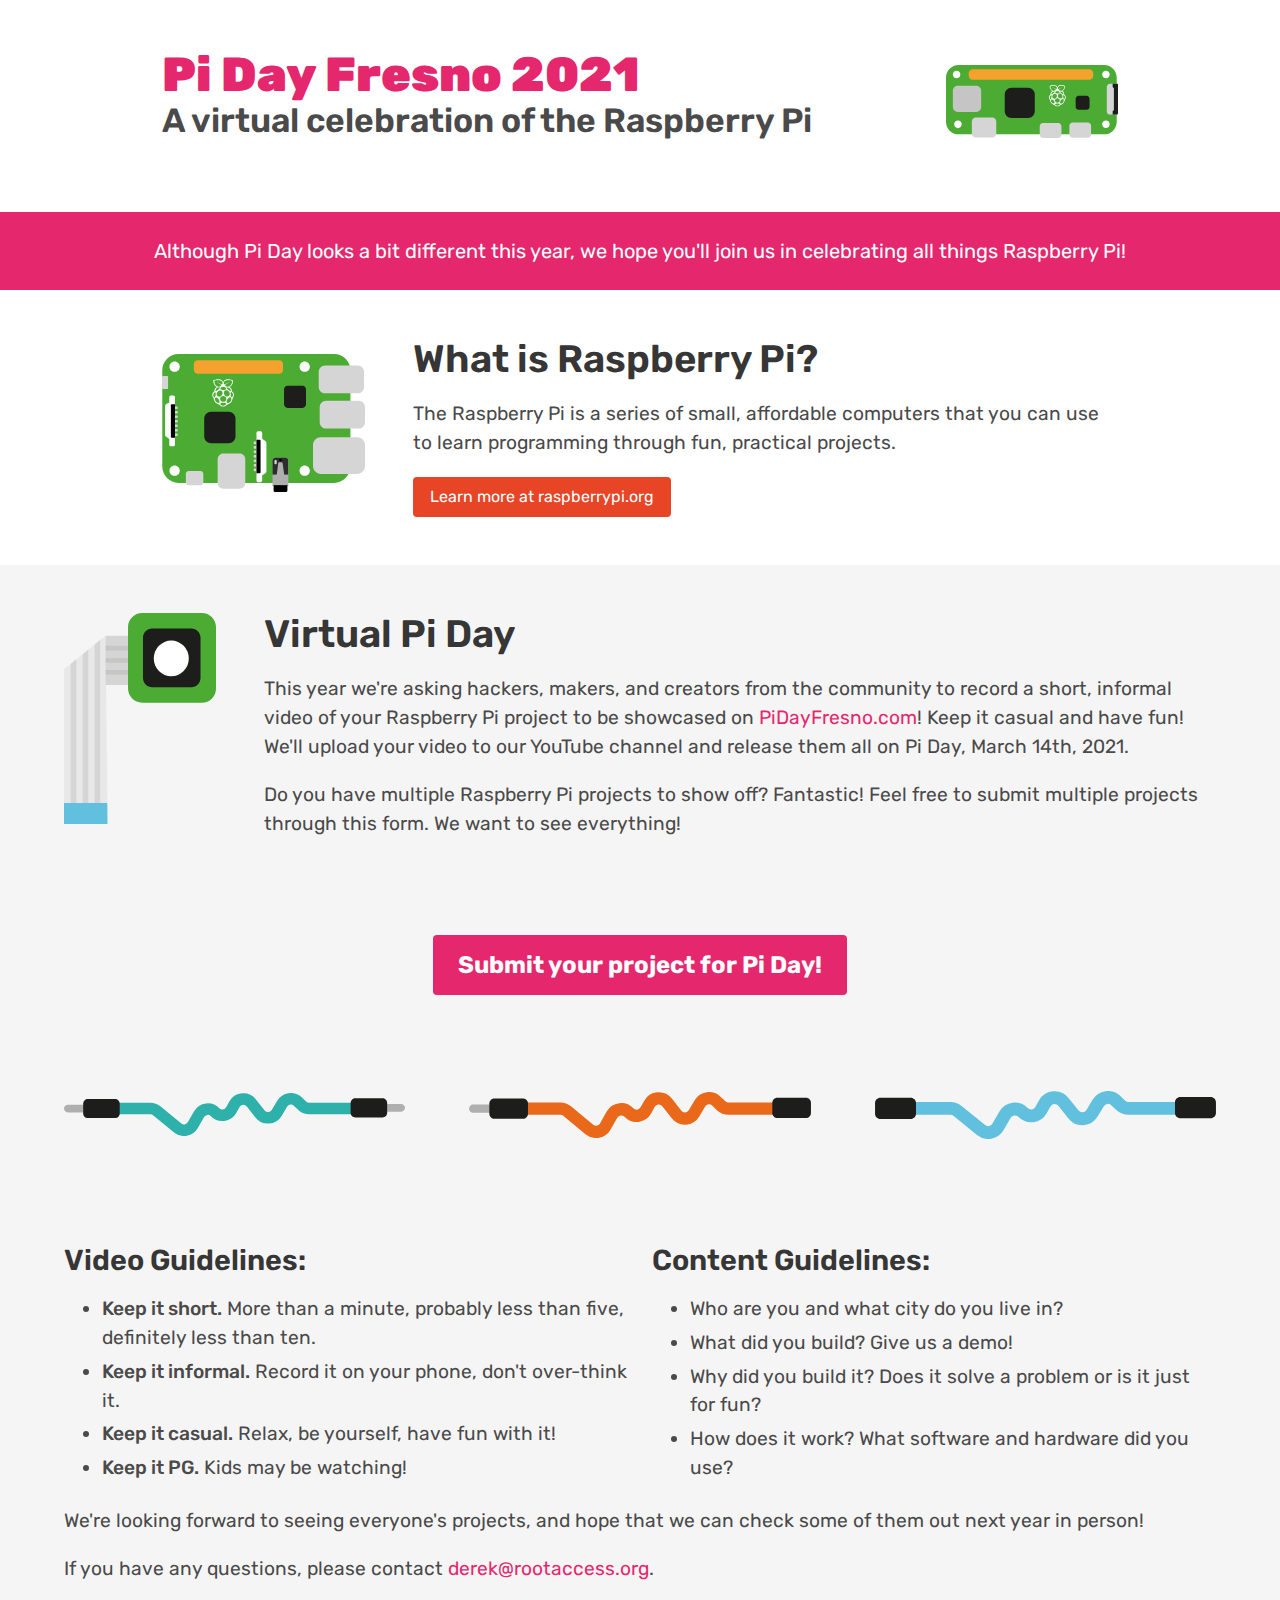
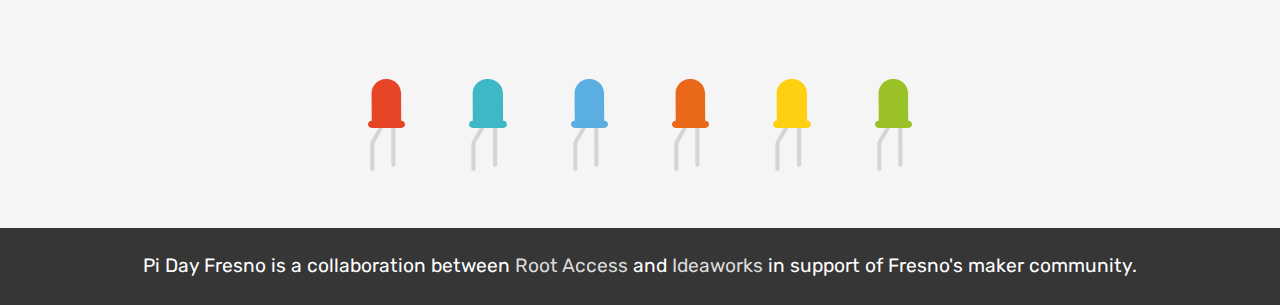
==== index.html @ f78bb935 "Update documentation" ====
<!DOCTYPE html>
<html>
<head>
    <meta charset="utf-8" />
    <meta name="viewport" content="width=device-width, initial-scale=1" />
    <title>PiDay Fresno 2021 – A virtual celebration of the Raspberry Pi</title>
    <link rel="stylesheet" href="/static/css/style.css" />
    <link rel="preconnect" href="https://fonts.gstatic.com" />
    <!-- <link rel="stylesheet" href="https://fonts.googleapis.com/css2?family=Quicksand:wght@700&display=swap" /> -->
     <link href="https://fonts.googleapis.com/css2?family=Rubik:ital,wght@0,400;0,600;0,700;0,900;1,400;1,600;1,700;1,900" rel="stylesheet">
</head>
<body>
    <section class="section header">
        <div class="container">
            <div class="columns is-mobile is-multiline is-centered is-vcentered">
                <div class="column is-12-mobile is-8-tablet content">
                    <h1>Pi Day Fresno 2021</h1>
                    <h2>A virtual celebration of the Raspberry Pi</h2>
                </div>
                <div class="column is-4-mobile is-2-tablet">
                    <img src="/static/img/jam/Raspberry-Jam-Graphics_Raspberry Pi Zero.svg" alt="" class="is-responsive" />
                    <!-- <img src="/static/img/pidayfresno-flag.png" alt="PiDay Fresno" class="is-responsive" /> -->
                </div>
            </div>
        </div>
    </section>

    
<section class="welcome hero is-small is-danger">
    <div class="container">
        <div class="hero-body">
            <p>Although Pi Day looks a bit different this year, we hope you'll join us in celebrating all things Raspberry Pi!</p>
        </div>
    </div>
</section>

<section class="section what-is">
    <div class="container">
        <div class="columns is-centered">
            <div class="column is-10-desktop is-8-desktop">
                <div class="columns is-mobile is-multiline is-centered is-vcentered is-variable is-6">
                    <div class="column is-4-mobile is-3-tablet">
                        <img src="/static/img/jam/Raspberry-Jam-Graphics_Raspberry Pi.svg" alt="" class="is-responsive" />
                    </div>
                    <div class="column is-12-mobile is-9-tablet">
                        <div class="content">
                            <h1>What is Raspberry Pi?</h1>
                            <p>The Raspberry Pi is a series of small, affordable computers that you can use to learn programming through fun, practical projects.</p>
                            <p><a href="https://raspberrypi.org/" target="_blank" class="button is-danger">Learn more at raspberrypi.org</a></p>
                        </div>
                    </div>
                </div>
            </div>
        </div>
    </div>
</section>

<section class="section">
    <div class="container">
        <div class="columns is-mobile is-multiline is-centered is-variable is-6">
            <div class="column is-3-mobile is-2-tablet">
                <img src="/static/img/jam/Raspberry-Jam-Graphics_Camera Module.svg" alt="" class="is-responsive" />
            </div>
            <div class="column is-12-mobile is-10-tablet">
                <div class="content">
                    <h1>Virtual Pi Day</h1>
                    <p>This year we're asking hackers, makers, and creators from the community to record a short, informal video of your Raspberry Pi project to be showcased on <a href="https://pidayfresno.com/">PiDayFresno.com</a>! Keep it casual and have fun! We'll upload your video to our YouTube channel and release them all on Pi Day, March 14th, 2021.</p>

                    <p>Do you have multiple Raspberry Pi projects to show off? Fantastic! Feel free to submit multiple projects through this form. We want to see everything!</p>
                </div>
            </div>
        </div>
    </div>
</section>

<section class="section signup">
    <div class="container has-text-centered">
        <a href="https://forms.gle/oMBfNxQxKxP2fjiF9" class="button is-danger is-large signup">Submit your project for Pi Day!</a>
    </div>
</section>

<section class="section">
    <div class="container">
        <div class="columns is-mobile is-centered is-vcentered is-variable is-8">
            <div class="column is-4">
                <img src="/static/img/jam/Raspberry-Jam-Graphics_Jumper Lead FF 3.svg" alt="" class="is-responsive" />
            </div>
            <div class="column is-4">
                <img src="/static/img/jam/Raspberry-Jam-Graphics_Jumper Lead FM.svg" alt="" class="is-responsive" />
            </div>
            <div class="column is-4">
                <img src="/static/img/jam/Raspberry-Jam-Graphics_Jumper Lead MM 1.svg" alt="" class="is-responsive" />
            </div>
        </div>
    </div>
</section>

<section class="section">
    <div class="container">
        <div class="columns">
            <div class="column is-6">
                <div class="content">
                    <h3>Video Guidelines:</h3>
                    <ul>
                        <li><span class="semi">Keep it short.</span> More than a minute, probably less than five, definitely less than ten.</li>
                        <li><span class="semi">Keep it informal.</span> Record it on your phone, don't over-think it.</li>
                        <li><span class="semi">Keep it casual.</span> Relax, be yourself, have fun with it!</li>
                        <li><span class="semi">Keep it PG.</span> Kids may be watching!</li>
                    </ul>
                </div>
            </div>
            <div class="column is-6">
                <div class="content">
                    <h3>Content Guidelines:</h3>
                    <ul>
                        <li>Who are you and what city do you live in?</li>
                        <li>What did you build? Give us a demo!</li>
                        <li>Why did you build it? Does it solve a problem or is it just for fun?</li>
                        <li>How does it work? What software and hardware did you use?</li>
                    </ul>
                </div>
            </div>
        </div>

        <div class="content">
            <p>We're looking forward to seeing everyone's projects, and hope that we can check some of them out next year in person!</p>

            <p>If you have any questions, please contact <a href="mailto:derek@rootaccess.org?subject=PiDay">derek@rootaccess.org</a>.</p>
        </div>
    </div>
</section>

<section class="section">
    <div class="container">
        <div class="columns is-mobile is-centered is-vcentered is-variable is-8">
            <div class="column is-1">
                <img src="/static/img/jam/Raspberry-Jam-Graphics_LED 1.svg" alt="" class="is-responsive" />
            </div>
            <div class="column is-1">
                <img src="/static/img/jam/Raspberry-Jam-Graphics_LED 2.svg" alt="" class="is-responsive" />
            </div>
            <div class="column is-1">
                <img src="/static/img/jam/Raspberry-Jam-Graphics_LED 3.svg" alt="" class="is-responsive" />
            </div>
            <div class="column is-1">
                <img src="/static/img/jam/Raspberry-Jam-Graphics_LED 4.svg" alt="" class="is-responsive" />
            </div>
            <div class="column is-1">
                <img src="/static/img/jam/Raspberry-Jam-Graphics_LED 5.svg" alt="" class="is-responsive" />
            </div>
            <div class="column is-1">
                <img src="/static/img/jam/Raspberry-Jam-Graphics_LED 6.svg" alt="" class="is-responsive" />
            </div>
        </div>
    </div>
</section>


    <section class="hero is-small is-dark collab">
        <div class="container">
            <div class="hero-body">
                <p>Pi Day Fresno is a collaboration between <a href="https://rootaccess.org/" target="_blank">Root Access</a> and <a href="https://www.fresnoideaworks.org/" target="_blank">Ideaworks</a> in support of Fresno's maker community.</p>
            </div>
        </div>
    </section>

    
</body>
</html>
---- static/css/style.css ----
/* Bulma Utilities */
.pagination-previous,
.pagination-next,
.pagination-link,
.pagination-ellipsis, .file-cta,
.file-name, .select select, .textarea, .input, .button {
  -moz-appearance: none;
  -webkit-appearance: none;
  align-items: center;
  border: 1px solid transparent;
  border-radius: 4px;
  box-shadow: none;
  display: inline-flex;
  font-size: 1rem;
  height: 2.5em;
  justify-content: flex-start;
  line-height: 1.5;
  padding-bottom: calc(0.5em - 1px);
  padding-left: calc(0.75em - 1px);
  padding-right: calc(0.75em - 1px);
  padding-top: calc(0.5em - 1px);
  position: relative;
  vertical-align: top; }
  .pagination-previous:focus,
  .pagination-next:focus,
  .pagination-link:focus,
  .pagination-ellipsis:focus, .file-cta:focus,
  .file-name:focus, .select select:focus, .textarea:focus, .input:focus, .button:focus, .is-focused.pagination-previous,
  .is-focused.pagination-next,
  .is-focused.pagination-link,
  .is-focused.pagination-ellipsis, .is-focused.file-cta,
  .is-focused.file-name, .select select.is-focused, .is-focused.textarea, .is-focused.input, .is-focused.button, .pagination-previous:active,
  .pagination-next:active,
  .pagination-link:active,
  .pagination-ellipsis:active, .file-cta:active,
  .file-name:active, .select select:active, .textarea:active, .input:active, .button:active, .is-active.pagination-previous,
  .is-active.pagination-next,
  .is-active.pagination-link,
  .is-active.pagination-ellipsis, .is-active.file-cta,
  .is-active.file-name, .select select.is-active, .is-active.textarea, .is-active.input, .is-active.button {
    outline: none; }
  .pagination-previous[disabled],
  .pagination-next[disabled],
  .pagination-link[disabled],
  .pagination-ellipsis[disabled], .file-cta[disabled],
  .file-name[disabled], .select select[disabled], .textarea[disabled], .input[disabled], .button[disabled], fieldset[disabled] .pagination-previous,
  fieldset[disabled] .pagination-next,
  fieldset[disabled] .pagination-link,
  fieldset[disabled] .pagination-ellipsis, fieldset[disabled] .file-cta,
  fieldset[disabled] .file-name, fieldset[disabled] .select select, .select fieldset[disabled] select, fieldset[disabled] .textarea, fieldset[disabled] .input, fieldset[disabled] .button {
    cursor: not-allowed; }

.is-unselectable, .tabs, .pagination-previous,
.pagination-next,
.pagination-link,
.pagination-ellipsis, .breadcrumb, .file, .button {
  -webkit-touch-callout: none;
  -webkit-user-select: none;
  -moz-user-select: none;
  -ms-user-select: none;
  user-select: none; }

.navbar-link:not(.is-arrowless)::after, .select:not(.is-multiple):not(.is-loading)::after {
  border: 3px solid transparent;
  border-radius: 2px;
  border-right: 0;
  border-top: 0;
  content: " ";
  display: block;
  height: 0.625em;
  margin-top: -0.4375em;
  pointer-events: none;
  position: absolute;
  top: 50%;
  transform: rotate(-45deg);
  transform-origin: center;
  width: 0.625em; }

.tabs:not(:last-child), .pagination:not(:last-child), .message:not(:last-child), .level:not(:last-child), .breadcrumb:not(:last-child), .highlight:not(:last-child), .block:not(:last-child), .title:not(:last-child),
.subtitle:not(:last-child), .table-container:not(:last-child), .table:not(:last-child), .progress:not(:last-child), .notification:not(:last-child), .content:not(:last-child), .box:not(:last-child) {
  margin-bottom: 1.5rem; }

.modal-close, .delete {
  -webkit-touch-callout: none;
  -webkit-user-select: none;
  -moz-user-select: none;
  -ms-user-select: none;
  user-select: none;
  -moz-appearance: none;
  -webkit-appearance: none;
  background-color: rgba(10, 10, 10, 0.2);
  border: none;
  border-radius: 290486px;
  cursor: pointer;
  pointer-events: auto;
  display: inline-block;
  flex-grow: 0;
  flex-shrink: 0;
  font-size: 0;
  height: 20px;
  max-height: 20px;
  max-width: 20px;
  min-height: 20px;
  min-width: 20px;
  outline: none;
  position: relative;
  vertical-align: top;
  width: 20px; }
  .modal-close::before, .delete::before, .modal-close::after, .delete::after {
    background-color: white;
    content: "";
    display: block;
    left: 50%;
    position: absolute;
    top: 50%;
    transform: translateX(-50%) translateY(-50%) rotate(45deg);
    transform-origin: center center; }
  .modal-close::before, .delete::before {
    height: 2px;
    width: 50%; }
  .modal-close::after, .delete::after {
    height: 50%;
    width: 2px; }
  .modal-close:hover, .delete:hover, .modal-close:focus, .delete:focus {
    background-color: rgba(10, 10, 10, 0.3); }
  .modal-close:active, .delete:active {
    background-color: rgba(10, 10, 10, 0.4); }
  .is-small.modal-close, .is-small.delete {
    height: 16px;
    max-height: 16px;
    max-width: 16px;
    min-height: 16px;
    min-width: 16px;
    width: 16px; }
  .is-medium.modal-close, .is-medium.delete {
    height: 24px;
    max-height: 24px;
    max-width: 24px;
    min-height: 24px;
    min-width: 24px;
    width: 24px; }
  .is-large.modal-close, .is-large.delete {
    height: 32px;
    max-height: 32px;
    max-width: 32px;
    min-height: 32px;
    min-width: 32px;
    width: 32px; }

.control.is-loading::after, .select.is-loading::after, .loader, .button.is-loading::after {
  animation: spinAround 500ms infinite linear;
  border: 2px solid #dbdbdb;
  border-radius: 290486px;
  border-right-color: transparent;
  border-top-color: transparent;
  content: "";
  display: block;
  height: 1em;
  position: relative;
  width: 1em; }

.hero-video, .is-overlay, .modal-background, .modal, .image.is-square img,
.image.is-square .has-ratio, .image.is-1by1 img,
.image.is-1by1 .has-ratio, .image.is-5by4 img,
.image.is-5by4 .has-ratio, .image.is-4by3 img,
.image.is-4by3 .has-ratio, .image.is-3by2 img,
.image.is-3by2 .has-ratio, .image.is-5by3 img,
.image.is-5by3 .has-ratio, .image.is-16by9 img,
.image.is-16by9 .has-ratio, .image.is-2by1 img,
.image.is-2by1 .has-ratio, .image.is-3by1 img,
.image.is-3by1 .has-ratio, .image.is-4by5 img,
.image.is-4by5 .has-ratio, .image.is-3by4 img,
.image.is-3by4 .has-ratio, .image.is-2by3 img,
.image.is-2by3 .has-ratio, .image.is-3by5 img,
.image.is-3by5 .has-ratio, .image.is-9by16 img,
.image.is-9by16 .has-ratio, .image.is-1by2 img,
.image.is-1by2 .has-ratio, .image.is-1by3 img,
.image.is-1by3 .has-ratio {
  bottom: 0;
  left: 0;
  position: absolute;
  right: 0;
  top: 0; }

.semi {
  font-weight: 500; }

h1, h2 {
  font-weight: bold; }

img.is-responsive {
  display: inline-block;
  width: 100%; }

p.lead {
  font-size: 1.5rem; }

section.header {
  background-color: #fff; }
  section.header h1 {
    color: #e5286d;
    font-size: 3rem;
    font-weight: 900;
    margin: 0; }
  section.header h2 {
    color: #4a4a4a;
    margin: 0 !important; }

section.welcome {
  background-color: #e5286d !important; }
  section.welcome p {
    font-size: 1.25rem;
    font-weight: 400; }

section.what-is {
  background-color: white; }

section.signup a {
  background-color: #e5286d !important;
  font-size: 3rem;
  font-weight: bold; }

section.collab a {
  color: #dbdbdb !important; }
  section.collab a:hover {
    color: #e5286d !important; }

/*! bulma.io v0.9.2 | MIT License | github.com/jgthms/bulma */
/* Bulma Utilities */
.pagination-previous,
.pagination-next,
.pagination-link,
.pagination-ellipsis, .file-cta,
.file-name, .select select, .textarea, .input, .button {
  -moz-appearance: none;
  -webkit-appearance: none;
  align-items: center;
  border: 1px solid transparent;
  border-radius: 4px;
  box-shadow: none;
  display: inline-flex;
  font-size: 1rem;
  height: 2.5em;
  justify-content: flex-start;
  line-height: 1.5;
  padding-bottom: calc(0.5em - 1px);
  padding-left: calc(0.75em - 1px);
  padding-right: calc(0.75em - 1px);
  padding-top: calc(0.5em - 1px);
  position: relative;
  vertical-align: top; }
  .pagination-previous:focus,
  .pagination-next:focus,
  .pagination-link:focus,
  .pagination-ellipsis:focus, .file-cta:focus,
  .file-name:focus, .select select:focus, .textarea:focus, .input:focus, .button:focus, .is-focused.pagination-previous,
  .is-focused.pagination-next,
  .is-focused.pagination-link,
  .is-focused.pagination-ellipsis, .is-focused.file-cta,
  .is-focused.file-name, .select select.is-focused, .is-focused.textarea, .is-focused.input, .is-focused.button, .pagination-previous:active,
  .pagination-next:active,
  .pagination-link:active,
  .pagination-ellipsis:active, .file-cta:active,
  .file-name:active, .select select:active, .textarea:active, .input:active, .button:active, .is-active.pagination-previous,
  .is-active.pagination-next,
  .is-active.pagination-link,
  .is-active.pagination-ellipsis, .is-active.file-cta,
  .is-active.file-name, .select select.is-active, .is-active.textarea, .is-active.input, .is-active.button {
    outline: none; }
  .pagination-previous[disabled],
  .pagination-next[disabled],
  .pagination-link[disabled],
  .pagination-ellipsis[disabled], .file-cta[disabled],
  .file-name[disabled], .select select[disabled], .textarea[disabled], .input[disabled], .button[disabled], fieldset[disabled] .pagination-previous,
  fieldset[disabled] .pagination-next,
  fieldset[disabled] .pagination-link,
  fieldset[disabled] .pagination-ellipsis, fieldset[disabled] .file-cta,
  fieldset[disabled] .file-name, fieldset[disabled] .select select, .select fieldset[disabled] select, fieldset[disabled] .textarea, fieldset[disabled] .input, fieldset[disabled] .button {
    cursor: not-allowed; }

.is-unselectable, .tabs, .pagination-previous,
.pagination-next,
.pagination-link,
.pagination-ellipsis, .breadcrumb, .file, .button {
  -webkit-touch-callout: none;
  -webkit-user-select: none;
  -moz-user-select: none;
  -ms-user-select: none;
  user-select: none; }

.navbar-link:not(.is-arrowless)::after, .select:not(.is-multiple):not(.is-loading)::after {
  border: 3px solid transparent;
  border-radius: 2px;
  border-right: 0;
  border-top: 0;
  content: " ";
  display: block;
  height: 0.625em;
  margin-top: -0.4375em;
  pointer-events: none;
  position: absolute;
  top: 50%;
  transform: rotate(-45deg);
  transform-origin: center;
  width: 0.625em; }

.tabs:not(:last-child), .pagination:not(:last-child), .message:not(:last-child), .level:not(:last-child), .breadcrumb:not(:last-child), .highlight:not(:last-child), .block:not(:last-child), .title:not(:last-child),
.subtitle:not(:last-child), .table-container:not(:last-child), .table:not(:last-child), .progress:not(:last-child), .notification:not(:last-child), .content:not(:last-child), .box:not(:last-child) {
  margin-bottom: 1.5rem; }

.modal-close, .delete {
  -webkit-touch-callout: none;
  -webkit-user-select: none;
  -moz-user-select: none;
  -ms-user-select: none;
  user-select: none;
  -moz-appearance: none;
  -webkit-appearance: none;
  background-color: rgba(10, 10, 10, 0.2);
  border: none;
  border-radius: 290486px;
  cursor: pointer;
  pointer-events: auto;
  display: inline-block;
  flex-grow: 0;
  flex-shrink: 0;
  font-size: 0;
  height: 20px;
  max-height: 20px;
  max-width: 20px;
  min-height: 20px;
  min-width: 20px;
  outline: none;
  position: relative;
  vertical-align: top;
  width: 20px; }
  .modal-close::before, .delete::before, .modal-close::after, .delete::after {
    background-color: white;
    content: "";
    display: block;
    left: 50%;
    position: absolute;
    top: 50%;
    transform: translateX(-50%) translateY(-50%) rotate(45deg);
    transform-origin: center center; }
  .modal-close::before, .delete::before {
    height: 2px;
    width: 50%; }
  .modal-close::after, .delete::after {
    height: 50%;
    width: 2px; }
  .modal-close:hover, .delete:hover, .modal-close:focus, .delete:focus {
    background-color: rgba(10, 10, 10, 0.3); }
  .modal-close:active, .delete:active {
    background-color: rgba(10, 10, 10, 0.4); }
  .is-small.modal-close, .is-small.delete {
    height: 16px;
    max-height: 16px;
    max-width: 16px;
    min-height: 16px;
    min-width: 16px;
    width: 16px; }
  .is-medium.modal-close, .is-medium.delete {
    height: 24px;
    max-height: 24px;
    max-width: 24px;
    min-height: 24px;
    min-width: 24px;
    width: 24px; }
  .is-large.modal-close, .is-large.delete {
    height: 32px;
    max-height: 32px;
    max-width: 32px;
    min-height: 32px;
    min-width: 32px;
    width: 32px; }

.control.is-loading::after, .select.is-loading::after, .loader, .button.is-loading::after {
  animation: spinAround 500ms infinite linear;
  border: 2px solid #dbdbdb;
  border-radius: 290486px;
  border-right-color: transparent;
  border-top-color: transparent;
  content: "";
  display: block;
  height: 1em;
  position: relative;
  width: 1em; }

.hero-video, .is-overlay, .modal-background, .modal, .image.is-square img,
.image.is-square .has-ratio, .image.is-1by1 img,
.image.is-1by1 .has-ratio, .image.is-5by4 img,
.image.is-5by4 .has-ratio, .image.is-4by3 img,
.image.is-4by3 .has-ratio, .image.is-3by2 img,
.image.is-3by2 .has-ratio, .image.is-5by3 img,
.image.is-5by3 .has-ratio, .image.is-16by9 img,
.image.is-16by9 .has-ratio, .image.is-2by1 img,
.image.is-2by1 .has-ratio, .image.is-3by1 img,
.image.is-3by1 .has-ratio, .image.is-4by5 img,
.image.is-4by5 .has-ratio, .image.is-3by4 img,
.image.is-3by4 .has-ratio, .image.is-2by3 img,
.image.is-2by3 .has-ratio, .image.is-3by5 img,
.image.is-3by5 .has-ratio, .image.is-9by16 img,
.image.is-9by16 .has-ratio, .image.is-1by2 img,
.image.is-1by2 .has-ratio, .image.is-1by3 img,
.image.is-1by3 .has-ratio {
  bottom: 0;
  left: 0;
  position: absolute;
  right: 0;
  top: 0; }

/* Bulma Base */
/*! minireset.css v0.0.6 | MIT License | github.com/jgthms/minireset.css */
html,
body,
p,
ol,
ul,
li,
dl,
dt,
dd,
blockquote,
figure,
fieldset,
legend,
textarea,
pre,
iframe,
hr,
h1,
h2,
h3,
h4,
h5,
h6 {
  margin: 0;
  padding: 0; }

h1,
h2,
h3,
h4,
h5,
h6 {
  font-size: 100%;
  font-weight: normal; }

ul {
  list-style: none; }

button,
input,
select,
textarea {
  margin: 0; }

html {
  box-sizing: border-box; }

*, *::before, *::after {
  box-sizing: inherit; }

img,
video {
  height: auto;
  max-width: 100%; }

iframe {
  border: 0; }

table {
  border-collapse: collapse;
  border-spacing: 0; }

td,
th {
  padding: 0; }
  td:not([align]),
  th:not([align]) {
    text-align: inherit; }

html {
  background-color: whitesmoke;
  font-size: 16px;
  -moz-osx-font-smoothing: grayscale;
  -webkit-font-smoothing: antialiased;
  min-width: 300px;
  overflow-x: hidden;
  overflow-y: scroll;
  text-rendering: optimizeLegibility;
  text-size-adjust: 100%; }

article,
aside,
figure,
footer,
header,
hgroup,
section {
  display: block; }

body,
button,
input,
optgroup,
select,
textarea {
  font-family: "Rubik", sans-serif; }

code,
pre {
  -moz-osx-font-smoothing: auto;
  -webkit-font-smoothing: auto;
  font-family: monospace; }

body {
  color: #4a4a4a;
  font-size: 1.2em;
  font-weight: 400;
  line-height: 1.5; }

a {
  color: #e5286d;
  cursor: pointer;
  text-decoration: none; }
  a strong {
    color: currentColor; }
  a:hover {
    color: #363636; }

code {
  background-color: whitesmoke;
  color: #af2b13;
  font-size: 0.875em;
  font-weight: normal;
  padding: 0.25em 0.5em 0.25em; }

hr {
  background-color: whitesmoke;
  border: none;
  display: block;
  height: 2px;
  margin: 1.5rem 0; }

img {
  height: auto;
  max-width: 100%; }

input[type="checkbox"],
input[type="radio"] {
  vertical-align: baseline; }

small {
  font-size: 0.875em; }

span {
  font-style: inherit;
  font-weight: inherit; }

strong {
  color: #363636;
  font-weight: 700; }

fieldset {
  border: none; }

pre {
  -webkit-overflow-scrolling: touch;
  background-color: whitesmoke;
  color: #4a4a4a;
  font-size: 0.875em;
  overflow-x: auto;
  padding: 1.25rem 1.5rem;
  white-space: pre;
  word-wrap: normal; }
  pre code {
    background-color: transparent;
    color: currentColor;
    font-size: 1em;
    padding: 0; }

table td,
table th {
  vertical-align: top; }
  table td:not([align]),
  table th:not([align]) {
    text-align: inherit; }

table th {
  color: #363636; }

@keyframes spinAround {
  from {
    transform: rotate(0deg); }
  to {
    transform: rotate(359deg); } }

/* Bulma Elements */
.box {
  background-color: white;
  border-radius: 6px;
  box-shadow: 0 0.5em 1em -0.125em rgba(10, 10, 10, 0.1), 0 0px 0 1px rgba(10, 10, 10, 0.02);
  color: #4a4a4a;
  display: block;
  padding: 1.25rem; }

a.box:hover, a.box:focus {
  box-shadow: 0 0.5em 1em -0.125em rgba(10, 10, 10, 0.1), 0 0 0 1px #e5286d; }

a.box:active {
  box-shadow: inset 0 1px 2px rgba(10, 10, 10, 0.2), 0 0 0 1px #e5286d; }

.button {
  background-color: white;
  border-color: #dbdbdb;
  border-width: 1px;
  color: #363636;
  cursor: pointer;
  justify-content: center;
  padding-bottom: calc(0.5em - 1px);
  padding-left: 1em;
  padding-right: 1em;
  padding-top: calc(0.5em - 1px);
  text-align: center;
  white-space: nowrap; }
  .button strong {
    color: inherit; }
  .button .icon, .button .icon.is-small, .button .icon.is-medium, .button .icon.is-large {
    height: 1.5em;
    width: 1.5em; }
  .button .icon:first-child:not(:last-child) {
    margin-left: calc(-0.5em - 1px);
    margin-right: 0.25em; }
  .button .icon:last-child:not(:first-child) {
    margin-left: 0.25em;
    margin-right: calc(-0.5em - 1px); }
  .button .icon:first-child:last-child {
    margin-left: calc(-0.5em - 1px);
    margin-right: calc(-0.5em - 1px); }
  .button:hover, .button.is-hovered {
    border-color: #b5b5b5;
    color: #363636; }
  .button:focus, .button.is-focused {
    border-color: #a7d8f1;
    color: #363636; }
    .button:focus:not(:active), .button.is-focused:not(:active) {
      box-shadow: 0 0 0 0.125em rgba(229, 40, 109, 0.25); }
  .button:active, .button.is-active {
    border-color: #4a4a4a;
    color: #363636; }
  .button.is-text {
    background-color: transparent;
    border-color: transparent;
    color: #4a4a4a;
    text-decoration: underline; }
    .button.is-text:hover, .button.is-text.is-hovered, .button.is-text:focus, .button.is-text.is-focused {
      background-color: whitesmoke;
      color: #363636; }
    .button.is-text:active, .button.is-text.is-active {
      background-color: #e8e8e8;
      color: #363636; }
    .button.is-text[disabled], fieldset[disabled] .button.is-text {
      background-color: transparent;
      border-color: transparent;
      box-shadow: none; }
  .button.is-ghost {
    background: none;
    border-color: transparent;
    color: #e5286d;
    text-decoration: none; }
    .button.is-ghost:hover, .button.is-ghost.is-hovered {
      color: #e5286d;
      text-decoration: underline; }
  .button.is-white {
    background-color: white;
    border-color: transparent;
    color: #0a0a0a; }
    .button.is-white:hover, .button.is-white.is-hovered {
      background-color: #f9f9f9;
      border-color: transparent;
      color: #0a0a0a; }
    .button.is-white:focus, .button.is-white.is-focused {
      border-color: transparent;
      color: #0a0a0a; }
      .button.is-white:focus:not(:active), .button.is-white.is-focused:not(:active) {
        box-shadow: 0 0 0 0.125em rgba(255, 255, 255, 0.25); }
    .button.is-white:active, .button.is-white.is-active {
      background-color: #f2f2f2;
      border-color: transparent;
      color: #0a0a0a; }
    .button.is-white[disabled], fieldset[disabled] .button.is-white {
      background-color: white;
      border-color: transparent;
      box-shadow: none; }
    .button.is-white.is-inverted {
      background-color: #0a0a0a;
      color: white; }
      .button.is-white.is-inverted:hover, .button.is-white.is-inverted.is-hovered {
        background-color: black; }
      .button.is-white.is-inverted[disabled], fieldset[disabled] .button.is-white.is-inverted {
        background-color: #0a0a0a;
        border-color: transparent;
        box-shadow: none;
        color: white; }
    .button.is-white.is-loading::after {
      border-color: transparent transparent #0a0a0a #0a0a0a !important; }
    .button.is-white.is-outlined {
      background-color: transparent;
      border-color: white;
      color: white; }
      .button.is-white.is-outlined:hover, .button.is-white.is-outlined.is-hovered, .button.is-white.is-outlined:focus, .button.is-white.is-outlined.is-focused {
        background-color: white;
        border-color: white;
        color: #0a0a0a; }
      .button.is-white.is-outlined.is-loading::after {
        border-color: transparent transparent white white !important; }
      .button.is-white.is-outlined.is-loading:hover::after, .button.is-white.is-outlined.is-loading.is-hovered::after, .button.is-white.is-outlined.is-loading:focus::after, .button.is-white.is-outlined.is-loading.is-focused::after {
        border-color: transparent transparent #0a0a0a #0a0a0a !important; }
      .button.is-white.is-outlined[disabled], fieldset[disabled] .button.is-white.is-outlined {
        background-color: transparent;
        border-color: white;
        box-shadow: none;
        color: white; }
    .button.is-white.is-inverted.is-outlined {
      background-color: transparent;
      border-color: #0a0a0a;
      color: #0a0a0a; }
      .button.is-white.is-inverted.is-outlined:hover, .button.is-white.is-inverted.is-outlined.is-hovered, .button.is-white.is-inverted.is-outlined:focus, .button.is-white.is-inverted.is-outlined.is-focused {
        background-color: #0a0a0a;
        color: white; }
      .button.is-white.is-inverted.is-outlined.is-loading:hover::after, .button.is-white.is-inverted.is-outlined.is-loading.is-hovered::after, .button.is-white.is-inverted.is-outlined.is-loading:focus::after, .button.is-white.is-inverted.is-outlined.is-loading.is-focused::after {
        border-color: transparent transparent white white !important; }
      .button.is-white.is-inverted.is-outlined[disabled], fieldset[disabled] .button.is-white.is-inverted.is-outlined {
        background-color: transparent;
        border-color: #0a0a0a;
        box-shadow: none;
        color: #0a0a0a; }
  .button.is-black {
    background-color: #0a0a0a;
    border-color: transparent;
    color: white; }
    .button.is-black:hover, .button.is-black.is-hovered {
      background-color: #040404;
      border-color: transparent;
      color: white; }
    .button.is-black:focus, .button.is-black.is-focused {
      border-color: transparent;
      color: white; }
      .button.is-black:focus:not(:active), .button.is-black.is-focused:not(:active) {
        box-shadow: 0 0 0 0.125em rgba(10, 10, 10, 0.25); }
    .button.is-black:active, .button.is-black.is-active {
      background-color: black;
      border-color: transparent;
      color: white; }
    .button.is-black[disabled], fieldset[disabled] .button.is-black {
      background-color: #0a0a0a;
      border-color: transparent;
      box-shadow: none; }
    .button.is-black.is-inverted {
      background-color: white;
      color: #0a0a0a; }
      .button.is-black.is-inverted:hover, .button.is-black.is-inverted.is-hovered {
        background-color: #f2f2f2; }
      .button.is-black.is-inverted[disabled], fieldset[disabled] .button.is-black.is-inverted {
        background-color: white;
        border-color: transparent;
        box-shadow: none;
        color: #0a0a0a; }
    .button.is-black.is-loading::after {
      border-color: transparent transparent white white !important; }
    .button.is-black.is-outlined {
      background-color: transparent;
      border-color: #0a0a0a;
      color: #0a0a0a; }
      .button.is-black.is-outlined:hover, .button.is-black.is-outlined.is-hovered, .button.is-black.is-outlined:focus, .button.is-black.is-outlined.is-focused {
        background-color: #0a0a0a;
        border-color: #0a0a0a;
        color: white; }
      .button.is-black.is-outlined.is-loading::after {
        border-color: transparent transparent #0a0a0a #0a0a0a !important; }
      .button.is-black.is-outlined.is-loading:hover::after, .button.is-black.is-outlined.is-loading.is-hovered::after, .button.is-black.is-outlined.is-loading:focus::after, .button.is-black.is-outlined.is-loading.is-focused::after {
        border-color: transparent transparent white white !important; }
      .button.is-black.is-outlined[disabled], fieldset[disabled] .button.is-black.is-outlined {
        background-color: transparent;
        border-color: #0a0a0a;
        box-shadow: none;
        color: #0a0a0a; }
    .button.is-black.is-inverted.is-outlined {
      background-color: transparent;
      border-color: white;
      color: white; }
      .button.is-black.is-inverted.is-outlined:hover, .button.is-black.is-inverted.is-outlined.is-hovered, .button.is-black.is-inverted.is-outlined:focus, .button.is-black.is-inverted.is-outlined.is-focused {
        background-color: white;
        color: #0a0a0a; }
      .button.is-black.is-inverted.is-outlined.is-loading:hover::after, .button.is-black.is-inverted.is-outlined.is-loading.is-hovered::after, .button.is-black.is-inverted.is-outlined.is-loading:focus::after, .button.is-black.is-inverted.is-outlined.is-loading.is-focused::after {
        border-color: transparent transparent #0a0a0a #0a0a0a !important; }
      .button.is-black.is-inverted.is-outlined[disabled], fieldset[disabled] .button.is-black.is-inverted.is-outlined {
        background-color: transparent;
        border-color: white;
        box-shadow: none;
        color: white; }
  .button.is-light {
    background-color: whitesmoke;
    border-color: transparent;
    color: rgba(0, 0, 0, 0.7); }
    .button.is-light:hover, .button.is-light.is-hovered {
      background-color: #eeeeee;
      border-color: transparent;
      color: rgba(0, 0, 0, 0.7); }
    .button.is-light:focus, .button.is-light.is-focused {
      border-color: transparent;
      color: rgba(0, 0, 0, 0.7); }
      .button.is-light:focus:not(:active), .button.is-light.is-focused:not(:active) {
        box-shadow: 0 0 0 0.125em rgba(245, 245, 245, 0.25); }
    .button.is-light:active, .button.is-light.is-active {
      background-color: #e8e8e8;
      border-color: transparent;
      color: rgba(0, 0, 0, 0.7); }
    .button.is-light[disabled], fieldset[disabled] .button.is-light {
      background-color: whitesmoke;
      border-color: transparent;
      box-shadow: none; }
    .button.is-light.is-inverted {
      background-color: rgba(0, 0, 0, 0.7);
      color: whitesmoke; }
      .button.is-light.is-inverted:hover, .button.is-light.is-inverted.is-hovered {
        background-color: rgba(0, 0, 0, 0.7); }
      .button.is-light.is-inverted[disabled], fieldset[disabled] .button.is-light.is-inverted {
        background-color: rgba(0, 0, 0, 0.7);
        border-color: transparent;
        box-shadow: none;
        color: whitesmoke; }
    .button.is-light.is-loading::after {
      border-color: transparent transparent rgba(0, 0, 0, 0.7) rgba(0, 0, 0, 0.7) !important; }
    .button.is-light.is-outlined {
      background-color: transparent;
      border-color: whitesmoke;
      color: whitesmoke; }
      .button.is-light.is-outlined:hover, .button.is-light.is-outlined.is-hovered, .button.is-light.is-outlined:focus, .button.is-light.is-outlined.is-focused {
        background-color: whitesmoke;
        border-color: whitesmoke;
        color: rgba(0, 0, 0, 0.7); }
      .button.is-light.is-outlined.is-loading::after {
        border-color: transparent transparent whitesmoke whitesmoke !important; }
      .button.is-light.is-outlined.is-loading:hover::after, .button.is-light.is-outlined.is-loading.is-hovered::after, .button.is-light.is-outlined.is-loading:focus::after, .button.is-light.is-outlined.is-loading.is-focused::after {
        border-color: transparent transparent rgba(0, 0, 0, 0.7) rgba(0, 0, 0, 0.7) !important; }
      .button.is-light.is-outlined[disabled], fieldset[disabled] .button.is-light.is-outlined {
        background-color: transparent;
        border-color: whitesmoke;
        box-shadow: none;
        color: whitesmoke; }
    .button.is-light.is-inverted.is-outlined {
      background-color: transparent;
      border-color: rgba(0, 0, 0, 0.7);
      color: rgba(0, 0, 0, 0.7); }
      .button.is-light.is-inverted.is-outlined:hover, .button.is-light.is-inverted.is-outlined.is-hovered, .button.is-light.is-inverted.is-outlined:focus, .button.is-light.is-inverted.is-outlined.is-focused {
        background-color: rgba(0, 0, 0, 0.7);
        color: whitesmoke; }
      .button.is-light.is-inverted.is-outlined.is-loading:hover::after, .button.is-light.is-inverted.is-outlined.is-loading.is-hovered::after, .button.is-light.is-inverted.is-outlined.is-loading:focus::after, .button.is-light.is-inverted.is-outlined.is-loading.is-focused::after {
        border-color: transparent transparent whitesmoke whitesmoke !important; }
      .button.is-light.is-inverted.is-outlined[disabled], fieldset[disabled] .button.is-light.is-inverted.is-outlined {
        background-color: transparent;
        border-color: rgba(0, 0, 0, 0.7);
        box-shadow: none;
        color: rgba(0, 0, 0, 0.7); }
  .button.is-dark {
    background-color: #363636;
    border-color: transparent;
    color: #fff; }
    .button.is-dark:hover, .button.is-dark.is-hovered {
      background-color: #2f2f2f;
      border-color: transparent;
      color: #fff; }
    .button.is-dark:focus, .button.is-dark.is-focused {
      border-color: transparent;
      color: #fff; }
      .button.is-dark:focus:not(:active), .button.is-dark.is-focused:not(:active) {
        box-shadow: 0 0 0 0.125em rgba(54, 54, 54, 0.25); }
    .button.is-dark:active, .button.is-dark.is-active {
      background-color: #292929;
      border-color: transparent;
      color: #fff; }
    .button.is-dark[disabled], fieldset[disabled] .button.is-dark {
      background-color: #363636;
      border-color: transparent;
      box-shadow: none; }
    .button.is-dark.is-inverted {
      background-color: #fff;
      color: #363636; }
      .button.is-dark.is-inverted:hover, .button.is-dark.is-inverted.is-hovered {
        background-color: #f2f2f2; }
      .button.is-dark.is-inverted[disabled], fieldset[disabled] .button.is-dark.is-inverted {
        background-color: #fff;
        border-color: transparent;
        box-shadow: none;
        color: #363636; }
    .button.is-dark.is-loading::after {
      border-color: transparent transparent #fff #fff !important; }
    .button.is-dark.is-outlined {
      background-color: transparent;
      border-color: #363636;
      color: #363636; }
      .button.is-dark.is-outlined:hover, .button.is-dark.is-outlined.is-hovered, .button.is-dark.is-outlined:focus, .button.is-dark.is-outlined.is-focused {
        background-color: #363636;
        border-color: #363636;
        color: #fff; }
      .button.is-dark.is-outlined.is-loading::after {
        border-color: transparent transparent #363636 #363636 !important; }
      .button.is-dark.is-outlined.is-loading:hover::after, .button.is-dark.is-outlined.is-loading.is-hovered::after, .button.is-dark.is-outlined.is-loading:focus::after, .button.is-dark.is-outlined.is-loading.is-focused::after {
        border-color: transparent transparent #fff #fff !important; }
      .button.is-dark.is-outlined[disabled], fieldset[disabled] .button.is-dark.is-outlined {
        background-color: transparent;
        border-color: #363636;
        box-shadow: none;
        color: #363636; }
    .button.is-dark.is-inverted.is-outlined {
      background-color: transparent;
      border-color: #fff;
      color: #fff; }
      .button.is-dark.is-inverted.is-outlined:hover, .button.is-dark.is-inverted.is-outlined.is-hovered, .button.is-dark.is-inverted.is-outlined:focus, .button.is-dark.is-inverted.is-outlined.is-focused {
        background-color: #fff;
        color: #363636; }
      .button.is-dark.is-inverted.is-outlined.is-loading:hover::after, .button.is-dark.is-inverted.is-outlined.is-loading.is-hovered::after, .button.is-dark.is-inverted.is-outlined.is-loading:focus::after, .button.is-dark.is-inverted.is-outlined.is-loading.is-focused::after {
        border-color: transparent transparent #363636 #363636 !important; }
      .button.is-dark.is-inverted.is-outlined[disabled], fieldset[disabled] .button.is-dark.is-inverted.is-outlined {
        background-color: transparent;
        border-color: #fff;
        box-shadow: none;
        color: #fff; }
  .button.is-primary {
    background-color: #00d1b2;
    border-color: transparent;
    color: #fff; }
    .button.is-primary:hover, .button.is-primary.is-hovered {
      background-color: #00c4a7;
      border-color: transparent;
      color: #fff; }
    .button.is-primary:focus, .button.is-primary.is-focused {
      border-color: transparent;
      color: #fff; }
      .button.is-primary:focus:not(:active), .button.is-primary.is-focused:not(:active) {
        box-shadow: 0 0 0 0.125em rgba(0, 209, 178, 0.25); }
    .button.is-primary:active, .button.is-primary.is-active {
      background-color: #00b89c;
      border-color: transparent;
      color: #fff; }
    .button.is-primary[disabled], fieldset[disabled] .button.is-primary {
      background-color: #00d1b2;
      border-color: transparent;
      box-shadow: none; }
    .button.is-primary.is-inverted {
      background-color: #fff;
      color: #00d1b2; }
      .button.is-primary.is-inverted:hover, .button.is-primary.is-inverted.is-hovered {
        background-color: #f2f2f2; }
      .button.is-primary.is-inverted[disabled], fieldset[disabled] .button.is-primary.is-inverted {
        background-color: #fff;
        border-color: transparent;
        box-shadow: none;
        color: #00d1b2; }
    .button.is-primary.is-loading::after {
      border-color: transparent transparent #fff #fff !important; }
    .button.is-primary.is-outlined {
      background-color: transparent;
      border-color: #00d1b2;
      color: #00d1b2; }
      .button.is-primary.is-outlined:hover, .button.is-primary.is-outlined.is-hovered, .button.is-primary.is-outlined:focus, .button.is-primary.is-outlined.is-focused {
        background-color: #00d1b2;
        border-color: #00d1b2;
        color: #fff; }
      .button.is-primary.is-outlined.is-loading::after {
        border-color: transparent transparent #00d1b2 #00d1b2 !important; }
      .button.is-primary.is-outlined.is-loading:hover::after, .button.is-primary.is-outlined.is-loading.is-hovered::after, .button.is-primary.is-outlined.is-loading:focus::after, .button.is-primary.is-outlined.is-loading.is-focused::after {
        border-color: transparent transparent #fff #fff !important; }
      .button.is-primary.is-outlined[disabled], fieldset[disabled] .button.is-primary.is-outlined {
        background-color: transparent;
        border-color: #00d1b2;
        box-shadow: none;
        color: #00d1b2; }
    .button.is-primary.is-inverted.is-outlined {
      background-color: transparent;
      border-color: #fff;
      color: #fff; }
      .button.is-primary.is-inverted.is-outlined:hover, .button.is-primary.is-inverted.is-outlined.is-hovered, .button.is-primary.is-inverted.is-outlined:focus, .button.is-primary.is-inverted.is-outlined.is-focused {
        background-color: #fff;
        color: #00d1b2; }
      .button.is-primary.is-inverted.is-outlined.is-loading:hover::after, .button.is-primary.is-inverted.is-outlined.is-loading.is-hovered::after, .button.is-primary.is-inverted.is-outlined.is-loading:focus::after, .button.is-primary.is-inverted.is-outlined.is-loading.is-focused::after {
        border-color: transparent transparent #00d1b2 #00d1b2 !important; }
      .button.is-primary.is-inverted.is-outlined[disabled], fieldset[disabled] .button.is-primary.is-inverted.is-outlined {
        background-color: transparent;
        border-color: #fff;
        box-shadow: none;
        color: #fff; }
    .button.is-primary.is-light {
      background-color: #ebfffc;
      color: #00947e; }
      .button.is-primary.is-light:hover, .button.is-primary.is-light.is-hovered {
        background-color: #defffa;
        border-color: transparent;
        color: #00947e; }
      .button.is-primary.is-light:active, .button.is-primary.is-light.is-active {
        background-color: #d1fff8;
        border-color: transparent;
        color: #00947e; }
  .button.is-link {
    background-color: #a7d8f1;
    border-color: transparent;
    color: rgba(0, 0, 0, 0.7); }
    .button.is-link:hover, .button.is-link.is-hovered {
      background-color: #9cd3ef;
      border-color: transparent;
      color: rgba(0, 0, 0, 0.7); }
    .button.is-link:focus, .button.is-link.is-focused {
      border-color: transparent;
      color: rgba(0, 0, 0, 0.7); }
      .button.is-link:focus:not(:active), .button.is-link.is-focused:not(:active) {
        box-shadow: 0 0 0 0.125em rgba(167, 216, 241, 0.25); }
    .button.is-link:active, .button.is-link.is-active {
      background-color: #91ceee;
      border-color: transparent;
      color: rgba(0, 0, 0, 0.7); }
    .button.is-link[disabled], fieldset[disabled] .button.is-link {
      background-color: #a7d8f1;
      border-color: transparent;
      box-shadow: none; }
    .button.is-link.is-inverted {
      background-color: rgba(0, 0, 0, 0.7);
      color: #a7d8f1; }
      .button.is-link.is-inverted:hover, .button.is-link.is-inverted.is-hovered {
        background-color: rgba(0, 0, 0, 0.7); }
      .button.is-link.is-inverted[disabled], fieldset[disabled] .button.is-link.is-inverted {
        background-color: rgba(0, 0, 0, 0.7);
        border-color: transparent;
        box-shadow: none;
        color: #a7d8f1; }
    .button.is-link.is-loading::after {
      border-color: transparent transparent rgba(0, 0, 0, 0.7) rgba(0, 0, 0, 0.7) !important; }
    .button.is-link.is-outlined {
      background-color: transparent;
      border-color: #a7d8f1;
      color: #a7d8f1; }
      .button.is-link.is-outlined:hover, .button.is-link.is-outlined.is-hovered, .button.is-link.is-outlined:focus, .button.is-link.is-outlined.is-focused {
        background-color: #a7d8f1;
        border-color: #a7d8f1;
        color: rgba(0, 0, 0, 0.7); }
      .button.is-link.is-outlined.is-loading::after {
        border-color: transparent transparent #a7d8f1 #a7d8f1 !important; }
      .button.is-link.is-outlined.is-loading:hover::after, .button.is-link.is-outlined.is-loading.is-hovered::after, .button.is-link.is-outlined.is-loading:focus::after, .button.is-link.is-outlined.is-loading.is-focused::after {
        border-color: transparent transparent rgba(0, 0, 0, 0.7) rgba(0, 0, 0, 0.7) !important; }
      .button.is-link.is-outlined[disabled], fieldset[disabled] .button.is-link.is-outlined {
        background-color: transparent;
        border-color: #a7d8f1;
        box-shadow: none;
        color: #a7d8f1; }
    .button.is-link.is-inverted.is-outlined {
      background-color: transparent;
      border-color: rgba(0, 0, 0, 0.7);
      color: rgba(0, 0, 0, 0.7); }
      .button.is-link.is-inverted.is-outlined:hover, .button.is-link.is-inverted.is-outlined.is-hovered, .button.is-link.is-inverted.is-outlined:focus, .button.is-link.is-inverted.is-outlined.is-focused {
        background-color: rgba(0, 0, 0, 0.7);
        color: #a7d8f1; }
      .button.is-link.is-inverted.is-outlined.is-loading:hover::after, .button.is-link.is-inverted.is-outlined.is-loading.is-hovered::after, .button.is-link.is-inverted.is-outlined.is-loading:focus::after, .button.is-link.is-inverted.is-outlined.is-loading.is-focused::after {
        border-color: transparent transparent #a7d8f1 #a7d8f1 !important; }
      .button.is-link.is-inverted.is-outlined[disabled], fieldset[disabled] .button.is-link.is-inverted.is-outlined {
        background-color: transparent;
        border-color: rgba(0, 0, 0, 0.7);
        box-shadow: none;
        color: rgba(0, 0, 0, 0.7); }
    .button.is-link.is-light {
      background-color: #edf7fc;
      color: #145b80; }
      .button.is-link.is-light:hover, .button.is-link.is-light.is-hovered {
        background-color: #e2f2fa;
        border-color: transparent;
        color: #145b80; }
      .button.is-link.is-light:active, .button.is-link.is-light.is-active {
        background-color: #d7edf9;
        border-color: transparent;
        color: #145b80; }
  .button.is-info {
    background-color: #3298dc;
    border-color: transparent;
    color: #fff; }
    .button.is-info:hover, .button.is-info.is-hovered {
      background-color: #2793da;
      border-color: transparent;
      color: #fff; }
    .button.is-info:focus, .button.is-info.is-focused {
      border-color: transparent;
      color: #fff; }
      .button.is-info:focus:not(:active), .button.is-info.is-focused:not(:active) {
        box-shadow: 0 0 0 0.125em rgba(50, 152, 220, 0.25); }
    .button.is-info:active, .button.is-info.is-active {
      background-color: #238cd1;
      border-color: transparent;
      color: #fff; }
    .button.is-info[disabled], fieldset[disabled] .button.is-info {
      background-color: #3298dc;
      border-color: transparent;
      box-shadow: none; }
    .button.is-info.is-inverted {
      background-color: #fff;
      color: #3298dc; }
      .button.is-info.is-inverted:hover, .button.is-info.is-inverted.is-hovered {
        background-color: #f2f2f2; }
      .button.is-info.is-inverted[disabled], fieldset[disabled] .button.is-info.is-inverted {
        background-color: #fff;
        border-color: transparent;
        box-shadow: none;
        color: #3298dc; }
    .button.is-info.is-loading::after {
      border-color: transparent transparent #fff #fff !important; }
    .button.is-info.is-outlined {
      background-color: transparent;
      border-color: #3298dc;
      color: #3298dc; }
      .button.is-info.is-outlined:hover, .button.is-info.is-outlined.is-hovered, .button.is-info.is-outlined:focus, .button.is-info.is-outlined.is-focused {
        background-color: #3298dc;
        border-color: #3298dc;
        color: #fff; }
      .button.is-info.is-outlined.is-loading::after {
        border-color: transparent transparent #3298dc #3298dc !important; }
      .button.is-info.is-outlined.is-loading:hover::after, .button.is-info.is-outlined.is-loading.is-hovered::after, .button.is-info.is-outlined.is-loading:focus::after, .button.is-info.is-outlined.is-loading.is-focused::after {
        border-color: transparent transparent #fff #fff !important; }
      .button.is-info.is-outlined[disabled], fieldset[disabled] .button.is-info.is-outlined {
        background-color: transparent;
        border-color: #3298dc;
        box-shadow: none;
        color: #3298dc; }
    .button.is-info.is-inverted.is-outlined {
      background-color: transparent;
      border-color: #fff;
      color: #fff; }
      .button.is-info.is-inverted.is-outlined:hover, .button.is-info.is-inverted.is-outlined.is-hovered, .button.is-info.is-inverted.is-outlined:focus, .button.is-info.is-inverted.is-outlined.is-focused {
        background-color: #fff;
        color: #3298dc; }
      .button.is-info.is-inverted.is-outlined.is-loading:hover::after, .button.is-info.is-inverted.is-outlined.is-loading.is-hovered::after, .button.is-info.is-inverted.is-outlined.is-loading:focus::after, .button.is-info.is-inverted.is-outlined.is-loading.is-focused::after {
        border-color: transparent transparent #3298dc #3298dc !important; }
      .button.is-info.is-inverted.is-outlined[disabled], fieldset[disabled] .button.is-info.is-inverted.is-outlined {
        background-color: transparent;
        border-color: #fff;
        box-shadow: none;
        color: #fff; }
    .button.is-info.is-light {
      background-color: #eef6fc;
      color: #1d72aa; }
      .button.is-info.is-light:hover, .button.is-info.is-light.is-hovered {
        background-color: #e3f1fa;
        border-color: transparent;
        color: #1d72aa; }
      .button.is-info.is-light:active, .button.is-info.is-light.is-active {
        background-color: #d8ebf8;
        border-color: transparent;
        color: #1d72aa; }
  .button.is-success {
    background-color: #a3c41c;
    border-color: transparent;
    color: #fff; }
    .button.is-success:hover, .button.is-success.is-hovered {
      background-color: #9ab91a;
      border-color: transparent;
      color: #fff; }
    .button.is-success:focus, .button.is-success.is-focused {
      border-color: transparent;
      color: #fff; }
      .button.is-success:focus:not(:active), .button.is-success.is-focused:not(:active) {
        box-shadow: 0 0 0 0.125em rgba(163, 196, 28, 0.25); }
    .button.is-success:active, .button.is-success.is-active {
      background-color: #90ae19;
      border-color: transparent;
      color: #fff; }
    .button.is-success[disabled], fieldset[disabled] .button.is-success {
      background-color: #a3c41c;
      border-color: transparent;
      box-shadow: none; }
    .button.is-success.is-inverted {
      background-color: #fff;
      color: #a3c41c; }
      .button.is-success.is-inverted:hover, .button.is-success.is-inverted.is-hovered {
        background-color: #f2f2f2; }
      .button.is-success.is-inverted[disabled], fieldset[disabled] .button.is-success.is-inverted {
        background-color: #fff;
        border-color: transparent;
        box-shadow: none;
        color: #a3c41c; }
    .button.is-success.is-loading::after {
      border-color: transparent transparent #fff #fff !important; }
    .button.is-success.is-outlined {
      background-color: transparent;
      border-color: #a3c41c;
      color: #a3c41c; }
      .button.is-success.is-outlined:hover, .button.is-success.is-outlined.is-hovered, .button.is-success.is-outlined:focus, .button.is-success.is-outlined.is-focused {
        background-color: #a3c41c;
        border-color: #a3c41c;
        color: #fff; }
      .button.is-success.is-outlined.is-loading::after {
        border-color: transparent transparent #a3c41c #a3c41c !important; }
      .button.is-success.is-outlined.is-loading:hover::after, .button.is-success.is-outlined.is-loading.is-hovered::after, .button.is-success.is-outlined.is-loading:focus::after, .button.is-success.is-outlined.is-loading.is-focused::after {
        border-color: transparent transparent #fff #fff !important; }
      .button.is-success.is-outlined[disabled], fieldset[disabled] .button.is-success.is-outlined {
        background-color: transparent;
        border-color: #a3c41c;
        box-shadow: none;
        color: #a3c41c; }
    .button.is-success.is-inverted.is-outlined {
      background-color: transparent;
      border-color: #fff;
      color: #fff; }
      .button.is-success.is-inverted.is-outlined:hover, .button.is-success.is-inverted.is-outlined.is-hovered, .button.is-success.is-inverted.is-outlined:focus, .button.is-success.is-inverted.is-outlined.is-focused {
        background-color: #fff;
        color: #a3c41c; }
      .button.is-success.is-inverted.is-outlined.is-loading:hover::after, .button.is-success.is-inverted.is-outlined.is-loading.is-hovered::after, .button.is-success.is-inverted.is-outlined.is-loading:focus::after, .button.is-success.is-inverted.is-outlined.is-loading.is-focused::after {
        border-color: transparent transparent #a3c41c #a3c41c !important; }
      .button.is-success.is-inverted.is-outlined[disabled], fieldset[disabled] .button.is-success.is-inverted.is-outlined {
        background-color: transparent;
        border-color: #fff;
        box-shadow: none;
        color: #fff; }
    .button.is-success.is-light {
      background-color: #f9fced;
      color: #6c8112; }
      .button.is-success.is-light:hover, .button.is-success.is-light.is-hovered {
        background-color: #f6fbe2;
        border-color: transparent;
        color: #6c8112; }
      .button.is-success.is-light:active, .button.is-success.is-light.is-active {
        background-color: #f3f9d7;
        border-color: transparent;
        color: #6c8112; }
  .button.is-warning {
    background-color: #ffce11;
    border-color: transparent;
    color: rgba(0, 0, 0, 0.7); }
    .button.is-warning:hover, .button.is-warning.is-hovered {
      background-color: #ffcb04;
      border-color: transparent;
      color: rgba(0, 0, 0, 0.7); }
    .button.is-warning:focus, .button.is-warning.is-focused {
      border-color: transparent;
      color: rgba(0, 0, 0, 0.7); }
      .button.is-warning:focus:not(:active), .button.is-warning.is-focused:not(:active) {
        box-shadow: 0 0 0 0.125em rgba(255, 206, 17, 0.25); }
    .button.is-warning:active, .button.is-warning.is-active {
      background-color: #f7c400;
      border-color: transparent;
      color: rgba(0, 0, 0, 0.7); }
    .button.is-warning[disabled], fieldset[disabled] .button.is-warning {
      background-color: #ffce11;
      border-color: transparent;
      box-shadow: none; }
    .button.is-warning.is-inverted {
      background-color: rgba(0, 0, 0, 0.7);
      color: #ffce11; }
      .button.is-warning.is-inverted:hover, .button.is-warning.is-inverted.is-hovered {
        background-color: rgba(0, 0, 0, 0.7); }
      .button.is-warning.is-inverted[disabled], fieldset[disabled] .button.is-warning.is-inverted {
        background-color: rgba(0, 0, 0, 0.7);
        border-color: transparent;
        box-shadow: none;
        color: #ffce11; }
    .button.is-warning.is-loading::after {
      border-color: transparent transparent rgba(0, 0, 0, 0.7) rgba(0, 0, 0, 0.7) !important; }
    .button.is-warning.is-outlined {
      background-color: transparent;
      border-color: #ffce11;
      color: #ffce11; }
      .button.is-warning.is-outlined:hover, .button.is-warning.is-outlined.is-hovered, .button.is-warning.is-outlined:focus, .button.is-warning.is-outlined.is-focused {
        background-color: #ffce11;
        border-color: #ffce11;
        color: rgba(0, 0, 0, 0.7); }
      .button.is-warning.is-outlined.is-loading::after {
        border-color: transparent transparent #ffce11 #ffce11 !important; }
      .button.is-warning.is-outlined.is-loading:hover::after, .button.is-warning.is-outlined.is-loading.is-hovered::after, .button.is-warning.is-outlined.is-loading:focus::after, .button.is-warning.is-outlined.is-loading.is-focused::after {
        border-color: transparent transparent rgba(0, 0, 0, 0.7) rgba(0, 0, 0, 0.7) !important; }
      .button.is-warning.is-outlined[disabled], fieldset[disabled] .button.is-warning.is-outlined {
        background-color: transparent;
        border-color: #ffce11;
        box-shadow: none;
        color: #ffce11; }
    .button.is-warning.is-inverted.is-outlined {
      background-color: transparent;
      border-color: rgba(0, 0, 0, 0.7);
      color: rgba(0, 0, 0, 0.7); }
      .button.is-warning.is-inverted.is-outlined:hover, .button.is-warning.is-inverted.is-outlined.is-hovered, .button.is-warning.is-inverted.is-outlined:focus, .button.is-warning.is-inverted.is-outlined.is-focused {
        background-color: rgba(0, 0, 0, 0.7);
        color: #ffce11; }
      .button.is-warning.is-inverted.is-outlined.is-loading:hover::after, .button.is-warning.is-inverted.is-outlined.is-loading.is-hovered::after, .button.is-warning.is-inverted.is-outlined.is-loading:focus::after, .button.is-warning.is-inverted.is-outlined.is-loading.is-focused::after {
        border-color: transparent transparent #ffce11 #ffce11 !important; }
      .button.is-warning.is-inverted.is-outlined[disabled], fieldset[disabled] .button.is-warning.is-inverted.is-outlined {
        background-color: transparent;
        border-color: rgba(0, 0, 0, 0.7);
        box-shadow: none;
        color: rgba(0, 0, 0, 0.7); }
    .button.is-warning.is-light {
      background-color: #fffbeb;
      color: #947500; }
      .button.is-warning.is-light:hover, .button.is-warning.is-light.is-hovered {
        background-color: #fff8de;
        border-color: transparent;
        color: #947500; }
      .button.is-warning.is-light:active, .button.is-warning.is-light.is-active {
        background-color: #fff6d1;
        border-color: transparent;
        color: #947500; }
  .button.is-danger {
    background-color: #e84426;
    border-color: transparent;
    color: #fff; }
    .button.is-danger:hover, .button.is-danger.is-hovered {
      background-color: #e73a1a;
      border-color: transparent;
      color: #fff; }
    .button.is-danger:focus, .button.is-danger.is-focused {
      border-color: transparent;
      color: #fff; }
      .button.is-danger:focus:not(:active), .button.is-danger.is-focused:not(:active) {
        box-shadow: 0 0 0 0.125em rgba(232, 68, 38, 0.25); }
    .button.is-danger:active, .button.is-danger.is-active {
      background-color: #dd3617;
      border-color: transparent;
      color: #fff; }
    .button.is-danger[disabled], fieldset[disabled] .button.is-danger {
      background-color: #e84426;
      border-color: transparent;
      box-shadow: none; }
    .button.is-danger.is-inverted {
      background-color: #fff;
      color: #e84426; }
      .button.is-danger.is-inverted:hover, .button.is-danger.is-inverted.is-hovered {
        background-color: #f2f2f2; }
      .button.is-danger.is-inverted[disabled], fieldset[disabled] .button.is-danger.is-inverted {
        background-color: #fff;
        border-color: transparent;
        box-shadow: none;
        color: #e84426; }
    .button.is-danger.is-loading::after {
      border-color: transparent transparent #fff #fff !important; }
    .button.is-danger.is-outlined {
      background-color: transparent;
      border-color: #e84426;
      color: #e84426; }
      .button.is-danger.is-outlined:hover, .button.is-danger.is-outlined.is-hovered, .button.is-danger.is-outlined:focus, .button.is-danger.is-outlined.is-focused {
        background-color: #e84426;
        border-color: #e84426;
        color: #fff; }
      .button.is-danger.is-outlined.is-loading::after {
        border-color: transparent transparent #e84426 #e84426 !important; }
      .button.is-danger.is-outlined.is-loading:hover::after, .button.is-danger.is-outlined.is-loading.is-hovered::after, .button.is-danger.is-outlined.is-loading:focus::after, .button.is-danger.is-outlined.is-loading.is-focused::after {
        border-color: transparent transparent #fff #fff !important; }
      .button.is-danger.is-outlined[disabled], fieldset[disabled] .button.is-danger.is-outlined {
        background-color: transparent;
        border-color: #e84426;
        box-shadow: none;
        color: #e84426; }
    .button.is-danger.is-inverted.is-outlined {
      background-color: transparent;
      border-color: #fff;
      color: #fff; }
      .button.is-danger.is-inverted.is-outlined:hover, .button.is-danger.is-inverted.is-outlined.is-hovered, .button.is-danger.is-inverted.is-outlined:focus, .button.is-danger.is-inverted.is-outlined.is-focused {
        background-color: #fff;
        color: #e84426; }
      .button.is-danger.is-inverted.is-outlined.is-loading:hover::after, .button.is-danger.is-inverted.is-outlined.is-loading.is-hovered::after, .button.is-danger.is-inverted.is-outlined.is-loading:focus::after, .button.is-danger.is-inverted.is-outlined.is-loading.is-focused::after {
        border-color: transparent transparent #e84426 #e84426 !important; }
      .button.is-danger.is-inverted.is-outlined[disabled], fieldset[disabled] .button.is-danger.is-inverted.is-outlined {
        background-color: transparent;
        border-color: #fff;
        box-shadow: none;
        color: #fff; }
    .button.is-danger.is-light {
      background-color: #fdefed;
      color: #cb3216; }
      .button.is-danger.is-light:hover, .button.is-danger.is-light.is-hovered {
        background-color: #fce5e1;
        border-color: transparent;
        color: #cb3216; }
      .button.is-danger.is-light:active, .button.is-danger.is-light.is-active {
        background-color: #fbdbd5;
        border-color: transparent;
        color: #cb3216; }
  .button.is-small {
    font-size: 0.75rem; }
    .button.is-small:not(.is-rounded) {
      border-radius: 2px; }
  .button.is-normal {
    font-size: 1rem; }
  .button.is-medium {
    font-size: 1.25rem; }
  .button.is-large {
    font-size: 1.5rem; }
  .button[disabled], fieldset[disabled] .button {
    background-color: white;
    border-color: #dbdbdb;
    box-shadow: none;
    opacity: 0.5; }
  .button.is-fullwidth {
    display: flex;
    width: 100%; }
  .button.is-loading {
    color: transparent !important;
    pointer-events: none; }
    .button.is-loading::after {
      position: absolute;
      left: calc(50% - (1em / 2));
      top: calc(50% - (1em / 2));
      position: absolute !important; }
  .button.is-static {
    background-color: whitesmoke;
    border-color: #dbdbdb;
    color: #7a7a7a;
    box-shadow: none;
    pointer-events: none; }
  .button.is-rounded {
    border-radius: 290486px;
    padding-left: calc(1em + 0.25em);
    padding-right: calc(1em + 0.25em); }

.buttons {
  align-items: center;
  display: flex;
  flex-wrap: wrap;
  justify-content: flex-start; }
  .buttons .button {
    margin-bottom: 0.5rem; }
    .buttons .button:not(:last-child):not(.is-fullwidth) {
      margin-right: 0.5rem; }
  .buttons:last-child {
    margin-bottom: -0.5rem; }
  .buttons:not(:last-child) {
    margin-bottom: 1rem; }
  .buttons.are-small .button:not(.is-normal):not(.is-medium):not(.is-large) {
    font-size: 0.75rem; }
    .buttons.are-small .button:not(.is-normal):not(.is-medium):not(.is-large):not(.is-rounded) {
      border-radius: 2px; }
  .buttons.are-medium .button:not(.is-small):not(.is-normal):not(.is-large) {
    font-size: 1.25rem; }
  .buttons.are-large .button:not(.is-small):not(.is-normal):not(.is-medium) {
    font-size: 1.5rem; }
  .buttons.has-addons .button:not(:first-child) {
    border-bottom-left-radius: 0;
    border-top-left-radius: 0; }
  .buttons.has-addons .button:not(:last-child) {
    border-bottom-right-radius: 0;
    border-top-right-radius: 0;
    margin-right: -1px; }
  .buttons.has-addons .button:last-child {
    margin-right: 0; }
  .buttons.has-addons .button:hover, .buttons.has-addons .button.is-hovered {
    z-index: 2; }
  .buttons.has-addons .button:focus, .buttons.has-addons .button.is-focused, .buttons.has-addons .button:active, .buttons.has-addons .button.is-active, .buttons.has-addons .button.is-selected {
    z-index: 3; }
    .buttons.has-addons .button:focus:hover, .buttons.has-addons .button.is-focused:hover, .buttons.has-addons .button:active:hover, .buttons.has-addons .button.is-active:hover, .buttons.has-addons .button.is-selected:hover {
      z-index: 4; }
  .buttons.has-addons .button.is-expanded {
    flex-grow: 1;
    flex-shrink: 1; }
  .buttons.is-centered {
    justify-content: center; }
    .buttons.is-centered:not(.has-addons) .button:not(.is-fullwidth) {
      margin-left: 0.25rem;
      margin-right: 0.25rem; }
  .buttons.is-right {
    justify-content: flex-end; }
    .buttons.is-right:not(.has-addons) .button:not(.is-fullwidth) {
      margin-left: 0.25rem;
      margin-right: 0.25rem; }

.container {
  flex-grow: 1;
  margin: 0 auto;
  position: relative;
  width: auto; }
  .container.is-fluid {
    max-width: none !important;
    padding-left: 32px;
    padding-right: 32px;
    width: 100%; }
  @media screen and (min-width: 1024px) {
    .container {
      max-width: 960px; } }
  @media screen and (max-width: 1215px) {
    .container.is-widescreen:not(.is-max-desktop) {
      max-width: 1152px; } }
  @media screen and (max-width: 1407px) {
    .container.is-fullhd:not(.is-max-desktop):not(.is-max-widescreen) {
      max-width: 1344px; } }
  @media screen and (min-width: 1216px) {
    .container:not(.is-max-desktop) {
      max-width: 1152px; } }
  @media screen and (min-width: 1408px) {
    .container:not(.is-max-desktop):not(.is-max-widescreen) {
      max-width: 1344px; } }
.content li + li {
  margin-top: 0.25em; }

.content p:not(:last-child),
.content dl:not(:last-child),
.content ol:not(:last-child),
.content ul:not(:last-child),
.content blockquote:not(:last-child),
.content pre:not(:last-child),
.content table:not(:last-child) {
  margin-bottom: 1em; }

.content h1,
.content h2,
.content h3,
.content h4,
.content h5,
.content h6 {
  color: #363636;
  font-weight: 600;
  line-height: 1.125; }

.content h1 {
  font-size: 2em;
  margin-bottom: 0.5em; }
  .content h1:not(:first-child) {
    margin-top: 1em; }

.content h2 {
  font-size: 1.75em;
  margin-bottom: 0.5714em; }
  .content h2:not(:first-child) {
    margin-top: 1.1428em; }

.content h3 {
  font-size: 1.5em;
  margin-bottom: 0.6666em; }
  .content h3:not(:first-child) {
    margin-top: 1.3333em; }

.content h4 {
  font-size: 1.25em;
  margin-bottom: 0.8em; }

.content h5 {
  font-size: 1.125em;
  margin-bottom: 0.8888em; }

.content h6 {
  font-size: 1em;
  margin-bottom: 1em; }

.content blockquote {
  background-color: whitesmoke;
  border-left: 5px solid #dbdbdb;
  padding: 1.25em 1.5em; }

.content ol {
  list-style-position: outside;
  margin-left: 2em;
  margin-top: 1em; }
  .content ol:not([type]) {
    list-style-type: decimal; }
    .content ol.is-lower-alpha:not([type]) {
      list-style-type: lower-alpha; }
    .content ol.is-lower-roman:not([type]) {
      list-style-type: lower-roman; }
    .content ol.is-upper-alpha:not([type]) {
      list-style-type: upper-alpha; }
    .content ol.is-upper-roman:not([type]) {
      list-style-type: upper-roman; }

.content ul {
  list-style: disc outside;
  margin-left: 2em;
  margin-top: 1em; }
  .content ul ul {
    list-style-type: circle;
    margin-top: 0.5em; }
    .content ul ul ul {
      list-style-type: square; }

.content dd {
  margin-left: 2em; }

.content figure {
  margin-left: 2em;
  margin-right: 2em;
  text-align: center; }
  .content figure:not(:first-child) {
    margin-top: 2em; }
  .content figure:not(:last-child) {
    margin-bottom: 2em; }
  .content figure img {
    display: inline-block; }
  .content figure figcaption {
    font-style: italic; }

.content pre {
  -webkit-overflow-scrolling: touch;
  overflow-x: auto;
  padding: 1.25em 1.5em;
  white-space: pre;
  word-wrap: normal; }

.content sup,
.content sub {
  font-size: 75%; }

.content table {
  width: 100%; }
  .content table td,
  .content table th {
    border: 1px solid #dbdbdb;
    border-width: 0 0 1px;
    padding: 0.5em 0.75em;
    vertical-align: top; }
  .content table th {
    color: #363636; }
    .content table th:not([align]) {
      text-align: inherit; }
  .content table thead td,
  .content table thead th {
    border-width: 0 0 2px;
    color: #363636; }
  .content table tfoot td,
  .content table tfoot th {
    border-width: 2px 0 0;
    color: #363636; }
  .content table tbody tr:last-child td,
  .content table tbody tr:last-child th {
    border-bottom-width: 0; }

.content .tabs li + li {
  margin-top: 0; }

.content.is-small {
  font-size: 0.75rem; }

.content.is-medium {
  font-size: 1.25rem; }

.content.is-large {
  font-size: 1.5rem; }

.icon {
  align-items: center;
  display: inline-flex;
  justify-content: center;
  height: 1.5rem;
  width: 1.5rem; }
  .icon.is-small {
    height: 1rem;
    width: 1rem; }
  .icon.is-medium {
    height: 2rem;
    width: 2rem; }
  .icon.is-large {
    height: 3rem;
    width: 3rem; }

.icon-text {
  align-items: flex-start;
  color: inherit;
  display: inline-flex;
  flex-wrap: wrap;
  line-height: 1.5rem;
  vertical-align: top; }
  .icon-text .icon {
    flex-grow: 0;
    flex-shrink: 0; }
    .icon-text .icon:not(:last-child) {
      margin-right: 0.25em; }
    .icon-text .icon:not(:first-child) {
      margin-left: 0.25em; }

div.icon-text {
  display: flex; }

.image {
  display: block;
  position: relative; }
  .image img {
    display: block;
    height: auto;
    width: 100%; }
    .image img.is-rounded {
      border-radius: 290486px; }
  .image.is-fullwidth {
    width: 100%; }
  .image.is-square img,
  .image.is-square .has-ratio, .image.is-1by1 img,
  .image.is-1by1 .has-ratio, .image.is-5by4 img,
  .image.is-5by4 .has-ratio, .image.is-4by3 img,
  .image.is-4by3 .has-ratio, .image.is-3by2 img,
  .image.is-3by2 .has-ratio, .image.is-5by3 img,
  .image.is-5by3 .has-ratio, .image.is-16by9 img,
  .image.is-16by9 .has-ratio, .image.is-2by1 img,
  .image.is-2by1 .has-ratio, .image.is-3by1 img,
  .image.is-3by1 .has-ratio, .image.is-4by5 img,
  .image.is-4by5 .has-ratio, .image.is-3by4 img,
  .image.is-3by4 .has-ratio, .image.is-2by3 img,
  .image.is-2by3 .has-ratio, .image.is-3by5 img,
  .image.is-3by5 .has-ratio, .image.is-9by16 img,
  .image.is-9by16 .has-ratio, .image.is-1by2 img,
  .image.is-1by2 .has-ratio, .image.is-1by3 img,
  .image.is-1by3 .has-ratio {
    height: 100%;
    width: 100%; }
  .image.is-square, .image.is-1by1 {
    padding-top: 100%; }
  .image.is-5by4 {
    padding-top: 80%; }
  .image.is-4by3 {
    padding-top: 75%; }
  .image.is-3by2 {
    padding-top: 66.6666%; }
  .image.is-5by3 {
    padding-top: 60%; }
  .image.is-16by9 {
    padding-top: 56.25%; }
  .image.is-2by1 {
    padding-top: 50%; }
  .image.is-3by1 {
    padding-top: 33.3333%; }
  .image.is-4by5 {
    padding-top: 125%; }
  .image.is-3by4 {
    padding-top: 133.3333%; }
  .image.is-2by3 {
    padding-top: 150%; }
  .image.is-3by5 {
    padding-top: 166.6666%; }
  .image.is-9by16 {
    padding-top: 177.7777%; }
  .image.is-1by2 {
    padding-top: 200%; }
  .image.is-1by3 {
    padding-top: 300%; }
  .image.is-16x16 {
    height: 16px;
    width: 16px; }
  .image.is-24x24 {
    height: 24px;
    width: 24px; }
  .image.is-32x32 {
    height: 32px;
    width: 32px; }
  .image.is-48x48 {
    height: 48px;
    width: 48px; }
  .image.is-64x64 {
    height: 64px;
    width: 64px; }
  .image.is-96x96 {
    height: 96px;
    width: 96px; }
  .image.is-128x128 {
    height: 128px;
    width: 128px; }

.notification {
  background-color: whitesmoke;
  border-radius: 4px;
  position: relative;
  padding: 1.25rem 2.5rem 1.25rem 1.5rem; }
  .notification a:not(.button):not(.dropdown-item) {
    color: currentColor;
    text-decoration: underline; }
  .notification strong {
    color: currentColor; }
  .notification code,
  .notification pre {
    background: white; }
  .notification pre code {
    background: transparent; }
  .notification > .delete {
    right: 0.5rem;
    position: absolute;
    top: 0.5rem; }
  .notification .title,
  .notification .subtitle,
  .notification .content {
    color: currentColor; }
  .notification.is-white {
    background-color: white;
    color: #0a0a0a; }
  .notification.is-black {
    background-color: #0a0a0a;
    color: white; }
  .notification.is-light {
    background-color: whitesmoke;
    color: rgba(0, 0, 0, 0.7); }
  .notification.is-dark {
    background-color: #363636;
    color: #fff; }
  .notification.is-primary {
    background-color: #00d1b2;
    color: #fff; }
    .notification.is-primary.is-light {
      background-color: #ebfffc;
      color: #00947e; }
  .notification.is-link {
    background-color: #a7d8f1;
    color: rgba(0, 0, 0, 0.7); }
    .notification.is-link.is-light {
      background-color: #edf7fc;
      color: #145b80; }
  .notification.is-info {
    background-color: #3298dc;
    color: #fff; }
    .notification.is-info.is-light {
      background-color: #eef6fc;
      color: #1d72aa; }
  .notification.is-success {
    background-color: #a3c41c;
    color: #fff; }
    .notification.is-success.is-light {
      background-color: #f9fced;
      color: #6c8112; }
  .notification.is-warning {
    background-color: #ffce11;
    color: rgba(0, 0, 0, 0.7); }
    .notification.is-warning.is-light {
      background-color: #fffbeb;
      color: #947500; }
  .notification.is-danger {
    background-color: #e84426;
    color: #fff; }
    .notification.is-danger.is-light {
      background-color: #fdefed;
      color: #cb3216; }

.progress {
  -moz-appearance: none;
  -webkit-appearance: none;
  border: none;
  border-radius: 290486px;
  display: block;
  height: 1rem;
  overflow: hidden;
  padding: 0;
  width: 100%; }
  .progress::-webkit-progress-bar {
    background-color: #ededed; }
  .progress::-webkit-progress-value {
    background-color: #4a4a4a; }
  .progress::-moz-progress-bar {
    background-color: #4a4a4a; }
  .progress::-ms-fill {
    background-color: #4a4a4a;
    border: none; }
  .progress.is-white::-webkit-progress-value {
    background-color: white; }
  .progress.is-white::-moz-progress-bar {
    background-color: white; }
  .progress.is-white::-ms-fill {
    background-color: white; }
  .progress.is-white:indeterminate {
    background-image: linear-gradient(to right, white 30%, #ededed 30%); }
  .progress.is-black::-webkit-progress-value {
    background-color: #0a0a0a; }
  .progress.is-black::-moz-progress-bar {
    background-color: #0a0a0a; }
  .progress.is-black::-ms-fill {
    background-color: #0a0a0a; }
  .progress.is-black:indeterminate {
    background-image: linear-gradient(to right, #0a0a0a 30%, #ededed 30%); }
  .progress.is-light::-webkit-progress-value {
    background-color: whitesmoke; }
  .progress.is-light::-moz-progress-bar {
    background-color: whitesmoke; }
  .progress.is-light::-ms-fill {
    background-color: whitesmoke; }
  .progress.is-light:indeterminate {
    background-image: linear-gradient(to right, whitesmoke 30%, #ededed 30%); }
  .progress.is-dark::-webkit-progress-value {
    background-color: #363636; }
  .progress.is-dark::-moz-progress-bar {
    background-color: #363636; }
  .progress.is-dark::-ms-fill {
    background-color: #363636; }
  .progress.is-dark:indeterminate {
    background-image: linear-gradient(to right, #363636 30%, #ededed 30%); }
  .progress.is-primary::-webkit-progress-value {
    background-color: #00d1b2; }
  .progress.is-primary::-moz-progress-bar {
    background-color: #00d1b2; }
  .progress.is-primary::-ms-fill {
    background-color: #00d1b2; }
  .progress.is-primary:indeterminate {
    background-image: linear-gradient(to right, #00d1b2 30%, #ededed 30%); }
  .progress.is-link::-webkit-progress-value {
    background-color: #a7d8f1; }
  .progress.is-link::-moz-progress-bar {
    background-color: #a7d8f1; }
  .progress.is-link::-ms-fill {
    background-color: #a7d8f1; }
  .progress.is-link:indeterminate {
    background-image: linear-gradient(to right, #a7d8f1 30%, #ededed 30%); }
  .progress.is-info::-webkit-progress-value {
    background-color: #3298dc; }
  .progress.is-info::-moz-progress-bar {
    background-color: #3298dc; }
  .progress.is-info::-ms-fill {
    background-color: #3298dc; }
  .progress.is-info:indeterminate {
    background-image: linear-gradient(to right, #3298dc 30%, #ededed 30%); }
  .progress.is-success::-webkit-progress-value {
    background-color: #a3c41c; }
  .progress.is-success::-moz-progress-bar {
    background-color: #a3c41c; }
  .progress.is-success::-ms-fill {
    background-color: #a3c41c; }
  .progress.is-success:indeterminate {
    background-image: linear-gradient(to right, #a3c41c 30%, #ededed 30%); }
  .progress.is-warning::-webkit-progress-value {
    background-color: #ffce11; }
  .progress.is-warning::-moz-progress-bar {
    background-color: #ffce11; }
  .progress.is-warning::-ms-fill {
    background-color: #ffce11; }
  .progress.is-warning:indeterminate {
    background-image: linear-gradient(to right, #ffce11 30%, #ededed 30%); }
  .progress.is-danger::-webkit-progress-value {
    background-color: #e84426; }
  .progress.is-danger::-moz-progress-bar {
    background-color: #e84426; }
  .progress.is-danger::-ms-fill {
    background-color: #e84426; }
  .progress.is-danger:indeterminate {
    background-image: linear-gradient(to right, #e84426 30%, #ededed 30%); }
  .progress:indeterminate {
    animation-duration: 1.5s;
    animation-iteration-count: infinite;
    animation-name: moveIndeterminate;
    animation-timing-function: linear;
    background-color: #ededed;
    background-image: linear-gradient(to right, #4a4a4a 30%, #ededed 30%);
    background-position: top left;
    background-repeat: no-repeat;
    background-size: 150% 150%; }
    .progress:indeterminate::-webkit-progress-bar {
      background-color: transparent; }
    .progress:indeterminate::-moz-progress-bar {
      background-color: transparent; }
    .progress:indeterminate::-ms-fill {
      animation-name: none; }
  .progress.is-small {
    height: 0.75rem; }
  .progress.is-medium {
    height: 1.25rem; }
  .progress.is-large {
    height: 1.5rem; }

@keyframes moveIndeterminate {
  from {
    background-position: 200% 0; }
  to {
    background-position: -200% 0; } }

.table {
  background-color: white;
  color: #363636; }
  .table td,
  .table th {
    border: 1px solid #dbdbdb;
    border-width: 0 0 1px;
    padding: 0.5em 0.75em;
    vertical-align: top; }
    .table td.is-white,
    .table th.is-white {
      background-color: white;
      border-color: white;
      color: #0a0a0a; }
    .table td.is-black,
    .table th.is-black {
      background-color: #0a0a0a;
      border-color: #0a0a0a;
      color: white; }
    .table td.is-light,
    .table th.is-light {
      background-color: whitesmoke;
      border-color: whitesmoke;
      color: rgba(0, 0, 0, 0.7); }
    .table td.is-dark,
    .table th.is-dark {
      background-color: #363636;
      border-color: #363636;
      color: #fff; }
    .table td.is-primary,
    .table th.is-primary {
      background-color: #00d1b2;
      border-color: #00d1b2;
      color: #fff; }
    .table td.is-link,
    .table th.is-link {
      background-color: #a7d8f1;
      border-color: #a7d8f1;
      color: rgba(0, 0, 0, 0.7); }
    .table td.is-info,
    .table th.is-info {
      background-color: #3298dc;
      border-color: #3298dc;
      color: #fff; }
    .table td.is-success,
    .table th.is-success {
      background-color: #a3c41c;
      border-color: #a3c41c;
      color: #fff; }
    .table td.is-warning,
    .table th.is-warning {
      background-color: #ffce11;
      border-color: #ffce11;
      color: rgba(0, 0, 0, 0.7); }
    .table td.is-danger,
    .table th.is-danger {
      background-color: #e84426;
      border-color: #e84426;
      color: #fff; }
    .table td.is-narrow,
    .table th.is-narrow {
      white-space: nowrap;
      width: 1%; }
    .table td.is-selected,
    .table th.is-selected {
      background-color: #00d1b2;
      color: #fff; }
      .table td.is-selected a,
      .table td.is-selected strong,
      .table th.is-selected a,
      .table th.is-selected strong {
        color: currentColor; }
    .table td.is-vcentered,
    .table th.is-vcentered {
      vertical-align: middle; }
  .table th {
    color: #363636; }
    .table th:not([align]) {
      text-align: inherit; }
  .table tr.is-selected {
    background-color: #00d1b2;
    color: #fff; }
    .table tr.is-selected a,
    .table tr.is-selected strong {
      color: currentColor; }
    .table tr.is-selected td,
    .table tr.is-selected th {
      border-color: #fff;
      color: currentColor; }
  .table thead {
    background-color: transparent; }
    .table thead td,
    .table thead th {
      border-width: 0 0 2px;
      color: #363636; }
  .table tfoot {
    background-color: transparent; }
    .table tfoot td,
    .table tfoot th {
      border-width: 2px 0 0;
      color: #363636; }
  .table tbody {
    background-color: transparent; }
    .table tbody tr:last-child td,
    .table tbody tr:last-child th {
      border-bottom-width: 0; }
  .table.is-bordered td,
  .table.is-bordered th {
    border-width: 1px; }
  .table.is-bordered tr:last-child td,
  .table.is-bordered tr:last-child th {
    border-bottom-width: 1px; }
  .table.is-fullwidth {
    width: 100%; }
  .table.is-hoverable tbody tr:not(.is-selected):hover {
    background-color: #fafafa; }
  .table.is-hoverable.is-striped tbody tr:not(.is-selected):hover {
    background-color: #fafafa; }
    .table.is-hoverable.is-striped tbody tr:not(.is-selected):hover:nth-child(even) {
      background-color: whitesmoke; }
  .table.is-narrow td,
  .table.is-narrow th {
    padding: 0.25em 0.5em; }
  .table.is-striped tbody tr:not(.is-selected):nth-child(even) {
    background-color: #fafafa; }

.table-container {
  -webkit-overflow-scrolling: touch;
  overflow: auto;
  overflow-y: hidden;
  max-width: 100%; }

.tags {
  align-items: center;
  display: flex;
  flex-wrap: wrap;
  justify-content: flex-start; }
  .tags .tag {
    margin-bottom: 0.5rem; }
    .tags .tag:not(:last-child) {
      margin-right: 0.5rem; }
  .tags:last-child {
    margin-bottom: -0.5rem; }
  .tags:not(:last-child) {
    margin-bottom: 1rem; }
  .tags.are-medium .tag:not(.is-normal):not(.is-large) {
    font-size: 1rem; }
  .tags.are-large .tag:not(.is-normal):not(.is-medium) {
    font-size: 1.25rem; }
  .tags.is-centered {
    justify-content: center; }
    .tags.is-centered .tag {
      margin-right: 0.25rem;
      margin-left: 0.25rem; }
  .tags.is-right {
    justify-content: flex-end; }
    .tags.is-right .tag:not(:first-child) {
      margin-left: 0.5rem; }
    .tags.is-right .tag:not(:last-child) {
      margin-right: 0; }
  .tags.has-addons .tag {
    margin-right: 0; }
    .tags.has-addons .tag:not(:first-child) {
      margin-left: 0;
      border-top-left-radius: 0;
      border-bottom-left-radius: 0; }
    .tags.has-addons .tag:not(:last-child) {
      border-top-right-radius: 0;
      border-bottom-right-radius: 0; }

.tag:not(body) {
  align-items: center;
  background-color: whitesmoke;
  border-radius: 4px;
  color: #4a4a4a;
  display: inline-flex;
  font-size: 0.75rem;
  height: 2em;
  justify-content: center;
  line-height: 1.5;
  padding-left: 0.75em;
  padding-right: 0.75em;
  white-space: nowrap; }
  .tag:not(body) .delete {
    margin-left: 0.25rem;
    margin-right: -0.375rem; }
  .tag.is-white:not(body) {
    background-color: white;
    color: #0a0a0a; }
  .tag.is-black:not(body) {
    background-color: #0a0a0a;
    color: white; }
  .tag.is-light:not(body) {
    background-color: whitesmoke;
    color: rgba(0, 0, 0, 0.7); }
  .tag.is-dark:not(body) {
    background-color: #363636;
    color: #fff; }
  .tag.is-primary:not(body) {
    background-color: #00d1b2;
    color: #fff; }
    .tag.is-primary.is-light:not(body) {
      background-color: #ebfffc;
      color: #00947e; }
  .tag.is-link:not(body) {
    background-color: #a7d8f1;
    color: rgba(0, 0, 0, 0.7); }
    .tag.is-link.is-light:not(body) {
      background-color: #edf7fc;
      color: #145b80; }
  .tag.is-info:not(body) {
    background-color: #3298dc;
    color: #fff; }
    .tag.is-info.is-light:not(body) {
      background-color: #eef6fc;
      color: #1d72aa; }
  .tag.is-success:not(body) {
    background-color: #a3c41c;
    color: #fff; }
    .tag.is-success.is-light:not(body) {
      background-color: #f9fced;
      color: #6c8112; }
  .tag.is-warning:not(body) {
    background-color: #ffce11;
    color: rgba(0, 0, 0, 0.7); }
    .tag.is-warning.is-light:not(body) {
      background-color: #fffbeb;
      color: #947500; }
  .tag.is-danger:not(body) {
    background-color: #e84426;
    color: #fff; }
    .tag.is-danger.is-light:not(body) {
      background-color: #fdefed;
      color: #cb3216; }
  .tag.is-normal:not(body) {
    font-size: 0.75rem; }
  .tag.is-medium:not(body) {
    font-size: 1rem; }
  .tag.is-large:not(body) {
    font-size: 1.25rem; }
  .tag:not(body) .icon:first-child:not(:last-child) {
    margin-left: -0.375em;
    margin-right: 0.1875em; }
  .tag:not(body) .icon:last-child:not(:first-child) {
    margin-left: 0.1875em;
    margin-right: -0.375em; }
  .tag:not(body) .icon:first-child:last-child {
    margin-left: -0.375em;
    margin-right: -0.375em; }
  .tag.is-delete:not(body) {
    margin-left: 1px;
    padding: 0;
    position: relative;
    width: 2em; }
    .tag.is-delete:not(body)::before, .tag.is-delete:not(body)::after {
      background-color: currentColor;
      content: "";
      display: block;
      left: 50%;
      position: absolute;
      top: 50%;
      transform: translateX(-50%) translateY(-50%) rotate(45deg);
      transform-origin: center center; }
    .tag.is-delete:not(body)::before {
      height: 1px;
      width: 50%; }
    .tag.is-delete:not(body)::after {
      height: 50%;
      width: 1px; }
    .tag.is-delete:not(body):hover, .tag.is-delete:not(body):focus {
      background-color: #e8e8e8; }
    .tag.is-delete:not(body):active {
      background-color: #dbdbdb; }
  .tag.is-rounded:not(body) {
    border-radius: 290486px; }

a.tag:hover {
  text-decoration: underline; }

.title,
.subtitle {
  word-break: break-word; }
  .title em,
  .title span,
  .subtitle em,
  .subtitle span {
    font-weight: inherit; }
  .title sub,
  .subtitle sub {
    font-size: 0.75em; }
  .title sup,
  .subtitle sup {
    font-size: 0.75em; }
  .title .tag,
  .subtitle .tag {
    vertical-align: middle; }

.title {
  color: #363636;
  font-size: 2rem;
  font-weight: 600;
  line-height: 1.125; }
  .title strong {
    color: inherit;
    font-weight: inherit; }
  .title + .highlight {
    margin-top: -0.75rem; }
  .title:not(.is-spaced) + .subtitle {
    margin-top: -1.25rem; }
  .title.is-1 {
    font-size: 3rem; }
  .title.is-2 {
    font-size: 2.5rem; }
  .title.is-3 {
    font-size: 2rem; }
  .title.is-4 {
    font-size: 1.5rem; }
  .title.is-5 {
    font-size: 1.25rem; }
  .title.is-6 {
    font-size: 1rem; }
  .title.is-7 {
    font-size: 0.75rem; }

.subtitle {
  color: #4a4a4a;
  font-size: 1.25rem;
  font-weight: 400;
  line-height: 1.25; }
  .subtitle strong {
    color: #363636;
    font-weight: 600; }
  .subtitle:not(.is-spaced) + .title {
    margin-top: -1.25rem; }
  .subtitle.is-1 {
    font-size: 3rem; }
  .subtitle.is-2 {
    font-size: 2.5rem; }
  .subtitle.is-3 {
    font-size: 2rem; }
  .subtitle.is-4 {
    font-size: 1.5rem; }
  .subtitle.is-5 {
    font-size: 1.25rem; }
  .subtitle.is-6 {
    font-size: 1rem; }
  .subtitle.is-7 {
    font-size: 0.75rem; }

.heading {
  display: block;
  font-size: 11px;
  letter-spacing: 1px;
  margin-bottom: 5px;
  text-transform: uppercase; }

.highlight {
  font-weight: 400;
  max-width: 100%;
  overflow: hidden;
  padding: 0; }
  .highlight pre {
    overflow: auto;
    max-width: 100%; }

.number {
  align-items: center;
  background-color: whitesmoke;
  border-radius: 290486px;
  display: inline-flex;
  font-size: 1.25rem;
  height: 2em;
  justify-content: center;
  margin-right: 1.5rem;
  min-width: 2.5em;
  padding: 0.25rem 0.5rem;
  text-align: center;
  vertical-align: top; }

/* Bulma Form */
.select select, .textarea, .input {
  background-color: white;
  border-color: #dbdbdb;
  border-radius: 4px;
  color: #363636; }
  .select select::-moz-placeholder, .textarea::-moz-placeholder, .input::-moz-placeholder {
    color: rgba(54, 54, 54, 0.3); }
  .select select::-webkit-input-placeholder, .textarea::-webkit-input-placeholder, .input::-webkit-input-placeholder {
    color: rgba(54, 54, 54, 0.3); }
  .select select:-moz-placeholder, .textarea:-moz-placeholder, .input:-moz-placeholder {
    color: rgba(54, 54, 54, 0.3); }
  .select select:-ms-input-placeholder, .textarea:-ms-input-placeholder, .input:-ms-input-placeholder {
    color: rgba(54, 54, 54, 0.3); }
  .select select:hover, .textarea:hover, .input:hover, .select select.is-hovered, .is-hovered.textarea, .is-hovered.input {
    border-color: #b5b5b5; }
  .select select:focus, .textarea:focus, .input:focus, .select select.is-focused, .is-focused.textarea, .is-focused.input, .select select:active, .textarea:active, .input:active, .select select.is-active, .is-active.textarea, .is-active.input {
    border-color: #e5286d;
    box-shadow: 0 0 0 0.125em rgba(229, 40, 109, 0.25); }
  .select select[disabled], .textarea[disabled], .input[disabled], fieldset[disabled] .select select, .select fieldset[disabled] select, fieldset[disabled] .textarea, fieldset[disabled] .input {
    background-color: whitesmoke;
    border-color: whitesmoke;
    box-shadow: none;
    color: #7a7a7a; }
    .select select[disabled]::-moz-placeholder, .textarea[disabled]::-moz-placeholder, .input[disabled]::-moz-placeholder, fieldset[disabled] .select select::-moz-placeholder, .select fieldset[disabled] select::-moz-placeholder, fieldset[disabled] .textarea::-moz-placeholder, fieldset[disabled] .input::-moz-placeholder {
      color: rgba(122, 122, 122, 0.3); }
    .select select[disabled]::-webkit-input-placeholder, .textarea[disabled]::-webkit-input-placeholder, .input[disabled]::-webkit-input-placeholder, fieldset[disabled] .select select::-webkit-input-placeholder, .select fieldset[disabled] select::-webkit-input-placeholder, fieldset[disabled] .textarea::-webkit-input-placeholder, fieldset[disabled] .input::-webkit-input-placeholder {
      color: rgba(122, 122, 122, 0.3); }
    .select select[disabled]:-moz-placeholder, .textarea[disabled]:-moz-placeholder, .input[disabled]:-moz-placeholder, fieldset[disabled] .select select:-moz-placeholder, .select fieldset[disabled] select:-moz-placeholder, fieldset[disabled] .textarea:-moz-placeholder, fieldset[disabled] .input:-moz-placeholder {
      color: rgba(122, 122, 122, 0.3); }
    .select select[disabled]:-ms-input-placeholder, .textarea[disabled]:-ms-input-placeholder, .input[disabled]:-ms-input-placeholder, fieldset[disabled] .select select:-ms-input-placeholder, .select fieldset[disabled] select:-ms-input-placeholder, fieldset[disabled] .textarea:-ms-input-placeholder, fieldset[disabled] .input:-ms-input-placeholder {
      color: rgba(122, 122, 122, 0.3); }

.textarea, .input {
  box-shadow: inset 0 0.0625em 0.125em rgba(10, 10, 10, 0.05);
  max-width: 100%;
  width: 100%; }
  .textarea[readonly], .input[readonly] {
    box-shadow: none; }
  .is-white.textarea, .is-white.input {
    border-color: white; }
    .is-white.textarea:focus, .is-white.input:focus, .is-white.is-focused.textarea, .is-white.is-focused.input, .is-white.textarea:active, .is-white.input:active, .is-white.is-active.textarea, .is-white.is-active.input {
      box-shadow: 0 0 0 0.125em rgba(255, 255, 255, 0.25); }
  .is-black.textarea, .is-black.input {
    border-color: #0a0a0a; }
    .is-black.textarea:focus, .is-black.input:focus, .is-black.is-focused.textarea, .is-black.is-focused.input, .is-black.textarea:active, .is-black.input:active, .is-black.is-active.textarea, .is-black.is-active.input {
      box-shadow: 0 0 0 0.125em rgba(10, 10, 10, 0.25); }
  .is-light.textarea, .is-light.input {
    border-color: whitesmoke; }
    .is-light.textarea:focus, .is-light.input:focus, .is-light.is-focused.textarea, .is-light.is-focused.input, .is-light.textarea:active, .is-light.input:active, .is-light.is-active.textarea, .is-light.is-active.input {
      box-shadow: 0 0 0 0.125em rgba(245, 245, 245, 0.25); }
  .is-dark.textarea, .is-dark.input {
    border-color: #363636; }
    .is-dark.textarea:focus, .is-dark.input:focus, .is-dark.is-focused.textarea, .is-dark.is-focused.input, .is-dark.textarea:active, .is-dark.input:active, .is-dark.is-active.textarea, .is-dark.is-active.input {
      box-shadow: 0 0 0 0.125em rgba(54, 54, 54, 0.25); }
  .is-primary.textarea, .is-primary.input {
    border-color: #00d1b2; }
    .is-primary.textarea:focus, .is-primary.input:focus, .is-primary.is-focused.textarea, .is-primary.is-focused.input, .is-primary.textarea:active, .is-primary.input:active, .is-primary.is-active.textarea, .is-primary.is-active.input {
      box-shadow: 0 0 0 0.125em rgba(0, 209, 178, 0.25); }
  .is-link.textarea, .is-link.input {
    border-color: #a7d8f1; }
    .is-link.textarea:focus, .is-link.input:focus, .is-link.is-focused.textarea, .is-link.is-focused.input, .is-link.textarea:active, .is-link.input:active, .is-link.is-active.textarea, .is-link.is-active.input {
      box-shadow: 0 0 0 0.125em rgba(167, 216, 241, 0.25); }
  .is-info.textarea, .is-info.input {
    border-color: #3298dc; }
    .is-info.textarea:focus, .is-info.input:focus, .is-info.is-focused.textarea, .is-info.is-focused.input, .is-info.textarea:active, .is-info.input:active, .is-info.is-active.textarea, .is-info.is-active.input {
      box-shadow: 0 0 0 0.125em rgba(50, 152, 220, 0.25); }
  .is-success.textarea, .is-success.input {
    border-color: #a3c41c; }
    .is-success.textarea:focus, .is-success.input:focus, .is-success.is-focused.textarea, .is-success.is-focused.input, .is-success.textarea:active, .is-success.input:active, .is-success.is-active.textarea, .is-success.is-active.input {
      box-shadow: 0 0 0 0.125em rgba(163, 196, 28, 0.25); }
  .is-warning.textarea, .is-warning.input {
    border-color: #ffce11; }
    .is-warning.textarea:focus, .is-warning.input:focus, .is-warning.is-focused.textarea, .is-warning.is-focused.input, .is-warning.textarea:active, .is-warning.input:active, .is-warning.is-active.textarea, .is-warning.is-active.input {
      box-shadow: 0 0 0 0.125em rgba(255, 206, 17, 0.25); }
  .is-danger.textarea, .is-danger.input {
    border-color: #e84426; }
    .is-danger.textarea:focus, .is-danger.input:focus, .is-danger.is-focused.textarea, .is-danger.is-focused.input, .is-danger.textarea:active, .is-danger.input:active, .is-danger.is-active.textarea, .is-danger.is-active.input {
      box-shadow: 0 0 0 0.125em rgba(232, 68, 38, 0.25); }
  .is-small.textarea, .is-small.input {
    border-radius: 2px;
    font-size: 0.75rem; }
  .is-medium.textarea, .is-medium.input {
    font-size: 1.25rem; }
  .is-large.textarea, .is-large.input {
    font-size: 1.5rem; }
  .is-fullwidth.textarea, .is-fullwidth.input {
    display: block;
    width: 100%; }
  .is-inline.textarea, .is-inline.input {
    display: inline;
    width: auto; }

.input.is-rounded {
  border-radius: 290486px;
  padding-left: calc(calc(0.75em - 1px) + 0.375em);
  padding-right: calc(calc(0.75em - 1px) + 0.375em); }

.input.is-static {
  background-color: transparent;
  border-color: transparent;
  box-shadow: none;
  padding-left: 0;
  padding-right: 0; }

.textarea {
  display: block;
  max-width: 100%;
  min-width: 100%;
  padding: calc(0.75em - 1px);
  resize: vertical; }
  .textarea:not([rows]) {
    max-height: 40em;
    min-height: 8em; }
  .textarea[rows] {
    height: initial; }
  .textarea.has-fixed-size {
    resize: none; }

.radio, .checkbox {
  cursor: pointer;
  display: inline-block;
  line-height: 1.25;
  position: relative; }
  .radio input, .checkbox input {
    cursor: pointer; }
  .radio:hover, .checkbox:hover {
    color: #363636; }
  .radio[disabled], .checkbox[disabled], fieldset[disabled] .radio, fieldset[disabled] .checkbox,
  .radio input[disabled],
  .checkbox input[disabled] {
    color: #7a7a7a;
    cursor: not-allowed; }

.radio + .radio {
  margin-left: 0.5em; }

.select {
  display: inline-block;
  max-width: 100%;
  position: relative;
  vertical-align: top; }
  .select:not(.is-multiple) {
    height: 2.5em; }
  .select:not(.is-multiple):not(.is-loading)::after {
    border-color: #e5286d;
    right: 1.125em;
    z-index: 4; }
  .select.is-rounded select {
    border-radius: 290486px;
    padding-left: 1em; }
  .select select {
    cursor: pointer;
    display: block;
    font-size: 1em;
    max-width: 100%;
    outline: none; }
    .select select::-ms-expand {
      display: none; }
    .select select[disabled]:hover, fieldset[disabled] .select select:hover {
      border-color: whitesmoke; }
    .select select:not([multiple]) {
      padding-right: 2.5em; }
    .select select[multiple] {
      height: auto;
      padding: 0; }
      .select select[multiple] option {
        padding: 0.5em 1em; }
  .select:not(.is-multiple):not(.is-loading):hover::after {
    border-color: #363636; }
  .select.is-white:not(:hover)::after {
    border-color: white; }
  .select.is-white select {
    border-color: white; }
    .select.is-white select:hover, .select.is-white select.is-hovered {
      border-color: #f2f2f2; }
    .select.is-white select:focus, .select.is-white select.is-focused, .select.is-white select:active, .select.is-white select.is-active {
      box-shadow: 0 0 0 0.125em rgba(255, 255, 255, 0.25); }
  .select.is-black:not(:hover)::after {
    border-color: #0a0a0a; }
  .select.is-black select {
    border-color: #0a0a0a; }
    .select.is-black select:hover, .select.is-black select.is-hovered {
      border-color: black; }
    .select.is-black select:focus, .select.is-black select.is-focused, .select.is-black select:active, .select.is-black select.is-active {
      box-shadow: 0 0 0 0.125em rgba(10, 10, 10, 0.25); }
  .select.is-light:not(:hover)::after {
    border-color: whitesmoke; }
  .select.is-light select {
    border-color: whitesmoke; }
    .select.is-light select:hover, .select.is-light select.is-hovered {
      border-color: #e8e8e8; }
    .select.is-light select:focus, .select.is-light select.is-focused, .select.is-light select:active, .select.is-light select.is-active {
      box-shadow: 0 0 0 0.125em rgba(245, 245, 245, 0.25); }
  .select.is-dark:not(:hover)::after {
    border-color: #363636; }
  .select.is-dark select {
    border-color: #363636; }
    .select.is-dark select:hover, .select.is-dark select.is-hovered {
      border-color: #292929; }
    .select.is-dark select:focus, .select.is-dark select.is-focused, .select.is-dark select:active, .select.is-dark select.is-active {
      box-shadow: 0 0 0 0.125em rgba(54, 54, 54, 0.25); }
  .select.is-primary:not(:hover)::after {
    border-color: #00d1b2; }
  .select.is-primary select {
    border-color: #00d1b2; }
    .select.is-primary select:hover, .select.is-primary select.is-hovered {
      border-color: #00b89c; }
    .select.is-primary select:focus, .select.is-primary select.is-focused, .select.is-primary select:active, .select.is-primary select.is-active {
      box-shadow: 0 0 0 0.125em rgba(0, 209, 178, 0.25); }
  .select.is-link:not(:hover)::after {
    border-color: #a7d8f1; }
  .select.is-link select {
    border-color: #a7d8f1; }
    .select.is-link select:hover, .select.is-link select.is-hovered {
      border-color: #91ceee; }
    .select.is-link select:focus, .select.is-link select.is-focused, .select.is-link select:active, .select.is-link select.is-active {
      box-shadow: 0 0 0 0.125em rgba(167, 216, 241, 0.25); }
  .select.is-info:not(:hover)::after {
    border-color: #3298dc; }
  .select.is-info select {
    border-color: #3298dc; }
    .select.is-info select:hover, .select.is-info select.is-hovered {
      border-color: #238cd1; }
    .select.is-info select:focus, .select.is-info select.is-focused, .select.is-info select:active, .select.is-info select.is-active {
      box-shadow: 0 0 0 0.125em rgba(50, 152, 220, 0.25); }
  .select.is-success:not(:hover)::after {
    border-color: #a3c41c; }
  .select.is-success select {
    border-color: #a3c41c; }
    .select.is-success select:hover, .select.is-success select.is-hovered {
      border-color: #90ae19; }
    .select.is-success select:focus, .select.is-success select.is-focused, .select.is-success select:active, .select.is-success select.is-active {
      box-shadow: 0 0 0 0.125em rgba(163, 196, 28, 0.25); }
  .select.is-warning:not(:hover)::after {
    border-color: #ffce11; }
  .select.is-warning select {
    border-color: #ffce11; }
    .select.is-warning select:hover, .select.is-warning select.is-hovered {
      border-color: #f7c400; }
    .select.is-warning select:focus, .select.is-warning select.is-focused, .select.is-warning select:active, .select.is-warning select.is-active {
      box-shadow: 0 0 0 0.125em rgba(255, 206, 17, 0.25); }
  .select.is-danger:not(:hover)::after {
    border-color: #e84426; }
  .select.is-danger select {
    border-color: #e84426; }
    .select.is-danger select:hover, .select.is-danger select.is-hovered {
      border-color: #dd3617; }
    .select.is-danger select:focus, .select.is-danger select.is-focused, .select.is-danger select:active, .select.is-danger select.is-active {
      box-shadow: 0 0 0 0.125em rgba(232, 68, 38, 0.25); }
  .select.is-small {
    border-radius: 2px;
    font-size: 0.75rem; }
  .select.is-medium {
    font-size: 1.25rem; }
  .select.is-large {
    font-size: 1.5rem; }
  .select.is-disabled::after {
    border-color: #7a7a7a; }
  .select.is-fullwidth {
    width: 100%; }
    .select.is-fullwidth select {
      width: 100%; }
  .select.is-loading::after {
    margin-top: 0;
    position: absolute;
    right: 0.625em;
    top: 0.625em;
    transform: none; }
  .select.is-loading.is-small:after {
    font-size: 0.75rem; }
  .select.is-loading.is-medium:after {
    font-size: 1.25rem; }
  .select.is-loading.is-large:after {
    font-size: 1.5rem; }

.file {
  align-items: stretch;
  display: flex;
  justify-content: flex-start;
  position: relative; }
  .file.is-white .file-cta {
    background-color: white;
    border-color: transparent;
    color: #0a0a0a; }
  .file.is-white:hover .file-cta, .file.is-white.is-hovered .file-cta {
    background-color: #f9f9f9;
    border-color: transparent;
    color: #0a0a0a; }
  .file.is-white:focus .file-cta, .file.is-white.is-focused .file-cta {
    border-color: transparent;
    box-shadow: 0 0 0.5em rgba(255, 255, 255, 0.25);
    color: #0a0a0a; }
  .file.is-white:active .file-cta, .file.is-white.is-active .file-cta {
    background-color: #f2f2f2;
    border-color: transparent;
    color: #0a0a0a; }
  .file.is-black .file-cta {
    background-color: #0a0a0a;
    border-color: transparent;
    color: white; }
  .file.is-black:hover .file-cta, .file.is-black.is-hovered .file-cta {
    background-color: #040404;
    border-color: transparent;
    color: white; }
  .file.is-black:focus .file-cta, .file.is-black.is-focused .file-cta {
    border-color: transparent;
    box-shadow: 0 0 0.5em rgba(10, 10, 10, 0.25);
    color: white; }
  .file.is-black:active .file-cta, .file.is-black.is-active .file-cta {
    background-color: black;
    border-color: transparent;
    color: white; }
  .file.is-light .file-cta {
    background-color: whitesmoke;
    border-color: transparent;
    color: rgba(0, 0, 0, 0.7); }
  .file.is-light:hover .file-cta, .file.is-light.is-hovered .file-cta {
    background-color: #eeeeee;
    border-color: transparent;
    color: rgba(0, 0, 0, 0.7); }
  .file.is-light:focus .file-cta, .file.is-light.is-focused .file-cta {
    border-color: transparent;
    box-shadow: 0 0 0.5em rgba(245, 245, 245, 0.25);
    color: rgba(0, 0, 0, 0.7); }
  .file.is-light:active .file-cta, .file.is-light.is-active .file-cta {
    background-color: #e8e8e8;
    border-color: transparent;
    color: rgba(0, 0, 0, 0.7); }
  .file.is-dark .file-cta {
    background-color: #363636;
    border-color: transparent;
    color: #fff; }
  .file.is-dark:hover .file-cta, .file.is-dark.is-hovered .file-cta {
    background-color: #2f2f2f;
    border-color: transparent;
    color: #fff; }
  .file.is-dark:focus .file-cta, .file.is-dark.is-focused .file-cta {
    border-color: transparent;
    box-shadow: 0 0 0.5em rgba(54, 54, 54, 0.25);
    color: #fff; }
  .file.is-dark:active .file-cta, .file.is-dark.is-active .file-cta {
    background-color: #292929;
    border-color: transparent;
    color: #fff; }
  .file.is-primary .file-cta {
    background-color: #00d1b2;
    border-color: transparent;
    color: #fff; }
  .file.is-primary:hover .file-cta, .file.is-primary.is-hovered .file-cta {
    background-color: #00c4a7;
    border-color: transparent;
    color: #fff; }
  .file.is-primary:focus .file-cta, .file.is-primary.is-focused .file-cta {
    border-color: transparent;
    box-shadow: 0 0 0.5em rgba(0, 209, 178, 0.25);
    color: #fff; }
  .file.is-primary:active .file-cta, .file.is-primary.is-active .file-cta {
    background-color: #00b89c;
    border-color: transparent;
    color: #fff; }
  .file.is-link .file-cta {
    background-color: #a7d8f1;
    border-color: transparent;
    color: rgba(0, 0, 0, 0.7); }
  .file.is-link:hover .file-cta, .file.is-link.is-hovered .file-cta {
    background-color: #9cd3ef;
    border-color: transparent;
    color: rgba(0, 0, 0, 0.7); }
  .file.is-link:focus .file-cta, .file.is-link.is-focused .file-cta {
    border-color: transparent;
    box-shadow: 0 0 0.5em rgba(167, 216, 241, 0.25);
    color: rgba(0, 0, 0, 0.7); }
  .file.is-link:active .file-cta, .file.is-link.is-active .file-cta {
    background-color: #91ceee;
    border-color: transparent;
    color: rgba(0, 0, 0, 0.7); }
  .file.is-info .file-cta {
    background-color: #3298dc;
    border-color: transparent;
    color: #fff; }
  .file.is-info:hover .file-cta, .file.is-info.is-hovered .file-cta {
    background-color: #2793da;
    border-color: transparent;
    color: #fff; }
  .file.is-info:focus .file-cta, .file.is-info.is-focused .file-cta {
    border-color: transparent;
    box-shadow: 0 0 0.5em rgba(50, 152, 220, 0.25);
    color: #fff; }
  .file.is-info:active .file-cta, .file.is-info.is-active .file-cta {
    background-color: #238cd1;
    border-color: transparent;
    color: #fff; }
  .file.is-success .file-cta {
    background-color: #a3c41c;
    border-color: transparent;
    color: #fff; }
  .file.is-success:hover .file-cta, .file.is-success.is-hovered .file-cta {
    background-color: #9ab91a;
    border-color: transparent;
    color: #fff; }
  .file.is-success:focus .file-cta, .file.is-success.is-focused .file-cta {
    border-color: transparent;
    box-shadow: 0 0 0.5em rgba(163, 196, 28, 0.25);
    color: #fff; }
  .file.is-success:active .file-cta, .file.is-success.is-active .file-cta {
    background-color: #90ae19;
    border-color: transparent;
    color: #fff; }
  .file.is-warning .file-cta {
    background-color: #ffce11;
    border-color: transparent;
    color: rgba(0, 0, 0, 0.7); }
  .file.is-warning:hover .file-cta, .file.is-warning.is-hovered .file-cta {
    background-color: #ffcb04;
    border-color: transparent;
    color: rgba(0, 0, 0, 0.7); }
  .file.is-warning:focus .file-cta, .file.is-warning.is-focused .file-cta {
    border-color: transparent;
    box-shadow: 0 0 0.5em rgba(255, 206, 17, 0.25);
    color: rgba(0, 0, 0, 0.7); }
  .file.is-warning:active .file-cta, .file.is-warning.is-active .file-cta {
    background-color: #f7c400;
    border-color: transparent;
    color: rgba(0, 0, 0, 0.7); }
  .file.is-danger .file-cta {
    background-color: #e84426;
    border-color: transparent;
    color: #fff; }
  .file.is-danger:hover .file-cta, .file.is-danger.is-hovered .file-cta {
    background-color: #e73a1a;
    border-color: transparent;
    color: #fff; }
  .file.is-danger:focus .file-cta, .file.is-danger.is-focused .file-cta {
    border-color: transparent;
    box-shadow: 0 0 0.5em rgba(232, 68, 38, 0.25);
    color: #fff; }
  .file.is-danger:active .file-cta, .file.is-danger.is-active .file-cta {
    background-color: #dd3617;
    border-color: transparent;
    color: #fff; }
  .file.is-small {
    font-size: 0.75rem; }
  .file.is-medium {
    font-size: 1.25rem; }
    .file.is-medium .file-icon .fa {
      font-size: 21px; }
  .file.is-large {
    font-size: 1.5rem; }
    .file.is-large .file-icon .fa {
      font-size: 28px; }
  .file.has-name .file-cta {
    border-bottom-right-radius: 0;
    border-top-right-radius: 0; }
  .file.has-name .file-name {
    border-bottom-left-radius: 0;
    border-top-left-radius: 0; }
  .file.has-name.is-empty .file-cta {
    border-radius: 4px; }
  .file.has-name.is-empty .file-name {
    display: none; }
  .file.is-boxed .file-label {
    flex-direction: column; }
  .file.is-boxed .file-cta {
    flex-direction: column;
    height: auto;
    padding: 1em 3em; }
  .file.is-boxed .file-name {
    border-width: 0 1px 1px; }
  .file.is-boxed .file-icon {
    height: 1.5em;
    width: 1.5em; }
    .file.is-boxed .file-icon .fa {
      font-size: 21px; }
  .file.is-boxed.is-small .file-icon .fa {
    font-size: 14px; }
  .file.is-boxed.is-medium .file-icon .fa {
    font-size: 28px; }
  .file.is-boxed.is-large .file-icon .fa {
    font-size: 35px; }
  .file.is-boxed.has-name .file-cta {
    border-radius: 4px 4px 0 0; }
  .file.is-boxed.has-name .file-name {
    border-radius: 0 0 4px 4px;
    border-width: 0 1px 1px; }
  .file.is-centered {
    justify-content: center; }
  .file.is-fullwidth .file-label {
    width: 100%; }
  .file.is-fullwidth .file-name {
    flex-grow: 1;
    max-width: none; }
  .file.is-right {
    justify-content: flex-end; }
    .file.is-right .file-cta {
      border-radius: 0 4px 4px 0; }
    .file.is-right .file-name {
      border-radius: 4px 0 0 4px;
      border-width: 1px 0 1px 1px;
      order: -1; }

.file-label {
  align-items: stretch;
  display: flex;
  cursor: pointer;
  justify-content: flex-start;
  overflow: hidden;
  position: relative; }
  .file-label:hover .file-cta {
    background-color: #eeeeee;
    color: #363636; }
  .file-label:hover .file-name {
    border-color: #d5d5d5; }
  .file-label:active .file-cta {
    background-color: #e8e8e8;
    color: #363636; }
  .file-label:active .file-name {
    border-color: #cfcfcf; }

.file-input {
  height: 100%;
  left: 0;
  opacity: 0;
  outline: none;
  position: absolute;
  top: 0;
  width: 100%; }

.file-cta,
.file-name {
  border-color: #dbdbdb;
  border-radius: 4px;
  font-size: 1em;
  padding-left: 1em;
  padding-right: 1em;
  white-space: nowrap; }

.file-cta {
  background-color: whitesmoke;
  color: #4a4a4a; }

.file-name {
  border-color: #dbdbdb;
  border-style: solid;
  border-width: 1px 1px 1px 0;
  display: block;
  max-width: 16em;
  overflow: hidden;
  text-align: inherit;
  text-overflow: ellipsis; }

.file-icon {
  align-items: center;
  display: flex;
  height: 1em;
  justify-content: center;
  margin-right: 0.5em;
  width: 1em; }
  .file-icon .fa {
    font-size: 14px; }

.label {
  color: #363636;
  display: block;
  font-size: 1rem;
  font-weight: 700; }
  .label:not(:last-child) {
    margin-bottom: 0.5em; }
  .label.is-small {
    font-size: 0.75rem; }
  .label.is-medium {
    font-size: 1.25rem; }
  .label.is-large {
    font-size: 1.5rem; }

.help {
  display: block;
  font-size: 0.75rem;
  margin-top: 0.25rem; }
  .help.is-white {
    color: white; }
  .help.is-black {
    color: #0a0a0a; }
  .help.is-light {
    color: whitesmoke; }
  .help.is-dark {
    color: #363636; }
  .help.is-primary {
    color: #00d1b2; }
  .help.is-link {
    color: #a7d8f1; }
  .help.is-info {
    color: #3298dc; }
  .help.is-success {
    color: #a3c41c; }
  .help.is-warning {
    color: #ffce11; }
  .help.is-danger {
    color: #e84426; }

.field:not(:last-child) {
  margin-bottom: 0.75rem; }

.field.has-addons {
  display: flex;
  justify-content: flex-start; }
  .field.has-addons .control:not(:last-child) {
    margin-right: -1px; }
  .field.has-addons .control:not(:first-child):not(:last-child) .button,
  .field.has-addons .control:not(:first-child):not(:last-child) .input,
  .field.has-addons .control:not(:first-child):not(:last-child) .select select {
    border-radius: 0; }
  .field.has-addons .control:first-child:not(:only-child) .button,
  .field.has-addons .control:first-child:not(:only-child) .input,
  .field.has-addons .control:first-child:not(:only-child) .select select {
    border-bottom-right-radius: 0;
    border-top-right-radius: 0; }
  .field.has-addons .control:last-child:not(:only-child) .button,
  .field.has-addons .control:last-child:not(:only-child) .input,
  .field.has-addons .control:last-child:not(:only-child) .select select {
    border-bottom-left-radius: 0;
    border-top-left-radius: 0; }
  .field.has-addons .control .button:not([disabled]):hover, .field.has-addons .control .button.is-hovered:not([disabled]),
  .field.has-addons .control .input:not([disabled]):hover,
  .field.has-addons .control .input.is-hovered:not([disabled]),
  .field.has-addons .control .select select:not([disabled]):hover,
  .field.has-addons .control .select select.is-hovered:not([disabled]) {
    z-index: 2; }
  .field.has-addons .control .button:not([disabled]):focus, .field.has-addons .control .button.is-focused:not([disabled]), .field.has-addons .control .button:not([disabled]):active, .field.has-addons .control .button.is-active:not([disabled]),
  .field.has-addons .control .input:not([disabled]):focus,
  .field.has-addons .control .input.is-focused:not([disabled]),
  .field.has-addons .control .input:not([disabled]):active,
  .field.has-addons .control .input.is-active:not([disabled]),
  .field.has-addons .control .select select:not([disabled]):focus,
  .field.has-addons .control .select select.is-focused:not([disabled]),
  .field.has-addons .control .select select:not([disabled]):active,
  .field.has-addons .control .select select.is-active:not([disabled]) {
    z-index: 3; }
    .field.has-addons .control .button:not([disabled]):focus:hover, .field.has-addons .control .button.is-focused:not([disabled]):hover, .field.has-addons .control .button:not([disabled]):active:hover, .field.has-addons .control .button.is-active:not([disabled]):hover,
    .field.has-addons .control .input:not([disabled]):focus:hover,
    .field.has-addons .control .input.is-focused:not([disabled]):hover,
    .field.has-addons .control .input:not([disabled]):active:hover,
    .field.has-addons .control .input.is-active:not([disabled]):hover,
    .field.has-addons .control .select select:not([disabled]):focus:hover,
    .field.has-addons .control .select select.is-focused:not([disabled]):hover,
    .field.has-addons .control .select select:not([disabled]):active:hover,
    .field.has-addons .control .select select.is-active:not([disabled]):hover {
      z-index: 4; }
  .field.has-addons .control.is-expanded {
    flex-grow: 1;
    flex-shrink: 1; }
  .field.has-addons.has-addons-centered {
    justify-content: center; }
  .field.has-addons.has-addons-right {
    justify-content: flex-end; }
  .field.has-addons.has-addons-fullwidth .control {
    flex-grow: 1;
    flex-shrink: 0; }

.field.is-grouped {
  display: flex;
  justify-content: flex-start; }
  .field.is-grouped > .control {
    flex-shrink: 0; }
    .field.is-grouped > .control:not(:last-child) {
      margin-bottom: 0;
      margin-right: 0.75rem; }
    .field.is-grouped > .control.is-expanded {
      flex-grow: 1;
      flex-shrink: 1; }
  .field.is-grouped.is-grouped-centered {
    justify-content: center; }
  .field.is-grouped.is-grouped-right {
    justify-content: flex-end; }
  .field.is-grouped.is-grouped-multiline {
    flex-wrap: wrap; }
    .field.is-grouped.is-grouped-multiline > .control:last-child, .field.is-grouped.is-grouped-multiline > .control:not(:last-child) {
      margin-bottom: 0.75rem; }
    .field.is-grouped.is-grouped-multiline:last-child {
      margin-bottom: -0.75rem; }
    .field.is-grouped.is-grouped-multiline:not(:last-child) {
      margin-bottom: 0; }

@media screen and (min-width: 769px), print {
  .field.is-horizontal {
    display: flex; } }

.field-label .label {
  font-size: inherit; }

@media screen and (max-width: 768px) {
  .field-label {
    margin-bottom: 0.5rem; } }

@media screen and (min-width: 769px), print {
  .field-label {
    flex-basis: 0;
    flex-grow: 1;
    flex-shrink: 0;
    margin-right: 1.5rem;
    text-align: right; }
    .field-label.is-small {
      font-size: 0.75rem;
      padding-top: 0.375em; }
    .field-label.is-normal {
      padding-top: 0.375em; }
    .field-label.is-medium {
      font-size: 1.25rem;
      padding-top: 0.375em; }
    .field-label.is-large {
      font-size: 1.5rem;
      padding-top: 0.375em; } }

.field-body .field .field {
  margin-bottom: 0; }

@media screen and (min-width: 769px), print {
  .field-body {
    display: flex;
    flex-basis: 0;
    flex-grow: 5;
    flex-shrink: 1; }
    .field-body .field {
      margin-bottom: 0; }
    .field-body > .field {
      flex-shrink: 1; }
      .field-body > .field:not(.is-narrow) {
        flex-grow: 1; }
      .field-body > .field:not(:last-child) {
        margin-right: 0.75rem; } }

.control {
  box-sizing: border-box;
  clear: both;
  font-size: 1rem;
  position: relative;
  text-align: inherit; }
  .control.has-icons-left .input:focus ~ .icon,
  .control.has-icons-left .select:focus ~ .icon, .control.has-icons-right .input:focus ~ .icon,
  .control.has-icons-right .select:focus ~ .icon {
    color: #4a4a4a; }
  .control.has-icons-left .input.is-small ~ .icon,
  .control.has-icons-left .select.is-small ~ .icon, .control.has-icons-right .input.is-small ~ .icon,
  .control.has-icons-right .select.is-small ~ .icon {
    font-size: 0.75rem; }
  .control.has-icons-left .input.is-medium ~ .icon,
  .control.has-icons-left .select.is-medium ~ .icon, .control.has-icons-right .input.is-medium ~ .icon,
  .control.has-icons-right .select.is-medium ~ .icon {
    font-size: 1.25rem; }
  .control.has-icons-left .input.is-large ~ .icon,
  .control.has-icons-left .select.is-large ~ .icon, .control.has-icons-right .input.is-large ~ .icon,
  .control.has-icons-right .select.is-large ~ .icon {
    font-size: 1.5rem; }
  .control.has-icons-left .icon, .control.has-icons-right .icon {
    color: #dbdbdb;
    height: 2.5em;
    pointer-events: none;
    position: absolute;
    top: 0;
    width: 2.5em;
    z-index: 4; }
  .control.has-icons-left .input,
  .control.has-icons-left .select select {
    padding-left: 2.5em; }
  .control.has-icons-left .icon.is-left {
    left: 0; }
  .control.has-icons-right .input,
  .control.has-icons-right .select select {
    padding-right: 2.5em; }
  .control.has-icons-right .icon.is-right {
    right: 0; }
  .control.is-loading::after {
    position: absolute !important;
    right: 0.625em;
    top: 0.625em;
    z-index: 4; }
  .control.is-loading.is-small:after {
    font-size: 0.75rem; }
  .control.is-loading.is-medium:after {
    font-size: 1.25rem; }
  .control.is-loading.is-large:after {
    font-size: 1.5rem; }

/* Bulma Components */
.breadcrumb {
  font-size: 1rem;
  white-space: nowrap; }
  .breadcrumb a {
    align-items: center;
    color: #e5286d;
    display: flex;
    justify-content: center;
    padding: 0 0.75em; }
    .breadcrumb a:hover {
      color: #363636; }
  .breadcrumb li {
    align-items: center;
    display: flex; }
    .breadcrumb li:first-child a {
      padding-left: 0; }
    .breadcrumb li.is-active a {
      color: #363636;
      cursor: default;
      pointer-events: none; }
    .breadcrumb li + li::before {
      color: #b5b5b5;
      content: "\0002f"; }
  .breadcrumb ul,
  .breadcrumb ol {
    align-items: flex-start;
    display: flex;
    flex-wrap: wrap;
    justify-content: flex-start; }
  .breadcrumb .icon:first-child {
    margin-right: 0.5em; }
  .breadcrumb .icon:last-child {
    margin-left: 0.5em; }
  .breadcrumb.is-centered ol,
  .breadcrumb.is-centered ul {
    justify-content: center; }
  .breadcrumb.is-right ol,
  .breadcrumb.is-right ul {
    justify-content: flex-end; }
  .breadcrumb.is-small {
    font-size: 0.75rem; }
  .breadcrumb.is-medium {
    font-size: 1.25rem; }
  .breadcrumb.is-large {
    font-size: 1.5rem; }
  .breadcrumb.has-arrow-separator li + li::before {
    content: "\02192"; }
  .breadcrumb.has-bullet-separator li + li::before {
    content: "\02022"; }
  .breadcrumb.has-dot-separator li + li::before {
    content: "\000b7"; }
  .breadcrumb.has-succeeds-separator li + li::before {
    content: "\0227B"; }

.card {
  background-color: white;
  border-radius: 0.25rem;
  box-shadow: 0 0.5em 1em -0.125em rgba(10, 10, 10, 0.1), 0 0px 0 1px rgba(10, 10, 10, 0.02);
  color: #4a4a4a;
  max-width: 100%;
  position: relative; }

.card-footer:first-child, .card-content:first-child, .card-header:first-child {
  border-top-left-radius: 0.25rem;
  border-top-right-radius: 0.25rem; }

.card-footer:last-child, .card-content:last-child, .card-header:last-child {
  border-bottom-left-radius: 0.25rem;
  border-bottom-right-radius: 0.25rem; }

.card-header {
  background-color: transparent;
  align-items: stretch;
  box-shadow: 0 0.125em 0.25em rgba(10, 10, 10, 0.1);
  display: flex; }

.card-header-title {
  align-items: center;
  color: #363636;
  display: flex;
  flex-grow: 1;
  font-weight: 700;
  padding: 0.75rem 1rem; }
  .card-header-title.is-centered {
    justify-content: center; }

.card-header-icon {
  align-items: center;
  cursor: pointer;
  display: flex;
  justify-content: center;
  padding: 0.75rem 1rem; }

.card-image {
  display: block;
  position: relative; }
  .card-image:first-child img {
    border-top-left-radius: 0.25rem;
    border-top-right-radius: 0.25rem; }
  .card-image:last-child img {
    border-bottom-left-radius: 0.25rem;
    border-bottom-right-radius: 0.25rem; }

.card-content {
  background-color: transparent;
  padding: 1.5rem; }

.card-footer {
  background-color: transparent;
  border-top: 1px solid #ededed;
  align-items: stretch;
  display: flex; }

.card-footer-item {
  align-items: center;
  display: flex;
  flex-basis: 0;
  flex-grow: 1;
  flex-shrink: 0;
  justify-content: center;
  padding: 0.75rem; }
  .card-footer-item:not(:last-child) {
    border-right: 1px solid #ededed; }

.card .media:not(:last-child) {
  margin-bottom: 1.5rem; }

.dropdown {
  display: inline-flex;
  position: relative;
  vertical-align: top; }
  .dropdown.is-active .dropdown-menu, .dropdown.is-hoverable:hover .dropdown-menu {
    display: block; }
  .dropdown.is-right .dropdown-menu {
    left: auto;
    right: 0; }
  .dropdown.is-up .dropdown-menu {
    bottom: 100%;
    padding-bottom: 4px;
    padding-top: initial;
    top: auto; }

.dropdown-menu {
  display: none;
  left: 0;
  min-width: 12rem;
  padding-top: 4px;
  position: absolute;
  top: 100%;
  z-index: 20; }

.dropdown-content {
  background-color: white;
  border-radius: 4px;
  box-shadow: 0 0.5em 1em -0.125em rgba(10, 10, 10, 0.1), 0 0px 0 1px rgba(10, 10, 10, 0.02);
  padding-bottom: 0.5rem;
  padding-top: 0.5rem; }

.dropdown-item {
  color: #4a4a4a;
  display: block;
  font-size: 0.875rem;
  line-height: 1.5;
  padding: 0.375rem 1rem;
  position: relative; }

a.dropdown-item,
button.dropdown-item {
  padding-right: 3rem;
  text-align: inherit;
  white-space: nowrap;
  width: 100%; }
  a.dropdown-item:hover,
  button.dropdown-item:hover {
    background-color: whitesmoke;
    color: #0a0a0a; }
  a.dropdown-item.is-active,
  button.dropdown-item.is-active {
    background-color: #e5286d;
    color: rgba(0, 0, 0, 0.7); }

.dropdown-divider {
  background-color: #ededed;
  border: none;
  display: block;
  height: 1px;
  margin: 0.5rem 0; }

.level {
  align-items: center;
  justify-content: space-between; }
  .level code {
    border-radius: 4px; }
  .level img {
    display: inline-block;
    vertical-align: top; }
  .level.is-mobile {
    display: flex; }
    .level.is-mobile .level-left,
    .level.is-mobile .level-right {
      display: flex; }
    .level.is-mobile .level-left + .level-right {
      margin-top: 0; }
    .level.is-mobile .level-item:not(:last-child) {
      margin-bottom: 0;
      margin-right: 0.75rem; }
    .level.is-mobile .level-item:not(.is-narrow) {
      flex-grow: 1; }
  @media screen and (min-width: 769px), print {
    .level {
      display: flex; }
      .level > .level-item:not(.is-narrow) {
        flex-grow: 1; } }
.level-item {
  align-items: center;
  display: flex;
  flex-basis: auto;
  flex-grow: 0;
  flex-shrink: 0;
  justify-content: center; }
  .level-item .title,
  .level-item .subtitle {
    margin-bottom: 0; }
  @media screen and (max-width: 768px) {
    .level-item:not(:last-child) {
      margin-bottom: 0.75rem; } }
.level-left,
.level-right {
  flex-basis: auto;
  flex-grow: 0;
  flex-shrink: 0; }
  .level-left .level-item.is-flexible,
  .level-right .level-item.is-flexible {
    flex-grow: 1; }
  @media screen and (min-width: 769px), print {
    .level-left .level-item:not(:last-child),
    .level-right .level-item:not(:last-child) {
      margin-right: 0.75rem; } }
.level-left {
  align-items: center;
  justify-content: flex-start; }
  @media screen and (max-width: 768px) {
    .level-left + .level-right {
      margin-top: 1.5rem; } }
  @media screen and (min-width: 769px), print {
    .level-left {
      display: flex; } }
.level-right {
  align-items: center;
  justify-content: flex-end; }
  @media screen and (min-width: 769px), print {
    .level-right {
      display: flex; } }
.media {
  align-items: flex-start;
  display: flex;
  text-align: inherit; }
  .media .content:not(:last-child) {
    margin-bottom: 0.75rem; }
  .media .media {
    border-top: 1px solid rgba(219, 219, 219, 0.5);
    display: flex;
    padding-top: 0.75rem; }
    .media .media .content:not(:last-child),
    .media .media .control:not(:last-child) {
      margin-bottom: 0.5rem; }
    .media .media .media {
      padding-top: 0.5rem; }
      .media .media .media + .media {
        margin-top: 0.5rem; }
  .media + .media {
    border-top: 1px solid rgba(219, 219, 219, 0.5);
    margin-top: 1rem;
    padding-top: 1rem; }
  .media.is-large + .media {
    margin-top: 1.5rem;
    padding-top: 1.5rem; }

.media-left,
.media-right {
  flex-basis: auto;
  flex-grow: 0;
  flex-shrink: 0; }

.media-left {
  margin-right: 1rem; }

.media-right {
  margin-left: 1rem; }

.media-content {
  flex-basis: auto;
  flex-grow: 1;
  flex-shrink: 1;
  text-align: inherit; }

@media screen and (max-width: 768px) {
  .media-content {
    overflow-x: auto; } }

.menu {
  font-size: 1rem; }
  .menu.is-small {
    font-size: 0.75rem; }
  .menu.is-medium {
    font-size: 1.25rem; }
  .menu.is-large {
    font-size: 1.5rem; }

.menu-list {
  line-height: 1.25; }
  .menu-list a {
    border-radius: 2px;
    color: #4a4a4a;
    display: block;
    padding: 0.5em 0.75em; }
    .menu-list a:hover {
      background-color: whitesmoke;
      color: #363636; }
    .menu-list a.is-active {
      background-color: #e5286d;
      color: rgba(0, 0, 0, 0.7); }
  .menu-list li ul {
    border-left: 1px solid #dbdbdb;
    margin: 0.75em;
    padding-left: 0.75em; }

.menu-label {
  color: #7a7a7a;
  font-size: 0.75em;
  letter-spacing: 0.1em;
  text-transform: uppercase; }
  .menu-label:not(:first-child) {
    margin-top: 1em; }
  .menu-label:not(:last-child) {
    margin-bottom: 1em; }

.message {
  background-color: whitesmoke;
  border-radius: 4px;
  font-size: 1rem; }
  .message strong {
    color: currentColor; }
  .message a:not(.button):not(.tag):not(.dropdown-item) {
    color: currentColor;
    text-decoration: underline; }
  .message.is-small {
    font-size: 0.75rem; }
  .message.is-medium {
    font-size: 1.25rem; }
  .message.is-large {
    font-size: 1.5rem; }
  .message.is-white {
    background-color: white; }
    .message.is-white .message-header {
      background-color: white;
      color: #0a0a0a; }
    .message.is-white .message-body {
      border-color: white; }
  .message.is-black {
    background-color: #fafafa; }
    .message.is-black .message-header {
      background-color: #0a0a0a;
      color: white; }
    .message.is-black .message-body {
      border-color: #0a0a0a; }
  .message.is-light {
    background-color: #fafafa; }
    .message.is-light .message-header {
      background-color: whitesmoke;
      color: rgba(0, 0, 0, 0.7); }
    .message.is-light .message-body {
      border-color: whitesmoke; }
  .message.is-dark {
    background-color: #fafafa; }
    .message.is-dark .message-header {
      background-color: #363636;
      color: #fff; }
    .message.is-dark .message-body {
      border-color: #363636; }
  .message.is-primary {
    background-color: #ebfffc; }
    .message.is-primary .message-header {
      background-color: #00d1b2;
      color: #fff; }
    .message.is-primary .message-body {
      border-color: #00d1b2;
      color: #00947e; }
  .message.is-link {
    background-color: #edf7fc; }
    .message.is-link .message-header {
      background-color: #a7d8f1;
      color: rgba(0, 0, 0, 0.7); }
    .message.is-link .message-body {
      border-color: #a7d8f1;
      color: #145b80; }
  .message.is-info {
    background-color: #eef6fc; }
    .message.is-info .message-header {
      background-color: #3298dc;
      color: #fff; }
    .message.is-info .message-body {
      border-color: #3298dc;
      color: #1d72aa; }
  .message.is-success {
    background-color: #f9fced; }
    .message.is-success .message-header {
      background-color: #a3c41c;
      color: #fff; }
    .message.is-success .message-body {
      border-color: #a3c41c;
      color: #6c8112; }
  .message.is-warning {
    background-color: #fffbeb; }
    .message.is-warning .message-header {
      background-color: #ffce11;
      color: rgba(0, 0, 0, 0.7); }
    .message.is-warning .message-body {
      border-color: #ffce11;
      color: #947500; }
  .message.is-danger {
    background-color: #fdefed; }
    .message.is-danger .message-header {
      background-color: #e84426;
      color: #fff; }
    .message.is-danger .message-body {
      border-color: #e84426;
      color: #cb3216; }

.message-header {
  align-items: center;
  background-color: #4a4a4a;
  border-radius: 4px 4px 0 0;
  color: #fff;
  display: flex;
  font-weight: 700;
  justify-content: space-between;
  line-height: 1.25;
  padding: 0.75em 1em;
  position: relative; }
  .message-header .delete {
    flex-grow: 0;
    flex-shrink: 0;
    margin-left: 0.75em; }
  .message-header + .message-body {
    border-width: 0;
    border-top-left-radius: 0;
    border-top-right-radius: 0; }

.message-body {
  border-color: #dbdbdb;
  border-radius: 4px;
  border-style: solid;
  border-width: 0 0 0 4px;
  color: #4a4a4a;
  padding: 1.25em 1.5em; }
  .message-body code,
  .message-body pre {
    background-color: white; }
  .message-body pre code {
    background-color: transparent; }

.modal {
  align-items: center;
  display: none;
  flex-direction: column;
  justify-content: center;
  overflow: hidden;
  position: fixed;
  z-index: 40; }
  .modal.is-active {
    display: flex; }

.modal-background {
  background-color: rgba(10, 10, 10, 0.86); }

.modal-content,
.modal-card {
  margin: 0 20px;
  max-height: calc(100vh - 160px);
  overflow: auto;
  position: relative;
  width: 100%; }
  @media screen and (min-width: 769px) {
    .modal-content,
    .modal-card {
      margin: 0 auto;
      max-height: calc(100vh - 40px);
      width: 640px; } }
.modal-close {
  background: none;
  height: 40px;
  position: fixed;
  right: 20px;
  top: 20px;
  width: 40px; }

.modal-card {
  display: flex;
  flex-direction: column;
  max-height: calc(100vh - 40px);
  overflow: hidden;
  -ms-overflow-y: visible; }

.modal-card-head,
.modal-card-foot {
  align-items: center;
  background-color: whitesmoke;
  display: flex;
  flex-shrink: 0;
  justify-content: flex-start;
  padding: 20px;
  position: relative; }

.modal-card-head {
  border-bottom: 1px solid #dbdbdb;
  border-top-left-radius: 6px;
  border-top-right-radius: 6px; }

.modal-card-title {
  color: #363636;
  flex-grow: 1;
  flex-shrink: 0;
  font-size: 1.5rem;
  line-height: 1; }

.modal-card-foot {
  border-bottom-left-radius: 6px;
  border-bottom-right-radius: 6px;
  border-top: 1px solid #dbdbdb; }
  .modal-card-foot .button:not(:last-child) {
    margin-right: 0.5em; }

.modal-card-body {
  -webkit-overflow-scrolling: touch;
  background-color: white;
  flex-grow: 1;
  flex-shrink: 1;
  overflow: auto;
  padding: 20px; }

.navbar {
  background-color: white;
  min-height: 3.25rem;
  position: relative;
  z-index: 30; }
  .navbar.is-white {
    background-color: white;
    color: #0a0a0a; }
    .navbar.is-white .navbar-brand > .navbar-item,
    .navbar.is-white .navbar-brand .navbar-link {
      color: #0a0a0a; }
    .navbar.is-white .navbar-brand > a.navbar-item:focus, .navbar.is-white .navbar-brand > a.navbar-item:hover, .navbar.is-white .navbar-brand > a.navbar-item.is-active,
    .navbar.is-white .navbar-brand .navbar-link:focus,
    .navbar.is-white .navbar-brand .navbar-link:hover,
    .navbar.is-white .navbar-brand .navbar-link.is-active {
      background-color: #f2f2f2;
      color: #0a0a0a; }
    .navbar.is-white .navbar-brand .navbar-link::after {
      border-color: #0a0a0a; }
    .navbar.is-white .navbar-burger {
      color: #0a0a0a; }
    @media screen and (min-width: 1024px) {
      .navbar.is-white .navbar-start > .navbar-item,
      .navbar.is-white .navbar-start .navbar-link,
      .navbar.is-white .navbar-end > .navbar-item,
      .navbar.is-white .navbar-end .navbar-link {
        color: #0a0a0a; }
      .navbar.is-white .navbar-start > a.navbar-item:focus, .navbar.is-white .navbar-start > a.navbar-item:hover, .navbar.is-white .navbar-start > a.navbar-item.is-active,
      .navbar.is-white .navbar-start .navbar-link:focus,
      .navbar.is-white .navbar-start .navbar-link:hover,
      .navbar.is-white .navbar-start .navbar-link.is-active,
      .navbar.is-white .navbar-end > a.navbar-item:focus,
      .navbar.is-white .navbar-end > a.navbar-item:hover,
      .navbar.is-white .navbar-end > a.navbar-item.is-active,
      .navbar.is-white .navbar-end .navbar-link:focus,
      .navbar.is-white .navbar-end .navbar-link:hover,
      .navbar.is-white .navbar-end .navbar-link.is-active {
        background-color: #f2f2f2;
        color: #0a0a0a; }
      .navbar.is-white .navbar-start .navbar-link::after,
      .navbar.is-white .navbar-end .navbar-link::after {
        border-color: #0a0a0a; }
      .navbar.is-white .navbar-item.has-dropdown:focus .navbar-link,
      .navbar.is-white .navbar-item.has-dropdown:hover .navbar-link,
      .navbar.is-white .navbar-item.has-dropdown.is-active .navbar-link {
        background-color: #f2f2f2;
        color: #0a0a0a; }
      .navbar.is-white .navbar-dropdown a.navbar-item.is-active {
        background-color: white;
        color: #0a0a0a; } }
  .navbar.is-black {
    background-color: #0a0a0a;
    color: white; }
    .navbar.is-black .navbar-brand > .navbar-item,
    .navbar.is-black .navbar-brand .navbar-link {
      color: white; }
    .navbar.is-black .navbar-brand > a.navbar-item:focus, .navbar.is-black .navbar-brand > a.navbar-item:hover, .navbar.is-black .navbar-brand > a.navbar-item.is-active,
    .navbar.is-black .navbar-brand .navbar-link:focus,
    .navbar.is-black .navbar-brand .navbar-link:hover,
    .navbar.is-black .navbar-brand .navbar-link.is-active {
      background-color: black;
      color: white; }
    .navbar.is-black .navbar-brand .navbar-link::after {
      border-color: white; }
    .navbar.is-black .navbar-burger {
      color: white; }
    @media screen and (min-width: 1024px) {
      .navbar.is-black .navbar-start > .navbar-item,
      .navbar.is-black .navbar-start .navbar-link,
      .navbar.is-black .navbar-end > .navbar-item,
      .navbar.is-black .navbar-end .navbar-link {
        color: white; }
      .navbar.is-black .navbar-start > a.navbar-item:focus, .navbar.is-black .navbar-start > a.navbar-item:hover, .navbar.is-black .navbar-start > a.navbar-item.is-active,
      .navbar.is-black .navbar-start .navbar-link:focus,
      .navbar.is-black .navbar-start .navbar-link:hover,
      .navbar.is-black .navbar-start .navbar-link.is-active,
      .navbar.is-black .navbar-end > a.navbar-item:focus,
      .navbar.is-black .navbar-end > a.navbar-item:hover,
      .navbar.is-black .navbar-end > a.navbar-item.is-active,
      .navbar.is-black .navbar-end .navbar-link:focus,
      .navbar.is-black .navbar-end .navbar-link:hover,
      .navbar.is-black .navbar-end .navbar-link.is-active {
        background-color: black;
        color: white; }
      .navbar.is-black .navbar-start .navbar-link::after,
      .navbar.is-black .navbar-end .navbar-link::after {
        border-color: white; }
      .navbar.is-black .navbar-item.has-dropdown:focus .navbar-link,
      .navbar.is-black .navbar-item.has-dropdown:hover .navbar-link,
      .navbar.is-black .navbar-item.has-dropdown.is-active .navbar-link {
        background-color: black;
        color: white; }
      .navbar.is-black .navbar-dropdown a.navbar-item.is-active {
        background-color: #0a0a0a;
        color: white; } }
  .navbar.is-light {
    background-color: whitesmoke;
    color: rgba(0, 0, 0, 0.7); }
    .navbar.is-light .navbar-brand > .navbar-item,
    .navbar.is-light .navbar-brand .navbar-link {
      color: rgba(0, 0, 0, 0.7); }
    .navbar.is-light .navbar-brand > a.navbar-item:focus, .navbar.is-light .navbar-brand > a.navbar-item:hover, .navbar.is-light .navbar-brand > a.navbar-item.is-active,
    .navbar.is-light .navbar-brand .navbar-link:focus,
    .navbar.is-light .navbar-brand .navbar-link:hover,
    .navbar.is-light .navbar-brand .navbar-link.is-active {
      background-color: #e8e8e8;
      color: rgba(0, 0, 0, 0.7); }
    .navbar.is-light .navbar-brand .navbar-link::after {
      border-color: rgba(0, 0, 0, 0.7); }
    .navbar.is-light .navbar-burger {
      color: rgba(0, 0, 0, 0.7); }
    @media screen and (min-width: 1024px) {
      .navbar.is-light .navbar-start > .navbar-item,
      .navbar.is-light .navbar-start .navbar-link,
      .navbar.is-light .navbar-end > .navbar-item,
      .navbar.is-light .navbar-end .navbar-link {
        color: rgba(0, 0, 0, 0.7); }
      .navbar.is-light .navbar-start > a.navbar-item:focus, .navbar.is-light .navbar-start > a.navbar-item:hover, .navbar.is-light .navbar-start > a.navbar-item.is-active,
      .navbar.is-light .navbar-start .navbar-link:focus,
      .navbar.is-light .navbar-start .navbar-link:hover,
      .navbar.is-light .navbar-start .navbar-link.is-active,
      .navbar.is-light .navbar-end > a.navbar-item:focus,
      .navbar.is-light .navbar-end > a.navbar-item:hover,
      .navbar.is-light .navbar-end > a.navbar-item.is-active,
      .navbar.is-light .navbar-end .navbar-link:focus,
      .navbar.is-light .navbar-end .navbar-link:hover,
      .navbar.is-light .navbar-end .navbar-link.is-active {
        background-color: #e8e8e8;
        color: rgba(0, 0, 0, 0.7); }
      .navbar.is-light .navbar-start .navbar-link::after,
      .navbar.is-light .navbar-end .navbar-link::after {
        border-color: rgba(0, 0, 0, 0.7); }
      .navbar.is-light .navbar-item.has-dropdown:focus .navbar-link,
      .navbar.is-light .navbar-item.has-dropdown:hover .navbar-link,
      .navbar.is-light .navbar-item.has-dropdown.is-active .navbar-link {
        background-color: #e8e8e8;
        color: rgba(0, 0, 0, 0.7); }
      .navbar.is-light .navbar-dropdown a.navbar-item.is-active {
        background-color: whitesmoke;
        color: rgba(0, 0, 0, 0.7); } }
  .navbar.is-dark {
    background-color: #363636;
    color: #fff; }
    .navbar.is-dark .navbar-brand > .navbar-item,
    .navbar.is-dark .navbar-brand .navbar-link {
      color: #fff; }
    .navbar.is-dark .navbar-brand > a.navbar-item:focus, .navbar.is-dark .navbar-brand > a.navbar-item:hover, .navbar.is-dark .navbar-brand > a.navbar-item.is-active,
    .navbar.is-dark .navbar-brand .navbar-link:focus,
    .navbar.is-dark .navbar-brand .navbar-link:hover,
    .navbar.is-dark .navbar-brand .navbar-link.is-active {
      background-color: #292929;
      color: #fff; }
    .navbar.is-dark .navbar-brand .navbar-link::after {
      border-color: #fff; }
    .navbar.is-dark .navbar-burger {
      color: #fff; }
    @media screen and (min-width: 1024px) {
      .navbar.is-dark .navbar-start > .navbar-item,
      .navbar.is-dark .navbar-start .navbar-link,
      .navbar.is-dark .navbar-end > .navbar-item,
      .navbar.is-dark .navbar-end .navbar-link {
        color: #fff; }
      .navbar.is-dark .navbar-start > a.navbar-item:focus, .navbar.is-dark .navbar-start > a.navbar-item:hover, .navbar.is-dark .navbar-start > a.navbar-item.is-active,
      .navbar.is-dark .navbar-start .navbar-link:focus,
      .navbar.is-dark .navbar-start .navbar-link:hover,
      .navbar.is-dark .navbar-start .navbar-link.is-active,
      .navbar.is-dark .navbar-end > a.navbar-item:focus,
      .navbar.is-dark .navbar-end > a.navbar-item:hover,
      .navbar.is-dark .navbar-end > a.navbar-item.is-active,
      .navbar.is-dark .navbar-end .navbar-link:focus,
      .navbar.is-dark .navbar-end .navbar-link:hover,
      .navbar.is-dark .navbar-end .navbar-link.is-active {
        background-color: #292929;
        color: #fff; }
      .navbar.is-dark .navbar-start .navbar-link::after,
      .navbar.is-dark .navbar-end .navbar-link::after {
        border-color: #fff; }
      .navbar.is-dark .navbar-item.has-dropdown:focus .navbar-link,
      .navbar.is-dark .navbar-item.has-dropdown:hover .navbar-link,
      .navbar.is-dark .navbar-item.has-dropdown.is-active .navbar-link {
        background-color: #292929;
        color: #fff; }
      .navbar.is-dark .navbar-dropdown a.navbar-item.is-active {
        background-color: #363636;
        color: #fff; } }
  .navbar.is-primary {
    background-color: #00d1b2;
    color: #fff; }
    .navbar.is-primary .navbar-brand > .navbar-item,
    .navbar.is-primary .navbar-brand .navbar-link {
      color: #fff; }
    .navbar.is-primary .navbar-brand > a.navbar-item:focus, .navbar.is-primary .navbar-brand > a.navbar-item:hover, .navbar.is-primary .navbar-brand > a.navbar-item.is-active,
    .navbar.is-primary .navbar-brand .navbar-link:focus,
    .navbar.is-primary .navbar-brand .navbar-link:hover,
    .navbar.is-primary .navbar-brand .navbar-link.is-active {
      background-color: #00b89c;
      color: #fff; }
    .navbar.is-primary .navbar-brand .navbar-link::after {
      border-color: #fff; }
    .navbar.is-primary .navbar-burger {
      color: #fff; }
    @media screen and (min-width: 1024px) {
      .navbar.is-primary .navbar-start > .navbar-item,
      .navbar.is-primary .navbar-start .navbar-link,
      .navbar.is-primary .navbar-end > .navbar-item,
      .navbar.is-primary .navbar-end .navbar-link {
        color: #fff; }
      .navbar.is-primary .navbar-start > a.navbar-item:focus, .navbar.is-primary .navbar-start > a.navbar-item:hover, .navbar.is-primary .navbar-start > a.navbar-item.is-active,
      .navbar.is-primary .navbar-start .navbar-link:focus,
      .navbar.is-primary .navbar-start .navbar-link:hover,
      .navbar.is-primary .navbar-start .navbar-link.is-active,
      .navbar.is-primary .navbar-end > a.navbar-item:focus,
      .navbar.is-primary .navbar-end > a.navbar-item:hover,
      .navbar.is-primary .navbar-end > a.navbar-item.is-active,
      .navbar.is-primary .navbar-end .navbar-link:focus,
      .navbar.is-primary .navbar-end .navbar-link:hover,
      .navbar.is-primary .navbar-end .navbar-link.is-active {
        background-color: #00b89c;
        color: #fff; }
      .navbar.is-primary .navbar-start .navbar-link::after,
      .navbar.is-primary .navbar-end .navbar-link::after {
        border-color: #fff; }
      .navbar.is-primary .navbar-item.has-dropdown:focus .navbar-link,
      .navbar.is-primary .navbar-item.has-dropdown:hover .navbar-link,
      .navbar.is-primary .navbar-item.has-dropdown.is-active .navbar-link {
        background-color: #00b89c;
        color: #fff; }
      .navbar.is-primary .navbar-dropdown a.navbar-item.is-active {
        background-color: #00d1b2;
        color: #fff; } }
  .navbar.is-link {
    background-color: #a7d8f1;
    color: rgba(0, 0, 0, 0.7); }
    .navbar.is-link .navbar-brand > .navbar-item,
    .navbar.is-link .navbar-brand .navbar-link {
      color: rgba(0, 0, 0, 0.7); }
    .navbar.is-link .navbar-brand > a.navbar-item:focus, .navbar.is-link .navbar-brand > a.navbar-item:hover, .navbar.is-link .navbar-brand > a.navbar-item.is-active,
    .navbar.is-link .navbar-brand .navbar-link:focus,
    .navbar.is-link .navbar-brand .navbar-link:hover,
    .navbar.is-link .navbar-brand .navbar-link.is-active {
      background-color: #91ceee;
      color: rgba(0, 0, 0, 0.7); }
    .navbar.is-link .navbar-brand .navbar-link::after {
      border-color: rgba(0, 0, 0, 0.7); }
    .navbar.is-link .navbar-burger {
      color: rgba(0, 0, 0, 0.7); }
    @media screen and (min-width: 1024px) {
      .navbar.is-link .navbar-start > .navbar-item,
      .navbar.is-link .navbar-start .navbar-link,
      .navbar.is-link .navbar-end > .navbar-item,
      .navbar.is-link .navbar-end .navbar-link {
        color: rgba(0, 0, 0, 0.7); }
      .navbar.is-link .navbar-start > a.navbar-item:focus, .navbar.is-link .navbar-start > a.navbar-item:hover, .navbar.is-link .navbar-start > a.navbar-item.is-active,
      .navbar.is-link .navbar-start .navbar-link:focus,
      .navbar.is-link .navbar-start .navbar-link:hover,
      .navbar.is-link .navbar-start .navbar-link.is-active,
      .navbar.is-link .navbar-end > a.navbar-item:focus,
      .navbar.is-link .navbar-end > a.navbar-item:hover,
      .navbar.is-link .navbar-end > a.navbar-item.is-active,
      .navbar.is-link .navbar-end .navbar-link:focus,
      .navbar.is-link .navbar-end .navbar-link:hover,
      .navbar.is-link .navbar-end .navbar-link.is-active {
        background-color: #91ceee;
        color: rgba(0, 0, 0, 0.7); }
      .navbar.is-link .navbar-start .navbar-link::after,
      .navbar.is-link .navbar-end .navbar-link::after {
        border-color: rgba(0, 0, 0, 0.7); }
      .navbar.is-link .navbar-item.has-dropdown:focus .navbar-link,
      .navbar.is-link .navbar-item.has-dropdown:hover .navbar-link,
      .navbar.is-link .navbar-item.has-dropdown.is-active .navbar-link {
        background-color: #91ceee;
        color: rgba(0, 0, 0, 0.7); }
      .navbar.is-link .navbar-dropdown a.navbar-item.is-active {
        background-color: #a7d8f1;
        color: rgba(0, 0, 0, 0.7); } }
  .navbar.is-info {
    background-color: #3298dc;
    color: #fff; }
    .navbar.is-info .navbar-brand > .navbar-item,
    .navbar.is-info .navbar-brand .navbar-link {
      color: #fff; }
    .navbar.is-info .navbar-brand > a.navbar-item:focus, .navbar.is-info .navbar-brand > a.navbar-item:hover, .navbar.is-info .navbar-brand > a.navbar-item.is-active,
    .navbar.is-info .navbar-brand .navbar-link:focus,
    .navbar.is-info .navbar-brand .navbar-link:hover,
    .navbar.is-info .navbar-brand .navbar-link.is-active {
      background-color: #238cd1;
      color: #fff; }
    .navbar.is-info .navbar-brand .navbar-link::after {
      border-color: #fff; }
    .navbar.is-info .navbar-burger {
      color: #fff; }
    @media screen and (min-width: 1024px) {
      .navbar.is-info .navbar-start > .navbar-item,
      .navbar.is-info .navbar-start .navbar-link,
      .navbar.is-info .navbar-end > .navbar-item,
      .navbar.is-info .navbar-end .navbar-link {
        color: #fff; }
      .navbar.is-info .navbar-start > a.navbar-item:focus, .navbar.is-info .navbar-start > a.navbar-item:hover, .navbar.is-info .navbar-start > a.navbar-item.is-active,
      .navbar.is-info .navbar-start .navbar-link:focus,
      .navbar.is-info .navbar-start .navbar-link:hover,
      .navbar.is-info .navbar-start .navbar-link.is-active,
      .navbar.is-info .navbar-end > a.navbar-item:focus,
      .navbar.is-info .navbar-end > a.navbar-item:hover,
      .navbar.is-info .navbar-end > a.navbar-item.is-active,
      .navbar.is-info .navbar-end .navbar-link:focus,
      .navbar.is-info .navbar-end .navbar-link:hover,
      .navbar.is-info .navbar-end .navbar-link.is-active {
        background-color: #238cd1;
        color: #fff; }
      .navbar.is-info .navbar-start .navbar-link::after,
      .navbar.is-info .navbar-end .navbar-link::after {
        border-color: #fff; }
      .navbar.is-info .navbar-item.has-dropdown:focus .navbar-link,
      .navbar.is-info .navbar-item.has-dropdown:hover .navbar-link,
      .navbar.is-info .navbar-item.has-dropdown.is-active .navbar-link {
        background-color: #238cd1;
        color: #fff; }
      .navbar.is-info .navbar-dropdown a.navbar-item.is-active {
        background-color: #3298dc;
        color: #fff; } }
  .navbar.is-success {
    background-color: #a3c41c;
    color: #fff; }
    .navbar.is-success .navbar-brand > .navbar-item,
    .navbar.is-success .navbar-brand .navbar-link {
      color: #fff; }
    .navbar.is-success .navbar-brand > a.navbar-item:focus, .navbar.is-success .navbar-brand > a.navbar-item:hover, .navbar.is-success .navbar-brand > a.navbar-item.is-active,
    .navbar.is-success .navbar-brand .navbar-link:focus,
    .navbar.is-success .navbar-brand .navbar-link:hover,
    .navbar.is-success .navbar-brand .navbar-link.is-active {
      background-color: #90ae19;
      color: #fff; }
    .navbar.is-success .navbar-brand .navbar-link::after {
      border-color: #fff; }
    .navbar.is-success .navbar-burger {
      color: #fff; }
    @media screen and (min-width: 1024px) {
      .navbar.is-success .navbar-start > .navbar-item,
      .navbar.is-success .navbar-start .navbar-link,
      .navbar.is-success .navbar-end > .navbar-item,
      .navbar.is-success .navbar-end .navbar-link {
        color: #fff; }
      .navbar.is-success .navbar-start > a.navbar-item:focus, .navbar.is-success .navbar-start > a.navbar-item:hover, .navbar.is-success .navbar-start > a.navbar-item.is-active,
      .navbar.is-success .navbar-start .navbar-link:focus,
      .navbar.is-success .navbar-start .navbar-link:hover,
      .navbar.is-success .navbar-start .navbar-link.is-active,
      .navbar.is-success .navbar-end > a.navbar-item:focus,
      .navbar.is-success .navbar-end > a.navbar-item:hover,
      .navbar.is-success .navbar-end > a.navbar-item.is-active,
      .navbar.is-success .navbar-end .navbar-link:focus,
      .navbar.is-success .navbar-end .navbar-link:hover,
      .navbar.is-success .navbar-end .navbar-link.is-active {
        background-color: #90ae19;
        color: #fff; }
      .navbar.is-success .navbar-start .navbar-link::after,
      .navbar.is-success .navbar-end .navbar-link::after {
        border-color: #fff; }
      .navbar.is-success .navbar-item.has-dropdown:focus .navbar-link,
      .navbar.is-success .navbar-item.has-dropdown:hover .navbar-link,
      .navbar.is-success .navbar-item.has-dropdown.is-active .navbar-link {
        background-color: #90ae19;
        color: #fff; }
      .navbar.is-success .navbar-dropdown a.navbar-item.is-active {
        background-color: #a3c41c;
        color: #fff; } }
  .navbar.is-warning {
    background-color: #ffce11;
    color: rgba(0, 0, 0, 0.7); }
    .navbar.is-warning .navbar-brand > .navbar-item,
    .navbar.is-warning .navbar-brand .navbar-link {
      color: rgba(0, 0, 0, 0.7); }
    .navbar.is-warning .navbar-brand > a.navbar-item:focus, .navbar.is-warning .navbar-brand > a.navbar-item:hover, .navbar.is-warning .navbar-brand > a.navbar-item.is-active,
    .navbar.is-warning .navbar-brand .navbar-link:focus,
    .navbar.is-warning .navbar-brand .navbar-link:hover,
    .navbar.is-warning .navbar-brand .navbar-link.is-active {
      background-color: #f7c400;
      color: rgba(0, 0, 0, 0.7); }
    .navbar.is-warning .navbar-brand .navbar-link::after {
      border-color: rgba(0, 0, 0, 0.7); }
    .navbar.is-warning .navbar-burger {
      color: rgba(0, 0, 0, 0.7); }
    @media screen and (min-width: 1024px) {
      .navbar.is-warning .navbar-start > .navbar-item,
      .navbar.is-warning .navbar-start .navbar-link,
      .navbar.is-warning .navbar-end > .navbar-item,
      .navbar.is-warning .navbar-end .navbar-link {
        color: rgba(0, 0, 0, 0.7); }
      .navbar.is-warning .navbar-start > a.navbar-item:focus, .navbar.is-warning .navbar-start > a.navbar-item:hover, .navbar.is-warning .navbar-start > a.navbar-item.is-active,
      .navbar.is-warning .navbar-start .navbar-link:focus,
      .navbar.is-warning .navbar-start .navbar-link:hover,
      .navbar.is-warning .navbar-start .navbar-link.is-active,
      .navbar.is-warning .navbar-end > a.navbar-item:focus,
      .navbar.is-warning .navbar-end > a.navbar-item:hover,
      .navbar.is-warning .navbar-end > a.navbar-item.is-active,
      .navbar.is-warning .navbar-end .navbar-link:focus,
      .navbar.is-warning .navbar-end .navbar-link:hover,
      .navbar.is-warning .navbar-end .navbar-link.is-active {
        background-color: #f7c400;
        color: rgba(0, 0, 0, 0.7); }
      .navbar.is-warning .navbar-start .navbar-link::after,
      .navbar.is-warning .navbar-end .navbar-link::after {
        border-color: rgba(0, 0, 0, 0.7); }
      .navbar.is-warning .navbar-item.has-dropdown:focus .navbar-link,
      .navbar.is-warning .navbar-item.has-dropdown:hover .navbar-link,
      .navbar.is-warning .navbar-item.has-dropdown.is-active .navbar-link {
        background-color: #f7c400;
        color: rgba(0, 0, 0, 0.7); }
      .navbar.is-warning .navbar-dropdown a.navbar-item.is-active {
        background-color: #ffce11;
        color: rgba(0, 0, 0, 0.7); } }
  .navbar.is-danger {
    background-color: #e84426;
    color: #fff; }
    .navbar.is-danger .navbar-brand > .navbar-item,
    .navbar.is-danger .navbar-brand .navbar-link {
      color: #fff; }
    .navbar.is-danger .navbar-brand > a.navbar-item:focus, .navbar.is-danger .navbar-brand > a.navbar-item:hover, .navbar.is-danger .navbar-brand > a.navbar-item.is-active,
    .navbar.is-danger .navbar-brand .navbar-link:focus,
    .navbar.is-danger .navbar-brand .navbar-link:hover,
    .navbar.is-danger .navbar-brand .navbar-link.is-active {
      background-color: #dd3617;
      color: #fff; }
    .navbar.is-danger .navbar-brand .navbar-link::after {
      border-color: #fff; }
    .navbar.is-danger .navbar-burger {
      color: #fff; }
    @media screen and (min-width: 1024px) {
      .navbar.is-danger .navbar-start > .navbar-item,
      .navbar.is-danger .navbar-start .navbar-link,
      .navbar.is-danger .navbar-end > .navbar-item,
      .navbar.is-danger .navbar-end .navbar-link {
        color: #fff; }
      .navbar.is-danger .navbar-start > a.navbar-item:focus, .navbar.is-danger .navbar-start > a.navbar-item:hover, .navbar.is-danger .navbar-start > a.navbar-item.is-active,
      .navbar.is-danger .navbar-start .navbar-link:focus,
      .navbar.is-danger .navbar-start .navbar-link:hover,
      .navbar.is-danger .navbar-start .navbar-link.is-active,
      .navbar.is-danger .navbar-end > a.navbar-item:focus,
      .navbar.is-danger .navbar-end > a.navbar-item:hover,
      .navbar.is-danger .navbar-end > a.navbar-item.is-active,
      .navbar.is-danger .navbar-end .navbar-link:focus,
      .navbar.is-danger .navbar-end .navbar-link:hover,
      .navbar.is-danger .navbar-end .navbar-link.is-active {
        background-color: #dd3617;
        color: #fff; }
      .navbar.is-danger .navbar-start .navbar-link::after,
      .navbar.is-danger .navbar-end .navbar-link::after {
        border-color: #fff; }
      .navbar.is-danger .navbar-item.has-dropdown:focus .navbar-link,
      .navbar.is-danger .navbar-item.has-dropdown:hover .navbar-link,
      .navbar.is-danger .navbar-item.has-dropdown.is-active .navbar-link {
        background-color: #dd3617;
        color: #fff; }
      .navbar.is-danger .navbar-dropdown a.navbar-item.is-active {
        background-color: #e84426;
        color: #fff; } }
  .navbar > .container {
    align-items: stretch;
    display: flex;
    min-height: 3.25rem;
    width: 100%; }
  .navbar.has-shadow {
    box-shadow: 0 2px 0 0 whitesmoke; }
  .navbar.is-fixed-bottom, .navbar.is-fixed-top {
    left: 0;
    position: fixed;
    right: 0;
    z-index: 30; }
  .navbar.is-fixed-bottom {
    bottom: 0; }
    .navbar.is-fixed-bottom.has-shadow {
      box-shadow: 0 -2px 0 0 whitesmoke; }
  .navbar.is-fixed-top {
    top: 0; }

html.has-navbar-fixed-top,
body.has-navbar-fixed-top {
  padding-top: 3.25rem; }

html.has-navbar-fixed-bottom,
body.has-navbar-fixed-bottom {
  padding-bottom: 3.25rem; }

.navbar-brand,
.navbar-tabs {
  align-items: stretch;
  display: flex;
  flex-shrink: 0;
  min-height: 3.25rem; }

.navbar-brand a.navbar-item:focus, .navbar-brand a.navbar-item:hover {
  background-color: transparent; }

.navbar-tabs {
  -webkit-overflow-scrolling: touch;
  max-width: 100vw;
  overflow-x: auto;
  overflow-y: hidden; }

.navbar-burger {
  color: #4a4a4a;
  cursor: pointer;
  display: block;
  height: 3.25rem;
  position: relative;
  width: 3.25rem;
  margin-left: auto; }
  .navbar-burger span {
    background-color: currentColor;
    display: block;
    height: 1px;
    left: calc(50% - 8px);
    position: absolute;
    transform-origin: center;
    transition-duration: 86ms;
    transition-property: background-color, opacity, transform;
    transition-timing-function: ease-out;
    width: 16px; }
    .navbar-burger span:nth-child(1) {
      top: calc(50% - 6px); }
    .navbar-burger span:nth-child(2) {
      top: calc(50% - 1px); }
    .navbar-burger span:nth-child(3) {
      top: calc(50% + 4px); }
  .navbar-burger:hover {
    background-color: rgba(0, 0, 0, 0.05); }
  .navbar-burger.is-active span:nth-child(1) {
    transform: translateY(5px) rotate(45deg); }
  .navbar-burger.is-active span:nth-child(2) {
    opacity: 0; }
  .navbar-burger.is-active span:nth-child(3) {
    transform: translateY(-5px) rotate(-45deg); }

.navbar-menu {
  display: none; }

.navbar-item,
.navbar-link {
  color: #4a4a4a;
  display: block;
  line-height: 1.5;
  padding: 0.5rem 0.75rem;
  position: relative; }
  .navbar-item .icon:only-child,
  .navbar-link .icon:only-child {
    margin-left: -0.25rem;
    margin-right: -0.25rem; }

a.navbar-item,
.navbar-link {
  cursor: pointer; }
  a.navbar-item:focus, a.navbar-item:focus-within, a.navbar-item:hover, a.navbar-item.is-active,
  .navbar-link:focus,
  .navbar-link:focus-within,
  .navbar-link:hover,
  .navbar-link.is-active {
    background-color: #fafafa;
    color: #e5286d; }

.navbar-item {
  flex-grow: 0;
  flex-shrink: 0; }
  .navbar-item img {
    max-height: 1.75rem; }
  .navbar-item.has-dropdown {
    padding: 0; }
  .navbar-item.is-expanded {
    flex-grow: 1;
    flex-shrink: 1; }
  .navbar-item.is-tab {
    border-bottom: 1px solid transparent;
    min-height: 3.25rem;
    padding-bottom: calc(0.5rem - 1px); }
    .navbar-item.is-tab:focus, .navbar-item.is-tab:hover {
      background-color: transparent;
      border-bottom-color: #e5286d; }
    .navbar-item.is-tab.is-active {
      background-color: transparent;
      border-bottom-color: #e5286d;
      border-bottom-style: solid;
      border-bottom-width: 3px;
      color: #e5286d;
      padding-bottom: calc(0.5rem - 3px); }

.navbar-content {
  flex-grow: 1;
  flex-shrink: 1; }

.navbar-link:not(.is-arrowless) {
  padding-right: 2.5em; }
  .navbar-link:not(.is-arrowless)::after {
    border-color: #e5286d;
    margin-top: -0.375em;
    right: 1.125em; }

.navbar-dropdown {
  font-size: 0.875rem;
  padding-bottom: 0.5rem;
  padding-top: 0.5rem; }
  .navbar-dropdown .navbar-item {
    padding-left: 1.5rem;
    padding-right: 1.5rem; }

.navbar-divider {
  background-color: whitesmoke;
  border: none;
  display: none;
  height: 2px;
  margin: 0.5rem 0; }

@media screen and (max-width: 1023px) {
  .navbar > .container {
    display: block; }
  .navbar-brand .navbar-item,
  .navbar-tabs .navbar-item {
    align-items: center;
    display: flex; }
  .navbar-link::after {
    display: none; }
  .navbar-menu {
    background-color: white;
    box-shadow: 0 8px 16px rgba(10, 10, 10, 0.1);
    padding: 0.5rem 0; }
    .navbar-menu.is-active {
      display: block; }
  .navbar.is-fixed-bottom-touch, .navbar.is-fixed-top-touch {
    left: 0;
    position: fixed;
    right: 0;
    z-index: 30; }
  .navbar.is-fixed-bottom-touch {
    bottom: 0; }
    .navbar.is-fixed-bottom-touch.has-shadow {
      box-shadow: 0 -2px 3px rgba(10, 10, 10, 0.1); }
  .navbar.is-fixed-top-touch {
    top: 0; }
  .navbar.is-fixed-top .navbar-menu, .navbar.is-fixed-top-touch .navbar-menu {
    -webkit-overflow-scrolling: touch;
    max-height: calc(100vh - 3.25rem);
    overflow: auto; }
  html.has-navbar-fixed-top-touch,
  body.has-navbar-fixed-top-touch {
    padding-top: 3.25rem; }
  html.has-navbar-fixed-bottom-touch,
  body.has-navbar-fixed-bottom-touch {
    padding-bottom: 3.25rem; } }

@media screen and (min-width: 1024px) {
  .navbar,
  .navbar-menu,
  .navbar-start,
  .navbar-end {
    align-items: stretch;
    display: flex; }
  .navbar {
    min-height: 3.25rem; }
    .navbar.is-spaced {
      padding: 1rem 2rem; }
      .navbar.is-spaced .navbar-start,
      .navbar.is-spaced .navbar-end {
        align-items: center; }
      .navbar.is-spaced a.navbar-item,
      .navbar.is-spaced .navbar-link {
        border-radius: 4px; }
    .navbar.is-transparent a.navbar-item:focus, .navbar.is-transparent a.navbar-item:hover, .navbar.is-transparent a.navbar-item.is-active,
    .navbar.is-transparent .navbar-link:focus,
    .navbar.is-transparent .navbar-link:hover,
    .navbar.is-transparent .navbar-link.is-active {
      background-color: transparent !important; }
    .navbar.is-transparent .navbar-item.has-dropdown.is-active .navbar-link, .navbar.is-transparent .navbar-item.has-dropdown.is-hoverable:focus .navbar-link, .navbar.is-transparent .navbar-item.has-dropdown.is-hoverable:focus-within .navbar-link, .navbar.is-transparent .navbar-item.has-dropdown.is-hoverable:hover .navbar-link {
      background-color: transparent !important; }
    .navbar.is-transparent .navbar-dropdown a.navbar-item:focus, .navbar.is-transparent .navbar-dropdown a.navbar-item:hover {
      background-color: whitesmoke;
      color: #0a0a0a; }
    .navbar.is-transparent .navbar-dropdown a.navbar-item.is-active {
      background-color: whitesmoke;
      color: #e5286d; }
  .navbar-burger {
    display: none; }
  .navbar-item,
  .navbar-link {
    align-items: center;
    display: flex; }
  .navbar-item.has-dropdown {
    align-items: stretch; }
  .navbar-item.has-dropdown-up .navbar-link::after {
    transform: rotate(135deg) translate(0.25em, -0.25em); }
  .navbar-item.has-dropdown-up .navbar-dropdown {
    border-bottom: 2px solid #dbdbdb;
    border-radius: 6px 6px 0 0;
    border-top: none;
    bottom: 100%;
    box-shadow: 0 -8px 8px rgba(10, 10, 10, 0.1);
    top: auto; }
  .navbar-item.is-active .navbar-dropdown, .navbar-item.is-hoverable:focus .navbar-dropdown, .navbar-item.is-hoverable:focus-within .navbar-dropdown, .navbar-item.is-hoverable:hover .navbar-dropdown {
    display: block; }
    .navbar.is-spaced .navbar-item.is-active .navbar-dropdown, .navbar-item.is-active .navbar-dropdown.is-boxed, .navbar.is-spaced .navbar-item.is-hoverable:focus .navbar-dropdown, .navbar-item.is-hoverable:focus .navbar-dropdown.is-boxed, .navbar.is-spaced .navbar-item.is-hoverable:focus-within .navbar-dropdown, .navbar-item.is-hoverable:focus-within .navbar-dropdown.is-boxed, .navbar.is-spaced .navbar-item.is-hoverable:hover .navbar-dropdown, .navbar-item.is-hoverable:hover .navbar-dropdown.is-boxed {
      opacity: 1;
      pointer-events: auto;
      transform: translateY(0); }
  .navbar-menu {
    flex-grow: 1;
    flex-shrink: 0; }
  .navbar-start {
    justify-content: flex-start;
    margin-right: auto; }
  .navbar-end {
    justify-content: flex-end;
    margin-left: auto; }
  .navbar-dropdown {
    background-color: white;
    border-bottom-left-radius: 6px;
    border-bottom-right-radius: 6px;
    border-top: 2px solid #dbdbdb;
    box-shadow: 0 8px 8px rgba(10, 10, 10, 0.1);
    display: none;
    font-size: 0.875rem;
    left: 0;
    min-width: 100%;
    position: absolute;
    top: 100%;
    z-index: 20; }
    .navbar-dropdown .navbar-item {
      padding: 0.375rem 1rem;
      white-space: nowrap; }
    .navbar-dropdown a.navbar-item {
      padding-right: 3rem; }
      .navbar-dropdown a.navbar-item:focus, .navbar-dropdown a.navbar-item:hover {
        background-color: whitesmoke;
        color: #0a0a0a; }
      .navbar-dropdown a.navbar-item.is-active {
        background-color: whitesmoke;
        color: #e5286d; }
    .navbar.is-spaced .navbar-dropdown, .navbar-dropdown.is-boxed {
      border-radius: 6px;
      border-top: none;
      box-shadow: 0 8px 8px rgba(10, 10, 10, 0.1), 0 0 0 1px rgba(10, 10, 10, 0.1);
      display: block;
      opacity: 0;
      pointer-events: none;
      top: calc(100% + (-4px));
      transform: translateY(-5px);
      transition-duration: 86ms;
      transition-property: opacity, transform; }
    .navbar-dropdown.is-right {
      left: auto;
      right: 0; }
  .navbar-divider {
    display: block; }
  .navbar > .container .navbar-brand,
  .container > .navbar .navbar-brand {
    margin-left: -0.75rem; }
  .navbar > .container .navbar-menu,
  .container > .navbar .navbar-menu {
    margin-right: -0.75rem; }
  .navbar.is-fixed-bottom-desktop, .navbar.is-fixed-top-desktop {
    left: 0;
    position: fixed;
    right: 0;
    z-index: 30; }
  .navbar.is-fixed-bottom-desktop {
    bottom: 0; }
    .navbar.is-fixed-bottom-desktop.has-shadow {
      box-shadow: 0 -2px 3px rgba(10, 10, 10, 0.1); }
  .navbar.is-fixed-top-desktop {
    top: 0; }
  html.has-navbar-fixed-top-desktop,
  body.has-navbar-fixed-top-desktop {
    padding-top: 3.25rem; }
  html.has-navbar-fixed-bottom-desktop,
  body.has-navbar-fixed-bottom-desktop {
    padding-bottom: 3.25rem; }
  html.has-spaced-navbar-fixed-top,
  body.has-spaced-navbar-fixed-top {
    padding-top: 5.25rem; }
  html.has-spaced-navbar-fixed-bottom,
  body.has-spaced-navbar-fixed-bottom {
    padding-bottom: 5.25rem; }
  a.navbar-item.is-active,
  .navbar-link.is-active {
    color: #0a0a0a; }
  a.navbar-item.is-active:not(:focus):not(:hover),
  .navbar-link.is-active:not(:focus):not(:hover) {
    background-color: transparent; }
  .navbar-item.has-dropdown:focus .navbar-link, .navbar-item.has-dropdown:hover .navbar-link, .navbar-item.has-dropdown.is-active .navbar-link {
    background-color: #fafafa; } }

.hero.is-fullheight-with-navbar {
  min-height: calc(100vh - 3.25rem); }

.pagination {
  font-size: 1rem;
  margin: -0.25rem; }
  .pagination.is-small {
    font-size: 0.75rem; }
  .pagination.is-medium {
    font-size: 1.25rem; }
  .pagination.is-large {
    font-size: 1.5rem; }
  .pagination.is-rounded .pagination-previous,
  .pagination.is-rounded .pagination-next {
    padding-left: 1em;
    padding-right: 1em;
    border-radius: 290486px; }
  .pagination.is-rounded .pagination-link {
    border-radius: 290486px; }

.pagination,
.pagination-list {
  align-items: center;
  display: flex;
  justify-content: center;
  text-align: center; }

.pagination-previous,
.pagination-next,
.pagination-link,
.pagination-ellipsis {
  font-size: 1em;
  justify-content: center;
  margin: 0.25rem;
  padding-left: 0.5em;
  padding-right: 0.5em;
  text-align: center; }

.pagination-previous,
.pagination-next,
.pagination-link {
  border-color: #dbdbdb;
  color: #363636;
  min-width: 2.5em; }
  .pagination-previous:hover,
  .pagination-next:hover,
  .pagination-link:hover {
    border-color: #b5b5b5;
    color: #363636; }
  .pagination-previous:focus,
  .pagination-next:focus,
  .pagination-link:focus {
    border-color: #a7d8f1; }
  .pagination-previous:active,
  .pagination-next:active,
  .pagination-link:active {
    box-shadow: inset 0 1px 2px rgba(10, 10, 10, 0.2); }
  .pagination-previous[disabled],
  .pagination-next[disabled],
  .pagination-link[disabled] {
    background-color: #dbdbdb;
    border-color: #dbdbdb;
    box-shadow: none;
    color: #7a7a7a;
    opacity: 0.5; }

.pagination-previous,
.pagination-next {
  padding-left: 0.75em;
  padding-right: 0.75em;
  white-space: nowrap; }

.pagination-link.is-current {
  background-color: #e5286d;
  border-color: #e5286d;
  color: rgba(0, 0, 0, 0.7); }

.pagination-ellipsis {
  color: #b5b5b5;
  pointer-events: none; }

.pagination-list {
  flex-wrap: wrap; }
  .pagination-list li {
    list-style: none; }

@media screen and (max-width: 768px) {
  .pagination {
    flex-wrap: wrap; }
  .pagination-previous,
  .pagination-next {
    flex-grow: 1;
    flex-shrink: 1; }
  .pagination-list li {
    flex-grow: 1;
    flex-shrink: 1; } }

@media screen and (min-width: 769px), print {
  .pagination-list {
    flex-grow: 1;
    flex-shrink: 1;
    justify-content: flex-start;
    order: 1; }
  .pagination-previous {
    order: 2; }
  .pagination-next {
    order: 3; }
  .pagination {
    justify-content: space-between; }
    .pagination.is-centered .pagination-previous {
      order: 1; }
    .pagination.is-centered .pagination-list {
      justify-content: center;
      order: 2; }
    .pagination.is-centered .pagination-next {
      order: 3; }
    .pagination.is-right .pagination-previous {
      order: 1; }
    .pagination.is-right .pagination-next {
      order: 2; }
    .pagination.is-right .pagination-list {
      justify-content: flex-end;
      order: 3; } }

.panel {
  border-radius: 6px;
  box-shadow: 0 0.5em 1em -0.125em rgba(10, 10, 10, 0.1), 0 0px 0 1px rgba(10, 10, 10, 0.02);
  font-size: 1rem; }
  .panel:not(:last-child) {
    margin-bottom: 1.5rem; }
  .panel.is-white .panel-heading {
    background-color: white;
    color: #0a0a0a; }
  .panel.is-white .panel-tabs a.is-active {
    border-bottom-color: white; }
  .panel.is-white .panel-block.is-active .panel-icon {
    color: white; }
  .panel.is-black .panel-heading {
    background-color: #0a0a0a;
    color: white; }
  .panel.is-black .panel-tabs a.is-active {
    border-bottom-color: #0a0a0a; }
  .panel.is-black .panel-block.is-active .panel-icon {
    color: #0a0a0a; }
  .panel.is-light .panel-heading {
    background-color: whitesmoke;
    color: rgba(0, 0, 0, 0.7); }
  .panel.is-light .panel-tabs a.is-active {
    border-bottom-color: whitesmoke; }
  .panel.is-light .panel-block.is-active .panel-icon {
    color: whitesmoke; }
  .panel.is-dark .panel-heading {
    background-color: #363636;
    color: #fff; }
  .panel.is-dark .panel-tabs a.is-active {
    border-bottom-color: #363636; }
  .panel.is-dark .panel-block.is-active .panel-icon {
    color: #363636; }
  .panel.is-primary .panel-heading {
    background-color: #00d1b2;
    color: #fff; }
  .panel.is-primary .panel-tabs a.is-active {
    border-bottom-color: #00d1b2; }
  .panel.is-primary .panel-block.is-active .panel-icon {
    color: #00d1b2; }
  .panel.is-link .panel-heading {
    background-color: #a7d8f1;
    color: rgba(0, 0, 0, 0.7); }
  .panel.is-link .panel-tabs a.is-active {
    border-bottom-color: #a7d8f1; }
  .panel.is-link .panel-block.is-active .panel-icon {
    color: #a7d8f1; }
  .panel.is-info .panel-heading {
    background-color: #3298dc;
    color: #fff; }
  .panel.is-info .panel-tabs a.is-active {
    border-bottom-color: #3298dc; }
  .panel.is-info .panel-block.is-active .panel-icon {
    color: #3298dc; }
  .panel.is-success .panel-heading {
    background-color: #a3c41c;
    color: #fff; }
  .panel.is-success .panel-tabs a.is-active {
    border-bottom-color: #a3c41c; }
  .panel.is-success .panel-block.is-active .panel-icon {
    color: #a3c41c; }
  .panel.is-warning .panel-heading {
    background-color: #ffce11;
    color: rgba(0, 0, 0, 0.7); }
  .panel.is-warning .panel-tabs a.is-active {
    border-bottom-color: #ffce11; }
  .panel.is-warning .panel-block.is-active .panel-icon {
    color: #ffce11; }
  .panel.is-danger .panel-heading {
    background-color: #e84426;
    color: #fff; }
  .panel.is-danger .panel-tabs a.is-active {
    border-bottom-color: #e84426; }
  .panel.is-danger .panel-block.is-active .panel-icon {
    color: #e84426; }

.panel-tabs:not(:last-child),
.panel-block:not(:last-child) {
  border-bottom: 1px solid #ededed; }

.panel-heading {
  background-color: #ededed;
  border-radius: 6px 6px 0 0;
  color: #363636;
  font-size: 1.25em;
  font-weight: 700;
  line-height: 1.25;
  padding: 0.75em 1em; }

.panel-tabs {
  align-items: flex-end;
  display: flex;
  font-size: 0.875em;
  justify-content: center; }
  .panel-tabs a {
    border-bottom: 1px solid #dbdbdb;
    margin-bottom: -1px;
    padding: 0.5em; }
    .panel-tabs a.is-active {
      border-bottom-color: #4a4a4a;
      color: #363636; }

.panel-list a {
  color: #4a4a4a; }
  .panel-list a:hover {
    color: #e5286d; }

.panel-block {
  align-items: center;
  color: #363636;
  display: flex;
  justify-content: flex-start;
  padding: 0.5em 0.75em; }
  .panel-block input[type="checkbox"] {
    margin-right: 0.75em; }
  .panel-block > .control {
    flex-grow: 1;
    flex-shrink: 1;
    width: 100%; }
  .panel-block.is-wrapped {
    flex-wrap: wrap; }
  .panel-block.is-active {
    border-left-color: #e5286d;
    color: #363636; }
    .panel-block.is-active .panel-icon {
      color: #e5286d; }
  .panel-block:last-child {
    border-bottom-left-radius: 6px;
    border-bottom-right-radius: 6px; }

a.panel-block,
label.panel-block {
  cursor: pointer; }
  a.panel-block:hover,
  label.panel-block:hover {
    background-color: whitesmoke; }

.panel-icon {
  display: inline-block;
  font-size: 14px;
  height: 1em;
  line-height: 1em;
  text-align: center;
  vertical-align: top;
  width: 1em;
  color: #7a7a7a;
  margin-right: 0.75em; }
  .panel-icon .fa {
    font-size: inherit;
    line-height: inherit; }

.tabs {
  -webkit-overflow-scrolling: touch;
  align-items: stretch;
  display: flex;
  font-size: 1rem;
  justify-content: space-between;
  overflow: hidden;
  overflow-x: auto;
  white-space: nowrap; }
  .tabs a {
    align-items: center;
    border-bottom-color: #dbdbdb;
    border-bottom-style: solid;
    border-bottom-width: 1px;
    color: #4a4a4a;
    display: flex;
    justify-content: center;
    margin-bottom: -1px;
    padding: 0.5em 1em;
    vertical-align: top; }
    .tabs a:hover {
      border-bottom-color: #363636;
      color: #363636; }
  .tabs li {
    display: block; }
    .tabs li.is-active a {
      border-bottom-color: #e5286d;
      color: #e5286d; }
  .tabs ul {
    align-items: center;
    border-bottom-color: #dbdbdb;
    border-bottom-style: solid;
    border-bottom-width: 1px;
    display: flex;
    flex-grow: 1;
    flex-shrink: 0;
    justify-content: flex-start; }
    .tabs ul.is-left {
      padding-right: 0.75em; }
    .tabs ul.is-center {
      flex: none;
      justify-content: center;
      padding-left: 0.75em;
      padding-right: 0.75em; }
    .tabs ul.is-right {
      justify-content: flex-end;
      padding-left: 0.75em; }
  .tabs .icon:first-child {
    margin-right: 0.5em; }
  .tabs .icon:last-child {
    margin-left: 0.5em; }
  .tabs.is-centered ul {
    justify-content: center; }
  .tabs.is-right ul {
    justify-content: flex-end; }
  .tabs.is-boxed a {
    border: 1px solid transparent;
    border-radius: 4px 4px 0 0; }
    .tabs.is-boxed a:hover {
      background-color: whitesmoke;
      border-bottom-color: #dbdbdb; }
  .tabs.is-boxed li.is-active a {
    background-color: white;
    border-color: #dbdbdb;
    border-bottom-color: transparent !important; }
  .tabs.is-fullwidth li {
    flex-grow: 1;
    flex-shrink: 0; }
  .tabs.is-toggle a {
    border-color: #dbdbdb;
    border-style: solid;
    border-width: 1px;
    margin-bottom: 0;
    position: relative; }
    .tabs.is-toggle a:hover {
      background-color: whitesmoke;
      border-color: #b5b5b5;
      z-index: 2; }
  .tabs.is-toggle li + li {
    margin-left: -1px; }
  .tabs.is-toggle li:first-child a {
    border-top-left-radius: 4px;
    border-bottom-left-radius: 4px; }
  .tabs.is-toggle li:last-child a {
    border-top-right-radius: 4px;
    border-bottom-right-radius: 4px; }
  .tabs.is-toggle li.is-active a {
    background-color: #e5286d;
    border-color: #e5286d;
    color: rgba(0, 0, 0, 0.7);
    z-index: 1; }
  .tabs.is-toggle ul {
    border-bottom: none; }
  .tabs.is-toggle.is-toggle-rounded li:first-child a {
    border-bottom-left-radius: 290486px;
    border-top-left-radius: 290486px;
    padding-left: 1.25em; }
  .tabs.is-toggle.is-toggle-rounded li:last-child a {
    border-bottom-right-radius: 290486px;
    border-top-right-radius: 290486px;
    padding-right: 1.25em; }
  .tabs.is-small {
    font-size: 0.75rem; }
  .tabs.is-medium {
    font-size: 1.25rem; }
  .tabs.is-large {
    font-size: 1.5rem; }

/* Bulma Grid */
.column {
  display: block;
  flex-basis: 0;
  flex-grow: 1;
  flex-shrink: 1;
  padding: 0.75rem; }
  .columns.is-mobile > .column.is-narrow {
    flex: none;
    width: unset; }
  .columns.is-mobile > .column.is-full {
    flex: none;
    width: 100%; }
  .columns.is-mobile > .column.is-three-quarters {
    flex: none;
    width: 75%; }
  .columns.is-mobile > .column.is-two-thirds {
    flex: none;
    width: 66.6666%; }
  .columns.is-mobile > .column.is-half {
    flex: none;
    width: 50%; }
  .columns.is-mobile > .column.is-one-third {
    flex: none;
    width: 33.3333%; }
  .columns.is-mobile > .column.is-one-quarter {
    flex: none;
    width: 25%; }
  .columns.is-mobile > .column.is-one-fifth {
    flex: none;
    width: 20%; }
  .columns.is-mobile > .column.is-two-fifths {
    flex: none;
    width: 40%; }
  .columns.is-mobile > .column.is-three-fifths {
    flex: none;
    width: 60%; }
  .columns.is-mobile > .column.is-four-fifths {
    flex: none;
    width: 80%; }
  .columns.is-mobile > .column.is-offset-three-quarters {
    margin-left: 75%; }
  .columns.is-mobile > .column.is-offset-two-thirds {
    margin-left: 66.6666%; }
  .columns.is-mobile > .column.is-offset-half {
    margin-left: 50%; }
  .columns.is-mobile > .column.is-offset-one-third {
    margin-left: 33.3333%; }
  .columns.is-mobile > .column.is-offset-one-quarter {
    margin-left: 25%; }
  .columns.is-mobile > .column.is-offset-one-fifth {
    margin-left: 20%; }
  .columns.is-mobile > .column.is-offset-two-fifths {
    margin-left: 40%; }
  .columns.is-mobile > .column.is-offset-three-fifths {
    margin-left: 60%; }
  .columns.is-mobile > .column.is-offset-four-fifths {
    margin-left: 80%; }
  .columns.is-mobile > .column.is-0 {
    flex: none;
    width: 0%; }
  .columns.is-mobile > .column.is-offset-0 {
    margin-left: 0%; }
  .columns.is-mobile > .column.is-1 {
    flex: none;
    width: 8.33333%; }
  .columns.is-mobile > .column.is-offset-1 {
    margin-left: 8.33333%; }
  .columns.is-mobile > .column.is-2 {
    flex: none;
    width: 16.66667%; }
  .columns.is-mobile > .column.is-offset-2 {
    margin-left: 16.66667%; }
  .columns.is-mobile > .column.is-3 {
    flex: none;
    width: 25%; }
  .columns.is-mobile > .column.is-offset-3 {
    margin-left: 25%; }
  .columns.is-mobile > .column.is-4 {
    flex: none;
    width: 33.33333%; }
  .columns.is-mobile > .column.is-offset-4 {
    margin-left: 33.33333%; }
  .columns.is-mobile > .column.is-5 {
    flex: none;
    width: 41.66667%; }
  .columns.is-mobile > .column.is-offset-5 {
    margin-left: 41.66667%; }
  .columns.is-mobile > .column.is-6 {
    flex: none;
    width: 50%; }
  .columns.is-mobile > .column.is-offset-6 {
    margin-left: 50%; }
  .columns.is-mobile > .column.is-7 {
    flex: none;
    width: 58.33333%; }
  .columns.is-mobile > .column.is-offset-7 {
    margin-left: 58.33333%; }
  .columns.is-mobile > .column.is-8 {
    flex: none;
    width: 66.66667%; }
  .columns.is-mobile > .column.is-offset-8 {
    margin-left: 66.66667%; }
  .columns.is-mobile > .column.is-9 {
    flex: none;
    width: 75%; }
  .columns.is-mobile > .column.is-offset-9 {
    margin-left: 75%; }
  .columns.is-mobile > .column.is-10 {
    flex: none;
    width: 83.33333%; }
  .columns.is-mobile > .column.is-offset-10 {
    margin-left: 83.33333%; }
  .columns.is-mobile > .column.is-11 {
    flex: none;
    width: 91.66667%; }
  .columns.is-mobile > .column.is-offset-11 {
    margin-left: 91.66667%; }
  .columns.is-mobile > .column.is-12 {
    flex: none;
    width: 100%; }
  .columns.is-mobile > .column.is-offset-12 {
    margin-left: 100%; }
  @media screen and (max-width: 768px) {
    .column.is-narrow-mobile {
      flex: none;
      width: unset; }
    .column.is-full-mobile {
      flex: none;
      width: 100%; }
    .column.is-three-quarters-mobile {
      flex: none;
      width: 75%; }
    .column.is-two-thirds-mobile {
      flex: none;
      width: 66.6666%; }
    .column.is-half-mobile {
      flex: none;
      width: 50%; }
    .column.is-one-third-mobile {
      flex: none;
      width: 33.3333%; }
    .column.is-one-quarter-mobile {
      flex: none;
      width: 25%; }
    .column.is-one-fifth-mobile {
      flex: none;
      width: 20%; }
    .column.is-two-fifths-mobile {
      flex: none;
      width: 40%; }
    .column.is-three-fifths-mobile {
      flex: none;
      width: 60%; }
    .column.is-four-fifths-mobile {
      flex: none;
      width: 80%; }
    .column.is-offset-three-quarters-mobile {
      margin-left: 75%; }
    .column.is-offset-two-thirds-mobile {
      margin-left: 66.6666%; }
    .column.is-offset-half-mobile {
      margin-left: 50%; }
    .column.is-offset-one-third-mobile {
      margin-left: 33.3333%; }
    .column.is-offset-one-quarter-mobile {
      margin-left: 25%; }
    .column.is-offset-one-fifth-mobile {
      margin-left: 20%; }
    .column.is-offset-two-fifths-mobile {
      margin-left: 40%; }
    .column.is-offset-three-fifths-mobile {
      margin-left: 60%; }
    .column.is-offset-four-fifths-mobile {
      margin-left: 80%; }
    .column.is-0-mobile {
      flex: none;
      width: 0%; }
    .column.is-offset-0-mobile {
      margin-left: 0%; }
    .column.is-1-mobile {
      flex: none;
      width: 8.33333%; }
    .column.is-offset-1-mobile {
      margin-left: 8.33333%; }
    .column.is-2-mobile {
      flex: none;
      width: 16.66667%; }
    .column.is-offset-2-mobile {
      margin-left: 16.66667%; }
    .column.is-3-mobile {
      flex: none;
      width: 25%; }
    .column.is-offset-3-mobile {
      margin-left: 25%; }
    .column.is-4-mobile {
      flex: none;
      width: 33.33333%; }
    .column.is-offset-4-mobile {
      margin-left: 33.33333%; }
    .column.is-5-mobile {
      flex: none;
      width: 41.66667%; }
    .column.is-offset-5-mobile {
      margin-left: 41.66667%; }
    .column.is-6-mobile {
      flex: none;
      width: 50%; }
    .column.is-offset-6-mobile {
      margin-left: 50%; }
    .column.is-7-mobile {
      flex: none;
      width: 58.33333%; }
    .column.is-offset-7-mobile {
      margin-left: 58.33333%; }
    .column.is-8-mobile {
      flex: none;
      width: 66.66667%; }
    .column.is-offset-8-mobile {
      margin-left: 66.66667%; }
    .column.is-9-mobile {
      flex: none;
      width: 75%; }
    .column.is-offset-9-mobile {
      margin-left: 75%; }
    .column.is-10-mobile {
      flex: none;
      width: 83.33333%; }
    .column.is-offset-10-mobile {
      margin-left: 83.33333%; }
    .column.is-11-mobile {
      flex: none;
      width: 91.66667%; }
    .column.is-offset-11-mobile {
      margin-left: 91.66667%; }
    .column.is-12-mobile {
      flex: none;
      width: 100%; }
    .column.is-offset-12-mobile {
      margin-left: 100%; } }
  @media screen and (min-width: 769px), print {
    .column.is-narrow, .column.is-narrow-tablet {
      flex: none;
      width: unset; }
    .column.is-full, .column.is-full-tablet {
      flex: none;
      width: 100%; }
    .column.is-three-quarters, .column.is-three-quarters-tablet {
      flex: none;
      width: 75%; }
    .column.is-two-thirds, .column.is-two-thirds-tablet {
      flex: none;
      width: 66.6666%; }
    .column.is-half, .column.is-half-tablet {
      flex: none;
      width: 50%; }
    .column.is-one-third, .column.is-one-third-tablet {
      flex: none;
      width: 33.3333%; }
    .column.is-one-quarter, .column.is-one-quarter-tablet {
      flex: none;
      width: 25%; }
    .column.is-one-fifth, .column.is-one-fifth-tablet {
      flex: none;
      width: 20%; }
    .column.is-two-fifths, .column.is-two-fifths-tablet {
      flex: none;
      width: 40%; }
    .column.is-three-fifths, .column.is-three-fifths-tablet {
      flex: none;
      width: 60%; }
    .column.is-four-fifths, .column.is-four-fifths-tablet {
      flex: none;
      width: 80%; }
    .column.is-offset-three-quarters, .column.is-offset-three-quarters-tablet {
      margin-left: 75%; }
    .column.is-offset-two-thirds, .column.is-offset-two-thirds-tablet {
      margin-left: 66.6666%; }
    .column.is-offset-half, .column.is-offset-half-tablet {
      margin-left: 50%; }
    .column.is-offset-one-third, .column.is-offset-one-third-tablet {
      margin-left: 33.3333%; }
    .column.is-offset-one-quarter, .column.is-offset-one-quarter-tablet {
      margin-left: 25%; }
    .column.is-offset-one-fifth, .column.is-offset-one-fifth-tablet {
      margin-left: 20%; }
    .column.is-offset-two-fifths, .column.is-offset-two-fifths-tablet {
      margin-left: 40%; }
    .column.is-offset-three-fifths, .column.is-offset-three-fifths-tablet {
      margin-left: 60%; }
    .column.is-offset-four-fifths, .column.is-offset-four-fifths-tablet {
      margin-left: 80%; }
    .column.is-0, .column.is-0-tablet {
      flex: none;
      width: 0%; }
    .column.is-offset-0, .column.is-offset-0-tablet {
      margin-left: 0%; }
    .column.is-1, .column.is-1-tablet {
      flex: none;
      width: 8.33333%; }
    .column.is-offset-1, .column.is-offset-1-tablet {
      margin-left: 8.33333%; }
    .column.is-2, .column.is-2-tablet {
      flex: none;
      width: 16.66667%; }
    .column.is-offset-2, .column.is-offset-2-tablet {
      margin-left: 16.66667%; }
    .column.is-3, .column.is-3-tablet {
      flex: none;
      width: 25%; }
    .column.is-offset-3, .column.is-offset-3-tablet {
      margin-left: 25%; }
    .column.is-4, .column.is-4-tablet {
      flex: none;
      width: 33.33333%; }
    .column.is-offset-4, .column.is-offset-4-tablet {
      margin-left: 33.33333%; }
    .column.is-5, .column.is-5-tablet {
      flex: none;
      width: 41.66667%; }
    .column.is-offset-5, .column.is-offset-5-tablet {
      margin-left: 41.66667%; }
    .column.is-6, .column.is-6-tablet {
      flex: none;
      width: 50%; }
    .column.is-offset-6, .column.is-offset-6-tablet {
      margin-left: 50%; }
    .column.is-7, .column.is-7-tablet {
      flex: none;
      width: 58.33333%; }
    .column.is-offset-7, .column.is-offset-7-tablet {
      margin-left: 58.33333%; }
    .column.is-8, .column.is-8-tablet {
      flex: none;
      width: 66.66667%; }
    .column.is-offset-8, .column.is-offset-8-tablet {
      margin-left: 66.66667%; }
    .column.is-9, .column.is-9-tablet {
      flex: none;
      width: 75%; }
    .column.is-offset-9, .column.is-offset-9-tablet {
      margin-left: 75%; }
    .column.is-10, .column.is-10-tablet {
      flex: none;
      width: 83.33333%; }
    .column.is-offset-10, .column.is-offset-10-tablet {
      margin-left: 83.33333%; }
    .column.is-11, .column.is-11-tablet {
      flex: none;
      width: 91.66667%; }
    .column.is-offset-11, .column.is-offset-11-tablet {
      margin-left: 91.66667%; }
    .column.is-12, .column.is-12-tablet {
      flex: none;
      width: 100%; }
    .column.is-offset-12, .column.is-offset-12-tablet {
      margin-left: 100%; } }
  @media screen and (max-width: 1023px) {
    .column.is-narrow-touch {
      flex: none;
      width: unset; }
    .column.is-full-touch {
      flex: none;
      width: 100%; }
    .column.is-three-quarters-touch {
      flex: none;
      width: 75%; }
    .column.is-two-thirds-touch {
      flex: none;
      width: 66.6666%; }
    .column.is-half-touch {
      flex: none;
      width: 50%; }
    .column.is-one-third-touch {
      flex: none;
      width: 33.3333%; }
    .column.is-one-quarter-touch {
      flex: none;
      width: 25%; }
    .column.is-one-fifth-touch {
      flex: none;
      width: 20%; }
    .column.is-two-fifths-touch {
      flex: none;
      width: 40%; }
    .column.is-three-fifths-touch {
      flex: none;
      width: 60%; }
    .column.is-four-fifths-touch {
      flex: none;
      width: 80%; }
    .column.is-offset-three-quarters-touch {
      margin-left: 75%; }
    .column.is-offset-two-thirds-touch {
      margin-left: 66.6666%; }
    .column.is-offset-half-touch {
      margin-left: 50%; }
    .column.is-offset-one-third-touch {
      margin-left: 33.3333%; }
    .column.is-offset-one-quarter-touch {
      margin-left: 25%; }
    .column.is-offset-one-fifth-touch {
      margin-left: 20%; }
    .column.is-offset-two-fifths-touch {
      margin-left: 40%; }
    .column.is-offset-three-fifths-touch {
      margin-left: 60%; }
    .column.is-offset-four-fifths-touch {
      margin-left: 80%; }
    .column.is-0-touch {
      flex: none;
      width: 0%; }
    .column.is-offset-0-touch {
      margin-left: 0%; }
    .column.is-1-touch {
      flex: none;
      width: 8.33333%; }
    .column.is-offset-1-touch {
      margin-left: 8.33333%; }
    .column.is-2-touch {
      flex: none;
      width: 16.66667%; }
    .column.is-offset-2-touch {
      margin-left: 16.66667%; }
    .column.is-3-touch {
      flex: none;
      width: 25%; }
    .column.is-offset-3-touch {
      margin-left: 25%; }
    .column.is-4-touch {
      flex: none;
      width: 33.33333%; }
    .column.is-offset-4-touch {
      margin-left: 33.33333%; }
    .column.is-5-touch {
      flex: none;
      width: 41.66667%; }
    .column.is-offset-5-touch {
      margin-left: 41.66667%; }
    .column.is-6-touch {
      flex: none;
      width: 50%; }
    .column.is-offset-6-touch {
      margin-left: 50%; }
    .column.is-7-touch {
      flex: none;
      width: 58.33333%; }
    .column.is-offset-7-touch {
      margin-left: 58.33333%; }
    .column.is-8-touch {
      flex: none;
      width: 66.66667%; }
    .column.is-offset-8-touch {
      margin-left: 66.66667%; }
    .column.is-9-touch {
      flex: none;
      width: 75%; }
    .column.is-offset-9-touch {
      margin-left: 75%; }
    .column.is-10-touch {
      flex: none;
      width: 83.33333%; }
    .column.is-offset-10-touch {
      margin-left: 83.33333%; }
    .column.is-11-touch {
      flex: none;
      width: 91.66667%; }
    .column.is-offset-11-touch {
      margin-left: 91.66667%; }
    .column.is-12-touch {
      flex: none;
      width: 100%; }
    .column.is-offset-12-touch {
      margin-left: 100%; } }
  @media screen and (min-width: 1024px) {
    .column.is-narrow-desktop {
      flex: none;
      width: unset; }
    .column.is-full-desktop {
      flex: none;
      width: 100%; }
    .column.is-three-quarters-desktop {
      flex: none;
      width: 75%; }
    .column.is-two-thirds-desktop {
      flex: none;
      width: 66.6666%; }
    .column.is-half-desktop {
      flex: none;
      width: 50%; }
    .column.is-one-third-desktop {
      flex: none;
      width: 33.3333%; }
    .column.is-one-quarter-desktop {
      flex: none;
      width: 25%; }
    .column.is-one-fifth-desktop {
      flex: none;
      width: 20%; }
    .column.is-two-fifths-desktop {
      flex: none;
      width: 40%; }
    .column.is-three-fifths-desktop {
      flex: none;
      width: 60%; }
    .column.is-four-fifths-desktop {
      flex: none;
      width: 80%; }
    .column.is-offset-three-quarters-desktop {
      margin-left: 75%; }
    .column.is-offset-two-thirds-desktop {
      margin-left: 66.6666%; }
    .column.is-offset-half-desktop {
      margin-left: 50%; }
    .column.is-offset-one-third-desktop {
      margin-left: 33.3333%; }
    .column.is-offset-one-quarter-desktop {
      margin-left: 25%; }
    .column.is-offset-one-fifth-desktop {
      margin-left: 20%; }
    .column.is-offset-two-fifths-desktop {
      margin-left: 40%; }
    .column.is-offset-three-fifths-desktop {
      margin-left: 60%; }
    .column.is-offset-four-fifths-desktop {
      margin-left: 80%; }
    .column.is-0-desktop {
      flex: none;
      width: 0%; }
    .column.is-offset-0-desktop {
      margin-left: 0%; }
    .column.is-1-desktop {
      flex: none;
      width: 8.33333%; }
    .column.is-offset-1-desktop {
      margin-left: 8.33333%; }
    .column.is-2-desktop {
      flex: none;
      width: 16.66667%; }
    .column.is-offset-2-desktop {
      margin-left: 16.66667%; }
    .column.is-3-desktop {
      flex: none;
      width: 25%; }
    .column.is-offset-3-desktop {
      margin-left: 25%; }
    .column.is-4-desktop {
      flex: none;
      width: 33.33333%; }
    .column.is-offset-4-desktop {
      margin-left: 33.33333%; }
    .column.is-5-desktop {
      flex: none;
      width: 41.66667%; }
    .column.is-offset-5-desktop {
      margin-left: 41.66667%; }
    .column.is-6-desktop {
      flex: none;
      width: 50%; }
    .column.is-offset-6-desktop {
      margin-left: 50%; }
    .column.is-7-desktop {
      flex: none;
      width: 58.33333%; }
    .column.is-offset-7-desktop {
      margin-left: 58.33333%; }
    .column.is-8-desktop {
      flex: none;
      width: 66.66667%; }
    .column.is-offset-8-desktop {
      margin-left: 66.66667%; }
    .column.is-9-desktop {
      flex: none;
      width: 75%; }
    .column.is-offset-9-desktop {
      margin-left: 75%; }
    .column.is-10-desktop {
      flex: none;
      width: 83.33333%; }
    .column.is-offset-10-desktop {
      margin-left: 83.33333%; }
    .column.is-11-desktop {
      flex: none;
      width: 91.66667%; }
    .column.is-offset-11-desktop {
      margin-left: 91.66667%; }
    .column.is-12-desktop {
      flex: none;
      width: 100%; }
    .column.is-offset-12-desktop {
      margin-left: 100%; } }
  @media screen and (min-width: 1216px) {
    .column.is-narrow-widescreen {
      flex: none;
      width: unset; }
    .column.is-full-widescreen {
      flex: none;
      width: 100%; }
    .column.is-three-quarters-widescreen {
      flex: none;
      width: 75%; }
    .column.is-two-thirds-widescreen {
      flex: none;
      width: 66.6666%; }
    .column.is-half-widescreen {
      flex: none;
      width: 50%; }
    .column.is-one-third-widescreen {
      flex: none;
      width: 33.3333%; }
    .column.is-one-quarter-widescreen {
      flex: none;
      width: 25%; }
    .column.is-one-fifth-widescreen {
      flex: none;
      width: 20%; }
    .column.is-two-fifths-widescreen {
      flex: none;
      width: 40%; }
    .column.is-three-fifths-widescreen {
      flex: none;
      width: 60%; }
    .column.is-four-fifths-widescreen {
      flex: none;
      width: 80%; }
    .column.is-offset-three-quarters-widescreen {
      margin-left: 75%; }
    .column.is-offset-two-thirds-widescreen {
      margin-left: 66.6666%; }
    .column.is-offset-half-widescreen {
      margin-left: 50%; }
    .column.is-offset-one-third-widescreen {
      margin-left: 33.3333%; }
    .column.is-offset-one-quarter-widescreen {
      margin-left: 25%; }
    .column.is-offset-one-fifth-widescreen {
      margin-left: 20%; }
    .column.is-offset-two-fifths-widescreen {
      margin-left: 40%; }
    .column.is-offset-three-fifths-widescreen {
      margin-left: 60%; }
    .column.is-offset-four-fifths-widescreen {
      margin-left: 80%; }
    .column.is-0-widescreen {
      flex: none;
      width: 0%; }
    .column.is-offset-0-widescreen {
      margin-left: 0%; }
    .column.is-1-widescreen {
      flex: none;
      width: 8.33333%; }
    .column.is-offset-1-widescreen {
      margin-left: 8.33333%; }
    .column.is-2-widescreen {
      flex: none;
      width: 16.66667%; }
    .column.is-offset-2-widescreen {
      margin-left: 16.66667%; }
    .column.is-3-widescreen {
      flex: none;
      width: 25%; }
    .column.is-offset-3-widescreen {
      margin-left: 25%; }
    .column.is-4-widescreen {
      flex: none;
      width: 33.33333%; }
    .column.is-offset-4-widescreen {
      margin-left: 33.33333%; }
    .column.is-5-widescreen {
      flex: none;
      width: 41.66667%; }
    .column.is-offset-5-widescreen {
      margin-left: 41.66667%; }
    .column.is-6-widescreen {
      flex: none;
      width: 50%; }
    .column.is-offset-6-widescreen {
      margin-left: 50%; }
    .column.is-7-widescreen {
      flex: none;
      width: 58.33333%; }
    .column.is-offset-7-widescreen {
      margin-left: 58.33333%; }
    .column.is-8-widescreen {
      flex: none;
      width: 66.66667%; }
    .column.is-offset-8-widescreen {
      margin-left: 66.66667%; }
    .column.is-9-widescreen {
      flex: none;
      width: 75%; }
    .column.is-offset-9-widescreen {
      margin-left: 75%; }
    .column.is-10-widescreen {
      flex: none;
      width: 83.33333%; }
    .column.is-offset-10-widescreen {
      margin-left: 83.33333%; }
    .column.is-11-widescreen {
      flex: none;
      width: 91.66667%; }
    .column.is-offset-11-widescreen {
      margin-left: 91.66667%; }
    .column.is-12-widescreen {
      flex: none;
      width: 100%; }
    .column.is-offset-12-widescreen {
      margin-left: 100%; } }
  @media screen and (min-width: 1408px) {
    .column.is-narrow-fullhd {
      flex: none;
      width: unset; }
    .column.is-full-fullhd {
      flex: none;
      width: 100%; }
    .column.is-three-quarters-fullhd {
      flex: none;
      width: 75%; }
    .column.is-two-thirds-fullhd {
      flex: none;
      width: 66.6666%; }
    .column.is-half-fullhd {
      flex: none;
      width: 50%; }
    .column.is-one-third-fullhd {
      flex: none;
      width: 33.3333%; }
    .column.is-one-quarter-fullhd {
      flex: none;
      width: 25%; }
    .column.is-one-fifth-fullhd {
      flex: none;
      width: 20%; }
    .column.is-two-fifths-fullhd {
      flex: none;
      width: 40%; }
    .column.is-three-fifths-fullhd {
      flex: none;
      width: 60%; }
    .column.is-four-fifths-fullhd {
      flex: none;
      width: 80%; }
    .column.is-offset-three-quarters-fullhd {
      margin-left: 75%; }
    .column.is-offset-two-thirds-fullhd {
      margin-left: 66.6666%; }
    .column.is-offset-half-fullhd {
      margin-left: 50%; }
    .column.is-offset-one-third-fullhd {
      margin-left: 33.3333%; }
    .column.is-offset-one-quarter-fullhd {
      margin-left: 25%; }
    .column.is-offset-one-fifth-fullhd {
      margin-left: 20%; }
    .column.is-offset-two-fifths-fullhd {
      margin-left: 40%; }
    .column.is-offset-three-fifths-fullhd {
      margin-left: 60%; }
    .column.is-offset-four-fifths-fullhd {
      margin-left: 80%; }
    .column.is-0-fullhd {
      flex: none;
      width: 0%; }
    .column.is-offset-0-fullhd {
      margin-left: 0%; }
    .column.is-1-fullhd {
      flex: none;
      width: 8.33333%; }
    .column.is-offset-1-fullhd {
      margin-left: 8.33333%; }
    .column.is-2-fullhd {
      flex: none;
      width: 16.66667%; }
    .column.is-offset-2-fullhd {
      margin-left: 16.66667%; }
    .column.is-3-fullhd {
      flex: none;
      width: 25%; }
    .column.is-offset-3-fullhd {
      margin-left: 25%; }
    .column.is-4-fullhd {
      flex: none;
      width: 33.33333%; }
    .column.is-offset-4-fullhd {
      margin-left: 33.33333%; }
    .column.is-5-fullhd {
      flex: none;
      width: 41.66667%; }
    .column.is-offset-5-fullhd {
      margin-left: 41.66667%; }
    .column.is-6-fullhd {
      flex: none;
      width: 50%; }
    .column.is-offset-6-fullhd {
      margin-left: 50%; }
    .column.is-7-fullhd {
      flex: none;
      width: 58.33333%; }
    .column.is-offset-7-fullhd {
      margin-left: 58.33333%; }
    .column.is-8-fullhd {
      flex: none;
      width: 66.66667%; }
    .column.is-offset-8-fullhd {
      margin-left: 66.66667%; }
    .column.is-9-fullhd {
      flex: none;
      width: 75%; }
    .column.is-offset-9-fullhd {
      margin-left: 75%; }
    .column.is-10-fullhd {
      flex: none;
      width: 83.33333%; }
    .column.is-offset-10-fullhd {
      margin-left: 83.33333%; }
    .column.is-11-fullhd {
      flex: none;
      width: 91.66667%; }
    .column.is-offset-11-fullhd {
      margin-left: 91.66667%; }
    .column.is-12-fullhd {
      flex: none;
      width: 100%; }
    .column.is-offset-12-fullhd {
      margin-left: 100%; } }
.columns {
  margin-left: -0.75rem;
  margin-right: -0.75rem;
  margin-top: -0.75rem; }
  .columns:last-child {
    margin-bottom: -0.75rem; }
  .columns:not(:last-child) {
    margin-bottom: calc(1.5rem - 0.75rem); }
  .columns.is-centered {
    justify-content: center; }
  .columns.is-gapless {
    margin-left: 0;
    margin-right: 0;
    margin-top: 0; }
    .columns.is-gapless > .column {
      margin: 0;
      padding: 0 !important; }
    .columns.is-gapless:not(:last-child) {
      margin-bottom: 1.5rem; }
    .columns.is-gapless:last-child {
      margin-bottom: 0; }
  .columns.is-mobile {
    display: flex; }
  .columns.is-multiline {
    flex-wrap: wrap; }
  .columns.is-vcentered {
    align-items: center; }
  @media screen and (min-width: 769px), print {
    .columns:not(.is-desktop) {
      display: flex; } }
  @media screen and (min-width: 1024px) {
    .columns.is-desktop {
      display: flex; } }
.columns.is-variable {
  --columnGap: 0.75rem;
  margin-left: calc(-1 * var(--columnGap));
  margin-right: calc(-1 * var(--columnGap)); }
  .columns.is-variable > .column {
    padding-left: var(--columnGap);
    padding-right: var(--columnGap); }
  .columns.is-variable.is-0 {
    --columnGap: 0rem; }
  @media screen and (max-width: 768px) {
    .columns.is-variable.is-0-mobile {
      --columnGap: 0rem; } }
  @media screen and (min-width: 769px), print {
    .columns.is-variable.is-0-tablet {
      --columnGap: 0rem; } }
  @media screen and (min-width: 769px) and (max-width: 1023px) {
    .columns.is-variable.is-0-tablet-only {
      --columnGap: 0rem; } }
  @media screen and (max-width: 1023px) {
    .columns.is-variable.is-0-touch {
      --columnGap: 0rem; } }
  @media screen and (min-width: 1024px) {
    .columns.is-variable.is-0-desktop {
      --columnGap: 0rem; } }
  @media screen and (min-width: 1024px) and (max-width: 1215px) {
    .columns.is-variable.is-0-desktop-only {
      --columnGap: 0rem; } }
  @media screen and (min-width: 1216px) {
    .columns.is-variable.is-0-widescreen {
      --columnGap: 0rem; } }
  @media screen and (min-width: 1216px) and (max-width: 1407px) {
    .columns.is-variable.is-0-widescreen-only {
      --columnGap: 0rem; } }
  @media screen and (min-width: 1408px) {
    .columns.is-variable.is-0-fullhd {
      --columnGap: 0rem; } }
  .columns.is-variable.is-1 {
    --columnGap: 0.25rem; }
  @media screen and (max-width: 768px) {
    .columns.is-variable.is-1-mobile {
      --columnGap: 0.25rem; } }
  @media screen and (min-width: 769px), print {
    .columns.is-variable.is-1-tablet {
      --columnGap: 0.25rem; } }
  @media screen and (min-width: 769px) and (max-width: 1023px) {
    .columns.is-variable.is-1-tablet-only {
      --columnGap: 0.25rem; } }
  @media screen and (max-width: 1023px) {
    .columns.is-variable.is-1-touch {
      --columnGap: 0.25rem; } }
  @media screen and (min-width: 1024px) {
    .columns.is-variable.is-1-desktop {
      --columnGap: 0.25rem; } }
  @media screen and (min-width: 1024px) and (max-width: 1215px) {
    .columns.is-variable.is-1-desktop-only {
      --columnGap: 0.25rem; } }
  @media screen and (min-width: 1216px) {
    .columns.is-variable.is-1-widescreen {
      --columnGap: 0.25rem; } }
  @media screen and (min-width: 1216px) and (max-width: 1407px) {
    .columns.is-variable.is-1-widescreen-only {
      --columnGap: 0.25rem; } }
  @media screen and (min-width: 1408px) {
    .columns.is-variable.is-1-fullhd {
      --columnGap: 0.25rem; } }
  .columns.is-variable.is-2 {
    --columnGap: 0.5rem; }
  @media screen and (max-width: 768px) {
    .columns.is-variable.is-2-mobile {
      --columnGap: 0.5rem; } }
  @media screen and (min-width: 769px), print {
    .columns.is-variable.is-2-tablet {
      --columnGap: 0.5rem; } }
  @media screen and (min-width: 769px) and (max-width: 1023px) {
    .columns.is-variable.is-2-tablet-only {
      --columnGap: 0.5rem; } }
  @media screen and (max-width: 1023px) {
    .columns.is-variable.is-2-touch {
      --columnGap: 0.5rem; } }
  @media screen and (min-width: 1024px) {
    .columns.is-variable.is-2-desktop {
      --columnGap: 0.5rem; } }
  @media screen and (min-width: 1024px) and (max-width: 1215px) {
    .columns.is-variable.is-2-desktop-only {
      --columnGap: 0.5rem; } }
  @media screen and (min-width: 1216px) {
    .columns.is-variable.is-2-widescreen {
      --columnGap: 0.5rem; } }
  @media screen and (min-width: 1216px) and (max-width: 1407px) {
    .columns.is-variable.is-2-widescreen-only {
      --columnGap: 0.5rem; } }
  @media screen and (min-width: 1408px) {
    .columns.is-variable.is-2-fullhd {
      --columnGap: 0.5rem; } }
  .columns.is-variable.is-3 {
    --columnGap: 0.75rem; }
  @media screen and (max-width: 768px) {
    .columns.is-variable.is-3-mobile {
      --columnGap: 0.75rem; } }
  @media screen and (min-width: 769px), print {
    .columns.is-variable.is-3-tablet {
      --columnGap: 0.75rem; } }
  @media screen and (min-width: 769px) and (max-width: 1023px) {
    .columns.is-variable.is-3-tablet-only {
      --columnGap: 0.75rem; } }
  @media screen and (max-width: 1023px) {
    .columns.is-variable.is-3-touch {
      --columnGap: 0.75rem; } }
  @media screen and (min-width: 1024px) {
    .columns.is-variable.is-3-desktop {
      --columnGap: 0.75rem; } }
  @media screen and (min-width: 1024px) and (max-width: 1215px) {
    .columns.is-variable.is-3-desktop-only {
      --columnGap: 0.75rem; } }
  @media screen and (min-width: 1216px) {
    .columns.is-variable.is-3-widescreen {
      --columnGap: 0.75rem; } }
  @media screen and (min-width: 1216px) and (max-width: 1407px) {
    .columns.is-variable.is-3-widescreen-only {
      --columnGap: 0.75rem; } }
  @media screen and (min-width: 1408px) {
    .columns.is-variable.is-3-fullhd {
      --columnGap: 0.75rem; } }
  .columns.is-variable.is-4 {
    --columnGap: 1rem; }
  @media screen and (max-width: 768px) {
    .columns.is-variable.is-4-mobile {
      --columnGap: 1rem; } }
  @media screen and (min-width: 769px), print {
    .columns.is-variable.is-4-tablet {
      --columnGap: 1rem; } }
  @media screen and (min-width: 769px) and (max-width: 1023px) {
    .columns.is-variable.is-4-tablet-only {
      --columnGap: 1rem; } }
  @media screen and (max-width: 1023px) {
    .columns.is-variable.is-4-touch {
      --columnGap: 1rem; } }
  @media screen and (min-width: 1024px) {
    .columns.is-variable.is-4-desktop {
      --columnGap: 1rem; } }
  @media screen and (min-width: 1024px) and (max-width: 1215px) {
    .columns.is-variable.is-4-desktop-only {
      --columnGap: 1rem; } }
  @media screen and (min-width: 1216px) {
    .columns.is-variable.is-4-widescreen {
      --columnGap: 1rem; } }
  @media screen and (min-width: 1216px) and (max-width: 1407px) {
    .columns.is-variable.is-4-widescreen-only {
      --columnGap: 1rem; } }
  @media screen and (min-width: 1408px) {
    .columns.is-variable.is-4-fullhd {
      --columnGap: 1rem; } }
  .columns.is-variable.is-5 {
    --columnGap: 1.25rem; }
  @media screen and (max-width: 768px) {
    .columns.is-variable.is-5-mobile {
      --columnGap: 1.25rem; } }
  @media screen and (min-width: 769px), print {
    .columns.is-variable.is-5-tablet {
      --columnGap: 1.25rem; } }
  @media screen and (min-width: 769px) and (max-width: 1023px) {
    .columns.is-variable.is-5-tablet-only {
      --columnGap: 1.25rem; } }
  @media screen and (max-width: 1023px) {
    .columns.is-variable.is-5-touch {
      --columnGap: 1.25rem; } }
  @media screen and (min-width: 1024px) {
    .columns.is-variable.is-5-desktop {
      --columnGap: 1.25rem; } }
  @media screen and (min-width: 1024px) and (max-width: 1215px) {
    .columns.is-variable.is-5-desktop-only {
      --columnGap: 1.25rem; } }
  @media screen and (min-width: 1216px) {
    .columns.is-variable.is-5-widescreen {
      --columnGap: 1.25rem; } }
  @media screen and (min-width: 1216px) and (max-width: 1407px) {
    .columns.is-variable.is-5-widescreen-only {
      --columnGap: 1.25rem; } }
  @media screen and (min-width: 1408px) {
    .columns.is-variable.is-5-fullhd {
      --columnGap: 1.25rem; } }
  .columns.is-variable.is-6 {
    --columnGap: 1.5rem; }
  @media screen and (max-width: 768px) {
    .columns.is-variable.is-6-mobile {
      --columnGap: 1.5rem; } }
  @media screen and (min-width: 769px), print {
    .columns.is-variable.is-6-tablet {
      --columnGap: 1.5rem; } }
  @media screen and (min-width: 769px) and (max-width: 1023px) {
    .columns.is-variable.is-6-tablet-only {
      --columnGap: 1.5rem; } }
  @media screen and (max-width: 1023px) {
    .columns.is-variable.is-6-touch {
      --columnGap: 1.5rem; } }
  @media screen and (min-width: 1024px) {
    .columns.is-variable.is-6-desktop {
      --columnGap: 1.5rem; } }
  @media screen and (min-width: 1024px) and (max-width: 1215px) {
    .columns.is-variable.is-6-desktop-only {
      --columnGap: 1.5rem; } }
  @media screen and (min-width: 1216px) {
    .columns.is-variable.is-6-widescreen {
      --columnGap: 1.5rem; } }
  @media screen and (min-width: 1216px) and (max-width: 1407px) {
    .columns.is-variable.is-6-widescreen-only {
      --columnGap: 1.5rem; } }
  @media screen and (min-width: 1408px) {
    .columns.is-variable.is-6-fullhd {
      --columnGap: 1.5rem; } }
  .columns.is-variable.is-7 {
    --columnGap: 1.75rem; }
  @media screen and (max-width: 768px) {
    .columns.is-variable.is-7-mobile {
      --columnGap: 1.75rem; } }
  @media screen and (min-width: 769px), print {
    .columns.is-variable.is-7-tablet {
      --columnGap: 1.75rem; } }
  @media screen and (min-width: 769px) and (max-width: 1023px) {
    .columns.is-variable.is-7-tablet-only {
      --columnGap: 1.75rem; } }
  @media screen and (max-width: 1023px) {
    .columns.is-variable.is-7-touch {
      --columnGap: 1.75rem; } }
  @media screen and (min-width: 1024px) {
    .columns.is-variable.is-7-desktop {
      --columnGap: 1.75rem; } }
  @media screen and (min-width: 1024px) and (max-width: 1215px) {
    .columns.is-variable.is-7-desktop-only {
      --columnGap: 1.75rem; } }
  @media screen and (min-width: 1216px) {
    .columns.is-variable.is-7-widescreen {
      --columnGap: 1.75rem; } }
  @media screen and (min-width: 1216px) and (max-width: 1407px) {
    .columns.is-variable.is-7-widescreen-only {
      --columnGap: 1.75rem; } }
  @media screen and (min-width: 1408px) {
    .columns.is-variable.is-7-fullhd {
      --columnGap: 1.75rem; } }
  .columns.is-variable.is-8 {
    --columnGap: 2rem; }
  @media screen and (max-width: 768px) {
    .columns.is-variable.is-8-mobile {
      --columnGap: 2rem; } }
  @media screen and (min-width: 769px), print {
    .columns.is-variable.is-8-tablet {
      --columnGap: 2rem; } }
  @media screen and (min-width: 769px) and (max-width: 1023px) {
    .columns.is-variable.is-8-tablet-only {
      --columnGap: 2rem; } }
  @media screen and (max-width: 1023px) {
    .columns.is-variable.is-8-touch {
      --columnGap: 2rem; } }
  @media screen and (min-width: 1024px) {
    .columns.is-variable.is-8-desktop {
      --columnGap: 2rem; } }
  @media screen and (min-width: 1024px) and (max-width: 1215px) {
    .columns.is-variable.is-8-desktop-only {
      --columnGap: 2rem; } }
  @media screen and (min-width: 1216px) {
    .columns.is-variable.is-8-widescreen {
      --columnGap: 2rem; } }
  @media screen and (min-width: 1216px) and (max-width: 1407px) {
    .columns.is-variable.is-8-widescreen-only {
      --columnGap: 2rem; } }
  @media screen and (min-width: 1408px) {
    .columns.is-variable.is-8-fullhd {
      --columnGap: 2rem; } }
.tile {
  align-items: stretch;
  display: block;
  flex-basis: 0;
  flex-grow: 1;
  flex-shrink: 1;
  min-height: min-content; }
  .tile.is-ancestor {
    margin-left: -0.75rem;
    margin-right: -0.75rem;
    margin-top: -0.75rem; }
    .tile.is-ancestor:last-child {
      margin-bottom: -0.75rem; }
    .tile.is-ancestor:not(:last-child) {
      margin-bottom: 0.75rem; }
  .tile.is-child {
    margin: 0 !important; }
  .tile.is-parent {
    padding: 0.75rem; }
  .tile.is-vertical {
    flex-direction: column; }
    .tile.is-vertical > .tile.is-child:not(:last-child) {
      margin-bottom: 1.5rem !important; }
  @media screen and (min-width: 769px), print {
    .tile:not(.is-child) {
      display: flex; }
    .tile.is-1 {
      flex: none;
      width: 8.33333%; }
    .tile.is-2 {
      flex: none;
      width: 16.66667%; }
    .tile.is-3 {
      flex: none;
      width: 25%; }
    .tile.is-4 {
      flex: none;
      width: 33.33333%; }
    .tile.is-5 {
      flex: none;
      width: 41.66667%; }
    .tile.is-6 {
      flex: none;
      width: 50%; }
    .tile.is-7 {
      flex: none;
      width: 58.33333%; }
    .tile.is-8 {
      flex: none;
      width: 66.66667%; }
    .tile.is-9 {
      flex: none;
      width: 75%; }
    .tile.is-10 {
      flex: none;
      width: 83.33333%; }
    .tile.is-11 {
      flex: none;
      width: 91.66667%; }
    .tile.is-12 {
      flex: none;
      width: 100%; } }
/* Bulma Helpers */
.has-text-white {
  color: white !important; }

a.has-text-white:hover, a.has-text-white:focus {
  color: #e6e6e6 !important; }

.has-background-white {
  background-color: white !important; }

.has-text-black {
  color: #0a0a0a !important; }

a.has-text-black:hover, a.has-text-black:focus {
  color: black !important; }

.has-background-black {
  background-color: #0a0a0a !important; }

.has-text-light {
  color: whitesmoke !important; }

a.has-text-light:hover, a.has-text-light:focus {
  color: #dbdbdb !important; }

.has-background-light {
  background-color: whitesmoke !important; }

.has-text-dark {
  color: #363636 !important; }

a.has-text-dark:hover, a.has-text-dark:focus {
  color: #1c1c1c !important; }

.has-background-dark {
  background-color: #363636 !important; }

.has-text-primary {
  color: #00d1b2 !important; }

a.has-text-primary:hover, a.has-text-primary:focus {
  color: #009e86 !important; }

.has-background-primary {
  background-color: #00d1b2 !important; }

.has-text-primary-light {
  color: #ebfffc !important; }

a.has-text-primary-light:hover, a.has-text-primary-light:focus {
  color: #b8fff4 !important; }

.has-background-primary-light {
  background-color: #ebfffc !important; }

.has-text-primary-dark {
  color: #00947e !important; }

a.has-text-primary-dark:hover, a.has-text-primary-dark:focus {
  color: #00c7a9 !important; }

.has-background-primary-dark {
  background-color: #00947e !important; }

.has-text-link {
  color: #a7d8f1 !important; }

a.has-text-link:hover, a.has-text-link:focus {
  color: #7bc5ea !important; }

.has-background-link {
  background-color: #a7d8f1 !important; }

.has-text-link-light {
  color: #edf7fc !important; }

a.has-text-link-light:hover, a.has-text-link-light:focus {
  color: #c1e4f5 !important; }

.has-background-link-light {
  background-color: #edf7fc !important; }

.has-text-link-dark {
  color: #145b80 !important; }

a.has-text-link-dark:hover, a.has-text-link-dark:focus {
  color: #1b7bac !important; }

.has-background-link-dark {
  background-color: #145b80 !important; }

.has-text-info {
  color: #3298dc !important; }

a.has-text-info:hover, a.has-text-info:focus {
  color: #207dbc !important; }

.has-background-info {
  background-color: #3298dc !important; }

.has-text-info-light {
  color: #eef6fc !important; }

a.has-text-info-light:hover, a.has-text-info-light:focus {
  color: #c2e0f5 !important; }

.has-background-info-light {
  background-color: #eef6fc !important; }

.has-text-info-dark {
  color: #1d72aa !important; }

a.has-text-info-dark:hover, a.has-text-info-dark:focus {
  color: #248fd6 !important; }

.has-background-info-dark {
  background-color: #1d72aa !important; }

.has-text-success {
  color: #a3c41c !important; }

a.has-text-success:hover, a.has-text-success:focus {
  color: #7e9716 !important; }

.has-background-success {
  background-color: #a3c41c !important; }

.has-text-success-light {
  color: #f9fced !important; }

a.has-text-success-light:hover, a.has-text-success-light:focus {
  color: #ecf6c1 !important; }

.has-background-success-light {
  background-color: #f9fced !important; }

.has-text-success-dark {
  color: #6c8112 !important; }

a.has-text-success-dark:hover, a.has-text-success-dark:focus {
  color: #91ae19 !important; }

.has-background-success-dark {
  background-color: #6c8112 !important; }

.has-text-warning {
  color: #ffce11 !important; }

a.has-text-warning:hover, a.has-text-warning:focus {
  color: #ddb000 !important; }

.has-background-warning {
  background-color: #ffce11 !important; }

.has-text-warning-light {
  color: #fffbeb !important; }

a.has-text-warning-light:hover, a.has-text-warning-light:focus {
  color: #fff0b8 !important; }

.has-background-warning-light {
  background-color: #fffbeb !important; }

.has-text-warning-dark {
  color: #947500 !important; }

a.has-text-warning-dark:hover, a.has-text-warning-dark:focus {
  color: #c79e00 !important; }

.has-background-warning-dark {
  background-color: #947500 !important; }

.has-text-danger {
  color: #e84426 !important; }

a.has-text-danger:hover, a.has-text-danger:focus {
  color: #c63015 !important; }

.has-background-danger {
  background-color: #e84426 !important; }

.has-text-danger-light {
  color: #fdefed !important; }

a.has-text-danger-light:hover, a.has-text-danger-light:focus {
  color: #f8c7be !important; }

.has-background-danger-light {
  background-color: #fdefed !important; }

.has-text-danger-dark {
  color: #cb3216 !important; }

a.has-text-danger-dark:hover, a.has-text-danger-dark:focus {
  color: #e9482b !important; }

.has-background-danger-dark {
  background-color: #cb3216 !important; }

.has-text-black-bis {
  color: #121212 !important; }

.has-background-black-bis {
  background-color: #121212 !important; }

.has-text-black-ter {
  color: #242424 !important; }

.has-background-black-ter {
  background-color: #242424 !important; }

.has-text-grey-darker {
  color: #363636 !important; }

.has-background-grey-darker {
  background-color: #363636 !important; }

.has-text-grey-dark {
  color: #4a4a4a !important; }

.has-background-grey-dark {
  background-color: #4a4a4a !important; }

.has-text-grey {
  color: #7a7a7a !important; }

.has-background-grey {
  background-color: #7a7a7a !important; }

.has-text-grey-light {
  color: #b5b5b5 !important; }

.has-background-grey-light {
  background-color: #b5b5b5 !important; }

.has-text-grey-lighter {
  color: #dbdbdb !important; }

.has-background-grey-lighter {
  background-color: #dbdbdb !important; }

.has-text-white-ter {
  color: whitesmoke !important; }

.has-background-white-ter {
  background-color: whitesmoke !important; }

.has-text-white-bis {
  color: #fafafa !important; }

.has-background-white-bis {
  background-color: #fafafa !important; }

.is-flex-direction-row {
  flex-direction: row !important; }

.is-flex-direction-row-reverse {
  flex-direction: row-reverse !important; }

.is-flex-direction-column {
  flex-direction: column !important; }

.is-flex-direction-column-reverse {
  flex-direction: column-reverse !important; }

.is-flex-wrap-nowrap {
  flex-wrap: nowrap !important; }

.is-flex-wrap-wrap {
  flex-wrap: wrap !important; }

.is-flex-wrap-wrap-reverse {
  flex-wrap: wrap-reverse !important; }

.is-justify-content-flex-start {
  justify-content: flex-start !important; }

.is-justify-content-flex-end {
  justify-content: flex-end !important; }

.is-justify-content-center {
  justify-content: center !important; }

.is-justify-content-space-between {
  justify-content: space-between !important; }

.is-justify-content-space-around {
  justify-content: space-around !important; }

.is-justify-content-space-evenly {
  justify-content: space-evenly !important; }

.is-justify-content-start {
  justify-content: start !important; }

.is-justify-content-end {
  justify-content: end !important; }

.is-justify-content-left {
  justify-content: left !important; }

.is-justify-content-right {
  justify-content: right !important; }

.is-align-content-flex-start {
  align-content: flex-start !important; }

.is-align-content-flex-end {
  align-content: flex-end !important; }

.is-align-content-center {
  align-content: center !important; }

.is-align-content-space-between {
  align-content: space-between !important; }

.is-align-content-space-around {
  align-content: space-around !important; }

.is-align-content-space-evenly {
  align-content: space-evenly !important; }

.is-align-content-stretch {
  align-content: stretch !important; }

.is-align-content-start {
  align-content: start !important; }

.is-align-content-end {
  align-content: end !important; }

.is-align-content-baseline {
  align-content: baseline !important; }

.is-align-items-stretch {
  align-items: stretch !important; }

.is-align-items-flex-start {
  align-items: flex-start !important; }

.is-align-items-flex-end {
  align-items: flex-end !important; }

.is-align-items-center {
  align-items: center !important; }

.is-align-items-baseline {
  align-items: baseline !important; }

.is-align-items-start {
  align-items: start !important; }

.is-align-items-end {
  align-items: end !important; }

.is-align-items-self-start {
  align-items: self-start !important; }

.is-align-items-self-end {
  align-items: self-end !important; }

.is-align-self-auto {
  align-self: auto !important; }

.is-align-self-flex-start {
  align-self: flex-start !important; }

.is-align-self-flex-end {
  align-self: flex-end !important; }

.is-align-self-center {
  align-self: center !important; }

.is-align-self-baseline {
  align-self: baseline !important; }

.is-align-self-stretch {
  align-self: stretch !important; }

.is-flex-grow-0 {
  flex-grow: 0 !important; }

.is-flex-grow-1 {
  flex-grow: 1 !important; }

.is-flex-grow-2 {
  flex-grow: 2 !important; }

.is-flex-grow-3 {
  flex-grow: 3 !important; }

.is-flex-grow-4 {
  flex-grow: 4 !important; }

.is-flex-grow-5 {
  flex-grow: 5 !important; }

.is-flex-shrink-0 {
  flex-shrink: 0 !important; }

.is-flex-shrink-1 {
  flex-shrink: 1 !important; }

.is-flex-shrink-2 {
  flex-shrink: 2 !important; }

.is-flex-shrink-3 {
  flex-shrink: 3 !important; }

.is-flex-shrink-4 {
  flex-shrink: 4 !important; }

.is-flex-shrink-5 {
  flex-shrink: 5 !important; }

.is-clearfix::after {
  clear: both;
  content: " ";
  display: table; }

.is-pulled-left {
  float: left !important; }

.is-pulled-right {
  float: right !important; }

.is-radiusless {
  border-radius: 0 !important; }

.is-shadowless {
  box-shadow: none !important; }

.is-clickable {
  cursor: pointer !important;
  pointer-events: all !important; }

.is-clipped {
  overflow: hidden !important; }

.is-relative {
  position: relative !important; }

.is-marginless {
  margin: 0 !important; }

.is-paddingless {
  padding: 0 !important; }

.m-0 {
  margin: 0 !important; }

.mt-0 {
  margin-top: 0 !important; }

.mr-0 {
  margin-right: 0 !important; }

.mb-0 {
  margin-bottom: 0 !important; }

.ml-0 {
  margin-left: 0 !important; }

.mx-0 {
  margin-left: 0 !important;
  margin-right: 0 !important; }

.my-0 {
  margin-top: 0 !important;
  margin-bottom: 0 !important; }

.m-1 {
  margin: 0.25rem !important; }

.mt-1 {
  margin-top: 0.25rem !important; }

.mr-1 {
  margin-right: 0.25rem !important; }

.mb-1 {
  margin-bottom: 0.25rem !important; }

.ml-1 {
  margin-left: 0.25rem !important; }

.mx-1 {
  margin-left: 0.25rem !important;
  margin-right: 0.25rem !important; }

.my-1 {
  margin-top: 0.25rem !important;
  margin-bottom: 0.25rem !important; }

.m-2 {
  margin: 0.5rem !important; }

.mt-2 {
  margin-top: 0.5rem !important; }

.mr-2 {
  margin-right: 0.5rem !important; }

.mb-2 {
  margin-bottom: 0.5rem !important; }

.ml-2 {
  margin-left: 0.5rem !important; }

.mx-2 {
  margin-left: 0.5rem !important;
  margin-right: 0.5rem !important; }

.my-2 {
  margin-top: 0.5rem !important;
  margin-bottom: 0.5rem !important; }

.m-3 {
  margin: 0.75rem !important; }

.mt-3 {
  margin-top: 0.75rem !important; }

.mr-3 {
  margin-right: 0.75rem !important; }

.mb-3 {
  margin-bottom: 0.75rem !important; }

.ml-3 {
  margin-left: 0.75rem !important; }

.mx-3 {
  margin-left: 0.75rem !important;
  margin-right: 0.75rem !important; }

.my-3 {
  margin-top: 0.75rem !important;
  margin-bottom: 0.75rem !important; }

.m-4 {
  margin: 1rem !important; }

.mt-4 {
  margin-top: 1rem !important; }

.mr-4 {
  margin-right: 1rem !important; }

.mb-4 {
  margin-bottom: 1rem !important; }

.ml-4 {
  margin-left: 1rem !important; }

.mx-4 {
  margin-left: 1rem !important;
  margin-right: 1rem !important; }

.my-4 {
  margin-top: 1rem !important;
  margin-bottom: 1rem !important; }

.m-5 {
  margin: 1.5rem !important; }

.mt-5 {
  margin-top: 1.5rem !important; }

.mr-5 {
  margin-right: 1.5rem !important; }

.mb-5 {
  margin-bottom: 1.5rem !important; }

.ml-5 {
  margin-left: 1.5rem !important; }

.mx-5 {
  margin-left: 1.5rem !important;
  margin-right: 1.5rem !important; }

.my-5 {
  margin-top: 1.5rem !important;
  margin-bottom: 1.5rem !important; }

.m-6 {
  margin: 3rem !important; }

.mt-6 {
  margin-top: 3rem !important; }

.mr-6 {
  margin-right: 3rem !important; }

.mb-6 {
  margin-bottom: 3rem !important; }

.ml-6 {
  margin-left: 3rem !important; }

.mx-6 {
  margin-left: 3rem !important;
  margin-right: 3rem !important; }

.my-6 {
  margin-top: 3rem !important;
  margin-bottom: 3rem !important; }

.p-0 {
  padding: 0 !important; }

.pt-0 {
  padding-top: 0 !important; }

.pr-0 {
  padding-right: 0 !important; }

.pb-0 {
  padding-bottom: 0 !important; }

.pl-0 {
  padding-left: 0 !important; }

.px-0 {
  padding-left: 0 !important;
  padding-right: 0 !important; }

.py-0 {
  padding-top: 0 !important;
  padding-bottom: 0 !important; }

.p-1 {
  padding: 0.25rem !important; }

.pt-1 {
  padding-top: 0.25rem !important; }

.pr-1 {
  padding-right: 0.25rem !important; }

.pb-1 {
  padding-bottom: 0.25rem !important; }

.pl-1 {
  padding-left: 0.25rem !important; }

.px-1 {
  padding-left: 0.25rem !important;
  padding-right: 0.25rem !important; }

.py-1 {
  padding-top: 0.25rem !important;
  padding-bottom: 0.25rem !important; }

.p-2 {
  padding: 0.5rem !important; }

.pt-2 {
  padding-top: 0.5rem !important; }

.pr-2 {
  padding-right: 0.5rem !important; }

.pb-2 {
  padding-bottom: 0.5rem !important; }

.pl-2 {
  padding-left: 0.5rem !important; }

.px-2 {
  padding-left: 0.5rem !important;
  padding-right: 0.5rem !important; }

.py-2 {
  padding-top: 0.5rem !important;
  padding-bottom: 0.5rem !important; }

.p-3 {
  padding: 0.75rem !important; }

.pt-3 {
  padding-top: 0.75rem !important; }

.pr-3 {
  padding-right: 0.75rem !important; }

.pb-3 {
  padding-bottom: 0.75rem !important; }

.pl-3 {
  padding-left: 0.75rem !important; }

.px-3 {
  padding-left: 0.75rem !important;
  padding-right: 0.75rem !important; }

.py-3 {
  padding-top: 0.75rem !important;
  padding-bottom: 0.75rem !important; }

.p-4 {
  padding: 1rem !important; }

.pt-4 {
  padding-top: 1rem !important; }

.pr-4 {
  padding-right: 1rem !important; }

.pb-4 {
  padding-bottom: 1rem !important; }

.pl-4 {
  padding-left: 1rem !important; }

.px-4 {
  padding-left: 1rem !important;
  padding-right: 1rem !important; }

.py-4 {
  padding-top: 1rem !important;
  padding-bottom: 1rem !important; }

.p-5 {
  padding: 1.5rem !important; }

.pt-5 {
  padding-top: 1.5rem !important; }

.pr-5 {
  padding-right: 1.5rem !important; }

.pb-5 {
  padding-bottom: 1.5rem !important; }

.pl-5 {
  padding-left: 1.5rem !important; }

.px-5 {
  padding-left: 1.5rem !important;
  padding-right: 1.5rem !important; }

.py-5 {
  padding-top: 1.5rem !important;
  padding-bottom: 1.5rem !important; }

.p-6 {
  padding: 3rem !important; }

.pt-6 {
  padding-top: 3rem !important; }

.pr-6 {
  padding-right: 3rem !important; }

.pb-6 {
  padding-bottom: 3rem !important; }

.pl-6 {
  padding-left: 3rem !important; }

.px-6 {
  padding-left: 3rem !important;
  padding-right: 3rem !important; }

.py-6 {
  padding-top: 3rem !important;
  padding-bottom: 3rem !important; }

.is-size-1 {
  font-size: 3rem !important; }

.is-size-2 {
  font-size: 2.5rem !important; }

.is-size-3 {
  font-size: 2rem !important; }

.is-size-4 {
  font-size: 1.5rem !important; }

.is-size-5 {
  font-size: 1.25rem !important; }

.is-size-6 {
  font-size: 1rem !important; }

.is-size-7 {
  font-size: 0.75rem !important; }

@media screen and (max-width: 768px) {
  .is-size-1-mobile {
    font-size: 3rem !important; }
  .is-size-2-mobile {
    font-size: 2.5rem !important; }
  .is-size-3-mobile {
    font-size: 2rem !important; }
  .is-size-4-mobile {
    font-size: 1.5rem !important; }
  .is-size-5-mobile {
    font-size: 1.25rem !important; }
  .is-size-6-mobile {
    font-size: 1rem !important; }
  .is-size-7-mobile {
    font-size: 0.75rem !important; } }

@media screen and (min-width: 769px), print {
  .is-size-1-tablet {
    font-size: 3rem !important; }
  .is-size-2-tablet {
    font-size: 2.5rem !important; }
  .is-size-3-tablet {
    font-size: 2rem !important; }
  .is-size-4-tablet {
    font-size: 1.5rem !important; }
  .is-size-5-tablet {
    font-size: 1.25rem !important; }
  .is-size-6-tablet {
    font-size: 1rem !important; }
  .is-size-7-tablet {
    font-size: 0.75rem !important; } }

@media screen and (max-width: 1023px) {
  .is-size-1-touch {
    font-size: 3rem !important; }
  .is-size-2-touch {
    font-size: 2.5rem !important; }
  .is-size-3-touch {
    font-size: 2rem !important; }
  .is-size-4-touch {
    font-size: 1.5rem !important; }
  .is-size-5-touch {
    font-size: 1.25rem !important; }
  .is-size-6-touch {
    font-size: 1rem !important; }
  .is-size-7-touch {
    font-size: 0.75rem !important; } }

@media screen and (min-width: 1024px) {
  .is-size-1-desktop {
    font-size: 3rem !important; }
  .is-size-2-desktop {
    font-size: 2.5rem !important; }
  .is-size-3-desktop {
    font-size: 2rem !important; }
  .is-size-4-desktop {
    font-size: 1.5rem !important; }
  .is-size-5-desktop {
    font-size: 1.25rem !important; }
  .is-size-6-desktop {
    font-size: 1rem !important; }
  .is-size-7-desktop {
    font-size: 0.75rem !important; } }

@media screen and (min-width: 1216px) {
  .is-size-1-widescreen {
    font-size: 3rem !important; }
  .is-size-2-widescreen {
    font-size: 2.5rem !important; }
  .is-size-3-widescreen {
    font-size: 2rem !important; }
  .is-size-4-widescreen {
    font-size: 1.5rem !important; }
  .is-size-5-widescreen {
    font-size: 1.25rem !important; }
  .is-size-6-widescreen {
    font-size: 1rem !important; }
  .is-size-7-widescreen {
    font-size: 0.75rem !important; } }

@media screen and (min-width: 1408px) {
  .is-size-1-fullhd {
    font-size: 3rem !important; }
  .is-size-2-fullhd {
    font-size: 2.5rem !important; }
  .is-size-3-fullhd {
    font-size: 2rem !important; }
  .is-size-4-fullhd {
    font-size: 1.5rem !important; }
  .is-size-5-fullhd {
    font-size: 1.25rem !important; }
  .is-size-6-fullhd {
    font-size: 1rem !important; }
  .is-size-7-fullhd {
    font-size: 0.75rem !important; } }

.has-text-centered, section.welcome p {
  text-align: center !important; }

.has-text-justified {
  text-align: justify !important; }

.has-text-left {
  text-align: left !important; }

.has-text-right {
  text-align: right !important; }

@media screen and (max-width: 768px) {
  .has-text-centered-mobile {
    text-align: center !important; } }

@media screen and (min-width: 769px), print {
  .has-text-centered-tablet {
    text-align: center !important; } }

@media screen and (min-width: 769px) and (max-width: 1023px) {
  .has-text-centered-tablet-only {
    text-align: center !important; } }

@media screen and (max-width: 1023px) {
  .has-text-centered-touch {
    text-align: center !important; } }

@media screen and (min-width: 1024px) {
  .has-text-centered-desktop {
    text-align: center !important; } }

@media screen and (min-width: 1024px) and (max-width: 1215px) {
  .has-text-centered-desktop-only {
    text-align: center !important; } }

@media screen and (min-width: 1216px) {
  .has-text-centered-widescreen {
    text-align: center !important; } }

@media screen and (min-width: 1216px) and (max-width: 1407px) {
  .has-text-centered-widescreen-only {
    text-align: center !important; } }

@media screen and (min-width: 1408px) {
  .has-text-centered-fullhd {
    text-align: center !important; } }

@media screen and (max-width: 768px) {
  .has-text-justified-mobile {
    text-align: justify !important; } }

@media screen and (min-width: 769px), print {
  .has-text-justified-tablet {
    text-align: justify !important; } }

@media screen and (min-width: 769px) and (max-width: 1023px) {
  .has-text-justified-tablet-only {
    text-align: justify !important; } }

@media screen and (max-width: 1023px) {
  .has-text-justified-touch {
    text-align: justify !important; } }

@media screen and (min-width: 1024px) {
  .has-text-justified-desktop {
    text-align: justify !important; } }

@media screen and (min-width: 1024px) and (max-width: 1215px) {
  .has-text-justified-desktop-only {
    text-align: justify !important; } }

@media screen and (min-width: 1216px) {
  .has-text-justified-widescreen {
    text-align: justify !important; } }

@media screen and (min-width: 1216px) and (max-width: 1407px) {
  .has-text-justified-widescreen-only {
    text-align: justify !important; } }

@media screen and (min-width: 1408px) {
  .has-text-justified-fullhd {
    text-align: justify !important; } }

@media screen and (max-width: 768px) {
  .has-text-left-mobile {
    text-align: left !important; } }

@media screen and (min-width: 769px), print {
  .has-text-left-tablet {
    text-align: left !important; } }

@media screen and (min-width: 769px) and (max-width: 1023px) {
  .has-text-left-tablet-only {
    text-align: left !important; } }

@media screen and (max-width: 1023px) {
  .has-text-left-touch {
    text-align: left !important; } }

@media screen and (min-width: 1024px) {
  .has-text-left-desktop {
    text-align: left !important; } }

@media screen and (min-width: 1024px) and (max-width: 1215px) {
  .has-text-left-desktop-only {
    text-align: left !important; } }

@media screen and (min-width: 1216px) {
  .has-text-left-widescreen {
    text-align: left !important; } }

@media screen and (min-width: 1216px) and (max-width: 1407px) {
  .has-text-left-widescreen-only {
    text-align: left !important; } }

@media screen and (min-width: 1408px) {
  .has-text-left-fullhd {
    text-align: left !important; } }

@media screen and (max-width: 768px) {
  .has-text-right-mobile {
    text-align: right !important; } }

@media screen and (min-width: 769px), print {
  .has-text-right-tablet {
    text-align: right !important; } }

@media screen and (min-width: 769px) and (max-width: 1023px) {
  .has-text-right-tablet-only {
    text-align: right !important; } }

@media screen and (max-width: 1023px) {
  .has-text-right-touch {
    text-align: right !important; } }

@media screen and (min-width: 1024px) {
  .has-text-right-desktop {
    text-align: right !important; } }

@media screen and (min-width: 1024px) and (max-width: 1215px) {
  .has-text-right-desktop-only {
    text-align: right !important; } }

@media screen and (min-width: 1216px) {
  .has-text-right-widescreen {
    text-align: right !important; } }

@media screen and (min-width: 1216px) and (max-width: 1407px) {
  .has-text-right-widescreen-only {
    text-align: right !important; } }

@media screen and (min-width: 1408px) {
  .has-text-right-fullhd {
    text-align: right !important; } }

.is-capitalized {
  text-transform: capitalize !important; }

.is-lowercase {
  text-transform: lowercase !important; }

.is-uppercase {
  text-transform: uppercase !important; }

.is-italic {
  font-style: italic !important; }

.has-text-weight-light {
  font-weight: 300 !important; }

.has-text-weight-normal {
  font-weight: 400 !important; }

.has-text-weight-medium {
  font-weight: 500 !important; }

.has-text-weight-semibold {
  font-weight: 600 !important; }

.has-text-weight-bold {
  font-weight: 700 !important; }

.is-family-primary {
  font-family: "Rubik", sans-serif !important; }

.is-family-secondary {
  font-family: BlinkMacSystemFont, -apple-system, "Segoe UI", "Roboto", "Oxygen", "Ubuntu", "Cantarell", "Fira Sans", "Droid Sans", "Helvetica Neue", "Helvetica", "Arial", sans-serif !important; }

.is-family-sans-serif {
  font-family: BlinkMacSystemFont, -apple-system, "Segoe UI", "Roboto", "Oxygen", "Ubuntu", "Cantarell", "Fira Sans", "Droid Sans", "Helvetica Neue", "Helvetica", "Arial", sans-serif !important; }

.is-family-monospace {
  font-family: monospace !important; }

.is-family-code {
  font-family: monospace !important; }

.is-block {
  display: block !important; }

@media screen and (max-width: 768px) {
  .is-block-mobile {
    display: block !important; } }

@media screen and (min-width: 769px), print {
  .is-block-tablet {
    display: block !important; } }

@media screen and (min-width: 769px) and (max-width: 1023px) {
  .is-block-tablet-only {
    display: block !important; } }

@media screen and (max-width: 1023px) {
  .is-block-touch {
    display: block !important; } }

@media screen and (min-width: 1024px) {
  .is-block-desktop {
    display: block !important; } }

@media screen and (min-width: 1024px) and (max-width: 1215px) {
  .is-block-desktop-only {
    display: block !important; } }

@media screen and (min-width: 1216px) {
  .is-block-widescreen {
    display: block !important; } }

@media screen and (min-width: 1216px) and (max-width: 1407px) {
  .is-block-widescreen-only {
    display: block !important; } }

@media screen and (min-width: 1408px) {
  .is-block-fullhd {
    display: block !important; } }

.is-flex {
  display: flex !important; }

@media screen and (max-width: 768px) {
  .is-flex-mobile {
    display: flex !important; } }

@media screen and (min-width: 769px), print {
  .is-flex-tablet {
    display: flex !important; } }

@media screen and (min-width: 769px) and (max-width: 1023px) {
  .is-flex-tablet-only {
    display: flex !important; } }

@media screen and (max-width: 1023px) {
  .is-flex-touch {
    display: flex !important; } }

@media screen and (min-width: 1024px) {
  .is-flex-desktop {
    display: flex !important; } }

@media screen and (min-width: 1024px) and (max-width: 1215px) {
  .is-flex-desktop-only {
    display: flex !important; } }

@media screen and (min-width: 1216px) {
  .is-flex-widescreen {
    display: flex !important; } }

@media screen and (min-width: 1216px) and (max-width: 1407px) {
  .is-flex-widescreen-only {
    display: flex !important; } }

@media screen and (min-width: 1408px) {
  .is-flex-fullhd {
    display: flex !important; } }

.is-inline {
  display: inline !important; }

@media screen and (max-width: 768px) {
  .is-inline-mobile {
    display: inline !important; } }

@media screen and (min-width: 769px), print {
  .is-inline-tablet {
    display: inline !important; } }

@media screen and (min-width: 769px) and (max-width: 1023px) {
  .is-inline-tablet-only {
    display: inline !important; } }

@media screen and (max-width: 1023px) {
  .is-inline-touch {
    display: inline !important; } }

@media screen and (min-width: 1024px) {
  .is-inline-desktop {
    display: inline !important; } }

@media screen and (min-width: 1024px) and (max-width: 1215px) {
  .is-inline-desktop-only {
    display: inline !important; } }

@media screen and (min-width: 1216px) {
  .is-inline-widescreen {
    display: inline !important; } }

@media screen and (min-width: 1216px) and (max-width: 1407px) {
  .is-inline-widescreen-only {
    display: inline !important; } }

@media screen and (min-width: 1408px) {
  .is-inline-fullhd {
    display: inline !important; } }

.is-inline-block {
  display: inline-block !important; }

@media screen and (max-width: 768px) {
  .is-inline-block-mobile {
    display: inline-block !important; } }

@media screen and (min-width: 769px), print {
  .is-inline-block-tablet {
    display: inline-block !important; } }

@media screen and (min-width: 769px) and (max-width: 1023px) {
  .is-inline-block-tablet-only {
    display: inline-block !important; } }

@media screen and (max-width: 1023px) {
  .is-inline-block-touch {
    display: inline-block !important; } }

@media screen and (min-width: 1024px) {
  .is-inline-block-desktop {
    display: inline-block !important; } }

@media screen and (min-width: 1024px) and (max-width: 1215px) {
  .is-inline-block-desktop-only {
    display: inline-block !important; } }

@media screen and (min-width: 1216px) {
  .is-inline-block-widescreen {
    display: inline-block !important; } }

@media screen and (min-width: 1216px) and (max-width: 1407px) {
  .is-inline-block-widescreen-only {
    display: inline-block !important; } }

@media screen and (min-width: 1408px) {
  .is-inline-block-fullhd {
    display: inline-block !important; } }

.is-inline-flex {
  display: inline-flex !important; }

@media screen and (max-width: 768px) {
  .is-inline-flex-mobile {
    display: inline-flex !important; } }

@media screen and (min-width: 769px), print {
  .is-inline-flex-tablet {
    display: inline-flex !important; } }

@media screen and (min-width: 769px) and (max-width: 1023px) {
  .is-inline-flex-tablet-only {
    display: inline-flex !important; } }

@media screen and (max-width: 1023px) {
  .is-inline-flex-touch {
    display: inline-flex !important; } }

@media screen and (min-width: 1024px) {
  .is-inline-flex-desktop {
    display: inline-flex !important; } }

@media screen and (min-width: 1024px) and (max-width: 1215px) {
  .is-inline-flex-desktop-only {
    display: inline-flex !important; } }

@media screen and (min-width: 1216px) {
  .is-inline-flex-widescreen {
    display: inline-flex !important; } }

@media screen and (min-width: 1216px) and (max-width: 1407px) {
  .is-inline-flex-widescreen-only {
    display: inline-flex !important; } }

@media screen and (min-width: 1408px) {
  .is-inline-flex-fullhd {
    display: inline-flex !important; } }

.is-hidden {
  display: none !important; }

.is-sr-only {
  border: none !important;
  clip: rect(0, 0, 0, 0) !important;
  height: 0.01em !important;
  overflow: hidden !important;
  padding: 0 !important;
  position: absolute !important;
  white-space: nowrap !important;
  width: 0.01em !important; }

@media screen and (max-width: 768px) {
  .is-hidden-mobile {
    display: none !important; } }

@media screen and (min-width: 769px), print {
  .is-hidden-tablet {
    display: none !important; } }

@media screen and (min-width: 769px) and (max-width: 1023px) {
  .is-hidden-tablet-only {
    display: none !important; } }

@media screen and (max-width: 1023px) {
  .is-hidden-touch {
    display: none !important; } }

@media screen and (min-width: 1024px) {
  .is-hidden-desktop {
    display: none !important; } }

@media screen and (min-width: 1024px) and (max-width: 1215px) {
  .is-hidden-desktop-only {
    display: none !important; } }

@media screen and (min-width: 1216px) {
  .is-hidden-widescreen {
    display: none !important; } }

@media screen and (min-width: 1216px) and (max-width: 1407px) {
  .is-hidden-widescreen-only {
    display: none !important; } }

@media screen and (min-width: 1408px) {
  .is-hidden-fullhd {
    display: none !important; } }

.is-invisible {
  visibility: hidden !important; }

@media screen and (max-width: 768px) {
  .is-invisible-mobile {
    visibility: hidden !important; } }

@media screen and (min-width: 769px), print {
  .is-invisible-tablet {
    visibility: hidden !important; } }

@media screen and (min-width: 769px) and (max-width: 1023px) {
  .is-invisible-tablet-only {
    visibility: hidden !important; } }

@media screen and (max-width: 1023px) {
  .is-invisible-touch {
    visibility: hidden !important; } }

@media screen and (min-width: 1024px) {
  .is-invisible-desktop {
    visibility: hidden !important; } }

@media screen and (min-width: 1024px) and (max-width: 1215px) {
  .is-invisible-desktop-only {
    visibility: hidden !important; } }

@media screen and (min-width: 1216px) {
  .is-invisible-widescreen {
    visibility: hidden !important; } }

@media screen and (min-width: 1216px) and (max-width: 1407px) {
  .is-invisible-widescreen-only {
    visibility: hidden !important; } }

@media screen and (min-width: 1408px) {
  .is-invisible-fullhd {
    visibility: hidden !important; } }

/* Bulma Layout */
.hero {
  align-items: stretch;
  display: flex;
  flex-direction: column;
  justify-content: space-between; }
  .hero .navbar {
    background: none; }
  .hero .tabs ul {
    border-bottom: none; }
  .hero.is-white {
    background-color: white;
    color: #0a0a0a; }
    .hero.is-white a:not(.button):not(.dropdown-item):not(.tag):not(.pagination-link.is-current),
    .hero.is-white strong {
      color: inherit; }
    .hero.is-white .title {
      color: #0a0a0a; }
    .hero.is-white .subtitle {
      color: rgba(10, 10, 10, 0.9); }
      .hero.is-white .subtitle a:not(.button),
      .hero.is-white .subtitle strong {
        color: #0a0a0a; }
    @media screen and (max-width: 1023px) {
      .hero.is-white .navbar-menu {
        background-color: white; } }
    .hero.is-white .navbar-item,
    .hero.is-white .navbar-link {
      color: rgba(10, 10, 10, 0.7); }
    .hero.is-white a.navbar-item:hover, .hero.is-white a.navbar-item.is-active,
    .hero.is-white .navbar-link:hover,
    .hero.is-white .navbar-link.is-active {
      background-color: #f2f2f2;
      color: #0a0a0a; }
    .hero.is-white .tabs a {
      color: #0a0a0a;
      opacity: 0.9; }
      .hero.is-white .tabs a:hover {
        opacity: 1; }
    .hero.is-white .tabs li.is-active a {
      opacity: 1; }
    .hero.is-white .tabs.is-boxed a, .hero.is-white .tabs.is-toggle a {
      color: #0a0a0a; }
      .hero.is-white .tabs.is-boxed a:hover, .hero.is-white .tabs.is-toggle a:hover {
        background-color: rgba(10, 10, 10, 0.1); }
    .hero.is-white .tabs.is-boxed li.is-active a, .hero.is-white .tabs.is-boxed li.is-active a:hover, .hero.is-white .tabs.is-toggle li.is-active a, .hero.is-white .tabs.is-toggle li.is-active a:hover {
      background-color: #0a0a0a;
      border-color: #0a0a0a;
      color: white; }
    .hero.is-white.is-bold {
      background-image: linear-gradient(141deg, #e8e3e4 0%, white 71%, white 100%); }
      @media screen and (max-width: 768px) {
        .hero.is-white.is-bold .navbar-menu {
          background-image: linear-gradient(141deg, #e8e3e4 0%, white 71%, white 100%); } }
  .hero.is-black {
    background-color: #0a0a0a;
    color: white; }
    .hero.is-black a:not(.button):not(.dropdown-item):not(.tag):not(.pagination-link.is-current),
    .hero.is-black strong {
      color: inherit; }
    .hero.is-black .title {
      color: white; }
    .hero.is-black .subtitle {
      color: rgba(255, 255, 255, 0.9); }
      .hero.is-black .subtitle a:not(.button),
      .hero.is-black .subtitle strong {
        color: white; }
    @media screen and (max-width: 1023px) {
      .hero.is-black .navbar-menu {
        background-color: #0a0a0a; } }
    .hero.is-black .navbar-item,
    .hero.is-black .navbar-link {
      color: rgba(255, 255, 255, 0.7); }
    .hero.is-black a.navbar-item:hover, .hero.is-black a.navbar-item.is-active,
    .hero.is-black .navbar-link:hover,
    .hero.is-black .navbar-link.is-active {
      background-color: black;
      color: white; }
    .hero.is-black .tabs a {
      color: white;
      opacity: 0.9; }
      .hero.is-black .tabs a:hover {
        opacity: 1; }
    .hero.is-black .tabs li.is-active a {
      opacity: 1; }
    .hero.is-black .tabs.is-boxed a, .hero.is-black .tabs.is-toggle a {
      color: white; }
      .hero.is-black .tabs.is-boxed a:hover, .hero.is-black .tabs.is-toggle a:hover {
        background-color: rgba(10, 10, 10, 0.1); }
    .hero.is-black .tabs.is-boxed li.is-active a, .hero.is-black .tabs.is-boxed li.is-active a:hover, .hero.is-black .tabs.is-toggle li.is-active a, .hero.is-black .tabs.is-toggle li.is-active a:hover {
      background-color: white;
      border-color: white;
      color: #0a0a0a; }
    .hero.is-black.is-bold {
      background-image: linear-gradient(141deg, black 0%, #0a0a0a 71%, #181616 100%); }
      @media screen and (max-width: 768px) {
        .hero.is-black.is-bold .navbar-menu {
          background-image: linear-gradient(141deg, black 0%, #0a0a0a 71%, #181616 100%); } }
  .hero.is-light {
    background-color: whitesmoke;
    color: rgba(0, 0, 0, 0.7); }
    .hero.is-light a:not(.button):not(.dropdown-item):not(.tag):not(.pagination-link.is-current),
    .hero.is-light strong {
      color: inherit; }
    .hero.is-light .title {
      color: rgba(0, 0, 0, 0.7); }
    .hero.is-light .subtitle {
      color: rgba(0, 0, 0, 0.9); }
      .hero.is-light .subtitle a:not(.button),
      .hero.is-light .subtitle strong {
        color: rgba(0, 0, 0, 0.7); }
    @media screen and (max-width: 1023px) {
      .hero.is-light .navbar-menu {
        background-color: whitesmoke; } }
    .hero.is-light .navbar-item,
    .hero.is-light .navbar-link {
      color: rgba(0, 0, 0, 0.7); }
    .hero.is-light a.navbar-item:hover, .hero.is-light a.navbar-item.is-active,
    .hero.is-light .navbar-link:hover,
    .hero.is-light .navbar-link.is-active {
      background-color: #e8e8e8;
      color: rgba(0, 0, 0, 0.7); }
    .hero.is-light .tabs a {
      color: rgba(0, 0, 0, 0.7);
      opacity: 0.9; }
      .hero.is-light .tabs a:hover {
        opacity: 1; }
    .hero.is-light .tabs li.is-active a {
      opacity: 1; }
    .hero.is-light .tabs.is-boxed a, .hero.is-light .tabs.is-toggle a {
      color: rgba(0, 0, 0, 0.7); }
      .hero.is-light .tabs.is-boxed a:hover, .hero.is-light .tabs.is-toggle a:hover {
        background-color: rgba(10, 10, 10, 0.1); }
    .hero.is-light .tabs.is-boxed li.is-active a, .hero.is-light .tabs.is-boxed li.is-active a:hover, .hero.is-light .tabs.is-toggle li.is-active a, .hero.is-light .tabs.is-toggle li.is-active a:hover {
      background-color: rgba(0, 0, 0, 0.7);
      border-color: rgba(0, 0, 0, 0.7);
      color: whitesmoke; }
    .hero.is-light.is-bold {
      background-image: linear-gradient(141deg, #dfd8d9 0%, whitesmoke 71%, white 100%); }
      @media screen and (max-width: 768px) {
        .hero.is-light.is-bold .navbar-menu {
          background-image: linear-gradient(141deg, #dfd8d9 0%, whitesmoke 71%, white 100%); } }
  .hero.is-dark {
    background-color: #363636;
    color: #fff; }
    .hero.is-dark a:not(.button):not(.dropdown-item):not(.tag):not(.pagination-link.is-current),
    .hero.is-dark strong {
      color: inherit; }
    .hero.is-dark .title {
      color: #fff; }
    .hero.is-dark .subtitle {
      color: rgba(255, 255, 255, 0.9); }
      .hero.is-dark .subtitle a:not(.button),
      .hero.is-dark .subtitle strong {
        color: #fff; }
    @media screen and (max-width: 1023px) {
      .hero.is-dark .navbar-menu {
        background-color: #363636; } }
    .hero.is-dark .navbar-item,
    .hero.is-dark .navbar-link {
      color: rgba(255, 255, 255, 0.7); }
    .hero.is-dark a.navbar-item:hover, .hero.is-dark a.navbar-item.is-active,
    .hero.is-dark .navbar-link:hover,
    .hero.is-dark .navbar-link.is-active {
      background-color: #292929;
      color: #fff; }
    .hero.is-dark .tabs a {
      color: #fff;
      opacity: 0.9; }
      .hero.is-dark .tabs a:hover {
        opacity: 1; }
    .hero.is-dark .tabs li.is-active a {
      opacity: 1; }
    .hero.is-dark .tabs.is-boxed a, .hero.is-dark .tabs.is-toggle a {
      color: #fff; }
      .hero.is-dark .tabs.is-boxed a:hover, .hero.is-dark .tabs.is-toggle a:hover {
        background-color: rgba(10, 10, 10, 0.1); }
    .hero.is-dark .tabs.is-boxed li.is-active a, .hero.is-dark .tabs.is-boxed li.is-active a:hover, .hero.is-dark .tabs.is-toggle li.is-active a, .hero.is-dark .tabs.is-toggle li.is-active a:hover {
      background-color: #fff;
      border-color: #fff;
      color: #363636; }
    .hero.is-dark.is-bold {
      background-image: linear-gradient(141deg, #1f191a 0%, #363636 71%, #46403f 100%); }
      @media screen and (max-width: 768px) {
        .hero.is-dark.is-bold .navbar-menu {
          background-image: linear-gradient(141deg, #1f191a 0%, #363636 71%, #46403f 100%); } }
  .hero.is-primary {
    background-color: #00d1b2;
    color: #fff; }
    .hero.is-primary a:not(.button):not(.dropdown-item):not(.tag):not(.pagination-link.is-current),
    .hero.is-primary strong {
      color: inherit; }
    .hero.is-primary .title {
      color: #fff; }
    .hero.is-primary .subtitle {
      color: rgba(255, 255, 255, 0.9); }
      .hero.is-primary .subtitle a:not(.button),
      .hero.is-primary .subtitle strong {
        color: #fff; }
    @media screen and (max-width: 1023px) {
      .hero.is-primary .navbar-menu {
        background-color: #00d1b2; } }
    .hero.is-primary .navbar-item,
    .hero.is-primary .navbar-link {
      color: rgba(255, 255, 255, 0.7); }
    .hero.is-primary a.navbar-item:hover, .hero.is-primary a.navbar-item.is-active,
    .hero.is-primary .navbar-link:hover,
    .hero.is-primary .navbar-link.is-active {
      background-color: #00b89c;
      color: #fff; }
    .hero.is-primary .tabs a {
      color: #fff;
      opacity: 0.9; }
      .hero.is-primary .tabs a:hover {
        opacity: 1; }
    .hero.is-primary .tabs li.is-active a {
      opacity: 1; }
    .hero.is-primary .tabs.is-boxed a, .hero.is-primary .tabs.is-toggle a {
      color: #fff; }
      .hero.is-primary .tabs.is-boxed a:hover, .hero.is-primary .tabs.is-toggle a:hover {
        background-color: rgba(10, 10, 10, 0.1); }
    .hero.is-primary .tabs.is-boxed li.is-active a, .hero.is-primary .tabs.is-boxed li.is-active a:hover, .hero.is-primary .tabs.is-toggle li.is-active a, .hero.is-primary .tabs.is-toggle li.is-active a:hover {
      background-color: #fff;
      border-color: #fff;
      color: #00d1b2; }
    .hero.is-primary.is-bold {
      background-image: linear-gradient(141deg, #009e6c 0%, #00d1b2 71%, #00e7eb 100%); }
      @media screen and (max-width: 768px) {
        .hero.is-primary.is-bold .navbar-menu {
          background-image: linear-gradient(141deg, #009e6c 0%, #00d1b2 71%, #00e7eb 100%); } }
  .hero.is-link {
    background-color: #a7d8f1;
    color: rgba(0, 0, 0, 0.7); }
    .hero.is-link a:not(.button):not(.dropdown-item):not(.tag):not(.pagination-link.is-current),
    .hero.is-link strong {
      color: inherit; }
    .hero.is-link .title {
      color: rgba(0, 0, 0, 0.7); }
    .hero.is-link .subtitle {
      color: rgba(0, 0, 0, 0.9); }
      .hero.is-link .subtitle a:not(.button),
      .hero.is-link .subtitle strong {
        color: rgba(0, 0, 0, 0.7); }
    @media screen and (max-width: 1023px) {
      .hero.is-link .navbar-menu {
        background-color: #a7d8f1; } }
    .hero.is-link .navbar-item,
    .hero.is-link .navbar-link {
      color: rgba(0, 0, 0, 0.7); }
    .hero.is-link a.navbar-item:hover, .hero.is-link a.navbar-item.is-active,
    .hero.is-link .navbar-link:hover,
    .hero.is-link .navbar-link.is-active {
      background-color: #91ceee;
      color: rgba(0, 0, 0, 0.7); }
    .hero.is-link .tabs a {
      color: rgba(0, 0, 0, 0.7);
      opacity: 0.9; }
      .hero.is-link .tabs a:hover {
        opacity: 1; }
    .hero.is-link .tabs li.is-active a {
      opacity: 1; }
    .hero.is-link .tabs.is-boxed a, .hero.is-link .tabs.is-toggle a {
      color: rgba(0, 0, 0, 0.7); }
      .hero.is-link .tabs.is-boxed a:hover, .hero.is-link .tabs.is-toggle a:hover {
        background-color: rgba(10, 10, 10, 0.1); }
    .hero.is-link .tabs.is-boxed li.is-active a, .hero.is-link .tabs.is-boxed li.is-active a:hover, .hero.is-link .tabs.is-toggle li.is-active a, .hero.is-link .tabs.is-toggle li.is-active a:hover {
      background-color: rgba(0, 0, 0, 0.7);
      border-color: rgba(0, 0, 0, 0.7);
      color: #a7d8f1; }
    .hero.is-link.is-bold {
      background-image: linear-gradient(141deg, #73dcf2 0%, #a7d8f1 71%, #bbd8f6 100%); }
      @media screen and (max-width: 768px) {
        .hero.is-link.is-bold .navbar-menu {
          background-image: linear-gradient(141deg, #73dcf2 0%, #a7d8f1 71%, #bbd8f6 100%); } }
  .hero.is-info {
    background-color: #3298dc;
    color: #fff; }
    .hero.is-info a:not(.button):not(.dropdown-item):not(.tag):not(.pagination-link.is-current),
    .hero.is-info strong {
      color: inherit; }
    .hero.is-info .title {
      color: #fff; }
    .hero.is-info .subtitle {
      color: rgba(255, 255, 255, 0.9); }
      .hero.is-info .subtitle a:not(.button),
      .hero.is-info .subtitle strong {
        color: #fff; }
    @media screen and (max-width: 1023px) {
      .hero.is-info .navbar-menu {
        background-color: #3298dc; } }
    .hero.is-info .navbar-item,
    .hero.is-info .navbar-link {
      color: rgba(255, 255, 255, 0.7); }
    .hero.is-info a.navbar-item:hover, .hero.is-info a.navbar-item.is-active,
    .hero.is-info .navbar-link:hover,
    .hero.is-info .navbar-link.is-active {
      background-color: #238cd1;
      color: #fff; }
    .hero.is-info .tabs a {
      color: #fff;
      opacity: 0.9; }
      .hero.is-info .tabs a:hover {
        opacity: 1; }
    .hero.is-info .tabs li.is-active a {
      opacity: 1; }
    .hero.is-info .tabs.is-boxed a, .hero.is-info .tabs.is-toggle a {
      color: #fff; }
      .hero.is-info .tabs.is-boxed a:hover, .hero.is-info .tabs.is-toggle a:hover {
        background-color: rgba(10, 10, 10, 0.1); }
    .hero.is-info .tabs.is-boxed li.is-active a, .hero.is-info .tabs.is-boxed li.is-active a:hover, .hero.is-info .tabs.is-toggle li.is-active a, .hero.is-info .tabs.is-toggle li.is-active a:hover {
      background-color: #fff;
      border-color: #fff;
      color: #3298dc; }
    .hero.is-info.is-bold {
      background-image: linear-gradient(141deg, #159dc6 0%, #3298dc 71%, #4389e5 100%); }
      @media screen and (max-width: 768px) {
        .hero.is-info.is-bold .navbar-menu {
          background-image: linear-gradient(141deg, #159dc6 0%, #3298dc 71%, #4389e5 100%); } }
  .hero.is-success {
    background-color: #a3c41c;
    color: #fff; }
    .hero.is-success a:not(.button):not(.dropdown-item):not(.tag):not(.pagination-link.is-current),
    .hero.is-success strong {
      color: inherit; }
    .hero.is-success .title {
      color: #fff; }
    .hero.is-success .subtitle {
      color: rgba(255, 255, 255, 0.9); }
      .hero.is-success .subtitle a:not(.button),
      .hero.is-success .subtitle strong {
        color: #fff; }
    @media screen and (max-width: 1023px) {
      .hero.is-success .navbar-menu {
        background-color: #a3c41c; } }
    .hero.is-success .navbar-item,
    .hero.is-success .navbar-link {
      color: rgba(255, 255, 255, 0.7); }
    .hero.is-success a.navbar-item:hover, .hero.is-success a.navbar-item.is-active,
    .hero.is-success .navbar-link:hover,
    .hero.is-success .navbar-link.is-active {
      background-color: #90ae19;
      color: #fff; }
    .hero.is-success .tabs a {
      color: #fff;
      opacity: 0.9; }
      .hero.is-success .tabs a:hover {
        opacity: 1; }
    .hero.is-success .tabs li.is-active a {
      opacity: 1; }
    .hero.is-success .tabs.is-boxed a, .hero.is-success .tabs.is-toggle a {
      color: #fff; }
      .hero.is-success .tabs.is-boxed a:hover, .hero.is-success .tabs.is-toggle a:hover {
        background-color: rgba(10, 10, 10, 0.1); }
    .hero.is-success .tabs.is-boxed li.is-active a, .hero.is-success .tabs.is-boxed li.is-active a:hover, .hero.is-success .tabs.is-toggle li.is-active a, .hero.is-success .tabs.is-toggle li.is-active a:hover {
      background-color: #fff;
      border-color: #fff;
      color: #a3c41c; }
    .hero.is-success.is-bold {
      background-image: linear-gradient(141deg, #9ca00d 0%, #a3c41c 71%, #98e119 100%); }
      @media screen and (max-width: 768px) {
        .hero.is-success.is-bold .navbar-menu {
          background-image: linear-gradient(141deg, #9ca00d 0%, #a3c41c 71%, #98e119 100%); } }
  .hero.is-warning {
    background-color: #ffce11;
    color: rgba(0, 0, 0, 0.7); }
    .hero.is-warning a:not(.button):not(.dropdown-item):not(.tag):not(.pagination-link.is-current),
    .hero.is-warning strong {
      color: inherit; }
    .hero.is-warning .title {
      color: rgba(0, 0, 0, 0.7); }
    .hero.is-warning .subtitle {
      color: rgba(0, 0, 0, 0.9); }
      .hero.is-warning .subtitle a:not(.button),
      .hero.is-warning .subtitle strong {
        color: rgba(0, 0, 0, 0.7); }
    @media screen and (max-width: 1023px) {
      .hero.is-warning .navbar-menu {
        background-color: #ffce11; } }
    .hero.is-warning .navbar-item,
    .hero.is-warning .navbar-link {
      color: rgba(0, 0, 0, 0.7); }
    .hero.is-warning a.navbar-item:hover, .hero.is-warning a.navbar-item.is-active,
    .hero.is-warning .navbar-link:hover,
    .hero.is-warning .navbar-link.is-active {
      background-color: #f7c400;
      color: rgba(0, 0, 0, 0.7); }
    .hero.is-warning .tabs a {
      color: rgba(0, 0, 0, 0.7);
      opacity: 0.9; }
      .hero.is-warning .tabs a:hover {
        opacity: 1; }
    .hero.is-warning .tabs li.is-active a {
      opacity: 1; }
    .hero.is-warning .tabs.is-boxed a, .hero.is-warning .tabs.is-toggle a {
      color: rgba(0, 0, 0, 0.7); }
      .hero.is-warning .tabs.is-boxed a:hover, .hero.is-warning .tabs.is-toggle a:hover {
        background-color: rgba(10, 10, 10, 0.1); }
    .hero.is-warning .tabs.is-boxed li.is-active a, .hero.is-warning .tabs.is-boxed li.is-active a:hover, .hero.is-warning .tabs.is-toggle li.is-active a, .hero.is-warning .tabs.is-toggle li.is-active a:hover {
      background-color: rgba(0, 0, 0, 0.7);
      border-color: rgba(0, 0, 0, 0.7);
      color: #ffce11; }
    .hero.is-warning.is-bold {
      background-image: linear-gradient(141deg, #dd8b00 0%, #ffce11 71%, #fff72b 100%); }
      @media screen and (max-width: 768px) {
        .hero.is-warning.is-bold .navbar-menu {
          background-image: linear-gradient(141deg, #dd8b00 0%, #ffce11 71%, #fff72b 100%); } }
  .hero.is-danger {
    background-color: #e84426;
    color: #fff; }
    .hero.is-danger a:not(.button):not(.dropdown-item):not(.tag):not(.pagination-link.is-current),
    .hero.is-danger strong {
      color: inherit; }
    .hero.is-danger .title {
      color: #fff; }
    .hero.is-danger .subtitle {
      color: rgba(255, 255, 255, 0.9); }
      .hero.is-danger .subtitle a:not(.button),
      .hero.is-danger .subtitle strong {
        color: #fff; }
    @media screen and (max-width: 1023px) {
      .hero.is-danger .navbar-menu {
        background-color: #e84426; } }
    .hero.is-danger .navbar-item,
    .hero.is-danger .navbar-link {
      color: rgba(255, 255, 255, 0.7); }
    .hero.is-danger a.navbar-item:hover, .hero.is-danger a.navbar-item.is-active,
    .hero.is-danger .navbar-link:hover,
    .hero.is-danger .navbar-link.is-active {
      background-color: #dd3617;
      color: #fff; }
    .hero.is-danger .tabs a {
      color: #fff;
      opacity: 0.9; }
      .hero.is-danger .tabs a:hover {
        opacity: 1; }
    .hero.is-danger .tabs li.is-active a {
      opacity: 1; }
    .hero.is-danger .tabs.is-boxed a, .hero.is-danger .tabs.is-toggle a {
      color: #fff; }
      .hero.is-danger .tabs.is-boxed a:hover, .hero.is-danger .tabs.is-toggle a:hover {
        background-color: rgba(10, 10, 10, 0.1); }
    .hero.is-danger .tabs.is-boxed li.is-active a, .hero.is-danger .tabs.is-boxed li.is-active a:hover, .hero.is-danger .tabs.is-toggle li.is-active a, .hero.is-danger .tabs.is-toggle li.is-active a:hover {
      background-color: #fff;
      border-color: #fff;
      color: #e84426; }
    .hero.is-danger.is-bold {
      background-image: linear-gradient(141deg, #d10a0c 0%, #e84426 71%, #f07338 100%); }
      @media screen and (max-width: 768px) {
        .hero.is-danger.is-bold .navbar-menu {
          background-image: linear-gradient(141deg, #d10a0c 0%, #e84426 71%, #f07338 100%); } }
  .hero.is-small .hero-body {
    padding: 1.5rem; }
  @media screen and (min-width: 769px), print {
    .hero.is-medium .hero-body {
      padding: 9rem 1.5rem; } }
  @media screen and (min-width: 769px), print {
    .hero.is-large .hero-body {
      padding: 18rem 1.5rem; } }
  .hero.is-halfheight .hero-body, .hero.is-fullheight .hero-body, .hero.is-fullheight-with-navbar .hero-body {
    align-items: center;
    display: flex; }
    .hero.is-halfheight .hero-body > .container, .hero.is-fullheight .hero-body > .container, .hero.is-fullheight-with-navbar .hero-body > .container {
      flex-grow: 1;
      flex-shrink: 1; }
  .hero.is-halfheight {
    min-height: 50vh; }
  .hero.is-fullheight {
    min-height: 100vh; }

.hero-video {
  overflow: hidden; }
  .hero-video video {
    left: 50%;
    min-height: 100%;
    min-width: 100%;
    position: absolute;
    top: 50%;
    transform: translate3d(-50%, -50%, 0); }
  .hero-video.is-transparent {
    opacity: 0.3; }
  @media screen and (max-width: 768px) {
    .hero-video {
      display: none; } }
.hero-buttons {
  margin-top: 1.5rem; }
  @media screen and (max-width: 768px) {
    .hero-buttons .button {
      display: flex; }
      .hero-buttons .button:not(:last-child) {
        margin-bottom: 0.75rem; } }
  @media screen and (min-width: 769px), print {
    .hero-buttons {
      display: flex;
      justify-content: center; }
      .hero-buttons .button:not(:last-child) {
        margin-right: 1.5rem; } }
.hero-head,
.hero-foot {
  flex-grow: 0;
  flex-shrink: 0; }

.hero-body {
  flex-grow: 1;
  flex-shrink: 0;
  padding: 3rem 1.5rem; }

.section {
  padding: 3rem 1.5rem; }
  @media screen and (min-width: 1024px) {
    .section.is-medium {
      padding: 9rem 1.5rem; }
    .section.is-large {
      padding: 18rem 1.5rem; } }
.footer {
  background-color: #fafafa;
  padding: 3rem 1.5rem 6rem; }
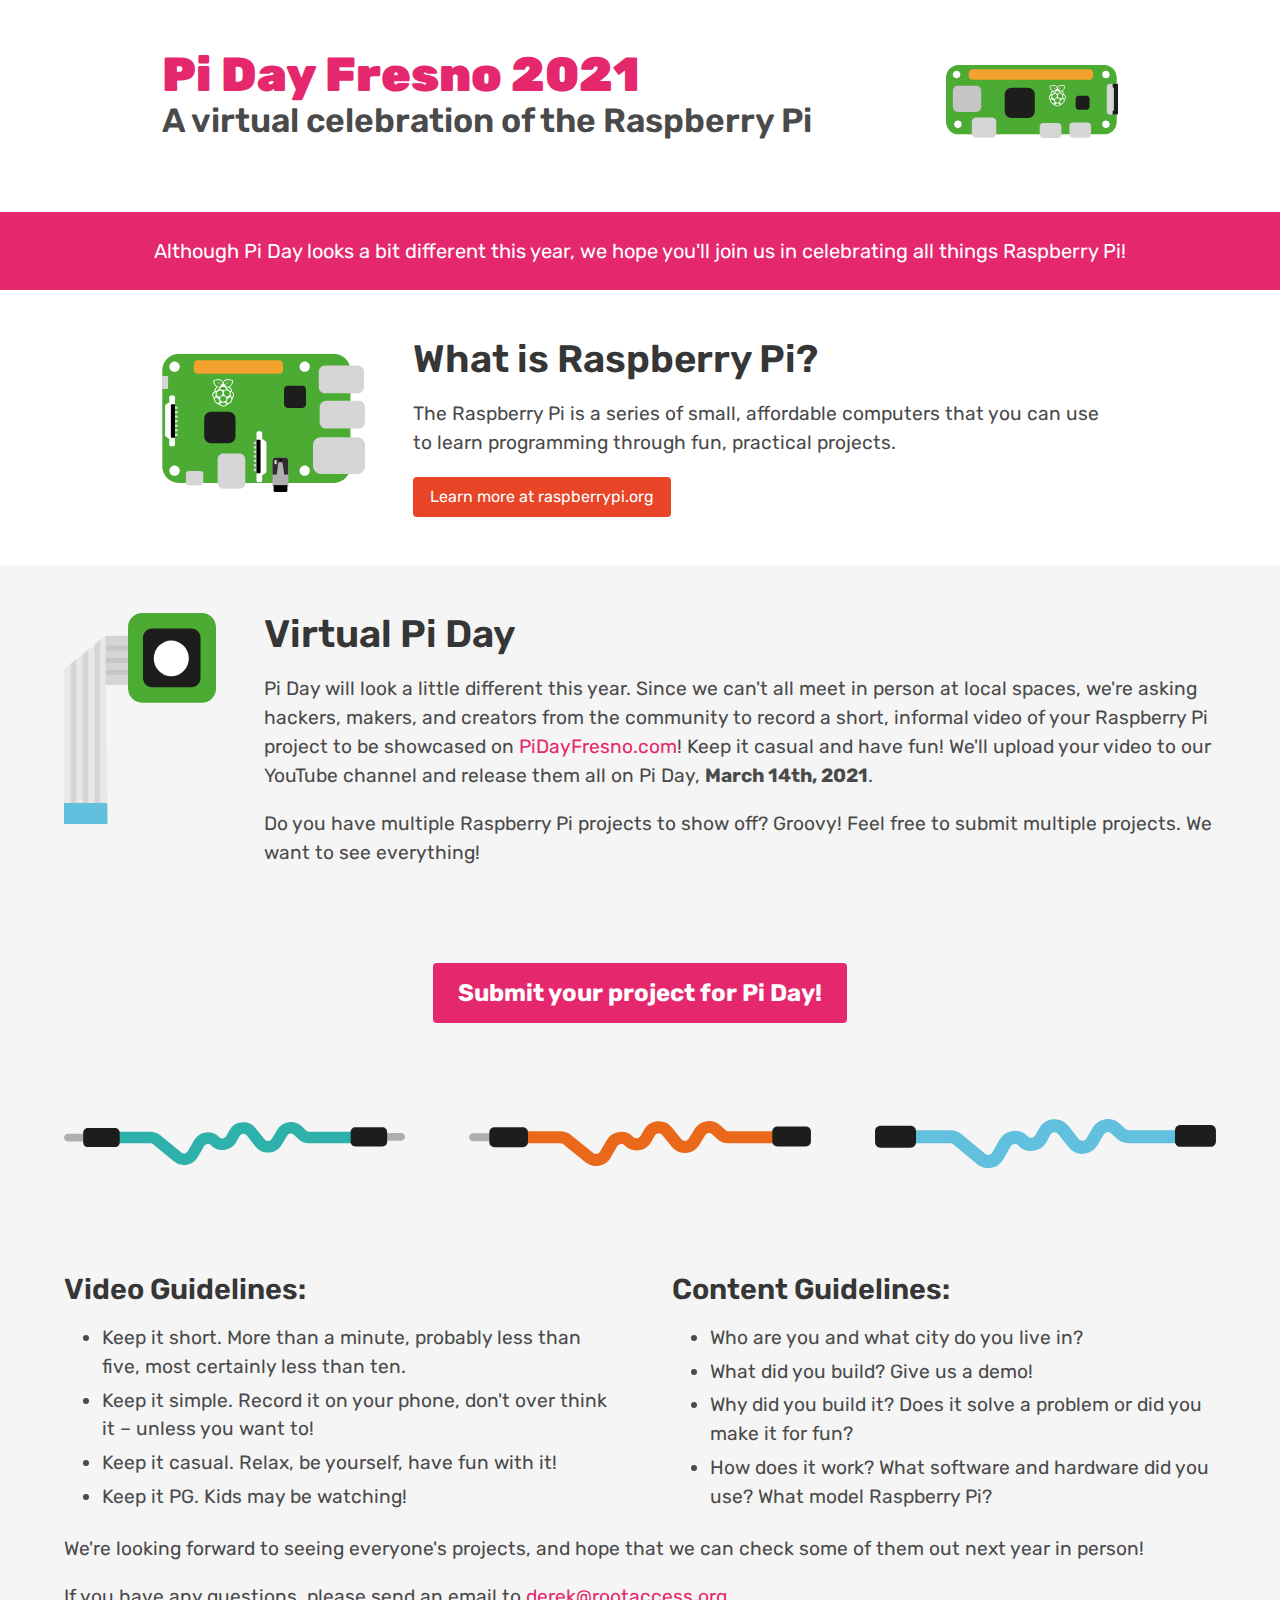
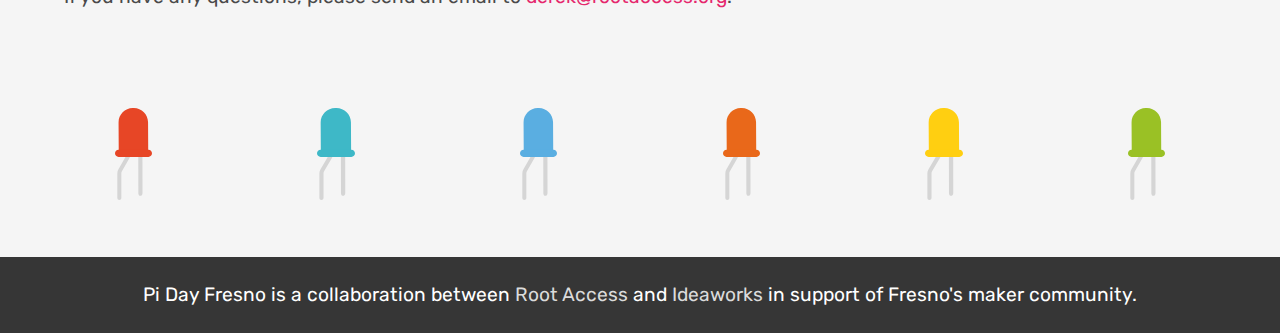
==== commit b5ab04a9: "Update documentation" ====
--- a/index.html
+++ b/index.html
@@ -64,9 +64,9 @@
             <div class="column is-12-mobile is-10-tablet">
                 <div class="content">
                     <h1>Virtual Pi Day</h1>
-                    <p>This year we're asking hackers, makers, and creators from the community to record a short, informal video of your Raspberry Pi project to be showcased on <a href="https://pidayfresno.com/">PiDayFresno.com</a>! Keep it casual and have fun! We'll upload your video to our YouTube channel and release them all on Pi Day, March 14th, 2021.</p>
+                    <p>Pi Day will look a little different this year. Since we can't all meet in person at local spaces, we're asking hackers, makers, and creators from the community to record a short, informal video of your Raspberry Pi project to be showcased on <a href="https://pidayfresno.com/">PiDayFresno.com</a>! Keep it casual and have fun! We'll upload your video to our YouTube channel and release them all on Pi Day, <b>March 14th, 2021</b>.</p>
 
-                    <p>Do you have multiple Raspberry Pi projects to show off? Fantastic! Feel free to submit multiple projects through this form. We want to see everything!</p>
+                    <p>Do you have multiple Raspberry Pi projects to show off? Groovy! Feel free to submit multiple projects. We want to see everything!</p>
                 </div>
             </div>
         </div>
@@ -75,7 +75,7 @@
 
 <section class="section signup">
     <div class="container has-text-centered">
-        <a href="https://forms.gle/oMBfNxQxKxP2fjiF9" class="button is-danger is-large signup">Submit your project for Pi Day!</a>
+        <a href="https://forms.gle/oMBfNxQxKxP2fjiF9" class="button is-danger is-large signup" target="_blank">Submit your project for Pi Day!</a>
     </div>
 </section>
 
@@ -97,15 +97,15 @@
 
 <section class="section">
     <div class="container">
-        <div class="columns">
+        <div class="columns is-variable is-8">
             <div class="column is-6">
                 <div class="content">
                     <h3>Video Guidelines:</h3>
                     <ul>
-                        <li><span class="semi">Keep it short.</span> More than a minute, probably less than five, definitely less than ten.</li>
-                        <li><span class="semi">Keep it informal.</span> Record it on your phone, don't over-think it.</li>
-                        <li><span class="semi">Keep it casual.</span> Relax, be yourself, have fun with it!</li>
-                        <li><span class="semi">Keep it PG.</span> Kids may be watching!</li>
+                        <li>Keep it short. More than a minute, probably less than five, most certainly less than ten.</li>
+                        <li>Keep it simple. Record it on your phone, don't over think it – unless you want to!</li>
+                        <li>Keep it casual. Relax, be yourself, have fun with it!</li>
+                        <li>Keep it PG. Kids may be watching!</li>
                     </ul>
                 </div>
             </div>
@@ -115,8 +115,8 @@
                     <ul>
                         <li>Who are you and what city do you live in?</li>
                         <li>What did you build? Give us a demo!</li>
-                        <li>Why did you build it? Does it solve a problem or is it just for fun?</li>
-                        <li>How does it work? What software and hardware did you use?</li>
+                        <li>Why did you build it? Does it solve a problem or did you make it for fun?</li>
+                        <li>How does it work? What software and hardware did you use? What model Raspberry Pi?</li>
                     </ul>
                 </div>
             </div>
@@ -125,30 +125,30 @@
         <div class="content">
             <p>We're looking forward to seeing everyone's projects, and hope that we can check some of them out next year in person!</p>
 
-            <p>If you have any questions, please contact <a href="mailto:derek@rootaccess.org?subject=PiDay">derek@rootaccess.org</a>.</p>
+            <p>If you have any questions, please send an email to <a href="mailto:derek@rootaccess.org?subject=PiDay">derek@rootaccess.org</a>.</p>
         </div>
     </div>
 </section>
 
 <section class="section">
     <div class="container">
-        <div class="columns is-mobile is-centered is-vcentered is-variable is-8">
-            <div class="column is-1">
+        <div class="columns is-mobile is-multiline is-centered is-vcentered is-variable is-8">
+            <div class="column is-2-mobile is-2-tablet is-1-desktop">
                 <img src="/static/img/jam/Raspberry-Jam-Graphics_LED 1.svg" alt="" class="is-responsive" />
             </div>
-            <div class="column is-1">
+            <div class="column is-2-mobile is-2-tablet is-1-desktop is-offset-1-desktop">
                 <img src="/static/img/jam/Raspberry-Jam-Graphics_LED 2.svg" alt="" class="is-responsive" />
             </div>
-            <div class="column is-1">
+            <div class="column is-2-mobile is-2-tablet is-1-desktop is-offset-1-desktop">
                 <img src="/static/img/jam/Raspberry-Jam-Graphics_LED 3.svg" alt="" class="is-responsive" />
             </div>
-            <div class="column is-1">
+            <div class="column is-2-mobile is-2-tablet is-1-desktop is-offset-1-desktop">
                 <img src="/static/img/jam/Raspberry-Jam-Graphics_LED 4.svg" alt="" class="is-responsive" />
             </div>
-            <div class="column is-1">
+            <div class="column is-2-mobile is-2-tablet is-1-desktop is-offset-1-desktop">
                 <img src="/static/img/jam/Raspberry-Jam-Graphics_LED 5.svg" alt="" class="is-responsive" />
             </div>
-            <div class="column is-1">
+            <div class="column is-2-mobile is-2-tablet is-1-desktop is-offset-1-desktop">
                 <img src="/static/img/jam/Raspberry-Jam-Graphics_LED 6.svg" alt="" class="is-responsive" />
             </div>
         </div>
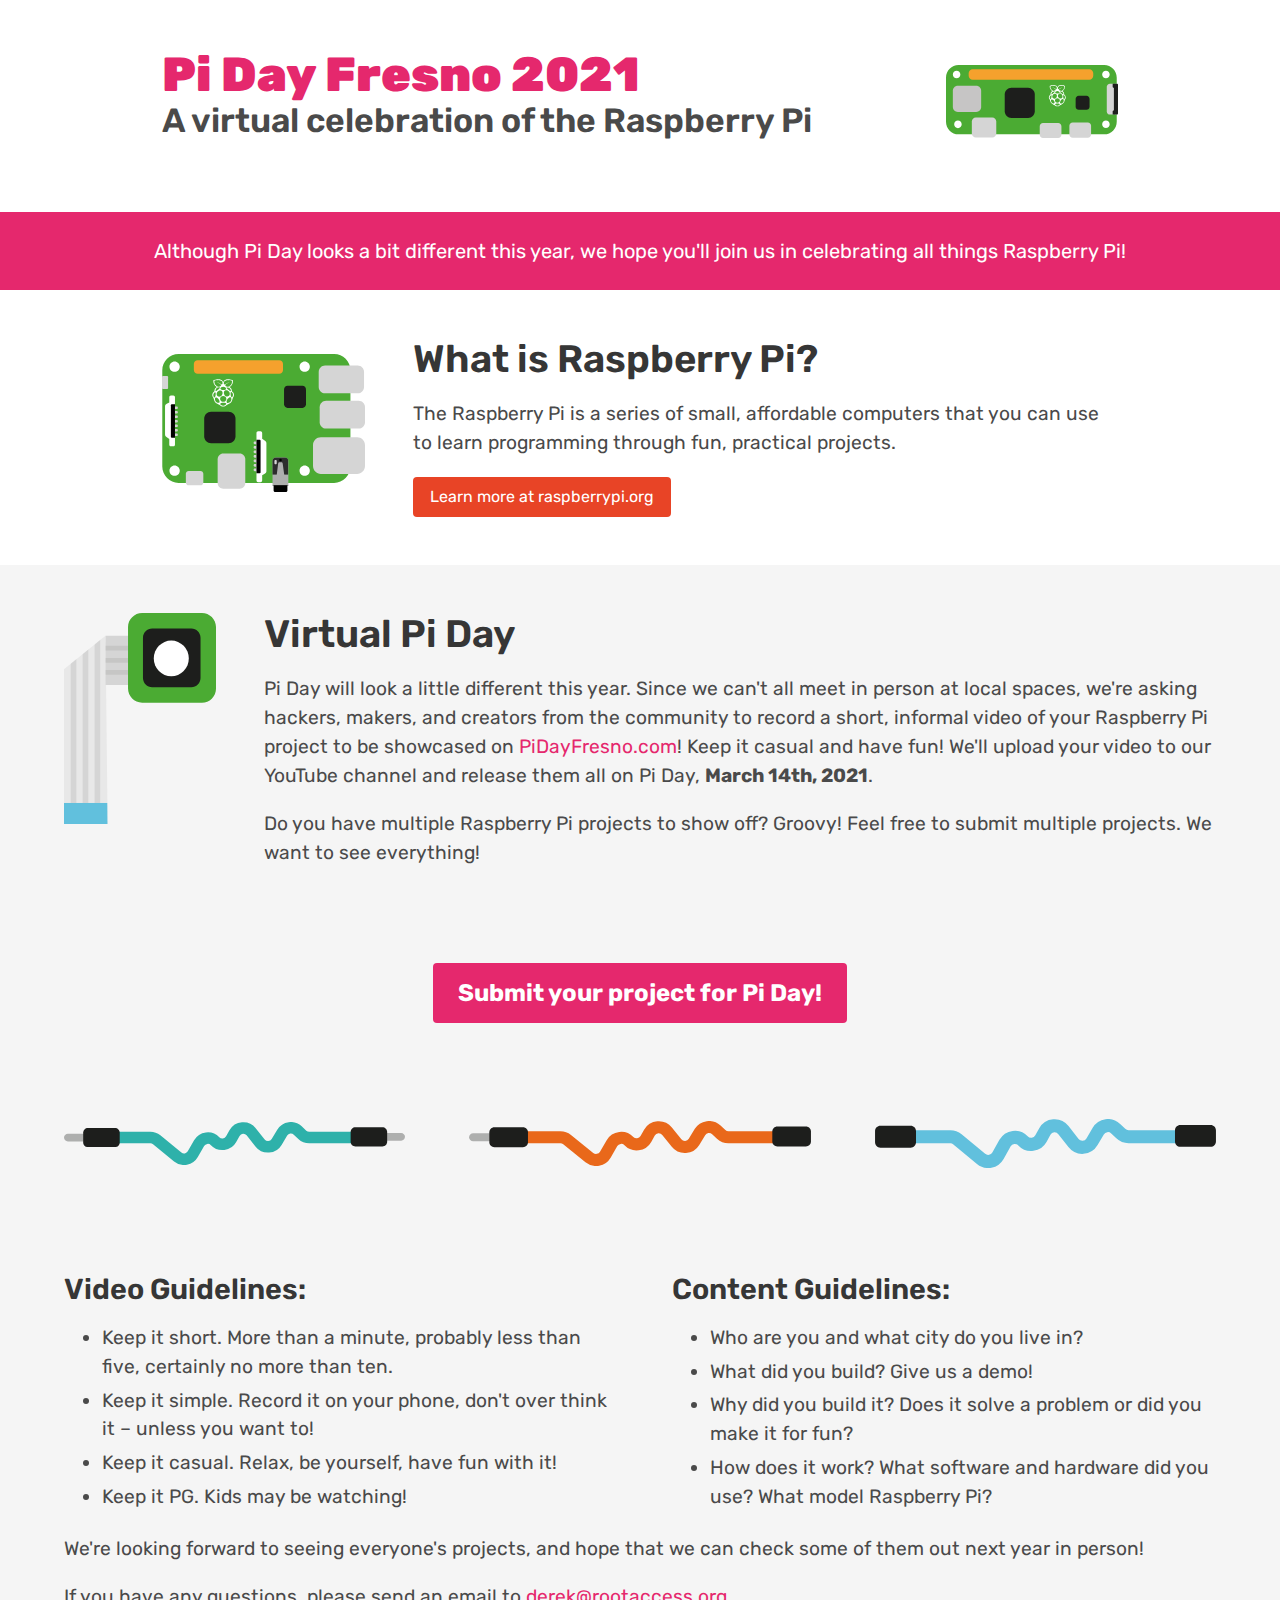
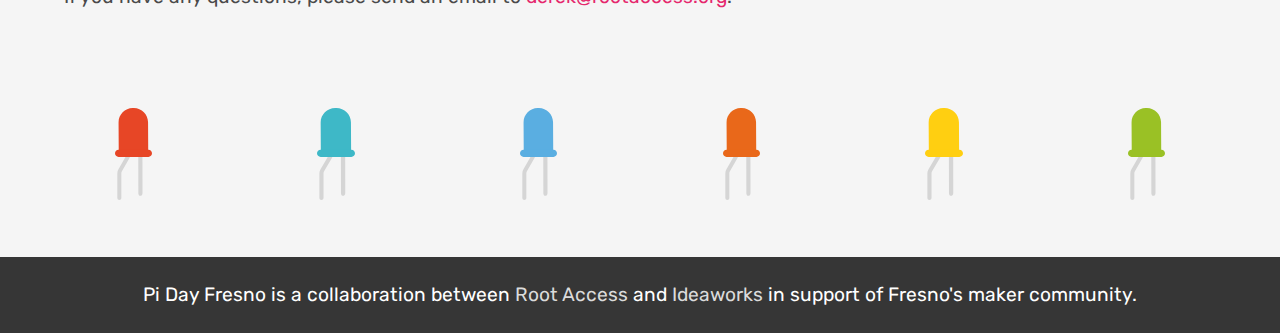
==== commit 32ec9a3a: "Update documentation" ====
--- a/index.html
+++ b/index.html
@@ -102,7 +102,7 @@
                 <div class="content">
                     <h3>Video Guidelines:</h3>
                     <ul>
-                        <li>Keep it short. More than a minute, probably less than five, most certainly less than ten.</li>
+                        <li>Keep it short. More than a minute, probably less than five, certainly no more than ten.</li>
                         <li>Keep it simple. Record it on your phone, don't over think it – unless you want to!</li>
                         <li>Keep it casual. Relax, be yourself, have fun with it!</li>
                         <li>Keep it PG. Kids may be watching!</li>
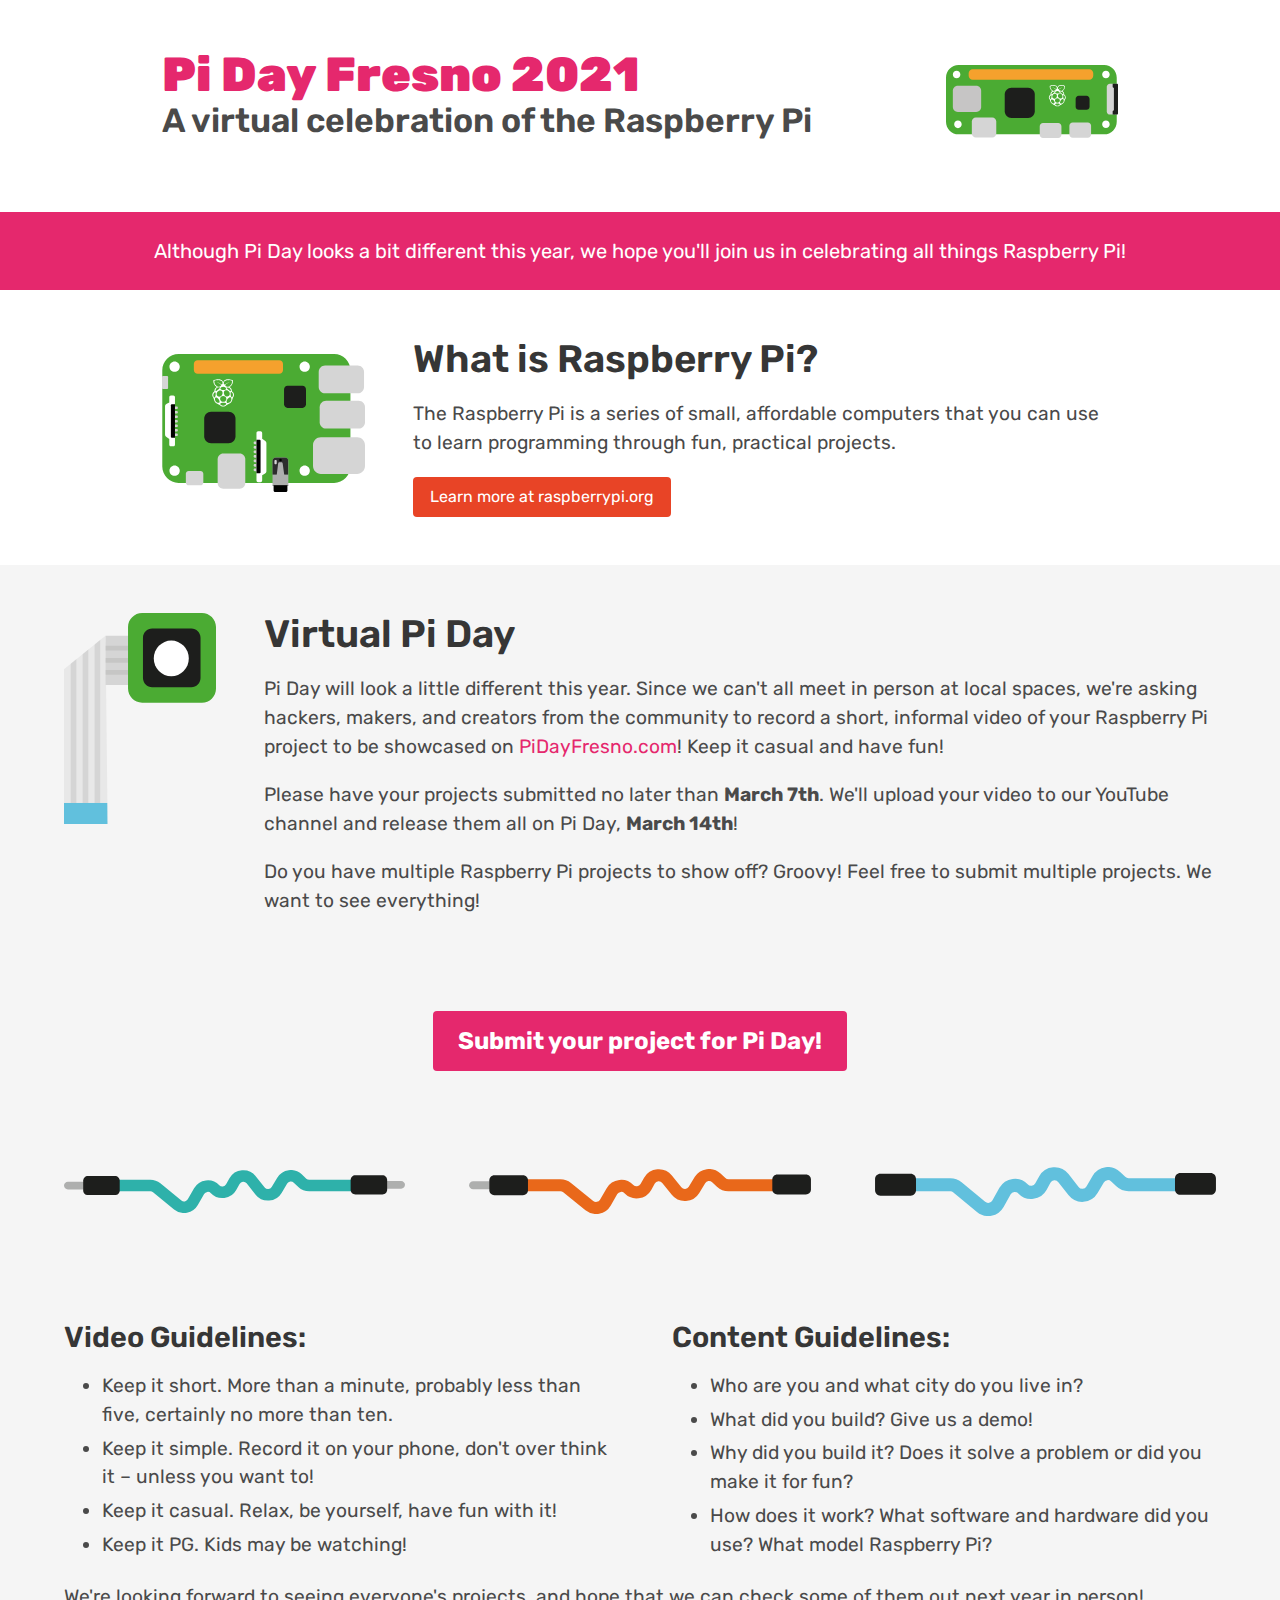
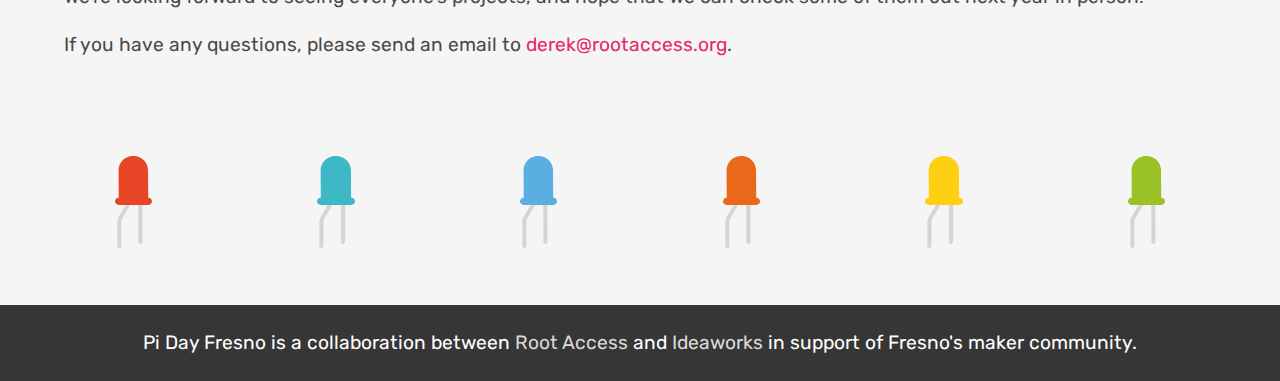
==== commit bfc807fd: "Update documentation" ====
--- a/index.html
+++ b/index.html
@@ -3,11 +3,19 @@
 <head>
     <meta charset="utf-8" />
     <meta name="viewport" content="width=device-width, initial-scale=1" />
-    <title>PiDay Fresno 2021 – A virtual celebration of the Raspberry Pi</title>
+    <title>Pi Day Fresno 2021 – A virtual celebration of the Raspberry Pi</title>
     <link rel="stylesheet" href="/static/css/style.css" />
     <link rel="preconnect" href="https://fonts.gstatic.com" />
-    <!-- <link rel="stylesheet" href="https://fonts.googleapis.com/css2?family=Quicksand:wght@700&display=swap" /> -->
-     <link href="https://fonts.googleapis.com/css2?family=Rubik:ital,wght@0,400;0,600;0,700;0,900;1,400;1,600;1,700;1,900" rel="stylesheet">
+    <link href="https://fonts.googleapis.com/css2?family=Rubik:ital,wght@0,400;0,600;0,700;0,900;1,400;1,600;1,700;1,900" rel="stylesheet">
+
+    <!-- Global site tag (gtag.js) - Google Analytics -->
+    <script async src="https://www.googletagmanager.com/gtag/js?id=G-EVCVJ524MB"></script>
+    <script>
+        window.dataLayer = window.dataLayer || [];
+        function gtag(){dataLayer.push(arguments);}
+        gtag('js', new Date());
+        gtag('config', 'G-EVCVJ524MB');
+    </script>
 </head>
 <body>
     <section class="section header">
@@ -64,7 +72,8 @@
             <div class="column is-12-mobile is-10-tablet">
                 <div class="content">
                     <h1>Virtual Pi Day</h1>
-                    <p>Pi Day will look a little different this year. Since we can't all meet in person at local spaces, we're asking hackers, makers, and creators from the community to record a short, informal video of your Raspberry Pi project to be showcased on <a href="https://pidayfresno.com/">PiDayFresno.com</a>! Keep it casual and have fun! We'll upload your video to our YouTube channel and release them all on Pi Day, <b>March 14th, 2021</b>.</p>
+                    <p>Pi Day will look a little different this year. Since we can't all meet in person at local spaces, we're asking hackers, makers, and creators from the community to record a short, informal video of your Raspberry Pi project to be showcased on <a href="https://pidayfresno.com/">PiDayFresno.com</a>! Keep it casual and have fun!</p>
+                    <p>Please have your projects submitted no later than <b>March 7th</b>. We'll upload your video to our YouTube channel and release them all on Pi Day, <b>March 14th</b>!</p>
 
                     <p>Do you have multiple Raspberry Pi projects to show off? Groovy! Feel free to submit multiple projects. We want to see everything!</p>
                 </div>
--- a/static/css/style.css
+++ b/static/css/style.css
@@ -1,7900 +1 @@
-/* Bulma Utilities */
-.pagination-previous,
-.pagination-next,
-.pagination-link,
-.pagination-ellipsis, .file-cta,
-.file-name, .select select, .textarea, .input, .button {
-  -moz-appearance: none;
-  -webkit-appearance: none;
-  align-items: center;
-  border: 1px solid transparent;
-  border-radius: 4px;
-  box-shadow: none;
-  display: inline-flex;
-  font-size: 1rem;
-  height: 2.5em;
-  justify-content: flex-start;
-  line-height: 1.5;
-  padding-bottom: calc(0.5em - 1px);
-  padding-left: calc(0.75em - 1px);
-  padding-right: calc(0.75em - 1px);
-  padding-top: calc(0.5em - 1px);
-  position: relative;
-  vertical-align: top; }
-  .pagination-previous:focus,
-  .pagination-next:focus,
-  .pagination-link:focus,
-  .pagination-ellipsis:focus, .file-cta:focus,
-  .file-name:focus, .select select:focus, .textarea:focus, .input:focus, .button:focus, .is-focused.pagination-previous,
-  .is-focused.pagination-next,
-  .is-focused.pagination-link,
-  .is-focused.pagination-ellipsis, .is-focused.file-cta,
-  .is-focused.file-name, .select select.is-focused, .is-focused.textarea, .is-focused.input, .is-focused.button, .pagination-previous:active,
-  .pagination-next:active,
-  .pagination-link:active,
-  .pagination-ellipsis:active, .file-cta:active,
-  .file-name:active, .select select:active, .textarea:active, .input:active, .button:active, .is-active.pagination-previous,
-  .is-active.pagination-next,
-  .is-active.pagination-link,
-  .is-active.pagination-ellipsis, .is-active.file-cta,
-  .is-active.file-name, .select select.is-active, .is-active.textarea, .is-active.input, .is-active.button {
-    outline: none; }
-  .pagination-previous[disabled],
-  .pagination-next[disabled],
-  .pagination-link[disabled],
-  .pagination-ellipsis[disabled], .file-cta[disabled],
-  .file-name[disabled], .select select[disabled], .textarea[disabled], .input[disabled], .button[disabled], fieldset[disabled] .pagination-previous,
-  fieldset[disabled] .pagination-next,
-  fieldset[disabled] .pagination-link,
-  fieldset[disabled] .pagination-ellipsis, fieldset[disabled] .file-cta,
-  fieldset[disabled] .file-name, fieldset[disabled] .select select, .select fieldset[disabled] select, fieldset[disabled] .textarea, fieldset[disabled] .input, fieldset[disabled] .button {
-    cursor: not-allowed; }
-
-.is-unselectable, .tabs, .pagination-previous,
-.pagination-next,
-.pagination-link,
-.pagination-ellipsis, .breadcrumb, .file, .button {
-  -webkit-touch-callout: none;
-  -webkit-user-select: none;
-  -moz-user-select: none;
-  -ms-user-select: none;
-  user-select: none; }
-
-.navbar-link:not(.is-arrowless)::after, .select:not(.is-multiple):not(.is-loading)::after {
-  border: 3px solid transparent;
-  border-radius: 2px;
-  border-right: 0;
-  border-top: 0;
-  content: " ";
-  display: block;
-  height: 0.625em;
-  margin-top: -0.4375em;
-  pointer-events: none;
-  position: absolute;
-  top: 50%;
-  transform: rotate(-45deg);
-  transform-origin: center;
-  width: 0.625em; }
-
-.tabs:not(:last-child), .pagination:not(:last-child), .message:not(:last-child), .level:not(:last-child), .breadcrumb:not(:last-child), .highlight:not(:last-child), .block:not(:last-child), .title:not(:last-child),
-.subtitle:not(:last-child), .table-container:not(:last-child), .table:not(:last-child), .progress:not(:last-child), .notification:not(:last-child), .content:not(:last-child), .box:not(:last-child) {
-  margin-bottom: 1.5rem; }
-
-.modal-close, .delete {
-  -webkit-touch-callout: none;
-  -webkit-user-select: none;
-  -moz-user-select: none;
-  -ms-user-select: none;
-  user-select: none;
-  -moz-appearance: none;
-  -webkit-appearance: none;
-  background-color: rgba(10, 10, 10, 0.2);
-  border: none;
-  border-radius: 290486px;
-  cursor: pointer;
-  pointer-events: auto;
-  display: inline-block;
-  flex-grow: 0;
-  flex-shrink: 0;
-  font-size: 0;
-  height: 20px;
-  max-height: 20px;
-  max-width: 20px;
-  min-height: 20px;
-  min-width: 20px;
-  outline: none;
-  position: relative;
-  vertical-align: top;
-  width: 20px; }
-  .modal-close::before, .delete::before, .modal-close::after, .delete::after {
-    background-color: white;
-    content: "";
-    display: block;
-    left: 50%;
-    position: absolute;
-    top: 50%;
-    transform: translateX(-50%) translateY(-50%) rotate(45deg);
-    transform-origin: center center; }
-  .modal-close::before, .delete::before {
-    height: 2px;
-    width: 50%; }
-  .modal-close::after, .delete::after {
-    height: 50%;
-    width: 2px; }
-  .modal-close:hover, .delete:hover, .modal-close:focus, .delete:focus {
-    background-color: rgba(10, 10, 10, 0.3); }
-  .modal-close:active, .delete:active {
-    background-color: rgba(10, 10, 10, 0.4); }
-  .is-small.modal-close, .is-small.delete {
-    height: 16px;
-    max-height: 16px;
-    max-width: 16px;
-    min-height: 16px;
-    min-width: 16px;
-    width: 16px; }
-  .is-medium.modal-close, .is-medium.delete {
-    height: 24px;
-    max-height: 24px;
-    max-width: 24px;
-    min-height: 24px;
-    min-width: 24px;
-    width: 24px; }
-  .is-large.modal-close, .is-large.delete {
-    height: 32px;
-    max-height: 32px;
-    max-width: 32px;
-    min-height: 32px;
-    min-width: 32px;
-    width: 32px; }
-
-.control.is-loading::after, .select.is-loading::after, .loader, .button.is-loading::after {
-  animation: spinAround 500ms infinite linear;
-  border: 2px solid #dbdbdb;
-  border-radius: 290486px;
-  border-right-color: transparent;
-  border-top-color: transparent;
-  content: "";
-  display: block;
-  height: 1em;
-  position: relative;
-  width: 1em; }
-
-.hero-video, .is-overlay, .modal-background, .modal, .image.is-square img,
-.image.is-square .has-ratio, .image.is-1by1 img,
-.image.is-1by1 .has-ratio, .image.is-5by4 img,
-.image.is-5by4 .has-ratio, .image.is-4by3 img,
-.image.is-4by3 .has-ratio, .image.is-3by2 img,
-.image.is-3by2 .has-ratio, .image.is-5by3 img,
-.image.is-5by3 .has-ratio, .image.is-16by9 img,
-.image.is-16by9 .has-ratio, .image.is-2by1 img,
-.image.is-2by1 .has-ratio, .image.is-3by1 img,
-.image.is-3by1 .has-ratio, .image.is-4by5 img,
-.image.is-4by5 .has-ratio, .image.is-3by4 img,
-.image.is-3by4 .has-ratio, .image.is-2by3 img,
-.image.is-2by3 .has-ratio, .image.is-3by5 img,
-.image.is-3by5 .has-ratio, .image.is-9by16 img,
-.image.is-9by16 .has-ratio, .image.is-1by2 img,
-.image.is-1by2 .has-ratio, .image.is-1by3 img,
-.image.is-1by3 .has-ratio {
-  bottom: 0;
-  left: 0;
-  position: absolute;
-  right: 0;
-  top: 0; }
-
-.semi {
-  font-weight: 500; }
-
-h1, h2 {
-  font-weight: bold; }
-
-img.is-responsive {
-  display: inline-block;
-  width: 100%; }
-
-p.lead {
-  font-size: 1.5rem; }
-
-section.header {
-  background-color: #fff; }
-  section.header h1 {
-    color: #e5286d;
-    font-size: 3rem;
-    font-weight: 900;
-    margin: 0; }
-  section.header h2 {
-    color: #4a4a4a;
-    margin: 0 !important; }
-
-section.welcome {
-  background-color: #e5286d !important; }
-  section.welcome p {
-    font-size: 1.25rem;
-    font-weight: 400; }
-
-section.what-is {
-  background-color: white; }
-
-section.signup a {
-  background-color: #e5286d !important;
-  font-size: 3rem;
-  font-weight: bold; }
-
-section.collab a {
-  color: #dbdbdb !important; }
-  section.collab a:hover {
-    color: #e5286d !important; }
-
-/*! bulma.io v0.9.2 | MIT License | github.com/jgthms/bulma */
-/* Bulma Utilities */
-.pagination-previous,
-.pagination-next,
-.pagination-link,
-.pagination-ellipsis, .file-cta,
-.file-name, .select select, .textarea, .input, .button {
-  -moz-appearance: none;
-  -webkit-appearance: none;
-  align-items: center;
-  border: 1px solid transparent;
-  border-radius: 4px;
-  box-shadow: none;
-  display: inline-flex;
-  font-size: 1rem;
-  height: 2.5em;
-  justify-content: flex-start;
-  line-height: 1.5;
-  padding-bottom: calc(0.5em - 1px);
-  padding-left: calc(0.75em - 1px);
-  padding-right: calc(0.75em - 1px);
-  padding-top: calc(0.5em - 1px);
-  position: relative;
-  vertical-align: top; }
-  .pagination-previous:focus,
-  .pagination-next:focus,
-  .pagination-link:focus,
-  .pagination-ellipsis:focus, .file-cta:focus,
-  .file-name:focus, .select select:focus, .textarea:focus, .input:focus, .button:focus, .is-focused.pagination-previous,
-  .is-focused.pagination-next,
-  .is-focused.pagination-link,
-  .is-focused.pagination-ellipsis, .is-focused.file-cta,
-  .is-focused.file-name, .select select.is-focused, .is-focused.textarea, .is-focused.input, .is-focused.button, .pagination-previous:active,
-  .pagination-next:active,
-  .pagination-link:active,
-  .pagination-ellipsis:active, .file-cta:active,
-  .file-name:active, .select select:active, .textarea:active, .input:active, .button:active, .is-active.pagination-previous,
-  .is-active.pagination-next,
-  .is-active.pagination-link,
-  .is-active.pagination-ellipsis, .is-active.file-cta,
-  .is-active.file-name, .select select.is-active, .is-active.textarea, .is-active.input, .is-active.button {
-    outline: none; }
-  .pagination-previous[disabled],
-  .pagination-next[disabled],
-  .pagination-link[disabled],
-  .pagination-ellipsis[disabled], .file-cta[disabled],
-  .file-name[disabled], .select select[disabled], .textarea[disabled], .input[disabled], .button[disabled], fieldset[disabled] .pagination-previous,
-  fieldset[disabled] .pagination-next,
-  fieldset[disabled] .pagination-link,
-  fieldset[disabled] .pagination-ellipsis, fieldset[disabled] .file-cta,
-  fieldset[disabled] .file-name, fieldset[disabled] .select select, .select fieldset[disabled] select, fieldset[disabled] .textarea, fieldset[disabled] .input, fieldset[disabled] .button {
-    cursor: not-allowed; }
-
-.is-unselectable, .tabs, .pagination-previous,
-.pagination-next,
-.pagination-link,
-.pagination-ellipsis, .breadcrumb, .file, .button {
-  -webkit-touch-callout: none;
-  -webkit-user-select: none;
-  -moz-user-select: none;
-  -ms-user-select: none;
-  user-select: none; }
-
-.navbar-link:not(.is-arrowless)::after, .select:not(.is-multiple):not(.is-loading)::after {
-  border: 3px solid transparent;
-  border-radius: 2px;
-  border-right: 0;
-  border-top: 0;
-  content: " ";
-  display: block;
-  height: 0.625em;
-  margin-top: -0.4375em;
-  pointer-events: none;
-  position: absolute;
-  top: 50%;
-  transform: rotate(-45deg);
-  transform-origin: center;
-  width: 0.625em; }
-
-.tabs:not(:last-child), .pagination:not(:last-child), .message:not(:last-child), .level:not(:last-child), .breadcrumb:not(:last-child), .highlight:not(:last-child), .block:not(:last-child), .title:not(:last-child),
-.subtitle:not(:last-child), .table-container:not(:last-child), .table:not(:last-child), .progress:not(:last-child), .notification:not(:last-child), .content:not(:last-child), .box:not(:last-child) {
-  margin-bottom: 1.5rem; }
-
-.modal-close, .delete {
-  -webkit-touch-callout: none;
-  -webkit-user-select: none;
-  -moz-user-select: none;
-  -ms-user-select: none;
-  user-select: none;
-  -moz-appearance: none;
-  -webkit-appearance: none;
-  background-color: rgba(10, 10, 10, 0.2);
-  border: none;
-  border-radius: 290486px;
-  cursor: pointer;
-  pointer-events: auto;
-  display: inline-block;
-  flex-grow: 0;
-  flex-shrink: 0;
-  font-size: 0;
-  height: 20px;
-  max-height: 20px;
-  max-width: 20px;
-  min-height: 20px;
-  min-width: 20px;
-  outline: none;
-  position: relative;
-  vertical-align: top;
-  width: 20px; }
-  .modal-close::before, .delete::before, .modal-close::after, .delete::after {
-    background-color: white;
-    content: "";
-    display: block;
-    left: 50%;
-    position: absolute;
-    top: 50%;
-    transform: translateX(-50%) translateY(-50%) rotate(45deg);
-    transform-origin: center center; }
-  .modal-close::before, .delete::before {
-    height: 2px;
-    width: 50%; }
-  .modal-close::after, .delete::after {
-    height: 50%;
-    width: 2px; }
-  .modal-close:hover, .delete:hover, .modal-close:focus, .delete:focus {
-    background-color: rgba(10, 10, 10, 0.3); }
-  .modal-close:active, .delete:active {
-    background-color: rgba(10, 10, 10, 0.4); }
-  .is-small.modal-close, .is-small.delete {
-    height: 16px;
-    max-height: 16px;
-    max-width: 16px;
-    min-height: 16px;
-    min-width: 16px;
-    width: 16px; }
-  .is-medium.modal-close, .is-medium.delete {
-    height: 24px;
-    max-height: 24px;
-    max-width: 24px;
-    min-height: 24px;
-    min-width: 24px;
-    width: 24px; }
-  .is-large.modal-close, .is-large.delete {
-    height: 32px;
-    max-height: 32px;
-    max-width: 32px;
-    min-height: 32px;
-    min-width: 32px;
-    width: 32px; }
-
-.control.is-loading::after, .select.is-loading::after, .loader, .button.is-loading::after {
-  animation: spinAround 500ms infinite linear;
-  border: 2px solid #dbdbdb;
-  border-radius: 290486px;
-  border-right-color: transparent;
-  border-top-color: transparent;
-  content: "";
-  display: block;
-  height: 1em;
-  position: relative;
-  width: 1em; }
-
-.hero-video, .is-overlay, .modal-background, .modal, .image.is-square img,
-.image.is-square .has-ratio, .image.is-1by1 img,
-.image.is-1by1 .has-ratio, .image.is-5by4 img,
-.image.is-5by4 .has-ratio, .image.is-4by3 img,
-.image.is-4by3 .has-ratio, .image.is-3by2 img,
-.image.is-3by2 .has-ratio, .image.is-5by3 img,
-.image.is-5by3 .has-ratio, .image.is-16by9 img,
-.image.is-16by9 .has-ratio, .image.is-2by1 img,
-.image.is-2by1 .has-ratio, .image.is-3by1 img,
-.image.is-3by1 .has-ratio, .image.is-4by5 img,
-.image.is-4by5 .has-ratio, .image.is-3by4 img,
-.image.is-3by4 .has-ratio, .image.is-2by3 img,
-.image.is-2by3 .has-ratio, .image.is-3by5 img,
-.image.is-3by5 .has-ratio, .image.is-9by16 img,
-.image.is-9by16 .has-ratio, .image.is-1by2 img,
-.image.is-1by2 .has-ratio, .image.is-1by3 img,
-.image.is-1by3 .has-ratio {
-  bottom: 0;
-  left: 0;
-  position: absolute;
-  right: 0;
-  top: 0; }
-
-/* Bulma Base */
-/*! minireset.css v0.0.6 | MIT License | github.com/jgthms/minireset.css */
-html,
-body,
-p,
-ol,
-ul,
-li,
-dl,
-dt,
-dd,
-blockquote,
-figure,
-fieldset,
-legend,
-textarea,
-pre,
-iframe,
-hr,
-h1,
-h2,
-h3,
-h4,
-h5,
-h6 {
-  margin: 0;
-  padding: 0; }
-
-h1,
-h2,
-h3,
-h4,
-h5,
-h6 {
-  font-size: 100%;
-  font-weight: normal; }
-
-ul {
-  list-style: none; }
-
-button,
-input,
-select,
-textarea {
-  margin: 0; }
-
-html {
-  box-sizing: border-box; }
-
-*, *::before, *::after {
-  box-sizing: inherit; }
-
-img,
-video {
-  height: auto;
-  max-width: 100%; }
-
-iframe {
-  border: 0; }
-
-table {
-  border-collapse: collapse;
-  border-spacing: 0; }
-
-td,
-th {
-  padding: 0; }
-  td:not([align]),
-  th:not([align]) {
-    text-align: inherit; }
-
-html {
-  background-color: whitesmoke;
-  font-size: 16px;
-  -moz-osx-font-smoothing: grayscale;
-  -webkit-font-smoothing: antialiased;
-  min-width: 300px;
-  overflow-x: hidden;
-  overflow-y: scroll;
-  text-rendering: optimizeLegibility;
-  text-size-adjust: 100%; }
-
-article,
-aside,
-figure,
-footer,
-header,
-hgroup,
-section {
-  display: block; }
-
-body,
-button,
-input,
-optgroup,
-select,
-textarea {
-  font-family: "Rubik", sans-serif; }
-
-code,
-pre {
-  -moz-osx-font-smoothing: auto;
-  -webkit-font-smoothing: auto;
-  font-family: monospace; }
-
-body {
-  color: #4a4a4a;
-  font-size: 1.2em;
-  font-weight: 400;
-  line-height: 1.5; }
-
-a {
-  color: #e5286d;
-  cursor: pointer;
-  text-decoration: none; }
-  a strong {
-    color: currentColor; }
-  a:hover {
-    color: #363636; }
-
-code {
-  background-color: whitesmoke;
-  color: #af2b13;
-  font-size: 0.875em;
-  font-weight: normal;
-  padding: 0.25em 0.5em 0.25em; }
-
-hr {
-  background-color: whitesmoke;
-  border: none;
-  display: block;
-  height: 2px;
-  margin: 1.5rem 0; }
-
-img {
-  height: auto;
-  max-width: 100%; }
-
-input[type="checkbox"],
-input[type="radio"] {
-  vertical-align: baseline; }
-
-small {
-  font-size: 0.875em; }
-
-span {
-  font-style: inherit;
-  font-weight: inherit; }
-
-strong {
-  color: #363636;
-  font-weight: 700; }
-
-fieldset {
-  border: none; }
-
-pre {
-  -webkit-overflow-scrolling: touch;
-  background-color: whitesmoke;
-  color: #4a4a4a;
-  font-size: 0.875em;
-  overflow-x: auto;
-  padding: 1.25rem 1.5rem;
-  white-space: pre;
-  word-wrap: normal; }
-  pre code {
-    background-color: transparent;
-    color: currentColor;
-    font-size: 1em;
-    padding: 0; }
-
-table td,
-table th {
-  vertical-align: top; }
-  table td:not([align]),
-  table th:not([align]) {
-    text-align: inherit; }
-
-table th {
-  color: #363636; }
-
-@keyframes spinAround {
-  from {
-    transform: rotate(0deg); }
-  to {
-    transform: rotate(359deg); } }
-
-/* Bulma Elements */
-.box {
-  background-color: white;
-  border-radius: 6px;
-  box-shadow: 0 0.5em 1em -0.125em rgba(10, 10, 10, 0.1), 0 0px 0 1px rgba(10, 10, 10, 0.02);
-  color: #4a4a4a;
-  display: block;
-  padding: 1.25rem; }
-
-a.box:hover, a.box:focus {
-  box-shadow: 0 0.5em 1em -0.125em rgba(10, 10, 10, 0.1), 0 0 0 1px #e5286d; }
-
-a.box:active {
-  box-shadow: inset 0 1px 2px rgba(10, 10, 10, 0.2), 0 0 0 1px #e5286d; }
-
-.button {
-  background-color: white;
-  border-color: #dbdbdb;
-  border-width: 1px;
-  color: #363636;
-  cursor: pointer;
-  justify-content: center;
-  padding-bottom: calc(0.5em - 1px);
-  padding-left: 1em;
-  padding-right: 1em;
-  padding-top: calc(0.5em - 1px);
-  text-align: center;
-  white-space: nowrap; }
-  .button strong {
-    color: inherit; }
-  .button .icon, .button .icon.is-small, .button .icon.is-medium, .button .icon.is-large {
-    height: 1.5em;
-    width: 1.5em; }
-  .button .icon:first-child:not(:last-child) {
-    margin-left: calc(-0.5em - 1px);
-    margin-right: 0.25em; }
-  .button .icon:last-child:not(:first-child) {
-    margin-left: 0.25em;
-    margin-right: calc(-0.5em - 1px); }
-  .button .icon:first-child:last-child {
-    margin-left: calc(-0.5em - 1px);
-    margin-right: calc(-0.5em - 1px); }
-  .button:hover, .button.is-hovered {
-    border-color: #b5b5b5;
-    color: #363636; }
-  .button:focus, .button.is-focused {
-    border-color: #a7d8f1;
-    color: #363636; }
-    .button:focus:not(:active), .button.is-focused:not(:active) {
-      box-shadow: 0 0 0 0.125em rgba(229, 40, 109, 0.25); }
-  .button:active, .button.is-active {
-    border-color: #4a4a4a;
-    color: #363636; }
-  .button.is-text {
-    background-color: transparent;
-    border-color: transparent;
-    color: #4a4a4a;
-    text-decoration: underline; }
-    .button.is-text:hover, .button.is-text.is-hovered, .button.is-text:focus, .button.is-text.is-focused {
-      background-color: whitesmoke;
-      color: #363636; }
-    .button.is-text:active, .button.is-text.is-active {
-      background-color: #e8e8e8;
-      color: #363636; }
-    .button.is-text[disabled], fieldset[disabled] .button.is-text {
-      background-color: transparent;
-      border-color: transparent;
-      box-shadow: none; }
-  .button.is-ghost {
-    background: none;
-    border-color: transparent;
-    color: #e5286d;
-    text-decoration: none; }
-    .button.is-ghost:hover, .button.is-ghost.is-hovered {
-      color: #e5286d;
-      text-decoration: underline; }
-  .button.is-white {
-    background-color: white;
-    border-color: transparent;
-    color: #0a0a0a; }
-    .button.is-white:hover, .button.is-white.is-hovered {
-      background-color: #f9f9f9;
-      border-color: transparent;
-      color: #0a0a0a; }
-    .button.is-white:focus, .button.is-white.is-focused {
-      border-color: transparent;
-      color: #0a0a0a; }
-      .button.is-white:focus:not(:active), .button.is-white.is-focused:not(:active) {
-        box-shadow: 0 0 0 0.125em rgba(255, 255, 255, 0.25); }
-    .button.is-white:active, .button.is-white.is-active {
-      background-color: #f2f2f2;
-      border-color: transparent;
-      color: #0a0a0a; }
-    .button.is-white[disabled], fieldset[disabled] .button.is-white {
-      background-color: white;
-      border-color: transparent;
-      box-shadow: none; }
-    .button.is-white.is-inverted {
-      background-color: #0a0a0a;
-      color: white; }
-      .button.is-white.is-inverted:hover, .button.is-white.is-inverted.is-hovered {
-        background-color: black; }
-      .button.is-white.is-inverted[disabled], fieldset[disabled] .button.is-white.is-inverted {
-        background-color: #0a0a0a;
-        border-color: transparent;
-        box-shadow: none;
-        color: white; }
-    .button.is-white.is-loading::after {
-      border-color: transparent transparent #0a0a0a #0a0a0a !important; }
-    .button.is-white.is-outlined {
-      background-color: transparent;
-      border-color: white;
-      color: white; }
-      .button.is-white.is-outlined:hover, .button.is-white.is-outlined.is-hovered, .button.is-white.is-outlined:focus, .button.is-white.is-outlined.is-focused {
-        background-color: white;
-        border-color: white;
-        color: #0a0a0a; }
-      .button.is-white.is-outlined.is-loading::after {
-        border-color: transparent transparent white white !important; }
-      .button.is-white.is-outlined.is-loading:hover::after, .button.is-white.is-outlined.is-loading.is-hovered::after, .button.is-white.is-outlined.is-loading:focus::after, .button.is-white.is-outlined.is-loading.is-focused::after {
-        border-color: transparent transparent #0a0a0a #0a0a0a !important; }
-      .button.is-white.is-outlined[disabled], fieldset[disabled] .button.is-white.is-outlined {
-        background-color: transparent;
-        border-color: white;
-        box-shadow: none;
-        color: white; }
-    .button.is-white.is-inverted.is-outlined {
-      background-color: transparent;
-      border-color: #0a0a0a;
-      color: #0a0a0a; }
-      .button.is-white.is-inverted.is-outlined:hover, .button.is-white.is-inverted.is-outlined.is-hovered, .button.is-white.is-inverted.is-outlined:focus, .button.is-white.is-inverted.is-outlined.is-focused {
-        background-color: #0a0a0a;
-        color: white; }
-      .button.is-white.is-inverted.is-outlined.is-loading:hover::after, .button.is-white.is-inverted.is-outlined.is-loading.is-hovered::after, .button.is-white.is-inverted.is-outlined.is-loading:focus::after, .button.is-white.is-inverted.is-outlined.is-loading.is-focused::after {
-        border-color: transparent transparent white white !important; }
-      .button.is-white.is-inverted.is-outlined[disabled], fieldset[disabled] .button.is-white.is-inverted.is-outlined {
-        background-color: transparent;
-        border-color: #0a0a0a;
-        box-shadow: none;
-        color: #0a0a0a; }
-  .button.is-black {
-    background-color: #0a0a0a;
-    border-color: transparent;
-    color: white; }
-    .button.is-black:hover, .button.is-black.is-hovered {
-      background-color: #040404;
-      border-color: transparent;
-      color: white; }
-    .button.is-black:focus, .button.is-black.is-focused {
-      border-color: transparent;
-      color: white; }
-      .button.is-black:focus:not(:active), .button.is-black.is-focused:not(:active) {
-        box-shadow: 0 0 0 0.125em rgba(10, 10, 10, 0.25); }
-    .button.is-black:active, .button.is-black.is-active {
-      background-color: black;
-      border-color: transparent;
-      color: white; }
-    .button.is-black[disabled], fieldset[disabled] .button.is-black {
-      background-color: #0a0a0a;
-      border-color: transparent;
-      box-shadow: none; }
-    .button.is-black.is-inverted {
-      background-color: white;
-      color: #0a0a0a; }
-      .button.is-black.is-inverted:hover, .button.is-black.is-inverted.is-hovered {
-        background-color: #f2f2f2; }
-      .button.is-black.is-inverted[disabled], fieldset[disabled] .button.is-black.is-inverted {
-        background-color: white;
-        border-color: transparent;
-        box-shadow: none;
-        color: #0a0a0a; }
-    .button.is-black.is-loading::after {
-      border-color: transparent transparent white white !important; }
-    .button.is-black.is-outlined {
-      background-color: transparent;
-      border-color: #0a0a0a;
-      color: #0a0a0a; }
-      .button.is-black.is-outlined:hover, .button.is-black.is-outlined.is-hovered, .button.is-black.is-outlined:focus, .button.is-black.is-outlined.is-focused {
-        background-color: #0a0a0a;
-        border-color: #0a0a0a;
-        color: white; }
-      .button.is-black.is-outlined.is-loading::after {
-        border-color: transparent transparent #0a0a0a #0a0a0a !important; }
-      .button.is-black.is-outlined.is-loading:hover::after, .button.is-black.is-outlined.is-loading.is-hovered::after, .button.is-black.is-outlined.is-loading:focus::after, .button.is-black.is-outlined.is-loading.is-focused::after {
-        border-color: transparent transparent white white !important; }
-      .button.is-black.is-outlined[disabled], fieldset[disabled] .button.is-black.is-outlined {
-        background-color: transparent;
-        border-color: #0a0a0a;
-        box-shadow: none;
-        color: #0a0a0a; }
-    .button.is-black.is-inverted.is-outlined {
-      background-color: transparent;
-      border-color: white;
-      color: white; }
-      .button.is-black.is-inverted.is-outlined:hover, .button.is-black.is-inverted.is-outlined.is-hovered, .button.is-black.is-inverted.is-outlined:focus, .button.is-black.is-inverted.is-outlined.is-focused {
-        background-color: white;
-        color: #0a0a0a; }
-      .button.is-black.is-inverted.is-outlined.is-loading:hover::after, .button.is-black.is-inverted.is-outlined.is-loading.is-hovered::after, .button.is-black.is-inverted.is-outlined.is-loading:focus::after, .button.is-black.is-inverted.is-outlined.is-loading.is-focused::after {
-        border-color: transparent transparent #0a0a0a #0a0a0a !important; }
-      .button.is-black.is-inverted.is-outlined[disabled], fieldset[disabled] .button.is-black.is-inverted.is-outlined {
-        background-color: transparent;
-        border-color: white;
-        box-shadow: none;
-        color: white; }
-  .button.is-light {
-    background-color: whitesmoke;
-    border-color: transparent;
-    color: rgba(0, 0, 0, 0.7); }
-    .button.is-light:hover, .button.is-light.is-hovered {
-      background-color: #eeeeee;
-      border-color: transparent;
-      color: rgba(0, 0, 0, 0.7); }
-    .button.is-light:focus, .button.is-light.is-focused {
-      border-color: transparent;
-      color: rgba(0, 0, 0, 0.7); }
-      .button.is-light:focus:not(:active), .button.is-light.is-focused:not(:active) {
-        box-shadow: 0 0 0 0.125em rgba(245, 245, 245, 0.25); }
-    .button.is-light:active, .button.is-light.is-active {
-      background-color: #e8e8e8;
-      border-color: transparent;
-      color: rgba(0, 0, 0, 0.7); }
-    .button.is-light[disabled], fieldset[disabled] .button.is-light {
-      background-color: whitesmoke;
-      border-color: transparent;
-      box-shadow: none; }
-    .button.is-light.is-inverted {
-      background-color: rgba(0, 0, 0, 0.7);
-      color: whitesmoke; }
-      .button.is-light.is-inverted:hover, .button.is-light.is-inverted.is-hovered {
-        background-color: rgba(0, 0, 0, 0.7); }
-      .button.is-light.is-inverted[disabled], fieldset[disabled] .button.is-light.is-inverted {
-        background-color: rgba(0, 0, 0, 0.7);
-        border-color: transparent;
-        box-shadow: none;
-        color: whitesmoke; }
-    .button.is-light.is-loading::after {
-      border-color: transparent transparent rgba(0, 0, 0, 0.7) rgba(0, 0, 0, 0.7) !important; }
-    .button.is-light.is-outlined {
-      background-color: transparent;
-      border-color: whitesmoke;
-      color: whitesmoke; }
-      .button.is-light.is-outlined:hover, .button.is-light.is-outlined.is-hovered, .button.is-light.is-outlined:focus, .button.is-light.is-outlined.is-focused {
-        background-color: whitesmoke;
-        border-color: whitesmoke;
-        color: rgba(0, 0, 0, 0.7); }
-      .button.is-light.is-outlined.is-loading::after {
-        border-color: transparent transparent whitesmoke whitesmoke !important; }
-      .button.is-light.is-outlined.is-loading:hover::after, .button.is-light.is-outlined.is-loading.is-hovered::after, .button.is-light.is-outlined.is-loading:focus::after, .button.is-light.is-outlined.is-loading.is-focused::after {
-        border-color: transparent transparent rgba(0, 0, 0, 0.7) rgba(0, 0, 0, 0.7) !important; }
-      .button.is-light.is-outlined[disabled], fieldset[disabled] .button.is-light.is-outlined {
-        background-color: transparent;
-        border-color: whitesmoke;
-        box-shadow: none;
-        color: whitesmoke; }
-    .button.is-light.is-inverted.is-outlined {
-      background-color: transparent;
-      border-color: rgba(0, 0, 0, 0.7);
-      color: rgba(0, 0, 0, 0.7); }
-      .button.is-light.is-inverted.is-outlined:hover, .button.is-light.is-inverted.is-outlined.is-hovered, .button.is-light.is-inverted.is-outlined:focus, .button.is-light.is-inverted.is-outlined.is-focused {
-        background-color: rgba(0, 0, 0, 0.7);
-        color: whitesmoke; }
-      .button.is-light.is-inverted.is-outlined.is-loading:hover::after, .button.is-light.is-inverted.is-outlined.is-loading.is-hovered::after, .button.is-light.is-inverted.is-outlined.is-loading:focus::after, .button.is-light.is-inverted.is-outlined.is-loading.is-focused::after {
-        border-color: transparent transparent whitesmoke whitesmoke !important; }
-      .button.is-light.is-inverted.is-outlined[disabled], fieldset[disabled] .button.is-light.is-inverted.is-outlined {
-        background-color: transparent;
-        border-color: rgba(0, 0, 0, 0.7);
-        box-shadow: none;
-        color: rgba(0, 0, 0, 0.7); }
-  .button.is-dark {
-    background-color: #363636;
-    border-color: transparent;
-    color: #fff; }
-    .button.is-dark:hover, .button.is-dark.is-hovered {
-      background-color: #2f2f2f;
-      border-color: transparent;
-      color: #fff; }
-    .button.is-dark:focus, .button.is-dark.is-focused {
-      border-color: transparent;
-      color: #fff; }
-      .button.is-dark:focus:not(:active), .button.is-dark.is-focused:not(:active) {
-        box-shadow: 0 0 0 0.125em rgba(54, 54, 54, 0.25); }
-    .button.is-dark:active, .button.is-dark.is-active {
-      background-color: #292929;
-      border-color: transparent;
-      color: #fff; }
-    .button.is-dark[disabled], fieldset[disabled] .button.is-dark {
-      background-color: #363636;
-      border-color: transparent;
-      box-shadow: none; }
-    .button.is-dark.is-inverted {
-      background-color: #fff;
-      color: #363636; }
-      .button.is-dark.is-inverted:hover, .button.is-dark.is-inverted.is-hovered {
-        background-color: #f2f2f2; }
-      .button.is-dark.is-inverted[disabled], fieldset[disabled] .button.is-dark.is-inverted {
-        background-color: #fff;
-        border-color: transparent;
-        box-shadow: none;
-        color: #363636; }
-    .button.is-dark.is-loading::after {
-      border-color: transparent transparent #fff #fff !important; }
-    .button.is-dark.is-outlined {
-      background-color: transparent;
-      border-color: #363636;
-      color: #363636; }
-      .button.is-dark.is-outlined:hover, .button.is-dark.is-outlined.is-hovered, .button.is-dark.is-outlined:focus, .button.is-dark.is-outlined.is-focused {
-        background-color: #363636;
-        border-color: #363636;
-        color: #fff; }
-      .button.is-dark.is-outlined.is-loading::after {
-        border-color: transparent transparent #363636 #363636 !important; }
-      .button.is-dark.is-outlined.is-loading:hover::after, .button.is-dark.is-outlined.is-loading.is-hovered::after, .button.is-dark.is-outlined.is-loading:focus::after, .button.is-dark.is-outlined.is-loading.is-focused::after {
-        border-color: transparent transparent #fff #fff !important; }
-      .button.is-dark.is-outlined[disabled], fieldset[disabled] .button.is-dark.is-outlined {
-        background-color: transparent;
-        border-color: #363636;
-        box-shadow: none;
-        color: #363636; }
-    .button.is-dark.is-inverted.is-outlined {
-      background-color: transparent;
-      border-color: #fff;
-      color: #fff; }
-      .button.is-dark.is-inverted.is-outlined:hover, .button.is-dark.is-inverted.is-outlined.is-hovered, .button.is-dark.is-inverted.is-outlined:focus, .button.is-dark.is-inverted.is-outlined.is-focused {
-        background-color: #fff;
-        color: #363636; }
-      .button.is-dark.is-inverted.is-outlined.is-loading:hover::after, .button.is-dark.is-inverted.is-outlined.is-loading.is-hovered::after, .button.is-dark.is-inverted.is-outlined.is-loading:focus::after, .button.is-dark.is-inverted.is-outlined.is-loading.is-focused::after {
-        border-color: transparent transparent #363636 #363636 !important; }
-      .button.is-dark.is-inverted.is-outlined[disabled], fieldset[disabled] .button.is-dark.is-inverted.is-outlined {
-        background-color: transparent;
-        border-color: #fff;
-        box-shadow: none;
-        color: #fff; }
-  .button.is-primary {
-    background-color: #00d1b2;
-    border-color: transparent;
-    color: #fff; }
-    .button.is-primary:hover, .button.is-primary.is-hovered {
-      background-color: #00c4a7;
-      border-color: transparent;
-      color: #fff; }
-    .button.is-primary:focus, .button.is-primary.is-focused {
-      border-color: transparent;
-      color: #fff; }
-      .button.is-primary:focus:not(:active), .button.is-primary.is-focused:not(:active) {
-        box-shadow: 0 0 0 0.125em rgba(0, 209, 178, 0.25); }
-    .button.is-primary:active, .button.is-primary.is-active {
-      background-color: #00b89c;
-      border-color: transparent;
-      color: #fff; }
-    .button.is-primary[disabled], fieldset[disabled] .button.is-primary {
-      background-color: #00d1b2;
-      border-color: transparent;
-      box-shadow: none; }
-    .button.is-primary.is-inverted {
-      background-color: #fff;
-      color: #00d1b2; }
-      .button.is-primary.is-inverted:hover, .button.is-primary.is-inverted.is-hovered {
-        background-color: #f2f2f2; }
-      .button.is-primary.is-inverted[disabled], fieldset[disabled] .button.is-primary.is-inverted {
-        background-color: #fff;
-        border-color: transparent;
-        box-shadow: none;
-        color: #00d1b2; }
-    .button.is-primary.is-loading::after {
-      border-color: transparent transparent #fff #fff !important; }
-    .button.is-primary.is-outlined {
-      background-color: transparent;
-      border-color: #00d1b2;
-      color: #00d1b2; }
-      .button.is-primary.is-outlined:hover, .button.is-primary.is-outlined.is-hovered, .button.is-primary.is-outlined:focus, .button.is-primary.is-outlined.is-focused {
-        background-color: #00d1b2;
-        border-color: #00d1b2;
-        color: #fff; }
-      .button.is-primary.is-outlined.is-loading::after {
-        border-color: transparent transparent #00d1b2 #00d1b2 !important; }
-      .button.is-primary.is-outlined.is-loading:hover::after, .button.is-primary.is-outlined.is-loading.is-hovered::after, .button.is-primary.is-outlined.is-loading:focus::after, .button.is-primary.is-outlined.is-loading.is-focused::after {
-        border-color: transparent transparent #fff #fff !important; }
-      .button.is-primary.is-outlined[disabled], fieldset[disabled] .button.is-primary.is-outlined {
-        background-color: transparent;
-        border-color: #00d1b2;
-        box-shadow: none;
-        color: #00d1b2; }
-    .button.is-primary.is-inverted.is-outlined {
-      background-color: transparent;
-      border-color: #fff;
-      color: #fff; }
-      .button.is-primary.is-inverted.is-outlined:hover, .button.is-primary.is-inverted.is-outlined.is-hovered, .button.is-primary.is-inverted.is-outlined:focus, .button.is-primary.is-inverted.is-outlined.is-focused {
-        background-color: #fff;
-        color: #00d1b2; }
-      .button.is-primary.is-inverted.is-outlined.is-loading:hover::after, .button.is-primary.is-inverted.is-outlined.is-loading.is-hovered::after, .button.is-primary.is-inverted.is-outlined.is-loading:focus::after, .button.is-primary.is-inverted.is-outlined.is-loading.is-focused::after {
-        border-color: transparent transparent #00d1b2 #00d1b2 !important; }
-      .button.is-primary.is-inverted.is-outlined[disabled], fieldset[disabled] .button.is-primary.is-inverted.is-outlined {
-        background-color: transparent;
-        border-color: #fff;
-        box-shadow: none;
-        color: #fff; }
-    .button.is-primary.is-light {
-      background-color: #ebfffc;
-      color: #00947e; }
-      .button.is-primary.is-light:hover, .button.is-primary.is-light.is-hovered {
-        background-color: #defffa;
-        border-color: transparent;
-        color: #00947e; }
-      .button.is-primary.is-light:active, .button.is-primary.is-light.is-active {
-        background-color: #d1fff8;
-        border-color: transparent;
-        color: #00947e; }
-  .button.is-link {
-    background-color: #a7d8f1;
-    border-color: transparent;
-    color: rgba(0, 0, 0, 0.7); }
-    .button.is-link:hover, .button.is-link.is-hovered {
-      background-color: #9cd3ef;
-      border-color: transparent;
-      color: rgba(0, 0, 0, 0.7); }
-    .button.is-link:focus, .button.is-link.is-focused {
-      border-color: transparent;
-      color: rgba(0, 0, 0, 0.7); }
-      .button.is-link:focus:not(:active), .button.is-link.is-focused:not(:active) {
-        box-shadow: 0 0 0 0.125em rgba(167, 216, 241, 0.25); }
-    .button.is-link:active, .button.is-link.is-active {
-      background-color: #91ceee;
-      border-color: transparent;
-      color: rgba(0, 0, 0, 0.7); }
-    .button.is-link[disabled], fieldset[disabled] .button.is-link {
-      background-color: #a7d8f1;
-      border-color: transparent;
-      box-shadow: none; }
-    .button.is-link.is-inverted {
-      background-color: rgba(0, 0, 0, 0.7);
-      color: #a7d8f1; }
-      .button.is-link.is-inverted:hover, .button.is-link.is-inverted.is-hovered {
-        background-color: rgba(0, 0, 0, 0.7); }
-      .button.is-link.is-inverted[disabled], fieldset[disabled] .button.is-link.is-inverted {
-        background-color: rgba(0, 0, 0, 0.7);
-        border-color: transparent;
-        box-shadow: none;
-        color: #a7d8f1; }
-    .button.is-link.is-loading::after {
-      border-color: transparent transparent rgba(0, 0, 0, 0.7) rgba(0, 0, 0, 0.7) !important; }
-    .button.is-link.is-outlined {
-      background-color: transparent;
-      border-color: #a7d8f1;
-      color: #a7d8f1; }
-      .button.is-link.is-outlined:hover, .button.is-link.is-outlined.is-hovered, .button.is-link.is-outlined:focus, .button.is-link.is-outlined.is-focused {
-        background-color: #a7d8f1;
-        border-color: #a7d8f1;
-        color: rgba(0, 0, 0, 0.7); }
-      .button.is-link.is-outlined.is-loading::after {
-        border-color: transparent transparent #a7d8f1 #a7d8f1 !important; }
-      .button.is-link.is-outlined.is-loading:hover::after, .button.is-link.is-outlined.is-loading.is-hovered::after, .button.is-link.is-outlined.is-loading:focus::after, .button.is-link.is-outlined.is-loading.is-focused::after {
-        border-color: transparent transparent rgba(0, 0, 0, 0.7) rgba(0, 0, 0, 0.7) !important; }
-      .button.is-link.is-outlined[disabled], fieldset[disabled] .button.is-link.is-outlined {
-        background-color: transparent;
-        border-color: #a7d8f1;
-        box-shadow: none;
-        color: #a7d8f1; }
-    .button.is-link.is-inverted.is-outlined {
-      background-color: transparent;
-      border-color: rgba(0, 0, 0, 0.7);
-      color: rgba(0, 0, 0, 0.7); }
-      .button.is-link.is-inverted.is-outlined:hover, .button.is-link.is-inverted.is-outlined.is-hovered, .button.is-link.is-inverted.is-outlined:focus, .button.is-link.is-inverted.is-outlined.is-focused {
-        background-color: rgba(0, 0, 0, 0.7);
-        color: #a7d8f1; }
-      .button.is-link.is-inverted.is-outlined.is-loading:hover::after, .button.is-link.is-inverted.is-outlined.is-loading.is-hovered::after, .button.is-link.is-inverted.is-outlined.is-loading:focus::after, .button.is-link.is-inverted.is-outlined.is-loading.is-focused::after {
-        border-color: transparent transparent #a7d8f1 #a7d8f1 !important; }
-      .button.is-link.is-inverted.is-outlined[disabled], fieldset[disabled] .button.is-link.is-inverted.is-outlined {
-        background-color: transparent;
-        border-color: rgba(0, 0, 0, 0.7);
-        box-shadow: none;
-        color: rgba(0, 0, 0, 0.7); }
-    .button.is-link.is-light {
-      background-color: #edf7fc;
-      color: #145b80; }
-      .button.is-link.is-light:hover, .button.is-link.is-light.is-hovered {
-        background-color: #e2f2fa;
-        border-color: transparent;
-        color: #145b80; }
-      .button.is-link.is-light:active, .button.is-link.is-light.is-active {
-        background-color: #d7edf9;
-        border-color: transparent;
-        color: #145b80; }
-  .button.is-info {
-    background-color: #3298dc;
-    border-color: transparent;
-    color: #fff; }
-    .button.is-info:hover, .button.is-info.is-hovered {
-      background-color: #2793da;
-      border-color: transparent;
-      color: #fff; }
-    .button.is-info:focus, .button.is-info.is-focused {
-      border-color: transparent;
-      color: #fff; }
-      .button.is-info:focus:not(:active), .button.is-info.is-focused:not(:active) {
-        box-shadow: 0 0 0 0.125em rgba(50, 152, 220, 0.25); }
-    .button.is-info:active, .button.is-info.is-active {
-      background-color: #238cd1;
-      border-color: transparent;
-      color: #fff; }
-    .button.is-info[disabled], fieldset[disabled] .button.is-info {
-      background-color: #3298dc;
-      border-color: transparent;
-      box-shadow: none; }
-    .button.is-info.is-inverted {
-      background-color: #fff;
-      color: #3298dc; }
-      .button.is-info.is-inverted:hover, .button.is-info.is-inverted.is-hovered {
-        background-color: #f2f2f2; }
-      .button.is-info.is-inverted[disabled], fieldset[disabled] .button.is-info.is-inverted {
-        background-color: #fff;
-        border-color: transparent;
-        box-shadow: none;
-        color: #3298dc; }
-    .button.is-info.is-loading::after {
-      border-color: transparent transparent #fff #fff !important; }
-    .button.is-info.is-outlined {
-      background-color: transparent;
-      border-color: #3298dc;
-      color: #3298dc; }
-      .button.is-info.is-outlined:hover, .button.is-info.is-outlined.is-hovered, .button.is-info.is-outlined:focus, .button.is-info.is-outlined.is-focused {
-        background-color: #3298dc;
-        border-color: #3298dc;
-        color: #fff; }
-      .button.is-info.is-outlined.is-loading::after {
-        border-color: transparent transparent #3298dc #3298dc !important; }
-      .button.is-info.is-outlined.is-loading:hover::after, .button.is-info.is-outlined.is-loading.is-hovered::after, .button.is-info.is-outlined.is-loading:focus::after, .button.is-info.is-outlined.is-loading.is-focused::after {
-        border-color: transparent transparent #fff #fff !important; }
-      .button.is-info.is-outlined[disabled], fieldset[disabled] .button.is-info.is-outlined {
-        background-color: transparent;
-        border-color: #3298dc;
-        box-shadow: none;
-        color: #3298dc; }
-    .button.is-info.is-inverted.is-outlined {
-      background-color: transparent;
-      border-color: #fff;
-      color: #fff; }
-      .button.is-info.is-inverted.is-outlined:hover, .button.is-info.is-inverted.is-outlined.is-hovered, .button.is-info.is-inverted.is-outlined:focus, .button.is-info.is-inverted.is-outlined.is-focused {
-        background-color: #fff;
-        color: #3298dc; }
-      .button.is-info.is-inverted.is-outlined.is-loading:hover::after, .button.is-info.is-inverted.is-outlined.is-loading.is-hovered::after, .button.is-info.is-inverted.is-outlined.is-loading:focus::after, .button.is-info.is-inverted.is-outlined.is-loading.is-focused::after {
-        border-color: transparent transparent #3298dc #3298dc !important; }
-      .button.is-info.is-inverted.is-outlined[disabled], fieldset[disabled] .button.is-info.is-inverted.is-outlined {
-        background-color: transparent;
-        border-color: #fff;
-        box-shadow: none;
-        color: #fff; }
-    .button.is-info.is-light {
-      background-color: #eef6fc;
-      color: #1d72aa; }
-      .button.is-info.is-light:hover, .button.is-info.is-light.is-hovered {
-        background-color: #e3f1fa;
-        border-color: transparent;
-        color: #1d72aa; }
-      .button.is-info.is-light:active, .button.is-info.is-light.is-active {
-        background-color: #d8ebf8;
-        border-color: transparent;
-        color: #1d72aa; }
-  .button.is-success {
-    background-color: #a3c41c;
-    border-color: transparent;
-    color: #fff; }
-    .button.is-success:hover, .button.is-success.is-hovered {
-      background-color: #9ab91a;
-      border-color: transparent;
-      color: #fff; }
-    .button.is-success:focus, .button.is-success.is-focused {
-      border-color: transparent;
-      color: #fff; }
-      .button.is-success:focus:not(:active), .button.is-success.is-focused:not(:active) {
-        box-shadow: 0 0 0 0.125em rgba(163, 196, 28, 0.25); }
-    .button.is-success:active, .button.is-success.is-active {
-      background-color: #90ae19;
-      border-color: transparent;
-      color: #fff; }
-    .button.is-success[disabled], fieldset[disabled] .button.is-success {
-      background-color: #a3c41c;
-      border-color: transparent;
-      box-shadow: none; }
-    .button.is-success.is-inverted {
-      background-color: #fff;
-      color: #a3c41c; }
-      .button.is-success.is-inverted:hover, .button.is-success.is-inverted.is-hovered {
-        background-color: #f2f2f2; }
-      .button.is-success.is-inverted[disabled], fieldset[disabled] .button.is-success.is-inverted {
-        background-color: #fff;
-        border-color: transparent;
-        box-shadow: none;
-        color: #a3c41c; }
-    .button.is-success.is-loading::after {
-      border-color: transparent transparent #fff #fff !important; }
-    .button.is-success.is-outlined {
-      background-color: transparent;
-      border-color: #a3c41c;
-      color: #a3c41c; }
-      .button.is-success.is-outlined:hover, .button.is-success.is-outlined.is-hovered, .button.is-success.is-outlined:focus, .button.is-success.is-outlined.is-focused {
-        background-color: #a3c41c;
-        border-color: #a3c41c;
-        color: #fff; }
-      .button.is-success.is-outlined.is-loading::after {
-        border-color: transparent transparent #a3c41c #a3c41c !important; }
-      .button.is-success.is-outlined.is-loading:hover::after, .button.is-success.is-outlined.is-loading.is-hovered::after, .button.is-success.is-outlined.is-loading:focus::after, .button.is-success.is-outlined.is-loading.is-focused::after {
-        border-color: transparent transparent #fff #fff !important; }
-      .button.is-success.is-outlined[disabled], fieldset[disabled] .button.is-success.is-outlined {
-        background-color: transparent;
-        border-color: #a3c41c;
-        box-shadow: none;
-        color: #a3c41c; }
-    .button.is-success.is-inverted.is-outlined {
-      background-color: transparent;
-      border-color: #fff;
-      color: #fff; }
-      .button.is-success.is-inverted.is-outlined:hover, .button.is-success.is-inverted.is-outlined.is-hovered, .button.is-success.is-inverted.is-outlined:focus, .button.is-success.is-inverted.is-outlined.is-focused {
-        background-color: #fff;
-        color: #a3c41c; }
-      .button.is-success.is-inverted.is-outlined.is-loading:hover::after, .button.is-success.is-inverted.is-outlined.is-loading.is-hovered::after, .button.is-success.is-inverted.is-outlined.is-loading:focus::after, .button.is-success.is-inverted.is-outlined.is-loading.is-focused::after {
-        border-color: transparent transparent #a3c41c #a3c41c !important; }
-      .button.is-success.is-inverted.is-outlined[disabled], fieldset[disabled] .button.is-success.is-inverted.is-outlined {
-        background-color: transparent;
-        border-color: #fff;
-        box-shadow: none;
-        color: #fff; }
-    .button.is-success.is-light {
-      background-color: #f9fced;
-      color: #6c8112; }
-      .button.is-success.is-light:hover, .button.is-success.is-light.is-hovered {
-        background-color: #f6fbe2;
-        border-color: transparent;
-        color: #6c8112; }
-      .button.is-success.is-light:active, .button.is-success.is-light.is-active {
-        background-color: #f3f9d7;
-        border-color: transparent;
-        color: #6c8112; }
-  .button.is-warning {
-    background-color: #ffce11;
-    border-color: transparent;
-    color: rgba(0, 0, 0, 0.7); }
-    .button.is-warning:hover, .button.is-warning.is-hovered {
-      background-color: #ffcb04;
-      border-color: transparent;
-      color: rgba(0, 0, 0, 0.7); }
-    .button.is-warning:focus, .button.is-warning.is-focused {
-      border-color: transparent;
-      color: rgba(0, 0, 0, 0.7); }
-      .button.is-warning:focus:not(:active), .button.is-warning.is-focused:not(:active) {
-        box-shadow: 0 0 0 0.125em rgba(255, 206, 17, 0.25); }
-    .button.is-warning:active, .button.is-warning.is-active {
-      background-color: #f7c400;
-      border-color: transparent;
-      color: rgba(0, 0, 0, 0.7); }
-    .button.is-warning[disabled], fieldset[disabled] .button.is-warning {
-      background-color: #ffce11;
-      border-color: transparent;
-      box-shadow: none; }
-    .button.is-warning.is-inverted {
-      background-color: rgba(0, 0, 0, 0.7);
-      color: #ffce11; }
-      .button.is-warning.is-inverted:hover, .button.is-warning.is-inverted.is-hovered {
-        background-color: rgba(0, 0, 0, 0.7); }
-      .button.is-warning.is-inverted[disabled], fieldset[disabled] .button.is-warning.is-inverted {
-        background-color: rgba(0, 0, 0, 0.7);
-        border-color: transparent;
-        box-shadow: none;
-        color: #ffce11; }
-    .button.is-warning.is-loading::after {
-      border-color: transparent transparent rgba(0, 0, 0, 0.7) rgba(0, 0, 0, 0.7) !important; }
-    .button.is-warning.is-outlined {
-      background-color: transparent;
-      border-color: #ffce11;
-      color: #ffce11; }
-      .button.is-warning.is-outlined:hover, .button.is-warning.is-outlined.is-hovered, .button.is-warning.is-outlined:focus, .button.is-warning.is-outlined.is-focused {
-        background-color: #ffce11;
-        border-color: #ffce11;
-        color: rgba(0, 0, 0, 0.7); }
-      .button.is-warning.is-outlined.is-loading::after {
-        border-color: transparent transparent #ffce11 #ffce11 !important; }
-      .button.is-warning.is-outlined.is-loading:hover::after, .button.is-warning.is-outlined.is-loading.is-hovered::after, .button.is-warning.is-outlined.is-loading:focus::after, .button.is-warning.is-outlined.is-loading.is-focused::after {
-        border-color: transparent transparent rgba(0, 0, 0, 0.7) rgba(0, 0, 0, 0.7) !important; }
-      .button.is-warning.is-outlined[disabled], fieldset[disabled] .button.is-warning.is-outlined {
-        background-color: transparent;
-        border-color: #ffce11;
-        box-shadow: none;
-        color: #ffce11; }
-    .button.is-warning.is-inverted.is-outlined {
-      background-color: transparent;
-      border-color: rgba(0, 0, 0, 0.7);
-      color: rgba(0, 0, 0, 0.7); }
-      .button.is-warning.is-inverted.is-outlined:hover, .button.is-warning.is-inverted.is-outlined.is-hovered, .button.is-warning.is-inverted.is-outlined:focus, .button.is-warning.is-inverted.is-outlined.is-focused {
-        background-color: rgba(0, 0, 0, 0.7);
-        color: #ffce11; }
-      .button.is-warning.is-inverted.is-outlined.is-loading:hover::after, .button.is-warning.is-inverted.is-outlined.is-loading.is-hovered::after, .button.is-warning.is-inverted.is-outlined.is-loading:focus::after, .button.is-warning.is-inverted.is-outlined.is-loading.is-focused::after {
-        border-color: transparent transparent #ffce11 #ffce11 !important; }
-      .button.is-warning.is-inverted.is-outlined[disabled], fieldset[disabled] .button.is-warning.is-inverted.is-outlined {
-        background-color: transparent;
-        border-color: rgba(0, 0, 0, 0.7);
-        box-shadow: none;
-        color: rgba(0, 0, 0, 0.7); }
-    .button.is-warning.is-light {
-      background-color: #fffbeb;
-      color: #947500; }
-      .button.is-warning.is-light:hover, .button.is-warning.is-light.is-hovered {
-        background-color: #fff8de;
-        border-color: transparent;
-        color: #947500; }
-      .button.is-warning.is-light:active, .button.is-warning.is-light.is-active {
-        background-color: #fff6d1;
-        border-color: transparent;
-        color: #947500; }
-  .button.is-danger {
-    background-color: #e84426;
-    border-color: transparent;
-    color: #fff; }
-    .button.is-danger:hover, .button.is-danger.is-hovered {
-      background-color: #e73a1a;
-      border-color: transparent;
-      color: #fff; }
-    .button.is-danger:focus, .button.is-danger.is-focused {
-      border-color: transparent;
-      color: #fff; }
-      .button.is-danger:focus:not(:active), .button.is-danger.is-focused:not(:active) {
-        box-shadow: 0 0 0 0.125em rgba(232, 68, 38, 0.25); }
-    .button.is-danger:active, .button.is-danger.is-active {
-      background-color: #dd3617;
-      border-color: transparent;
-      color: #fff; }
-    .button.is-danger[disabled], fieldset[disabled] .button.is-danger {
-      background-color: #e84426;
-      border-color: transparent;
-      box-shadow: none; }
-    .button.is-danger.is-inverted {
-      background-color: #fff;
-      color: #e84426; }
-      .button.is-danger.is-inverted:hover, .button.is-danger.is-inverted.is-hovered {
-        background-color: #f2f2f2; }
-      .button.is-danger.is-inverted[disabled], fieldset[disabled] .button.is-danger.is-inverted {
-        background-color: #fff;
-        border-color: transparent;
-        box-shadow: none;
-        color: #e84426; }
-    .button.is-danger.is-loading::after {
-      border-color: transparent transparent #fff #fff !important; }
-    .button.is-danger.is-outlined {
-      background-color: transparent;
-      border-color: #e84426;
-      color: #e84426; }
-      .button.is-danger.is-outlined:hover, .button.is-danger.is-outlined.is-hovered, .button.is-danger.is-outlined:focus, .button.is-danger.is-outlined.is-focused {
-        background-color: #e84426;
-        border-color: #e84426;
-        color: #fff; }
-      .button.is-danger.is-outlined.is-loading::after {
-        border-color: transparent transparent #e84426 #e84426 !important; }
-      .button.is-danger.is-outlined.is-loading:hover::after, .button.is-danger.is-outlined.is-loading.is-hovered::after, .button.is-danger.is-outlined.is-loading:focus::after, .button.is-danger.is-outlined.is-loading.is-focused::after {
-        border-color: transparent transparent #fff #fff !important; }
-      .button.is-danger.is-outlined[disabled], fieldset[disabled] .button.is-danger.is-outlined {
-        background-color: transparent;
-        border-color: #e84426;
-        box-shadow: none;
-        color: #e84426; }
-    .button.is-danger.is-inverted.is-outlined {
-      background-color: transparent;
-      border-color: #fff;
-      color: #fff; }
-      .button.is-danger.is-inverted.is-outlined:hover, .button.is-danger.is-inverted.is-outlined.is-hovered, .button.is-danger.is-inverted.is-outlined:focus, .button.is-danger.is-inverted.is-outlined.is-focused {
-        background-color: #fff;
-        color: #e84426; }
-      .button.is-danger.is-inverted.is-outlined.is-loading:hover::after, .button.is-danger.is-inverted.is-outlined.is-loading.is-hovered::after, .button.is-danger.is-inverted.is-outlined.is-loading:focus::after, .button.is-danger.is-inverted.is-outlined.is-loading.is-focused::after {
-        border-color: transparent transparent #e84426 #e84426 !important; }
-      .button.is-danger.is-inverted.is-outlined[disabled], fieldset[disabled] .button.is-danger.is-inverted.is-outlined {
-        background-color: transparent;
-        border-color: #fff;
-        box-shadow: none;
-        color: #fff; }
-    .button.is-danger.is-light {
-      background-color: #fdefed;
-      color: #cb3216; }
-      .button.is-danger.is-light:hover, .button.is-danger.is-light.is-hovered {
-        background-color: #fce5e1;
-        border-color: transparent;
-        color: #cb3216; }
-      .button.is-danger.is-light:active, .button.is-danger.is-light.is-active {
-        background-color: #fbdbd5;
-        border-color: transparent;
-        color: #cb3216; }
-  .button.is-small {
-    font-size: 0.75rem; }
-    .button.is-small:not(.is-rounded) {
-      border-radius: 2px; }
-  .button.is-normal {
-    font-size: 1rem; }
-  .button.is-medium {
-    font-size: 1.25rem; }
-  .button.is-large {
-    font-size: 1.5rem; }
-  .button[disabled], fieldset[disabled] .button {
-    background-color: white;
-    border-color: #dbdbdb;
-    box-shadow: none;
-    opacity: 0.5; }
-  .button.is-fullwidth {
-    display: flex;
-    width: 100%; }
-  .button.is-loading {
-    color: transparent !important;
-    pointer-events: none; }
-    .button.is-loading::after {
-      position: absolute;
-      left: calc(50% - (1em / 2));
-      top: calc(50% - (1em / 2));
-      position: absolute !important; }
-  .button.is-static {
-    background-color: whitesmoke;
-    border-color: #dbdbdb;
-    color: #7a7a7a;
-    box-shadow: none;
-    pointer-events: none; }
-  .button.is-rounded {
-    border-radius: 290486px;
-    padding-left: calc(1em + 0.25em);
-    padding-right: calc(1em + 0.25em); }
-
-.buttons {
-  align-items: center;
-  display: flex;
-  flex-wrap: wrap;
-  justify-content: flex-start; }
-  .buttons .button {
-    margin-bottom: 0.5rem; }
-    .buttons .button:not(:last-child):not(.is-fullwidth) {
-      margin-right: 0.5rem; }
-  .buttons:last-child {
-    margin-bottom: -0.5rem; }
-  .buttons:not(:last-child) {
-    margin-bottom: 1rem; }
-  .buttons.are-small .button:not(.is-normal):not(.is-medium):not(.is-large) {
-    font-size: 0.75rem; }
-    .buttons.are-small .button:not(.is-normal):not(.is-medium):not(.is-large):not(.is-rounded) {
-      border-radius: 2px; }
-  .buttons.are-medium .button:not(.is-small):not(.is-normal):not(.is-large) {
-    font-size: 1.25rem; }
-  .buttons.are-large .button:not(.is-small):not(.is-normal):not(.is-medium) {
-    font-size: 1.5rem; }
-  .buttons.has-addons .button:not(:first-child) {
-    border-bottom-left-radius: 0;
-    border-top-left-radius: 0; }
-  .buttons.has-addons .button:not(:last-child) {
-    border-bottom-right-radius: 0;
-    border-top-right-radius: 0;
-    margin-right: -1px; }
-  .buttons.has-addons .button:last-child {
-    margin-right: 0; }
-  .buttons.has-addons .button:hover, .buttons.has-addons .button.is-hovered {
-    z-index: 2; }
-  .buttons.has-addons .button:focus, .buttons.has-addons .button.is-focused, .buttons.has-addons .button:active, .buttons.has-addons .button.is-active, .buttons.has-addons .button.is-selected {
-    z-index: 3; }
-    .buttons.has-addons .button:focus:hover, .buttons.has-addons .button.is-focused:hover, .buttons.has-addons .button:active:hover, .buttons.has-addons .button.is-active:hover, .buttons.has-addons .button.is-selected:hover {
-      z-index: 4; }
-  .buttons.has-addons .button.is-expanded {
-    flex-grow: 1;
-    flex-shrink: 1; }
-  .buttons.is-centered {
-    justify-content: center; }
-    .buttons.is-centered:not(.has-addons) .button:not(.is-fullwidth) {
-      margin-left: 0.25rem;
-      margin-right: 0.25rem; }
-  .buttons.is-right {
-    justify-content: flex-end; }
-    .buttons.is-right:not(.has-addons) .button:not(.is-fullwidth) {
-      margin-left: 0.25rem;
-      margin-right: 0.25rem; }
-
-.container {
-  flex-grow: 1;
-  margin: 0 auto;
-  position: relative;
-  width: auto; }
-  .container.is-fluid {
-    max-width: none !important;
-    padding-left: 32px;
-    padding-right: 32px;
-    width: 100%; }
-  @media screen and (min-width: 1024px) {
-    .container {
-      max-width: 960px; } }
-  @media screen and (max-width: 1215px) {
-    .container.is-widescreen:not(.is-max-desktop) {
-      max-width: 1152px; } }
-  @media screen and (max-width: 1407px) {
-    .container.is-fullhd:not(.is-max-desktop):not(.is-max-widescreen) {
-      max-width: 1344px; } }
-  @media screen and (min-width: 1216px) {
-    .container:not(.is-max-desktop) {
-      max-width: 1152px; } }
-  @media screen and (min-width: 1408px) {
-    .container:not(.is-max-desktop):not(.is-max-widescreen) {
-      max-width: 1344px; } }
-.content li + li {
-  margin-top: 0.25em; }
-
-.content p:not(:last-child),
-.content dl:not(:last-child),
-.content ol:not(:last-child),
-.content ul:not(:last-child),
-.content blockquote:not(:last-child),
-.content pre:not(:last-child),
-.content table:not(:last-child) {
-  margin-bottom: 1em; }
-
-.content h1,
-.content h2,
-.content h3,
-.content h4,
-.content h5,
-.content h6 {
-  color: #363636;
-  font-weight: 600;
-  line-height: 1.125; }
-
-.content h1 {
-  font-size: 2em;
-  margin-bottom: 0.5em; }
-  .content h1:not(:first-child) {
-    margin-top: 1em; }
-
-.content h2 {
-  font-size: 1.75em;
-  margin-bottom: 0.5714em; }
-  .content h2:not(:first-child) {
-    margin-top: 1.1428em; }
-
-.content h3 {
-  font-size: 1.5em;
-  margin-bottom: 0.6666em; }
-  .content h3:not(:first-child) {
-    margin-top: 1.3333em; }
-
-.content h4 {
-  font-size: 1.25em;
-  margin-bottom: 0.8em; }
-
-.content h5 {
-  font-size: 1.125em;
-  margin-bottom: 0.8888em; }
-
-.content h6 {
-  font-size: 1em;
-  margin-bottom: 1em; }
-
-.content blockquote {
-  background-color: whitesmoke;
-  border-left: 5px solid #dbdbdb;
-  padding: 1.25em 1.5em; }
-
-.content ol {
-  list-style-position: outside;
-  margin-left: 2em;
-  margin-top: 1em; }
-  .content ol:not([type]) {
-    list-style-type: decimal; }
-    .content ol.is-lower-alpha:not([type]) {
-      list-style-type: lower-alpha; }
-    .content ol.is-lower-roman:not([type]) {
-      list-style-type: lower-roman; }
-    .content ol.is-upper-alpha:not([type]) {
-      list-style-type: upper-alpha; }
-    .content ol.is-upper-roman:not([type]) {
-      list-style-type: upper-roman; }
-
-.content ul {
-  list-style: disc outside;
-  margin-left: 2em;
-  margin-top: 1em; }
-  .content ul ul {
-    list-style-type: circle;
-    margin-top: 0.5em; }
-    .content ul ul ul {
-      list-style-type: square; }
-
-.content dd {
-  margin-left: 2em; }
-
-.content figure {
-  margin-left: 2em;
-  margin-right: 2em;
-  text-align: center; }
-  .content figure:not(:first-child) {
-    margin-top: 2em; }
-  .content figure:not(:last-child) {
-    margin-bottom: 2em; }
-  .content figure img {
-    display: inline-block; }
-  .content figure figcaption {
-    font-style: italic; }
-
-.content pre {
-  -webkit-overflow-scrolling: touch;
-  overflow-x: auto;
-  padding: 1.25em 1.5em;
-  white-space: pre;
-  word-wrap: normal; }
-
-.content sup,
-.content sub {
-  font-size: 75%; }
-
-.content table {
-  width: 100%; }
-  .content table td,
-  .content table th {
-    border: 1px solid #dbdbdb;
-    border-width: 0 0 1px;
-    padding: 0.5em 0.75em;
-    vertical-align: top; }
-  .content table th {
-    color: #363636; }
-    .content table th:not([align]) {
-      text-align: inherit; }
-  .content table thead td,
-  .content table thead th {
-    border-width: 0 0 2px;
-    color: #363636; }
-  .content table tfoot td,
-  .content table tfoot th {
-    border-width: 2px 0 0;
-    color: #363636; }
-  .content table tbody tr:last-child td,
-  .content table tbody tr:last-child th {
-    border-bottom-width: 0; }
-
-.content .tabs li + li {
-  margin-top: 0; }
-
-.content.is-small {
-  font-size: 0.75rem; }
-
-.content.is-medium {
-  font-size: 1.25rem; }
-
-.content.is-large {
-  font-size: 1.5rem; }
-
-.icon {
-  align-items: center;
-  display: inline-flex;
-  justify-content: center;
-  height: 1.5rem;
-  width: 1.5rem; }
-  .icon.is-small {
-    height: 1rem;
-    width: 1rem; }
-  .icon.is-medium {
-    height: 2rem;
-    width: 2rem; }
-  .icon.is-large {
-    height: 3rem;
-    width: 3rem; }
-
-.icon-text {
-  align-items: flex-start;
-  color: inherit;
-  display: inline-flex;
-  flex-wrap: wrap;
-  line-height: 1.5rem;
-  vertical-align: top; }
-  .icon-text .icon {
-    flex-grow: 0;
-    flex-shrink: 0; }
-    .icon-text .icon:not(:last-child) {
-      margin-right: 0.25em; }
-    .icon-text .icon:not(:first-child) {
-      margin-left: 0.25em; }
-
-div.icon-text {
-  display: flex; }
-
-.image {
-  display: block;
-  position: relative; }
-  .image img {
-    display: block;
-    height: auto;
-    width: 100%; }
-    .image img.is-rounded {
-      border-radius: 290486px; }
-  .image.is-fullwidth {
-    width: 100%; }
-  .image.is-square img,
-  .image.is-square .has-ratio, .image.is-1by1 img,
-  .image.is-1by1 .has-ratio, .image.is-5by4 img,
-  .image.is-5by4 .has-ratio, .image.is-4by3 img,
-  .image.is-4by3 .has-ratio, .image.is-3by2 img,
-  .image.is-3by2 .has-ratio, .image.is-5by3 img,
-  .image.is-5by3 .has-ratio, .image.is-16by9 img,
-  .image.is-16by9 .has-ratio, .image.is-2by1 img,
-  .image.is-2by1 .has-ratio, .image.is-3by1 img,
-  .image.is-3by1 .has-ratio, .image.is-4by5 img,
-  .image.is-4by5 .has-ratio, .image.is-3by4 img,
-  .image.is-3by4 .has-ratio, .image.is-2by3 img,
-  .image.is-2by3 .has-ratio, .image.is-3by5 img,
-  .image.is-3by5 .has-ratio, .image.is-9by16 img,
-  .image.is-9by16 .has-ratio, .image.is-1by2 img,
-  .image.is-1by2 .has-ratio, .image.is-1by3 img,
-  .image.is-1by3 .has-ratio {
-    height: 100%;
-    width: 100%; }
-  .image.is-square, .image.is-1by1 {
-    padding-top: 100%; }
-  .image.is-5by4 {
-    padding-top: 80%; }
-  .image.is-4by3 {
-    padding-top: 75%; }
-  .image.is-3by2 {
-    padding-top: 66.6666%; }
-  .image.is-5by3 {
-    padding-top: 60%; }
-  .image.is-16by9 {
-    padding-top: 56.25%; }
-  .image.is-2by1 {
-    padding-top: 50%; }
-  .image.is-3by1 {
-    padding-top: 33.3333%; }
-  .image.is-4by5 {
-    padding-top: 125%; }
-  .image.is-3by4 {
-    padding-top: 133.3333%; }
-  .image.is-2by3 {
-    padding-top: 150%; }
-  .image.is-3by5 {
-    padding-top: 166.6666%; }
-  .image.is-9by16 {
-    padding-top: 177.7777%; }
-  .image.is-1by2 {
-    padding-top: 200%; }
-  .image.is-1by3 {
-    padding-top: 300%; }
-  .image.is-16x16 {
-    height: 16px;
-    width: 16px; }
-  .image.is-24x24 {
-    height: 24px;
-    width: 24px; }
-  .image.is-32x32 {
-    height: 32px;
-    width: 32px; }
-  .image.is-48x48 {
-    height: 48px;
-    width: 48px; }
-  .image.is-64x64 {
-    height: 64px;
-    width: 64px; }
-  .image.is-96x96 {
-    height: 96px;
-    width: 96px; }
-  .image.is-128x128 {
-    height: 128px;
-    width: 128px; }
-
-.notification {
-  background-color: whitesmoke;
-  border-radius: 4px;
-  position: relative;
-  padding: 1.25rem 2.5rem 1.25rem 1.5rem; }
-  .notification a:not(.button):not(.dropdown-item) {
-    color: currentColor;
-    text-decoration: underline; }
-  .notification strong {
-    color: currentColor; }
-  .notification code,
-  .notification pre {
-    background: white; }
-  .notification pre code {
-    background: transparent; }
-  .notification > .delete {
-    right: 0.5rem;
-    position: absolute;
-    top: 0.5rem; }
-  .notification .title,
-  .notification .subtitle,
-  .notification .content {
-    color: currentColor; }
-  .notification.is-white {
-    background-color: white;
-    color: #0a0a0a; }
-  .notification.is-black {
-    background-color: #0a0a0a;
-    color: white; }
-  .notification.is-light {
-    background-color: whitesmoke;
-    color: rgba(0, 0, 0, 0.7); }
-  .notification.is-dark {
-    background-color: #363636;
-    color: #fff; }
-  .notification.is-primary {
-    background-color: #00d1b2;
-    color: #fff; }
-    .notification.is-primary.is-light {
-      background-color: #ebfffc;
-      color: #00947e; }
-  .notification.is-link {
-    background-color: #a7d8f1;
-    color: rgba(0, 0, 0, 0.7); }
-    .notification.is-link.is-light {
-      background-color: #edf7fc;
-      color: #145b80; }
-  .notification.is-info {
-    background-color: #3298dc;
-    color: #fff; }
-    .notification.is-info.is-light {
-      background-color: #eef6fc;
-      color: #1d72aa; }
-  .notification.is-success {
-    background-color: #a3c41c;
-    color: #fff; }
-    .notification.is-success.is-light {
-      background-color: #f9fced;
-      color: #6c8112; }
-  .notification.is-warning {
-    background-color: #ffce11;
-    color: rgba(0, 0, 0, 0.7); }
-    .notification.is-warning.is-light {
-      background-color: #fffbeb;
-      color: #947500; }
-  .notification.is-danger {
-    background-color: #e84426;
-    color: #fff; }
-    .notification.is-danger.is-light {
-      background-color: #fdefed;
-      color: #cb3216; }
-
-.progress {
-  -moz-appearance: none;
-  -webkit-appearance: none;
-  border: none;
-  border-radius: 290486px;
-  display: block;
-  height: 1rem;
-  overflow: hidden;
-  padding: 0;
-  width: 100%; }
-  .progress::-webkit-progress-bar {
-    background-color: #ededed; }
-  .progress::-webkit-progress-value {
-    background-color: #4a4a4a; }
-  .progress::-moz-progress-bar {
-    background-color: #4a4a4a; }
-  .progress::-ms-fill {
-    background-color: #4a4a4a;
-    border: none; }
-  .progress.is-white::-webkit-progress-value {
-    background-color: white; }
-  .progress.is-white::-moz-progress-bar {
-    background-color: white; }
-  .progress.is-white::-ms-fill {
-    background-color: white; }
-  .progress.is-white:indeterminate {
-    background-image: linear-gradient(to right, white 30%, #ededed 30%); }
-  .progress.is-black::-webkit-progress-value {
-    background-color: #0a0a0a; }
-  .progress.is-black::-moz-progress-bar {
-    background-color: #0a0a0a; }
-  .progress.is-black::-ms-fill {
-    background-color: #0a0a0a; }
-  .progress.is-black:indeterminate {
-    background-image: linear-gradient(to right, #0a0a0a 30%, #ededed 30%); }
-  .progress.is-light::-webkit-progress-value {
-    background-color: whitesmoke; }
-  .progress.is-light::-moz-progress-bar {
-    background-color: whitesmoke; }
-  .progress.is-light::-ms-fill {
-    background-color: whitesmoke; }
-  .progress.is-light:indeterminate {
-    background-image: linear-gradient(to right, whitesmoke 30%, #ededed 30%); }
-  .progress.is-dark::-webkit-progress-value {
-    background-color: #363636; }
-  .progress.is-dark::-moz-progress-bar {
-    background-color: #363636; }
-  .progress.is-dark::-ms-fill {
-    background-color: #363636; }
-  .progress.is-dark:indeterminate {
-    background-image: linear-gradient(to right, #363636 30%, #ededed 30%); }
-  .progress.is-primary::-webkit-progress-value {
-    background-color: #00d1b2; }
-  .progress.is-primary::-moz-progress-bar {
-    background-color: #00d1b2; }
-  .progress.is-primary::-ms-fill {
-    background-color: #00d1b2; }
-  .progress.is-primary:indeterminate {
-    background-image: linear-gradient(to right, #00d1b2 30%, #ededed 30%); }
-  .progress.is-link::-webkit-progress-value {
-    background-color: #a7d8f1; }
-  .progress.is-link::-moz-progress-bar {
-    background-color: #a7d8f1; }
-  .progress.is-link::-ms-fill {
-    background-color: #a7d8f1; }
-  .progress.is-link:indeterminate {
-    background-image: linear-gradient(to right, #a7d8f1 30%, #ededed 30%); }
-  .progress.is-info::-webkit-progress-value {
-    background-color: #3298dc; }
-  .progress.is-info::-moz-progress-bar {
-    background-color: #3298dc; }
-  .progress.is-info::-ms-fill {
-    background-color: #3298dc; }
-  .progress.is-info:indeterminate {
-    background-image: linear-gradient(to right, #3298dc 30%, #ededed 30%); }
-  .progress.is-success::-webkit-progress-value {
-    background-color: #a3c41c; }
-  .progress.is-success::-moz-progress-bar {
-    background-color: #a3c41c; }
-  .progress.is-success::-ms-fill {
-    background-color: #a3c41c; }
-  .progress.is-success:indeterminate {
-    background-image: linear-gradient(to right, #a3c41c 30%, #ededed 30%); }
-  .progress.is-warning::-webkit-progress-value {
-    background-color: #ffce11; }
-  .progress.is-warning::-moz-progress-bar {
-    background-color: #ffce11; }
-  .progress.is-warning::-ms-fill {
-    background-color: #ffce11; }
-  .progress.is-warning:indeterminate {
-    background-image: linear-gradient(to right, #ffce11 30%, #ededed 30%); }
-  .progress.is-danger::-webkit-progress-value {
-    background-color: #e84426; }
-  .progress.is-danger::-moz-progress-bar {
-    background-color: #e84426; }
-  .progress.is-danger::-ms-fill {
-    background-color: #e84426; }
-  .progress.is-danger:indeterminate {
-    background-image: linear-gradient(to right, #e84426 30%, #ededed 30%); }
-  .progress:indeterminate {
-    animation-duration: 1.5s;
-    animation-iteration-count: infinite;
-    animation-name: moveIndeterminate;
-    animation-timing-function: linear;
-    background-color: #ededed;
-    background-image: linear-gradient(to right, #4a4a4a 30%, #ededed 30%);
-    background-position: top left;
-    background-repeat: no-repeat;
-    background-size: 150% 150%; }
-    .progress:indeterminate::-webkit-progress-bar {
-      background-color: transparent; }
-    .progress:indeterminate::-moz-progress-bar {
-      background-color: transparent; }
-    .progress:indeterminate::-ms-fill {
-      animation-name: none; }
-  .progress.is-small {
-    height: 0.75rem; }
-  .progress.is-medium {
-    height: 1.25rem; }
-  .progress.is-large {
-    height: 1.5rem; }
-
-@keyframes moveIndeterminate {
-  from {
-    background-position: 200% 0; }
-  to {
-    background-position: -200% 0; } }
-
-.table {
-  background-color: white;
-  color: #363636; }
-  .table td,
-  .table th {
-    border: 1px solid #dbdbdb;
-    border-width: 0 0 1px;
-    padding: 0.5em 0.75em;
-    vertical-align: top; }
-    .table td.is-white,
-    .table th.is-white {
-      background-color: white;
-      border-color: white;
-      color: #0a0a0a; }
-    .table td.is-black,
-    .table th.is-black {
-      background-color: #0a0a0a;
-      border-color: #0a0a0a;
-      color: white; }
-    .table td.is-light,
-    .table th.is-light {
-      background-color: whitesmoke;
-      border-color: whitesmoke;
-      color: rgba(0, 0, 0, 0.7); }
-    .table td.is-dark,
-    .table th.is-dark {
-      background-color: #363636;
-      border-color: #363636;
-      color: #fff; }
-    .table td.is-primary,
-    .table th.is-primary {
-      background-color: #00d1b2;
-      border-color: #00d1b2;
-      color: #fff; }
-    .table td.is-link,
-    .table th.is-link {
-      background-color: #a7d8f1;
-      border-color: #a7d8f1;
-      color: rgba(0, 0, 0, 0.7); }
-    .table td.is-info,
-    .table th.is-info {
-      background-color: #3298dc;
-      border-color: #3298dc;
-      color: #fff; }
-    .table td.is-success,
-    .table th.is-success {
-      background-color: #a3c41c;
-      border-color: #a3c41c;
-      color: #fff; }
-    .table td.is-warning,
-    .table th.is-warning {
-      background-color: #ffce11;
-      border-color: #ffce11;
-      color: rgba(0, 0, 0, 0.7); }
-    .table td.is-danger,
-    .table th.is-danger {
-      background-color: #e84426;
-      border-color: #e84426;
-      color: #fff; }
-    .table td.is-narrow,
-    .table th.is-narrow {
-      white-space: nowrap;
-      width: 1%; }
-    .table td.is-selected,
-    .table th.is-selected {
-      background-color: #00d1b2;
-      color: #fff; }
-      .table td.is-selected a,
-      .table td.is-selected strong,
-      .table th.is-selected a,
-      .table th.is-selected strong {
-        color: currentColor; }
-    .table td.is-vcentered,
-    .table th.is-vcentered {
-      vertical-align: middle; }
-  .table th {
-    color: #363636; }
-    .table th:not([align]) {
-      text-align: inherit; }
-  .table tr.is-selected {
-    background-color: #00d1b2;
-    color: #fff; }
-    .table tr.is-selected a,
-    .table tr.is-selected strong {
-      color: currentColor; }
-    .table tr.is-selected td,
-    .table tr.is-selected th {
-      border-color: #fff;
-      color: currentColor; }
-  .table thead {
-    background-color: transparent; }
-    .table thead td,
-    .table thead th {
-      border-width: 0 0 2px;
-      color: #363636; }
-  .table tfoot {
-    background-color: transparent; }
-    .table tfoot td,
-    .table tfoot th {
-      border-width: 2px 0 0;
-      color: #363636; }
-  .table tbody {
-    background-color: transparent; }
-    .table tbody tr:last-child td,
-    .table tbody tr:last-child th {
-      border-bottom-width: 0; }
-  .table.is-bordered td,
-  .table.is-bordered th {
-    border-width: 1px; }
-  .table.is-bordered tr:last-child td,
-  .table.is-bordered tr:last-child th {
-    border-bottom-width: 1px; }
-  .table.is-fullwidth {
-    width: 100%; }
-  .table.is-hoverable tbody tr:not(.is-selected):hover {
-    background-color: #fafafa; }
-  .table.is-hoverable.is-striped tbody tr:not(.is-selected):hover {
-    background-color: #fafafa; }
-    .table.is-hoverable.is-striped tbody tr:not(.is-selected):hover:nth-child(even) {
-      background-color: whitesmoke; }
-  .table.is-narrow td,
-  .table.is-narrow th {
-    padding: 0.25em 0.5em; }
-  .table.is-striped tbody tr:not(.is-selected):nth-child(even) {
-    background-color: #fafafa; }
-
-.table-container {
-  -webkit-overflow-scrolling: touch;
-  overflow: auto;
-  overflow-y: hidden;
-  max-width: 100%; }
-
-.tags {
-  align-items: center;
-  display: flex;
-  flex-wrap: wrap;
-  justify-content: flex-start; }
-  .tags .tag {
-    margin-bottom: 0.5rem; }
-    .tags .tag:not(:last-child) {
-      margin-right: 0.5rem; }
-  .tags:last-child {
-    margin-bottom: -0.5rem; }
-  .tags:not(:last-child) {
-    margin-bottom: 1rem; }
-  .tags.are-medium .tag:not(.is-normal):not(.is-large) {
-    font-size: 1rem; }
-  .tags.are-large .tag:not(.is-normal):not(.is-medium) {
-    font-size: 1.25rem; }
-  .tags.is-centered {
-    justify-content: center; }
-    .tags.is-centered .tag {
-      margin-right: 0.25rem;
-      margin-left: 0.25rem; }
-  .tags.is-right {
-    justify-content: flex-end; }
-    .tags.is-right .tag:not(:first-child) {
-      margin-left: 0.5rem; }
-    .tags.is-right .tag:not(:last-child) {
-      margin-right: 0; }
-  .tags.has-addons .tag {
-    margin-right: 0; }
-    .tags.has-addons .tag:not(:first-child) {
-      margin-left: 0;
-      border-top-left-radius: 0;
-      border-bottom-left-radius: 0; }
-    .tags.has-addons .tag:not(:last-child) {
-      border-top-right-radius: 0;
-      border-bottom-right-radius: 0; }
-
-.tag:not(body) {
-  align-items: center;
-  background-color: whitesmoke;
-  border-radius: 4px;
-  color: #4a4a4a;
-  display: inline-flex;
-  font-size: 0.75rem;
-  height: 2em;
-  justify-content: center;
-  line-height: 1.5;
-  padding-left: 0.75em;
-  padding-right: 0.75em;
-  white-space: nowrap; }
-  .tag:not(body) .delete {
-    margin-left: 0.25rem;
-    margin-right: -0.375rem; }
-  .tag.is-white:not(body) {
-    background-color: white;
-    color: #0a0a0a; }
-  .tag.is-black:not(body) {
-    background-color: #0a0a0a;
-    color: white; }
-  .tag.is-light:not(body) {
-    background-color: whitesmoke;
-    color: rgba(0, 0, 0, 0.7); }
-  .tag.is-dark:not(body) {
-    background-color: #363636;
-    color: #fff; }
-  .tag.is-primary:not(body) {
-    background-color: #00d1b2;
-    color: #fff; }
-    .tag.is-primary.is-light:not(body) {
-      background-color: #ebfffc;
-      color: #00947e; }
-  .tag.is-link:not(body) {
-    background-color: #a7d8f1;
-    color: rgba(0, 0, 0, 0.7); }
-    .tag.is-link.is-light:not(body) {
-      background-color: #edf7fc;
-      color: #145b80; }
-  .tag.is-info:not(body) {
-    background-color: #3298dc;
-    color: #fff; }
-    .tag.is-info.is-light:not(body) {
-      background-color: #eef6fc;
-      color: #1d72aa; }
-  .tag.is-success:not(body) {
-    background-color: #a3c41c;
-    color: #fff; }
-    .tag.is-success.is-light:not(body) {
-      background-color: #f9fced;
-      color: #6c8112; }
-  .tag.is-warning:not(body) {
-    background-color: #ffce11;
-    color: rgba(0, 0, 0, 0.7); }
-    .tag.is-warning.is-light:not(body) {
-      background-color: #fffbeb;
-      color: #947500; }
-  .tag.is-danger:not(body) {
-    background-color: #e84426;
-    color: #fff; }
-    .tag.is-danger.is-light:not(body) {
-      background-color: #fdefed;
-      color: #cb3216; }
-  .tag.is-normal:not(body) {
-    font-size: 0.75rem; }
-  .tag.is-medium:not(body) {
-    font-size: 1rem; }
-  .tag.is-large:not(body) {
-    font-size: 1.25rem; }
-  .tag:not(body) .icon:first-child:not(:last-child) {
-    margin-left: -0.375em;
-    margin-right: 0.1875em; }
-  .tag:not(body) .icon:last-child:not(:first-child) {
-    margin-left: 0.1875em;
-    margin-right: -0.375em; }
-  .tag:not(body) .icon:first-child:last-child {
-    margin-left: -0.375em;
-    margin-right: -0.375em; }
-  .tag.is-delete:not(body) {
-    margin-left: 1px;
-    padding: 0;
-    position: relative;
-    width: 2em; }
-    .tag.is-delete:not(body)::before, .tag.is-delete:not(body)::after {
-      background-color: currentColor;
-      content: "";
-      display: block;
-      left: 50%;
-      position: absolute;
-      top: 50%;
-      transform: translateX(-50%) translateY(-50%) rotate(45deg);
-      transform-origin: center center; }
-    .tag.is-delete:not(body)::before {
-      height: 1px;
-      width: 50%; }
-    .tag.is-delete:not(body)::after {
-      height: 50%;
-      width: 1px; }
-    .tag.is-delete:not(body):hover, .tag.is-delete:not(body):focus {
-      background-color: #e8e8e8; }
-    .tag.is-delete:not(body):active {
-      background-color: #dbdbdb; }
-  .tag.is-rounded:not(body) {
-    border-radius: 290486px; }
-
-a.tag:hover {
-  text-decoration: underline; }
-
-.title,
-.subtitle {
-  word-break: break-word; }
-  .title em,
-  .title span,
-  .subtitle em,
-  .subtitle span {
-    font-weight: inherit; }
-  .title sub,
-  .subtitle sub {
-    font-size: 0.75em; }
-  .title sup,
-  .subtitle sup {
-    font-size: 0.75em; }
-  .title .tag,
-  .subtitle .tag {
-    vertical-align: middle; }
-
-.title {
-  color: #363636;
-  font-size: 2rem;
-  font-weight: 600;
-  line-height: 1.125; }
-  .title strong {
-    color: inherit;
-    font-weight: inherit; }
-  .title + .highlight {
-    margin-top: -0.75rem; }
-  .title:not(.is-spaced) + .subtitle {
-    margin-top: -1.25rem; }
-  .title.is-1 {
-    font-size: 3rem; }
-  .title.is-2 {
-    font-size: 2.5rem; }
-  .title.is-3 {
-    font-size: 2rem; }
-  .title.is-4 {
-    font-size: 1.5rem; }
-  .title.is-5 {
-    font-size: 1.25rem; }
-  .title.is-6 {
-    font-size: 1rem; }
-  .title.is-7 {
-    font-size: 0.75rem; }
-
-.subtitle {
-  color: #4a4a4a;
-  font-size: 1.25rem;
-  font-weight: 400;
-  line-height: 1.25; }
-  .subtitle strong {
-    color: #363636;
-    font-weight: 600; }
-  .subtitle:not(.is-spaced) + .title {
-    margin-top: -1.25rem; }
-  .subtitle.is-1 {
-    font-size: 3rem; }
-  .subtitle.is-2 {
-    font-size: 2.5rem; }
-  .subtitle.is-3 {
-    font-size: 2rem; }
-  .subtitle.is-4 {
-    font-size: 1.5rem; }
-  .subtitle.is-5 {
-    font-size: 1.25rem; }
-  .subtitle.is-6 {
-    font-size: 1rem; }
-  .subtitle.is-7 {
-    font-size: 0.75rem; }
-
-.heading {
-  display: block;
-  font-size: 11px;
-  letter-spacing: 1px;
-  margin-bottom: 5px;
-  text-transform: uppercase; }
-
-.highlight {
-  font-weight: 400;
-  max-width: 100%;
-  overflow: hidden;
-  padding: 0; }
-  .highlight pre {
-    overflow: auto;
-    max-width: 100%; }
-
-.number {
-  align-items: center;
-  background-color: whitesmoke;
-  border-radius: 290486px;
-  display: inline-flex;
-  font-size: 1.25rem;
-  height: 2em;
-  justify-content: center;
-  margin-right: 1.5rem;
-  min-width: 2.5em;
-  padding: 0.25rem 0.5rem;
-  text-align: center;
-  vertical-align: top; }
-
-/* Bulma Form */
-.select select, .textarea, .input {
-  background-color: white;
-  border-color: #dbdbdb;
-  border-radius: 4px;
-  color: #363636; }
-  .select select::-moz-placeholder, .textarea::-moz-placeholder, .input::-moz-placeholder {
-    color: rgba(54, 54, 54, 0.3); }
-  .select select::-webkit-input-placeholder, .textarea::-webkit-input-placeholder, .input::-webkit-input-placeholder {
-    color: rgba(54, 54, 54, 0.3); }
-  .select select:-moz-placeholder, .textarea:-moz-placeholder, .input:-moz-placeholder {
-    color: rgba(54, 54, 54, 0.3); }
-  .select select:-ms-input-placeholder, .textarea:-ms-input-placeholder, .input:-ms-input-placeholder {
-    color: rgba(54, 54, 54, 0.3); }
-  .select select:hover, .textarea:hover, .input:hover, .select select.is-hovered, .is-hovered.textarea, .is-hovered.input {
-    border-color: #b5b5b5; }
-  .select select:focus, .textarea:focus, .input:focus, .select select.is-focused, .is-focused.textarea, .is-focused.input, .select select:active, .textarea:active, .input:active, .select select.is-active, .is-active.textarea, .is-active.input {
-    border-color: #e5286d;
-    box-shadow: 0 0 0 0.125em rgba(229, 40, 109, 0.25); }
-  .select select[disabled], .textarea[disabled], .input[disabled], fieldset[disabled] .select select, .select fieldset[disabled] select, fieldset[disabled] .textarea, fieldset[disabled] .input {
-    background-color: whitesmoke;
-    border-color: whitesmoke;
-    box-shadow: none;
-    color: #7a7a7a; }
-    .select select[disabled]::-moz-placeholder, .textarea[disabled]::-moz-placeholder, .input[disabled]::-moz-placeholder, fieldset[disabled] .select select::-moz-placeholder, .select fieldset[disabled] select::-moz-placeholder, fieldset[disabled] .textarea::-moz-placeholder, fieldset[disabled] .input::-moz-placeholder {
-      color: rgba(122, 122, 122, 0.3); }
-    .select select[disabled]::-webkit-input-placeholder, .textarea[disabled]::-webkit-input-placeholder, .input[disabled]::-webkit-input-placeholder, fieldset[disabled] .select select::-webkit-input-placeholder, .select fieldset[disabled] select::-webkit-input-placeholder, fieldset[disabled] .textarea::-webkit-input-placeholder, fieldset[disabled] .input::-webkit-input-placeholder {
-      color: rgba(122, 122, 122, 0.3); }
-    .select select[disabled]:-moz-placeholder, .textarea[disabled]:-moz-placeholder, .input[disabled]:-moz-placeholder, fieldset[disabled] .select select:-moz-placeholder, .select fieldset[disabled] select:-moz-placeholder, fieldset[disabled] .textarea:-moz-placeholder, fieldset[disabled] .input:-moz-placeholder {
-      color: rgba(122, 122, 122, 0.3); }
-    .select select[disabled]:-ms-input-placeholder, .textarea[disabled]:-ms-input-placeholder, .input[disabled]:-ms-input-placeholder, fieldset[disabled] .select select:-ms-input-placeholder, .select fieldset[disabled] select:-ms-input-placeholder, fieldset[disabled] .textarea:-ms-input-placeholder, fieldset[disabled] .input:-ms-input-placeholder {
-      color: rgba(122, 122, 122, 0.3); }
-
-.textarea, .input {
-  box-shadow: inset 0 0.0625em 0.125em rgba(10, 10, 10, 0.05);
-  max-width: 100%;
-  width: 100%; }
-  .textarea[readonly], .input[readonly] {
-    box-shadow: none; }
-  .is-white.textarea, .is-white.input {
-    border-color: white; }
-    .is-white.textarea:focus, .is-white.input:focus, .is-white.is-focused.textarea, .is-white.is-focused.input, .is-white.textarea:active, .is-white.input:active, .is-white.is-active.textarea, .is-white.is-active.input {
-      box-shadow: 0 0 0 0.125em rgba(255, 255, 255, 0.25); }
-  .is-black.textarea, .is-black.input {
-    border-color: #0a0a0a; }
-    .is-black.textarea:focus, .is-black.input:focus, .is-black.is-focused.textarea, .is-black.is-focused.input, .is-black.textarea:active, .is-black.input:active, .is-black.is-active.textarea, .is-black.is-active.input {
-      box-shadow: 0 0 0 0.125em rgba(10, 10, 10, 0.25); }
-  .is-light.textarea, .is-light.input {
-    border-color: whitesmoke; }
-    .is-light.textarea:focus, .is-light.input:focus, .is-light.is-focused.textarea, .is-light.is-focused.input, .is-light.textarea:active, .is-light.input:active, .is-light.is-active.textarea, .is-light.is-active.input {
-      box-shadow: 0 0 0 0.125em rgba(245, 245, 245, 0.25); }
-  .is-dark.textarea, .is-dark.input {
-    border-color: #363636; }
-    .is-dark.textarea:focus, .is-dark.input:focus, .is-dark.is-focused.textarea, .is-dark.is-focused.input, .is-dark.textarea:active, .is-dark.input:active, .is-dark.is-active.textarea, .is-dark.is-active.input {
-      box-shadow: 0 0 0 0.125em rgba(54, 54, 54, 0.25); }
-  .is-primary.textarea, .is-primary.input {
-    border-color: #00d1b2; }
-    .is-primary.textarea:focus, .is-primary.input:focus, .is-primary.is-focused.textarea, .is-primary.is-focused.input, .is-primary.textarea:active, .is-primary.input:active, .is-primary.is-active.textarea, .is-primary.is-active.input {
-      box-shadow: 0 0 0 0.125em rgba(0, 209, 178, 0.25); }
-  .is-link.textarea, .is-link.input {
-    border-color: #a7d8f1; }
-    .is-link.textarea:focus, .is-link.input:focus, .is-link.is-focused.textarea, .is-link.is-focused.input, .is-link.textarea:active, .is-link.input:active, .is-link.is-active.textarea, .is-link.is-active.input {
-      box-shadow: 0 0 0 0.125em rgba(167, 216, 241, 0.25); }
-  .is-info.textarea, .is-info.input {
-    border-color: #3298dc; }
-    .is-info.textarea:focus, .is-info.input:focus, .is-info.is-focused.textarea, .is-info.is-focused.input, .is-info.textarea:active, .is-info.input:active, .is-info.is-active.textarea, .is-info.is-active.input {
-      box-shadow: 0 0 0 0.125em rgba(50, 152, 220, 0.25); }
-  .is-success.textarea, .is-success.input {
-    border-color: #a3c41c; }
-    .is-success.textarea:focus, .is-success.input:focus, .is-success.is-focused.textarea, .is-success.is-focused.input, .is-success.textarea:active, .is-success.input:active, .is-success.is-active.textarea, .is-success.is-active.input {
-      box-shadow: 0 0 0 0.125em rgba(163, 196, 28, 0.25); }
-  .is-warning.textarea, .is-warning.input {
-    border-color: #ffce11; }
-    .is-warning.textarea:focus, .is-warning.input:focus, .is-warning.is-focused.textarea, .is-warning.is-focused.input, .is-warning.textarea:active, .is-warning.input:active, .is-warning.is-active.textarea, .is-warning.is-active.input {
-      box-shadow: 0 0 0 0.125em rgba(255, 206, 17, 0.25); }
-  .is-danger.textarea, .is-danger.input {
-    border-color: #e84426; }
-    .is-danger.textarea:focus, .is-danger.input:focus, .is-danger.is-focused.textarea, .is-danger.is-focused.input, .is-danger.textarea:active, .is-danger.input:active, .is-danger.is-active.textarea, .is-danger.is-active.input {
-      box-shadow: 0 0 0 0.125em rgba(232, 68, 38, 0.25); }
-  .is-small.textarea, .is-small.input {
-    border-radius: 2px;
-    font-size: 0.75rem; }
-  .is-medium.textarea, .is-medium.input {
-    font-size: 1.25rem; }
-  .is-large.textarea, .is-large.input {
-    font-size: 1.5rem; }
-  .is-fullwidth.textarea, .is-fullwidth.input {
-    display: block;
-    width: 100%; }
-  .is-inline.textarea, .is-inline.input {
-    display: inline;
-    width: auto; }
-
-.input.is-rounded {
-  border-radius: 290486px;
-  padding-left: calc(calc(0.75em - 1px) + 0.375em);
-  padding-right: calc(calc(0.75em - 1px) + 0.375em); }
-
-.input.is-static {
-  background-color: transparent;
-  border-color: transparent;
-  box-shadow: none;
-  padding-left: 0;
-  padding-right: 0; }
-
-.textarea {
-  display: block;
-  max-width: 100%;
-  min-width: 100%;
-  padding: calc(0.75em - 1px);
-  resize: vertical; }
-  .textarea:not([rows]) {
-    max-height: 40em;
-    min-height: 8em; }
-  .textarea[rows] {
-    height: initial; }
-  .textarea.has-fixed-size {
-    resize: none; }
-
-.radio, .checkbox {
-  cursor: pointer;
-  display: inline-block;
-  line-height: 1.25;
-  position: relative; }
-  .radio input, .checkbox input {
-    cursor: pointer; }
-  .radio:hover, .checkbox:hover {
-    color: #363636; }
-  .radio[disabled], .checkbox[disabled], fieldset[disabled] .radio, fieldset[disabled] .checkbox,
-  .radio input[disabled],
-  .checkbox input[disabled] {
-    color: #7a7a7a;
-    cursor: not-allowed; }
-
-.radio + .radio {
-  margin-left: 0.5em; }
-
-.select {
-  display: inline-block;
-  max-width: 100%;
-  position: relative;
-  vertical-align: top; }
-  .select:not(.is-multiple) {
-    height: 2.5em; }
-  .select:not(.is-multiple):not(.is-loading)::after {
-    border-color: #e5286d;
-    right: 1.125em;
-    z-index: 4; }
-  .select.is-rounded select {
-    border-radius: 290486px;
-    padding-left: 1em; }
-  .select select {
-    cursor: pointer;
-    display: block;
-    font-size: 1em;
-    max-width: 100%;
-    outline: none; }
-    .select select::-ms-expand {
-      display: none; }
-    .select select[disabled]:hover, fieldset[disabled] .select select:hover {
-      border-color: whitesmoke; }
-    .select select:not([multiple]) {
-      padding-right: 2.5em; }
-    .select select[multiple] {
-      height: auto;
-      padding: 0; }
-      .select select[multiple] option {
-        padding: 0.5em 1em; }
-  .select:not(.is-multiple):not(.is-loading):hover::after {
-    border-color: #363636; }
-  .select.is-white:not(:hover)::after {
-    border-color: white; }
-  .select.is-white select {
-    border-color: white; }
-    .select.is-white select:hover, .select.is-white select.is-hovered {
-      border-color: #f2f2f2; }
-    .select.is-white select:focus, .select.is-white select.is-focused, .select.is-white select:active, .select.is-white select.is-active {
-      box-shadow: 0 0 0 0.125em rgba(255, 255, 255, 0.25); }
-  .select.is-black:not(:hover)::after {
-    border-color: #0a0a0a; }
-  .select.is-black select {
-    border-color: #0a0a0a; }
-    .select.is-black select:hover, .select.is-black select.is-hovered {
-      border-color: black; }
-    .select.is-black select:focus, .select.is-black select.is-focused, .select.is-black select:active, .select.is-black select.is-active {
-      box-shadow: 0 0 0 0.125em rgba(10, 10, 10, 0.25); }
-  .select.is-light:not(:hover)::after {
-    border-color: whitesmoke; }
-  .select.is-light select {
-    border-color: whitesmoke; }
-    .select.is-light select:hover, .select.is-light select.is-hovered {
-      border-color: #e8e8e8; }
-    .select.is-light select:focus, .select.is-light select.is-focused, .select.is-light select:active, .select.is-light select.is-active {
-      box-shadow: 0 0 0 0.125em rgba(245, 245, 245, 0.25); }
-  .select.is-dark:not(:hover)::after {
-    border-color: #363636; }
-  .select.is-dark select {
-    border-color: #363636; }
-    .select.is-dark select:hover, .select.is-dark select.is-hovered {
-      border-color: #292929; }
-    .select.is-dark select:focus, .select.is-dark select.is-focused, .select.is-dark select:active, .select.is-dark select.is-active {
-      box-shadow: 0 0 0 0.125em rgba(54, 54, 54, 0.25); }
-  .select.is-primary:not(:hover)::after {
-    border-color: #00d1b2; }
-  .select.is-primary select {
-    border-color: #00d1b2; }
-    .select.is-primary select:hover, .select.is-primary select.is-hovered {
-      border-color: #00b89c; }
-    .select.is-primary select:focus, .select.is-primary select.is-focused, .select.is-primary select:active, .select.is-primary select.is-active {
-      box-shadow: 0 0 0 0.125em rgba(0, 209, 178, 0.25); }
-  .select.is-link:not(:hover)::after {
-    border-color: #a7d8f1; }
-  .select.is-link select {
-    border-color: #a7d8f1; }
-    .select.is-link select:hover, .select.is-link select.is-hovered {
-      border-color: #91ceee; }
-    .select.is-link select:focus, .select.is-link select.is-focused, .select.is-link select:active, .select.is-link select.is-active {
-      box-shadow: 0 0 0 0.125em rgba(167, 216, 241, 0.25); }
-  .select.is-info:not(:hover)::after {
-    border-color: #3298dc; }
-  .select.is-info select {
-    border-color: #3298dc; }
-    .select.is-info select:hover, .select.is-info select.is-hovered {
-      border-color: #238cd1; }
-    .select.is-info select:focus, .select.is-info select.is-focused, .select.is-info select:active, .select.is-info select.is-active {
-      box-shadow: 0 0 0 0.125em rgba(50, 152, 220, 0.25); }
-  .select.is-success:not(:hover)::after {
-    border-color: #a3c41c; }
-  .select.is-success select {
-    border-color: #a3c41c; }
-    .select.is-success select:hover, .select.is-success select.is-hovered {
-      border-color: #90ae19; }
-    .select.is-success select:focus, .select.is-success select.is-focused, .select.is-success select:active, .select.is-success select.is-active {
-      box-shadow: 0 0 0 0.125em rgba(163, 196, 28, 0.25); }
-  .select.is-warning:not(:hover)::after {
-    border-color: #ffce11; }
-  .select.is-warning select {
-    border-color: #ffce11; }
-    .select.is-warning select:hover, .select.is-warning select.is-hovered {
-      border-color: #f7c400; }
-    .select.is-warning select:focus, .select.is-warning select.is-focused, .select.is-warning select:active, .select.is-warning select.is-active {
-      box-shadow: 0 0 0 0.125em rgba(255, 206, 17, 0.25); }
-  .select.is-danger:not(:hover)::after {
-    border-color: #e84426; }
-  .select.is-danger select {
-    border-color: #e84426; }
-    .select.is-danger select:hover, .select.is-danger select.is-hovered {
-      border-color: #dd3617; }
-    .select.is-danger select:focus, .select.is-danger select.is-focused, .select.is-danger select:active, .select.is-danger select.is-active {
-      box-shadow: 0 0 0 0.125em rgba(232, 68, 38, 0.25); }
-  .select.is-small {
-    border-radius: 2px;
-    font-size: 0.75rem; }
-  .select.is-medium {
-    font-size: 1.25rem; }
-  .select.is-large {
-    font-size: 1.5rem; }
-  .select.is-disabled::after {
-    border-color: #7a7a7a; }
-  .select.is-fullwidth {
-    width: 100%; }
-    .select.is-fullwidth select {
-      width: 100%; }
-  .select.is-loading::after {
-    margin-top: 0;
-    position: absolute;
-    right: 0.625em;
-    top: 0.625em;
-    transform: none; }
-  .select.is-loading.is-small:after {
-    font-size: 0.75rem; }
-  .select.is-loading.is-medium:after {
-    font-size: 1.25rem; }
-  .select.is-loading.is-large:after {
-    font-size: 1.5rem; }
-
-.file {
-  align-items: stretch;
-  display: flex;
-  justify-content: flex-start;
-  position: relative; }
-  .file.is-white .file-cta {
-    background-color: white;
-    border-color: transparent;
-    color: #0a0a0a; }
-  .file.is-white:hover .file-cta, .file.is-white.is-hovered .file-cta {
-    background-color: #f9f9f9;
-    border-color: transparent;
-    color: #0a0a0a; }
-  .file.is-white:focus .file-cta, .file.is-white.is-focused .file-cta {
-    border-color: transparent;
-    box-shadow: 0 0 0.5em rgba(255, 255, 255, 0.25);
-    color: #0a0a0a; }
-  .file.is-white:active .file-cta, .file.is-white.is-active .file-cta {
-    background-color: #f2f2f2;
-    border-color: transparent;
-    color: #0a0a0a; }
-  .file.is-black .file-cta {
-    background-color: #0a0a0a;
-    border-color: transparent;
-    color: white; }
-  .file.is-black:hover .file-cta, .file.is-black.is-hovered .file-cta {
-    background-color: #040404;
-    border-color: transparent;
-    color: white; }
-  .file.is-black:focus .file-cta, .file.is-black.is-focused .file-cta {
-    border-color: transparent;
-    box-shadow: 0 0 0.5em rgba(10, 10, 10, 0.25);
-    color: white; }
-  .file.is-black:active .file-cta, .file.is-black.is-active .file-cta {
-    background-color: black;
-    border-color: transparent;
-    color: white; }
-  .file.is-light .file-cta {
-    background-color: whitesmoke;
-    border-color: transparent;
-    color: rgba(0, 0, 0, 0.7); }
-  .file.is-light:hover .file-cta, .file.is-light.is-hovered .file-cta {
-    background-color: #eeeeee;
-    border-color: transparent;
-    color: rgba(0, 0, 0, 0.7); }
-  .file.is-light:focus .file-cta, .file.is-light.is-focused .file-cta {
-    border-color: transparent;
-    box-shadow: 0 0 0.5em rgba(245, 245, 245, 0.25);
-    color: rgba(0, 0, 0, 0.7); }
-  .file.is-light:active .file-cta, .file.is-light.is-active .file-cta {
-    background-color: #e8e8e8;
-    border-color: transparent;
-    color: rgba(0, 0, 0, 0.7); }
-  .file.is-dark .file-cta {
-    background-color: #363636;
-    border-color: transparent;
-    color: #fff; }
-  .file.is-dark:hover .file-cta, .file.is-dark.is-hovered .file-cta {
-    background-color: #2f2f2f;
-    border-color: transparent;
-    color: #fff; }
-  .file.is-dark:focus .file-cta, .file.is-dark.is-focused .file-cta {
-    border-color: transparent;
-    box-shadow: 0 0 0.5em rgba(54, 54, 54, 0.25);
-    color: #fff; }
-  .file.is-dark:active .file-cta, .file.is-dark.is-active .file-cta {
-    background-color: #292929;
-    border-color: transparent;
-    color: #fff; }
-  .file.is-primary .file-cta {
-    background-color: #00d1b2;
-    border-color: transparent;
-    color: #fff; }
-  .file.is-primary:hover .file-cta, .file.is-primary.is-hovered .file-cta {
-    background-color: #00c4a7;
-    border-color: transparent;
-    color: #fff; }
-  .file.is-primary:focus .file-cta, .file.is-primary.is-focused .file-cta {
-    border-color: transparent;
-    box-shadow: 0 0 0.5em rgba(0, 209, 178, 0.25);
-    color: #fff; }
-  .file.is-primary:active .file-cta, .file.is-primary.is-active .file-cta {
-    background-color: #00b89c;
-    border-color: transparent;
-    color: #fff; }
-  .file.is-link .file-cta {
-    background-color: #a7d8f1;
-    border-color: transparent;
-    color: rgba(0, 0, 0, 0.7); }
-  .file.is-link:hover .file-cta, .file.is-link.is-hovered .file-cta {
-    background-color: #9cd3ef;
-    border-color: transparent;
-    color: rgba(0, 0, 0, 0.7); }
-  .file.is-link:focus .file-cta, .file.is-link.is-focused .file-cta {
-    border-color: transparent;
-    box-shadow: 0 0 0.5em rgba(167, 216, 241, 0.25);
-    color: rgba(0, 0, 0, 0.7); }
-  .file.is-link:active .file-cta, .file.is-link.is-active .file-cta {
-    background-color: #91ceee;
-    border-color: transparent;
-    color: rgba(0, 0, 0, 0.7); }
-  .file.is-info .file-cta {
-    background-color: #3298dc;
-    border-color: transparent;
-    color: #fff; }
-  .file.is-info:hover .file-cta, .file.is-info.is-hovered .file-cta {
-    background-color: #2793da;
-    border-color: transparent;
-    color: #fff; }
-  .file.is-info:focus .file-cta, .file.is-info.is-focused .file-cta {
-    border-color: transparent;
-    box-shadow: 0 0 0.5em rgba(50, 152, 220, 0.25);
-    color: #fff; }
-  .file.is-info:active .file-cta, .file.is-info.is-active .file-cta {
-    background-color: #238cd1;
-    border-color: transparent;
-    color: #fff; }
-  .file.is-success .file-cta {
-    background-color: #a3c41c;
-    border-color: transparent;
-    color: #fff; }
-  .file.is-success:hover .file-cta, .file.is-success.is-hovered .file-cta {
-    background-color: #9ab91a;
-    border-color: transparent;
-    color: #fff; }
-  .file.is-success:focus .file-cta, .file.is-success.is-focused .file-cta {
-    border-color: transparent;
-    box-shadow: 0 0 0.5em rgba(163, 196, 28, 0.25);
-    color: #fff; }
-  .file.is-success:active .file-cta, .file.is-success.is-active .file-cta {
-    background-color: #90ae19;
-    border-color: transparent;
-    color: #fff; }
-  .file.is-warning .file-cta {
-    background-color: #ffce11;
-    border-color: transparent;
-    color: rgba(0, 0, 0, 0.7); }
-  .file.is-warning:hover .file-cta, .file.is-warning.is-hovered .file-cta {
-    background-color: #ffcb04;
-    border-color: transparent;
-    color: rgba(0, 0, 0, 0.7); }
-  .file.is-warning:focus .file-cta, .file.is-warning.is-focused .file-cta {
-    border-color: transparent;
-    box-shadow: 0 0 0.5em rgba(255, 206, 17, 0.25);
-    color: rgba(0, 0, 0, 0.7); }
-  .file.is-warning:active .file-cta, .file.is-warning.is-active .file-cta {
-    background-color: #f7c400;
-    border-color: transparent;
-    color: rgba(0, 0, 0, 0.7); }
-  .file.is-danger .file-cta {
-    background-color: #e84426;
-    border-color: transparent;
-    color: #fff; }
-  .file.is-danger:hover .file-cta, .file.is-danger.is-hovered .file-cta {
-    background-color: #e73a1a;
-    border-color: transparent;
-    color: #fff; }
-  .file.is-danger:focus .file-cta, .file.is-danger.is-focused .file-cta {
-    border-color: transparent;
-    box-shadow: 0 0 0.5em rgba(232, 68, 38, 0.25);
-    color: #fff; }
-  .file.is-danger:active .file-cta, .file.is-danger.is-active .file-cta {
-    background-color: #dd3617;
-    border-color: transparent;
-    color: #fff; }
-  .file.is-small {
-    font-size: 0.75rem; }
-  .file.is-medium {
-    font-size: 1.25rem; }
-    .file.is-medium .file-icon .fa {
-      font-size: 21px; }
-  .file.is-large {
-    font-size: 1.5rem; }
-    .file.is-large .file-icon .fa {
-      font-size: 28px; }
-  .file.has-name .file-cta {
-    border-bottom-right-radius: 0;
-    border-top-right-radius: 0; }
-  .file.has-name .file-name {
-    border-bottom-left-radius: 0;
-    border-top-left-radius: 0; }
-  .file.has-name.is-empty .file-cta {
-    border-radius: 4px; }
-  .file.has-name.is-empty .file-name {
-    display: none; }
-  .file.is-boxed .file-label {
-    flex-direction: column; }
-  .file.is-boxed .file-cta {
-    flex-direction: column;
-    height: auto;
-    padding: 1em 3em; }
-  .file.is-boxed .file-name {
-    border-width: 0 1px 1px; }
-  .file.is-boxed .file-icon {
-    height: 1.5em;
-    width: 1.5em; }
-    .file.is-boxed .file-icon .fa {
-      font-size: 21px; }
-  .file.is-boxed.is-small .file-icon .fa {
-    font-size: 14px; }
-  .file.is-boxed.is-medium .file-icon .fa {
-    font-size: 28px; }
-  .file.is-boxed.is-large .file-icon .fa {
-    font-size: 35px; }
-  .file.is-boxed.has-name .file-cta {
-    border-radius: 4px 4px 0 0; }
-  .file.is-boxed.has-name .file-name {
-    border-radius: 0 0 4px 4px;
-    border-width: 0 1px 1px; }
-  .file.is-centered {
-    justify-content: center; }
-  .file.is-fullwidth .file-label {
-    width: 100%; }
-  .file.is-fullwidth .file-name {
-    flex-grow: 1;
-    max-width: none; }
-  .file.is-right {
-    justify-content: flex-end; }
-    .file.is-right .file-cta {
-      border-radius: 0 4px 4px 0; }
-    .file.is-right .file-name {
-      border-radius: 4px 0 0 4px;
-      border-width: 1px 0 1px 1px;
-      order: -1; }
-
-.file-label {
-  align-items: stretch;
-  display: flex;
-  cursor: pointer;
-  justify-content: flex-start;
-  overflow: hidden;
-  position: relative; }
-  .file-label:hover .file-cta {
-    background-color: #eeeeee;
-    color: #363636; }
-  .file-label:hover .file-name {
-    border-color: #d5d5d5; }
-  .file-label:active .file-cta {
-    background-color: #e8e8e8;
-    color: #363636; }
-  .file-label:active .file-name {
-    border-color: #cfcfcf; }
-
-.file-input {
-  height: 100%;
-  left: 0;
-  opacity: 0;
-  outline: none;
-  position: absolute;
-  top: 0;
-  width: 100%; }
-
-.file-cta,
-.file-name {
-  border-color: #dbdbdb;
-  border-radius: 4px;
-  font-size: 1em;
-  padding-left: 1em;
-  padding-right: 1em;
-  white-space: nowrap; }
-
-.file-cta {
-  background-color: whitesmoke;
-  color: #4a4a4a; }
-
-.file-name {
-  border-color: #dbdbdb;
-  border-style: solid;
-  border-width: 1px 1px 1px 0;
-  display: block;
-  max-width: 16em;
-  overflow: hidden;
-  text-align: inherit;
-  text-overflow: ellipsis; }
-
-.file-icon {
-  align-items: center;
-  display: flex;
-  height: 1em;
-  justify-content: center;
-  margin-right: 0.5em;
-  width: 1em; }
-  .file-icon .fa {
-    font-size: 14px; }
-
-.label {
-  color: #363636;
-  display: block;
-  font-size: 1rem;
-  font-weight: 700; }
-  .label:not(:last-child) {
-    margin-bottom: 0.5em; }
-  .label.is-small {
-    font-size: 0.75rem; }
-  .label.is-medium {
-    font-size: 1.25rem; }
-  .label.is-large {
-    font-size: 1.5rem; }
-
-.help {
-  display: block;
-  font-size: 0.75rem;
-  margin-top: 0.25rem; }
-  .help.is-white {
-    color: white; }
-  .help.is-black {
-    color: #0a0a0a; }
-  .help.is-light {
-    color: whitesmoke; }
-  .help.is-dark {
-    color: #363636; }
-  .help.is-primary {
-    color: #00d1b2; }
-  .help.is-link {
-    color: #a7d8f1; }
-  .help.is-info {
-    color: #3298dc; }
-  .help.is-success {
-    color: #a3c41c; }
-  .help.is-warning {
-    color: #ffce11; }
-  .help.is-danger {
-    color: #e84426; }
-
-.field:not(:last-child) {
-  margin-bottom: 0.75rem; }
-
-.field.has-addons {
-  display: flex;
-  justify-content: flex-start; }
-  .field.has-addons .control:not(:last-child) {
-    margin-right: -1px; }
-  .field.has-addons .control:not(:first-child):not(:last-child) .button,
-  .field.has-addons .control:not(:first-child):not(:last-child) .input,
-  .field.has-addons .control:not(:first-child):not(:last-child) .select select {
-    border-radius: 0; }
-  .field.has-addons .control:first-child:not(:only-child) .button,
-  .field.has-addons .control:first-child:not(:only-child) .input,
-  .field.has-addons .control:first-child:not(:only-child) .select select {
-    border-bottom-right-radius: 0;
-    border-top-right-radius: 0; }
-  .field.has-addons .control:last-child:not(:only-child) .button,
-  .field.has-addons .control:last-child:not(:only-child) .input,
-  .field.has-addons .control:last-child:not(:only-child) .select select {
-    border-bottom-left-radius: 0;
-    border-top-left-radius: 0; }
-  .field.has-addons .control .button:not([disabled]):hover, .field.has-addons .control .button.is-hovered:not([disabled]),
-  .field.has-addons .control .input:not([disabled]):hover,
-  .field.has-addons .control .input.is-hovered:not([disabled]),
-  .field.has-addons .control .select select:not([disabled]):hover,
-  .field.has-addons .control .select select.is-hovered:not([disabled]) {
-    z-index: 2; }
-  .field.has-addons .control .button:not([disabled]):focus, .field.has-addons .control .button.is-focused:not([disabled]), .field.has-addons .control .button:not([disabled]):active, .field.has-addons .control .button.is-active:not([disabled]),
-  .field.has-addons .control .input:not([disabled]):focus,
-  .field.has-addons .control .input.is-focused:not([disabled]),
-  .field.has-addons .control .input:not([disabled]):active,
-  .field.has-addons .control .input.is-active:not([disabled]),
-  .field.has-addons .control .select select:not([disabled]):focus,
-  .field.has-addons .control .select select.is-focused:not([disabled]),
-  .field.has-addons .control .select select:not([disabled]):active,
-  .field.has-addons .control .select select.is-active:not([disabled]) {
-    z-index: 3; }
-    .field.has-addons .control .button:not([disabled]):focus:hover, .field.has-addons .control .button.is-focused:not([disabled]):hover, .field.has-addons .control .button:not([disabled]):active:hover, .field.has-addons .control .button.is-active:not([disabled]):hover,
-    .field.has-addons .control .input:not([disabled]):focus:hover,
-    .field.has-addons .control .input.is-focused:not([disabled]):hover,
-    .field.has-addons .control .input:not([disabled]):active:hover,
-    .field.has-addons .control .input.is-active:not([disabled]):hover,
-    .field.has-addons .control .select select:not([disabled]):focus:hover,
-    .field.has-addons .control .select select.is-focused:not([disabled]):hover,
-    .field.has-addons .control .select select:not([disabled]):active:hover,
-    .field.has-addons .control .select select.is-active:not([disabled]):hover {
-      z-index: 4; }
-  .field.has-addons .control.is-expanded {
-    flex-grow: 1;
-    flex-shrink: 1; }
-  .field.has-addons.has-addons-centered {
-    justify-content: center; }
-  .field.has-addons.has-addons-right {
-    justify-content: flex-end; }
-  .field.has-addons.has-addons-fullwidth .control {
-    flex-grow: 1;
-    flex-shrink: 0; }
-
-.field.is-grouped {
-  display: flex;
-  justify-content: flex-start; }
-  .field.is-grouped > .control {
-    flex-shrink: 0; }
-    .field.is-grouped > .control:not(:last-child) {
-      margin-bottom: 0;
-      margin-right: 0.75rem; }
-    .field.is-grouped > .control.is-expanded {
-      flex-grow: 1;
-      flex-shrink: 1; }
-  .field.is-grouped.is-grouped-centered {
-    justify-content: center; }
-  .field.is-grouped.is-grouped-right {
-    justify-content: flex-end; }
-  .field.is-grouped.is-grouped-multiline {
-    flex-wrap: wrap; }
-    .field.is-grouped.is-grouped-multiline > .control:last-child, .field.is-grouped.is-grouped-multiline > .control:not(:last-child) {
-      margin-bottom: 0.75rem; }
-    .field.is-grouped.is-grouped-multiline:last-child {
-      margin-bottom: -0.75rem; }
-    .field.is-grouped.is-grouped-multiline:not(:last-child) {
-      margin-bottom: 0; }
-
-@media screen and (min-width: 769px), print {
-  .field.is-horizontal {
-    display: flex; } }
-
-.field-label .label {
-  font-size: inherit; }
-
-@media screen and (max-width: 768px) {
-  .field-label {
-    margin-bottom: 0.5rem; } }
-
-@media screen and (min-width: 769px), print {
-  .field-label {
-    flex-basis: 0;
-    flex-grow: 1;
-    flex-shrink: 0;
-    margin-right: 1.5rem;
-    text-align: right; }
-    .field-label.is-small {
-      font-size: 0.75rem;
-      padding-top: 0.375em; }
-    .field-label.is-normal {
-      padding-top: 0.375em; }
-    .field-label.is-medium {
-      font-size: 1.25rem;
-      padding-top: 0.375em; }
-    .field-label.is-large {
-      font-size: 1.5rem;
-      padding-top: 0.375em; } }
-
-.field-body .field .field {
-  margin-bottom: 0; }
-
-@media screen and (min-width: 769px), print {
-  .field-body {
-    display: flex;
-    flex-basis: 0;
-    flex-grow: 5;
-    flex-shrink: 1; }
-    .field-body .field {
-      margin-bottom: 0; }
-    .field-body > .field {
-      flex-shrink: 1; }
-      .field-body > .field:not(.is-narrow) {
-        flex-grow: 1; }
-      .field-body > .field:not(:last-child) {
-        margin-right: 0.75rem; } }
-
-.control {
-  box-sizing: border-box;
-  clear: both;
-  font-size: 1rem;
-  position: relative;
-  text-align: inherit; }
-  .control.has-icons-left .input:focus ~ .icon,
-  .control.has-icons-left .select:focus ~ .icon, .control.has-icons-right .input:focus ~ .icon,
-  .control.has-icons-right .select:focus ~ .icon {
-    color: #4a4a4a; }
-  .control.has-icons-left .input.is-small ~ .icon,
-  .control.has-icons-left .select.is-small ~ .icon, .control.has-icons-right .input.is-small ~ .icon,
-  .control.has-icons-right .select.is-small ~ .icon {
-    font-size: 0.75rem; }
-  .control.has-icons-left .input.is-medium ~ .icon,
-  .control.has-icons-left .select.is-medium ~ .icon, .control.has-icons-right .input.is-medium ~ .icon,
-  .control.has-icons-right .select.is-medium ~ .icon {
-    font-size: 1.25rem; }
-  .control.has-icons-left .input.is-large ~ .icon,
-  .control.has-icons-left .select.is-large ~ .icon, .control.has-icons-right .input.is-large ~ .icon,
-  .control.has-icons-right .select.is-large ~ .icon {
-    font-size: 1.5rem; }
-  .control.has-icons-left .icon, .control.has-icons-right .icon {
-    color: #dbdbdb;
-    height: 2.5em;
-    pointer-events: none;
-    position: absolute;
-    top: 0;
-    width: 2.5em;
-    z-index: 4; }
-  .control.has-icons-left .input,
-  .control.has-icons-left .select select {
-    padding-left: 2.5em; }
-  .control.has-icons-left .icon.is-left {
-    left: 0; }
-  .control.has-icons-right .input,
-  .control.has-icons-right .select select {
-    padding-right: 2.5em; }
-  .control.has-icons-right .icon.is-right {
-    right: 0; }
-  .control.is-loading::after {
-    position: absolute !important;
-    right: 0.625em;
-    top: 0.625em;
-    z-index: 4; }
-  .control.is-loading.is-small:after {
-    font-size: 0.75rem; }
-  .control.is-loading.is-medium:after {
-    font-size: 1.25rem; }
-  .control.is-loading.is-large:after {
-    font-size: 1.5rem; }
-
-/* Bulma Components */
-.breadcrumb {
-  font-size: 1rem;
-  white-space: nowrap; }
-  .breadcrumb a {
-    align-items: center;
-    color: #e5286d;
-    display: flex;
-    justify-content: center;
-    padding: 0 0.75em; }
-    .breadcrumb a:hover {
-      color: #363636; }
-  .breadcrumb li {
-    align-items: center;
-    display: flex; }
-    .breadcrumb li:first-child a {
-      padding-left: 0; }
-    .breadcrumb li.is-active a {
-      color: #363636;
-      cursor: default;
-      pointer-events: none; }
-    .breadcrumb li + li::before {
-      color: #b5b5b5;
-      content: "\0002f"; }
-  .breadcrumb ul,
-  .breadcrumb ol {
-    align-items: flex-start;
-    display: flex;
-    flex-wrap: wrap;
-    justify-content: flex-start; }
-  .breadcrumb .icon:first-child {
-    margin-right: 0.5em; }
-  .breadcrumb .icon:last-child {
-    margin-left: 0.5em; }
-  .breadcrumb.is-centered ol,
-  .breadcrumb.is-centered ul {
-    justify-content: center; }
-  .breadcrumb.is-right ol,
-  .breadcrumb.is-right ul {
-    justify-content: flex-end; }
-  .breadcrumb.is-small {
-    font-size: 0.75rem; }
-  .breadcrumb.is-medium {
-    font-size: 1.25rem; }
-  .breadcrumb.is-large {
-    font-size: 1.5rem; }
-  .breadcrumb.has-arrow-separator li + li::before {
-    content: "\02192"; }
-  .breadcrumb.has-bullet-separator li + li::before {
-    content: "\02022"; }
-  .breadcrumb.has-dot-separator li + li::before {
-    content: "\000b7"; }
-  .breadcrumb.has-succeeds-separator li + li::before {
-    content: "\0227B"; }
-
-.card {
-  background-color: white;
-  border-radius: 0.25rem;
-  box-shadow: 0 0.5em 1em -0.125em rgba(10, 10, 10, 0.1), 0 0px 0 1px rgba(10, 10, 10, 0.02);
-  color: #4a4a4a;
-  max-width: 100%;
-  position: relative; }
-
-.card-footer:first-child, .card-content:first-child, .card-header:first-child {
-  border-top-left-radius: 0.25rem;
-  border-top-right-radius: 0.25rem; }
-
-.card-footer:last-child, .card-content:last-child, .card-header:last-child {
-  border-bottom-left-radius: 0.25rem;
-  border-bottom-right-radius: 0.25rem; }
-
-.card-header {
-  background-color: transparent;
-  align-items: stretch;
-  box-shadow: 0 0.125em 0.25em rgba(10, 10, 10, 0.1);
-  display: flex; }
-
-.card-header-title {
-  align-items: center;
-  color: #363636;
-  display: flex;
-  flex-grow: 1;
-  font-weight: 700;
-  padding: 0.75rem 1rem; }
-  .card-header-title.is-centered {
-    justify-content: center; }
-
-.card-header-icon {
-  align-items: center;
-  cursor: pointer;
-  display: flex;
-  justify-content: center;
-  padding: 0.75rem 1rem; }
-
-.card-image {
-  display: block;
-  position: relative; }
-  .card-image:first-child img {
-    border-top-left-radius: 0.25rem;
-    border-top-right-radius: 0.25rem; }
-  .card-image:last-child img {
-    border-bottom-left-radius: 0.25rem;
-    border-bottom-right-radius: 0.25rem; }
-
-.card-content {
-  background-color: transparent;
-  padding: 1.5rem; }
-
-.card-footer {
-  background-color: transparent;
-  border-top: 1px solid #ededed;
-  align-items: stretch;
-  display: flex; }
-
-.card-footer-item {
-  align-items: center;
-  display: flex;
-  flex-basis: 0;
-  flex-grow: 1;
-  flex-shrink: 0;
-  justify-content: center;
-  padding: 0.75rem; }
-  .card-footer-item:not(:last-child) {
-    border-right: 1px solid #ededed; }
-
-.card .media:not(:last-child) {
-  margin-bottom: 1.5rem; }
-
-.dropdown {
-  display: inline-flex;
-  position: relative;
-  vertical-align: top; }
-  .dropdown.is-active .dropdown-menu, .dropdown.is-hoverable:hover .dropdown-menu {
-    display: block; }
-  .dropdown.is-right .dropdown-menu {
-    left: auto;
-    right: 0; }
-  .dropdown.is-up .dropdown-menu {
-    bottom: 100%;
-    padding-bottom: 4px;
-    padding-top: initial;
-    top: auto; }
-
-.dropdown-menu {
-  display: none;
-  left: 0;
-  min-width: 12rem;
-  padding-top: 4px;
-  position: absolute;
-  top: 100%;
-  z-index: 20; }
-
-.dropdown-content {
-  background-color: white;
-  border-radius: 4px;
-  box-shadow: 0 0.5em 1em -0.125em rgba(10, 10, 10, 0.1), 0 0px 0 1px rgba(10, 10, 10, 0.02);
-  padding-bottom: 0.5rem;
-  padding-top: 0.5rem; }
-
-.dropdown-item {
-  color: #4a4a4a;
-  display: block;
-  font-size: 0.875rem;
-  line-height: 1.5;
-  padding: 0.375rem 1rem;
-  position: relative; }
-
-a.dropdown-item,
-button.dropdown-item {
-  padding-right: 3rem;
-  text-align: inherit;
-  white-space: nowrap;
-  width: 100%; }
-  a.dropdown-item:hover,
-  button.dropdown-item:hover {
-    background-color: whitesmoke;
-    color: #0a0a0a; }
-  a.dropdown-item.is-active,
-  button.dropdown-item.is-active {
-    background-color: #e5286d;
-    color: rgba(0, 0, 0, 0.7); }
-
-.dropdown-divider {
-  background-color: #ededed;
-  border: none;
-  display: block;
-  height: 1px;
-  margin: 0.5rem 0; }
-
-.level {
-  align-items: center;
-  justify-content: space-between; }
-  .level code {
-    border-radius: 4px; }
-  .level img {
-    display: inline-block;
-    vertical-align: top; }
-  .level.is-mobile {
-    display: flex; }
-    .level.is-mobile .level-left,
-    .level.is-mobile .level-right {
-      display: flex; }
-    .level.is-mobile .level-left + .level-right {
-      margin-top: 0; }
-    .level.is-mobile .level-item:not(:last-child) {
-      margin-bottom: 0;
-      margin-right: 0.75rem; }
-    .level.is-mobile .level-item:not(.is-narrow) {
-      flex-grow: 1; }
-  @media screen and (min-width: 769px), print {
-    .level {
-      display: flex; }
-      .level > .level-item:not(.is-narrow) {
-        flex-grow: 1; } }
-.level-item {
-  align-items: center;
-  display: flex;
-  flex-basis: auto;
-  flex-grow: 0;
-  flex-shrink: 0;
-  justify-content: center; }
-  .level-item .title,
-  .level-item .subtitle {
-    margin-bottom: 0; }
-  @media screen and (max-width: 768px) {
-    .level-item:not(:last-child) {
-      margin-bottom: 0.75rem; } }
-.level-left,
-.level-right {
-  flex-basis: auto;
-  flex-grow: 0;
-  flex-shrink: 0; }
-  .level-left .level-item.is-flexible,
-  .level-right .level-item.is-flexible {
-    flex-grow: 1; }
-  @media screen and (min-width: 769px), print {
-    .level-left .level-item:not(:last-child),
-    .level-right .level-item:not(:last-child) {
-      margin-right: 0.75rem; } }
-.level-left {
-  align-items: center;
-  justify-content: flex-start; }
-  @media screen and (max-width: 768px) {
-    .level-left + .level-right {
-      margin-top: 1.5rem; } }
-  @media screen and (min-width: 769px), print {
-    .level-left {
-      display: flex; } }
-.level-right {
-  align-items: center;
-  justify-content: flex-end; }
-  @media screen and (min-width: 769px), print {
-    .level-right {
-      display: flex; } }
-.media {
-  align-items: flex-start;
-  display: flex;
-  text-align: inherit; }
-  .media .content:not(:last-child) {
-    margin-bottom: 0.75rem; }
-  .media .media {
-    border-top: 1px solid rgba(219, 219, 219, 0.5);
-    display: flex;
-    padding-top: 0.75rem; }
-    .media .media .content:not(:last-child),
-    .media .media .control:not(:last-child) {
-      margin-bottom: 0.5rem; }
-    .media .media .media {
-      padding-top: 0.5rem; }
-      .media .media .media + .media {
-        margin-top: 0.5rem; }
-  .media + .media {
-    border-top: 1px solid rgba(219, 219, 219, 0.5);
-    margin-top: 1rem;
-    padding-top: 1rem; }
-  .media.is-large + .media {
-    margin-top: 1.5rem;
-    padding-top: 1.5rem; }
-
-.media-left,
-.media-right {
-  flex-basis: auto;
-  flex-grow: 0;
-  flex-shrink: 0; }
-
-.media-left {
-  margin-right: 1rem; }
-
-.media-right {
-  margin-left: 1rem; }
-
-.media-content {
-  flex-basis: auto;
-  flex-grow: 1;
-  flex-shrink: 1;
-  text-align: inherit; }
-
-@media screen and (max-width: 768px) {
-  .media-content {
-    overflow-x: auto; } }
-
-.menu {
-  font-size: 1rem; }
-  .menu.is-small {
-    font-size: 0.75rem; }
-  .menu.is-medium {
-    font-size: 1.25rem; }
-  .menu.is-large {
-    font-size: 1.5rem; }
-
-.menu-list {
-  line-height: 1.25; }
-  .menu-list a {
-    border-radius: 2px;
-    color: #4a4a4a;
-    display: block;
-    padding: 0.5em 0.75em; }
-    .menu-list a:hover {
-      background-color: whitesmoke;
-      color: #363636; }
-    .menu-list a.is-active {
-      background-color: #e5286d;
-      color: rgba(0, 0, 0, 0.7); }
-  .menu-list li ul {
-    border-left: 1px solid #dbdbdb;
-    margin: 0.75em;
-    padding-left: 0.75em; }
-
-.menu-label {
-  color: #7a7a7a;
-  font-size: 0.75em;
-  letter-spacing: 0.1em;
-  text-transform: uppercase; }
-  .menu-label:not(:first-child) {
-    margin-top: 1em; }
-  .menu-label:not(:last-child) {
-    margin-bottom: 1em; }
-
-.message {
-  background-color: whitesmoke;
-  border-radius: 4px;
-  font-size: 1rem; }
-  .message strong {
-    color: currentColor; }
-  .message a:not(.button):not(.tag):not(.dropdown-item) {
-    color: currentColor;
-    text-decoration: underline; }
-  .message.is-small {
-    font-size: 0.75rem; }
-  .message.is-medium {
-    font-size: 1.25rem; }
-  .message.is-large {
-    font-size: 1.5rem; }
-  .message.is-white {
-    background-color: white; }
-    .message.is-white .message-header {
-      background-color: white;
-      color: #0a0a0a; }
-    .message.is-white .message-body {
-      border-color: white; }
-  .message.is-black {
-    background-color: #fafafa; }
-    .message.is-black .message-header {
-      background-color: #0a0a0a;
-      color: white; }
-    .message.is-black .message-body {
-      border-color: #0a0a0a; }
-  .message.is-light {
-    background-color: #fafafa; }
-    .message.is-light .message-header {
-      background-color: whitesmoke;
-      color: rgba(0, 0, 0, 0.7); }
-    .message.is-light .message-body {
-      border-color: whitesmoke; }
-  .message.is-dark {
-    background-color: #fafafa; }
-    .message.is-dark .message-header {
-      background-color: #363636;
-      color: #fff; }
-    .message.is-dark .message-body {
-      border-color: #363636; }
-  .message.is-primary {
-    background-color: #ebfffc; }
-    .message.is-primary .message-header {
-      background-color: #00d1b2;
-      color: #fff; }
-    .message.is-primary .message-body {
-      border-color: #00d1b2;
-      color: #00947e; }
-  .message.is-link {
-    background-color: #edf7fc; }
-    .message.is-link .message-header {
-      background-color: #a7d8f1;
-      color: rgba(0, 0, 0, 0.7); }
-    .message.is-link .message-body {
-      border-color: #a7d8f1;
-      color: #145b80; }
-  .message.is-info {
-    background-color: #eef6fc; }
-    .message.is-info .message-header {
-      background-color: #3298dc;
-      color: #fff; }
-    .message.is-info .message-body {
-      border-color: #3298dc;
-      color: #1d72aa; }
-  .message.is-success {
-    background-color: #f9fced; }
-    .message.is-success .message-header {
-      background-color: #a3c41c;
-      color: #fff; }
-    .message.is-success .message-body {
-      border-color: #a3c41c;
-      color: #6c8112; }
-  .message.is-warning {
-    background-color: #fffbeb; }
-    .message.is-warning .message-header {
-      background-color: #ffce11;
-      color: rgba(0, 0, 0, 0.7); }
-    .message.is-warning .message-body {
-      border-color: #ffce11;
-      color: #947500; }
-  .message.is-danger {
-    background-color: #fdefed; }
-    .message.is-danger .message-header {
-      background-color: #e84426;
-      color: #fff; }
-    .message.is-danger .message-body {
-      border-color: #e84426;
-      color: #cb3216; }
-
-.message-header {
-  align-items: center;
-  background-color: #4a4a4a;
-  border-radius: 4px 4px 0 0;
-  color: #fff;
-  display: flex;
-  font-weight: 700;
-  justify-content: space-between;
-  line-height: 1.25;
-  padding: 0.75em 1em;
-  position: relative; }
-  .message-header .delete {
-    flex-grow: 0;
-    flex-shrink: 0;
-    margin-left: 0.75em; }
-  .message-header + .message-body {
-    border-width: 0;
-    border-top-left-radius: 0;
-    border-top-right-radius: 0; }
-
-.message-body {
-  border-color: #dbdbdb;
-  border-radius: 4px;
-  border-style: solid;
-  border-width: 0 0 0 4px;
-  color: #4a4a4a;
-  padding: 1.25em 1.5em; }
-  .message-body code,
-  .message-body pre {
-    background-color: white; }
-  .message-body pre code {
-    background-color: transparent; }
-
-.modal {
-  align-items: center;
-  display: none;
-  flex-direction: column;
-  justify-content: center;
-  overflow: hidden;
-  position: fixed;
-  z-index: 40; }
-  .modal.is-active {
-    display: flex; }
-
-.modal-background {
-  background-color: rgba(10, 10, 10, 0.86); }
-
-.modal-content,
-.modal-card {
-  margin: 0 20px;
-  max-height: calc(100vh - 160px);
-  overflow: auto;
-  position: relative;
-  width: 100%; }
-  @media screen and (min-width: 769px) {
-    .modal-content,
-    .modal-card {
-      margin: 0 auto;
-      max-height: calc(100vh - 40px);
-      width: 640px; } }
-.modal-close {
-  background: none;
-  height: 40px;
-  position: fixed;
-  right: 20px;
-  top: 20px;
-  width: 40px; }
-
-.modal-card {
-  display: flex;
-  flex-direction: column;
-  max-height: calc(100vh - 40px);
-  overflow: hidden;
-  -ms-overflow-y: visible; }
-
-.modal-card-head,
-.modal-card-foot {
-  align-items: center;
-  background-color: whitesmoke;
-  display: flex;
-  flex-shrink: 0;
-  justify-content: flex-start;
-  padding: 20px;
-  position: relative; }
-
-.modal-card-head {
-  border-bottom: 1px solid #dbdbdb;
-  border-top-left-radius: 6px;
-  border-top-right-radius: 6px; }
-
-.modal-card-title {
-  color: #363636;
-  flex-grow: 1;
-  flex-shrink: 0;
-  font-size: 1.5rem;
-  line-height: 1; }
-
-.modal-card-foot {
-  border-bottom-left-radius: 6px;
-  border-bottom-right-radius: 6px;
-  border-top: 1px solid #dbdbdb; }
-  .modal-card-foot .button:not(:last-child) {
-    margin-right: 0.5em; }
-
-.modal-card-body {
-  -webkit-overflow-scrolling: touch;
-  background-color: white;
-  flex-grow: 1;
-  flex-shrink: 1;
-  overflow: auto;
-  padding: 20px; }
-
-.navbar {
-  background-color: white;
-  min-height: 3.25rem;
-  position: relative;
-  z-index: 30; }
-  .navbar.is-white {
-    background-color: white;
-    color: #0a0a0a; }
-    .navbar.is-white .navbar-brand > .navbar-item,
-    .navbar.is-white .navbar-brand .navbar-link {
-      color: #0a0a0a; }
-    .navbar.is-white .navbar-brand > a.navbar-item:focus, .navbar.is-white .navbar-brand > a.navbar-item:hover, .navbar.is-white .navbar-brand > a.navbar-item.is-active,
-    .navbar.is-white .navbar-brand .navbar-link:focus,
-    .navbar.is-white .navbar-brand .navbar-link:hover,
-    .navbar.is-white .navbar-brand .navbar-link.is-active {
-      background-color: #f2f2f2;
-      color: #0a0a0a; }
-    .navbar.is-white .navbar-brand .navbar-link::after {
-      border-color: #0a0a0a; }
-    .navbar.is-white .navbar-burger {
-      color: #0a0a0a; }
-    @media screen and (min-width: 1024px) {
-      .navbar.is-white .navbar-start > .navbar-item,
-      .navbar.is-white .navbar-start .navbar-link,
-      .navbar.is-white .navbar-end > .navbar-item,
-      .navbar.is-white .navbar-end .navbar-link {
-        color: #0a0a0a; }
-      .navbar.is-white .navbar-start > a.navbar-item:focus, .navbar.is-white .navbar-start > a.navbar-item:hover, .navbar.is-white .navbar-start > a.navbar-item.is-active,
-      .navbar.is-white .navbar-start .navbar-link:focus,
-      .navbar.is-white .navbar-start .navbar-link:hover,
-      .navbar.is-white .navbar-start .navbar-link.is-active,
-      .navbar.is-white .navbar-end > a.navbar-item:focus,
-      .navbar.is-white .navbar-end > a.navbar-item:hover,
-      .navbar.is-white .navbar-end > a.navbar-item.is-active,
-      .navbar.is-white .navbar-end .navbar-link:focus,
-      .navbar.is-white .navbar-end .navbar-link:hover,
-      .navbar.is-white .navbar-end .navbar-link.is-active {
-        background-color: #f2f2f2;
-        color: #0a0a0a; }
-      .navbar.is-white .navbar-start .navbar-link::after,
-      .navbar.is-white .navbar-end .navbar-link::after {
-        border-color: #0a0a0a; }
-      .navbar.is-white .navbar-item.has-dropdown:focus .navbar-link,
-      .navbar.is-white .navbar-item.has-dropdown:hover .navbar-link,
-      .navbar.is-white .navbar-item.has-dropdown.is-active .navbar-link {
-        background-color: #f2f2f2;
-        color: #0a0a0a; }
-      .navbar.is-white .navbar-dropdown a.navbar-item.is-active {
-        background-color: white;
-        color: #0a0a0a; } }
-  .navbar.is-black {
-    background-color: #0a0a0a;
-    color: white; }
-    .navbar.is-black .navbar-brand > .navbar-item,
-    .navbar.is-black .navbar-brand .navbar-link {
-      color: white; }
-    .navbar.is-black .navbar-brand > a.navbar-item:focus, .navbar.is-black .navbar-brand > a.navbar-item:hover, .navbar.is-black .navbar-brand > a.navbar-item.is-active,
-    .navbar.is-black .navbar-brand .navbar-link:focus,
-    .navbar.is-black .navbar-brand .navbar-link:hover,
-    .navbar.is-black .navbar-brand .navbar-link.is-active {
-      background-color: black;
-      color: white; }
-    .navbar.is-black .navbar-brand .navbar-link::after {
-      border-color: white; }
-    .navbar.is-black .navbar-burger {
-      color: white; }
-    @media screen and (min-width: 1024px) {
-      .navbar.is-black .navbar-start > .navbar-item,
-      .navbar.is-black .navbar-start .navbar-link,
-      .navbar.is-black .navbar-end > .navbar-item,
-      .navbar.is-black .navbar-end .navbar-link {
-        color: white; }
-      .navbar.is-black .navbar-start > a.navbar-item:focus, .navbar.is-black .navbar-start > a.navbar-item:hover, .navbar.is-black .navbar-start > a.navbar-item.is-active,
-      .navbar.is-black .navbar-start .navbar-link:focus,
-      .navbar.is-black .navbar-start .navbar-link:hover,
-      .navbar.is-black .navbar-start .navbar-link.is-active,
-      .navbar.is-black .navbar-end > a.navbar-item:focus,
-      .navbar.is-black .navbar-end > a.navbar-item:hover,
-      .navbar.is-black .navbar-end > a.navbar-item.is-active,
-      .navbar.is-black .navbar-end .navbar-link:focus,
-      .navbar.is-black .navbar-end .navbar-link:hover,
-      .navbar.is-black .navbar-end .navbar-link.is-active {
-        background-color: black;
-        color: white; }
-      .navbar.is-black .navbar-start .navbar-link::after,
-      .navbar.is-black .navbar-end .navbar-link::after {
-        border-color: white; }
-      .navbar.is-black .navbar-item.has-dropdown:focus .navbar-link,
-      .navbar.is-black .navbar-item.has-dropdown:hover .navbar-link,
-      .navbar.is-black .navbar-item.has-dropdown.is-active .navbar-link {
-        background-color: black;
-        color: white; }
-      .navbar.is-black .navbar-dropdown a.navbar-item.is-active {
-        background-color: #0a0a0a;
-        color: white; } }
-  .navbar.is-light {
-    background-color: whitesmoke;
-    color: rgba(0, 0, 0, 0.7); }
-    .navbar.is-light .navbar-brand > .navbar-item,
-    .navbar.is-light .navbar-brand .navbar-link {
-      color: rgba(0, 0, 0, 0.7); }
-    .navbar.is-light .navbar-brand > a.navbar-item:focus, .navbar.is-light .navbar-brand > a.navbar-item:hover, .navbar.is-light .navbar-brand > a.navbar-item.is-active,
-    .navbar.is-light .navbar-brand .navbar-link:focus,
-    .navbar.is-light .navbar-brand .navbar-link:hover,
-    .navbar.is-light .navbar-brand .navbar-link.is-active {
-      background-color: #e8e8e8;
-      color: rgba(0, 0, 0, 0.7); }
-    .navbar.is-light .navbar-brand .navbar-link::after {
-      border-color: rgba(0, 0, 0, 0.7); }
-    .navbar.is-light .navbar-burger {
-      color: rgba(0, 0, 0, 0.7); }
-    @media screen and (min-width: 1024px) {
-      .navbar.is-light .navbar-start > .navbar-item,
-      .navbar.is-light .navbar-start .navbar-link,
-      .navbar.is-light .navbar-end > .navbar-item,
-      .navbar.is-light .navbar-end .navbar-link {
-        color: rgba(0, 0, 0, 0.7); }
-      .navbar.is-light .navbar-start > a.navbar-item:focus, .navbar.is-light .navbar-start > a.navbar-item:hover, .navbar.is-light .navbar-start > a.navbar-item.is-active,
-      .navbar.is-light .navbar-start .navbar-link:focus,
-      .navbar.is-light .navbar-start .navbar-link:hover,
-      .navbar.is-light .navbar-start .navbar-link.is-active,
-      .navbar.is-light .navbar-end > a.navbar-item:focus,
-      .navbar.is-light .navbar-end > a.navbar-item:hover,
-      .navbar.is-light .navbar-end > a.navbar-item.is-active,
-      .navbar.is-light .navbar-end .navbar-link:focus,
-      .navbar.is-light .navbar-end .navbar-link:hover,
-      .navbar.is-light .navbar-end .navbar-link.is-active {
-        background-color: #e8e8e8;
-        color: rgba(0, 0, 0, 0.7); }
-      .navbar.is-light .navbar-start .navbar-link::after,
-      .navbar.is-light .navbar-end .navbar-link::after {
-        border-color: rgba(0, 0, 0, 0.7); }
-      .navbar.is-light .navbar-item.has-dropdown:focus .navbar-link,
-      .navbar.is-light .navbar-item.has-dropdown:hover .navbar-link,
-      .navbar.is-light .navbar-item.has-dropdown.is-active .navbar-link {
-        background-color: #e8e8e8;
-        color: rgba(0, 0, 0, 0.7); }
-      .navbar.is-light .navbar-dropdown a.navbar-item.is-active {
-        background-color: whitesmoke;
-        color: rgba(0, 0, 0, 0.7); } }
-  .navbar.is-dark {
-    background-color: #363636;
-    color: #fff; }
-    .navbar.is-dark .navbar-brand > .navbar-item,
-    .navbar.is-dark .navbar-brand .navbar-link {
-      color: #fff; }
-    .navbar.is-dark .navbar-brand > a.navbar-item:focus, .navbar.is-dark .navbar-brand > a.navbar-item:hover, .navbar.is-dark .navbar-brand > a.navbar-item.is-active,
-    .navbar.is-dark .navbar-brand .navbar-link:focus,
-    .navbar.is-dark .navbar-brand .navbar-link:hover,
-    .navbar.is-dark .navbar-brand .navbar-link.is-active {
-      background-color: #292929;
-      color: #fff; }
-    .navbar.is-dark .navbar-brand .navbar-link::after {
-      border-color: #fff; }
-    .navbar.is-dark .navbar-burger {
-      color: #fff; }
-    @media screen and (min-width: 1024px) {
-      .navbar.is-dark .navbar-start > .navbar-item,
-      .navbar.is-dark .navbar-start .navbar-link,
-      .navbar.is-dark .navbar-end > .navbar-item,
-      .navbar.is-dark .navbar-end .navbar-link {
-        color: #fff; }
-      .navbar.is-dark .navbar-start > a.navbar-item:focus, .navbar.is-dark .navbar-start > a.navbar-item:hover, .navbar.is-dark .navbar-start > a.navbar-item.is-active,
-      .navbar.is-dark .navbar-start .navbar-link:focus,
-      .navbar.is-dark .navbar-start .navbar-link:hover,
-      .navbar.is-dark .navbar-start .navbar-link.is-active,
-      .navbar.is-dark .navbar-end > a.navbar-item:focus,
-      .navbar.is-dark .navbar-end > a.navbar-item:hover,
-      .navbar.is-dark .navbar-end > a.navbar-item.is-active,
-      .navbar.is-dark .navbar-end .navbar-link:focus,
-      .navbar.is-dark .navbar-end .navbar-link:hover,
-      .navbar.is-dark .navbar-end .navbar-link.is-active {
-        background-color: #292929;
-        color: #fff; }
-      .navbar.is-dark .navbar-start .navbar-link::after,
-      .navbar.is-dark .navbar-end .navbar-link::after {
-        border-color: #fff; }
-      .navbar.is-dark .navbar-item.has-dropdown:focus .navbar-link,
-      .navbar.is-dark .navbar-item.has-dropdown:hover .navbar-link,
-      .navbar.is-dark .navbar-item.has-dropdown.is-active .navbar-link {
-        background-color: #292929;
-        color: #fff; }
-      .navbar.is-dark .navbar-dropdown a.navbar-item.is-active {
-        background-color: #363636;
-        color: #fff; } }
-  .navbar.is-primary {
-    background-color: #00d1b2;
-    color: #fff; }
-    .navbar.is-primary .navbar-brand > .navbar-item,
-    .navbar.is-primary .navbar-brand .navbar-link {
-      color: #fff; }
-    .navbar.is-primary .navbar-brand > a.navbar-item:focus, .navbar.is-primary .navbar-brand > a.navbar-item:hover, .navbar.is-primary .navbar-brand > a.navbar-item.is-active,
-    .navbar.is-primary .navbar-brand .navbar-link:focus,
-    .navbar.is-primary .navbar-brand .navbar-link:hover,
-    .navbar.is-primary .navbar-brand .navbar-link.is-active {
-      background-color: #00b89c;
-      color: #fff; }
-    .navbar.is-primary .navbar-brand .navbar-link::after {
-      border-color: #fff; }
-    .navbar.is-primary .navbar-burger {
-      color: #fff; }
-    @media screen and (min-width: 1024px) {
-      .navbar.is-primary .navbar-start > .navbar-item,
-      .navbar.is-primary .navbar-start .navbar-link,
-      .navbar.is-primary .navbar-end > .navbar-item,
-      .navbar.is-primary .navbar-end .navbar-link {
-        color: #fff; }
-      .navbar.is-primary .navbar-start > a.navbar-item:focus, .navbar.is-primary .navbar-start > a.navbar-item:hover, .navbar.is-primary .navbar-start > a.navbar-item.is-active,
-      .navbar.is-primary .navbar-start .navbar-link:focus,
-      .navbar.is-primary .navbar-start .navbar-link:hover,
-      .navbar.is-primary .navbar-start .navbar-link.is-active,
-      .navbar.is-primary .navbar-end > a.navbar-item:focus,
-      .navbar.is-primary .navbar-end > a.navbar-item:hover,
-      .navbar.is-primary .navbar-end > a.navbar-item.is-active,
-      .navbar.is-primary .navbar-end .navbar-link:focus,
-      .navbar.is-primary .navbar-end .navbar-link:hover,
-      .navbar.is-primary .navbar-end .navbar-link.is-active {
-        background-color: #00b89c;
-        color: #fff; }
-      .navbar.is-primary .navbar-start .navbar-link::after,
-      .navbar.is-primary .navbar-end .navbar-link::after {
-        border-color: #fff; }
-      .navbar.is-primary .navbar-item.has-dropdown:focus .navbar-link,
-      .navbar.is-primary .navbar-item.has-dropdown:hover .navbar-link,
-      .navbar.is-primary .navbar-item.has-dropdown.is-active .navbar-link {
-        background-color: #00b89c;
-        color: #fff; }
-      .navbar.is-primary .navbar-dropdown a.navbar-item.is-active {
-        background-color: #00d1b2;
-        color: #fff; } }
-  .navbar.is-link {
-    background-color: #a7d8f1;
-    color: rgba(0, 0, 0, 0.7); }
-    .navbar.is-link .navbar-brand > .navbar-item,
-    .navbar.is-link .navbar-brand .navbar-link {
-      color: rgba(0, 0, 0, 0.7); }
-    .navbar.is-link .navbar-brand > a.navbar-item:focus, .navbar.is-link .navbar-brand > a.navbar-item:hover, .navbar.is-link .navbar-brand > a.navbar-item.is-active,
-    .navbar.is-link .navbar-brand .navbar-link:focus,
-    .navbar.is-link .navbar-brand .navbar-link:hover,
-    .navbar.is-link .navbar-brand .navbar-link.is-active {
-      background-color: #91ceee;
-      color: rgba(0, 0, 0, 0.7); }
-    .navbar.is-link .navbar-brand .navbar-link::after {
-      border-color: rgba(0, 0, 0, 0.7); }
-    .navbar.is-link .navbar-burger {
-      color: rgba(0, 0, 0, 0.7); }
-    @media screen and (min-width: 1024px) {
-      .navbar.is-link .navbar-start > .navbar-item,
-      .navbar.is-link .navbar-start .navbar-link,
-      .navbar.is-link .navbar-end > .navbar-item,
-      .navbar.is-link .navbar-end .navbar-link {
-        color: rgba(0, 0, 0, 0.7); }
-      .navbar.is-link .navbar-start > a.navbar-item:focus, .navbar.is-link .navbar-start > a.navbar-item:hover, .navbar.is-link .navbar-start > a.navbar-item.is-active,
-      .navbar.is-link .navbar-start .navbar-link:focus,
-      .navbar.is-link .navbar-start .navbar-link:hover,
-      .navbar.is-link .navbar-start .navbar-link.is-active,
-      .navbar.is-link .navbar-end > a.navbar-item:focus,
-      .navbar.is-link .navbar-end > a.navbar-item:hover,
-      .navbar.is-link .navbar-end > a.navbar-item.is-active,
-      .navbar.is-link .navbar-end .navbar-link:focus,
-      .navbar.is-link .navbar-end .navbar-link:hover,
-      .navbar.is-link .navbar-end .navbar-link.is-active {
-        background-color: #91ceee;
-        color: rgba(0, 0, 0, 0.7); }
-      .navbar.is-link .navbar-start .navbar-link::after,
-      .navbar.is-link .navbar-end .navbar-link::after {
-        border-color: rgba(0, 0, 0, 0.7); }
-      .navbar.is-link .navbar-item.has-dropdown:focus .navbar-link,
-      .navbar.is-link .navbar-item.has-dropdown:hover .navbar-link,
-      .navbar.is-link .navbar-item.has-dropdown.is-active .navbar-link {
-        background-color: #91ceee;
-        color: rgba(0, 0, 0, 0.7); }
-      .navbar.is-link .navbar-dropdown a.navbar-item.is-active {
-        background-color: #a7d8f1;
-        color: rgba(0, 0, 0, 0.7); } }
-  .navbar.is-info {
-    background-color: #3298dc;
-    color: #fff; }
-    .navbar.is-info .navbar-brand > .navbar-item,
-    .navbar.is-info .navbar-brand .navbar-link {
-      color: #fff; }
-    .navbar.is-info .navbar-brand > a.navbar-item:focus, .navbar.is-info .navbar-brand > a.navbar-item:hover, .navbar.is-info .navbar-brand > a.navbar-item.is-active,
-    .navbar.is-info .navbar-brand .navbar-link:focus,
-    .navbar.is-info .navbar-brand .navbar-link:hover,
-    .navbar.is-info .navbar-brand .navbar-link.is-active {
-      background-color: #238cd1;
-      color: #fff; }
-    .navbar.is-info .navbar-brand .navbar-link::after {
-      border-color: #fff; }
-    .navbar.is-info .navbar-burger {
-      color: #fff; }
-    @media screen and (min-width: 1024px) {
-      .navbar.is-info .navbar-start > .navbar-item,
-      .navbar.is-info .navbar-start .navbar-link,
-      .navbar.is-info .navbar-end > .navbar-item,
-      .navbar.is-info .navbar-end .navbar-link {
-        color: #fff; }
-      .navbar.is-info .navbar-start > a.navbar-item:focus, .navbar.is-info .navbar-start > a.navbar-item:hover, .navbar.is-info .navbar-start > a.navbar-item.is-active,
-      .navbar.is-info .navbar-start .navbar-link:focus,
-      .navbar.is-info .navbar-start .navbar-link:hover,
-      .navbar.is-info .navbar-start .navbar-link.is-active,
-      .navbar.is-info .navbar-end > a.navbar-item:focus,
-      .navbar.is-info .navbar-end > a.navbar-item:hover,
-      .navbar.is-info .navbar-end > a.navbar-item.is-active,
-      .navbar.is-info .navbar-end .navbar-link:focus,
-      .navbar.is-info .navbar-end .navbar-link:hover,
-      .navbar.is-info .navbar-end .navbar-link.is-active {
-        background-color: #238cd1;
-        color: #fff; }
-      .navbar.is-info .navbar-start .navbar-link::after,
-      .navbar.is-info .navbar-end .navbar-link::after {
-        border-color: #fff; }
-      .navbar.is-info .navbar-item.has-dropdown:focus .navbar-link,
-      .navbar.is-info .navbar-item.has-dropdown:hover .navbar-link,
-      .navbar.is-info .navbar-item.has-dropdown.is-active .navbar-link {
-        background-color: #238cd1;
-        color: #fff; }
-      .navbar.is-info .navbar-dropdown a.navbar-item.is-active {
-        background-color: #3298dc;
-        color: #fff; } }
-  .navbar.is-success {
-    background-color: #a3c41c;
-    color: #fff; }
-    .navbar.is-success .navbar-brand > .navbar-item,
-    .navbar.is-success .navbar-brand .navbar-link {
-      color: #fff; }
-    .navbar.is-success .navbar-brand > a.navbar-item:focus, .navbar.is-success .navbar-brand > a.navbar-item:hover, .navbar.is-success .navbar-brand > a.navbar-item.is-active,
-    .navbar.is-success .navbar-brand .navbar-link:focus,
-    .navbar.is-success .navbar-brand .navbar-link:hover,
-    .navbar.is-success .navbar-brand .navbar-link.is-active {
-      background-color: #90ae19;
-      color: #fff; }
-    .navbar.is-success .navbar-brand .navbar-link::after {
-      border-color: #fff; }
-    .navbar.is-success .navbar-burger {
-      color: #fff; }
-    @media screen and (min-width: 1024px) {
-      .navbar.is-success .navbar-start > .navbar-item,
-      .navbar.is-success .navbar-start .navbar-link,
-      .navbar.is-success .navbar-end > .navbar-item,
-      .navbar.is-success .navbar-end .navbar-link {
-        color: #fff; }
-      .navbar.is-success .navbar-start > a.navbar-item:focus, .navbar.is-success .navbar-start > a.navbar-item:hover, .navbar.is-success .navbar-start > a.navbar-item.is-active,
-      .navbar.is-success .navbar-start .navbar-link:focus,
-      .navbar.is-success .navbar-start .navbar-link:hover,
-      .navbar.is-success .navbar-start .navbar-link.is-active,
-      .navbar.is-success .navbar-end > a.navbar-item:focus,
-      .navbar.is-success .navbar-end > a.navbar-item:hover,
-      .navbar.is-success .navbar-end > a.navbar-item.is-active,
-      .navbar.is-success .navbar-end .navbar-link:focus,
-      .navbar.is-success .navbar-end .navbar-link:hover,
-      .navbar.is-success .navbar-end .navbar-link.is-active {
-        background-color: #90ae19;
-        color: #fff; }
-      .navbar.is-success .navbar-start .navbar-link::after,
-      .navbar.is-success .navbar-end .navbar-link::after {
-        border-color: #fff; }
-      .navbar.is-success .navbar-item.has-dropdown:focus .navbar-link,
-      .navbar.is-success .navbar-item.has-dropdown:hover .navbar-link,
-      .navbar.is-success .navbar-item.has-dropdown.is-active .navbar-link {
-        background-color: #90ae19;
-        color: #fff; }
-      .navbar.is-success .navbar-dropdown a.navbar-item.is-active {
-        background-color: #a3c41c;
-        color: #fff; } }
-  .navbar.is-warning {
-    background-color: #ffce11;
-    color: rgba(0, 0, 0, 0.7); }
-    .navbar.is-warning .navbar-brand > .navbar-item,
-    .navbar.is-warning .navbar-brand .navbar-link {
-      color: rgba(0, 0, 0, 0.7); }
-    .navbar.is-warning .navbar-brand > a.navbar-item:focus, .navbar.is-warning .navbar-brand > a.navbar-item:hover, .navbar.is-warning .navbar-brand > a.navbar-item.is-active,
-    .navbar.is-warning .navbar-brand .navbar-link:focus,
-    .navbar.is-warning .navbar-brand .navbar-link:hover,
-    .navbar.is-warning .navbar-brand .navbar-link.is-active {
-      background-color: #f7c400;
-      color: rgba(0, 0, 0, 0.7); }
-    .navbar.is-warning .navbar-brand .navbar-link::after {
-      border-color: rgba(0, 0, 0, 0.7); }
-    .navbar.is-warning .navbar-burger {
-      color: rgba(0, 0, 0, 0.7); }
-    @media screen and (min-width: 1024px) {
-      .navbar.is-warning .navbar-start > .navbar-item,
-      .navbar.is-warning .navbar-start .navbar-link,
-      .navbar.is-warning .navbar-end > .navbar-item,
-      .navbar.is-warning .navbar-end .navbar-link {
-        color: rgba(0, 0, 0, 0.7); }
-      .navbar.is-warning .navbar-start > a.navbar-item:focus, .navbar.is-warning .navbar-start > a.navbar-item:hover, .navbar.is-warning .navbar-start > a.navbar-item.is-active,
-      .navbar.is-warning .navbar-start .navbar-link:focus,
-      .navbar.is-warning .navbar-start .navbar-link:hover,
-      .navbar.is-warning .navbar-start .navbar-link.is-active,
-      .navbar.is-warning .navbar-end > a.navbar-item:focus,
-      .navbar.is-warning .navbar-end > a.navbar-item:hover,
-      .navbar.is-warning .navbar-end > a.navbar-item.is-active,
-      .navbar.is-warning .navbar-end .navbar-link:focus,
-      .navbar.is-warning .navbar-end .navbar-link:hover,
-      .navbar.is-warning .navbar-end .navbar-link.is-active {
-        background-color: #f7c400;
-        color: rgba(0, 0, 0, 0.7); }
-      .navbar.is-warning .navbar-start .navbar-link::after,
-      .navbar.is-warning .navbar-end .navbar-link::after {
-        border-color: rgba(0, 0, 0, 0.7); }
-      .navbar.is-warning .navbar-item.has-dropdown:focus .navbar-link,
-      .navbar.is-warning .navbar-item.has-dropdown:hover .navbar-link,
-      .navbar.is-warning .navbar-item.has-dropdown.is-active .navbar-link {
-        background-color: #f7c400;
-        color: rgba(0, 0, 0, 0.7); }
-      .navbar.is-warning .navbar-dropdown a.navbar-item.is-active {
-        background-color: #ffce11;
-        color: rgba(0, 0, 0, 0.7); } }
-  .navbar.is-danger {
-    background-color: #e84426;
-    color: #fff; }
-    .navbar.is-danger .navbar-brand > .navbar-item,
-    .navbar.is-danger .navbar-brand .navbar-link {
-      color: #fff; }
-    .navbar.is-danger .navbar-brand > a.navbar-item:focus, .navbar.is-danger .navbar-brand > a.navbar-item:hover, .navbar.is-danger .navbar-brand > a.navbar-item.is-active,
-    .navbar.is-danger .navbar-brand .navbar-link:focus,
-    .navbar.is-danger .navbar-brand .navbar-link:hover,
-    .navbar.is-danger .navbar-brand .navbar-link.is-active {
-      background-color: #dd3617;
-      color: #fff; }
-    .navbar.is-danger .navbar-brand .navbar-link::after {
-      border-color: #fff; }
-    .navbar.is-danger .navbar-burger {
-      color: #fff; }
-    @media screen and (min-width: 1024px) {
-      .navbar.is-danger .navbar-start > .navbar-item,
-      .navbar.is-danger .navbar-start .navbar-link,
-      .navbar.is-danger .navbar-end > .navbar-item,
-      .navbar.is-danger .navbar-end .navbar-link {
-        color: #fff; }
-      .navbar.is-danger .navbar-start > a.navbar-item:focus, .navbar.is-danger .navbar-start > a.navbar-item:hover, .navbar.is-danger .navbar-start > a.navbar-item.is-active,
-      .navbar.is-danger .navbar-start .navbar-link:focus,
-      .navbar.is-danger .navbar-start .navbar-link:hover,
-      .navbar.is-danger .navbar-start .navbar-link.is-active,
-      .navbar.is-danger .navbar-end > a.navbar-item:focus,
-      .navbar.is-danger .navbar-end > a.navbar-item:hover,
-      .navbar.is-danger .navbar-end > a.navbar-item.is-active,
-      .navbar.is-danger .navbar-end .navbar-link:focus,
-      .navbar.is-danger .navbar-end .navbar-link:hover,
-      .navbar.is-danger .navbar-end .navbar-link.is-active {
-        background-color: #dd3617;
-        color: #fff; }
-      .navbar.is-danger .navbar-start .navbar-link::after,
-      .navbar.is-danger .navbar-end .navbar-link::after {
-        border-color: #fff; }
-      .navbar.is-danger .navbar-item.has-dropdown:focus .navbar-link,
-      .navbar.is-danger .navbar-item.has-dropdown:hover .navbar-link,
-      .navbar.is-danger .navbar-item.has-dropdown.is-active .navbar-link {
-        background-color: #dd3617;
-        color: #fff; }
-      .navbar.is-danger .navbar-dropdown a.navbar-item.is-active {
-        background-color: #e84426;
-        color: #fff; } }
-  .navbar > .container {
-    align-items: stretch;
-    display: flex;
-    min-height: 3.25rem;
-    width: 100%; }
-  .navbar.has-shadow {
-    box-shadow: 0 2px 0 0 whitesmoke; }
-  .navbar.is-fixed-bottom, .navbar.is-fixed-top {
-    left: 0;
-    position: fixed;
-    right: 0;
-    z-index: 30; }
-  .navbar.is-fixed-bottom {
-    bottom: 0; }
-    .navbar.is-fixed-bottom.has-shadow {
-      box-shadow: 0 -2px 0 0 whitesmoke; }
-  .navbar.is-fixed-top {
-    top: 0; }
-
-html.has-navbar-fixed-top,
-body.has-navbar-fixed-top {
-  padding-top: 3.25rem; }
-
-html.has-navbar-fixed-bottom,
-body.has-navbar-fixed-bottom {
-  padding-bottom: 3.25rem; }
-
-.navbar-brand,
-.navbar-tabs {
-  align-items: stretch;
-  display: flex;
-  flex-shrink: 0;
-  min-height: 3.25rem; }
-
-.navbar-brand a.navbar-item:focus, .navbar-brand a.navbar-item:hover {
-  background-color: transparent; }
-
-.navbar-tabs {
-  -webkit-overflow-scrolling: touch;
-  max-width: 100vw;
-  overflow-x: auto;
-  overflow-y: hidden; }
-
-.navbar-burger {
-  color: #4a4a4a;
-  cursor: pointer;
-  display: block;
-  height: 3.25rem;
-  position: relative;
-  width: 3.25rem;
-  margin-left: auto; }
-  .navbar-burger span {
-    background-color: currentColor;
-    display: block;
-    height: 1px;
-    left: calc(50% - 8px);
-    position: absolute;
-    transform-origin: center;
-    transition-duration: 86ms;
-    transition-property: background-color, opacity, transform;
-    transition-timing-function: ease-out;
-    width: 16px; }
-    .navbar-burger span:nth-child(1) {
-      top: calc(50% - 6px); }
-    .navbar-burger span:nth-child(2) {
-      top: calc(50% - 1px); }
-    .navbar-burger span:nth-child(3) {
-      top: calc(50% + 4px); }
-  .navbar-burger:hover {
-    background-color: rgba(0, 0, 0, 0.05); }
-  .navbar-burger.is-active span:nth-child(1) {
-    transform: translateY(5px) rotate(45deg); }
-  .navbar-burger.is-active span:nth-child(2) {
-    opacity: 0; }
-  .navbar-burger.is-active span:nth-child(3) {
-    transform: translateY(-5px) rotate(-45deg); }
-
-.navbar-menu {
-  display: none; }
-
-.navbar-item,
-.navbar-link {
-  color: #4a4a4a;
-  display: block;
-  line-height: 1.5;
-  padding: 0.5rem 0.75rem;
-  position: relative; }
-  .navbar-item .icon:only-child,
-  .navbar-link .icon:only-child {
-    margin-left: -0.25rem;
-    margin-right: -0.25rem; }
-
-a.navbar-item,
-.navbar-link {
-  cursor: pointer; }
-  a.navbar-item:focus, a.navbar-item:focus-within, a.navbar-item:hover, a.navbar-item.is-active,
-  .navbar-link:focus,
-  .navbar-link:focus-within,
-  .navbar-link:hover,
-  .navbar-link.is-active {
-    background-color: #fafafa;
-    color: #e5286d; }
-
-.navbar-item {
-  flex-grow: 0;
-  flex-shrink: 0; }
-  .navbar-item img {
-    max-height: 1.75rem; }
-  .navbar-item.has-dropdown {
-    padding: 0; }
-  .navbar-item.is-expanded {
-    flex-grow: 1;
-    flex-shrink: 1; }
-  .navbar-item.is-tab {
-    border-bottom: 1px solid transparent;
-    min-height: 3.25rem;
-    padding-bottom: calc(0.5rem - 1px); }
-    .navbar-item.is-tab:focus, .navbar-item.is-tab:hover {
-      background-color: transparent;
-      border-bottom-color: #e5286d; }
-    .navbar-item.is-tab.is-active {
-      background-color: transparent;
-      border-bottom-color: #e5286d;
-      border-bottom-style: solid;
-      border-bottom-width: 3px;
-      color: #e5286d;
-      padding-bottom: calc(0.5rem - 3px); }
-
-.navbar-content {
-  flex-grow: 1;
-  flex-shrink: 1; }
-
-.navbar-link:not(.is-arrowless) {
-  padding-right: 2.5em; }
-  .navbar-link:not(.is-arrowless)::after {
-    border-color: #e5286d;
-    margin-top: -0.375em;
-    right: 1.125em; }
-
-.navbar-dropdown {
-  font-size: 0.875rem;
-  padding-bottom: 0.5rem;
-  padding-top: 0.5rem; }
-  .navbar-dropdown .navbar-item {
-    padding-left: 1.5rem;
-    padding-right: 1.5rem; }
-
-.navbar-divider {
-  background-color: whitesmoke;
-  border: none;
-  display: none;
-  height: 2px;
-  margin: 0.5rem 0; }
-
-@media screen and (max-width: 1023px) {
-  .navbar > .container {
-    display: block; }
-  .navbar-brand .navbar-item,
-  .navbar-tabs .navbar-item {
-    align-items: center;
-    display: flex; }
-  .navbar-link::after {
-    display: none; }
-  .navbar-menu {
-    background-color: white;
-    box-shadow: 0 8px 16px rgba(10, 10, 10, 0.1);
-    padding: 0.5rem 0; }
-    .navbar-menu.is-active {
-      display: block; }
-  .navbar.is-fixed-bottom-touch, .navbar.is-fixed-top-touch {
-    left: 0;
-    position: fixed;
-    right: 0;
-    z-index: 30; }
-  .navbar.is-fixed-bottom-touch {
-    bottom: 0; }
-    .navbar.is-fixed-bottom-touch.has-shadow {
-      box-shadow: 0 -2px 3px rgba(10, 10, 10, 0.1); }
-  .navbar.is-fixed-top-touch {
-    top: 0; }
-  .navbar.is-fixed-top .navbar-menu, .navbar.is-fixed-top-touch .navbar-menu {
-    -webkit-overflow-scrolling: touch;
-    max-height: calc(100vh - 3.25rem);
-    overflow: auto; }
-  html.has-navbar-fixed-top-touch,
-  body.has-navbar-fixed-top-touch {
-    padding-top: 3.25rem; }
-  html.has-navbar-fixed-bottom-touch,
-  body.has-navbar-fixed-bottom-touch {
-    padding-bottom: 3.25rem; } }
-
-@media screen and (min-width: 1024px) {
-  .navbar,
-  .navbar-menu,
-  .navbar-start,
-  .navbar-end {
-    align-items: stretch;
-    display: flex; }
-  .navbar {
-    min-height: 3.25rem; }
-    .navbar.is-spaced {
-      padding: 1rem 2rem; }
-      .navbar.is-spaced .navbar-start,
-      .navbar.is-spaced .navbar-end {
-        align-items: center; }
-      .navbar.is-spaced a.navbar-item,
-      .navbar.is-spaced .navbar-link {
-        border-radius: 4px; }
-    .navbar.is-transparent a.navbar-item:focus, .navbar.is-transparent a.navbar-item:hover, .navbar.is-transparent a.navbar-item.is-active,
-    .navbar.is-transparent .navbar-link:focus,
-    .navbar.is-transparent .navbar-link:hover,
-    .navbar.is-transparent .navbar-link.is-active {
-      background-color: transparent !important; }
-    .navbar.is-transparent .navbar-item.has-dropdown.is-active .navbar-link, .navbar.is-transparent .navbar-item.has-dropdown.is-hoverable:focus .navbar-link, .navbar.is-transparent .navbar-item.has-dropdown.is-hoverable:focus-within .navbar-link, .navbar.is-transparent .navbar-item.has-dropdown.is-hoverable:hover .navbar-link {
-      background-color: transparent !important; }
-    .navbar.is-transparent .navbar-dropdown a.navbar-item:focus, .navbar.is-transparent .navbar-dropdown a.navbar-item:hover {
-      background-color: whitesmoke;
-      color: #0a0a0a; }
-    .navbar.is-transparent .navbar-dropdown a.navbar-item.is-active {
-      background-color: whitesmoke;
-      color: #e5286d; }
-  .navbar-burger {
-    display: none; }
-  .navbar-item,
-  .navbar-link {
-    align-items: center;
-    display: flex; }
-  .navbar-item.has-dropdown {
-    align-items: stretch; }
-  .navbar-item.has-dropdown-up .navbar-link::after {
-    transform: rotate(135deg) translate(0.25em, -0.25em); }
-  .navbar-item.has-dropdown-up .navbar-dropdown {
-    border-bottom: 2px solid #dbdbdb;
-    border-radius: 6px 6px 0 0;
-    border-top: none;
-    bottom: 100%;
-    box-shadow: 0 -8px 8px rgba(10, 10, 10, 0.1);
-    top: auto; }
-  .navbar-item.is-active .navbar-dropdown, .navbar-item.is-hoverable:focus .navbar-dropdown, .navbar-item.is-hoverable:focus-within .navbar-dropdown, .navbar-item.is-hoverable:hover .navbar-dropdown {
-    display: block; }
-    .navbar.is-spaced .navbar-item.is-active .navbar-dropdown, .navbar-item.is-active .navbar-dropdown.is-boxed, .navbar.is-spaced .navbar-item.is-hoverable:focus .navbar-dropdown, .navbar-item.is-hoverable:focus .navbar-dropdown.is-boxed, .navbar.is-spaced .navbar-item.is-hoverable:focus-within .navbar-dropdown, .navbar-item.is-hoverable:focus-within .navbar-dropdown.is-boxed, .navbar.is-spaced .navbar-item.is-hoverable:hover .navbar-dropdown, .navbar-item.is-hoverable:hover .navbar-dropdown.is-boxed {
-      opacity: 1;
-      pointer-events: auto;
-      transform: translateY(0); }
-  .navbar-menu {
-    flex-grow: 1;
-    flex-shrink: 0; }
-  .navbar-start {
-    justify-content: flex-start;
-    margin-right: auto; }
-  .navbar-end {
-    justify-content: flex-end;
-    margin-left: auto; }
-  .navbar-dropdown {
-    background-color: white;
-    border-bottom-left-radius: 6px;
-    border-bottom-right-radius: 6px;
-    border-top: 2px solid #dbdbdb;
-    box-shadow: 0 8px 8px rgba(10, 10, 10, 0.1);
-    display: none;
-    font-size: 0.875rem;
-    left: 0;
-    min-width: 100%;
-    position: absolute;
-    top: 100%;
-    z-index: 20; }
-    .navbar-dropdown .navbar-item {
-      padding: 0.375rem 1rem;
-      white-space: nowrap; }
-    .navbar-dropdown a.navbar-item {
-      padding-right: 3rem; }
-      .navbar-dropdown a.navbar-item:focus, .navbar-dropdown a.navbar-item:hover {
-        background-color: whitesmoke;
-        color: #0a0a0a; }
-      .navbar-dropdown a.navbar-item.is-active {
-        background-color: whitesmoke;
-        color: #e5286d; }
-    .navbar.is-spaced .navbar-dropdown, .navbar-dropdown.is-boxed {
-      border-radius: 6px;
-      border-top: none;
-      box-shadow: 0 8px 8px rgba(10, 10, 10, 0.1), 0 0 0 1px rgba(10, 10, 10, 0.1);
-      display: block;
-      opacity: 0;
-      pointer-events: none;
-      top: calc(100% + (-4px));
-      transform: translateY(-5px);
-      transition-duration: 86ms;
-      transition-property: opacity, transform; }
-    .navbar-dropdown.is-right {
-      left: auto;
-      right: 0; }
-  .navbar-divider {
-    display: block; }
-  .navbar > .container .navbar-brand,
-  .container > .navbar .navbar-brand {
-    margin-left: -0.75rem; }
-  .navbar > .container .navbar-menu,
-  .container > .navbar .navbar-menu {
-    margin-right: -0.75rem; }
-  .navbar.is-fixed-bottom-desktop, .navbar.is-fixed-top-desktop {
-    left: 0;
-    position: fixed;
-    right: 0;
-    z-index: 30; }
-  .navbar.is-fixed-bottom-desktop {
-    bottom: 0; }
-    .navbar.is-fixed-bottom-desktop.has-shadow {
-      box-shadow: 0 -2px 3px rgba(10, 10, 10, 0.1); }
-  .navbar.is-fixed-top-desktop {
-    top: 0; }
-  html.has-navbar-fixed-top-desktop,
-  body.has-navbar-fixed-top-desktop {
-    padding-top: 3.25rem; }
-  html.has-navbar-fixed-bottom-desktop,
-  body.has-navbar-fixed-bottom-desktop {
-    padding-bottom: 3.25rem; }
-  html.has-spaced-navbar-fixed-top,
-  body.has-spaced-navbar-fixed-top {
-    padding-top: 5.25rem; }
-  html.has-spaced-navbar-fixed-bottom,
-  body.has-spaced-navbar-fixed-bottom {
-    padding-bottom: 5.25rem; }
-  a.navbar-item.is-active,
-  .navbar-link.is-active {
-    color: #0a0a0a; }
-  a.navbar-item.is-active:not(:focus):not(:hover),
-  .navbar-link.is-active:not(:focus):not(:hover) {
-    background-color: transparent; }
-  .navbar-item.has-dropdown:focus .navbar-link, .navbar-item.has-dropdown:hover .navbar-link, .navbar-item.has-dropdown.is-active .navbar-link {
-    background-color: #fafafa; } }
-
-.hero.is-fullheight-with-navbar {
-  min-height: calc(100vh - 3.25rem); }
-
-.pagination {
-  font-size: 1rem;
-  margin: -0.25rem; }
-  .pagination.is-small {
-    font-size: 0.75rem; }
-  .pagination.is-medium {
-    font-size: 1.25rem; }
-  .pagination.is-large {
-    font-size: 1.5rem; }
-  .pagination.is-rounded .pagination-previous,
-  .pagination.is-rounded .pagination-next {
-    padding-left: 1em;
-    padding-right: 1em;
-    border-radius: 290486px; }
-  .pagination.is-rounded .pagination-link {
-    border-radius: 290486px; }
-
-.pagination,
-.pagination-list {
-  align-items: center;
-  display: flex;
-  justify-content: center;
-  text-align: center; }
-
-.pagination-previous,
-.pagination-next,
-.pagination-link,
-.pagination-ellipsis {
-  font-size: 1em;
-  justify-content: center;
-  margin: 0.25rem;
-  padding-left: 0.5em;
-  padding-right: 0.5em;
-  text-align: center; }
-
-.pagination-previous,
-.pagination-next,
-.pagination-link {
-  border-color: #dbdbdb;
-  color: #363636;
-  min-width: 2.5em; }
-  .pagination-previous:hover,
-  .pagination-next:hover,
-  .pagination-link:hover {
-    border-color: #b5b5b5;
-    color: #363636; }
-  .pagination-previous:focus,
-  .pagination-next:focus,
-  .pagination-link:focus {
-    border-color: #a7d8f1; }
-  .pagination-previous:active,
-  .pagination-next:active,
-  .pagination-link:active {
-    box-shadow: inset 0 1px 2px rgba(10, 10, 10, 0.2); }
-  .pagination-previous[disabled],
-  .pagination-next[disabled],
-  .pagination-link[disabled] {
-    background-color: #dbdbdb;
-    border-color: #dbdbdb;
-    box-shadow: none;
-    color: #7a7a7a;
-    opacity: 0.5; }
-
-.pagination-previous,
-.pagination-next {
-  padding-left: 0.75em;
-  padding-right: 0.75em;
-  white-space: nowrap; }
-
-.pagination-link.is-current {
-  background-color: #e5286d;
-  border-color: #e5286d;
-  color: rgba(0, 0, 0, 0.7); }
-
-.pagination-ellipsis {
-  color: #b5b5b5;
-  pointer-events: none; }
-
-.pagination-list {
-  flex-wrap: wrap; }
-  .pagination-list li {
-    list-style: none; }
-
-@media screen and (max-width: 768px) {
-  .pagination {
-    flex-wrap: wrap; }
-  .pagination-previous,
-  .pagination-next {
-    flex-grow: 1;
-    flex-shrink: 1; }
-  .pagination-list li {
-    flex-grow: 1;
-    flex-shrink: 1; } }
-
-@media screen and (min-width: 769px), print {
-  .pagination-list {
-    flex-grow: 1;
-    flex-shrink: 1;
-    justify-content: flex-start;
-    order: 1; }
-  .pagination-previous {
-    order: 2; }
-  .pagination-next {
-    order: 3; }
-  .pagination {
-    justify-content: space-between; }
-    .pagination.is-centered .pagination-previous {
-      order: 1; }
-    .pagination.is-centered .pagination-list {
-      justify-content: center;
-      order: 2; }
-    .pagination.is-centered .pagination-next {
-      order: 3; }
-    .pagination.is-right .pagination-previous {
-      order: 1; }
-    .pagination.is-right .pagination-next {
-      order: 2; }
-    .pagination.is-right .pagination-list {
-      justify-content: flex-end;
-      order: 3; } }
-
-.panel {
-  border-radius: 6px;
-  box-shadow: 0 0.5em 1em -0.125em rgba(10, 10, 10, 0.1), 0 0px 0 1px rgba(10, 10, 10, 0.02);
-  font-size: 1rem; }
-  .panel:not(:last-child) {
-    margin-bottom: 1.5rem; }
-  .panel.is-white .panel-heading {
-    background-color: white;
-    color: #0a0a0a; }
-  .panel.is-white .panel-tabs a.is-active {
-    border-bottom-color: white; }
-  .panel.is-white .panel-block.is-active .panel-icon {
-    color: white; }
-  .panel.is-black .panel-heading {
-    background-color: #0a0a0a;
-    color: white; }
-  .panel.is-black .panel-tabs a.is-active {
-    border-bottom-color: #0a0a0a; }
-  .panel.is-black .panel-block.is-active .panel-icon {
-    color: #0a0a0a; }
-  .panel.is-light .panel-heading {
-    background-color: whitesmoke;
-    color: rgba(0, 0, 0, 0.7); }
-  .panel.is-light .panel-tabs a.is-active {
-    border-bottom-color: whitesmoke; }
-  .panel.is-light .panel-block.is-active .panel-icon {
-    color: whitesmoke; }
-  .panel.is-dark .panel-heading {
-    background-color: #363636;
-    color: #fff; }
-  .panel.is-dark .panel-tabs a.is-active {
-    border-bottom-color: #363636; }
-  .panel.is-dark .panel-block.is-active .panel-icon {
-    color: #363636; }
-  .panel.is-primary .panel-heading {
-    background-color: #00d1b2;
-    color: #fff; }
-  .panel.is-primary .panel-tabs a.is-active {
-    border-bottom-color: #00d1b2; }
-  .panel.is-primary .panel-block.is-active .panel-icon {
-    color: #00d1b2; }
-  .panel.is-link .panel-heading {
-    background-color: #a7d8f1;
-    color: rgba(0, 0, 0, 0.7); }
-  .panel.is-link .panel-tabs a.is-active {
-    border-bottom-color: #a7d8f1; }
-  .panel.is-link .panel-block.is-active .panel-icon {
-    color: #a7d8f1; }
-  .panel.is-info .panel-heading {
-    background-color: #3298dc;
-    color: #fff; }
-  .panel.is-info .panel-tabs a.is-active {
-    border-bottom-color: #3298dc; }
-  .panel.is-info .panel-block.is-active .panel-icon {
-    color: #3298dc; }
-  .panel.is-success .panel-heading {
-    background-color: #a3c41c;
-    color: #fff; }
-  .panel.is-success .panel-tabs a.is-active {
-    border-bottom-color: #a3c41c; }
-  .panel.is-success .panel-block.is-active .panel-icon {
-    color: #a3c41c; }
-  .panel.is-warning .panel-heading {
-    background-color: #ffce11;
-    color: rgba(0, 0, 0, 0.7); }
-  .panel.is-warning .panel-tabs a.is-active {
-    border-bottom-color: #ffce11; }
-  .panel.is-warning .panel-block.is-active .panel-icon {
-    color: #ffce11; }
-  .panel.is-danger .panel-heading {
-    background-color: #e84426;
-    color: #fff; }
-  .panel.is-danger .panel-tabs a.is-active {
-    border-bottom-color: #e84426; }
-  .panel.is-danger .panel-block.is-active .panel-icon {
-    color: #e84426; }
-
-.panel-tabs:not(:last-child),
-.panel-block:not(:last-child) {
-  border-bottom: 1px solid #ededed; }
-
-.panel-heading {
-  background-color: #ededed;
-  border-radius: 6px 6px 0 0;
-  color: #363636;
-  font-size: 1.25em;
-  font-weight: 700;
-  line-height: 1.25;
-  padding: 0.75em 1em; }
-
-.panel-tabs {
-  align-items: flex-end;
-  display: flex;
-  font-size: 0.875em;
-  justify-content: center; }
-  .panel-tabs a {
-    border-bottom: 1px solid #dbdbdb;
-    margin-bottom: -1px;
-    padding: 0.5em; }
-    .panel-tabs a.is-active {
-      border-bottom-color: #4a4a4a;
-      color: #363636; }
-
-.panel-list a {
-  color: #4a4a4a; }
-  .panel-list a:hover {
-    color: #e5286d; }
-
-.panel-block {
-  align-items: center;
-  color: #363636;
-  display: flex;
-  justify-content: flex-start;
-  padding: 0.5em 0.75em; }
-  .panel-block input[type="checkbox"] {
-    margin-right: 0.75em; }
-  .panel-block > .control {
-    flex-grow: 1;
-    flex-shrink: 1;
-    width: 100%; }
-  .panel-block.is-wrapped {
-    flex-wrap: wrap; }
-  .panel-block.is-active {
-    border-left-color: #e5286d;
-    color: #363636; }
-    .panel-block.is-active .panel-icon {
-      color: #e5286d; }
-  .panel-block:last-child {
-    border-bottom-left-radius: 6px;
-    border-bottom-right-radius: 6px; }
-
-a.panel-block,
-label.panel-block {
-  cursor: pointer; }
-  a.panel-block:hover,
-  label.panel-block:hover {
-    background-color: whitesmoke; }
-
-.panel-icon {
-  display: inline-block;
-  font-size: 14px;
-  height: 1em;
-  line-height: 1em;
-  text-align: center;
-  vertical-align: top;
-  width: 1em;
-  color: #7a7a7a;
-  margin-right: 0.75em; }
-  .panel-icon .fa {
-    font-size: inherit;
-    line-height: inherit; }
-
-.tabs {
-  -webkit-overflow-scrolling: touch;
-  align-items: stretch;
-  display: flex;
-  font-size: 1rem;
-  justify-content: space-between;
-  overflow: hidden;
-  overflow-x: auto;
-  white-space: nowrap; }
-  .tabs a {
-    align-items: center;
-    border-bottom-color: #dbdbdb;
-    border-bottom-style: solid;
-    border-bottom-width: 1px;
-    color: #4a4a4a;
-    display: flex;
-    justify-content: center;
-    margin-bottom: -1px;
-    padding: 0.5em 1em;
-    vertical-align: top; }
-    .tabs a:hover {
-      border-bottom-color: #363636;
-      color: #363636; }
-  .tabs li {
-    display: block; }
-    .tabs li.is-active a {
-      border-bottom-color: #e5286d;
-      color: #e5286d; }
-  .tabs ul {
-    align-items: center;
-    border-bottom-color: #dbdbdb;
-    border-bottom-style: solid;
-    border-bottom-width: 1px;
-    display: flex;
-    flex-grow: 1;
-    flex-shrink: 0;
-    justify-content: flex-start; }
-    .tabs ul.is-left {
-      padding-right: 0.75em; }
-    .tabs ul.is-center {
-      flex: none;
-      justify-content: center;
-      padding-left: 0.75em;
-      padding-right: 0.75em; }
-    .tabs ul.is-right {
-      justify-content: flex-end;
-      padding-left: 0.75em; }
-  .tabs .icon:first-child {
-    margin-right: 0.5em; }
-  .tabs .icon:last-child {
-    margin-left: 0.5em; }
-  .tabs.is-centered ul {
-    justify-content: center; }
-  .tabs.is-right ul {
-    justify-content: flex-end; }
-  .tabs.is-boxed a {
-    border: 1px solid transparent;
-    border-radius: 4px 4px 0 0; }
-    .tabs.is-boxed a:hover {
-      background-color: whitesmoke;
-      border-bottom-color: #dbdbdb; }
-  .tabs.is-boxed li.is-active a {
-    background-color: white;
-    border-color: #dbdbdb;
-    border-bottom-color: transparent !important; }
-  .tabs.is-fullwidth li {
-    flex-grow: 1;
-    flex-shrink: 0; }
-  .tabs.is-toggle a {
-    border-color: #dbdbdb;
-    border-style: solid;
-    border-width: 1px;
-    margin-bottom: 0;
-    position: relative; }
-    .tabs.is-toggle a:hover {
-      background-color: whitesmoke;
-      border-color: #b5b5b5;
-      z-index: 2; }
-  .tabs.is-toggle li + li {
-    margin-left: -1px; }
-  .tabs.is-toggle li:first-child a {
-    border-top-left-radius: 4px;
-    border-bottom-left-radius: 4px; }
-  .tabs.is-toggle li:last-child a {
-    border-top-right-radius: 4px;
-    border-bottom-right-radius: 4px; }
-  .tabs.is-toggle li.is-active a {
-    background-color: #e5286d;
-    border-color: #e5286d;
-    color: rgba(0, 0, 0, 0.7);
-    z-index: 1; }
-  .tabs.is-toggle ul {
-    border-bottom: none; }
-  .tabs.is-toggle.is-toggle-rounded li:first-child a {
-    border-bottom-left-radius: 290486px;
-    border-top-left-radius: 290486px;
-    padding-left: 1.25em; }
-  .tabs.is-toggle.is-toggle-rounded li:last-child a {
-    border-bottom-right-radius: 290486px;
-    border-top-right-radius: 290486px;
-    padding-right: 1.25em; }
-  .tabs.is-small {
-    font-size: 0.75rem; }
-  .tabs.is-medium {
-    font-size: 1.25rem; }
-  .tabs.is-large {
-    font-size: 1.5rem; }
-
-/* Bulma Grid */
-.column {
-  display: block;
-  flex-basis: 0;
-  flex-grow: 1;
-  flex-shrink: 1;
-  padding: 0.75rem; }
-  .columns.is-mobile > .column.is-narrow {
-    flex: none;
-    width: unset; }
-  .columns.is-mobile > .column.is-full {
-    flex: none;
-    width: 100%; }
-  .columns.is-mobile > .column.is-three-quarters {
-    flex: none;
-    width: 75%; }
-  .columns.is-mobile > .column.is-two-thirds {
-    flex: none;
-    width: 66.6666%; }
-  .columns.is-mobile > .column.is-half {
-    flex: none;
-    width: 50%; }
-  .columns.is-mobile > .column.is-one-third {
-    flex: none;
-    width: 33.3333%; }
-  .columns.is-mobile > .column.is-one-quarter {
-    flex: none;
-    width: 25%; }
-  .columns.is-mobile > .column.is-one-fifth {
-    flex: none;
-    width: 20%; }
-  .columns.is-mobile > .column.is-two-fifths {
-    flex: none;
-    width: 40%; }
-  .columns.is-mobile > .column.is-three-fifths {
-    flex: none;
-    width: 60%; }
-  .columns.is-mobile > .column.is-four-fifths {
-    flex: none;
-    width: 80%; }
-  .columns.is-mobile > .column.is-offset-three-quarters {
-    margin-left: 75%; }
-  .columns.is-mobile > .column.is-offset-two-thirds {
-    margin-left: 66.6666%; }
-  .columns.is-mobile > .column.is-offset-half {
-    margin-left: 50%; }
-  .columns.is-mobile > .column.is-offset-one-third {
-    margin-left: 33.3333%; }
-  .columns.is-mobile > .column.is-offset-one-quarter {
-    margin-left: 25%; }
-  .columns.is-mobile > .column.is-offset-one-fifth {
-    margin-left: 20%; }
-  .columns.is-mobile > .column.is-offset-two-fifths {
-    margin-left: 40%; }
-  .columns.is-mobile > .column.is-offset-three-fifths {
-    margin-left: 60%; }
-  .columns.is-mobile > .column.is-offset-four-fifths {
-    margin-left: 80%; }
-  .columns.is-mobile > .column.is-0 {
-    flex: none;
-    width: 0%; }
-  .columns.is-mobile > .column.is-offset-0 {
-    margin-left: 0%; }
-  .columns.is-mobile > .column.is-1 {
-    flex: none;
-    width: 8.33333%; }
-  .columns.is-mobile > .column.is-offset-1 {
-    margin-left: 8.33333%; }
-  .columns.is-mobile > .column.is-2 {
-    flex: none;
-    width: 16.66667%; }
-  .columns.is-mobile > .column.is-offset-2 {
-    margin-left: 16.66667%; }
-  .columns.is-mobile > .column.is-3 {
-    flex: none;
-    width: 25%; }
-  .columns.is-mobile > .column.is-offset-3 {
-    margin-left: 25%; }
-  .columns.is-mobile > .column.is-4 {
-    flex: none;
-    width: 33.33333%; }
-  .columns.is-mobile > .column.is-offset-4 {
-    margin-left: 33.33333%; }
-  .columns.is-mobile > .column.is-5 {
-    flex: none;
-    width: 41.66667%; }
-  .columns.is-mobile > .column.is-offset-5 {
-    margin-left: 41.66667%; }
-  .columns.is-mobile > .column.is-6 {
-    flex: none;
-    width: 50%; }
-  .columns.is-mobile > .column.is-offset-6 {
-    margin-left: 50%; }
-  .columns.is-mobile > .column.is-7 {
-    flex: none;
-    width: 58.33333%; }
-  .columns.is-mobile > .column.is-offset-7 {
-    margin-left: 58.33333%; }
-  .columns.is-mobile > .column.is-8 {
-    flex: none;
-    width: 66.66667%; }
-  .columns.is-mobile > .column.is-offset-8 {
-    margin-left: 66.66667%; }
-  .columns.is-mobile > .column.is-9 {
-    flex: none;
-    width: 75%; }
-  .columns.is-mobile > .column.is-offset-9 {
-    margin-left: 75%; }
-  .columns.is-mobile > .column.is-10 {
-    flex: none;
-    width: 83.33333%; }
-  .columns.is-mobile > .column.is-offset-10 {
-    margin-left: 83.33333%; }
-  .columns.is-mobile > .column.is-11 {
-    flex: none;
-    width: 91.66667%; }
-  .columns.is-mobile > .column.is-offset-11 {
-    margin-left: 91.66667%; }
-  .columns.is-mobile > .column.is-12 {
-    flex: none;
-    width: 100%; }
-  .columns.is-mobile > .column.is-offset-12 {
-    margin-left: 100%; }
-  @media screen and (max-width: 768px) {
-    .column.is-narrow-mobile {
-      flex: none;
-      width: unset; }
-    .column.is-full-mobile {
-      flex: none;
-      width: 100%; }
-    .column.is-three-quarters-mobile {
-      flex: none;
-      width: 75%; }
-    .column.is-two-thirds-mobile {
-      flex: none;
-      width: 66.6666%; }
-    .column.is-half-mobile {
-      flex: none;
-      width: 50%; }
-    .column.is-one-third-mobile {
-      flex: none;
-      width: 33.3333%; }
-    .column.is-one-quarter-mobile {
-      flex: none;
-      width: 25%; }
-    .column.is-one-fifth-mobile {
-      flex: none;
-      width: 20%; }
-    .column.is-two-fifths-mobile {
-      flex: none;
-      width: 40%; }
-    .column.is-three-fifths-mobile {
-      flex: none;
-      width: 60%; }
-    .column.is-four-fifths-mobile {
-      flex: none;
-      width: 80%; }
-    .column.is-offset-three-quarters-mobile {
-      margin-left: 75%; }
-    .column.is-offset-two-thirds-mobile {
-      margin-left: 66.6666%; }
-    .column.is-offset-half-mobile {
-      margin-left: 50%; }
-    .column.is-offset-one-third-mobile {
-      margin-left: 33.3333%; }
-    .column.is-offset-one-quarter-mobile {
-      margin-left: 25%; }
-    .column.is-offset-one-fifth-mobile {
-      margin-left: 20%; }
-    .column.is-offset-two-fifths-mobile {
-      margin-left: 40%; }
-    .column.is-offset-three-fifths-mobile {
-      margin-left: 60%; }
-    .column.is-offset-four-fifths-mobile {
-      margin-left: 80%; }
-    .column.is-0-mobile {
-      flex: none;
-      width: 0%; }
-    .column.is-offset-0-mobile {
-      margin-left: 0%; }
-    .column.is-1-mobile {
-      flex: none;
-      width: 8.33333%; }
-    .column.is-offset-1-mobile {
-      margin-left: 8.33333%; }
-    .column.is-2-mobile {
-      flex: none;
-      width: 16.66667%; }
-    .column.is-offset-2-mobile {
-      margin-left: 16.66667%; }
-    .column.is-3-mobile {
-      flex: none;
-      width: 25%; }
-    .column.is-offset-3-mobile {
-      margin-left: 25%; }
-    .column.is-4-mobile {
-      flex: none;
-      width: 33.33333%; }
-    .column.is-offset-4-mobile {
-      margin-left: 33.33333%; }
-    .column.is-5-mobile {
-      flex: none;
-      width: 41.66667%; }
-    .column.is-offset-5-mobile {
-      margin-left: 41.66667%; }
-    .column.is-6-mobile {
-      flex: none;
-      width: 50%; }
-    .column.is-offset-6-mobile {
-      margin-left: 50%; }
-    .column.is-7-mobile {
-      flex: none;
-      width: 58.33333%; }
-    .column.is-offset-7-mobile {
-      margin-left: 58.33333%; }
-    .column.is-8-mobile {
-      flex: none;
-      width: 66.66667%; }
-    .column.is-offset-8-mobile {
-      margin-left: 66.66667%; }
-    .column.is-9-mobile {
-      flex: none;
-      width: 75%; }
-    .column.is-offset-9-mobile {
-      margin-left: 75%; }
-    .column.is-10-mobile {
-      flex: none;
-      width: 83.33333%; }
-    .column.is-offset-10-mobile {
-      margin-left: 83.33333%; }
-    .column.is-11-mobile {
-      flex: none;
-      width: 91.66667%; }
-    .column.is-offset-11-mobile {
-      margin-left: 91.66667%; }
-    .column.is-12-mobile {
-      flex: none;
-      width: 100%; }
-    .column.is-offset-12-mobile {
-      margin-left: 100%; } }
-  @media screen and (min-width: 769px), print {
-    .column.is-narrow, .column.is-narrow-tablet {
-      flex: none;
-      width: unset; }
-    .column.is-full, .column.is-full-tablet {
-      flex: none;
-      width: 100%; }
-    .column.is-three-quarters, .column.is-three-quarters-tablet {
-      flex: none;
-      width: 75%; }
-    .column.is-two-thirds, .column.is-two-thirds-tablet {
-      flex: none;
-      width: 66.6666%; }
-    .column.is-half, .column.is-half-tablet {
-      flex: none;
-      width: 50%; }
-    .column.is-one-third, .column.is-one-third-tablet {
-      flex: none;
-      width: 33.3333%; }
-    .column.is-one-quarter, .column.is-one-quarter-tablet {
-      flex: none;
-      width: 25%; }
-    .column.is-one-fifth, .column.is-one-fifth-tablet {
-      flex: none;
-      width: 20%; }
-    .column.is-two-fifths, .column.is-two-fifths-tablet {
-      flex: none;
-      width: 40%; }
-    .column.is-three-fifths, .column.is-three-fifths-tablet {
-      flex: none;
-      width: 60%; }
-    .column.is-four-fifths, .column.is-four-fifths-tablet {
-      flex: none;
-      width: 80%; }
-    .column.is-offset-three-quarters, .column.is-offset-three-quarters-tablet {
-      margin-left: 75%; }
-    .column.is-offset-two-thirds, .column.is-offset-two-thirds-tablet {
-      margin-left: 66.6666%; }
-    .column.is-offset-half, .column.is-offset-half-tablet {
-      margin-left: 50%; }
-    .column.is-offset-one-third, .column.is-offset-one-third-tablet {
-      margin-left: 33.3333%; }
-    .column.is-offset-one-quarter, .column.is-offset-one-quarter-tablet {
-      margin-left: 25%; }
-    .column.is-offset-one-fifth, .column.is-offset-one-fifth-tablet {
-      margin-left: 20%; }
-    .column.is-offset-two-fifths, .column.is-offset-two-fifths-tablet {
-      margin-left: 40%; }
-    .column.is-offset-three-fifths, .column.is-offset-three-fifths-tablet {
-      margin-left: 60%; }
-    .column.is-offset-four-fifths, .column.is-offset-four-fifths-tablet {
-      margin-left: 80%; }
-    .column.is-0, .column.is-0-tablet {
-      flex: none;
-      width: 0%; }
-    .column.is-offset-0, .column.is-offset-0-tablet {
-      margin-left: 0%; }
-    .column.is-1, .column.is-1-tablet {
-      flex: none;
-      width: 8.33333%; }
-    .column.is-offset-1, .column.is-offset-1-tablet {
-      margin-left: 8.33333%; }
-    .column.is-2, .column.is-2-tablet {
-      flex: none;
-      width: 16.66667%; }
-    .column.is-offset-2, .column.is-offset-2-tablet {
-      margin-left: 16.66667%; }
-    .column.is-3, .column.is-3-tablet {
-      flex: none;
-      width: 25%; }
-    .column.is-offset-3, .column.is-offset-3-tablet {
-      margin-left: 25%; }
-    .column.is-4, .column.is-4-tablet {
-      flex: none;
-      width: 33.33333%; }
-    .column.is-offset-4, .column.is-offset-4-tablet {
-      margin-left: 33.33333%; }
-    .column.is-5, .column.is-5-tablet {
-      flex: none;
-      width: 41.66667%; }
-    .column.is-offset-5, .column.is-offset-5-tablet {
-      margin-left: 41.66667%; }
-    .column.is-6, .column.is-6-tablet {
-      flex: none;
-      width: 50%; }
-    .column.is-offset-6, .column.is-offset-6-tablet {
-      margin-left: 50%; }
-    .column.is-7, .column.is-7-tablet {
-      flex: none;
-      width: 58.33333%; }
-    .column.is-offset-7, .column.is-offset-7-tablet {
-      margin-left: 58.33333%; }
-    .column.is-8, .column.is-8-tablet {
-      flex: none;
-      width: 66.66667%; }
-    .column.is-offset-8, .column.is-offset-8-tablet {
-      margin-left: 66.66667%; }
-    .column.is-9, .column.is-9-tablet {
-      flex: none;
-      width: 75%; }
-    .column.is-offset-9, .column.is-offset-9-tablet {
-      margin-left: 75%; }
-    .column.is-10, .column.is-10-tablet {
-      flex: none;
-      width: 83.33333%; }
-    .column.is-offset-10, .column.is-offset-10-tablet {
-      margin-left: 83.33333%; }
-    .column.is-11, .column.is-11-tablet {
-      flex: none;
-      width: 91.66667%; }
-    .column.is-offset-11, .column.is-offset-11-tablet {
-      margin-left: 91.66667%; }
-    .column.is-12, .column.is-12-tablet {
-      flex: none;
-      width: 100%; }
-    .column.is-offset-12, .column.is-offset-12-tablet {
-      margin-left: 100%; } }
-  @media screen and (max-width: 1023px) {
-    .column.is-narrow-touch {
-      flex: none;
-      width: unset; }
-    .column.is-full-touch {
-      flex: none;
-      width: 100%; }
-    .column.is-three-quarters-touch {
-      flex: none;
-      width: 75%; }
-    .column.is-two-thirds-touch {
-      flex: none;
-      width: 66.6666%; }
-    .column.is-half-touch {
-      flex: none;
-      width: 50%; }
-    .column.is-one-third-touch {
-      flex: none;
-      width: 33.3333%; }
-    .column.is-one-quarter-touch {
-      flex: none;
-      width: 25%; }
-    .column.is-one-fifth-touch {
-      flex: none;
-      width: 20%; }
-    .column.is-two-fifths-touch {
-      flex: none;
-      width: 40%; }
-    .column.is-three-fifths-touch {
-      flex: none;
-      width: 60%; }
-    .column.is-four-fifths-touch {
-      flex: none;
-      width: 80%; }
-    .column.is-offset-three-quarters-touch {
-      margin-left: 75%; }
-    .column.is-offset-two-thirds-touch {
-      margin-left: 66.6666%; }
-    .column.is-offset-half-touch {
-      margin-left: 50%; }
-    .column.is-offset-one-third-touch {
-      margin-left: 33.3333%; }
-    .column.is-offset-one-quarter-touch {
-      margin-left: 25%; }
-    .column.is-offset-one-fifth-touch {
-      margin-left: 20%; }
-    .column.is-offset-two-fifths-touch {
-      margin-left: 40%; }
-    .column.is-offset-three-fifths-touch {
-      margin-left: 60%; }
-    .column.is-offset-four-fifths-touch {
-      margin-left: 80%; }
-    .column.is-0-touch {
-      flex: none;
-      width: 0%; }
-    .column.is-offset-0-touch {
-      margin-left: 0%; }
-    .column.is-1-touch {
-      flex: none;
-      width: 8.33333%; }
-    .column.is-offset-1-touch {
-      margin-left: 8.33333%; }
-    .column.is-2-touch {
-      flex: none;
-      width: 16.66667%; }
-    .column.is-offset-2-touch {
-      margin-left: 16.66667%; }
-    .column.is-3-touch {
-      flex: none;
-      width: 25%; }
-    .column.is-offset-3-touch {
-      margin-left: 25%; }
-    .column.is-4-touch {
-      flex: none;
-      width: 33.33333%; }
-    .column.is-offset-4-touch {
-      margin-left: 33.33333%; }
-    .column.is-5-touch {
-      flex: none;
-      width: 41.66667%; }
-    .column.is-offset-5-touch {
-      margin-left: 41.66667%; }
-    .column.is-6-touch {
-      flex: none;
-      width: 50%; }
-    .column.is-offset-6-touch {
-      margin-left: 50%; }
-    .column.is-7-touch {
-      flex: none;
-      width: 58.33333%; }
-    .column.is-offset-7-touch {
-      margin-left: 58.33333%; }
-    .column.is-8-touch {
-      flex: none;
-      width: 66.66667%; }
-    .column.is-offset-8-touch {
-      margin-left: 66.66667%; }
-    .column.is-9-touch {
-      flex: none;
-      width: 75%; }
-    .column.is-offset-9-touch {
-      margin-left: 75%; }
-    .column.is-10-touch {
-      flex: none;
-      width: 83.33333%; }
-    .column.is-offset-10-touch {
-      margin-left: 83.33333%; }
-    .column.is-11-touch {
-      flex: none;
-      width: 91.66667%; }
-    .column.is-offset-11-touch {
-      margin-left: 91.66667%; }
-    .column.is-12-touch {
-      flex: none;
-      width: 100%; }
-    .column.is-offset-12-touch {
-      margin-left: 100%; } }
-  @media screen and (min-width: 1024px) {
-    .column.is-narrow-desktop {
-      flex: none;
-      width: unset; }
-    .column.is-full-desktop {
-      flex: none;
-      width: 100%; }
-    .column.is-three-quarters-desktop {
-      flex: none;
-      width: 75%; }
-    .column.is-two-thirds-desktop {
-      flex: none;
-      width: 66.6666%; }
-    .column.is-half-desktop {
-      flex: none;
-      width: 50%; }
-    .column.is-one-third-desktop {
-      flex: none;
-      width: 33.3333%; }
-    .column.is-one-quarter-desktop {
-      flex: none;
-      width: 25%; }
-    .column.is-one-fifth-desktop {
-      flex: none;
-      width: 20%; }
-    .column.is-two-fifths-desktop {
-      flex: none;
-      width: 40%; }
-    .column.is-three-fifths-desktop {
-      flex: none;
-      width: 60%; }
-    .column.is-four-fifths-desktop {
-      flex: none;
-      width: 80%; }
-    .column.is-offset-three-quarters-desktop {
-      margin-left: 75%; }
-    .column.is-offset-two-thirds-desktop {
-      margin-left: 66.6666%; }
-    .column.is-offset-half-desktop {
-      margin-left: 50%; }
-    .column.is-offset-one-third-desktop {
-      margin-left: 33.3333%; }
-    .column.is-offset-one-quarter-desktop {
-      margin-left: 25%; }
-    .column.is-offset-one-fifth-desktop {
-      margin-left: 20%; }
-    .column.is-offset-two-fifths-desktop {
-      margin-left: 40%; }
-    .column.is-offset-three-fifths-desktop {
-      margin-left: 60%; }
-    .column.is-offset-four-fifths-desktop {
-      margin-left: 80%; }
-    .column.is-0-desktop {
-      flex: none;
-      width: 0%; }
-    .column.is-offset-0-desktop {
-      margin-left: 0%; }
-    .column.is-1-desktop {
-      flex: none;
-      width: 8.33333%; }
-    .column.is-offset-1-desktop {
-      margin-left: 8.33333%; }
-    .column.is-2-desktop {
-      flex: none;
-      width: 16.66667%; }
-    .column.is-offset-2-desktop {
-      margin-left: 16.66667%; }
-    .column.is-3-desktop {
-      flex: none;
-      width: 25%; }
-    .column.is-offset-3-desktop {
-      margin-left: 25%; }
-    .column.is-4-desktop {
-      flex: none;
-      width: 33.33333%; }
-    .column.is-offset-4-desktop {
-      margin-left: 33.33333%; }
-    .column.is-5-desktop {
-      flex: none;
-      width: 41.66667%; }
-    .column.is-offset-5-desktop {
-      margin-left: 41.66667%; }
-    .column.is-6-desktop {
-      flex: none;
-      width: 50%; }
-    .column.is-offset-6-desktop {
-      margin-left: 50%; }
-    .column.is-7-desktop {
-      flex: none;
-      width: 58.33333%; }
-    .column.is-offset-7-desktop {
-      margin-left: 58.33333%; }
-    .column.is-8-desktop {
-      flex: none;
-      width: 66.66667%; }
-    .column.is-offset-8-desktop {
-      margin-left: 66.66667%; }
-    .column.is-9-desktop {
-      flex: none;
-      width: 75%; }
-    .column.is-offset-9-desktop {
-      margin-left: 75%; }
-    .column.is-10-desktop {
-      flex: none;
-      width: 83.33333%; }
-    .column.is-offset-10-desktop {
-      margin-left: 83.33333%; }
-    .column.is-11-desktop {
-      flex: none;
-      width: 91.66667%; }
-    .column.is-offset-11-desktop {
-      margin-left: 91.66667%; }
-    .column.is-12-desktop {
-      flex: none;
-      width: 100%; }
-    .column.is-offset-12-desktop {
-      margin-left: 100%; } }
-  @media screen and (min-width: 1216px) {
-    .column.is-narrow-widescreen {
-      flex: none;
-      width: unset; }
-    .column.is-full-widescreen {
-      flex: none;
-      width: 100%; }
-    .column.is-three-quarters-widescreen {
-      flex: none;
-      width: 75%; }
-    .column.is-two-thirds-widescreen {
-      flex: none;
-      width: 66.6666%; }
-    .column.is-half-widescreen {
-      flex: none;
-      width: 50%; }
-    .column.is-one-third-widescreen {
-      flex: none;
-      width: 33.3333%; }
-    .column.is-one-quarter-widescreen {
-      flex: none;
-      width: 25%; }
-    .column.is-one-fifth-widescreen {
-      flex: none;
-      width: 20%; }
-    .column.is-two-fifths-widescreen {
-      flex: none;
-      width: 40%; }
-    .column.is-three-fifths-widescreen {
-      flex: none;
-      width: 60%; }
-    .column.is-four-fifths-widescreen {
-      flex: none;
-      width: 80%; }
-    .column.is-offset-three-quarters-widescreen {
-      margin-left: 75%; }
-    .column.is-offset-two-thirds-widescreen {
-      margin-left: 66.6666%; }
-    .column.is-offset-half-widescreen {
-      margin-left: 50%; }
-    .column.is-offset-one-third-widescreen {
-      margin-left: 33.3333%; }
-    .column.is-offset-one-quarter-widescreen {
-      margin-left: 25%; }
-    .column.is-offset-one-fifth-widescreen {
-      margin-left: 20%; }
-    .column.is-offset-two-fifths-widescreen {
-      margin-left: 40%; }
-    .column.is-offset-three-fifths-widescreen {
-      margin-left: 60%; }
-    .column.is-offset-four-fifths-widescreen {
-      margin-left: 80%; }
-    .column.is-0-widescreen {
-      flex: none;
-      width: 0%; }
-    .column.is-offset-0-widescreen {
-      margin-left: 0%; }
-    .column.is-1-widescreen {
-      flex: none;
-      width: 8.33333%; }
-    .column.is-offset-1-widescreen {
-      margin-left: 8.33333%; }
-    .column.is-2-widescreen {
-      flex: none;
-      width: 16.66667%; }
-    .column.is-offset-2-widescreen {
-      margin-left: 16.66667%; }
-    .column.is-3-widescreen {
-      flex: none;
-      width: 25%; }
-    .column.is-offset-3-widescreen {
-      margin-left: 25%; }
-    .column.is-4-widescreen {
-      flex: none;
-      width: 33.33333%; }
-    .column.is-offset-4-widescreen {
-      margin-left: 33.33333%; }
-    .column.is-5-widescreen {
-      flex: none;
-      width: 41.66667%; }
-    .column.is-offset-5-widescreen {
-      margin-left: 41.66667%; }
-    .column.is-6-widescreen {
-      flex: none;
-      width: 50%; }
-    .column.is-offset-6-widescreen {
-      margin-left: 50%; }
-    .column.is-7-widescreen {
-      flex: none;
-      width: 58.33333%; }
-    .column.is-offset-7-widescreen {
-      margin-left: 58.33333%; }
-    .column.is-8-widescreen {
-      flex: none;
-      width: 66.66667%; }
-    .column.is-offset-8-widescreen {
-      margin-left: 66.66667%; }
-    .column.is-9-widescreen {
-      flex: none;
-      width: 75%; }
-    .column.is-offset-9-widescreen {
-      margin-left: 75%; }
-    .column.is-10-widescreen {
-      flex: none;
-      width: 83.33333%; }
-    .column.is-offset-10-widescreen {
-      margin-left: 83.33333%; }
-    .column.is-11-widescreen {
-      flex: none;
-      width: 91.66667%; }
-    .column.is-offset-11-widescreen {
-      margin-left: 91.66667%; }
-    .column.is-12-widescreen {
-      flex: none;
-      width: 100%; }
-    .column.is-offset-12-widescreen {
-      margin-left: 100%; } }
-  @media screen and (min-width: 1408px) {
-    .column.is-narrow-fullhd {
-      flex: none;
-      width: unset; }
-    .column.is-full-fullhd {
-      flex: none;
-      width: 100%; }
-    .column.is-three-quarters-fullhd {
-      flex: none;
-      width: 75%; }
-    .column.is-two-thirds-fullhd {
-      flex: none;
-      width: 66.6666%; }
-    .column.is-half-fullhd {
-      flex: none;
-      width: 50%; }
-    .column.is-one-third-fullhd {
-      flex: none;
-      width: 33.3333%; }
-    .column.is-one-quarter-fullhd {
-      flex: none;
-      width: 25%; }
-    .column.is-one-fifth-fullhd {
-      flex: none;
-      width: 20%; }
-    .column.is-two-fifths-fullhd {
-      flex: none;
-      width: 40%; }
-    .column.is-three-fifths-fullhd {
-      flex: none;
-      width: 60%; }
-    .column.is-four-fifths-fullhd {
-      flex: none;
-      width: 80%; }
-    .column.is-offset-three-quarters-fullhd {
-      margin-left: 75%; }
-    .column.is-offset-two-thirds-fullhd {
-      margin-left: 66.6666%; }
-    .column.is-offset-half-fullhd {
-      margin-left: 50%; }
-    .column.is-offset-one-third-fullhd {
-      margin-left: 33.3333%; }
-    .column.is-offset-one-quarter-fullhd {
-      margin-left: 25%; }
-    .column.is-offset-one-fifth-fullhd {
-      margin-left: 20%; }
-    .column.is-offset-two-fifths-fullhd {
-      margin-left: 40%; }
-    .column.is-offset-three-fifths-fullhd {
-      margin-left: 60%; }
-    .column.is-offset-four-fifths-fullhd {
-      margin-left: 80%; }
-    .column.is-0-fullhd {
-      flex: none;
-      width: 0%; }
-    .column.is-offset-0-fullhd {
-      margin-left: 0%; }
-    .column.is-1-fullhd {
-      flex: none;
-      width: 8.33333%; }
-    .column.is-offset-1-fullhd {
-      margin-left: 8.33333%; }
-    .column.is-2-fullhd {
-      flex: none;
-      width: 16.66667%; }
-    .column.is-offset-2-fullhd {
-      margin-left: 16.66667%; }
-    .column.is-3-fullhd {
-      flex: none;
-      width: 25%; }
-    .column.is-offset-3-fullhd {
-      margin-left: 25%; }
-    .column.is-4-fullhd {
-      flex: none;
-      width: 33.33333%; }
-    .column.is-offset-4-fullhd {
-      margin-left: 33.33333%; }
-    .column.is-5-fullhd {
-      flex: none;
-      width: 41.66667%; }
-    .column.is-offset-5-fullhd {
-      margin-left: 41.66667%; }
-    .column.is-6-fullhd {
-      flex: none;
-      width: 50%; }
-    .column.is-offset-6-fullhd {
-      margin-left: 50%; }
-    .column.is-7-fullhd {
-      flex: none;
-      width: 58.33333%; }
-    .column.is-offset-7-fullhd {
-      margin-left: 58.33333%; }
-    .column.is-8-fullhd {
-      flex: none;
-      width: 66.66667%; }
-    .column.is-offset-8-fullhd {
-      margin-left: 66.66667%; }
-    .column.is-9-fullhd {
-      flex: none;
-      width: 75%; }
-    .column.is-offset-9-fullhd {
-      margin-left: 75%; }
-    .column.is-10-fullhd {
-      flex: none;
-      width: 83.33333%; }
-    .column.is-offset-10-fullhd {
-      margin-left: 83.33333%; }
-    .column.is-11-fullhd {
-      flex: none;
-      width: 91.66667%; }
-    .column.is-offset-11-fullhd {
-      margin-left: 91.66667%; }
-    .column.is-12-fullhd {
-      flex: none;
-      width: 100%; }
-    .column.is-offset-12-fullhd {
-      margin-left: 100%; } }
-.columns {
-  margin-left: -0.75rem;
-  margin-right: -0.75rem;
-  margin-top: -0.75rem; }
-  .columns:last-child {
-    margin-bottom: -0.75rem; }
-  .columns:not(:last-child) {
-    margin-bottom: calc(1.5rem - 0.75rem); }
-  .columns.is-centered {
-    justify-content: center; }
-  .columns.is-gapless {
-    margin-left: 0;
-    margin-right: 0;
-    margin-top: 0; }
-    .columns.is-gapless > .column {
-      margin: 0;
-      padding: 0 !important; }
-    .columns.is-gapless:not(:last-child) {
-      margin-bottom: 1.5rem; }
-    .columns.is-gapless:last-child {
-      margin-bottom: 0; }
-  .columns.is-mobile {
-    display: flex; }
-  .columns.is-multiline {
-    flex-wrap: wrap; }
-  .columns.is-vcentered {
-    align-items: center; }
-  @media screen and (min-width: 769px), print {
-    .columns:not(.is-desktop) {
-      display: flex; } }
-  @media screen and (min-width: 1024px) {
-    .columns.is-desktop {
-      display: flex; } }
-.columns.is-variable {
-  --columnGap: 0.75rem;
-  margin-left: calc(-1 * var(--columnGap));
-  margin-right: calc(-1 * var(--columnGap)); }
-  .columns.is-variable > .column {
-    padding-left: var(--columnGap);
-    padding-right: var(--columnGap); }
-  .columns.is-variable.is-0 {
-    --columnGap: 0rem; }
-  @media screen and (max-width: 768px) {
-    .columns.is-variable.is-0-mobile {
-      --columnGap: 0rem; } }
-  @media screen and (min-width: 769px), print {
-    .columns.is-variable.is-0-tablet {
-      --columnGap: 0rem; } }
-  @media screen and (min-width: 769px) and (max-width: 1023px) {
-    .columns.is-variable.is-0-tablet-only {
-      --columnGap: 0rem; } }
-  @media screen and (max-width: 1023px) {
-    .columns.is-variable.is-0-touch {
-      --columnGap: 0rem; } }
-  @media screen and (min-width: 1024px) {
-    .columns.is-variable.is-0-desktop {
-      --columnGap: 0rem; } }
-  @media screen and (min-width: 1024px) and (max-width: 1215px) {
-    .columns.is-variable.is-0-desktop-only {
-      --columnGap: 0rem; } }
-  @media screen and (min-width: 1216px) {
-    .columns.is-variable.is-0-widescreen {
-      --columnGap: 0rem; } }
-  @media screen and (min-width: 1216px) and (max-width: 1407px) {
-    .columns.is-variable.is-0-widescreen-only {
-      --columnGap: 0rem; } }
-  @media screen and (min-width: 1408px) {
-    .columns.is-variable.is-0-fullhd {
-      --columnGap: 0rem; } }
-  .columns.is-variable.is-1 {
-    --columnGap: 0.25rem; }
-  @media screen and (max-width: 768px) {
-    .columns.is-variable.is-1-mobile {
-      --columnGap: 0.25rem; } }
-  @media screen and (min-width: 769px), print {
-    .columns.is-variable.is-1-tablet {
-      --columnGap: 0.25rem; } }
-  @media screen and (min-width: 769px) and (max-width: 1023px) {
-    .columns.is-variable.is-1-tablet-only {
-      --columnGap: 0.25rem; } }
-  @media screen and (max-width: 1023px) {
-    .columns.is-variable.is-1-touch {
-      --columnGap: 0.25rem; } }
-  @media screen and (min-width: 1024px) {
-    .columns.is-variable.is-1-desktop {
-      --columnGap: 0.25rem; } }
-  @media screen and (min-width: 1024px) and (max-width: 1215px) {
-    .columns.is-variable.is-1-desktop-only {
-      --columnGap: 0.25rem; } }
-  @media screen and (min-width: 1216px) {
-    .columns.is-variable.is-1-widescreen {
-      --columnGap: 0.25rem; } }
-  @media screen and (min-width: 1216px) and (max-width: 1407px) {
-    .columns.is-variable.is-1-widescreen-only {
-      --columnGap: 0.25rem; } }
-  @media screen and (min-width: 1408px) {
-    .columns.is-variable.is-1-fullhd {
-      --columnGap: 0.25rem; } }
-  .columns.is-variable.is-2 {
-    --columnGap: 0.5rem; }
-  @media screen and (max-width: 768px) {
-    .columns.is-variable.is-2-mobile {
-      --columnGap: 0.5rem; } }
-  @media screen and (min-width: 769px), print {
-    .columns.is-variable.is-2-tablet {
-      --columnGap: 0.5rem; } }
-  @media screen and (min-width: 769px) and (max-width: 1023px) {
-    .columns.is-variable.is-2-tablet-only {
-      --columnGap: 0.5rem; } }
-  @media screen and (max-width: 1023px) {
-    .columns.is-variable.is-2-touch {
-      --columnGap: 0.5rem; } }
-  @media screen and (min-width: 1024px) {
-    .columns.is-variable.is-2-desktop {
-      --columnGap: 0.5rem; } }
-  @media screen and (min-width: 1024px) and (max-width: 1215px) {
-    .columns.is-variable.is-2-desktop-only {
-      --columnGap: 0.5rem; } }
-  @media screen and (min-width: 1216px) {
-    .columns.is-variable.is-2-widescreen {
-      --columnGap: 0.5rem; } }
-  @media screen and (min-width: 1216px) and (max-width: 1407px) {
-    .columns.is-variable.is-2-widescreen-only {
-      --columnGap: 0.5rem; } }
-  @media screen and (min-width: 1408px) {
-    .columns.is-variable.is-2-fullhd {
-      --columnGap: 0.5rem; } }
-  .columns.is-variable.is-3 {
-    --columnGap: 0.75rem; }
-  @media screen and (max-width: 768px) {
-    .columns.is-variable.is-3-mobile {
-      --columnGap: 0.75rem; } }
-  @media screen and (min-width: 769px), print {
-    .columns.is-variable.is-3-tablet {
-      --columnGap: 0.75rem; } }
-  @media screen and (min-width: 769px) and (max-width: 1023px) {
-    .columns.is-variable.is-3-tablet-only {
-      --columnGap: 0.75rem; } }
-  @media screen and (max-width: 1023px) {
-    .columns.is-variable.is-3-touch {
-      --columnGap: 0.75rem; } }
-  @media screen and (min-width: 1024px) {
-    .columns.is-variable.is-3-desktop {
-      --columnGap: 0.75rem; } }
-  @media screen and (min-width: 1024px) and (max-width: 1215px) {
-    .columns.is-variable.is-3-desktop-only {
-      --columnGap: 0.75rem; } }
-  @media screen and (min-width: 1216px) {
-    .columns.is-variable.is-3-widescreen {
-      --columnGap: 0.75rem; } }
-  @media screen and (min-width: 1216px) and (max-width: 1407px) {
-    .columns.is-variable.is-3-widescreen-only {
-      --columnGap: 0.75rem; } }
-  @media screen and (min-width: 1408px) {
-    .columns.is-variable.is-3-fullhd {
-      --columnGap: 0.75rem; } }
-  .columns.is-variable.is-4 {
-    --columnGap: 1rem; }
-  @media screen and (max-width: 768px) {
-    .columns.is-variable.is-4-mobile {
-      --columnGap: 1rem; } }
-  @media screen and (min-width: 769px), print {
-    .columns.is-variable.is-4-tablet {
-      --columnGap: 1rem; } }
-  @media screen and (min-width: 769px) and (max-width: 1023px) {
-    .columns.is-variable.is-4-tablet-only {
-      --columnGap: 1rem; } }
-  @media screen and (max-width: 1023px) {
-    .columns.is-variable.is-4-touch {
-      --columnGap: 1rem; } }
-  @media screen and (min-width: 1024px) {
-    .columns.is-variable.is-4-desktop {
-      --columnGap: 1rem; } }
-  @media screen and (min-width: 1024px) and (max-width: 1215px) {
-    .columns.is-variable.is-4-desktop-only {
-      --columnGap: 1rem; } }
-  @media screen and (min-width: 1216px) {
-    .columns.is-variable.is-4-widescreen {
-      --columnGap: 1rem; } }
-  @media screen and (min-width: 1216px) and (max-width: 1407px) {
-    .columns.is-variable.is-4-widescreen-only {
-      --columnGap: 1rem; } }
-  @media screen and (min-width: 1408px) {
-    .columns.is-variable.is-4-fullhd {
-      --columnGap: 1rem; } }
-  .columns.is-variable.is-5 {
-    --columnGap: 1.25rem; }
-  @media screen and (max-width: 768px) {
-    .columns.is-variable.is-5-mobile {
-      --columnGap: 1.25rem; } }
-  @media screen and (min-width: 769px), print {
-    .columns.is-variable.is-5-tablet {
-      --columnGap: 1.25rem; } }
-  @media screen and (min-width: 769px) and (max-width: 1023px) {
-    .columns.is-variable.is-5-tablet-only {
-      --columnGap: 1.25rem; } }
-  @media screen and (max-width: 1023px) {
-    .columns.is-variable.is-5-touch {
-      --columnGap: 1.25rem; } }
-  @media screen and (min-width: 1024px) {
-    .columns.is-variable.is-5-desktop {
-      --columnGap: 1.25rem; } }
-  @media screen and (min-width: 1024px) and (max-width: 1215px) {
-    .columns.is-variable.is-5-desktop-only {
-      --columnGap: 1.25rem; } }
-  @media screen and (min-width: 1216px) {
-    .columns.is-variable.is-5-widescreen {
-      --columnGap: 1.25rem; } }
-  @media screen and (min-width: 1216px) and (max-width: 1407px) {
-    .columns.is-variable.is-5-widescreen-only {
-      --columnGap: 1.25rem; } }
-  @media screen and (min-width: 1408px) {
-    .columns.is-variable.is-5-fullhd {
-      --columnGap: 1.25rem; } }
-  .columns.is-variable.is-6 {
-    --columnGap: 1.5rem; }
-  @media screen and (max-width: 768px) {
-    .columns.is-variable.is-6-mobile {
-      --columnGap: 1.5rem; } }
-  @media screen and (min-width: 769px), print {
-    .columns.is-variable.is-6-tablet {
-      --columnGap: 1.5rem; } }
-  @media screen and (min-width: 769px) and (max-width: 1023px) {
-    .columns.is-variable.is-6-tablet-only {
-      --columnGap: 1.5rem; } }
-  @media screen and (max-width: 1023px) {
-    .columns.is-variable.is-6-touch {
-      --columnGap: 1.5rem; } }
-  @media screen and (min-width: 1024px) {
-    .columns.is-variable.is-6-desktop {
-      --columnGap: 1.5rem; } }
-  @media screen and (min-width: 1024px) and (max-width: 1215px) {
-    .columns.is-variable.is-6-desktop-only {
-      --columnGap: 1.5rem; } }
-  @media screen and (min-width: 1216px) {
-    .columns.is-variable.is-6-widescreen {
-      --columnGap: 1.5rem; } }
-  @media screen and (min-width: 1216px) and (max-width: 1407px) {
-    .columns.is-variable.is-6-widescreen-only {
-      --columnGap: 1.5rem; } }
-  @media screen and (min-width: 1408px) {
-    .columns.is-variable.is-6-fullhd {
-      --columnGap: 1.5rem; } }
-  .columns.is-variable.is-7 {
-    --columnGap: 1.75rem; }
-  @media screen and (max-width: 768px) {
-    .columns.is-variable.is-7-mobile {
-      --columnGap: 1.75rem; } }
-  @media screen and (min-width: 769px), print {
-    .columns.is-variable.is-7-tablet {
-      --columnGap: 1.75rem; } }
-  @media screen and (min-width: 769px) and (max-width: 1023px) {
-    .columns.is-variable.is-7-tablet-only {
-      --columnGap: 1.75rem; } }
-  @media screen and (max-width: 1023px) {
-    .columns.is-variable.is-7-touch {
-      --columnGap: 1.75rem; } }
-  @media screen and (min-width: 1024px) {
-    .columns.is-variable.is-7-desktop {
-      --columnGap: 1.75rem; } }
-  @media screen and (min-width: 1024px) and (max-width: 1215px) {
-    .columns.is-variable.is-7-desktop-only {
-      --columnGap: 1.75rem; } }
-  @media screen and (min-width: 1216px) {
-    .columns.is-variable.is-7-widescreen {
-      --columnGap: 1.75rem; } }
-  @media screen and (min-width: 1216px) and (max-width: 1407px) {
-    .columns.is-variable.is-7-widescreen-only {
-      --columnGap: 1.75rem; } }
-  @media screen and (min-width: 1408px) {
-    .columns.is-variable.is-7-fullhd {
-      --columnGap: 1.75rem; } }
-  .columns.is-variable.is-8 {
-    --columnGap: 2rem; }
-  @media screen and (max-width: 768px) {
-    .columns.is-variable.is-8-mobile {
-      --columnGap: 2rem; } }
-  @media screen and (min-width: 769px), print {
-    .columns.is-variable.is-8-tablet {
-      --columnGap: 2rem; } }
-  @media screen and (min-width: 769px) and (max-width: 1023px) {
-    .columns.is-variable.is-8-tablet-only {
-      --columnGap: 2rem; } }
-  @media screen and (max-width: 1023px) {
-    .columns.is-variable.is-8-touch {
-      --columnGap: 2rem; } }
-  @media screen and (min-width: 1024px) {
-    .columns.is-variable.is-8-desktop {
-      --columnGap: 2rem; } }
-  @media screen and (min-width: 1024px) and (max-width: 1215px) {
-    .columns.is-variable.is-8-desktop-only {
-      --columnGap: 2rem; } }
-  @media screen and (min-width: 1216px) {
-    .columns.is-variable.is-8-widescreen {
-      --columnGap: 2rem; } }
-  @media screen and (min-width: 1216px) and (max-width: 1407px) {
-    .columns.is-variable.is-8-widescreen-only {
-      --columnGap: 2rem; } }
-  @media screen and (min-width: 1408px) {
-    .columns.is-variable.is-8-fullhd {
-      --columnGap: 2rem; } }
-.tile {
-  align-items: stretch;
-  display: block;
-  flex-basis: 0;
-  flex-grow: 1;
-  flex-shrink: 1;
-  min-height: min-content; }
-  .tile.is-ancestor {
-    margin-left: -0.75rem;
-    margin-right: -0.75rem;
-    margin-top: -0.75rem; }
-    .tile.is-ancestor:last-child {
-      margin-bottom: -0.75rem; }
-    .tile.is-ancestor:not(:last-child) {
-      margin-bottom: 0.75rem; }
-  .tile.is-child {
-    margin: 0 !important; }
-  .tile.is-parent {
-    padding: 0.75rem; }
-  .tile.is-vertical {
-    flex-direction: column; }
-    .tile.is-vertical > .tile.is-child:not(:last-child) {
-      margin-bottom: 1.5rem !important; }
-  @media screen and (min-width: 769px), print {
-    .tile:not(.is-child) {
-      display: flex; }
-    .tile.is-1 {
-      flex: none;
-      width: 8.33333%; }
-    .tile.is-2 {
-      flex: none;
-      width: 16.66667%; }
-    .tile.is-3 {
-      flex: none;
-      width: 25%; }
-    .tile.is-4 {
-      flex: none;
-      width: 33.33333%; }
-    .tile.is-5 {
-      flex: none;
-      width: 41.66667%; }
-    .tile.is-6 {
-      flex: none;
-      width: 50%; }
-    .tile.is-7 {
-      flex: none;
-      width: 58.33333%; }
-    .tile.is-8 {
-      flex: none;
-      width: 66.66667%; }
-    .tile.is-9 {
-      flex: none;
-      width: 75%; }
-    .tile.is-10 {
-      flex: none;
-      width: 83.33333%; }
-    .tile.is-11 {
-      flex: none;
-      width: 91.66667%; }
-    .tile.is-12 {
-      flex: none;
-      width: 100%; } }
-/* Bulma Helpers */
-.has-text-white {
-  color: white !important; }
-
-a.has-text-white:hover, a.has-text-white:focus {
-  color: #e6e6e6 !important; }
-
-.has-background-white {
-  background-color: white !important; }
-
-.has-text-black {
-  color: #0a0a0a !important; }
-
-a.has-text-black:hover, a.has-text-black:focus {
-  color: black !important; }
-
-.has-background-black {
-  background-color: #0a0a0a !important; }
-
-.has-text-light {
-  color: whitesmoke !important; }
-
-a.has-text-light:hover, a.has-text-light:focus {
-  color: #dbdbdb !important; }
-
-.has-background-light {
-  background-color: whitesmoke !important; }
-
-.has-text-dark {
-  color: #363636 !important; }
-
-a.has-text-dark:hover, a.has-text-dark:focus {
-  color: #1c1c1c !important; }
-
-.has-background-dark {
-  background-color: #363636 !important; }
-
-.has-text-primary {
-  color: #00d1b2 !important; }
-
-a.has-text-primary:hover, a.has-text-primary:focus {
-  color: #009e86 !important; }
-
-.has-background-primary {
-  background-color: #00d1b2 !important; }
-
-.has-text-primary-light {
-  color: #ebfffc !important; }
-
-a.has-text-primary-light:hover, a.has-text-primary-light:focus {
-  color: #b8fff4 !important; }
-
-.has-background-primary-light {
-  background-color: #ebfffc !important; }
-
-.has-text-primary-dark {
-  color: #00947e !important; }
-
-a.has-text-primary-dark:hover, a.has-text-primary-dark:focus {
-  color: #00c7a9 !important; }
-
-.has-background-primary-dark {
-  background-color: #00947e !important; }
-
-.has-text-link {
-  color: #a7d8f1 !important; }
-
-a.has-text-link:hover, a.has-text-link:focus {
-  color: #7bc5ea !important; }
-
-.has-background-link {
-  background-color: #a7d8f1 !important; }
-
-.has-text-link-light {
-  color: #edf7fc !important; }
-
-a.has-text-link-light:hover, a.has-text-link-light:focus {
-  color: #c1e4f5 !important; }
-
-.has-background-link-light {
-  background-color: #edf7fc !important; }
-
-.has-text-link-dark {
-  color: #145b80 !important; }
-
-a.has-text-link-dark:hover, a.has-text-link-dark:focus {
-  color: #1b7bac !important; }
-
-.has-background-link-dark {
-  background-color: #145b80 !important; }
-
-.has-text-info {
-  color: #3298dc !important; }
-
-a.has-text-info:hover, a.has-text-info:focus {
-  color: #207dbc !important; }
-
-.has-background-info {
-  background-color: #3298dc !important; }
-
-.has-text-info-light {
-  color: #eef6fc !important; }
-
-a.has-text-info-light:hover, a.has-text-info-light:focus {
-  color: #c2e0f5 !important; }
-
-.has-background-info-light {
-  background-color: #eef6fc !important; }
-
-.has-text-info-dark {
-  color: #1d72aa !important; }
-
-a.has-text-info-dark:hover, a.has-text-info-dark:focus {
-  color: #248fd6 !important; }
-
-.has-background-info-dark {
-  background-color: #1d72aa !important; }
-
-.has-text-success {
-  color: #a3c41c !important; }
-
-a.has-text-success:hover, a.has-text-success:focus {
-  color: #7e9716 !important; }
-
-.has-background-success {
-  background-color: #a3c41c !important; }
-
-.has-text-success-light {
-  color: #f9fced !important; }
-
-a.has-text-success-light:hover, a.has-text-success-light:focus {
-  color: #ecf6c1 !important; }
-
-.has-background-success-light {
-  background-color: #f9fced !important; }
-
-.has-text-success-dark {
-  color: #6c8112 !important; }
-
-a.has-text-success-dark:hover, a.has-text-success-dark:focus {
-  color: #91ae19 !important; }
-
-.has-background-success-dark {
-  background-color: #6c8112 !important; }
-
-.has-text-warning {
-  color: #ffce11 !important; }
-
-a.has-text-warning:hover, a.has-text-warning:focus {
-  color: #ddb000 !important; }
-
-.has-background-warning {
-  background-color: #ffce11 !important; }
-
-.has-text-warning-light {
-  color: #fffbeb !important; }
-
-a.has-text-warning-light:hover, a.has-text-warning-light:focus {
-  color: #fff0b8 !important; }
-
-.has-background-warning-light {
-  background-color: #fffbeb !important; }
-
-.has-text-warning-dark {
-  color: #947500 !important; }
-
-a.has-text-warning-dark:hover, a.has-text-warning-dark:focus {
-  color: #c79e00 !important; }
-
-.has-background-warning-dark {
-  background-color: #947500 !important; }
-
-.has-text-danger {
-  color: #e84426 !important; }
-
-a.has-text-danger:hover, a.has-text-danger:focus {
-  color: #c63015 !important; }
-
-.has-background-danger {
-  background-color: #e84426 !important; }
-
-.has-text-danger-light {
-  color: #fdefed !important; }
-
-a.has-text-danger-light:hover, a.has-text-danger-light:focus {
-  color: #f8c7be !important; }
-
-.has-background-danger-light {
-  background-color: #fdefed !important; }
-
-.has-text-danger-dark {
-  color: #cb3216 !important; }
-
-a.has-text-danger-dark:hover, a.has-text-danger-dark:focus {
-  color: #e9482b !important; }
-
-.has-background-danger-dark {
-  background-color: #cb3216 !important; }
-
-.has-text-black-bis {
-  color: #121212 !important; }
-
-.has-background-black-bis {
-  background-color: #121212 !important; }
-
-.has-text-black-ter {
-  color: #242424 !important; }
-
-.has-background-black-ter {
-  background-color: #242424 !important; }
-
-.has-text-grey-darker {
-  color: #363636 !important; }
-
-.has-background-grey-darker {
-  background-color: #363636 !important; }
-
-.has-text-grey-dark {
-  color: #4a4a4a !important; }
-
-.has-background-grey-dark {
-  background-color: #4a4a4a !important; }
-
-.has-text-grey {
-  color: #7a7a7a !important; }
-
-.has-background-grey {
-  background-color: #7a7a7a !important; }
-
-.has-text-grey-light {
-  color: #b5b5b5 !important; }
-
-.has-background-grey-light {
-  background-color: #b5b5b5 !important; }
-
-.has-text-grey-lighter {
-  color: #dbdbdb !important; }
-
-.has-background-grey-lighter {
-  background-color: #dbdbdb !important; }
-
-.has-text-white-ter {
-  color: whitesmoke !important; }
-
-.has-background-white-ter {
-  background-color: whitesmoke !important; }
-
-.has-text-white-bis {
-  color: #fafafa !important; }
-
-.has-background-white-bis {
-  background-color: #fafafa !important; }
-
-.is-flex-direction-row {
-  flex-direction: row !important; }
-
-.is-flex-direction-row-reverse {
-  flex-direction: row-reverse !important; }
-
-.is-flex-direction-column {
-  flex-direction: column !important; }
-
-.is-flex-direction-column-reverse {
-  flex-direction: column-reverse !important; }
-
-.is-flex-wrap-nowrap {
-  flex-wrap: nowrap !important; }
-
-.is-flex-wrap-wrap {
-  flex-wrap: wrap !important; }
-
-.is-flex-wrap-wrap-reverse {
-  flex-wrap: wrap-reverse !important; }
-
-.is-justify-content-flex-start {
-  justify-content: flex-start !important; }
-
-.is-justify-content-flex-end {
-  justify-content: flex-end !important; }
-
-.is-justify-content-center {
-  justify-content: center !important; }
-
-.is-justify-content-space-between {
-  justify-content: space-between !important; }
-
-.is-justify-content-space-around {
-  justify-content: space-around !important; }
-
-.is-justify-content-space-evenly {
-  justify-content: space-evenly !important; }
-
-.is-justify-content-start {
-  justify-content: start !important; }
-
-.is-justify-content-end {
-  justify-content: end !important; }
-
-.is-justify-content-left {
-  justify-content: left !important; }
-
-.is-justify-content-right {
-  justify-content: right !important; }
-
-.is-align-content-flex-start {
-  align-content: flex-start !important; }
-
-.is-align-content-flex-end {
-  align-content: flex-end !important; }
-
-.is-align-content-center {
-  align-content: center !important; }
-
-.is-align-content-space-between {
-  align-content: space-between !important; }
-
-.is-align-content-space-around {
-  align-content: space-around !important; }
-
-.is-align-content-space-evenly {
-  align-content: space-evenly !important; }
-
-.is-align-content-stretch {
-  align-content: stretch !important; }
-
-.is-align-content-start {
-  align-content: start !important; }
-
-.is-align-content-end {
-  align-content: end !important; }
-
-.is-align-content-baseline {
-  align-content: baseline !important; }
-
-.is-align-items-stretch {
-  align-items: stretch !important; }
-
-.is-align-items-flex-start {
-  align-items: flex-start !important; }
-
-.is-align-items-flex-end {
-  align-items: flex-end !important; }
-
-.is-align-items-center {
-  align-items: center !important; }
-
-.is-align-items-baseline {
-  align-items: baseline !important; }
-
-.is-align-items-start {
-  align-items: start !important; }
-
-.is-align-items-end {
-  align-items: end !important; }
-
-.is-align-items-self-start {
-  align-items: self-start !important; }
-
-.is-align-items-self-end {
-  align-items: self-end !important; }
-
-.is-align-self-auto {
-  align-self: auto !important; }
-
-.is-align-self-flex-start {
-  align-self: flex-start !important; }
-
-.is-align-self-flex-end {
-  align-self: flex-end !important; }
-
-.is-align-self-center {
-  align-self: center !important; }
-
-.is-align-self-baseline {
-  align-self: baseline !important; }
-
-.is-align-self-stretch {
-  align-self: stretch !important; }
-
-.is-flex-grow-0 {
-  flex-grow: 0 !important; }
-
-.is-flex-grow-1 {
-  flex-grow: 1 !important; }
-
-.is-flex-grow-2 {
-  flex-grow: 2 !important; }
-
-.is-flex-grow-3 {
-  flex-grow: 3 !important; }
-
-.is-flex-grow-4 {
-  flex-grow: 4 !important; }
-
-.is-flex-grow-5 {
-  flex-grow: 5 !important; }
-
-.is-flex-shrink-0 {
-  flex-shrink: 0 !important; }
-
-.is-flex-shrink-1 {
-  flex-shrink: 1 !important; }
-
-.is-flex-shrink-2 {
-  flex-shrink: 2 !important; }
-
-.is-flex-shrink-3 {
-  flex-shrink: 3 !important; }
-
-.is-flex-shrink-4 {
-  flex-shrink: 4 !important; }
-
-.is-flex-shrink-5 {
-  flex-shrink: 5 !important; }
-
-.is-clearfix::after {
-  clear: both;
-  content: " ";
-  display: table; }
-
-.is-pulled-left {
-  float: left !important; }
-
-.is-pulled-right {
-  float: right !important; }
-
-.is-radiusless {
-  border-radius: 0 !important; }
-
-.is-shadowless {
-  box-shadow: none !important; }
-
-.is-clickable {
-  cursor: pointer !important;
-  pointer-events: all !important; }
-
-.is-clipped {
-  overflow: hidden !important; }
-
-.is-relative {
-  position: relative !important; }
-
-.is-marginless {
-  margin: 0 !important; }
-
-.is-paddingless {
-  padding: 0 !important; }
-
-.m-0 {
-  margin: 0 !important; }
-
-.mt-0 {
-  margin-top: 0 !important; }
-
-.mr-0 {
-  margin-right: 0 !important; }
-
-.mb-0 {
-  margin-bottom: 0 !important; }
-
-.ml-0 {
-  margin-left: 0 !important; }
-
-.mx-0 {
-  margin-left: 0 !important;
-  margin-right: 0 !important; }
-
-.my-0 {
-  margin-top: 0 !important;
-  margin-bottom: 0 !important; }
-
-.m-1 {
-  margin: 0.25rem !important; }
-
-.mt-1 {
-  margin-top: 0.25rem !important; }
-
-.mr-1 {
-  margin-right: 0.25rem !important; }
-
-.mb-1 {
-  margin-bottom: 0.25rem !important; }
-
-.ml-1 {
-  margin-left: 0.25rem !important; }
-
-.mx-1 {
-  margin-left: 0.25rem !important;
-  margin-right: 0.25rem !important; }
-
-.my-1 {
-  margin-top: 0.25rem !important;
-  margin-bottom: 0.25rem !important; }
-
-.m-2 {
-  margin: 0.5rem !important; }
-
-.mt-2 {
-  margin-top: 0.5rem !important; }
-
-.mr-2 {
-  margin-right: 0.5rem !important; }
-
-.mb-2 {
-  margin-bottom: 0.5rem !important; }
-
-.ml-2 {
-  margin-left: 0.5rem !important; }
-
-.mx-2 {
-  margin-left: 0.5rem !important;
-  margin-right: 0.5rem !important; }
-
-.my-2 {
-  margin-top: 0.5rem !important;
-  margin-bottom: 0.5rem !important; }
-
-.m-3 {
-  margin: 0.75rem !important; }
-
-.mt-3 {
-  margin-top: 0.75rem !important; }
-
-.mr-3 {
-  margin-right: 0.75rem !important; }
-
-.mb-3 {
-  margin-bottom: 0.75rem !important; }
-
-.ml-3 {
-  margin-left: 0.75rem !important; }
-
-.mx-3 {
-  margin-left: 0.75rem !important;
-  margin-right: 0.75rem !important; }
-
-.my-3 {
-  margin-top: 0.75rem !important;
-  margin-bottom: 0.75rem !important; }
-
-.m-4 {
-  margin: 1rem !important; }
-
-.mt-4 {
-  margin-top: 1rem !important; }
-
-.mr-4 {
-  margin-right: 1rem !important; }
-
-.mb-4 {
-  margin-bottom: 1rem !important; }
-
-.ml-4 {
-  margin-left: 1rem !important; }
-
-.mx-4 {
-  margin-left: 1rem !important;
-  margin-right: 1rem !important; }
-
-.my-4 {
-  margin-top: 1rem !important;
-  margin-bottom: 1rem !important; }
-
-.m-5 {
-  margin: 1.5rem !important; }
-
-.mt-5 {
-  margin-top: 1.5rem !important; }
-
-.mr-5 {
-  margin-right: 1.5rem !important; }
-
-.mb-5 {
-  margin-bottom: 1.5rem !important; }
-
-.ml-5 {
-  margin-left: 1.5rem !important; }
-
-.mx-5 {
-  margin-left: 1.5rem !important;
-  margin-right: 1.5rem !important; }
-
-.my-5 {
-  margin-top: 1.5rem !important;
-  margin-bottom: 1.5rem !important; }
-
-.m-6 {
-  margin: 3rem !important; }
-
-.mt-6 {
-  margin-top: 3rem !important; }
-
-.mr-6 {
-  margin-right: 3rem !important; }
-
-.mb-6 {
-  margin-bottom: 3rem !important; }
-
-.ml-6 {
-  margin-left: 3rem !important; }
-
-.mx-6 {
-  margin-left: 3rem !important;
-  margin-right: 3rem !important; }
-
-.my-6 {
-  margin-top: 3rem !important;
-  margin-bottom: 3rem !important; }
-
-.p-0 {
-  padding: 0 !important; }
-
-.pt-0 {
-  padding-top: 0 !important; }
-
-.pr-0 {
-  padding-right: 0 !important; }
-
-.pb-0 {
-  padding-bottom: 0 !important; }
-
-.pl-0 {
-  padding-left: 0 !important; }
-
-.px-0 {
-  padding-left: 0 !important;
-  padding-right: 0 !important; }
-
-.py-0 {
-  padding-top: 0 !important;
-  padding-bottom: 0 !important; }
-
-.p-1 {
-  padding: 0.25rem !important; }
-
-.pt-1 {
-  padding-top: 0.25rem !important; }
-
-.pr-1 {
-  padding-right: 0.25rem !important; }
-
-.pb-1 {
-  padding-bottom: 0.25rem !important; }
-
-.pl-1 {
-  padding-left: 0.25rem !important; }
-
-.px-1 {
-  padding-left: 0.25rem !important;
-  padding-right: 0.25rem !important; }
-
-.py-1 {
-  padding-top: 0.25rem !important;
-  padding-bottom: 0.25rem !important; }
-
-.p-2 {
-  padding: 0.5rem !important; }
-
-.pt-2 {
-  padding-top: 0.5rem !important; }
-
-.pr-2 {
-  padding-right: 0.5rem !important; }
-
-.pb-2 {
-  padding-bottom: 0.5rem !important; }
-
-.pl-2 {
-  padding-left: 0.5rem !important; }
-
-.px-2 {
-  padding-left: 0.5rem !important;
-  padding-right: 0.5rem !important; }
-
-.py-2 {
-  padding-top: 0.5rem !important;
-  padding-bottom: 0.5rem !important; }
-
-.p-3 {
-  padding: 0.75rem !important; }
-
-.pt-3 {
-  padding-top: 0.75rem !important; }
-
-.pr-3 {
-  padding-right: 0.75rem !important; }
-
-.pb-3 {
-  padding-bottom: 0.75rem !important; }
-
-.pl-3 {
-  padding-left: 0.75rem !important; }
-
-.px-3 {
-  padding-left: 0.75rem !important;
-  padding-right: 0.75rem !important; }
-
-.py-3 {
-  padding-top: 0.75rem !important;
-  padding-bottom: 0.75rem !important; }
-
-.p-4 {
-  padding: 1rem !important; }
-
-.pt-4 {
-  padding-top: 1rem !important; }
-
-.pr-4 {
-  padding-right: 1rem !important; }
-
-.pb-4 {
-  padding-bottom: 1rem !important; }
-
-.pl-4 {
-  padding-left: 1rem !important; }
-
-.px-4 {
-  padding-left: 1rem !important;
-  padding-right: 1rem !important; }
-
-.py-4 {
-  padding-top: 1rem !important;
-  padding-bottom: 1rem !important; }
-
-.p-5 {
-  padding: 1.5rem !important; }
-
-.pt-5 {
-  padding-top: 1.5rem !important; }
-
-.pr-5 {
-  padding-right: 1.5rem !important; }
-
-.pb-5 {
-  padding-bottom: 1.5rem !important; }
-
-.pl-5 {
-  padding-left: 1.5rem !important; }
-
-.px-5 {
-  padding-left: 1.5rem !important;
-  padding-right: 1.5rem !important; }
-
-.py-5 {
-  padding-top: 1.5rem !important;
-  padding-bottom: 1.5rem !important; }
-
-.p-6 {
-  padding: 3rem !important; }
-
-.pt-6 {
-  padding-top: 3rem !important; }
-
-.pr-6 {
-  padding-right: 3rem !important; }
-
-.pb-6 {
-  padding-bottom: 3rem !important; }
-
-.pl-6 {
-  padding-left: 3rem !important; }
-
-.px-6 {
-  padding-left: 3rem !important;
-  padding-right: 3rem !important; }
-
-.py-6 {
-  padding-top: 3rem !important;
-  padding-bottom: 3rem !important; }
-
-.is-size-1 {
-  font-size: 3rem !important; }
-
-.is-size-2 {
-  font-size: 2.5rem !important; }
-
-.is-size-3 {
-  font-size: 2rem !important; }
-
-.is-size-4 {
-  font-size: 1.5rem !important; }
-
-.is-size-5 {
-  font-size: 1.25rem !important; }
-
-.is-size-6 {
-  font-size: 1rem !important; }
-
-.is-size-7 {
-  font-size: 0.75rem !important; }
-
-@media screen and (max-width: 768px) {
-  .is-size-1-mobile {
-    font-size: 3rem !important; }
-  .is-size-2-mobile {
-    font-size: 2.5rem !important; }
-  .is-size-3-mobile {
-    font-size: 2rem !important; }
-  .is-size-4-mobile {
-    font-size: 1.5rem !important; }
-  .is-size-5-mobile {
-    font-size: 1.25rem !important; }
-  .is-size-6-mobile {
-    font-size: 1rem !important; }
-  .is-size-7-mobile {
-    font-size: 0.75rem !important; } }
-
-@media screen and (min-width: 769px), print {
-  .is-size-1-tablet {
-    font-size: 3rem !important; }
-  .is-size-2-tablet {
-    font-size: 2.5rem !important; }
-  .is-size-3-tablet {
-    font-size: 2rem !important; }
-  .is-size-4-tablet {
-    font-size: 1.5rem !important; }
-  .is-size-5-tablet {
-    font-size: 1.25rem !important; }
-  .is-size-6-tablet {
-    font-size: 1rem !important; }
-  .is-size-7-tablet {
-    font-size: 0.75rem !important; } }
-
-@media screen and (max-width: 1023px) {
-  .is-size-1-touch {
-    font-size: 3rem !important; }
-  .is-size-2-touch {
-    font-size: 2.5rem !important; }
-  .is-size-3-touch {
-    font-size: 2rem !important; }
-  .is-size-4-touch {
-    font-size: 1.5rem !important; }
-  .is-size-5-touch {
-    font-size: 1.25rem !important; }
-  .is-size-6-touch {
-    font-size: 1rem !important; }
-  .is-size-7-touch {
-    font-size: 0.75rem !important; } }
-
-@media screen and (min-width: 1024px) {
-  .is-size-1-desktop {
-    font-size: 3rem !important; }
-  .is-size-2-desktop {
-    font-size: 2.5rem !important; }
-  .is-size-3-desktop {
-    font-size: 2rem !important; }
-  .is-size-4-desktop {
-    font-size: 1.5rem !important; }
-  .is-size-5-desktop {
-    font-size: 1.25rem !important; }
-  .is-size-6-desktop {
-    font-size: 1rem !important; }
-  .is-size-7-desktop {
-    font-size: 0.75rem !important; } }
-
-@media screen and (min-width: 1216px) {
-  .is-size-1-widescreen {
-    font-size: 3rem !important; }
-  .is-size-2-widescreen {
-    font-size: 2.5rem !important; }
-  .is-size-3-widescreen {
-    font-size: 2rem !important; }
-  .is-size-4-widescreen {
-    font-size: 1.5rem !important; }
-  .is-size-5-widescreen {
-    font-size: 1.25rem !important; }
-  .is-size-6-widescreen {
-    font-size: 1rem !important; }
-  .is-size-7-widescreen {
-    font-size: 0.75rem !important; } }
-
-@media screen and (min-width: 1408px) {
-  .is-size-1-fullhd {
-    font-size: 3rem !important; }
-  .is-size-2-fullhd {
-    font-size: 2.5rem !important; }
-  .is-size-3-fullhd {
-    font-size: 2rem !important; }
-  .is-size-4-fullhd {
-    font-size: 1.5rem !important; }
-  .is-size-5-fullhd {
-    font-size: 1.25rem !important; }
-  .is-size-6-fullhd {
-    font-size: 1rem !important; }
-  .is-size-7-fullhd {
-    font-size: 0.75rem !important; } }
-
-.has-text-centered, section.welcome p {
-  text-align: center !important; }
-
-.has-text-justified {
-  text-align: justify !important; }
-
-.has-text-left {
-  text-align: left !important; }
-
-.has-text-right {
-  text-align: right !important; }
-
-@media screen and (max-width: 768px) {
-  .has-text-centered-mobile {
-    text-align: center !important; } }
-
-@media screen and (min-width: 769px), print {
-  .has-text-centered-tablet {
-    text-align: center !important; } }
-
-@media screen and (min-width: 769px) and (max-width: 1023px) {
-  .has-text-centered-tablet-only {
-    text-align: center !important; } }
-
-@media screen and (max-width: 1023px) {
-  .has-text-centered-touch {
-    text-align: center !important; } }
-
-@media screen and (min-width: 1024px) {
-  .has-text-centered-desktop {
-    text-align: center !important; } }
-
-@media screen and (min-width: 1024px) and (max-width: 1215px) {
-  .has-text-centered-desktop-only {
-    text-align: center !important; } }
-
-@media screen and (min-width: 1216px) {
-  .has-text-centered-widescreen {
-    text-align: center !important; } }
-
-@media screen and (min-width: 1216px) and (max-width: 1407px) {
-  .has-text-centered-widescreen-only {
-    text-align: center !important; } }
-
-@media screen and (min-width: 1408px) {
-  .has-text-centered-fullhd {
-    text-align: center !important; } }
-
-@media screen and (max-width: 768px) {
-  .has-text-justified-mobile {
-    text-align: justify !important; } }
-
-@media screen and (min-width: 769px), print {
-  .has-text-justified-tablet {
-    text-align: justify !important; } }
-
-@media screen and (min-width: 769px) and (max-width: 1023px) {
-  .has-text-justified-tablet-only {
-    text-align: justify !important; } }
-
-@media screen and (max-width: 1023px) {
-  .has-text-justified-touch {
-    text-align: justify !important; } }
-
-@media screen and (min-width: 1024px) {
-  .has-text-justified-desktop {
-    text-align: justify !important; } }
-
-@media screen and (min-width: 1024px) and (max-width: 1215px) {
-  .has-text-justified-desktop-only {
-    text-align: justify !important; } }
-
-@media screen and (min-width: 1216px) {
-  .has-text-justified-widescreen {
-    text-align: justify !important; } }
-
-@media screen and (min-width: 1216px) and (max-width: 1407px) {
-  .has-text-justified-widescreen-only {
-    text-align: justify !important; } }
-
-@media screen and (min-width: 1408px) {
-  .has-text-justified-fullhd {
-    text-align: justify !important; } }
-
-@media screen and (max-width: 768px) {
-  .has-text-left-mobile {
-    text-align: left !important; } }
-
-@media screen and (min-width: 769px), print {
-  .has-text-left-tablet {
-    text-align: left !important; } }
-
-@media screen and (min-width: 769px) and (max-width: 1023px) {
-  .has-text-left-tablet-only {
-    text-align: left !important; } }
-
-@media screen and (max-width: 1023px) {
-  .has-text-left-touch {
-    text-align: left !important; } }
-
-@media screen and (min-width: 1024px) {
-  .has-text-left-desktop {
-    text-align: left !important; } }
-
-@media screen and (min-width: 1024px) and (max-width: 1215px) {
-  .has-text-left-desktop-only {
-    text-align: left !important; } }
-
-@media screen and (min-width: 1216px) {
-  .has-text-left-widescreen {
-    text-align: left !important; } }
-
-@media screen and (min-width: 1216px) and (max-width: 1407px) {
-  .has-text-left-widescreen-only {
-    text-align: left !important; } }
-
-@media screen and (min-width: 1408px) {
-  .has-text-left-fullhd {
-    text-align: left !important; } }
-
-@media screen and (max-width: 768px) {
-  .has-text-right-mobile {
-    text-align: right !important; } }
-
-@media screen and (min-width: 769px), print {
-  .has-text-right-tablet {
-    text-align: right !important; } }
-
-@media screen and (min-width: 769px) and (max-width: 1023px) {
-  .has-text-right-tablet-only {
-    text-align: right !important; } }
-
-@media screen and (max-width: 1023px) {
-  .has-text-right-touch {
-    text-align: right !important; } }
-
-@media screen and (min-width: 1024px) {
-  .has-text-right-desktop {
-    text-align: right !important; } }
-
-@media screen and (min-width: 1024px) and (max-width: 1215px) {
-  .has-text-right-desktop-only {
-    text-align: right !important; } }
-
-@media screen and (min-width: 1216px) {
-  .has-text-right-widescreen {
-    text-align: right !important; } }
-
-@media screen and (min-width: 1216px) and (max-width: 1407px) {
-  .has-text-right-widescreen-only {
-    text-align: right !important; } }
-
-@media screen and (min-width: 1408px) {
-  .has-text-right-fullhd {
-    text-align: right !important; } }
-
-.is-capitalized {
-  text-transform: capitalize !important; }
-
-.is-lowercase {
-  text-transform: lowercase !important; }
-
-.is-uppercase {
-  text-transform: uppercase !important; }
-
-.is-italic {
-  font-style: italic !important; }
-
-.has-text-weight-light {
-  font-weight: 300 !important; }
-
-.has-text-weight-normal {
-  font-weight: 400 !important; }
-
-.has-text-weight-medium {
-  font-weight: 500 !important; }
-
-.has-text-weight-semibold {
-  font-weight: 600 !important; }
-
-.has-text-weight-bold {
-  font-weight: 700 !important; }
-
-.is-family-primary {
-  font-family: "Rubik", sans-serif !important; }
-
-.is-family-secondary {
-  font-family: BlinkMacSystemFont, -apple-system, "Segoe UI", "Roboto", "Oxygen", "Ubuntu", "Cantarell", "Fira Sans", "Droid Sans", "Helvetica Neue", "Helvetica", "Arial", sans-serif !important; }
-
-.is-family-sans-serif {
-  font-family: BlinkMacSystemFont, -apple-system, "Segoe UI", "Roboto", "Oxygen", "Ubuntu", "Cantarell", "Fira Sans", "Droid Sans", "Helvetica Neue", "Helvetica", "Arial", sans-serif !important; }
-
-.is-family-monospace {
-  font-family: monospace !important; }
-
-.is-family-code {
-  font-family: monospace !important; }
-
-.is-block {
-  display: block !important; }
-
-@media screen and (max-width: 768px) {
-  .is-block-mobile {
-    display: block !important; } }
-
-@media screen and (min-width: 769px), print {
-  .is-block-tablet {
-    display: block !important; } }
-
-@media screen and (min-width: 769px) and (max-width: 1023px) {
-  .is-block-tablet-only {
-    display: block !important; } }
-
-@media screen and (max-width: 1023px) {
-  .is-block-touch {
-    display: block !important; } }
-
-@media screen and (min-width: 1024px) {
-  .is-block-desktop {
-    display: block !important; } }
-
-@media screen and (min-width: 1024px) and (max-width: 1215px) {
-  .is-block-desktop-only {
-    display: block !important; } }
-
-@media screen and (min-width: 1216px) {
-  .is-block-widescreen {
-    display: block !important; } }
-
-@media screen and (min-width: 1216px) and (max-width: 1407px) {
-  .is-block-widescreen-only {
-    display: block !important; } }
-
-@media screen and (min-width: 1408px) {
-  .is-block-fullhd {
-    display: block !important; } }
-
-.is-flex {
-  display: flex !important; }
-
-@media screen and (max-width: 768px) {
-  .is-flex-mobile {
-    display: flex !important; } }
-
-@media screen and (min-width: 769px), print {
-  .is-flex-tablet {
-    display: flex !important; } }
-
-@media screen and (min-width: 769px) and (max-width: 1023px) {
-  .is-flex-tablet-only {
-    display: flex !important; } }
-
-@media screen and (max-width: 1023px) {
-  .is-flex-touch {
-    display: flex !important; } }
-
-@media screen and (min-width: 1024px) {
-  .is-flex-desktop {
-    display: flex !important; } }
-
-@media screen and (min-width: 1024px) and (max-width: 1215px) {
-  .is-flex-desktop-only {
-    display: flex !important; } }
-
-@media screen and (min-width: 1216px) {
-  .is-flex-widescreen {
-    display: flex !important; } }
-
-@media screen and (min-width: 1216px) and (max-width: 1407px) {
-  .is-flex-widescreen-only {
-    display: flex !important; } }
-
-@media screen and (min-width: 1408px) {
-  .is-flex-fullhd {
-    display: flex !important; } }
-
-.is-inline {
-  display: inline !important; }
-
-@media screen and (max-width: 768px) {
-  .is-inline-mobile {
-    display: inline !important; } }
-
-@media screen and (min-width: 769px), print {
-  .is-inline-tablet {
-    display: inline !important; } }
-
-@media screen and (min-width: 769px) and (max-width: 1023px) {
-  .is-inline-tablet-only {
-    display: inline !important; } }
-
-@media screen and (max-width: 1023px) {
-  .is-inline-touch {
-    display: inline !important; } }
-
-@media screen and (min-width: 1024px) {
-  .is-inline-desktop {
-    display: inline !important; } }
-
-@media screen and (min-width: 1024px) and (max-width: 1215px) {
-  .is-inline-desktop-only {
-    display: inline !important; } }
-
-@media screen and (min-width: 1216px) {
-  .is-inline-widescreen {
-    display: inline !important; } }
-
-@media screen and (min-width: 1216px) and (max-width: 1407px) {
-  .is-inline-widescreen-only {
-    display: inline !important; } }
-
-@media screen and (min-width: 1408px) {
-  .is-inline-fullhd {
-    display: inline !important; } }
-
-.is-inline-block {
-  display: inline-block !important; }
-
-@media screen and (max-width: 768px) {
-  .is-inline-block-mobile {
-    display: inline-block !important; } }
-
-@media screen and (min-width: 769px), print {
-  .is-inline-block-tablet {
-    display: inline-block !important; } }
-
-@media screen and (min-width: 769px) and (max-width: 1023px) {
-  .is-inline-block-tablet-only {
-    display: inline-block !important; } }
-
-@media screen and (max-width: 1023px) {
-  .is-inline-block-touch {
-    display: inline-block !important; } }
-
-@media screen and (min-width: 1024px) {
-  .is-inline-block-desktop {
-    display: inline-block !important; } }
-
-@media screen and (min-width: 1024px) and (max-width: 1215px) {
-  .is-inline-block-desktop-only {
-    display: inline-block !important; } }
-
-@media screen and (min-width: 1216px) {
-  .is-inline-block-widescreen {
-    display: inline-block !important; } }
-
-@media screen and (min-width: 1216px) and (max-width: 1407px) {
-  .is-inline-block-widescreen-only {
-    display: inline-block !important; } }
-
-@media screen and (min-width: 1408px) {
-  .is-inline-block-fullhd {
-    display: inline-block !important; } }
-
-.is-inline-flex {
-  display: inline-flex !important; }
-
-@media screen and (max-width: 768px) {
-  .is-inline-flex-mobile {
-    display: inline-flex !important; } }
-
-@media screen and (min-width: 769px), print {
-  .is-inline-flex-tablet {
-    display: inline-flex !important; } }
-
-@media screen and (min-width: 769px) and (max-width: 1023px) {
-  .is-inline-flex-tablet-only {
-    display: inline-flex !important; } }
-
-@media screen and (max-width: 1023px) {
-  .is-inline-flex-touch {
-    display: inline-flex !important; } }
-
-@media screen and (min-width: 1024px) {
-  .is-inline-flex-desktop {
-    display: inline-flex !important; } }
-
-@media screen and (min-width: 1024px) and (max-width: 1215px) {
-  .is-inline-flex-desktop-only {
-    display: inline-flex !important; } }
-
-@media screen and (min-width: 1216px) {
-  .is-inline-flex-widescreen {
-    display: inline-flex !important; } }
-
-@media screen and (min-width: 1216px) and (max-width: 1407px) {
-  .is-inline-flex-widescreen-only {
-    display: inline-flex !important; } }
-
-@media screen and (min-width: 1408px) {
-  .is-inline-flex-fullhd {
-    display: inline-flex !important; } }
-
-.is-hidden {
-  display: none !important; }
-
-.is-sr-only {
-  border: none !important;
-  clip: rect(0, 0, 0, 0) !important;
-  height: 0.01em !important;
-  overflow: hidden !important;
-  padding: 0 !important;
-  position: absolute !important;
-  white-space: nowrap !important;
-  width: 0.01em !important; }
-
-@media screen and (max-width: 768px) {
-  .is-hidden-mobile {
-    display: none !important; } }
-
-@media screen and (min-width: 769px), print {
-  .is-hidden-tablet {
-    display: none !important; } }
-
-@media screen and (min-width: 769px) and (max-width: 1023px) {
-  .is-hidden-tablet-only {
-    display: none !important; } }
-
-@media screen and (max-width: 1023px) {
-  .is-hidden-touch {
-    display: none !important; } }
-
-@media screen and (min-width: 1024px) {
-  .is-hidden-desktop {
-    display: none !important; } }
-
-@media screen and (min-width: 1024px) and (max-width: 1215px) {
-  .is-hidden-desktop-only {
-    display: none !important; } }
-
-@media screen and (min-width: 1216px) {
-  .is-hidden-widescreen {
-    display: none !important; } }
-
-@media screen and (min-width: 1216px) and (max-width: 1407px) {
-  .is-hidden-widescreen-only {
-    display: none !important; } }
-
-@media screen and (min-width: 1408px) {
-  .is-hidden-fullhd {
-    display: none !important; } }
-
-.is-invisible {
-  visibility: hidden !important; }
-
-@media screen and (max-width: 768px) {
-  .is-invisible-mobile {
-    visibility: hidden !important; } }
-
-@media screen and (min-width: 769px), print {
-  .is-invisible-tablet {
-    visibility: hidden !important; } }
-
-@media screen and (min-width: 769px) and (max-width: 1023px) {
-  .is-invisible-tablet-only {
-    visibility: hidden !important; } }
-
-@media screen and (max-width: 1023px) {
-  .is-invisible-touch {
-    visibility: hidden !important; } }
-
-@media screen and (min-width: 1024px) {
-  .is-invisible-desktop {
-    visibility: hidden !important; } }
-
-@media screen and (min-width: 1024px) and (max-width: 1215px) {
-  .is-invisible-desktop-only {
-    visibility: hidden !important; } }
-
-@media screen and (min-width: 1216px) {
-  .is-invisible-widescreen {
-    visibility: hidden !important; } }
-
-@media screen and (min-width: 1216px) and (max-width: 1407px) {
-  .is-invisible-widescreen-only {
-    visibility: hidden !important; } }
-
-@media screen and (min-width: 1408px) {
-  .is-invisible-fullhd {
-    visibility: hidden !important; } }
-
-/* Bulma Layout */
-.hero {
-  align-items: stretch;
-  display: flex;
-  flex-direction: column;
-  justify-content: space-between; }
-  .hero .navbar {
-    background: none; }
-  .hero .tabs ul {
-    border-bottom: none; }
-  .hero.is-white {
-    background-color: white;
-    color: #0a0a0a; }
-    .hero.is-white a:not(.button):not(.dropdown-item):not(.tag):not(.pagination-link.is-current),
-    .hero.is-white strong {
-      color: inherit; }
-    .hero.is-white .title {
-      color: #0a0a0a; }
-    .hero.is-white .subtitle {
-      color: rgba(10, 10, 10, 0.9); }
-      .hero.is-white .subtitle a:not(.button),
-      .hero.is-white .subtitle strong {
-        color: #0a0a0a; }
-    @media screen and (max-width: 1023px) {
-      .hero.is-white .navbar-menu {
-        background-color: white; } }
-    .hero.is-white .navbar-item,
-    .hero.is-white .navbar-link {
-      color: rgba(10, 10, 10, 0.7); }
-    .hero.is-white a.navbar-item:hover, .hero.is-white a.navbar-item.is-active,
-    .hero.is-white .navbar-link:hover,
-    .hero.is-white .navbar-link.is-active {
-      background-color: #f2f2f2;
-      color: #0a0a0a; }
-    .hero.is-white .tabs a {
-      color: #0a0a0a;
-      opacity: 0.9; }
-      .hero.is-white .tabs a:hover {
-        opacity: 1; }
-    .hero.is-white .tabs li.is-active a {
-      opacity: 1; }
-    .hero.is-white .tabs.is-boxed a, .hero.is-white .tabs.is-toggle a {
-      color: #0a0a0a; }
-      .hero.is-white .tabs.is-boxed a:hover, .hero.is-white .tabs.is-toggle a:hover {
-        background-color: rgba(10, 10, 10, 0.1); }
-    .hero.is-white .tabs.is-boxed li.is-active a, .hero.is-white .tabs.is-boxed li.is-active a:hover, .hero.is-white .tabs.is-toggle li.is-active a, .hero.is-white .tabs.is-toggle li.is-active a:hover {
-      background-color: #0a0a0a;
-      border-color: #0a0a0a;
-      color: white; }
-    .hero.is-white.is-bold {
-      background-image: linear-gradient(141deg, #e8e3e4 0%, white 71%, white 100%); }
-      @media screen and (max-width: 768px) {
-        .hero.is-white.is-bold .navbar-menu {
-          background-image: linear-gradient(141deg, #e8e3e4 0%, white 71%, white 100%); } }
-  .hero.is-black {
-    background-color: #0a0a0a;
-    color: white; }
-    .hero.is-black a:not(.button):not(.dropdown-item):not(.tag):not(.pagination-link.is-current),
-    .hero.is-black strong {
-      color: inherit; }
-    .hero.is-black .title {
-      color: white; }
-    .hero.is-black .subtitle {
-      color: rgba(255, 255, 255, 0.9); }
-      .hero.is-black .subtitle a:not(.button),
-      .hero.is-black .subtitle strong {
-        color: white; }
-    @media screen and (max-width: 1023px) {
-      .hero.is-black .navbar-menu {
-        background-color: #0a0a0a; } }
-    .hero.is-black .navbar-item,
-    .hero.is-black .navbar-link {
-      color: rgba(255, 255, 255, 0.7); }
-    .hero.is-black a.navbar-item:hover, .hero.is-black a.navbar-item.is-active,
-    .hero.is-black .navbar-link:hover,
-    .hero.is-black .navbar-link.is-active {
-      background-color: black;
-      color: white; }
-    .hero.is-black .tabs a {
-      color: white;
-      opacity: 0.9; }
-      .hero.is-black .tabs a:hover {
-        opacity: 1; }
-    .hero.is-black .tabs li.is-active a {
-      opacity: 1; }
-    .hero.is-black .tabs.is-boxed a, .hero.is-black .tabs.is-toggle a {
-      color: white; }
-      .hero.is-black .tabs.is-boxed a:hover, .hero.is-black .tabs.is-toggle a:hover {
-        background-color: rgba(10, 10, 10, 0.1); }
-    .hero.is-black .tabs.is-boxed li.is-active a, .hero.is-black .tabs.is-boxed li.is-active a:hover, .hero.is-black .tabs.is-toggle li.is-active a, .hero.is-black .tabs.is-toggle li.is-active a:hover {
-      background-color: white;
-      border-color: white;
-      color: #0a0a0a; }
-    .hero.is-black.is-bold {
-      background-image: linear-gradient(141deg, black 0%, #0a0a0a 71%, #181616 100%); }
-      @media screen and (max-width: 768px) {
-        .hero.is-black.is-bold .navbar-menu {
-          background-image: linear-gradient(141deg, black 0%, #0a0a0a 71%, #181616 100%); } }
-  .hero.is-light {
-    background-color: whitesmoke;
-    color: rgba(0, 0, 0, 0.7); }
-    .hero.is-light a:not(.button):not(.dropdown-item):not(.tag):not(.pagination-link.is-current),
-    .hero.is-light strong {
-      color: inherit; }
-    .hero.is-light .title {
-      color: rgba(0, 0, 0, 0.7); }
-    .hero.is-light .subtitle {
-      color: rgba(0, 0, 0, 0.9); }
-      .hero.is-light .subtitle a:not(.button),
-      .hero.is-light .subtitle strong {
-        color: rgba(0, 0, 0, 0.7); }
-    @media screen and (max-width: 1023px) {
-      .hero.is-light .navbar-menu {
-        background-color: whitesmoke; } }
-    .hero.is-light .navbar-item,
-    .hero.is-light .navbar-link {
-      color: rgba(0, 0, 0, 0.7); }
-    .hero.is-light a.navbar-item:hover, .hero.is-light a.navbar-item.is-active,
-    .hero.is-light .navbar-link:hover,
-    .hero.is-light .navbar-link.is-active {
-      background-color: #e8e8e8;
-      color: rgba(0, 0, 0, 0.7); }
-    .hero.is-light .tabs a {
-      color: rgba(0, 0, 0, 0.7);
-      opacity: 0.9; }
-      .hero.is-light .tabs a:hover {
-        opacity: 1; }
-    .hero.is-light .tabs li.is-active a {
-      opacity: 1; }
-    .hero.is-light .tabs.is-boxed a, .hero.is-light .tabs.is-toggle a {
-      color: rgba(0, 0, 0, 0.7); }
-      .hero.is-light .tabs.is-boxed a:hover, .hero.is-light .tabs.is-toggle a:hover {
-        background-color: rgba(10, 10, 10, 0.1); }
-    .hero.is-light .tabs.is-boxed li.is-active a, .hero.is-light .tabs.is-boxed li.is-active a:hover, .hero.is-light .tabs.is-toggle li.is-active a, .hero.is-light .tabs.is-toggle li.is-active a:hover {
-      background-color: rgba(0, 0, 0, 0.7);
-      border-color: rgba(0, 0, 0, 0.7);
-      color: whitesmoke; }
-    .hero.is-light.is-bold {
-      background-image: linear-gradient(141deg, #dfd8d9 0%, whitesmoke 71%, white 100%); }
-      @media screen and (max-width: 768px) {
-        .hero.is-light.is-bold .navbar-menu {
-          background-image: linear-gradient(141deg, #dfd8d9 0%, whitesmoke 71%, white 100%); } }
-  .hero.is-dark {
-    background-color: #363636;
-    color: #fff; }
-    .hero.is-dark a:not(.button):not(.dropdown-item):not(.tag):not(.pagination-link.is-current),
-    .hero.is-dark strong {
-      color: inherit; }
-    .hero.is-dark .title {
-      color: #fff; }
-    .hero.is-dark .subtitle {
-      color: rgba(255, 255, 255, 0.9); }
-      .hero.is-dark .subtitle a:not(.button),
-      .hero.is-dark .subtitle strong {
-        color: #fff; }
-    @media screen and (max-width: 1023px) {
-      .hero.is-dark .navbar-menu {
-        background-color: #363636; } }
-    .hero.is-dark .navbar-item,
-    .hero.is-dark .navbar-link {
-      color: rgba(255, 255, 255, 0.7); }
-    .hero.is-dark a.navbar-item:hover, .hero.is-dark a.navbar-item.is-active,
-    .hero.is-dark .navbar-link:hover,
-    .hero.is-dark .navbar-link.is-active {
-      background-color: #292929;
-      color: #fff; }
-    .hero.is-dark .tabs a {
-      color: #fff;
-      opacity: 0.9; }
-      .hero.is-dark .tabs a:hover {
-        opacity: 1; }
-    .hero.is-dark .tabs li.is-active a {
-      opacity: 1; }
-    .hero.is-dark .tabs.is-boxed a, .hero.is-dark .tabs.is-toggle a {
-      color: #fff; }
-      .hero.is-dark .tabs.is-boxed a:hover, .hero.is-dark .tabs.is-toggle a:hover {
-        background-color: rgba(10, 10, 10, 0.1); }
-    .hero.is-dark .tabs.is-boxed li.is-active a, .hero.is-dark .tabs.is-boxed li.is-active a:hover, .hero.is-dark .tabs.is-toggle li.is-active a, .hero.is-dark .tabs.is-toggle li.is-active a:hover {
-      background-color: #fff;
-      border-color: #fff;
-      color: #363636; }
-    .hero.is-dark.is-bold {
-      background-image: linear-gradient(141deg, #1f191a 0%, #363636 71%, #46403f 100%); }
-      @media screen and (max-width: 768px) {
-        .hero.is-dark.is-bold .navbar-menu {
-          background-image: linear-gradient(141deg, #1f191a 0%, #363636 71%, #46403f 100%); } }
-  .hero.is-primary {
-    background-color: #00d1b2;
-    color: #fff; }
-    .hero.is-primary a:not(.button):not(.dropdown-item):not(.tag):not(.pagination-link.is-current),
-    .hero.is-primary strong {
-      color: inherit; }
-    .hero.is-primary .title {
-      color: #fff; }
-    .hero.is-primary .subtitle {
-      color: rgba(255, 255, 255, 0.9); }
-      .hero.is-primary .subtitle a:not(.button),
-      .hero.is-primary .subtitle strong {
-        color: #fff; }
-    @media screen and (max-width: 1023px) {
-      .hero.is-primary .navbar-menu {
-        background-color: #00d1b2; } }
-    .hero.is-primary .navbar-item,
-    .hero.is-primary .navbar-link {
-      color: rgba(255, 255, 255, 0.7); }
-    .hero.is-primary a.navbar-item:hover, .hero.is-primary a.navbar-item.is-active,
-    .hero.is-primary .navbar-link:hover,
-    .hero.is-primary .navbar-link.is-active {
-      background-color: #00b89c;
-      color: #fff; }
-    .hero.is-primary .tabs a {
-      color: #fff;
-      opacity: 0.9; }
-      .hero.is-primary .tabs a:hover {
-        opacity: 1; }
-    .hero.is-primary .tabs li.is-active a {
-      opacity: 1; }
-    .hero.is-primary .tabs.is-boxed a, .hero.is-primary .tabs.is-toggle a {
-      color: #fff; }
-      .hero.is-primary .tabs.is-boxed a:hover, .hero.is-primary .tabs.is-toggle a:hover {
-        background-color: rgba(10, 10, 10, 0.1); }
-    .hero.is-primary .tabs.is-boxed li.is-active a, .hero.is-primary .tabs.is-boxed li.is-active a:hover, .hero.is-primary .tabs.is-toggle li.is-active a, .hero.is-primary .tabs.is-toggle li.is-active a:hover {
-      background-color: #fff;
-      border-color: #fff;
-      color: #00d1b2; }
-    .hero.is-primary.is-bold {
-      background-image: linear-gradient(141deg, #009e6c 0%, #00d1b2 71%, #00e7eb 100%); }
-      @media screen and (max-width: 768px) {
-        .hero.is-primary.is-bold .navbar-menu {
-          background-image: linear-gradient(141deg, #009e6c 0%, #00d1b2 71%, #00e7eb 100%); } }
-  .hero.is-link {
-    background-color: #a7d8f1;
-    color: rgba(0, 0, 0, 0.7); }
-    .hero.is-link a:not(.button):not(.dropdown-item):not(.tag):not(.pagination-link.is-current),
-    .hero.is-link strong {
-      color: inherit; }
-    .hero.is-link .title {
-      color: rgba(0, 0, 0, 0.7); }
-    .hero.is-link .subtitle {
-      color: rgba(0, 0, 0, 0.9); }
-      .hero.is-link .subtitle a:not(.button),
-      .hero.is-link .subtitle strong {
-        color: rgba(0, 0, 0, 0.7); }
-    @media screen and (max-width: 1023px) {
-      .hero.is-link .navbar-menu {
-        background-color: #a7d8f1; } }
-    .hero.is-link .navbar-item,
-    .hero.is-link .navbar-link {
-      color: rgba(0, 0, 0, 0.7); }
-    .hero.is-link a.navbar-item:hover, .hero.is-link a.navbar-item.is-active,
-    .hero.is-link .navbar-link:hover,
-    .hero.is-link .navbar-link.is-active {
-      background-color: #91ceee;
-      color: rgba(0, 0, 0, 0.7); }
-    .hero.is-link .tabs a {
-      color: rgba(0, 0, 0, 0.7);
-      opacity: 0.9; }
-      .hero.is-link .tabs a:hover {
-        opacity: 1; }
-    .hero.is-link .tabs li.is-active a {
-      opacity: 1; }
-    .hero.is-link .tabs.is-boxed a, .hero.is-link .tabs.is-toggle a {
-      color: rgba(0, 0, 0, 0.7); }
-      .hero.is-link .tabs.is-boxed a:hover, .hero.is-link .tabs.is-toggle a:hover {
-        background-color: rgba(10, 10, 10, 0.1); }
-    .hero.is-link .tabs.is-boxed li.is-active a, .hero.is-link .tabs.is-boxed li.is-active a:hover, .hero.is-link .tabs.is-toggle li.is-active a, .hero.is-link .tabs.is-toggle li.is-active a:hover {
-      background-color: rgba(0, 0, 0, 0.7);
-      border-color: rgba(0, 0, 0, 0.7);
-      color: #a7d8f1; }
-    .hero.is-link.is-bold {
-      background-image: linear-gradient(141deg, #73dcf2 0%, #a7d8f1 71%, #bbd8f6 100%); }
-      @media screen and (max-width: 768px) {
-        .hero.is-link.is-bold .navbar-menu {
-          background-image: linear-gradient(141deg, #73dcf2 0%, #a7d8f1 71%, #bbd8f6 100%); } }
-  .hero.is-info {
-    background-color: #3298dc;
-    color: #fff; }
-    .hero.is-info a:not(.button):not(.dropdown-item):not(.tag):not(.pagination-link.is-current),
-    .hero.is-info strong {
-      color: inherit; }
-    .hero.is-info .title {
-      color: #fff; }
-    .hero.is-info .subtitle {
-      color: rgba(255, 255, 255, 0.9); }
-      .hero.is-info .subtitle a:not(.button),
-      .hero.is-info .subtitle strong {
-        color: #fff; }
-    @media screen and (max-width: 1023px) {
-      .hero.is-info .navbar-menu {
-        background-color: #3298dc; } }
-    .hero.is-info .navbar-item,
-    .hero.is-info .navbar-link {
-      color: rgba(255, 255, 255, 0.7); }
-    .hero.is-info a.navbar-item:hover, .hero.is-info a.navbar-item.is-active,
-    .hero.is-info .navbar-link:hover,
-    .hero.is-info .navbar-link.is-active {
-      background-color: #238cd1;
-      color: #fff; }
-    .hero.is-info .tabs a {
-      color: #fff;
-      opacity: 0.9; }
-      .hero.is-info .tabs a:hover {
-        opacity: 1; }
-    .hero.is-info .tabs li.is-active a {
-      opacity: 1; }
-    .hero.is-info .tabs.is-boxed a, .hero.is-info .tabs.is-toggle a {
-      color: #fff; }
-      .hero.is-info .tabs.is-boxed a:hover, .hero.is-info .tabs.is-toggle a:hover {
-        background-color: rgba(10, 10, 10, 0.1); }
-    .hero.is-info .tabs.is-boxed li.is-active a, .hero.is-info .tabs.is-boxed li.is-active a:hover, .hero.is-info .tabs.is-toggle li.is-active a, .hero.is-info .tabs.is-toggle li.is-active a:hover {
-      background-color: #fff;
-      border-color: #fff;
-      color: #3298dc; }
-    .hero.is-info.is-bold {
-      background-image: linear-gradient(141deg, #159dc6 0%, #3298dc 71%, #4389e5 100%); }
-      @media screen and (max-width: 768px) {
-        .hero.is-info.is-bold .navbar-menu {
-          background-image: linear-gradient(141deg, #159dc6 0%, #3298dc 71%, #4389e5 100%); } }
-  .hero.is-success {
-    background-color: #a3c41c;
-    color: #fff; }
-    .hero.is-success a:not(.button):not(.dropdown-item):not(.tag):not(.pagination-link.is-current),
-    .hero.is-success strong {
-      color: inherit; }
-    .hero.is-success .title {
-      color: #fff; }
-    .hero.is-success .subtitle {
-      color: rgba(255, 255, 255, 0.9); }
-      .hero.is-success .subtitle a:not(.button),
-      .hero.is-success .subtitle strong {
-        color: #fff; }
-    @media screen and (max-width: 1023px) {
-      .hero.is-success .navbar-menu {
-        background-color: #a3c41c; } }
-    .hero.is-success .navbar-item,
-    .hero.is-success .navbar-link {
-      color: rgba(255, 255, 255, 0.7); }
-    .hero.is-success a.navbar-item:hover, .hero.is-success a.navbar-item.is-active,
-    .hero.is-success .navbar-link:hover,
-    .hero.is-success .navbar-link.is-active {
-      background-color: #90ae19;
-      color: #fff; }
-    .hero.is-success .tabs a {
-      color: #fff;
-      opacity: 0.9; }
-      .hero.is-success .tabs a:hover {
-        opacity: 1; }
-    .hero.is-success .tabs li.is-active a {
-      opacity: 1; }
-    .hero.is-success .tabs.is-boxed a, .hero.is-success .tabs.is-toggle a {
-      color: #fff; }
-      .hero.is-success .tabs.is-boxed a:hover, .hero.is-success .tabs.is-toggle a:hover {
-        background-color: rgba(10, 10, 10, 0.1); }
-    .hero.is-success .tabs.is-boxed li.is-active a, .hero.is-success .tabs.is-boxed li.is-active a:hover, .hero.is-success .tabs.is-toggle li.is-active a, .hero.is-success .tabs.is-toggle li.is-active a:hover {
-      background-color: #fff;
-      border-color: #fff;
-      color: #a3c41c; }
-    .hero.is-success.is-bold {
-      background-image: linear-gradient(141deg, #9ca00d 0%, #a3c41c 71%, #98e119 100%); }
-      @media screen and (max-width: 768px) {
-        .hero.is-success.is-bold .navbar-menu {
-          background-image: linear-gradient(141deg, #9ca00d 0%, #a3c41c 71%, #98e119 100%); } }
-  .hero.is-warning {
-    background-color: #ffce11;
-    color: rgba(0, 0, 0, 0.7); }
-    .hero.is-warning a:not(.button):not(.dropdown-item):not(.tag):not(.pagination-link.is-current),
-    .hero.is-warning strong {
-      color: inherit; }
-    .hero.is-warning .title {
-      color: rgba(0, 0, 0, 0.7); }
-    .hero.is-warning .subtitle {
-      color: rgba(0, 0, 0, 0.9); }
-      .hero.is-warning .subtitle a:not(.button),
-      .hero.is-warning .subtitle strong {
-        color: rgba(0, 0, 0, 0.7); }
-    @media screen and (max-width: 1023px) {
-      .hero.is-warning .navbar-menu {
-        background-color: #ffce11; } }
-    .hero.is-warning .navbar-item,
-    .hero.is-warning .navbar-link {
-      color: rgba(0, 0, 0, 0.7); }
-    .hero.is-warning a.navbar-item:hover, .hero.is-warning a.navbar-item.is-active,
-    .hero.is-warning .navbar-link:hover,
-    .hero.is-warning .navbar-link.is-active {
-      background-color: #f7c400;
-      color: rgba(0, 0, 0, 0.7); }
-    .hero.is-warning .tabs a {
-      color: rgba(0, 0, 0, 0.7);
-      opacity: 0.9; }
-      .hero.is-warning .tabs a:hover {
-        opacity: 1; }
-    .hero.is-warning .tabs li.is-active a {
-      opacity: 1; }
-    .hero.is-warning .tabs.is-boxed a, .hero.is-warning .tabs.is-toggle a {
-      color: rgba(0, 0, 0, 0.7); }
-      .hero.is-warning .tabs.is-boxed a:hover, .hero.is-warning .tabs.is-toggle a:hover {
-        background-color: rgba(10, 10, 10, 0.1); }
-    .hero.is-warning .tabs.is-boxed li.is-active a, .hero.is-warning .tabs.is-boxed li.is-active a:hover, .hero.is-warning .tabs.is-toggle li.is-active a, .hero.is-warning .tabs.is-toggle li.is-active a:hover {
-      background-color: rgba(0, 0, 0, 0.7);
-      border-color: rgba(0, 0, 0, 0.7);
-      color: #ffce11; }
-    .hero.is-warning.is-bold {
-      background-image: linear-gradient(141deg, #dd8b00 0%, #ffce11 71%, #fff72b 100%); }
-      @media screen and (max-width: 768px) {
-        .hero.is-warning.is-bold .navbar-menu {
-          background-image: linear-gradient(141deg, #dd8b00 0%, #ffce11 71%, #fff72b 100%); } }
-  .hero.is-danger {
-    background-color: #e84426;
-    color: #fff; }
-    .hero.is-danger a:not(.button):not(.dropdown-item):not(.tag):not(.pagination-link.is-current),
-    .hero.is-danger strong {
-      color: inherit; }
-    .hero.is-danger .title {
-      color: #fff; }
-    .hero.is-danger .subtitle {
-      color: rgba(255, 255, 255, 0.9); }
-      .hero.is-danger .subtitle a:not(.button),
-      .hero.is-danger .subtitle strong {
-        color: #fff; }
-    @media screen and (max-width: 1023px) {
-      .hero.is-danger .navbar-menu {
-        background-color: #e84426; } }
-    .hero.is-danger .navbar-item,
-    .hero.is-danger .navbar-link {
-      color: rgba(255, 255, 255, 0.7); }
-    .hero.is-danger a.navbar-item:hover, .hero.is-danger a.navbar-item.is-active,
-    .hero.is-danger .navbar-link:hover,
-    .hero.is-danger .navbar-link.is-active {
-      background-color: #dd3617;
-      color: #fff; }
-    .hero.is-danger .tabs a {
-      color: #fff;
-      opacity: 0.9; }
-      .hero.is-danger .tabs a:hover {
-        opacity: 1; }
-    .hero.is-danger .tabs li.is-active a {
-      opacity: 1; }
-    .hero.is-danger .tabs.is-boxed a, .hero.is-danger .tabs.is-toggle a {
-      color: #fff; }
-      .hero.is-danger .tabs.is-boxed a:hover, .hero.is-danger .tabs.is-toggle a:hover {
-        background-color: rgba(10, 10, 10, 0.1); }
-    .hero.is-danger .tabs.is-boxed li.is-active a, .hero.is-danger .tabs.is-boxed li.is-active a:hover, .hero.is-danger .tabs.is-toggle li.is-active a, .hero.is-danger .tabs.is-toggle li.is-active a:hover {
-      background-color: #fff;
-      border-color: #fff;
-      color: #e84426; }
-    .hero.is-danger.is-bold {
-      background-image: linear-gradient(141deg, #d10a0c 0%, #e84426 71%, #f07338 100%); }
-      @media screen and (max-width: 768px) {
-        .hero.is-danger.is-bold .navbar-menu {
-          background-image: linear-gradient(141deg, #d10a0c 0%, #e84426 71%, #f07338 100%); } }
-  .hero.is-small .hero-body {
-    padding: 1.5rem; }
-  @media screen and (min-width: 769px), print {
-    .hero.is-medium .hero-body {
-      padding: 9rem 1.5rem; } }
-  @media screen and (min-width: 769px), print {
-    .hero.is-large .hero-body {
-      padding: 18rem 1.5rem; } }
-  .hero.is-halfheight .hero-body, .hero.is-fullheight .hero-body, .hero.is-fullheight-with-navbar .hero-body {
-    align-items: center;
-    display: flex; }
-    .hero.is-halfheight .hero-body > .container, .hero.is-fullheight .hero-body > .container, .hero.is-fullheight-with-navbar .hero-body > .container {
-      flex-grow: 1;
-      flex-shrink: 1; }
-  .hero.is-halfheight {
-    min-height: 50vh; }
-  .hero.is-fullheight {
-    min-height: 100vh; }
-
-.hero-video {
-  overflow: hidden; }
-  .hero-video video {
-    left: 50%;
-    min-height: 100%;
-    min-width: 100%;
-    position: absolute;
-    top: 50%;
-    transform: translate3d(-50%, -50%, 0); }
-  .hero-video.is-transparent {
-    opacity: 0.3; }
-  @media screen and (max-width: 768px) {
-    .hero-video {
-      display: none; } }
-.hero-buttons {
-  margin-top: 1.5rem; }
-  @media screen and (max-width: 768px) {
-    .hero-buttons .button {
-      display: flex; }
-      .hero-buttons .button:not(:last-child) {
-        margin-bottom: 0.75rem; } }
-  @media screen and (min-width: 769px), print {
-    .hero-buttons {
-      display: flex;
-      justify-content: center; }
-      .hero-buttons .button:not(:last-child) {
-        margin-right: 1.5rem; } }
-.hero-head,
-.hero-foot {
-  flex-grow: 0;
-  flex-shrink: 0; }
-
-.hero-body {
-  flex-grow: 1;
-  flex-shrink: 0;
-  padding: 3rem 1.5rem; }
-
-.section {
-  padding: 3rem 1.5rem; }
-  @media screen and (min-width: 1024px) {
-    .section.is-medium {
-      padding: 9rem 1.5rem; }
-    .section.is-large {
-      padding: 18rem 1.5rem; } }
-.footer {
-  background-color: #fafafa;
-  padding: 3rem 1.5rem 6rem; }
+.pagination-previous,.pagination-next,.pagination-link,.pagination-ellipsis,.file-cta,.file-name,.select select,.textarea,.input,.button{-moz-appearance:none;-webkit-appearance:none;align-items:center;border:1px solid transparent;border-radius:4px;box-shadow:none;display:inline-flex;font-size:1rem;height:2.5em;justify-content:flex-start;line-height:1.5;padding-bottom:calc(0.5em - 1px);padding-left:calc(0.75em - 1px);padding-right:calc(0.75em - 1px);padding-top:calc(0.5em - 1px);position:relative;vertical-align:top}.pagination-previous:focus,.pagination-next:focus,.pagination-link:focus,.pagination-ellipsis:focus,.file-cta:focus,.file-name:focus,.select select:focus,.textarea:focus,.input:focus,.button:focus,.is-focused.pagination-previous,.is-focused.pagination-next,.is-focused.pagination-link,.is-focused.pagination-ellipsis,.is-focused.file-cta,.is-focused.file-name,.select select.is-focused,.is-focused.textarea,.is-focused.input,.is-focused.button,.pagination-previous:active,.pagination-next:active,.pagination-link:active,.pagination-ellipsis:active,.file-cta:active,.file-name:active,.select select:active,.textarea:active,.input:active,.button:active,.is-active.pagination-previous,.is-active.pagination-next,.is-active.pagination-link,.is-active.pagination-ellipsis,.is-active.file-cta,.is-active.file-name,.select select.is-active,.is-active.textarea,.is-active.input,.is-active.button{outline:none}.pagination-previous[disabled],.pagination-next[disabled],.pagination-link[disabled],.pagination-ellipsis[disabled],.file-cta[disabled],.file-name[disabled],.select select[disabled],.textarea[disabled],.input[disabled],.button[disabled],fieldset[disabled] .pagination-previous,fieldset[disabled] .pagination-next,fieldset[disabled] .pagination-link,fieldset[disabled] .pagination-ellipsis,fieldset[disabled] .file-cta,fieldset[disabled] .file-name,fieldset[disabled] .select select,.select fieldset[disabled] select,fieldset[disabled] .textarea,fieldset[disabled] .input,fieldset[disabled] .button{cursor:not-allowed}.is-unselectable,.tabs,.pagination-previous,.pagination-next,.pagination-link,.pagination-ellipsis,.breadcrumb,.file,.button{-webkit-touch-callout:none;-webkit-user-select:none;-moz-user-select:none;-ms-user-select:none;user-select:none}.navbar-link:not(.is-arrowless)::after,.select:not(.is-multiple):not(.is-loading)::after{border:3px solid rgba(0,0,0,0);border-radius:2px;border-right:0;border-top:0;content:" ";display:block;height:0.625em;margin-top:-0.4375em;pointer-events:none;position:absolute;top:50%;transform:rotate(-45deg);transform-origin:center;width:0.625em}.tabs:not(:last-child),.pagination:not(:last-child),.message:not(:last-child),.level:not(:last-child),.breadcrumb:not(:last-child),.highlight:not(:last-child),.block:not(:last-child),.title:not(:last-child),.subtitle:not(:last-child),.table-container:not(:last-child),.table:not(:last-child),.progress:not(:last-child),.notification:not(:last-child),.content:not(:last-child),.box:not(:last-child){margin-bottom:1.5rem}.modal-close,.delete{-webkit-touch-callout:none;-webkit-user-select:none;-moz-user-select:none;-ms-user-select:none;user-select:none;-moz-appearance:none;-webkit-appearance:none;background-color:rgba(10,10,10,0.2);border:none;border-radius:290486px;cursor:pointer;pointer-events:auto;display:inline-block;flex-grow:0;flex-shrink:0;font-size:0;height:20px;max-height:20px;max-width:20px;min-height:20px;min-width:20px;outline:none;position:relative;vertical-align:top;width:20px}.modal-close::before,.delete::before,.modal-close::after,.delete::after{background-color:#fff;content:"";display:block;left:50%;position:absolute;top:50%;transform:translateX(-50%) translateY(-50%) rotate(45deg);transform-origin:center center}.modal-close::before,.delete::before{height:2px;width:50%}.modal-close::after,.delete::after{height:50%;width:2px}.modal-close:hover,.delete:hover,.modal-close:focus,.delete:focus{background-color:rgba(10,10,10,0.3)}.modal-close:active,.delete:active{background-color:rgba(10,10,10,0.4)}.is-small.modal-close,.is-small.delete{height:16px;max-height:16px;max-width:16px;min-height:16px;min-width:16px;width:16px}.is-medium.modal-close,.is-medium.delete{height:24px;max-height:24px;max-width:24px;min-height:24px;min-width:24px;width:24px}.is-large.modal-close,.is-large.delete{height:32px;max-height:32px;max-width:32px;min-height:32px;min-width:32px;width:32px}.control.is-loading::after,.select.is-loading::after,.loader,.button.is-loading::after{animation:spinAround 500ms infinite linear;border:2px solid #dbdbdb;border-radius:290486px;border-right-color:transparent;border-top-color:transparent;content:"";display:block;height:1em;position:relative;width:1em}.hero-video,.is-overlay,.modal-background,.modal,.image.is-square img,.image.is-square .has-ratio,.image.is-1by1 img,.image.is-1by1 .has-ratio,.image.is-5by4 img,.image.is-5by4 .has-ratio,.image.is-4by3 img,.image.is-4by3 .has-ratio,.image.is-3by2 img,.image.is-3by2 .has-ratio,.image.is-5by3 img,.image.is-5by3 .has-ratio,.image.is-16by9 img,.image.is-16by9 .has-ratio,.image.is-2by1 img,.image.is-2by1 .has-ratio,.image.is-3by1 img,.image.is-3by1 .has-ratio,.image.is-4by5 img,.image.is-4by5 .has-ratio,.image.is-3by4 img,.image.is-3by4 .has-ratio,.image.is-2by3 img,.image.is-2by3 .has-ratio,.image.is-3by5 img,.image.is-3by5 .has-ratio,.image.is-9by16 img,.image.is-9by16 .has-ratio,.image.is-1by2 img,.image.is-1by2 .has-ratio,.image.is-1by3 img,.image.is-1by3 .has-ratio{bottom:0;left:0;position:absolute;right:0;top:0}.semi{font-weight:500}h1,h2{font-weight:bold}img.is-responsive{display:inline-block;width:100%}p.lead{font-size:1.5rem}section.header{background-color:#fff}section.header h1{color:#e5286d;font-size:3rem;font-weight:900;margin:0}section.header h2{color:#4a4a4a;margin:0 !important}section.welcome{background-color:#e5286d !important}section.welcome p{font-size:1.25rem;font-weight:400}section.what-is{background-color:#fff}section.signup a{background-color:#e5286d !important;font-size:3rem;font-weight:bold}section.collab a{color:#dbdbdb !important}section.collab a:hover{color:#e5286d !important}/*! bulma.io v0.9.2 | MIT License | github.com/jgthms/bulma */.pagination-previous,.pagination-next,.pagination-link,.pagination-ellipsis,.file-cta,.file-name,.select select,.textarea,.input,.button{-moz-appearance:none;-webkit-appearance:none;align-items:center;border:1px solid transparent;border-radius:4px;box-shadow:none;display:inline-flex;font-size:1rem;height:2.5em;justify-content:flex-start;line-height:1.5;padding-bottom:calc(0.5em - 1px);padding-left:calc(0.75em - 1px);padding-right:calc(0.75em - 1px);padding-top:calc(0.5em - 1px);position:relative;vertical-align:top}.pagination-previous:focus,.pagination-next:focus,.pagination-link:focus,.pagination-ellipsis:focus,.file-cta:focus,.file-name:focus,.select select:focus,.textarea:focus,.input:focus,.button:focus,.is-focused.pagination-previous,.is-focused.pagination-next,.is-focused.pagination-link,.is-focused.pagination-ellipsis,.is-focused.file-cta,.is-focused.file-name,.select select.is-focused,.is-focused.textarea,.is-focused.input,.is-focused.button,.pagination-previous:active,.pagination-next:active,.pagination-link:active,.pagination-ellipsis:active,.file-cta:active,.file-name:active,.select select:active,.textarea:active,.input:active,.button:active,.is-active.pagination-previous,.is-active.pagination-next,.is-active.pagination-link,.is-active.pagination-ellipsis,.is-active.file-cta,.is-active.file-name,.select select.is-active,.is-active.textarea,.is-active.input,.is-active.button{outline:none}.pagination-previous[disabled],.pagination-next[disabled],.pagination-link[disabled],.pagination-ellipsis[disabled],.file-cta[disabled],.file-name[disabled],.select select[disabled],.textarea[disabled],.input[disabled],.button[disabled],fieldset[disabled] .pagination-previous,fieldset[disabled] .pagination-next,fieldset[disabled] .pagination-link,fieldset[disabled] .pagination-ellipsis,fieldset[disabled] .file-cta,fieldset[disabled] .file-name,fieldset[disabled] .select select,.select fieldset[disabled] select,fieldset[disabled] .textarea,fieldset[disabled] .input,fieldset[disabled] .button{cursor:not-allowed}.is-unselectable,.tabs,.pagination-previous,.pagination-next,.pagination-link,.pagination-ellipsis,.breadcrumb,.file,.button{-webkit-touch-callout:none;-webkit-user-select:none;-moz-user-select:none;-ms-user-select:none;user-select:none}.navbar-link:not(.is-arrowless)::after,.select:not(.is-multiple):not(.is-loading)::after{border:3px solid rgba(0,0,0,0);border-radius:2px;border-right:0;border-top:0;content:" ";display:block;height:0.625em;margin-top:-0.4375em;pointer-events:none;position:absolute;top:50%;transform:rotate(-45deg);transform-origin:center;width:0.625em}.tabs:not(:last-child),.pagination:not(:last-child),.message:not(:last-child),.level:not(:last-child),.breadcrumb:not(:last-child),.highlight:not(:last-child),.block:not(:last-child),.title:not(:last-child),.subtitle:not(:last-child),.table-container:not(:last-child),.table:not(:last-child),.progress:not(:last-child),.notification:not(:last-child),.content:not(:last-child),.box:not(:last-child){margin-bottom:1.5rem}.modal-close,.delete{-webkit-touch-callout:none;-webkit-user-select:none;-moz-user-select:none;-ms-user-select:none;user-select:none;-moz-appearance:none;-webkit-appearance:none;background-color:rgba(10,10,10,0.2);border:none;border-radius:290486px;cursor:pointer;pointer-events:auto;display:inline-block;flex-grow:0;flex-shrink:0;font-size:0;height:20px;max-height:20px;max-width:20px;min-height:20px;min-width:20px;outline:none;position:relative;vertical-align:top;width:20px}.modal-close::before,.delete::before,.modal-close::after,.delete::after{background-color:#fff;content:"";display:block;left:50%;position:absolute;top:50%;transform:translateX(-50%) translateY(-50%) rotate(45deg);transform-origin:center center}.modal-close::before,.delete::before{height:2px;width:50%}.modal-close::after,.delete::after{height:50%;width:2px}.modal-close:hover,.delete:hover,.modal-close:focus,.delete:focus{background-color:rgba(10,10,10,0.3)}.modal-close:active,.delete:active{background-color:rgba(10,10,10,0.4)}.is-small.modal-close,.is-small.delete{height:16px;max-height:16px;max-width:16px;min-height:16px;min-width:16px;width:16px}.is-medium.modal-close,.is-medium.delete{height:24px;max-height:24px;max-width:24px;min-height:24px;min-width:24px;width:24px}.is-large.modal-close,.is-large.delete{height:32px;max-height:32px;max-width:32px;min-height:32px;min-width:32px;width:32px}.control.is-loading::after,.select.is-loading::after,.loader,.button.is-loading::after{animation:spinAround 500ms infinite linear;border:2px solid #dbdbdb;border-radius:290486px;border-right-color:transparent;border-top-color:transparent;content:"";display:block;height:1em;position:relative;width:1em}.hero-video,.is-overlay,.modal-background,.modal,.image.is-square img,.image.is-square .has-ratio,.image.is-1by1 img,.image.is-1by1 .has-ratio,.image.is-5by4 img,.image.is-5by4 .has-ratio,.image.is-4by3 img,.image.is-4by3 .has-ratio,.image.is-3by2 img,.image.is-3by2 .has-ratio,.image.is-5by3 img,.image.is-5by3 .has-ratio,.image.is-16by9 img,.image.is-16by9 .has-ratio,.image.is-2by1 img,.image.is-2by1 .has-ratio,.image.is-3by1 img,.image.is-3by1 .has-ratio,.image.is-4by5 img,.image.is-4by5 .has-ratio,.image.is-3by4 img,.image.is-3by4 .has-ratio,.image.is-2by3 img,.image.is-2by3 .has-ratio,.image.is-3by5 img,.image.is-3by5 .has-ratio,.image.is-9by16 img,.image.is-9by16 .has-ratio,.image.is-1by2 img,.image.is-1by2 .has-ratio,.image.is-1by3 img,.image.is-1by3 .has-ratio{bottom:0;left:0;position:absolute;right:0;top:0}/*! minireset.css v0.0.6 | MIT License | github.com/jgthms/minireset.css */html,body,p,ol,ul,li,dl,dt,dd,blockquote,figure,fieldset,legend,textarea,pre,iframe,hr,h1,h2,h3,h4,h5,h6{margin:0;padding:0}h1,h2,h3,h4,h5,h6{font-size:100%;font-weight:normal}ul{list-style:none}button,input,select,textarea{margin:0}html{box-sizing:border-box}*,*::before,*::after{box-sizing:inherit}img,video{height:auto;max-width:100%}iframe{border:0}table{border-collapse:collapse;border-spacing:0}td,th{padding:0}td:not([align]),th:not([align]){text-align:inherit}html{background-color:#f5f5f5;font-size:16px;-moz-osx-font-smoothing:grayscale;-webkit-font-smoothing:antialiased;min-width:300px;overflow-x:hidden;overflow-y:scroll;text-rendering:optimizeLegibility;text-size-adjust:100%}article,aside,figure,footer,header,hgroup,section{display:block}body,button,input,optgroup,select,textarea{font-family:"Rubik",sans-serif}code,pre{-moz-osx-font-smoothing:auto;-webkit-font-smoothing:auto;font-family:monospace}body{color:#4a4a4a;font-size:1.2em;font-weight:400;line-height:1.5}a{color:#e5286d;cursor:pointer;text-decoration:none}a strong{color:currentColor}a:hover{color:#363636}code{background-color:#f5f5f5;color:#af2b13;font-size:.875em;font-weight:normal;padding:0.25em 0.5em 0.25em}hr{background-color:#f5f5f5;border:none;display:block;height:2px;margin:1.5rem 0}img{height:auto;max-width:100%}input[type="checkbox"],input[type="radio"]{vertical-align:baseline}small{font-size:.875em}span{font-style:inherit;font-weight:inherit}strong{color:#363636;font-weight:700}fieldset{border:none}pre{-webkit-overflow-scrolling:touch;background-color:#f5f5f5;color:#4a4a4a;font-size:.875em;overflow-x:auto;padding:1.25rem 1.5rem;white-space:pre;word-wrap:normal}pre code{background-color:transparent;color:currentColor;font-size:1em;padding:0}table td,table th{vertical-align:top}table td:not([align]),table th:not([align]){text-align:inherit}table th{color:#363636}@keyframes spinAround{from{transform:rotate(0deg)}to{transform:rotate(359deg)}}.box{background-color:#fff;border-radius:6px;box-shadow:0 0.5em 1em -0.125em rgba(10,10,10,0.1),0 0px 0 1px rgba(10,10,10,0.02);color:#4a4a4a;display:block;padding:1.25rem}a.box:hover,a.box:focus{box-shadow:0 0.5em 1em -0.125em rgba(10,10,10,0.1),0 0 0 1px #e5286d}a.box:active{box-shadow:inset 0 1px 2px rgba(10,10,10,0.2),0 0 0 1px #e5286d}.button{background-color:#fff;border-color:#dbdbdb;border-width:1px;color:#363636;cursor:pointer;justify-content:center;padding-bottom:calc(0.5em - 1px);padding-left:1em;padding-right:1em;padding-top:calc(0.5em - 1px);text-align:center;white-space:nowrap}.button strong{color:inherit}.button .icon,.button .icon.is-small,.button .icon.is-medium,.button .icon.is-large{height:1.5em;width:1.5em}.button .icon:first-child:not(:last-child){margin-left:calc(-.5em - 1px);margin-right:.25em}.button .icon:last-child:not(:first-child){margin-left:.25em;margin-right:calc(-.5em - 1px)}.button .icon:first-child:last-child{margin-left:calc(-.5em - 1px);margin-right:calc(-.5em - 1px)}.button:hover,.button.is-hovered{border-color:#b5b5b5;color:#363636}.button:focus,.button.is-focused{border-color:#a7d8f1;color:#363636}.button:focus:not(:active),.button.is-focused:not(:active){box-shadow:0 0 0 0.125em rgba(229,40,109,0.25)}.button:active,.button.is-active{border-color:#4a4a4a;color:#363636}.button.is-text{background-color:transparent;border-color:transparent;color:#4a4a4a;text-decoration:underline}.button.is-text:hover,.button.is-text.is-hovered,.button.is-text:focus,.button.is-text.is-focused{background-color:#f5f5f5;color:#363636}.button.is-text:active,.button.is-text.is-active{background-color:#e8e8e8;color:#363636}.button.is-text[disabled],fieldset[disabled] .button.is-text{background-color:transparent;border-color:transparent;box-shadow:none}.button.is-ghost{background:none;border-color:rgba(0,0,0,0);color:#e5286d;text-decoration:none}.button.is-ghost:hover,.button.is-ghost.is-hovered{color:#e5286d;text-decoration:underline}.button.is-white{background-color:#fff;border-color:transparent;color:#0a0a0a}.button.is-white:hover,.button.is-white.is-hovered{background-color:#f9f9f9;border-color:transparent;color:#0a0a0a}.button.is-white:focus,.button.is-white.is-focused{border-color:transparent;color:#0a0a0a}.button.is-white:focus:not(:active),.button.is-white.is-focused:not(:active){box-shadow:0 0 0 0.125em rgba(255,255,255,0.25)}.button.is-white:active,.button.is-white.is-active{background-color:#f2f2f2;border-color:transparent;color:#0a0a0a}.button.is-white[disabled],fieldset[disabled] .button.is-white{background-color:#fff;border-color:transparent;box-shadow:none}.button.is-white.is-inverted{background-color:#0a0a0a;color:#fff}.button.is-white.is-inverted:hover,.button.is-white.is-inverted.is-hovered{background-color:#000}.button.is-white.is-inverted[disabled],fieldset[disabled] .button.is-white.is-inverted{background-color:#0a0a0a;border-color:transparent;box-shadow:none;color:#fff}.button.is-white.is-loading::after{border-color:transparent transparent #0a0a0a #0a0a0a !important}.button.is-white.is-outlined{background-color:transparent;border-color:#fff;color:#fff}.button.is-white.is-outlined:hover,.button.is-white.is-outlined.is-hovered,.button.is-white.is-outlined:focus,.button.is-white.is-outlined.is-focused{background-color:#fff;border-color:#fff;color:#0a0a0a}.button.is-white.is-outlined.is-loading::after{border-color:transparent transparent #fff #fff !important}.button.is-white.is-outlined.is-loading:hover::after,.button.is-white.is-outlined.is-loading.is-hovered::after,.button.is-white.is-outlined.is-loading:focus::after,.button.is-white.is-outlined.is-loading.is-focused::after{border-color:transparent transparent #0a0a0a #0a0a0a !important}.button.is-white.is-outlined[disabled],fieldset[disabled] .button.is-white.is-outlined{background-color:transparent;border-color:#fff;box-shadow:none;color:#fff}.button.is-white.is-inverted.is-outlined{background-color:transparent;border-color:#0a0a0a;color:#0a0a0a}.button.is-white.is-inverted.is-outlined:hover,.button.is-white.is-inverted.is-outlined.is-hovered,.button.is-white.is-inverted.is-outlined:focus,.button.is-white.is-inverted.is-outlined.is-focused{background-color:#0a0a0a;color:#fff}.button.is-white.is-inverted.is-outlined.is-loading:hover::after,.button.is-white.is-inverted.is-outlined.is-loading.is-hovered::after,.button.is-white.is-inverted.is-outlined.is-loading:focus::after,.button.is-white.is-inverted.is-outlined.is-loading.is-focused::after{border-color:transparent transparent #fff #fff !important}.button.is-white.is-inverted.is-outlined[disabled],fieldset[disabled] .button.is-white.is-inverted.is-outlined{background-color:transparent;border-color:#0a0a0a;box-shadow:none;color:#0a0a0a}.button.is-black{background-color:#0a0a0a;border-color:transparent;color:#fff}.button.is-black:hover,.button.is-black.is-hovered{background-color:#040404;border-color:transparent;color:#fff}.button.is-black:focus,.button.is-black.is-focused{border-color:transparent;color:#fff}.button.is-black:focus:not(:active),.button.is-black.is-focused:not(:active){box-shadow:0 0 0 0.125em rgba(10,10,10,0.25)}.button.is-black:active,.button.is-black.is-active{background-color:#000;border-color:transparent;color:#fff}.button.is-black[disabled],fieldset[disabled] .button.is-black{background-color:#0a0a0a;border-color:transparent;box-shadow:none}.button.is-black.is-inverted{background-color:#fff;color:#0a0a0a}.button.is-black.is-inverted:hover,.button.is-black.is-inverted.is-hovered{background-color:#f2f2f2}.button.is-black.is-inverted[disabled],fieldset[disabled] .button.is-black.is-inverted{background-color:#fff;border-color:transparent;box-shadow:none;color:#0a0a0a}.button.is-black.is-loading::after{border-color:transparent transparent #fff #fff !important}.button.is-black.is-outlined{background-color:transparent;border-color:#0a0a0a;color:#0a0a0a}.button.is-black.is-outlined:hover,.button.is-black.is-outlined.is-hovered,.button.is-black.is-outlined:focus,.button.is-black.is-outlined.is-focused{background-color:#0a0a0a;border-color:#0a0a0a;color:#fff}.button.is-black.is-outlined.is-loading::after{border-color:transparent transparent #0a0a0a #0a0a0a !important}.button.is-black.is-outlined.is-loading:hover::after,.button.is-black.is-outlined.is-loading.is-hovered::after,.button.is-black.is-outlined.is-loading:focus::after,.button.is-black.is-outlined.is-loading.is-focused::after{border-color:transparent transparent #fff #fff !important}.button.is-black.is-outlined[disabled],fieldset[disabled] .button.is-black.is-outlined{background-color:transparent;border-color:#0a0a0a;box-shadow:none;color:#0a0a0a}.button.is-black.is-inverted.is-outlined{background-color:transparent;border-color:#fff;color:#fff}.button.is-black.is-inverted.is-outlined:hover,.button.is-black.is-inverted.is-outlined.is-hovered,.button.is-black.is-inverted.is-outlined:focus,.button.is-black.is-inverted.is-outlined.is-focused{background-color:#fff;color:#0a0a0a}.button.is-black.is-inverted.is-outlined.is-loading:hover::after,.button.is-black.is-inverted.is-outlined.is-loading.is-hovered::after,.button.is-black.is-inverted.is-outlined.is-loading:focus::after,.button.is-black.is-inverted.is-outlined.is-loading.is-focused::after{border-color:transparent transparent #0a0a0a #0a0a0a !important}.button.is-black.is-inverted.is-outlined[disabled],fieldset[disabled] .button.is-black.is-inverted.is-outlined{background-color:transparent;border-color:#fff;box-shadow:none;color:#fff}.button.is-light{background-color:#f5f5f5;border-color:transparent;color:rgba(0,0,0,0.7)}.button.is-light:hover,.button.is-light.is-hovered{background-color:#eee;border-color:transparent;color:rgba(0,0,0,0.7)}.button.is-light:focus,.button.is-light.is-focused{border-color:transparent;color:rgba(0,0,0,0.7)}.button.is-light:focus:not(:active),.button.is-light.is-focused:not(:active){box-shadow:0 0 0 0.125em rgba(245,245,245,0.25)}.button.is-light:active,.button.is-light.is-active{background-color:#e8e8e8;border-color:transparent;color:rgba(0,0,0,0.7)}.button.is-light[disabled],fieldset[disabled] .button.is-light{background-color:#f5f5f5;border-color:transparent;box-shadow:none}.button.is-light.is-inverted{background-color:rgba(0,0,0,0.7);color:#f5f5f5}.button.is-light.is-inverted:hover,.button.is-light.is-inverted.is-hovered{background-color:rgba(0,0,0,0.7)}.button.is-light.is-inverted[disabled],fieldset[disabled] .button.is-light.is-inverted{background-color:rgba(0,0,0,0.7);border-color:transparent;box-shadow:none;color:#f5f5f5}.button.is-light.is-loading::after{border-color:transparent transparent rgba(0,0,0,0.7) rgba(0,0,0,0.7) !important}.button.is-light.is-outlined{background-color:transparent;border-color:#f5f5f5;color:#f5f5f5}.button.is-light.is-outlined:hover,.button.is-light.is-outlined.is-hovered,.button.is-light.is-outlined:focus,.button.is-light.is-outlined.is-focused{background-color:#f5f5f5;border-color:#f5f5f5;color:rgba(0,0,0,0.7)}.button.is-light.is-outlined.is-loading::after{border-color:transparent transparent #f5f5f5 #f5f5f5 !important}.button.is-light.is-outlined.is-loading:hover::after,.button.is-light.is-outlined.is-loading.is-hovered::after,.button.is-light.is-outlined.is-loading:focus::after,.button.is-light.is-outlined.is-loading.is-focused::after{border-color:transparent transparent rgba(0,0,0,0.7) rgba(0,0,0,0.7) !important}.button.is-light.is-outlined[disabled],fieldset[disabled] .button.is-light.is-outlined{background-color:transparent;border-color:#f5f5f5;box-shadow:none;color:#f5f5f5}.button.is-light.is-inverted.is-outlined{background-color:transparent;border-color:rgba(0,0,0,0.7);color:rgba(0,0,0,0.7)}.button.is-light.is-inverted.is-outlined:hover,.button.is-light.is-inverted.is-outlined.is-hovered,.button.is-light.is-inverted.is-outlined:focus,.button.is-light.is-inverted.is-outlined.is-focused{background-color:rgba(0,0,0,0.7);color:#f5f5f5}.button.is-light.is-inverted.is-outlined.is-loading:hover::after,.button.is-light.is-inverted.is-outlined.is-loading.is-hovered::after,.button.is-light.is-inverted.is-outlined.is-loading:focus::after,.button.is-light.is-inverted.is-outlined.is-loading.is-focused::after{border-color:transparent transparent #f5f5f5 #f5f5f5 !important}.button.is-light.is-inverted.is-outlined[disabled],fieldset[disabled] .button.is-light.is-inverted.is-outlined{background-color:transparent;border-color:rgba(0,0,0,0.7);box-shadow:none;color:rgba(0,0,0,0.7)}.button.is-dark{background-color:#363636;border-color:transparent;color:#fff}.button.is-dark:hover,.button.is-dark.is-hovered{background-color:#2f2f2f;border-color:transparent;color:#fff}.button.is-dark:focus,.button.is-dark.is-focused{border-color:transparent;color:#fff}.button.is-dark:focus:not(:active),.button.is-dark.is-focused:not(:active){box-shadow:0 0 0 0.125em rgba(54,54,54,0.25)}.button.is-dark:active,.button.is-dark.is-active{background-color:#292929;border-color:transparent;color:#fff}.button.is-dark[disabled],fieldset[disabled] .button.is-dark{background-color:#363636;border-color:transparent;box-shadow:none}.button.is-dark.is-inverted{background-color:#fff;color:#363636}.button.is-dark.is-inverted:hover,.button.is-dark.is-inverted.is-hovered{background-color:#f2f2f2}.button.is-dark.is-inverted[disabled],fieldset[disabled] .button.is-dark.is-inverted{background-color:#fff;border-color:transparent;box-shadow:none;color:#363636}.button.is-dark.is-loading::after{border-color:transparent transparent #fff #fff !important}.button.is-dark.is-outlined{background-color:transparent;border-color:#363636;color:#363636}.button.is-dark.is-outlined:hover,.button.is-dark.is-outlined.is-hovered,.button.is-dark.is-outlined:focus,.button.is-dark.is-outlined.is-focused{background-color:#363636;border-color:#363636;color:#fff}.button.is-dark.is-outlined.is-loading::after{border-color:transparent transparent #363636 #363636 !important}.button.is-dark.is-outlined.is-loading:hover::after,.button.is-dark.is-outlined.is-loading.is-hovered::after,.button.is-dark.is-outlined.is-loading:focus::after,.button.is-dark.is-outlined.is-loading.is-focused::after{border-color:transparent transparent #fff #fff !important}.button.is-dark.is-outlined[disabled],fieldset[disabled] .button.is-dark.is-outlined{background-color:transparent;border-color:#363636;box-shadow:none;color:#363636}.button.is-dark.is-inverted.is-outlined{background-color:transparent;border-color:#fff;color:#fff}.button.is-dark.is-inverted.is-outlined:hover,.button.is-dark.is-inverted.is-outlined.is-hovered,.button.is-dark.is-inverted.is-outlined:focus,.button.is-dark.is-inverted.is-outlined.is-focused{background-color:#fff;color:#363636}.button.is-dark.is-inverted.is-outlined.is-loading:hover::after,.button.is-dark.is-inverted.is-outlined.is-loading.is-hovered::after,.button.is-dark.is-inverted.is-outlined.is-loading:focus::after,.button.is-dark.is-inverted.is-outlined.is-loading.is-focused::after{border-color:transparent transparent #363636 #363636 !important}.button.is-dark.is-inverted.is-outlined[disabled],fieldset[disabled] .button.is-dark.is-inverted.is-outlined{background-color:transparent;border-color:#fff;box-shadow:none;color:#fff}.button.is-primary{background-color:#00d1b2;border-color:transparent;color:#fff}.button.is-primary:hover,.button.is-primary.is-hovered{background-color:#00c4a7;border-color:transparent;color:#fff}.button.is-primary:focus,.button.is-primary.is-focused{border-color:transparent;color:#fff}.button.is-primary:focus:not(:active),.button.is-primary.is-focused:not(:active){box-shadow:0 0 0 0.125em rgba(0,209,178,0.25)}.button.is-primary:active,.button.is-primary.is-active{background-color:#00b89c;borde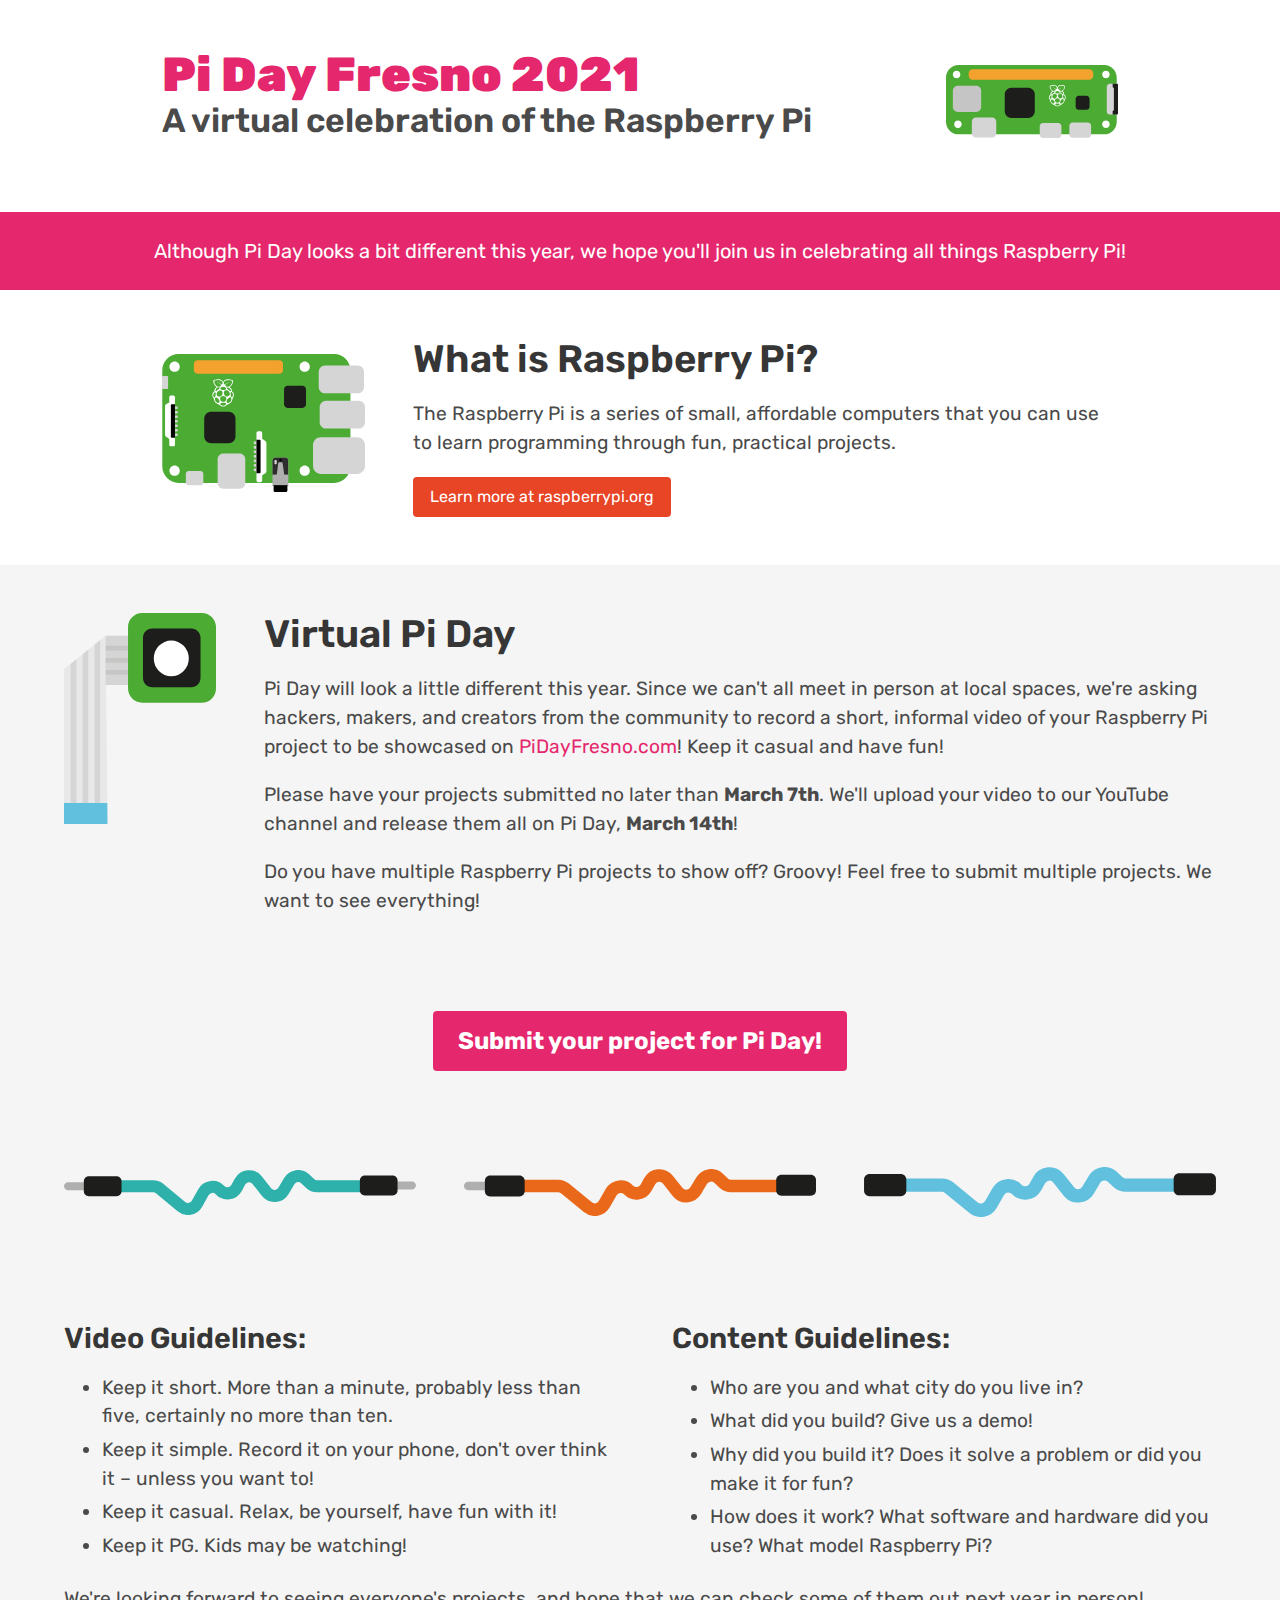
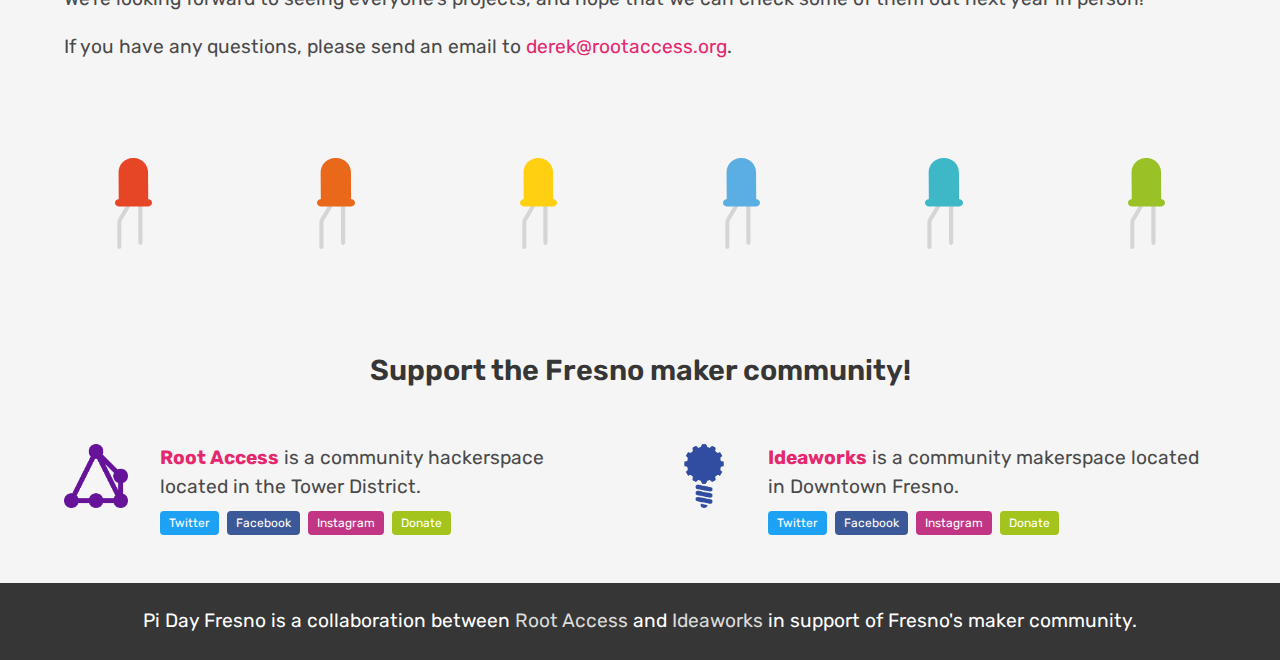
==== commit 6651f733: "Update documentation" ====
--- a/index.html
+++ b/index.html
@@ -25,9 +25,8 @@
                     <h1>Pi Day Fresno 2021</h1>
                     <h2>A virtual celebration of the Raspberry Pi</h2>
                 </div>
-                <div class="column is-4-mobile is-2-tablet">
+                <div class="column is-5-mobile is-2-tablet">
                     <img src="/static/img/jam/Raspberry-Jam-Graphics_Raspberry Pi Zero.svg" alt="" class="is-responsive" />
-                    <!-- <img src="/static/img/pidayfresno-flag.png" alt="PiDay Fresno" class="is-responsive" /> -->
                 </div>
             </div>
         </div>
@@ -47,7 +46,7 @@
         <div class="columns is-centered">
             <div class="column is-10-desktop is-8-desktop">
                 <div class="columns is-mobile is-multiline is-centered is-vcentered is-variable is-6">
-                    <div class="column is-4-mobile is-3-tablet">
+                    <div class="column is-5-mobile is-3-tablet">
                         <img src="/static/img/jam/Raspberry-Jam-Graphics_Raspberry Pi.svg" alt="" class="is-responsive" />
                     </div>
                     <div class="column is-12-mobile is-9-tablet">
@@ -63,10 +62,10 @@
     </div>
 </section>
 
-<section class="section">
+<section class="section pi-day">
     <div class="container">
         <div class="columns is-mobile is-multiline is-centered is-variable is-6">
-            <div class="column is-3-mobile is-2-tablet">
+            <div class="column is-4-mobile is-2-tablet">
                 <img src="/static/img/jam/Raspberry-Jam-Graphics_Camera Module.svg" alt="" class="is-responsive" />
             </div>
             <div class="column is-12-mobile is-10-tablet">
@@ -88,9 +87,9 @@
     </div>
 </section>
 
-<section class="section">
-    <div class="container">
-        <div class="columns is-mobile is-centered is-vcentered is-variable is-8">
+<section class="section wires">
+    <div class="container">
+        <div class="columns is-mobile is-centered is-vcentered is-variable is-2-mobile is-6-tablet is-8-dekstop">
             <div class="column is-4">
                 <img src="/static/img/jam/Raspberry-Jam-Graphics_Jumper Lead FF 3.svg" alt="" class="is-responsive" />
             </div>
@@ -104,7 +103,7 @@
     </div>
 </section>
 
-<section class="section">
+<section class="section guidelines">
     <div class="container">
         <div class="columns is-variable is-8">
             <div class="column is-6">
@@ -139,26 +138,73 @@
     </div>
 </section>
 
-<section class="section">
-    <div class="container">
-        <div class="columns is-mobile is-multiline is-centered is-vcentered is-variable is-8">
-            <div class="column is-2-mobile is-2-tablet is-1-desktop">
+<section class="section leds">
+    <div class="container">
+        <div class="columns is-mobile is-multiline is-centered is-vcentered is-variable is-6-mobile is-6-tablet is-8-desktop">
+            <div class="column is-2-mobile is-1-tablet">
                 <img src="/static/img/jam/Raspberry-Jam-Graphics_LED 1.svg" alt="" class="is-responsive" />
             </div>
-            <div class="column is-2-mobile is-2-tablet is-1-desktop is-offset-1-desktop">
+            <div class="column is-2-mobile is-1-tablet is-offset-1-tablet">
+                <img src="/static/img/jam/Raspberry-Jam-Graphics_LED 4.svg" alt="" class="is-responsive" />
+            </div>
+            <div class="column is-2-mobile is-1-tablet is-offset-1-tablet">
+                <img src="/static/img/jam/Raspberry-Jam-Graphics_LED 5.svg" alt="" class="is-responsive" />
+            </div>
+            <div class="column is-2-mobile is-1-tablet is-offset-1-tablet">
+                <img src="/static/img/jam/Raspberry-Jam-Graphics_LED 3.svg" alt="" class="is-responsive" />
+            </div>
+            <div class="column is-2-mobile is-1-tablet is-offset-1-tablet">
                 <img src="/static/img/jam/Raspberry-Jam-Graphics_LED 2.svg" alt="" class="is-responsive" />
             </div>
-            <div class="column is-2-mobile is-2-tablet is-1-desktop is-offset-1-desktop">
-                <img src="/static/img/jam/Raspberry-Jam-Graphics_LED 3.svg" alt="" class="is-responsive" />
-            </div>
-            <div class="column is-2-mobile is-2-tablet is-1-desktop is-offset-1-desktop">
-                <img src="/static/img/jam/Raspberry-Jam-Graphics_LED 4.svg" alt="" class="is-responsive" />
-            </div>
-            <div class="column is-2-mobile is-2-tablet is-1-desktop is-offset-1-desktop">
-                <img src="/static/img/jam/Raspberry-Jam-Graphics_LED 5.svg" alt="" class="is-responsive" />
-            </div>
-            <div class="column is-2-mobile is-2-tablet is-1-desktop is-offset-1-desktop">
+            <div class="column is-2-mobile is-1-tablet is-offset-1-tablet">
                 <img src="/static/img/jam/Raspberry-Jam-Graphics_LED 6.svg" alt="" class="is-responsive" />
+            </div>
+        </div>
+    </div>
+</section>
+
+<section class="section sponsors">
+    <div class="container">
+        <div class="content has-text-centered">
+            <h3>Support the Fresno maker community!</h3>
+        </div>
+        <div class="columns is-centered is-multiline is-variable is-8">
+            <div class="column is-8-tablet is-6-desktop">
+                <div class="columns is-mobile is-variable is-4">
+                    <div class="column is-2">
+                        <a href="https://rootaccess.org/" target="_blank" class="image">
+                            <img src="/static/img/rootaccess-logo.png" alt="" class="is-responsive" />
+                        </a>
+                    </div>
+                    <div class="column is-10">
+                        <p><a href="https://rootaccess.org/" target="_blank">Root Access</a> is a community hackerspace located in the Tower District.</p>
+                        <div class="tags">
+                            <a class="tag is-twitter" href="https://twitter.com/rootaccessca" target="_blank">Twitter</a>
+                            <a class="tag is-facebook" href="https://www.facebook.com/RootAccessHackerspace/" target="_blank">Facebook</a>
+                            <a class="tag is-instagram" href="https://www.instagram.com/rootaccesshackerspace/" target="_blank">Instagram</a>
+                            <a class="tag is-donate" href="https://rootaccess.org/donate/" target="_blank">Donate</a>
+                        </div>
+                    </div>
+                </div>
+            </div>
+
+            <div class="column is-8-tablet is-6-desktop">
+                <div class="columns is-mobile is-variable is-4">
+                    <div class="column is-2">
+                        <a href="https://www.fresnoideaworks.org/" target="_blank" class="image">
+                            <img src="/static/img/ideaworks-logo.png" alt="" class="is-responsive" />
+                        </a>
+                    </div>
+                    <div class="column is-10">
+                        <p><a href="https://www.fresnoideaworks.org/" target="_blank">Ideaworks</a> is a community makerspace located in Downtown Fresno.</p>
+                        <div class="tags">
+                            <a class="tag is-twitter" href="https://twitter.com/fresnoideaworks" target="_blank">Twitter</a>
+                            <a class="tag is-facebook" href="https://www.facebook.com/FresnoIdeaworks/" target="_blank">Facebook</a>
+                            <a class="tag is-instagram" href="https://www.instagram.com/FresnoIdeaworks/" target="_blank">Instagram</a>
+                            <a class="tag is-donate" href="https://www.fresnoideaworks.org/Donate" target="_blank">Donate</a>
+                        </div>
+                    </div>
+                </div>
             </div>
         </div>
     </div>
--- a/static/css/style.css
+++ b/static/css/style.css
@@ -1 +1 @@
-.pagination-previous,.pagination-next,.pagination-link,.pagination-ellipsis,.file-cta,.file-name,.select select,.textarea,.input,.button{-moz-appearance:none;-webkit-appearance:none;align-items:center;border:1px solid transparent;border-radius:4px;box-shadow:none;display:inline-flex;font-size:1rem;height:2.5em;justify-content:flex-start;line-height:1.5;padding-bottom:calc(0.5em - 1px);padding-left:calc(0.75em - 1px);padding-right:calc(0.75em - 1px);padding-top:calc(0.5em - 1px);position:relative;vertical-align:top}.pagination-previous:focus,.pagination-next:focus,.pagination-link:focus,.pagination-ellipsis:focus,.file-cta:focus,.file-name:focus,.select select:focus,.textarea:focus,.input:focus,.button:focus,.is-focused.pagination-previous,.is-focused.pagination-next,.is-focused.pagination-link,.is-focused.pagination-ellipsis,.is-focused.file-cta,.is-focused.file-name,.select select.is-focused,.is-focused.textarea,.is-focused.input,.is-focused.button,.pagination-previous:active,.pagination-next:active,.pagination-link:active,.pagination-ellipsis:active,.file-cta:active,.file-name:active,.select select:active,.textarea:active,.input:active,.button:active,.is-active.pagination-previous,.is-active.pagination-next,.is-active.pagination-link,.is-active.pagination-ellipsis,.is-active.file-cta,.is-active.file-name,.select select.is-active,.is-active.textarea,.is-active.input,.is-active.button{outline:none}.pagination-previous[disabled],.pagination-next[disabled],.pagination-link[disabled],.pagination-ellipsis[disabled],.file-cta[disabled],.file-name[disabled],.select select[disabled],.textarea[disabled],.input[disabled],.button[disabled],fieldset[disabled] .pagination-previous,fieldset[disabled] .pagination-next,fieldset[disabled] .pagination-link,fieldset[disabled] .pagination-ellipsis,fieldset[disabled] .file-cta,fieldset[disabled] .file-name,fieldset[disabled] .select select,.select fieldset[disabled] select,fieldset[disabled] .textarea,fieldset[disabled] .input,fieldset[disabled] .button{cursor:not-allowed}.is-unselectable,.tabs,.pagination-previous,.pagination-next,.pagination-link,.pagination-ellipsis,.breadcrumb,.file,.button{-webkit-touch-callout:none;-webkit-user-select:none;-moz-user-select:none;-ms-user-select:none;user-select:none}.navbar-link:not(.is-arrowless)::after,.select:not(.is-multiple):not(.is-loading)::after{border:3px solid rgba(0,0,0,0);border-radius:2px;border-right:0;border-top:0;content:" ";display:block;height:0.625em;margin-top:-0.4375em;pointer-events:none;position:absolute;top:50%;transform:rotate(-45deg);transform-origin:center;width:0.625em}.tabs:not(:last-child),.pagination:not(:last-child),.message:not(:last-child),.level:not(:last-child),.breadcrumb:not(:last-child),.highlight:not(:last-child),.block:not(:last-child),.title:not(:last-child),.subtitle:not(:last-child),.table-container:not(:last-child),.table:not(:last-child),.progress:not(:last-child),.notification:not(:last-child),.content:not(:last-child),.box:not(:last-child){margin-bottom:1.5rem}.modal-close,.delete{-webkit-touch-callout:none;-webkit-user-select:none;-moz-user-select:none;-ms-user-select:none;user-select:none;-moz-appearance:none;-webkit-appearance:none;background-color:rgba(10,10,10,0.2);border:none;border-radius:290486px;cursor:pointer;pointer-events:auto;display:inline-block;flex-grow:0;flex-shrink:0;font-size:0;height:20px;max-height:20px;max-width:20px;min-height:20px;min-width:20px;outline:none;position:relative;vertical-align:top;width:20px}.modal-close::before,.delete::before,.modal-close::after,.delete::after{background-color:#fff;content:"";display:block;left:50%;position:absolute;top:50%;transform:translateX(-50%) translateY(-50%) rotate(45deg);transform-origin:center center}.modal-close::before,.delete::before{height:2px;width:50%}.modal-close::after,.delete::after{height:50%;width:2px}.modal-close:hover,.delete:hover,.modal-close:focus,.delete:focus{background-color:rgba(10,10,10,0.3)}.modal-close:active,.delete:active{background-color:rgba(10,10,10,0.4)}.is-small.modal-close,.is-small.delete{height:16px;max-height:16px;max-width:16px;min-height:16px;min-width:16px;width:16px}.is-medium.modal-close,.is-medium.delete{height:24px;max-height:24px;max-width:24px;min-height:24px;min-width:24px;width:24px}.is-large.modal-close,.is-large.delete{height:32px;max-height:32px;max-width:32px;min-height:32px;min-width:32px;width:32px}.control.is-loading::after,.select.is-loading::after,.loader,.button.is-loading::after{animation:spinAround 500ms infinite linear;border:2px solid #dbdbdb;border-radius:290486px;border-right-color:transparent;border-top-color:transparent;content:"";display:block;height:1em;position:relative;width:1em}.hero-video,.is-overlay,.modal-background,.modal,.image.is-square img,.image.is-square .has-ratio,.image.is-1by1 img,.image.is-1by1 .has-ratio,.image.is-5by4 img,.image.is-5by4 .has-ratio,.image.is-4by3 img,.image.is-4by3 .has-ratio,.image.is-3by2 img,.image.is-3by2 .has-ratio,.image.is-5by3 img,.image.is-5by3 .has-ratio,.image.is-16by9 img,.image.is-16by9 .has-ratio,.image.is-2by1 img,.image.is-2by1 .has-ratio,.image.is-3by1 img,.image.is-3by1 .has-ratio,.image.is-4by5 img,.image.is-4by5 .has-ratio,.image.is-3by4 img,.image.is-3by4 .has-ratio,.image.is-2by3 img,.image.is-2by3 .has-ratio,.image.is-3by5 img,.image.is-3by5 .has-ratio,.image.is-9by16 img,.image.is-9by16 .has-ratio,.image.is-1by2 img,.image.is-1by2 .has-ratio,.image.is-1by3 img,.image.is-1by3 .has-ratio{bottom:0;left:0;position:absolute;right:0;top:0}.semi{font-weight:500}h1,h2{font-weight:bold}img.is-responsive{display:inline-block;width:100%}p.lead{font-size:1.5rem}section.header{background-color:#fff}section.header h1{color:#e5286d;font-size:3rem;font-weight:900;margin:0}section.header h2{color:#4a4a4a;margin:0 !important}section.welcome{background-color:#e5286d !important}section.welcome p{font-size:1.25rem;font-weight:400}section.what-is{background-color:#fff}section.signup a{background-color:#e5286d !important;font-size:3rem;font-weight:bold}section.collab a{color:#dbdbdb !important}section.collab a:hover{color:#e5286d !important}/*! bulma.io v0.9.2 | MIT License | github.com/jgthms/bulma */.pagination-previous,.pagination-next,.pagination-link,.pagination-ellipsis,.file-cta,.file-name,.select select,.textarea,.input,.button{-moz-appearance:none;-webkit-appearance:none;align-items:center;border:1px solid transparent;border-radius:4px;box-shadow:none;display:inline-flex;font-size:1rem;height:2.5em;justify-content:flex-start;line-height:1.5;padding-bottom:calc(0.5em - 1px);padding-left:calc(0.75em - 1px);padding-right:calc(0.75em - 1px);padding-top:calc(0.5em - 1px);position:relative;vertical-align:top}.pagination-previous:focus,.pagination-next:focus,.pagination-link:focus,.pagination-ellipsis:focus,.file-cta:focus,.file-name:focus,.select select:focus,.textarea:focus,.input:focus,.button:focus,.is-focused.pagination-previous,.is-focused.pagination-next,.is-focused.pagination-link,.is-focused.pagination-ellipsis,.is-focused.file-cta,.is-focused.file-name,.select select.is-focused,.is-focused.textarea,.is-focused.input,.is-focused.button,.pagination-previous:active,.pagination-next:active,.pagination-link:active,.pagination-ellipsis:active,.file-cta:active,.file-name:active,.select select:active,.textarea:active,.input:active,.button:active,.is-active.pagination-previous,.is-active.pagination-next,.is-active.pagination-link,.is-active.pagination-ellipsis,.is-active.file-cta,.is-active.file-name,.select select.is-active,.is-active.textarea,.is-active.input,.is-active.button{outline:none}.pagination-previous[disabled],.pagination-next[disabled],.pagination-link[disabled],.pagination-ellipsis[disabled],.file-cta[disabled],.file-name[disabled],.select select[disabled],.textarea[disabled],.input[disabled],.button[disabled],fieldset[disabled] .pagination-previous,fieldset[disabled] .pagination-next,fieldset[disabled] .pagination-link,fieldset[disabled] .pagination-ellipsis,fieldset[disabled] .file-cta,fieldset[disabled] .file-name,fieldset[disabled] .select select,.select fieldset[disabled] select,fieldset[disabled] .textarea,fieldset[disabled] .input,fieldset[disabled] .button{cursor:not-allowed}.is-unselectable,.tabs,.pagination-previous,.pagination-next,.pagination-link,.pagination-ellipsis,.breadcrumb,.file,.button{-webkit-touch-callout:none;-webkit-user-select:none;-moz-user-select:none;-ms-user-select:none;user-select:none}.navbar-link:not(.is-arrowless)::after,.select:not(.is-multiple):not(.is-loading)::after{border:3px solid rgba(0,0,0,0);border-radius:2px;border-right:0;border-top:0;content:" ";display:block;height:0.625em;margin-top:-0.4375em;pointer-events:none;position:absolute;top:50%;transform:rotate(-45deg);transform-origin:center;width:0.625em}.tabs:not(:last-child),.pagination:not(:last-child),.message:not(:last-child),.level:not(:last-child),.breadcrumb:not(:last-child),.highlight:not(:last-child),.block:not(:last-child),.title:not(:last-child),.subtitle:not(:last-child),.table-container:not(:last-child),.table:not(:last-child),.progress:not(:last-child),.notification:not(:last-child),.content:not(:last-child),.box:not(:last-child){margin-bottom:1.5rem}.modal-close,.delete{-webkit-touch-callout:none;-webkit-user-select:none;-moz-user-select:none;-ms-user-select:none;user-select:none;-moz-appearance:none;-webkit-appearance:none;background-color:rgba(10,10,10,0.2);border:none;border-radius:290486px;cursor:pointer;pointer-events:auto;display:inline-block;flex-grow:0;flex-shrink:0;font-size:0;height:20px;max-height:20px;max-width:20px;min-height:20px;min-width:20px;outline:none;position:relative;vertical-align:top;width:20px}.modal-close::before,.delete::before,.modal-close::after,.delete::after{background-color:#fff;content:"";display:block;left:50%;position:absolute;top:50%;transform:translateX(-50%) translateY(-50%) rotate(45deg);transform-origin:center center}.modal-close::before,.delete::before{height:2px;width:50%}.modal-close::after,.delete::after{height:50%;width:2px}.modal-close:hover,.delete:hover,.modal-close:focus,.delete:focus{background-color:rgba(10,10,10,0.3)}.modal-close:active,.delete:active{background-color:rgba(10,10,10,0.4)}.is-small.modal-close,.is-small.delete{height:16px;max-height:16px;max-width:16px;min-height:16px;min-width:16px;width:16px}.is-medium.modal-close,.is-medium.delete{height:24px;max-height:24px;max-width:24px;min-height:24px;min-width:24px;width:24px}.is-large.modal-close,.is-large.delete{height:32px;max-height:32px;max-width:32px;min-height:32px;min-width:32px;width:32px}.control.is-loading::after,.select.is-loading::after,.loader,.button.is-loading::after{animation:spinAround 500ms infinite linear;border:2px solid #dbdbdb;border-radius:290486px;border-right-color:transparent;border-top-color:transparent;content:"";display:block;height:1em;position:relative;width:1em}.hero-video,.is-overlay,.modal-background,.modal,.image.is-square img,.image.is-square .has-ratio,.image.is-1by1 img,.image.is-1by1 .has-ratio,.image.is-5by4 img,.image.is-5by4 .has-ratio,.image.is-4by3 img,.image.is-4by3 .has-ratio,.image.is-3by2 img,.image.is-3by2 .has-ratio,.image.is-5by3 img,.image.is-5by3 .has-ratio,.image.is-16by9 img,.image.is-16by9 .has-ratio,.image.is-2by1 img,.image.is-2by1 .has-ratio,.image.is-3by1 img,.image.is-3by1 .has-ratio,.image.is-4by5 img,.image.is-4by5 .has-ratio,.image.is-3by4 img,.image.is-3by4 .has-ratio,.image.is-2by3 img,.image.is-2by3 .has-ratio,.image.is-3by5 img,.image.is-3by5 .has-ratio,.image.is-9by16 img,.image.is-9by16 .has-ratio,.image.is-1by2 img,.image.is-1by2 .has-ratio,.image.is-1by3 img,.image.is-1by3 .has-ratio{bottom:0;left:0;position:absolute;right:0;top:0}/*! minireset.css v0.0.6 | MIT License | github.com/jgthms/minireset.css */html,body,p,ol,ul,li,dl,dt,dd,blockquote,figure,fieldset,legend,textarea,pre,iframe,hr,h1,h2,h3,h4,h5,h6{margin:0;padding:0}h1,h2,h3,h4,h5,h6{font-size:100%;font-weight:normal}ul{list-style:none}button,input,select,textarea{margin:0}html{box-sizing:border-box}*,*::before,*::after{box-sizing:inherit}img,video{height:auto;max-width:100%}iframe{border:0}table{border-collapse:collapse;border-spacing:0}td,th{padding:0}td:not([align]),th:not([align]){text-align:inherit}html{background-color:#f5f5f5;font-size:16px;-moz-osx-font-smoothing:grayscale;-webkit-font-smoothing:antialiased;min-width:300px;overflow-x:hidden;overflow-y:scroll;text-rendering:optimizeLegibility;text-size-adjust:100%}article,aside,figure,footer,header,hgroup,section{display:block}body,button,input,optgroup,select,textarea{font-family:"Rubik",sans-serif}code,pre{-moz-osx-font-smoothing:auto;-webkit-font-smoothing:auto;font-family:monospace}body{color:#4a4a4a;font-size:1.2em;font-weight:400;line-height:1.5}a{color:#e5286d;cursor:pointer;text-decoration:none}a strong{color:currentColor}a:hover{color:#363636}code{background-color:#f5f5f5;color:#af2b13;font-size:.875em;font-weight:normal;padding:0.25em 0.5em 0.25em}hr{background-color:#f5f5f5;border:none;display:block;height:2px;margin:1.5rem 0}img{height:auto;max-width:100%}input[type="checkbox"],input[type="radio"]{vertical-align:baseline}small{font-size:.875em}span{font-style:inherit;font-weight:inherit}strong{color:#363636;font-weight:700}fieldset{border:none}pre{-webkit-overflow-scrolling:touch;background-color:#f5f5f5;color:#4a4a4a;font-size:.875em;overflow-x:auto;padding:1.25rem 1.5rem;white-space:pre;word-wrap:normal}pre code{background-color:transparent;color:currentColor;font-size:1em;padding:0}table td,table th{vertical-align:top}table td:not([align]),table th:not([align]){text-align:inherit}table th{color:#363636}@keyframes spinAround{from{transform:rotate(0deg)}to{transform:rotate(359deg)}}.box{background-color:#fff;border-radius:6px;box-shadow:0 0.5em 1em -0.125em rgba(10,10,10,0.1),0 0px 0 1px rgba(10,10,10,0.02);color:#4a4a4a;display:block;padding:1.25rem}a.box:hover,a.box:focus{box-shadow:0 0.5em 1em -0.125em rgba(10,10,10,0.1),0 0 0 1px #e5286d}a.box:active{box-shadow:inset 0 1px 2px rgba(10,10,10,0.2),0 0 0 1px #e5286d}.button{background-color:#fff;border-color:#dbdbdb;border-width:1px;color:#363636;cursor:pointer;justify-content:center;padding-bottom:calc(0.5em - 1px);padding-left:1em;padding-right:1em;padding-top:calc(0.5em - 1px);text-align:center;white-space:nowrap}.button strong{color:inherit}.button .icon,.button .icon.is-small,.button .icon.is-medium,.button .icon.is-large{height:1.5em;width:1.5em}.button .icon:first-child:not(:last-child){margin-left:calc(-.5em - 1px);margin-right:.25em}.button .icon:last-child:not(:first-child){margin-left:.25em;margin-right:calc(-.5em - 1px)}.button .icon:first-child:last-child{margin-left:calc(-.5em - 1px);margin-right:calc(-.5em - 1px)}.button:hover,.button.is-hovered{border-color:#b5b5b5;color:#363636}.button:focus,.button.is-focused{border-color:#a7d8f1;color:#363636}.button:focus:not(:active),.button.is-focused:not(:active){box-shadow:0 0 0 0.125em rgba(229,40,109,0.25)}.button:active,.button.is-active{border-color:#4a4a4a;color:#363636}.button.is-text{background-color:transparent;border-color:transparent;color:#4a4a4a;text-decoration:underline}.button.is-text:hover,.button.is-text.is-hovered,.button.is-text:focus,.button.is-text.is-focused{background-color:#f5f5f5;color:#363636}.button.is-text:active,.button.is-text.is-active{background-color:#e8e8e8;color:#363636}.button.is-text[disabled],fieldset[disabled] .button.is-text{background-color:transparent;border-color:transparent;box-shadow:none}.button.is-ghost{background:none;border-color:rgba(0,0,0,0);color:#e5286d;text-decoration:none}.button.is-ghost:hover,.button.is-ghost.is-hovered{color:#e5286d;text-decoration:underline}.button.is-white{background-color:#fff;border-color:transparent;color:#0a0a0a}.button.is-white:hover,.button.is-white.is-hovered{background-color:#f9f9f9;border-color:transparent;color:#0a0a0a}.button.is-white:focus,.button.is-white.is-focused{border-color:transparent;color:#0a0a0a}.button.is-white:focus:not(:active),.button.is-white.is-focused:not(:active){box-shadow:0 0 0 0.125em rgba(255,255,255,0.25)}.button.is-white:active,.button.is-white.is-active{background-color:#f2f2f2;border-color:transparent;color:#0a0a0a}.button.is-white[disabled],fieldset[disabled] .button.is-white{background-color:#fff;border-color:transparent;box-shadow:none}.button.is-white.is-inverted{background-color:#0a0a0a;color:#fff}.button.is-white.is-inverted:hover,.button.is-white.is-inverted.is-hovered{background-color:#000}.button.is-white.is-inverted[disabled],fieldset[disabled] .button.is-white.is-inverted{background-color:#0a0a0a;border-color:transparent;box-shadow:none;color:#fff}.button.is-white.is-loading::after{border-color:transparent transparent #0a0a0a #0a0a0a !important}.button.is-white.is-outlined{background-color:transparent;border-color:#fff;color:#fff}.button.is-white.is-outlined:hover,.button.is-white.is-outlined.is-hovered,.button.is-white.is-outlined:focus,.button.is-white.is-outlined.is-focused{background-color:#fff;border-color:#fff;color:#0a0a0a}.button.is-white.is-outlined.is-loading::after{border-color:transparent transparent #fff #fff !important}.button.is-white.is-outlined.is-loading:hover::after,.button.is-white.is-outlined.is-loading.is-hovered::after,.button.is-white.is-outlined.is-loading:focus::after,.button.is-white.is-outlined.is-loading.is-focused::after{border-color:transparent transparent #0a0a0a #0a0a0a !important}.button.is-white.is-outlined[disabled],fieldset[disabled] .button.is-white.is-outlined{background-color:transparent;border-color:#fff;box-shadow:none;color:#fff}.button.is-white.is-inverted.is-outlined{background-color:transparent;border-color:#0a0a0a;color:#0a0a0a}.button.is-white.is-inverted.is-outlined:hover,.button.is-white.is-inverted.is-outlined.is-hovered,.button.is-white.is-inverted.is-outlined:focus,.button.is-white.is-inverted.is-outlined.is-focused{background-color:#0a0a0a;color:#fff}.button.is-white.is-inverted.is-outlined.is-loading:hover::after,.button.is-white.is-inverted.is-outlined.is-loading.is-hovered::after,.button.is-white.is-inverted.is-outlined.is-loading:focus::after,.button.is-white.is-inverted.is-outlined.is-loading.is-focused::after{border-color:transparent transparent #fff #fff !important}.button.is-white.is-inverted.is-outlined[disabled],fieldset[disabled] .button.is-white.is-inverted.is-outlined{background-color:transparent;border-color:#0a0a0a;box-shadow:none;color:#0a0a0a}.button.is-black{background-color:#0a0a0a;border-color:transparent;color:#fff}.button.is-black:hover,.button.is-black.is-hovered{background-color:#040404;border-color:transparent;color:#fff}.button.is-black:focus,.button.is-black.is-focused{border-color:transparent;color:#fff}.button.is-black:focus:not(:active),.button.is-black.is-focused:not(:active){box-shadow:0 0 0 0.125em rgba(10,10,10,0.25)}.button.is-black:active,.button.is-black.is-active{background-color:#000;border-color:transparent;color:#fff}.button.is-black[disabled],fieldset[disabled] .button.is-black{background-color:#0a0a0a;border-color:transparent;box-shadow:none}.button.is-black.is-inverted{background-color:#fff;color:#0a0a0a}.button.is-black.is-inverted:hover,.button.is-black.is-inverted.is-hovered{background-color:#f2f2f2}.button.is-black.is-inverted[disabled],fieldset[disabled] .button.is-black.is-inverted{background-color:#fff;border-color:transparent;box-shadow:none;color:#0a0a0a}.button.is-black.is-loading::after{border-color:transparent transparent #fff #fff !important}.button.is-black.is-outlined{background-color:transparent;border-color:#0a0a0a;color:#0a0a0a}.button.is-black.is-outlined:hover,.button.is-black.is-outlined.is-hovered,.button.is-black.is-outlined:focus,.button.is-black.is-outlined.is-focused{background-color:#0a0a0a;border-color:#0a0a0a;color:#fff}.button.is-black.is-outlined.is-loading::after{border-color:transparent transparent #0a0a0a #0a0a0a !important}.button.is-black.is-outlined.is-loading:hover::after,.button.is-black.is-outlined.is-loading.is-hovered::after,.button.is-black.is-outlined.is-loading:focus::after,.button.is-black.is-outlined.is-loading.is-focused::after{border-color:transparent transparent #fff #fff !important}.button.is-black.is-outlined[disabled],fieldset[disabled] .button.is-black.is-outlined{background-color:transparent;border-color:#0a0a0a;box-shadow:none;color:#0a0a0a}.button.is-black.is-inverted.is-outlined{background-color:transparent;border-color:#fff;color:#fff}.button.is-black.is-inverted.is-outlined:hover,.button.is-black.is-inverted.is-outlined.is-hovered,.button.is-black.is-inverted.is-outlined:focus,.button.is-black.is-inverted.is-outlined.is-focused{background-color:#fff;color:#0a0a0a}.button.is-black.is-inverted.is-outlined.is-loading:hover::after,.button.is-black.is-inverted.is-outlined.is-loading.is-hovered::after,.button.is-black.is-inverted.is-outlined.is-loading:focus::after,.button.is-black.is-inverted.is-outlined.is-loading.is-focused::after{border-color:transparent transparent #0a0a0a #0a0a0a !important}.button.is-black.is-inverted.is-outlined[disabled],fieldset[disabled] .button.is-black.is-inverted.is-outlined{background-color:transparent;border-color:#fff;box-shadow:none;color:#fff}.button.is-light{background-color:#f5f5f5;border-color:transparent;color:rgba(0,0,0,0.7)}.button.is-light:hover,.button.is-light.is-hovered{background-color:#eee;border-color:transparent;color:rgba(0,0,0,0.7)}.button.is-light:focus,.button.is-light.is-focused{border-color:transparent;color:rgba(0,0,0,0.7)}.button.is-light:focus:not(:active),.button.is-light.is-focused:not(:active){box-shadow:0 0 0 0.125em rgba(245,245,245,0.25)}.button.is-light:active,.button.is-light.is-active{background-color:#e8e8e8;border-color:transparent;color:rgba(0,0,0,0.7)}.button.is-light[disabled],fieldset[disabled] .button.is-light{background-color:#f5f5f5;border-color:transparent;box-shadow:none}.button.is-light.is-inverted{background-color:rgba(0,0,0,0.7);color:#f5f5f5}.button.is-light.is-inverted:hover,.button.is-light.is-inverted.is-hovered{background-color:rgba(0,0,0,0.7)}.button.is-light.is-inverted[disabled],fieldset[disabled] .button.is-light.is-inverted{background-color:rgba(0,0,0,0.7);border-color:transparent;box-shadow:none;color:#f5f5f5}.button.is-light.is-loading::after{border-color:transparent transparent rgba(0,0,0,0.7) rgba(0,0,0,0.7) !important}.button.is-light.is-outlined{background-color:transparent;border-color:#f5f5f5;color:#f5f5f5}.button.is-light.is-outlined:hover,.button.is-light.is-outlined.is-hovered,.button.is-light.is-outlined:focus,.button.is-light.is-outlined.is-focused{background-color:#f5f5f5;border-color:#f5f5f5;color:rgba(0,0,0,0.7)}.button.is-light.is-outlined.is-loading::after{border-color:transparent transparent #f5f5f5 #f5f5f5 !important}.button.is-light.is-outlined.is-loading:hover::after,.button.is-light.is-outlined.is-loading.is-hovered::after,.button.is-light.is-outlined.is-loading:focus::after,.button.is-light.is-outlined.is-loading.is-focused::after{border-color:transparent transparent rgba(0,0,0,0.7) rgba(0,0,0,0.7) !important}.button.is-light.is-outlined[disabled],fieldset[disabled] .button.is-light.is-outlined{background-color:transparent;border-color:#f5f5f5;box-shadow:none;color:#f5f5f5}.button.is-light.is-inverted.is-outlined{background-color:transparent;border-color:rgba(0,0,0,0.7);color:rgba(0,0,0,0.7)}.button.is-light.is-inverted.is-outlined:hover,.button.is-light.is-inverted.is-outlined.is-hovered,.button.is-light.is-inverted.is-outlined:focus,.button.is-light.is-inverted.is-outlined.is-focused{background-color:rgba(0,0,0,0.7);color:#f5f5f5}.button.is-light.is-inverted.is-outlined.is-loading:hover::after,.button.is-light.is-inverted.is-outlined.is-loading.is-hovered::after,.button.is-light.is-inverted.is-outlined.is-loading:focus::after,.button.is-light.is-inverted.is-outlined.is-loading.is-focused::after{border-color:transparent transparent #f5f5f5 #f5f5f5 !important}.button.is-light.is-inverted.is-outlined[disabled],fieldset[disabled] .button.is-light.is-inverted.is-outlined{background-color:transparent;border-color:rgba(0,0,0,0.7);box-shadow:none;color:rgba(0,0,0,0.7)}.button.is-dark{background-color:#363636;border-color:transparent;color:#fff}.button.is-dark:hover,.button.is-dark.is-hovered{background-color:#2f2f2f;border-color:transparent;color:#fff}.button.is-dark:focus,.button.is-dark.is-focused{border-color:transparent;color:#fff}.button.is-dark:focus:not(:active),.button.is-dark.is-focused:not(:active){box-shadow:0 0 0 0.125em rgba(54,54,54,0.25)}.button.is-dark:active,.button.is-dark.is-active{background-color:#292929;border-color:transparent;color:#fff}.button.is-dark[disabled],fieldset[disabled] .button.is-dark{background-color:#363636;border-color:transparent;box-shadow:none}.button.is-dark.is-inverted{background-color:#fff;color:#363636}.button.is-dark.is-inverted:hover,.button.is-dark.is-inverted.is-hovered{background-color:#f2f2f2}.button.is-dark.is-inverted[disabled],fieldset[disabled] .button.is-dark.is-inverted{background-color:#fff;border-color:transparent;box-shadow:none;color:#363636}.button.is-dark.is-loading::after{border-color:transparent transparent #fff #fff !important}.button.is-dark.is-outlined{background-color:transparent;border-color:#363636;color:#363636}.button.is-dark.is-outlined:hover,.button.is-dark.is-outlined.is-hovered,.button.is-dark.is-outlined:focus,.button.is-dark.is-outlined.is-focused{background-color:#363636;border-color:#363636;color:#fff}.button.is-dark.is-outlined.is-loading::after{border-color:transparent transparent #363636 #363636 !important}.button.is-dark.is-outlined.is-loading:hover::after,.button.is-dark.is-outlined.is-loading.is-hovered::after,.button.is-dark.is-outlined.is-loading:focus::after,.button.is-dark.is-outlined.is-loading.is-focused::after{border-color:transparent transparent #fff #fff !important}.button.is-dark.is-outlined[disabled],fieldset[disabled] .button.is-dark.is-outlined{background-color:transparent;border-color:#363636;box-shadow:none;color:#363636}.button.is-dark.is-inverted.is-outlined{background-color:transparent;border-color:#fff;color:#fff}.button.is-dark.is-inverted.is-outlined:hover,.button.is-dark.is-inverted.is-outlined.is-hovered,.button.is-dark.is-inverted.is-outlined:focus,.button.is-dark.is-inverted.is-outlined.is-focused{background-color:#fff;color:#363636}.button.is-dark.is-inverted.is-outlined.is-loading:hover::after,.button.is-dark.is-inverted.is-outlined.is-loading.is-hovered::after,.button.is-dark.is-inverted.is-outlined.is-loading:focus::after,.button.is-dark.is-inverted.is-outlined.is-loading.is-focused::after{border-color:transparent transparent #363636 #363636 !important}.button.is-dark.is-inverted.is-outlined[disabled],fieldset[disabled] .button.is-dark.is-inverted.is-outlined{background-color:transparent;border-color:#fff;box-shadow:none;color:#fff}.button.is-primary{background-color:#00d1b2;border-color:transparent;color:#fff}.button.is-primary:hover,.button.is-primary.is-hovered{background-color:#00c4a7;border-color:transparent;color:#fff}.button.is-primary:focus,.button.is-primary.is-focused{border-color:transparent;color:#fff}.button.is-primary:focus:not(:active),.button.is-primary.is-focused:not(:active){box-shadow:0 0 0 0.125em rgba(0,209,178,0.25)}.button.is-primary:active,.button.is-primary.is-active{background-color:#00b89c;border-color:transparent;color:#fff}.button.is-primary[disabled],fieldset[disabled] .button.is-primary{background-color:#00d1b2;border-color:transparent;box-shadow:none}.button.is-primary.is-inverted{background-color:#fff;color:#00d1b2}.button.is-primary.is-inverted:hover,.button.is-primary.is-inverted.is-hovered{background-color:#f2f2f2}.button.is-primary.is-inverted[disabled],fieldset[disabled] .button.is-primary.is-inverted{background-color:#fff;border-color:transparent;box-shadow:none;color:#00d1b2}.button.is-primary.is-loading::after{border-color:transparent transparent #fff #fff !important}.button.is-primary.is-outlined{background-color:transparent;border-color:#00d1b2;color:#00d1b2}.button.is-primary.is-outlined:hover,.button.is-primary.is-outlined.is-hovered,.button.is-primary.is-outlined:focus,.button.is-primary.is-outlined.is-focused{background-color:#00d1b2;border-color:#00d1b2;color:#fff}.button.is-primary.is-outlined.is-loading::after{border-color:transparent transparent #00d1b2 #00d1b2 !important}.button.is-primary.is-outlined.is-loading:hover::after,.button.is-primary.is-outlined.is-loading.is-hovered::after,.button.is-primary.is-outlined.is-loading:focus::after,.button.is-primary.is-outlined.is-loading.is-focused::after{border-color:transparent transparent #fff #fff !important}.button.is-primary.is-outlined[disabled],fieldset[disabled] .button.is-primary.is-outlined{background-color:transparent;border-color:#00d1b2;box-shadow:none;color:#00d1b2}.button.is-primary.is-inverted.is-outlined{background-color:transparent;border-color:#fff;color:#fff}.button.is-primary.is-inverted.is-outlined:hover,.button.is-primary.is-inverted.is-outlined.is-hovered,.button.is-primary.is-inverted.is-outlined:focus,.button.is-primary.is-inverted.is-outlined.is-focused{background-color:#fff;color:#00d1b2}.button.is-primary.is-inverted.is-outlined.is-loading:hover::after,.button.is-primary.is-inverted.is-outlined.is-loading.is-hovered::after,.button.is-primary.is-inverted.is-outlined.is-loading:focus::after,.button.is-primary.is-inverted.is-outlined.is-loading.is-focused::after{border-color:transparent transparent #00d1b2 #00d1b2 !important}.button.is-primary.is-inverted.is-outlined[disabled],fieldset[disabled] .button.is-primary.is-inverted.is-outlined{background-color:transparent;border-color:#fff;box-shadow:none;color:#fff}.button.is-primary.is-light{background-color:#ebfffc;color:#00947e}.button.is-primary.is-light:hover,.button.is-primary.is-light.is-hovered{background-color:#defffa;border-color:transparent;color:#00947e}.button.is-primary.is-light:active,.button.is-primary.is-light.is-active{background-color:#d1fff8;border-color:transparent;color:#00947e}.button.is-link{background-color:#a7d8f1;border-color:transparent;color:rgba(0,0,0,0.7)}.button.is-link:hover,.button.is-link.is-hovered{background-color:#9cd3ef;border-color:transparent;color:rgba(0,0,0,0.7)}.button.is-link:focus,.button.is-link.is-focused{border-color:transparent;color:rgba(0,0,0,0.7)}.button.is-link:focus:not(:active),.button.is-link.is-focused:not(:active){box-shadow:0 0 0 0.125em rgba(167,216,241,0.25)}.button.is-link:active,.button.is-link.is-active{background-color:#91ceee;border-color:transparent;color:rgba(0,0,0,0.7)}.button.is-link[disabled],fieldset[disabled] .button.is-link{background-color:#a7d8f1;border-color:transparent;box-shadow:none}.button.is-link.is-inverted{background-color:rgba(0,0,0,0.7);color:#a7d8f1}.button.is-link.is-inverted:hover,.button.is-link.is-inverted.is-hovered{background-color:rgba(0,0,0,0.7)}.button.is-link.is-inverted[disabled],fieldset[disabled] .button.is-link.is-inverted{background-color:rgba(0,0,0,0.7);border-color:transparent;box-shadow:none;color:#a7d8f1}.button.is-link.is-loading::after{border-color:transparent transparent rgba(0,0,0,0.7) rgba(0,0,0,0.7) !important}.button.is-link.is-outlined{background-color:transparent;border-color:#a7d8f1;color:#a7d8f1}.button.is-link.is-outlined:hover,.button.is-link.is-outlined.is-hovered,.button.is-link.is-outlined:focus,.button.is-link.is-outlined.is-focused{background-color:#a7d8f1;border-color:#a7d8f1;color:rgba(0,0,0,0.7)}.button.is-link.is-outlined.is-loading::after{border-color:transparent transparent #a7d8f1 #a7d8f1 !important}.button.is-link.is-outlined.is-loading:hover::after,.button.is-link.is-outlined.is-loading.is-hovered::after,.button.is-link.is-outlined.is-loading:focus::after,.button.is-link.is-outlined.is-loading.is-focused::after{border-color:transparent transparent rgba(0,0,0,0.7) rgba(0,0,0,0.7) !important}.button.is-link.is-outlined[disabled],fieldset[disabled] .button.is-link.is-outlined{background-color:transparent;border-color:#a7d8f1;box-shadow:none;color:#a7d8f1}.button.is-link.is-inverted.is-outlined{background-color:transparent;border-color:rgba(0,0,0,0.7);color:rgba(0,0,0,0.7)}.button.is-link.is-inverted.is-outlined:hover,.button.is-link.is-inverted.is-outlined.is-hovered,.button.is-link.is-inverted.is-outlined:focus,.button.is-link.is-inverted.is-outlined.is-focused{background-color:rgba(0,0,0,0.7);color:#a7d8f1}.button.is-link.is-inverted.is-outlined.is-loading:hover::after,.button.is-link.is-inverted.is-outlined.is-loading.is-hovered::after,.button.is-link.is-inverted.is-outlined.is-loading:focus::after,.button.is-link.is-inverted.is-outlined.is-loading.is-focused::after{border-color:transparent transparent #a7d8f1 #a7d8f1 !important}.button.is-link.is-inverted.is-outlined[disabled],fieldset[disabled] .button.is-link.is-inverted.is-outlined{background-color:transparent;border-color:rgba(0,0,0,0.7);box-shadow:none;color:rgba(0,0,0,0.7)}.button.is-link.is-light{background-color:#edf7fc;color:#145b80}.button.is-link.is-light:hover,.button.is-link.is-light.is-hovered{background-color:#e2f2fa;border-color:transparent;color:#145b80}.button.is-link.is-light:active,.button.is-link.is-light.is-active{background-color:#d7edf9;border-color:transparent;color:#145b80}.button.is-info{background-color:#3298dc;border-color:transparent;color:#fff}.button.is-info:hover,.button.is-info.is-hovered{background-color:#2793da;border-color:transparent;color:#fff}.button.is-info:focus,.button.is-info.is-focused{border-color:transparent;color:#fff}.button.is-info:focus:not(:active),.button.is-info.is-focused:not(:active){box-shadow:0 0 0 0.125em rgba(50,152,220,0.25)}.button.is-info:active,.button.is-info.is-active{background-color:#238cd1;border-color:transparent;color:#fff}.button.is-info[disabled],fieldset[disabled] .button.is-info{background-color:#3298dc;border-color:transparent;box-shadow:none}.button.is-info.is-inverted{background-color:#fff;color:#3298dc}.button.is-info.is-inverted:hover,.button.is-info.is-inverted.is-hovered{background-color:#f2f2f2}.button.is-info.is-inverted[disabled],fieldset[disabled] .button.is-info.is-inverted{background-color:#fff;border-color:transparent;box-shadow:none;color:#3298dc}.button.is-info.is-loading::after{border-color:transparent transparent #fff #fff !important}.button.is-info.is-outlined{background-color:transparent;border-color:#3298dc;color:#3298dc}.button.is-info.is-outlined:hover,.button.is-info.is-outlined.is-hovered,.button.is-info.is-outlined:focus,.button.is-info.is-outlined.is-focused{background-color:#3298dc;border-color:#3298dc;color:#fff}.button.is-info.is-outlined.is-loading::after{border-color:transparent transparent #3298dc #3298dc !important}.button.is-info.is-outlined.is-loading:hover::after,.button.is-info.is-outlined.is-loading.is-hovered::after,.button.is-info.is-outlined.is-loading:focus::after,.button.is-info.is-outlined.is-loading.is-focused::after{border-color:transparent transparent #fff #fff !important}.button.is-info.is-outlined[disabled],fieldset[disabled] .button.is-info.is-outlined{background-color:transparent;border-color:#3298dc;box-shadow:none;color:#3298dc}.button.is-info.is-inverted.is-outlined{background-color:transparent;border-color:#fff;color:#fff}.button.is-info.is-inverted.is-outlined:hover,.button.is-info.is-inverted.is-outlined.is-hovered,.button.is-info.is-inverted.is-outlined:focus,.button.is-info.is-inverted.is-outlined.is-focused{background-color:#fff;color:#3298dc}.button.is-info.is-inverted.is-outlined.is-loading:hover::after,.button.is-info.is-inverted.is-outlined.is-loading.is-hovered::after,.button.is-info.is-inverted.is-outlined.is-loading:focus::after,.button.is-info.is-inverted.is-outlined.is-loading.is-focused::after{border-color:transparent transparent #3298dc #3298dc !important}.button.is-info.is-inverted.is-outlined[disabled],fieldset[disabled] .button.is-info.is-inverted.is-outlined{background-color:transparent;border-color:#fff;box-shadow:none;color:#fff}.button.is-info.is-light{background-color:#eef6fc;color:#1d72aa}.button.is-info.is-light:hover,.button.is-info.is-light.is-hovered{background-color:#e3f1fa;border-color:transparent;color:#1d72aa}.button.is-info.is-light:active,.button.is-info.is-light.is-active{background-color:#d8ebf8;border-color:transparent;color:#1d72aa}.button.is-success{background-color:#a3c41c;border-color:transparent;color:#fff}.button.is-success:hover,.button.is-success.is-hovered{background-color:#9ab91a;border-color:transparent;color:#fff}.button.is-success:focus,.button.is-success.is-focused{border-color:transparent;color:#fff}.button.is-success:focus:not(:active),.button.is-success.is-focused:not(:active){box-shadow:0 0 0 0.125em rgba(163,196,28,0.25)}.button.is-success:active,.button.is-success.is-active{background-color:#90ae19;border-color:transparent;color:#fff}.button.is-success[disabled],fieldset[disabled] .button.is-success{background-color:#a3c41c;border-color:transparent;box-shadow:none}.button.is-success.is-inverted{background-color:#fff;color:#a3c41c}.button.is-success.is-inverted:hover,.button.is-success.is-inverted.is-hovered{background-color:#f2f2f2}.button.is-success.is-inverted[disabled],fieldset[disabled] .button.is-success.is-inverted{background-color:#fff;border-color:transparent;box-shadow:none;color:#a3c41c}.button.is-success.is-loading::after{border-color:transparent transparent #fff #fff !important}.button.is-success.is-outlined{background-color:transparent;border-color:#a3c41c;color:#a3c41c}.button.is-success.is-outlined:hover,.button.is-success.is-outlined.is-hovered,.button.is-success.is-outlined:focus,.button.is-success.is-outlined.is-focused{background-color:#a3c41c;border-color:#a3c41c;color:#fff}.button.is-success.is-outlined.is-loading::after{border-color:transparent transparent #a3c41c #a3c41c !important}.button.is-success.is-outlined.is-loading:hover::after,.button.is-success.is-outlined.is-loading.is-hovered::after,.button.is-success.is-outlined.is-loading:focus::after,.button.is-success.is-outlined.is-loading.is-focused::after{border-color:transparent transparent #fff #fff !important}.button.is-success.is-outlined[disabled],fieldset[disabled] .button.is-success.is-outlined{background-color:transparent;border-color:#a3c41c;box-shadow:none;color:#a3c41c}.button.is-success.is-inverted.is-outlined{background-color:transparent;border-color:#fff;color:#fff}.button.is-success.is-inverted.is-outlined:hover,.button.is-success.is-inverted.is-outlined.is-hovered,.button.is-success.is-inverted.is-outlined:focus,.button.is-success.is-inverted.is-outlined.is-focused{background-color:#fff;color:#a3c41c}.button.is-success.is-inverted.is-outlined.is-loading:hover::after,.button.is-success.is-inverted.is-outlined.is-loading.is-hovered::after,.button.is-success.is-inverted.is-outlined.is-loading:focus::after,.button.is-success.is-inverted.is-outlined.is-loading.is-focused::after{border-color:transparent transparent #a3c41c #a3c41c !important}.button.is-success.is-inverted.is-outlined[disabled],fieldset[disabled] .button.is-success.is-inverted.is-outlined{background-color:transparent;border-color:#fff;box-shadow:none;color:#fff}.button.is-success.is-light{background-color:#f9fced;color:#6c8112}.button.is-success.is-light:hover,.button.is-success.is-light.is-hovered{background-color:#f6fbe2;border-color:transparent;color:#6c8112}.button.is-success.is-light:active,.button.is-success.is-light.is-active{background-color:#f3f9d7;border-color:transparent;color:#6c8112}.button.is-warning{background-color:#ffce11;border-color:transparent;color:rgba(0,0,0,0.7)}.button.is-warning:hover,.button.is-warning.is-hovered{background-color:#ffcb04;border-color:transparent;color:rgba(0,0,0,0.7)}.button.is-warning:focus,.button.is-warning.is-focused{border-color:transparent;color:rgba(0,0,0,0.7)}.button.is-warning:focus:not(:active),.button.is-warning.is-focused:not(:active){box-shadow:0 0 0 0.125em rgba(255,206,17,0.25)}.button.is-warning:active,.button.is-warning.is-active{background-color:#f7c400;border-color:transparent;color:rgba(0,0,0,0.7)}.button.is-warning[disabled],fieldset[disabled] .button.is-warning{background-color:#ffce11;border-color:transparent;box-shadow:none}.button.is-warning.is-inverted{background-color:rgba(0,0,0,0.7);color:#ffce11}.button.is-warning.is-inverted:hover,.button.is-warning.is-inverted.is-hovered{background-color:rgba(0,0,0,0.7)}.button.is-warning.is-inverted[disabled],fieldset[disabled] .button.is-warning.is-inverted{background-color:rgba(0,0,0,0.7);border-color:transparent;box-shadow:none;color:#ffce11}.button.is-warning.is-loading::after{border-color:transparent transparent rgba(0,0,0,0.7) rgba(0,0,0,0.7) !important}.button.is-warning.is-outlined{background-color:transparent;border-color:#ffce11;color:#ffce11}.button.is-warning.is-outlined:hover,.button.is-warning.is-outlined.is-hovered,.button.is-warning.is-outlined:focus,.button.is-warning.is-outlined.is-focused{background-color:#ffce11;border-color:#ffce11;color:rgba(0,0,0,0.7)}.button.is-warning.is-outlined.is-loading::after{border-color:transparent transparent #ffce11 #ffce11 !important}.button.is-warning.is-outlined.is-loading:hover::after,.button.is-warning.is-outlined.is-loading.is-hovered::after,.button.is-warning.is-outlined.is-loading:focus::after,.button.is-warning.is-outlined.is-loading.is-focused::after{border-color:transparent transparent rgba(0,0,0,0.7) rgba(0,0,0,0.7) !important}.button.is-warning.is-outlined[disabled],fieldset[disabled] .button.is-warning.is-outlined{background-color:transparent;border-color:#ffce11;box-shadow:none;color:#ffce11}.button.is-warning.is-inverted.is-outlined{background-color:transparent;border-color:rgba(0,0,0,0.7);color:rgba(0,0,0,0.7)}.button.is-warning.is-inverted.is-outlined:hover,.button.is-warning.is-inverted.is-outlined.is-hovered,.button.is-warning.is-inverted.is-outlined:focus,.button.is-warning.is-inverted.is-outlined.is-focused{background-color:rgba(0,0,0,0.7);color:#ffce11}.button.is-warning.is-inverted.is-outlined.is-loading:hover::after,.button.is-warning.is-inverted.is-outlined.is-loading.is-hovered::after,.button.is-warning.is-inverted.is-outlined.is-loading:focus::after,.button.is-warning.is-inverted.is-outlined.is-loading.is-focused::after{border-color:transparent transparent #ffce11 #ffce11 !important}.button.is-warning.is-inverted.is-outlined[disabled],fieldset[disabled] .button.is-warning.is-inverted.is-outlined{background-color:transparent;border-color:rgba(0,0,0,0.7);box-shadow:none;color:rgba(0,0,0,0.7)}.button.is-warning.is-light{background-color:#fffbeb;color:#947500}.button.is-warning.is-light:hover,.button.is-warning.is-light.is-hovered{background-color:#fff8de;border-color:transparent;color:#947500}.button.is-warning.is-light:active,.button.is-warning.is-light.is-active{background-color:#fff6d1;border-color:transparent;color:#947500}.button.is-danger{background-color:#e84426;border-color:transparent;color:#fff}.button.is-danger:hover,.button.is-danger.is-hovered{background-color:#e73a1a;border-color:transparent;color:#fff}.button.is-danger:focus,.button.is-danger.is-focused{border-color:transparent;color:#fff}.button.is-danger:focus:not(:active),.button.is-danger.is-focused:not(:active){box-shadow:0 0 0 0.125em rgba(232,68,38,0.25)}.button.is-danger:active,.button.is-danger.is-active{background-color:#dd3617;border-color:transparent;color:#fff}.button.is-danger[disabled],fieldset[disabled] .button.is-danger{background-color:#e84426;border-color:transparent;box-shadow:none}.button.is-danger.is-inverted{background-color:#fff;color:#e84426}.button.is-danger.is-inverted:hover,.button.is-danger.is-inverted.is-hovered{background-color:#f2f2f2}.button.is-danger.is-inverted[disabled],fieldset[disabled] .button.is-danger.is-inverted{background-color:#fff;border-color:transparent;box-shadow:none;color:#e84426}.button.is-danger.is-loading::after{border-color:transparent transparent #fff #fff !important}.button.is-danger.is-outlined{background-color:transparent;border-color:#e84426;color:#e84426}.button.is-danger.is-outlined:hover,.button.is-danger.is-outlined.is-hovered,.button.is-danger.is-outlined:focus,.button.is-danger.is-outlined.is-focused{background-color:#e84426;border-color:#e84426;color:#fff}.button.is-danger.is-outlined.is-loading::after{border-color:transparent transparent #e84426 #e84426 !important}.button.is-danger.is-outlined.is-loading:hover::after,.button.is-danger.is-outlined.is-loading.is-hovered::after,.button.is-danger.is-outlined.is-loading:focus::after,.button.is-danger.is-outlined.is-loading.is-focused::after{border-color:transparent transparent #fff #fff !important}.button.is-danger.is-outlined[disabled],fieldset[disabled] .button.is-danger.is-outlined{background-color:transparent;border-color:#e84426;box-shadow:none;color:#e84426}.button.is-danger.is-inverted.is-outlined{background-color:transparent;border-color:#fff;color:#fff}.button.is-danger.is-inverted.is-outlined:hover,.button.is-danger.is-inverted.is-outlined.is-hovered,.button.is-danger.is-inverted.is-outlined:focus,.button.is-danger.is-inverted.is-outlined.is-focused{background-color:#fff;color:#e84426}.button.is-danger.is-inverted.is-outlined.is-loading:hover::after,.button.is-danger.is-inverted.is-outlined.is-loading.is-hovered::after,.button.is-danger.is-inverted.is-outlined.is-loading:focus::after,.button.is-danger.is-inverted.is-outlined.is-loading.is-focused::after{border-color:transparent transparent #e84426 #e84426 !important}.button.is-danger.is-inverted.is-outlined[disabled],fieldset[disabled] .button.is-danger.is-inverted.is-outlined{background-color:transparent;border-color:#fff;box-shadow:none;color:#fff}.button.is-danger.is-light{background-color:#fdefed;color:#cb3216}.button.is-danger.is-light:hover,.button.is-danger.is-light.is-hovered{background-color:#fce5e1;border-color:transparent;color:#cb3216}.button.is-danger.is-light:active,.button.is-danger.is-light.is-active{background-color:#fbdbd5;border-color:transparent;color:#cb3216}.button.is-small{font-size:.75rem}.button.is-small:not(.is-rounded){border-radius:2px}.button.is-normal{font-size:1rem}.button.is-medium{font-size:1.25rem}.button.is-large{font-size:1.5rem}.button[disabled],fieldset[disabled] .button{background-color:#fff;border-color:#dbdbdb;box-shadow:none;opacity:.5}.button.is-fullwidth{display:flex;width:100%}.button.is-loading{color:transparent !important;pointer-events:none}.button.is-loading::after{position:absolute;left:calc(50% - (1em / 2));top:calc(50% - (1em / 2));position:absolute !important}.button.is-static{background-color:#f5f5f5;border-color:#dbdbdb;color:#7a7a7a;box-shadow:none;pointer-events:none}.button.is-rounded{border-radius:290486px;padding-left:calc(1em + 0.25em);padding-right:calc(1em + 0.25em)}.buttons{align-items:center;display:flex;flex-wrap:wrap;justify-content:flex-start}.buttons .button{margin-bottom:0.5rem}.buttons .button:not(:last-child):not(.is-fullwidth){margin-right:.5rem}.buttons:last-child{margin-bottom:-0.5rem}.buttons:not(:last-child){margin-bottom:1rem}.buttons.are-small .button:not(.is-normal):not(.is-medium):not(.is-large){font-size:.75rem}.buttons.are-small .button:not(.is-normal):not(.is-medium):not(.is-large):not(.is-rounded){border-radius:2px}.buttons.are-medium .button:not(.is-small):not(.is-normal):not(.is-large){font-size:1.25rem}.buttons.are-large .button:not(.is-small):not(.is-normal):not(.is-medium){font-size:1.5rem}.buttons.has-addons .button:not(:first-child){border-bottom-left-radius:0;border-top-left-radius:0}.buttons.has-addons .button:not(:last-child){border-bottom-right-radius:0;border-top-right-radius:0;margin-right:-1px}.buttons.has-addons .button:last-child{margin-right:0}.buttons.has-addons .button:hover,.buttons.has-addons .button.is-hovered{z-index:2}.buttons.has-addons .button:focus,.buttons.has-addons .button.is-focused,.buttons.has-addons .button:active,.buttons.has-addons .button.is-active,.buttons.has-addons .button.is-selected{z-index:3}.buttons.has-addons .button:focus:hover,.buttons.has-addons .button.is-focused:hover,.buttons.has-addons .button:active:hover,.buttons.has-addons .button.is-active:hover,.buttons.has-addons .button.is-selected:hover{z-index:4}.buttons.has-addons .button.is-expanded{flex-grow:1;flex-shrink:1}.buttons.is-centered{justify-content:center}.buttons.is-centered:not(.has-addons) .button:not(.is-fullwidth){margin-left:0.25rem;margin-right:0.25rem}.buttons.is-right{justify-content:flex-end}.buttons.is-right:not(.has-addons) .button:not(.is-fullwidth){margin-left:0.25rem;margin-right:0.25rem}.container{flex-grow:1;margin:0 auto;position:relative;width:auto}.container.is-fluid{max-width:none !important;padding-left:32px;padding-right:32px;width:100%}@media screen and (min-width: 1024px){.container{max-width:960px}}@media screen and (max-width: 1215px){.container.is-widescreen:not(.is-max-desktop){max-width:1152px}}@media screen and (max-width: 1407px){.container.is-fullhd:not(.is-max-desktop):not(.is-max-widescreen){max-width:1344px}}@media screen and (min-width: 1216px){.container:not(.is-max-desktop){max-width:1152px}}@media screen and (min-width: 1408px){.container:not(.is-max-desktop):not(.is-max-widescreen){max-width:1344px}}.content li+li{margin-top:0.25em}.content p:not(:last-child),.content dl:not(:last-child),.content ol:not(:last-child),.content ul:not(:last-child),.content blockquote:not(:last-child),.content pre:not(:last-child),.content table:not(:last-child){margin-bottom:1em}.content h1,.content h2,.content h3,.content h4,.content h5,.content h6{color:#363636;font-weight:600;line-height:1.125}.content h1{font-size:2em;margin-bottom:0.5em}.content h1:not(:first-child){margin-top:1em}.content h2{font-size:1.75em;margin-bottom:0.5714em}.content h2:not(:first-child){margin-top:1.1428em}.content h3{font-size:1.5em;margin-bottom:0.6666em}.content h3:not(:first-child){margin-top:1.3333em}.content h4{font-size:1.25em;margin-bottom:0.8em}.content h5{font-size:1.125em;margin-bottom:0.8888em}.content h6{font-size:1em;margin-bottom:1em}.content blockquote{background-color:#f5f5f5;border-left:5px solid #dbdbdb;padding:1.25em 1.5em}.content ol{list-style-position:outside;margin-left:2em;margin-top:1em}.content ol:not([type]){list-style-type:decimal}.content ol.is-lower-alpha:not([type]){list-style-type:lower-alpha}.content ol.is-lower-roman:not([type]){list-style-type:lower-roman}.content ol.is-upper-alpha:not([type]){list-style-type:upper-alpha}.content ol.is-upper-roman:not([type]){list-style-type:upper-roman}.content ul{list-style:disc outside;margin-left:2em;margin-top:1em}.content ul ul{list-style-type:circle;margin-top:0.5em}.content ul ul ul{list-style-type:square}.content dd{margin-left:2em}.content figure{margin-left:2em;margin-right:2em;text-align:center}.content figure:not(:first-child){margin-top:2em}.content figure:not(:last-child){margin-bottom:2em}.content figure img{display:inline-block}.content figure figcaption{font-style:italic}.content pre{-webkit-overflow-scrolling:touch;overflow-x:auto;padding:1.25em 1.5em;white-space:pre;word-wrap:normal}.content sup,.content sub{font-size:75%}.content table{width:100%}.content table td,.content table th{border:1px solid #dbdbdb;border-width:0 0 1px;padding:0.5em 0.75em;vertical-align:top}.content table th{color:#363636}.content table th:not([align]){text-align:inherit}.content table thead td,.content table thead th{border-width:0 0 2px;color:#363636}.content table tfoot td,.content table tfoot th{border-width:2px 0 0;color:#363636}.content table tbody tr:last-child td,.content table tbody tr:last-child th{border-bottom-width:0}.content .tabs li+li{margin-top:0}.content.is-small{font-size:.75rem}.content.is-medium{font-size:1.25rem}.content.is-large{font-size:1.5rem}.icon{align-items:center;display:inline-flex;justify-content:center;height:1.5rem;width:1.5rem}.icon.is-small{height:1rem;width:1rem}.icon.is-medium{height:2rem;width:2rem}.icon.is-large{height:3rem;width:3rem}.icon-text{align-items:flex-start;color:inherit;display:inline-flex;flex-wrap:wrap;line-height:1.5rem;vertical-align:top}.icon-text .icon{flex-grow:0;flex-shrink:0}.icon-text .icon:not(:last-child){margin-right:.25em}.icon-text .icon:not(:first-child){margin-left:.25em}div.icon-text{display:flex}.image{display:block;position:relative}.image img{display:block;height:auto;width:100%}.image img.is-rounded{border-radius:290486px}.image.is-fullwidth{width:100%}.image.is-square img,.image.is-square .has-ratio,.image.is-1by1 img,.image.is-1by1 .has-ratio,.image.is-5by4 img,.image.is-5by4 .has-ratio,.image.is-4by3 img,.image.is-4by3 .has-ratio,.image.is-3by2 img,.image.is-3by2 .has-ratio,.image.is-5by3 img,.image.is-5by3 .has-ratio,.image.is-16by9 img,.image.is-16by9 .has-ratio,.image.is-2by1 img,.image.is-2by1 .has-ratio,.image.is-3by1 img,.image.is-3by1 .has-ratio,.image.is-4by5 img,.image.is-4by5 .has-ratio,.image.is-3by4 img,.image.is-3by4 .has-ratio,.image.is-2by3 img,.image.is-2by3 .has-ratio,.image.is-3by5 img,.image.is-3by5 .has-ratio,.image.is-9by16 img,.image.is-9by16 .has-ratio,.image.is-1by2 img,.image.is-1by2 .has-ratio,.image.is-1by3 img,.image.is-1by3 .has-ratio{height:100%;width:100%}.image.is-square,.image.is-1by1{padding-top:100%}.image.is-5by4{padding-top:80%}.image.is-4by3{padding-top:75%}.image.is-3by2{padding-top:66.6666%}.image.is-5by3{padding-top:60%}.image.is-16by9{padding-top:56.25%}.image.is-2by1{padding-top:50%}.image.is-3by1{padding-top:33.3333%}.image.is-4by5{padding-top:125%}.image.is-3by4{padding-top:133.3333%}.image.is-2by3{padding-top:150%}.image.is-3by5{padding-top:166.6666%}.image.is-9by16{padding-top:177.7777%}.image.is-1by2{padding-top:200%}.image.is-1by3{padding-top:300%}.image.is-16x16{height:16px;width:16px}.image.is-24x24{height:24px;width:24px}.image.is-32x32{height:32px;width:32px}.image.is-48x48{height:48px;width:48px}.image.is-64x64{height:64px;width:64px}.image.is-96x96{height:96px;width:96px}.image.is-128x128{height:128px;width:128px}.notification{background-color:#f5f5f5;border-radius:4px;position:relative;padding:1.25rem 2.5rem 1.25rem 1.5rem}.notification a:not(.button):not(.dropdown-item){color:currentColor;text-decoration:underline}.notification strong{color:currentColor}.notification code,.notification pre{background:#fff}.notification pre code{background:transparent}.notification>.delete{right:.5rem;position:absolute;top:0.5rem}.notification .title,.notification .subtitle,.notification .content{color:currentColor}.notification.is-white{background-color:#fff;color:#0a0a0a}.notification.is-black{background-color:#0a0a0a;color:#fff}.notification.is-light{background-color:#f5f5f5;color:rgba(0,0,0,0.7)}.notification.is-dark{background-color:#363636;color:#fff}.notification.is-primary{background-color:#00d1b2;color:#fff}.notification.is-primary.is-light{background-color:#ebfffc;color:#00947e}.notification.is-link{background-color:#a7d8f1;color:rgba(0,0,0,0.7)}.notification.is-link.is-light{background-color:#edf7fc;color:#145b80}.notification.is-info{background-color:#3298dc;color:#fff}.notification.is-info.is-light{background-color:#eef6fc;color:#1d72aa}.notification.is-success{background-color:#a3c41c;color:#fff}.notification.is-success.is-light{background-color:#f9fced;color:#6c8112}.notification.is-warning{background-color:#ffce11;color:rgba(0,0,0,0.7)}.notification.is-warning.is-light{background-color:#fffbeb;color:#947500}.notification.is-danger{background-color:#e84426;color:#fff}.notification.is-danger.is-light{background-color:#fdefed;color:#cb3216}.progress{-moz-appearance:none;-webkit-appearance:none;border:none;border-radius:290486px;display:block;height:1rem;overflow:hidden;padding:0;width:100%}.progress::-webkit-progress-bar{background-color:#ededed}.progress::-webkit-progress-value{background-color:#4a4a4a}.progress::-moz-progress-bar{background-color:#4a4a4a}.progress::-ms-fill{background-color:#4a4a4a;border:none}.progress.is-white::-webkit-progress-value{background-color:#fff}.progress.is-white::-moz-progress-bar{background-color:#fff}.progress.is-white::-ms-fill{background-color:#fff}.progress.is-white:indeterminate{background-image:linear-gradient(to right, #fff 30%, #ededed 30%)}.progress.is-black::-webkit-progress-value{background-color:#0a0a0a}.progress.is-black::-moz-progress-bar{background-color:#0a0a0a}.progress.is-black::-ms-fill{background-color:#0a0a0a}.progress.is-black:indeterminate{background-image:linear-gradient(to right, #0a0a0a 30%, #ededed 30%)}.progress.is-light::-webkit-progress-value{background-color:#f5f5f5}.progress.is-light::-moz-progress-bar{background-color:#f5f5f5}.progress.is-light::-ms-fill{background-color:#f5f5f5}.progress.is-light:indeterminate{background-image:linear-gradient(to right, #f5f5f5 30%, #ededed 30%)}.progress.is-dark::-webkit-progress-value{background-color:#363636}.progress.is-dark::-moz-progress-bar{background-color:#363636}.progress.is-dark::-ms-fill{background-color:#363636}.progress.is-dark:indeterminate{background-image:linear-gradient(to right, #363636 30%, #ededed 30%)}.progress.is-primary::-webkit-progress-value{background-color:#00d1b2}.progress.is-primary::-moz-progress-bar{background-color:#00d1b2}.progress.is-primary::-ms-fill{background-color:#00d1b2}.progress.is-primary:indeterminate{background-image:linear-gradient(to right, #00d1b2 30%, #ededed 30%)}.progress.is-link::-webkit-progress-value{background-color:#a7d8f1}.progress.is-link::-moz-progress-bar{background-color:#a7d8f1}.progress.is-link::-ms-fill{background-color:#a7d8f1}.progress.is-link:indeterminate{background-image:linear-gradient(to right, #a7d8f1 30%, #ededed 30%)}.progress.is-info::-webkit-progress-value{background-color:#3298dc}.progress.is-info::-moz-progress-bar{background-color:#3298dc}.progress.is-info::-ms-fill{background-color:#3298dc}.progress.is-info:indeterminate{background-image:linear-gradient(to right, #3298dc 30%, #ededed 30%)}.progress.is-success::-webkit-progress-value{background-color:#a3c41c}.progress.is-success::-moz-progress-bar{background-color:#a3c41c}.progress.is-success::-ms-fill{background-color:#a3c41c}.progress.is-success:indeterminate{background-image:linear-gradient(to right, #a3c41c 30%, #ededed 30%)}.progress.is-warning::-webkit-progress-value{background-color:#ffce11}.progress.is-warning::-moz-progress-bar{background-color:#ffce11}.progress.is-warning::-ms-fill{background-color:#ffce11}.progress.is-warning:indeterminate{background-image:linear-gradient(to right, #ffce11 30%, #ededed 30%)}.progress.is-danger::-webkit-progress-value{background-color:#e84426}.progress.is-danger::-moz-progress-bar{background-color:#e84426}.progress.is-danger::-ms-fill{background-color:#e84426}.progress.is-danger:indeterminate{background-image:linear-gradient(to right, #e84426 30%, #ededed 30%)}.progress:indeterminate{animation-duration:1.5s;animation-iteration-count:infinite;animation-name:moveIndeterminate;animation-timing-function:linear;background-color:#ededed;background-image:linear-gradient(to right, #4a4a4a 30%, #ededed 30%);background-position:top left;background-repeat:no-repeat;background-size:150% 150%}.progress:indeterminate::-webkit-progress-bar{background-color:transparent}.progress:indeterminate::-moz-progress-bar{background-color:transparent}.progress:indeterminate::-ms-fill{animation-name:none}.progress.is-small{height:.75rem}.progress.is-medium{height:1.25rem}.progress.is-large{height:1.5rem}@keyframes moveIndeterminate{from{background-position:200% 0}to{background-position:-200% 0}}.table{background-color:#fff;color:#363636}.table td,.table th{border:1px solid #dbdbdb;border-width:0 0 1px;padding:0.5em 0.75em;vertical-align:top}.table td.is-white,.table th.is-white{background-color:#fff;border-color:#fff;color:#0a0a0a}.table td.is-black,.table th.is-black{background-color:#0a0a0a;border-color:#0a0a0a;color:#fff}.table td.is-light,.table th.is-light{background-color:#f5f5f5;border-color:#f5f5f5;color:rgba(0,0,0,0.7)}.table td.is-dark,.table th.is-dark{background-color:#363636;border-color:#363636;color:#fff}.table td.is-primary,.table th.is-primary{background-color:#00d1b2;border-color:#00d1b2;color:#fff}.table td.is-link,.table th.is-link{background-color:#a7d8f1;border-color:#a7d8f1;color:rgba(0,0,0,0.7)}.table td.is-info,.table th.is-info{background-color:#3298dc;border-color:#3298dc;color:#fff}.table td.is-success,.table th.is-success{background-color:#a3c41c;border-color:#a3c41c;color:#fff}.table td.is-warning,.table th.is-warning{background-color:#ffce11;border-color:#ffce11;color:rgba(0,0,0,0.7)}.table td.is-danger,.table th.is-danger{background-color:#e84426;border-color:#e84426;color:#fff}.table td.is-narrow,.table th.is-narrow{white-space:nowrap;width:1%}.table td.is-selected,.table th.is-selected{background-color:#00d1b2;color:#fff}.table td.is-selected a,.table td.is-selected strong,.table th.is-selected a,.table th.is-selected strong{color:currentColor}.table td.is-vcentered,.table th.is-vcentered{vertical-align:middle}.table th{color:#363636}.table th:not([align]){text-align:inherit}.table tr.is-selected{background-color:#00d1b2;color:#fff}.table tr.is-selected a,.table tr.is-selected strong{color:currentColor}.table tr.is-selected td,.table tr.is-selected th{border-color:#fff;color:currentColor}.table thead{background-color:rgba(0,0,0,0)}.table thead td,.table thead th{border-width:0 0 2px;color:#363636}.table tfoot{background-color:rgba(0,0,0,0)}.table tfoot td,.table tfoot th{border-width:2px 0 0;color:#363636}.table tbody{background-color:rgba(0,0,0,0)}.table tbody tr:last-child td,.table tbody tr:last-child th{border-bottom-width:0}.table.is-bordered td,.table.is-bordered th{border-width:1px}.table.is-bordered tr:last-child td,.table.is-bordered tr:last-child th{border-bottom-width:1px}.table.is-fullwidth{width:100%}.table.is-hoverable tbody tr:not(.is-selected):hover{background-color:#fafafa}.table.is-hoverable.is-striped tbody tr:not(.is-selected):hover{background-color:#fafafa}.table.is-hoverable.is-striped tbody tr:not(.is-selected):hover:nth-child(even){background-color:#f5f5f5}.table.is-narrow td,.table.is-narrow th{padding:0.25em 0.5em}.table.is-striped tbody tr:not(.is-selected):nth-child(even){background-color:#fafafa}.table-container{-webkit-overflow-scrolling:touch;overflow:auto;overflow-y:hidden;max-width:100%}.tags{align-items:center;display:flex;flex-wrap:wrap;justify-content:flex-start}.tags .tag{margin-bottom:0.5rem}.tags .tag:not(:last-child){margin-right:.5rem}.tags:last-child{margin-bottom:-0.5rem}.tags:not(:last-child){margin-bottom:1rem}.tags.are-medium .tag:not(.is-normal):not(.is-large){font-size:1rem}.tags.are-large .tag:not(.is-normal):not(.is-medium){font-size:1.25rem}.tags.is-centered{justify-content:center}.tags.is-centered .tag{margin-right:0.25rem;margin-left:0.25rem}.tags.is-right{justify-content:flex-end}.tags.is-right .tag:not(:first-child){margin-left:0.5rem}.tags.is-right .tag:not(:last-child){margin-right:0}.tags.has-addons .tag{margin-right:0}.tags.has-addons .tag:not(:first-child){margin-left:0;border-top-left-radius:0;border-bottom-left-radius:0}.tags.has-addons .tag:not(:last-child){border-top-right-radius:0;border-bottom-right-radius:0}.tag:not(body){align-items:center;background-color:#f5f5f5;border-radius:4px;color:#4a4a4a;display:inline-flex;font-size:.75rem;height:2em;justify-content:center;line-height:1.5;padding-left:0.75em;padding-right:0.75em;white-space:nowrap}.tag:not(body) .delete{margin-left:.25rem;margin-right:-.375rem}.tag.is-white:not(body){background-color:#fff;color:#0a0a0a}.tag.is-black:not(body){background-color:#0a0a0a;color:#fff}.tag.is-light:not(body){background-color:#f5f5f5;color:rgba(0,0,0,0.7)}.tag.is-dark:not(body){background-color:#363636;color:#fff}.tag.is-primary:not(body){background-color:#00d1b2;color:#fff}.tag.is-primary.is-light:not(body){background-color:#ebfffc;color:#00947e}.tag.is-link:not(body){background-color:#a7d8f1;color:rgba(0,0,0,0.7)}.tag.is-link.is-light:not(body){background-color:#edf7fc;color:#145b80}.tag.is-info:not(body){background-color:#3298dc;color:#fff}.tag.is-info.is-light:not(body){background-color:#eef6fc;color:#1d72aa}.tag.is-success:not(body){background-color:#a3c41c;color:#fff}.tag.is-success.is-light:not(body){background-color:#f9fced;color:#6c8112}.tag.is-warning:not(body){background-color:#ffce11;color:rgba(0,0,0,0.7)}.tag.is-warning.is-light:not(body){background-color:#fffbeb;color:#947500}.tag.is-danger:not(body){background-color:#e84426;color:#fff}.tag.is-danger.is-light:not(body){background-color:#fdefed;color:#cb3216}.tag.is-normal:not(body){font-size:.75rem}.tag.is-medium:not(body){font-size:1rem}.tag.is-large:not(body){font-size:1.25rem}.tag:not(body) .icon:first-child:not(:last-child){margin-left:-.375em;margin-right:.1875em}.tag:not(body) .icon:last-child:not(:first-child){margin-left:.1875em;margin-right:-.375em}.tag:not(body) .icon:first-child:last-child{margin-left:-.375em;margin-right:-.375em}.tag.is-delete:not(body){margin-left:1px;padding:0;position:relative;width:2em}.tag.is-delete:not(body)::before,.tag.is-delete:not(body)::after{background-color:currentColor;content:"";display:block;left:50%;position:absolute;top:50%;transform:translateX(-50%) translateY(-50%) rotate(45deg);transform-origin:center center}.tag.is-delete:not(body)::before{height:1px;width:50%}.tag.is-delete:not(body)::after{height:50%;width:1px}.tag.is-delete:not(body):hover,.tag.is-delete:not(body):focus{background-color:#e8e8e8}.tag.is-delete:not(body):active{background-color:#dbdbdb}.tag.is-rounded:not(body){border-radius:290486px}a.tag:hover{text-decoration:underline}.title,.subtitle{word-break:break-word}.title em,.title span,.subtitle em,.subtitle span{font-weight:inherit}.title sub,.subtitle sub{font-size:.75em}.title sup,.subtitle sup{font-size:.75em}.title .tag,.subtitle .tag{vertical-align:middle}.title{color:#363636;font-size:2rem;font-weight:600;line-height:1.125}.title strong{color:inherit;font-weight:inherit}.title+.highlight{margin-top:-0.75rem}.title:not(.is-spaced)+.subtitle{margin-top:-1.25rem}.title.is-1{font-size:3rem}.title.is-2{font-size:2.5rem}.title.is-3{font-size:2rem}.title.is-4{font-size:1.5rem}.title.is-5{font-size:1.25rem}.title.is-6{font-size:1rem}.title.is-7{font-size:.75rem}.subtitle{color:#4a4a4a;font-size:1.25rem;font-weight:400;line-height:1.25}.subtitle strong{color:#363636;font-weight:600}.subtitle:not(.is-spaced)+.title{margin-top:-1.25rem}.subtitle.is-1{font-size:3rem}.subtitle.is-2{font-size:2.5rem}.subtitle.is-3{font-size:2rem}.subtitle.is-4{font-size:1.5rem}.subtitle.is-5{font-size:1.25rem}.subtitle.is-6{font-size:1rem}.subtitle.is-7{font-size:.75rem}.heading{display:block;font-size:11px;letter-spacing:1px;margin-bottom:5px;text-transform:uppercase}.highlight{font-weight:400;max-width:100%;overflow:hidden;padding:0}.highlight pre{overflow:auto;max-width:100%}.number{align-items:center;background-color:#f5f5f5;border-radius:290486px;display:inline-flex;font-size:1.25rem;height:2em;justify-content:center;margin-right:1.5rem;min-width:2.5em;padding:0.25rem 0.5rem;text-align:center;vertical-align:top}.select select,.textarea,.input{background-color:#fff;border-color:#dbdbdb;border-radius:4px;color:#363636}.select select::-moz-placeholder,.textarea::-moz-placeholder,.input::-moz-placeholder{color:rgba(54,54,54,0.3)}.select select::-webkit-input-placeholder,.textarea::-webkit-input-placeholder,.input::-webkit-input-placeholder{color:rgba(54,54,54,0.3)}.select select:-moz-placeholder,.textarea:-moz-placeholder,.input:-moz-placeholder{color:rgba(54,54,54,0.3)}.select select:-ms-input-placeholder,.textarea:-ms-input-placeholder,.input:-ms-input-placeholder{color:rgba(54,54,54,0.3)}.select select:hover,.textarea:hover,.input:hover,.select select.is-hovered,.is-hovered.textarea,.is-hovered.input{border-color:#b5b5b5}.select select:focus,.textarea:focus,.input:focus,.select select.is-focused,.is-focused.textarea,.is-focused.input,.select select:active,.textarea:active,.input:active,.select select.is-active,.is-active.textarea,.is-active.input{border-color:#e5286d;box-shadow:0 0 0 0.125em rgba(229,40,109,0.25)}.select select[disabled],.textarea[disabled],.input[disabled],fieldset[disabled] .select select,.select fieldset[disabled] select,fieldset[disabled] .textarea,fieldset[disabled] .input{background-color:#f5f5f5;border-color:#f5f5f5;box-shadow:none;color:#7a7a7a}.select select[disabled]::-moz-placeholder,.textarea[disabled]::-moz-placeholder,.input[disabled]::-moz-placeholder,fieldset[disabled] .select select::-moz-placeholder,.select fieldset[disabled] select::-moz-placeholder,fieldset[disabled] .textarea::-moz-placeholder,fieldset[disabled] .input::-moz-placeholder{color:rgba(122,122,122,0.3)}.select select[disabled]::-webkit-input-placeholder,.textarea[disabled]::-webkit-input-placeholder,.input[disabled]::-webkit-input-placeholder,fieldset[disabled] .select select::-webkit-input-placeholder,.select fieldset[disabled] select::-webkit-input-placeholder,fieldset[disabled] .textarea::-webkit-input-placeholder,fieldset[disabled] .input::-webkit-input-placeholder{color:rgba(122,122,122,0.3)}.select select[disabled]:-moz-placeholder,.textarea[disabled]:-moz-placeholder,.input[disabled]:-moz-placeholder,fieldset[disabled] .select select:-moz-placeholder,.select fieldset[disabled] select:-moz-placeholder,fieldset[disabled] .textarea:-moz-placeholder,fieldset[disabled] .input:-moz-placeholder{color:rgba(122,122,122,0.3)}.select select[disabled]:-ms-input-placeholder,.textarea[disabled]:-ms-input-placeholder,.input[disabled]:-ms-input-placeholder,fieldset[disabled] .select select:-ms-input-placeholder,.select fieldset[disabled] select:-ms-input-placeholder,fieldset[disabled] .textarea:-ms-input-placeholder,fieldset[disabled] .input:-ms-input-placeholder{color:rgba(122,122,122,0.3)}.textarea,.input{box-shadow:inset 0 0.0625em 0.125em rgba(10,10,10,0.05);max-width:100%;width:100%}.textarea[readonly],.input[readonly]{box-shadow:none}.is-white.textarea,.is-white.input{border-color:#fff}.is-white.textarea:focus,.is-white.input:focus,.is-white.is-focused.textarea,.is-white.is-focused.input,.is-white.textarea:active,.is-white.input:active,.is-white.is-active.textarea,.is-white.is-active.input{box-shadow:0 0 0 0.125em rgba(255,255,255,0.25)}.is-black.textarea,.is-black.input{border-color:#0a0a0a}.is-black.textarea:focus,.is-black.input:focus,.is-black.is-focused.textarea,.is-black.is-focused.input,.is-black.textarea:active,.is-black.input:active,.is-black.is-active.textarea,.is-black.is-active.input{box-shadow:0 0 0 0.125em rgba(10,10,10,0.25)}.is-light.textarea,.is-light.input{border-color:#f5f5f5}.is-light.textarea:focus,.is-light.input:focus,.is-light.is-focused.textarea,.is-light.is-focused.input,.is-light.textarea:active,.is-light.input:active,.is-light.is-active.textarea,.is-light.is-active.input{box-shadow:0 0 0 0.125em rgba(245,245,245,0.25)}.is-dark.textarea,.is-dark.input{border-color:#363636}.is-dark.textarea:focus,.is-dark.input:focus,.is-dark.is-focused.textarea,.is-dark.is-focused.input,.is-dark.textarea:active,.is-dark.input:active,.is-dark.is-active.textarea,.is-dark.is-active.input{box-shadow:0 0 0 0.125em rgba(54,54,54,0.25)}.is-primary.textarea,.is-primary.input{border-color:#00d1b2}.is-primary.textarea:focus,.is-primary.input:focus,.is-primary.is-focused.textarea,.is-primary.is-focused.input,.is-primary.textarea:active,.is-primary.input:active,.is-primary.is-active.textarea,.is-primary.is-active.input{box-shadow:0 0 0 0.125em rgba(0,209,178,0.25)}.is-link.textarea,.is-link.input{border-color:#a7d8f1}.is-link.textarea:focus,.is-link.input:focus,.is-link.is-focused.textarea,.is-link.is-focused.input,.is-link.textarea:active,.is-link.input:active,.is-link.is-active.textarea,.is-link.is-active.input{box-shadow:0 0 0 0.125em rgba(167,216,241,0.25)}.is-info.textarea,.is-info.input{border-color:#3298dc}.is-info.textarea:focus,.is-info.input:focus,.is-info.is-focused.textarea,.is-info.is-focused.input,.is-info.textarea:active,.is-info.input:active,.is-info.is-active.textarea,.is-info.is-active.input{box-shadow:0 0 0 0.125em rgba(50,152,220,0.25)}.is-success.textarea,.is-success.input{border-color:#a3c41c}.is-success.textarea:focus,.is-success.input:focus,.is-success.is-focused.textarea,.is-success.is-focused.input,.is-success.textarea:active,.is-success.input:active,.is-success.is-active.textarea,.is-success.is-active.input{box-shadow:0 0 0 0.125em rgba(163,196,28,0.25)}.is-warning.textarea,.is-warning.input{border-color:#ffce11}.is-warning.textarea:focus,.is-warning.input:focus,.is-warning.is-focused.textarea,.is-warning.is-focused.input,.is-warning.textarea:active,.is-warning.input:active,.is-warning.is-active.textarea,.is-warning.is-active.input{box-shadow:0 0 0 0.125em rgba(255,206,17,0.25)}.is-danger.textarea,.is-danger.input{border-color:#e84426}.is-danger.textarea:focus,.is-danger.input:focus,.is-danger.is-focused.textarea,.is-danger.is-focused.input,.is-danger.textarea:active,.is-danger.input:active,.is-danger.is-active.textarea,.is-danger.is-active.input{box-shadow:0 0 0 0.125em rgba(232,68,38,0.25)}.is-small.textarea,.is-small.input{border-radius:2px;font-size:.75rem}.is-medium.textarea,.is-medium.input{font-size:1.25rem}.is-large.textarea,.is-large.input{font-size:1.5rem}.is-fullwidth.textarea,.is-fullwidth.input{display:block;width:100%}.is-inline.textarea,.is-inline.input{display:inline;width:auto}.input.is-rounded{border-radius:290486px;padding-left:calc(calc(0.75em - 1px) + 0.375em);padding-right:calc(calc(0.75em - 1px) + 0.375em)}.input.is-static{background-color:transparent;border-color:transparent;box-shadow:none;padding-left:0;padding-right:0}.textarea{display:block;max-width:100%;min-width:100%;padding:calc(0.75em - 1px);resize:vertical}.textarea:not([rows]){max-height:40em;min-height:8em}.textarea[rows]{height:initial}.textarea.has-fixed-size{resize:none}.radio,.checkbox{cursor:pointer;display:inline-block;line-height:1.25;position:relative}.radio input,.checkbox input{cursor:pointer}.radio:hover,.checkbox:hover{color:#363636}.radio[disabled],.checkbox[disabled],fieldset[disabled] .radio,fieldset[disabled] .checkbox,.radio input[disabled],.checkbox input[disabled]{color:#7a7a7a;cursor:not-allowed}.radio+.radio{margin-left:.5em}.select{display:inline-block;max-width:100%;position:relative;vertical-align:top}.select:not(.is-multiple){height:2.5em}.select:not(.is-multiple):not(.is-loading)::after{border-color:#e5286d;right:1.125em;z-index:4}.select.is-rounded select{border-radius:290486px;padding-left:1em}.select select{cursor:pointer;display:block;font-size:1em;max-width:100%;outline:none}.select select::-ms-expand{display:none}.select select[disabled]:hover,fieldset[disabled] .select select:hover{border-color:#f5f5f5}.select select:not([multiple]){padding-right:2.5em}.select select[multiple]{height:auto;padding:0}.select select[multiple] option{padding:0.5em 1em}.select:not(.is-multiple):not(.is-loading):hover::after{border-color:#363636}.select.is-white:not(:hover)::after{border-color:#fff}.select.is-white select{border-color:#fff}.select.is-white select:hover,.select.is-white select.is-hovered{border-color:#f2f2f2}.select.is-white select:focus,.select.is-white select.is-focused,.select.is-white select:active,.select.is-white select.is-active{box-shadow:0 0 0 0.125em rgba(255,255,255,0.25)}.select.is-black:not(:hover)::after{border-color:#0a0a0a}.select.is-black select{border-color:#0a0a0a}.select.is-black select:hover,.select.is-black select.is-hovered{border-color:#000}.select.is-black select:focus,.select.is-black select.is-focused,.select.is-black select:active,.select.is-black select.is-active{box-shadow:0 0 0 0.125em rgba(10,10,10,0.25)}.select.is-light:not(:hover)::after{border-color:#f5f5f5}.select.is-light select{border-color:#f5f5f5}.select.is-light select:hover,.select.is-light select.is-hovered{border-color:#e8e8e8}.select.is-light select:focus,.select.is-light select.is-focused,.select.is-light select:active,.select.is-light select.is-active{box-shadow:0 0 0 0.125em rgba(245,245,245,0.25)}.select.is-dark:not(:hover)::after{border-color:#363636}.select.is-dark select{border-color:#363636}.select.is-dark select:hover,.select.is-dark select.is-hovered{border-color:#292929}.select.is-dark select:focus,.select.is-dark select.is-focused,.select.is-dark select:active,.select.is-dark select.is-active{box-shadow:0 0 0 0.125em rgba(54,54,54,0.25)}.select.is-primary:not(:hover)::after{border-color:#00d1b2}.select.is-primary select{border-color:#00d1b2}.select.is-primary select:hover,.select.is-primary select.is-hovered{border-color:#00b89c}.select.is-primary select:focus,.select.is-primary select.is-focused,.select.is-primary select:active,.select.is-primary select.is-active{box-shadow:0 0 0 0.125em rgba(0,209,178,0.25)}.select.is-link:not(:hover)::after{border-color:#a7d8f1}.select.is-link select{border-color:#a7d8f1}.select.is-link select:hover,.select.is-link select.is-hovered{border-color:#91ceee}.select.is-link select:focus,.select.is-link select.is-focused,.select.is-link select:active,.select.is-link select.is-active{box-shadow:0 0 0 0.125em rgba(167,216,241,0.25)}.select.is-info:not(:hover)::after{border-color:#3298dc}.select.is-info select{border-color:#3298dc}.select.is-info select:hover,.select.is-info select.is-hovered{border-color:#238cd1}.select.is-info select:focus,.select.is-info select.is-focused,.select.is-info select:active,.select.is-info select.is-active{box-shadow:0 0 0 0.125em rgba(50,152,220,0.25)}.select.is-success:not(:hover)::after{border-color:#a3c41c}.select.is-success select{border-color:#a3c41c}.select.is-success select:hover,.select.is-success select.is-hovered{border-color:#90ae19}.select.is-success select:focus,.select.is-success select.is-focused,.select.is-success select:active,.select.is-success select.is-active{box-shadow:0 0 0 0.125em rgba(163,196,28,0.25)}.select.is-warning:not(:hover)::after{border-color:#ffce11}.select.is-warning select{border-color:#ffce11}.select.is-warning select:hover,.select.is-warning select.is-hovered{border-color:#f7c400}.select.is-warning select:focus,.select.is-warning select.is-focused,.select.is-warning select:active,.select.is-warning select.is-active{box-shadow:0 0 0 0.125em rgba(255,206,17,0.25)}.select.is-danger:not(:hover)::after{border-color:#e84426}.select.is-danger select{border-color:#e84426}.select.is-danger select:hover,.select.is-danger select.is-hovered{border-color:#dd3617}.select.is-danger select:focus,.select.is-danger select.is-focused,.select.is-danger select:active,.select.is-danger select.is-active{box-shadow:0 0 0 0.125em rgba(232,68,38,0.25)}.select.is-small{border-radius:2px;font-size:.75rem}.select.is-medium{font-size:1.25rem}.select.is-large{font-size:1.5rem}.select.is-disabled::after{border-color:#7a7a7a}.select.is-fullwidth{width:100%}.select.is-fullwidth select{width:100%}.select.is-loading::after{margin-top:0;position:absolute;right:.625em;top:0.625em;transform:none}.select.is-loading.is-small:after{font-size:.75rem}.select.is-loading.is-medium:after{font-size:1.25rem}.select.is-loading.is-large:after{font-size:1.5rem}.file{align-items:stretch;display:flex;justify-content:flex-start;position:relative}.file.is-white .file-cta{background-color:#fff;border-color:transparent;color:#0a0a0a}.file.is-white:hover .file-cta,.file.is-white.is-hovered .file-cta{background-color:#f9f9f9;border-color:transparent;color:#0a0a0a}.file.is-white:focus .file-cta,.file.is-white.is-focused .file-cta{border-color:transparent;box-shadow:0 0 0.5em rgba(255,255,255,0.25);color:#0a0a0a}.file.is-white:active .file-cta,.file.is-white.is-active .file-cta{background-color:#f2f2f2;border-color:transparent;color:#0a0a0a}.file.is-black .file-cta{background-color:#0a0a0a;border-color:transparent;color:#fff}.file.is-black:hover .file-cta,.file.is-black.is-hovered .file-cta{background-color:#040404;border-color:transparent;color:#fff}.file.is-black:focus .file-cta,.file.is-black.is-focused .file-cta{border-color:transparent;box-shadow:0 0 0.5em rgba(10,10,10,0.25);color:#fff}.file.is-black:active .file-cta,.file.is-black.is-active .file-cta{background-color:#000;border-color:transparent;color:#fff}.file.is-light .file-cta{background-color:#f5f5f5;border-color:transparent;color:rgba(0,0,0,0.7)}.file.is-light:hover .file-cta,.file.is-light.is-hovered .file-cta{background-color:#eee;border-color:transparent;color:rgba(0,0,0,0.7)}.file.is-light:focus .file-cta,.file.is-light.is-focused .file-cta{border-color:transparent;box-shadow:0 0 0.5em rgba(245,245,245,0.25);color:rgba(0,0,0,0.7)}.file.is-light:active .file-cta,.file.is-light.is-active .file-cta{background-color:#e8e8e8;border-color:transparent;color:rgba(0,0,0,0.7)}.file.is-dark .file-cta{background-color:#363636;border-color:transparent;color:#fff}.file.is-dark:hover .file-cta,.file.is-dark.is-hovered .file-cta{background-color:#2f2f2f;border-color:transparent;color:#fff}.file.is-dark:focus .file-cta,.file.is-dark.is-focused .file-cta{border-color:transparent;box-shadow:0 0 0.5em rgba(54,54,54,0.25);color:#fff}.file.is-dark:active .file-cta,.file.is-dark.is-active .file-cta{background-color:#292929;border-color:transparent;color:#fff}.file.is-primary .file-cta{background-color:#00d1b2;border-color:transparent;color:#fff}.file.is-primary:hover .file-cta,.file.is-primary.is-hovered .file-cta{background-color:#00c4a7;border-color:transparent;color:#fff}.file.is-primary:focus .file-cta,.file.is-primary.is-focused .file-cta{border-color:transparent;box-shadow:0 0 0.5em rgba(0,209,178,0.25);color:#fff}.file.is-primary:active .file-cta,.file.is-primary.is-active .file-cta{background-color:#00b89c;border-color:transparent;color:#fff}.file.is-link .file-cta{background-color:#a7d8f1;border-color:transparent;color:rgba(0,0,0,0.7)}.file.is-link:hover .file-cta,.file.is-link.is-hovered .file-cta{background-color:#9cd3ef;border-color:transparent;color:rgba(0,0,0,0.7)}.file.is-link:focus .file-cta,.file.is-link.is-focused .file-cta{border-color:transparent;box-shadow:0 0 0.5em rgba(167,216,241,0.25);color:rgba(0,0,0,0.7)}.file.is-link:active .file-cta,.file.is-link.is-active .file-cta{background-color:#91ceee;border-color:transparent;color:rgba(0,0,0,0.7)}.file.is-info .file-cta{background-color:#3298dc;border-color:transparent;color:#fff}.file.is-info:hover .file-cta,.file.is-info.is-hovered .file-cta{background-color:#2793da;border-color:transparent;color:#fff}.file.is-info:focus .file-cta,.file.is-info.is-focused .file-cta{border-color:transparent;box-shadow:0 0 0.5em rgba(50,152,220,0.25);color:#fff}.file.is-info:active .file-cta,.file.is-info.is-active .file-cta{background-color:#238cd1;border-color:transparent;color:#fff}.file.is-success .file-cta{background-color:#a3c41c;border-color:transparent;color:#fff}.file.is-success:hover .file-cta,.file.is-success.is-hovered .file-cta{background-color:#9ab91a;border-color:transparent;color:#fff}.file.is-success:focus .file-cta,.file.is-success.is-focused .file-cta{border-color:transparent;box-shadow:0 0 0.5em rgba(163,196,28,0.25);color:#fff}.file.is-success:active .file-cta,.file.is-success.is-active .file-cta{background-color:#90ae19;border-color:transparent;color:#fff}.file.is-warning .file-cta{background-color:#ffce11;border-color:transparent;color:rgba(0,0,0,0.7)}.file.is-warning:hover .file-cta,.file.is-warning.is-hovered .file-cta{background-color:#ffcb04;border-color:transparent;color:rgba(0,0,0,0.7)}.file.is-warning:focus .file-cta,.file.is-warning.is-focused .file-cta{border-color:transparent;box-shadow:0 0 0.5em rgba(255,206,17,0.25);color:rgba(0,0,0,0.7)}.file.is-warning:active .file-cta,.file.is-warning.is-active .file-cta{background-color:#f7c400;border-color:transparent;color:rgba(0,0,0,0.7)}.file.is-danger .file-cta{background-color:#e84426;border-color:transparent;color:#fff}.file.is-danger:hover .file-cta,.file.is-danger.is-hovered .file-cta{background-color:#e73a1a;border-color:transparent;color:#fff}.file.is-danger:focus .file-cta,.file.is-danger.is-focused .file-cta{border-color:transparent;box-shadow:0 0 0.5em rgba(232,68,38,0.25);color:#fff}.file.is-danger:active .file-cta,.file.is-danger.is-active .file-cta{background-color:#dd3617;border-color:transparent;color:#fff}.file.is-small{font-size:.75rem}.file.is-medium{font-size:1.25rem}.file.is-medium .file-icon .fa{font-size:21px}.file.is-large{font-size:1.5rem}.file.is-large .file-icon .fa{font-size:28px}.file.has-name .file-cta{border-bottom-right-radius:0;border-top-right-radius:0}.file.has-name .file-name{border-bottom-left-radius:0;border-top-left-radius:0}.file.has-name.is-empty .file-cta{border-radius:4px}.file.has-name.is-empty .file-name{display:none}.file.is-boxed .file-label{flex-direction:column}.file.is-boxed .file-cta{flex-direction:column;height:auto;padding:1em 3em}.file.is-boxed .file-name{border-width:0 1px 1px}.file.is-boxed .file-icon{height:1.5em;width:1.5em}.file.is-boxed .file-icon .fa{font-size:21px}.file.is-boxed.is-small .file-icon .fa{font-size:14px}.file.is-boxed.is-medium .file-icon .fa{font-size:28px}.file.is-boxed.is-large .file-icon .fa{font-size:35px}.file.is-boxed.has-name .file-cta{border-radius:4px 4px 0 0}.file.is-boxed.has-name .file-name{border-radius:0 0 4px 4px;border-width:0 1px 1px}.file.is-centered{justify-content:center}.file.is-fullwidth .file-label{width:100%}.file.is-fullwidth .file-name{flex-grow:1;max-width:none}.file.is-right{justify-content:flex-end}.file.is-right .file-cta{border-radius:0 4px 4px 0}.file.is-right .file-name{border-radius:4px 0 0 4px;border-width:1px 0 1px 1px;order:-1}.file-label{align-items:stretch;display:flex;cursor:pointer;justify-content:flex-start;overflow:hidden;position:relative}.file-label:hover .file-cta{background-color:#eee;color:#363636}.file-label:hover .file-name{border-color:#d5d5d5}.file-label:active .file-cta{background-color:#e8e8e8;color:#363636}.file-label:active .file-name{border-color:#cfcfcf}.file-input{height:100%;left:0;opacity:0;outline:none;position:absolute;top:0;width:100%}.file-cta,.file-name{border-color:#dbdbdb;border-radius:4px;font-size:1em;padding-left:1em;padding-right:1em;white-space:nowrap}.file-cta{background-color:#f5f5f5;color:#4a4a4a}.file-name{border-color:#dbdbdb;border-style:solid;border-width:1px 1px 1px 0;display:block;max-width:16em;overflow:hidden;text-align:inherit;text-overflow:ellipsis}.file-icon{align-items:center;display:flex;height:1em;justify-content:center;margin-right:.5em;width:1em}.file-icon .fa{font-size:14px}.label{color:#363636;display:block;font-size:1rem;font-weight:700}.label:not(:last-child){margin-bottom:0.5em}.label.is-small{font-size:.75rem}.label.is-medium{font-size:1.25rem}.label.is-large{font-size:1.5rem}.help{display:block;font-size:.75rem;margin-top:0.25rem}.help.is-white{color:#fff}.help.is-black{color:#0a0a0a}.help.is-light{color:#f5f5f5}.help.is-dark{color:#363636}.help.is-primary{color:#00d1b2}.help.is-link{color:#a7d8f1}.help.is-info{color:#3298dc}.help.is-success{color:#a3c41c}.help.is-warning{color:#ffce11}.help.is-danger{color:#e84426}.field:not(:last-child){margin-bottom:0.75rem}.field.has-addons{display:flex;justify-content:flex-start}.field.has-addons .control:not(:last-child){margin-right:-1px}.field.has-addons .control:not(:first-child):not(:last-child) .button,.field.has-addons .control:not(:first-child):not(:last-child) .input,.field.has-addons .control:not(:first-child):not(:last-child) .select select{border-radius:0}.field.has-addons .control:first-child:not(:only-child) .button,.field.has-addons .control:first-child:not(:only-child) .input,.field.has-addons .control:first-child:not(:only-child) .select select{border-bottom-right-radius:0;border-top-right-radius:0}.field.has-addons .control:last-child:not(:only-child) .button,.field.has-addons .control:last-child:not(:only-child) .input,.field.has-addons .control:last-child:not(:only-child) .select select{border-bottom-left-radius:0;border-top-left-radius:0}.field.has-addons .control .button:not([disabled]):hover,.field.has-addons .control .button.is-hovered:not([disabled]),.field.has-addons .control .input:not([disabled]):hover,.field.has-addons .control .input.is-hovered:not([disabled]),.field.has-addons .control .select select:not([disabled]):hover,.field.has-addons .control .select select.is-hovered:not([disabled]){z-index:2}.field.has-addons .control .button:not([disabled]):focus,.field.has-addons .control .button.is-focused:not([disabled]),.field.has-addons .control .button:not([disabled]):active,.field.has-addons .control .button.is-active:not([disabled]),.field.has-addons .control .input:not([disabled]):focus,.field.has-addons .control .input.is-focused:not([disabled]),.field.has-addons .control .input:not([disabled]):active,.field.has-addons .control .input.is-active:not([disabled]),.field.has-addons .control .select select:not([disabled]):focus,.field.has-addons .control .select select.is-focused:not([disabled]),.field.has-addons .control .select select:not([disabled]):active,.field.has-addons .control .select select.is-active:not([disabled]){z-index:3}.field.has-addons .control .button:not([disabled]):focus:hover,.field.has-addons .control .button.is-focused:not([disabled]):hover,.field.has-addons .control .button:not([disabled]):active:hover,.field.has-addons .control .button.is-active:not([disabled]):hover,.field.has-addons .control .input:not([disabled]):focus:hover,.field.has-addons .control .input.is-focused:not([disabled]):hover,.field.has-addons .control .input:not([disabled]):active:hover,.field.has-addons .control .input.is-active:not([disabled]):hover,.field.has-addons .control .select select:not([disabled]):focus:hover,.field.has-addons .control .select select.is-focused:not([disabled]):hover,.field.has-addons .control .select select:not([disabled]):active:hover,.field.has-addons .control .select select.is-active:not([disabled]):hover{z-index:4}.field.has-addons .control.is-expanded{flex-grow:1;flex-shrink:1}.field.has-addons.has-addons-centered{justify-content:center}.field.has-addons.has-addons-right{justify-content:flex-end}.field.has-addons.has-addons-fullwidth .control{flex-grow:1;flex-shrink:0}.field.is-grouped{display:flex;justify-content:flex-start}.field.is-grouped>.control{flex-shrink:0}.field.is-grouped>.control:not(:last-child){margin-bottom:0;margin-right:.75rem}.field.is-grouped>.control.is-expanded{flex-grow:1;flex-shrink:1}.field.is-grouped.is-grouped-centered{justify-content:center}.field.is-grouped.is-grouped-right{justify-content:flex-end}.field.is-grouped.is-grouped-multiline{flex-wrap:wrap}.field.is-grouped.is-grouped-multiline>.control:last-child,.field.is-grouped.is-grouped-multiline>.control:not(:last-child){margin-bottom:0.75rem}.field.is-grouped.is-grouped-multiline:last-child{margin-bottom:-0.75rem}.field.is-grouped.is-grouped-multiline:not(:last-child){margin-bottom:0}@media screen and (min-width: 769px),print{.field.is-horizontal{display:flex}}.field-label .label{font-size:inherit}@media screen and (max-width: 768px){.field-label{margin-bottom:0.5rem}}@media screen and (min-width: 769px),print{.field-label{flex-basis:0;flex-grow:1;flex-shrink:0;margin-right:1.5rem;text-align:right}.field-label.is-small{font-size:.75rem;padding-top:0.375em}.field-label.is-normal{padding-top:0.375em}.field-label.is-medium{font-size:1.25rem;padding-top:0.375em}.field-label.is-large{font-size:1.5rem;padding-top:0.375em}}.field-body .field .field{margin-bottom:0}@media screen and (min-width: 769px),print{.field-body{display:flex;flex-basis:0;flex-grow:5;flex-shrink:1}.field-body .field{margin-bottom:0}.field-body>.field{flex-shrink:1}.field-body>.field:not(.is-narrow){flex-grow:1}.field-body>.field:not(:last-child){margin-right:.75rem}}.control{box-sizing:border-box;clear:both;font-size:1rem;position:relative;text-align:inherit}.control.has-icons-left .input:focus~.icon,.control.has-icons-left .select:focus~.icon,.control.has-icons-right .input:focus~.icon,.control.has-icons-right .select:focus~.icon{color:#4a4a4a}.control.has-icons-left .input.is-small~.icon,.control.has-icons-left .select.is-small~.icon,.control.has-icons-right .input.is-small~.icon,.control.has-icons-right .select.is-small~.icon{font-size:.75rem}.control.has-icons-left .input.is-medium~.icon,.control.has-icons-left .select.is-medium~.icon,.control.has-icons-right .input.is-medium~.icon,.control.has-icons-right .select.is-medium~.icon{font-size:1.25rem}.control.has-icons-left .input.is-large~.icon,.control.has-icons-left .select.is-large~.icon,.control.has-icons-right .input.is-large~.icon,.control.has-icons-right .select.is-large~.icon{font-size:1.5rem}.control.has-icons-left .icon,.control.has-icons-right .icon{color:#dbdbdb;height:2.5em;pointer-events:none;position:absolute;top:0;width:2.5em;z-index:4}.control.has-icons-left .input,.control.has-icons-left .select select{padding-left:2.5em}.control.has-icons-left .icon.is-left{left:0}.control.has-icons-right .input,.control.has-icons-right .select select{padding-right:2.5em}.control.has-icons-right .icon.is-right{right:0}.control.is-loading::after{position:absolute !important;right:.625em;top:0.625em;z-index:4}.control.is-loading.is-small:after{font-size:.75rem}.control.is-loading.is-medium:after{font-size:1.25rem}.control.is-loading.is-large:after{font-size:1.5rem}.breadcrumb{font-size:1rem;white-space:nowrap}.breadcrumb a{align-items:center;color:#e5286d;display:flex;justify-content:center;padding:0 .75em}.breadcrumb a:hover{color:#363636}.breadcrumb li{align-items:center;display:flex}.breadcrumb li:first-child a{padding-left:0}.breadcrumb li.is-active a{color:#363636;cursor:default;pointer-events:none}.breadcrumb li+li::before{color:#b5b5b5;content:"\0002f"}.breadcrumb ul,.breadcrumb ol{align-items:flex-start;display:flex;flex-wrap:wrap;justify-content:flex-start}.breadcrumb .icon:first-child{margin-right:.5em}.breadcrumb .icon:last-child{margin-left:.5em}.breadcrumb.is-centered ol,.breadcrumb.is-centered ul{justify-content:center}.breadcrumb.is-right ol,.breadcrumb.is-right ul{justify-content:flex-end}.breadcrumb.is-small{font-size:.75rem}.breadcrumb.is-medium{font-size:1.25rem}.breadcrumb.is-large{font-size:1.5rem}.breadcrumb.has-arrow-separator li+li::before{content:"\02192"}.breadcrumb.has-bullet-separator li+li::before{content:"\02022"}.breadcrumb.has-dot-separator li+li::before{content:"\000b7"}.breadcrumb.has-succeeds-separator li+li::before{content:"\0227B"}.card{background-color:#fff;border-radius:.25rem;box-shadow:0 0.5em 1em -0.125em rgba(10,10,10,0.1),0 0px 0 1px rgba(10,10,10,0.02);color:#4a4a4a;max-width:100%;position:relative}.card-footer:first-child,.card-content:first-child,.card-header:first-child{border-top-left-radius:.25rem;border-top-right-radius:.25rem}.card-footer:last-child,.card-content:last-child,.card-header:last-child{border-bottom-left-radius:.25rem;border-bottom-right-radius:.25rem}.card-header{background-color:rgba(0,0,0,0);align-items:stretch;box-shadow:0 0.125em 0.25em rgba(10,10,10,0.1);display:flex}.card-header-title{align-items:center;color:#363636;display:flex;flex-grow:1;font-weight:700;padding:0.75rem 1rem}.card-header-title.is-centered{justify-content:center}.card-header-icon{align-items:center;cursor:pointer;display:flex;justify-content:center;padding:0.75rem 1rem}.card-image{display:block;position:relative}.card-image:first-child img{border-top-left-radius:.25rem;border-top-right-radius:.25rem}.card-image:last-child img{border-bottom-left-radius:.25rem;border-bottom-right-radius:.25rem}.card-content{background-color:rgba(0,0,0,0);padding:1.5rem}.card-footer{background-color:rgba(0,0,0,0);border-top:1px solid #ededed;align-items:stretch;display:flex}.card-footer-item{align-items:center;display:flex;flex-basis:0;flex-grow:1;flex-shrink:0;justify-content:center;padding:.75rem}.card-footer-item:not(:last-child){border-right:1px solid #ededed}.card .media:not(:last-child){margin-bottom:1.5rem}.dropdown{display:inline-flex;position:relative;vertical-align:top}.dropdown.is-active .dropdown-menu,.dropdown.is-hoverable:hover .dropdown-menu{display:block}.dropdown.is-right .dropdown-menu{left:auto;right:0}.dropdown.is-up .dropdown-menu{bottom:100%;padding-bottom:4px;padding-top:initial;top:auto}.dropdown-menu{display:none;left:0;min-width:12rem;padding-top:4px;position:absolute;top:100%;z-index:20}.dropdown-content{background-color:#fff;border-radius:4px;box-shadow:0 0.5em 1em -0.125em rgba(10,10,10,0.1),0 0px 0 1px rgba(10,10,10,0.02);padding-bottom:.5rem;padding-top:.5rem}.dropdown-item{color:#4a4a4a;display:block;font-size:0.875rem;line-height:1.5;padding:0.375rem 1rem;position:relative}a.dropdown-item,button.dropdown-item{padding-right:3rem;text-align:inherit;white-space:nowrap;width:100%}a.dropdown-item:hover,button.dropdown-item:hover{background-color:#f5f5f5;color:#0a0a0a}a.dropdown-item.is-active,button.dropdown-item.is-active{background-color:#e5286d;color:rgba(0,0,0,0.7)}.dropdown-divider{background-color:#ededed;border:none;display:block;height:1px;margin:0.5rem 0}.level{align-items:center;justify-content:space-between}.level code{border-radius:4px}.level img{display:inline-block;vertical-align:top}.level.is-mobile{display:flex}.level.is-mobile .level-left,.level.is-mobile .level-right{display:flex}.level.is-mobile .level-left+.level-right{margin-top:0}.level.is-mobile .level-item:not(:last-child){margin-bottom:0;margin-right:.75rem}.level.is-mobile .level-item:not(.is-narrow){flex-grow:1}@media screen and (min-width: 769px),print{.level{display:flex}.level>.level-item:not(.is-narrow){flex-grow:1}}.level-item{align-items:center;display:flex;flex-basis:auto;flex-grow:0;flex-shrink:0;justify-content:center}.level-item .title,.level-item .subtitle{margin-bottom:0}@media screen and (max-width: 768px){.level-item:not(:last-child){margin-bottom:.75rem}}.level-left,.level-right{flex-basis:auto;flex-grow:0;flex-shrink:0}.level-left .level-item.is-flexible,.level-right .level-item.is-flexible{flex-grow:1}@media screen and (min-width: 769px),print{.level-left .level-item:not(:last-child),.level-right .level-item:not(:last-child){margin-right:.75rem}}.level-left{align-items:center;justify-content:flex-start}@media screen and (max-width: 768px){.level-left+.level-right{margin-top:1.5rem}}@media screen and (min-width: 769px),print{.level-left{display:flex}}.level-right{align-items:center;justify-content:flex-end}@media screen and (min-width: 769px),print{.level-right{display:flex}}.media{align-items:flex-start;display:flex;text-align:inherit}.media .content:not(:last-child){margin-bottom:.75rem}.media .media{border-top:1px solid rgba(219,219,219,0.5);display:flex;padding-top:.75rem}.media .media .content:not(:last-child),.media .media .control:not(:last-child){margin-bottom:.5rem}.media .media .media{padding-top:.5rem}.media .media .media+.media{margin-top:.5rem}.media+.media{border-top:1px solid rgba(219,219,219,0.5);margin-top:1rem;padding-top:1rem}.media.is-large+.media{margin-top:1.5rem;padding-top:1.5rem}.media-left,.media-right{flex-basis:auto;flex-grow:0;flex-shrink:0}.media-left{margin-right:1rem}.media-right{margin-left:1rem}.media-content{flex-basis:auto;flex-grow:1;flex-shrink:1;text-align:inherit}@media screen and (max-width: 768px){.media-content{overflow-x:auto}}.menu{font-size:1rem}.menu.is-small{font-size:.75rem}.menu.is-medium{font-size:1.25rem}.menu.is-large{font-size:1.5rem}.menu-list{line-height:1.25}.menu-list a{border-radius:2px;color:#4a4a4a;display:block;padding:0.5em 0.75em}.menu-list a:hover{background-color:#f5f5f5;color:#363636}.menu-list a.is-active{background-color:#e5286d;color:rgba(0,0,0,0.7)}.menu-list li ul{border-left:1px solid #dbdbdb;margin:.75em;padding-left:.75em}.menu-label{color:#7a7a7a;font-size:.75em;letter-spacing:.1em;text-transform:uppercase}.menu-label:not(:first-child){margin-top:1em}.menu-label:not(:last-child){margin-bottom:1em}.message{background-color:#f5f5f5;border-radius:4px;font-size:1rem}.message strong{color:currentColor}.message a:not(.button):not(.tag):not(.dropdown-item){color:currentColor;text-decoration:underline}.message.is-small{font-size:.75rem}.message.is-medium{font-size:1.25rem}.message.is-large{font-size:1.5rem}.message.is-white{background-color:#fff}.message.is-white .message-header{background-color:#fff;color:#0a0a0a}.message.is-white .message-body{border-color:#fff}.message.is-black{background-color:#fafafa}.message.is-black .message-header{background-color:#0a0a0a;color:#fff}.message.is-black .message-body{border-color:#0a0a0a}.message.is-light{background-color:#fafafa}.message.is-light .message-header{background-color:#f5f5f5;color:rgba(0,0,0,0.7)}.message.is-light .message-body{border-color:#f5f5f5}.message.is-dark{background-color:#fafafa}.message.is-dark .message-header{background-color:#363636;color:#fff}.message.is-dark .message-body{border-color:#363636}.message.is-primary{background-color:#ebfffc}.message.is-primary .message-header{background-color:#00d1b2;color:#fff}.message.is-primary .message-body{border-color:#00d1b2;color:#00947e}.message.is-link{background-color:#edf7fc}.message.is-link .message-header{background-color:#a7d8f1;color:rgba(0,0,0,0.7)}.message.is-link .message-body{border-color:#a7d8f1;color:#145b80}.message.is-info{background-color:#eef6fc}.message.is-info .message-header{background-color:#3298dc;color:#fff}.message.is-info .message-body{border-color:#3298dc;color:#1d72aa}.message.is-success{background-color:#f9fced}.message.is-success .message-header{background-color:#a3c41c;color:#fff}.message.is-success .message-body{border-color:#a3c41c;color:#6c8112}.message.is-warning{background-color:#fffbeb}.message.is-warning .message-header{background-color:#ffce11;color:rgba(0,0,0,0.7)}.message.is-warning .message-body{border-color:#ffce11;color:#947500}.message.is-danger{background-color:#fdefed}.message.is-danger .message-header{background-color:#e84426;color:#fff}.message.is-danger .message-body{border-color:#e84426;color:#cb3216}.message-header{align-items:center;background-color:#4a4a4a;border-radius:4px 4px 0 0;color:#fff;display:flex;font-weight:700;justify-content:space-between;line-height:1.25;padding:0.75em 1em;position:relative}.message-header .delete{flex-grow:0;flex-shrink:0;margin-left:.75em}.message-header+.message-body{border-width:0;border-top-left-radius:0;border-top-right-radius:0}.message-body{border-color:#dbdbdb;border-radius:4px;border-style:solid;border-width:0 0 0 4px;color:#4a4a4a;padding:1.25em 1.5em}.message-body code,.message-body pre{background-color:#fff}.message-body pre code{background-color:rgba(0,0,0,0)}.modal{align-items:center;display:none;flex-direction:column;justify-content:center;overflow:hidden;position:fixed;z-index:40}.modal.is-active{display:flex}.modal-background{background-color:rgba(10,10,10,0.86)}.modal-content,.modal-card{margin:0 20px;max-height:calc(100vh - 160px);overflow:auto;position:relative;width:100%}@media screen and (min-width: 769px){.modal-content,.modal-card{margin:0 auto;max-height:calc(100vh - 40px);width:640px}}.modal-close{background:none;height:40px;position:fixed;right:20px;top:20px;width:40px}.modal-card{display:flex;flex-direction:column;max-height:calc(100vh - 40px);overflow:hidden;-ms-overflow-y:visible}.modal-card-head,.modal-card-foot{align-items:center;background-color:#f5f5f5;display:flex;flex-shrink:0;justify-content:flex-start;padding:20px;position:relative}.modal-card-head{border-bottom:1px solid #dbdbdb;border-top-left-radius:6px;border-top-right-radius:6px}.modal-card-title{color:#363636;flex-grow:1;flex-shrink:0;font-size:1.5rem;line-height:1}.modal-card-foot{border-bottom-left-radius:6px;border-bottom-right-radius:6px;border-top:1px solid #dbdbdb}.modal-card-foot .button:not(:last-child){margin-right:.5em}.modal-card-body{-webkit-overflow-scrolling:touch;background-color:#fff;flex-grow:1;flex-shrink:1;overflow:auto;padding:20px}.navbar{background-color:#fff;min-height:3.25rem;position:relative;z-index:30}.navbar.is-white{background-color:#fff;color:#0a0a0a}.navbar.is-white .navbar-brand>.navbar-item,.navbar.is-white .navbar-brand .navbar-link{color:#0a0a0a}.navbar.is-white .navbar-brand>a.navbar-item:focus,.navbar.is-white .navbar-brand>a.navbar-item:hover,.navbar.is-white .navbar-brand>a.navbar-item.is-active,.navbar.is-white .navbar-brand .navbar-link:focus,.navbar.is-white .navbar-brand .navbar-link:hover,.navbar.is-white .navbar-brand .navbar-link.is-active{background-color:#f2f2f2;color:#0a0a0a}.navbar.is-white .navbar-brand .navbar-link::after{border-color:#0a0a0a}.navbar.is-white .navbar-burger{color:#0a0a0a}@media screen and (min-width: 1024px){.navbar.is-white .navbar-start>.navbar-item,.navbar.is-white .navbar-start .navbar-link,.navbar.is-white .navbar-end>.navbar-item,.navbar.is-white .navbar-end .navbar-link{color:#0a0a0a}.navbar.is-white .navbar-start>a.navbar-item:focus,.navbar.is-white .navbar-start>a.navbar-item:hover,.navbar.is-white .navbar-start>a.navbar-item.is-active,.navbar.is-white .navbar-start .navbar-link:focus,.navbar.is-white .navbar-start .navbar-link:hover,.navbar.is-white .navbar-start .navbar-link.is-active,.navbar.is-white .navbar-end>a.navbar-item:focus,.navbar.is-white .navbar-end>a.navbar-item:hover,.navbar.is-white .navbar-end>a.navbar-item.is-active,.navbar.is-white .navbar-end .navbar-link:focus,.navbar.is-white .navbar-end .navbar-link:hover,.navbar.is-white .navbar-end .navbar-link.is-active{background-color:#f2f2f2;color:#0a0a0a}.navbar.is-white .navbar-start .navbar-link::after,.navbar.is-white .navbar-end .navbar-link::after{border-color:#0a0a0a}.navbar.is-white .navbar-item.has-dropdown:focus .navbar-link,.navbar.is-white .navbar-item.has-dropdown:hover .navbar-link,.navbar.is-white .navbar-item.has-dropdown.is-active .navbar-link{background-color:#f2f2f2;color:#0a0a0a}.navbar.is-white .navbar-dropdown a.navbar-item.is-active{background-color:#fff;color:#0a0a0a}}.navbar.is-black{background-color:#0a0a0a;color:#fff}.navbar.is-black .navbar-brand>.navbar-item,.navbar.is-black .navbar-brand .navbar-link{color:#fff}.navbar.is-black .navbar-brand>a.navbar-item:focus,.navbar.is-black .navbar-brand>a.navbar-item:hover,.navbar.is-black .navbar-brand>a.navbar-item.is-active,.navbar.is-black .navbar-brand .navbar-link:focus,.navbar.is-black .navbar-brand .navbar-link:hover,.navbar.is-black .navbar-brand .navbar-link.is-active{background-color:#000;color:#fff}.navbar.is-black .navbar-brand .navbar-link::after{border-color:#fff}.navbar.is-black .navbar-burger{color:#fff}@media screen and (min-width: 1024px){.navbar.is-black .navbar-start>.navbar-item,.navbar.is-black .navbar-start .navbar-link,.navbar.is-black .navbar-end>.navbar-item,.navbar.is-black .navbar-end .navbar-link{color:#fff}.navbar.is-black .navbar-start>a.navbar-item:focus,.navbar.is-black .navbar-start>a.navbar-item:hover,.navbar.is-black .navbar-start>a.navbar-item.is-active,.navbar.is-black .navbar-start .navbar-link:focus,.navbar.is-black .navbar-start .navbar-link:hover,.navbar.is-black .navbar-start .navbar-link.is-active,.navbar.is-black .navbar-end>a.navbar-item:focus,.navbar.is-black .navbar-end>a.navbar-item:hover,.navbar.is-black .navbar-end>a.navbar-item.is-active,.navbar.is-black .navbar-end .navbar-link:focus,.navbar.is-black .navbar-end .navbar-link:hover,.navbar.is-black .navbar-end .navbar-link.is-active{background-color:#000;color:#fff}.navbar.is-black .navbar-start .navbar-link::after,.navbar.is-black .navbar-end .navbar-link::after{border-color:#fff}.navbar.is-black .navbar-item.has-dropdown:focus .navbar-link,.navbar.is-black .navbar-item.has-dropdown:hover .navbar-link,.navbar.is-black .navbar-item.has-dropdown.is-active .navbar-link{background-color:#000;color:#fff}.navbar.is-black .navbar-dropdown a.navbar-item.is-active{background-color:#0a0a0a;color:#fff}}.navbar.is-light{background-color:#f5f5f5;color:rgba(0,0,0,0.7)}.navbar.is-light .navbar-brand>.navbar-item,.navbar.is-light .navbar-brand .navbar-link{color:rgba(0,0,0,0.7)}.navbar.is-light .navbar-brand>a.navbar-item:focus,.navbar.is-light .navbar-brand>a.navbar-item:hover,.navbar.is-light .navbar-brand>a.navbar-item.is-active,.navbar.is-light .navbar-brand .navbar-link:focus,.navbar.is-light .navbar-brand .navbar-link:hover,.navbar.is-light .navbar-brand .navbar-link.is-active{background-color:#e8e8e8;color:rgba(0,0,0,0.7)}.navbar.is-light .navbar-brand .navbar-link::after{border-color:rgba(0,0,0,0.7)}.navbar.is-light .navbar-burger{color:rgba(0,0,0,0.7)}@media screen and (min-width: 1024px){.navbar.is-light .navbar-start>.navbar-item,.navbar.is-light .navbar-start .navbar-link,.navbar.is-light .navbar-end>.navbar-item,.navbar.is-light .navbar-end .navbar-link{color:rgba(0,0,0,0.7)}.navbar.is-light .navbar-start>a.navbar-item:focus,.navbar.is-light .navbar-start>a.navbar-item:hover,.navbar.is-light .navbar-start>a.navbar-item.is-active,.navbar.is-light .navbar-start .navbar-link:focus,.navbar.is-light .navbar-start .navbar-link:hover,.navbar.is-light .navbar-start .navbar-link.is-active,.navbar.is-light .navbar-end>a.navbar-item:focus,.navbar.is-light .navbar-end>a.navbar-item:hover,.navbar.is-light .navbar-end>a.navbar-item.is-active,.navbar.is-light .navbar-end .navbar-link:focus,.navbar.is-light .navbar-end .navbar-link:hover,.navbar.is-light .navbar-end .navbar-link.is-active{background-color:#e8e8e8;color:rgba(0,0,0,0.7)}.navbar.is-light .navbar-start .navbar-link::after,.navbar.is-light .navbar-end .navbar-link::after{border-color:rgba(0,0,0,0.7)}.navbar.is-light .navbar-item.has-dropdown:focus .navbar-link,.navbar.is-light .navbar-item.has-dropdown:hover .navbar-link,.navbar.is-light .navbar-item.has-dropdown.is-active .navbar-link{background-color:#e8e8e8;color:rgba(0,0,0,0.7)}.navbar.is-light .navbar-dropdown a.navbar-item.is-active{background-color:#f5f5f5;color:rgba(0,0,0,0.7)}}.navbar.is-dark{background-color:#363636;color:#fff}.navbar.is-dark .navbar-brand>.navbar-item,.navbar.is-dark .navbar-brand .navbar-link{color:#fff}.navbar.is-dark .navbar-brand>a.navbar-item:focus,.navbar.is-dark .navbar-brand>a.navbar-item:hover,.navbar.is-dark .navbar-brand>a.navbar-item.is-active,.navbar.is-dark .navbar-brand .navbar-link:focus,.navbar.is-dark .navbar-brand .navbar-link:hover,.navbar.is-dark .navbar-brand .navbar-link.is-active{background-color:#292929;color:#fff}.navbar.is-dark .navbar-brand .navbar-link::after{border-color:#fff}.navbar.is-dark .navbar-burger{color:#fff}@media screen and (min-width: 1024px){.navbar.is-dark .navbar-start>.navbar-item,.navbar.is-dark .navbar-start .navbar-link,.navbar.is-dark .navbar-end>.navbar-item,.navbar.is-dark .navbar-end .navbar-link{color:#fff}.navbar.is-dark .navbar-start>a.navbar-item:focus,.navbar.is-dark .navbar-start>a.navbar-item:hover,.navbar.is-dark .navbar-start>a.navbar-item.is-active,.navbar.is-dark .navbar-start .navbar-link:focus,.navbar.is-dark .navbar-start .navbar-link:hover,.navbar.is-dark .navbar-start .navbar-link.is-active,.navbar.is-dark .navbar-end>a.navbar-item:focus,.navbar.is-dark .navbar-end>a.navbar-item:hover,.navbar.is-dark .navbar-end>a.navbar-item.is-active,.navbar.is-dark .navbar-end .navbar-link:focus,.navbar.is-dark .navbar-end .navbar-link:hover,.navbar.is-dark .navbar-end .navbar-link.is-active{background-color:#292929;color:#fff}.navbar.is-dark .navbar-start .navbar-link::after,.navbar.is-dark .navbar-end .navbar-link::after{border-color:#fff}.navbar.is-dark .navbar-item.has-dropdown:focus .navbar-link,.navbar.is-dark .navbar-item.has-dropdown:hover .navbar-link,.navbar.is-dark .navbar-item.has-dropdown.is-active .navbar-link{background-color:#292929;color:#fff}.navbar.is-dark .navbar-dropdown a.navbar-item.is-active{background-color:#363636;color:#fff}}.navbar.is-primary{background-color:#00d1b2;color:#fff}.navbar.is-primary .navbar-brand>.navbar-item,.navbar.is-primary .navbar-brand .navbar-link{color:#fff}.navbar.is-primary .navbar-brand>a.navbar-item:focus,.navbar.is-primary .navbar-brand>a.navbar-item:hover,.navbar.is-primary .navbar-brand>a.navbar-item.is-active,.navbar.is-primary .navbar-brand .navbar-link:focus,.navbar.is-primary .navbar-brand .navbar-link:hover,.navbar.is-primary .navbar-brand .navbar-link.is-active{background-color:#00b89c;color:#fff}.navbar.is-primary .navbar-brand .navbar-link::after{border-color:#fff}.navbar.is-primary .navbar-burger{color:#fff}@media screen and (min-width: 1024px){.navbar.is-primary .navbar-start>.navbar-item,.navbar.is-primary .navbar-start .navbar-link,.navbar.is-primary .navbar-end>.navbar-item,.navbar.is-primary .navbar-end .navbar-link{color:#fff}.navbar.is-primary .navbar-start>a.navbar-item:focus,.navbar.is-primary .navbar-start>a.navbar-item:hover,.navbar.is-primary .navbar-start>a.navbar-item.is-active,.navbar.is-primary .navbar-start .navbar-link:focus,.navbar.is-primary .navbar-start .navbar-link:hover,.navbar.is-primary .navbar-start .navbar-link.is-active,.navbar.is-primary .navbar-end>a.navbar-item:focus,.navbar.is-primary .navbar-end>a.navbar-item:hover,.navbar.is-primary .navbar-end>a.navbar-item.is-active,.navbar.is-primary .navbar-end .navbar-link:focus,.navbar.is-primary .navbar-end .navbar-link:hover,.navbar.is-primary .navbar-end .navbar-link.is-active{background-color:#00b89c;color:#fff}.navbar.is-primary .navbar-start .navbar-link::after,.navbar.is-primary .navbar-end .navbar-link::after{border-color:#fff}.navbar.is-primary .navbar-item.has-dropdown:focus .navbar-link,.navbar.is-primary .navbar-item.has-dropdown:hover .navbar-link,.navbar.is-primary .navbar-item.has-dropdown.is-active .navbar-link{background-color:#00b89c;color:#fff}.navbar.is-primary .navbar-dropdown a.navbar-item.is-active{background-color:#00d1b2;color:#fff}}.navbar.is-link{background-color:#a7d8f1;color:rgba(0,0,0,0.7)}.navbar.is-link .navbar-brand>.navbar-item,.navbar.is-link .navbar-brand .navbar-link{color:rgba(0,0,0,0.7)}.navbar.is-link .navbar-brand>a.navbar-item:focus,.navbar.is-link .navbar-brand>a.navbar-item:hover,.navbar.is-link .navbar-brand>a.navbar-item.is-active,.navbar.is-link .navbar-brand .navbar-link:focus,.navbar.is-link .navbar-brand .navbar-link:hover,.navbar.is-link .navbar-brand .navbar-link.is-active{background-color:#91ceee;color:rgba(0,0,0,0.7)}.navbar.is-link .navbar-brand .navbar-link::after{border-color:rgba(0,0,0,0.7)}.navbar.is-link .navbar-burger{color:rgba(0,0,0,0.7)}@media screen and (min-width: 1024px){.navbar.is-link .navbar-start>.navbar-item,.navbar.is-link .navbar-start .navbar-link,.navbar.is-link .navbar-end>.navbar-item,.navbar.is-link .navbar-end .navbar-link{color:rgba(0,0,0,0.7)}.navbar.is-link .navbar-start>a.navbar-item:focus,.navbar.is-link .navbar-start>a.navbar-item:hover,.navbar.is-link .navbar-start>a.navbar-item.is-active,.navbar.is-link .navbar-start .navbar-link:focus,.navbar.is-link .navbar-start .navbar-link:hover,.navbar.is-link .navbar-start .navbar-link.is-active,.navbar.is-link .navbar-end>a.navbar-item:focus,.navbar.is-link .navbar-end>a.navbar-item:hover,.navbar.is-link .navbar-end>a.navbar-item.is-active,.navbar.is-link .navbar-end .navbar-link:focus,.navbar.is-link .navbar-end .navbar-link:hover,.navbar.is-link .navbar-end .navbar-link.is-active{background-color:#91ceee;color:rgba(0,0,0,0.7)}.navbar.is-link .navbar-start .navbar-link::after,.navbar.is-link .navbar-end .navbar-link::after{border-color:rgba(0,0,0,0.7)}.navbar.is-link .navbar-item.has-dropdown:focus .navbar-link,.navbar.is-link .navbar-item.has-dropdown:hover .navbar-link,.navbar.is-link .navbar-item.has-dropdown.is-active .navbar-link{background-color:#91ceee;color:rgba(0,0,0,0.7)}.navbar.is-link .navbar-dropdown a.navbar-item.is-active{background-color:#a7d8f1;color:rgba(0,0,0,0.7)}}.navbar.is-info{background-color:#3298dc;color:#fff}.navbar.is-info .navbar-brand>.navbar-item,.navbar.is-info .navbar-brand .navbar-link{color:#fff}.navbar.is-info .navbar-brand>a.navbar-item:focus,.navbar.is-info .navbar-brand>a.navbar-item:hover,.navbar.is-info .navbar-brand>a.navbar-item.is-active,.navbar.is-info .navbar-brand .navbar-link:focus,.navbar.is-info .navbar-brand .navbar-link:hover,.navbar.is-info .navbar-brand .navbar-link.is-active{background-color:#238cd1;color:#fff}.navbar.is-info .navbar-brand .navbar-link::after{border-color:#fff}.navbar.is-info .navbar-burger{color:#fff}@media screen and (min-width: 1024px){.navbar.is-info .navbar-start>.navbar-item,.navbar.is-info .navbar-start .navbar-link,.navbar.is-info .navbar-end>.navbar-item,.navbar.is-info .navbar-end .navbar-link{color:#fff}.navbar.is-info .navbar-start>a.navbar-item:focus,.navbar.is-info .navbar-start>a.navbar-item:hover,.navbar.is-info .navbar-start>a.navbar-item.is-active,.navbar.is-info .navbar-start .navbar-link:focus,.navbar.is-info .navbar-start .navbar-link:hover,.navbar.is-info .navbar-start .navbar-link.is-active,.navbar.is-info .navbar-end>a.navbar-item:focus,.navbar.is-info .navbar-end>a.navbar-item:hover,.navbar.is-info .navbar-end>a.navbar-item.is-active,.navbar.is-info .navbar-end .navbar-link:focus,.navbar.is-info .navbar-end .navbar-link:hover,.navbar.is-info .navbar-end .navbar-link.is-active{background-color:#238cd1;color:#fff}.navbar.is-info .navbar-start .navbar-link::after,.navbar.is-info .navbar-end .navbar-link::after{border-color:#fff}.navbar.is-info .navbar-item.has-dropdown:focus .navbar-link,.navbar.is-info .navbar-item.has-dropdown:hover .navbar-link,.navbar.is-info .navbar-item.has-dropdown.is-active .navbar-link{background-color:#238cd1;color:#fff}.navbar.is-info .navbar-dropdown a.navbar-item.is-active{background-color:#3298dc;color:#fff}}.navbar.is-success{background-color:#a3c41c;color:#fff}.navbar.is-success .navbar-brand>.navbar-item,.navbar.is-success .navbar-brand .navbar-link{color:#fff}.navbar.is-success .navbar-brand>a.navbar-item:focus,.navbar.is-success .navbar-brand>a.navbar-item:hover,.navbar.is-success .navbar-brand>a.navbar-item.is-active,.navbar.is-success .navbar-brand .navbar-link:focus,.navbar.is-success .navbar-brand .navbar-link:hover,.navbar.is-success .navbar-brand .navbar-link.is-active{background-color:#90ae19;color:#fff}.navbar.is-success .navbar-brand .navbar-link::after{border-color:#fff}.navbar.is-success .navbar-burger{color:#fff}@media screen and (min-width: 1024px){.navbar.is-success .navbar-start>.navbar-item,.navbar.is-success .navbar-start .navbar-link,.navbar.is-success .navbar-end>.navbar-item,.navbar.is-success .navbar-end .navbar-link{color:#fff}.navbar.is-success .navbar-start>a.navbar-item:focus,.navbar.is-success .navbar-start>a.navbar-item:hover,.navbar.is-success .navbar-start>a.navbar-item.is-active,.navbar.is-success .navbar-start .navbar-link:focus,.navbar.is-success .navbar-start .navbar-link:hover,.navbar.is-success .navbar-start .navbar-link.is-active,.navbar.is-success .navbar-end>a.navbar-item:focus,.navbar.is-success .navbar-end>a.navbar-item:hover,.navbar.is-success .navbar-end>a.navbar-item.is-active,.navbar.is-success .navbar-end .navbar-link:focus,.navbar.is-success .navbar-end .navbar-link:hover,.navbar.is-success .navbar-end .navbar-link.is-active{background-color:#90ae19;color:#fff}.navbar.is-success .navbar-start .navbar-link::after,.navbar.is-success .navbar-end .navbar-link::after{border-color:#fff}.navbar.is-success .navbar-item.has-dropdown:focus .navbar-link,.navbar.is-success .navbar-item.has-dropdown:hover .navbar-link,.navbar.is-success .navbar-item.has-dropdown.is-active .navbar-link{background-color:#90ae19;color:#fff}.navbar.is-success .navbar-dropdown a.navbar-item.is-active{background-color:#a3c41c;color:#fff}}.navbar.is-warning{background-color:#ffce11;color:rgba(0,0,0,0.7)}.navbar.is-warning .navbar-brand>.navbar-item,.navbar.is-warning .navbar-brand .navbar-link{color:rgba(0,0,0,0.7)}.navbar.is-warning .navbar-brand>a.navbar-item:focus,.navbar.is-warning .navbar-brand>a.navbar-item:hover,.navbar.is-warning .navbar-brand>a.navbar-item.is-active,.navbar.is-warning .navbar-brand .navbar-link:focus,.navbar.is-warning .navbar-brand .navbar-link:hover,.navbar.is-warning .navbar-brand .navbar-link.is-active{background-color:#f7c400;color:rgba(0,0,0,0.7)}.navbar.is-warning .navbar-brand .navbar-link::after{border-color:rgba(0,0,0,0.7)}.navbar.is-warning .navbar-burger{color:rgba(0,0,0,0.7)}@media screen and (min-width: 1024px){.navbar.is-warning .navbar-start>.navbar-item,.navbar.is-warning .navbar-start .navbar-link,.navbar.is-warning .navbar-end>.navbar-item,.navbar.is-warning .navbar-end .navbar-link{color:rgba(0,0,0,0.7)}.navbar.is-warning .navbar-start>a.navbar-item:focus,.navbar.is-warning .navbar-start>a.navbar-item:hover,.navbar.is-warning .navbar-start>a.navbar-item.is-active,.navbar.is-warning .navbar-start .navbar-link:focus,.navbar.is-warning .navbar-start .navbar-link:hover,.navbar.is-warning .navbar-start .navbar-link.is-active,.navbar.is-warning .navbar-end>a.navbar-item:focus,.navbar.is-warning .navbar-end>a.navbar-item:hover,.navbar.is-warning .navbar-end>a.navbar-item.is-active,.navbar.is-warning .navbar-end .navbar-link:focus,.navbar.is-warning .navbar-end .navbar-link:hover,.navbar.is-warning .navbar-end .navbar-link.is-active{background-color:#f7c400;color:rgba(0,0,0,0.7)}.navbar.is-warning .navbar-start .navbar-link::after,.navbar.is-warning .navbar-end .navbar-link::after{border-color:rgba(0,0,0,0.7)}.navbar.is-warning .navbar-item.has-dropdown:focus .navbar-link,.navbar.is-warning .navbar-item.has-dropdown:hover .navbar-link,.navbar.is-warning .navbar-item.has-dropdown.is-active .navbar-link{background-color:#f7c400;color:rgba(0,0,0,0.7)}.navbar.is-warning .navbar-dropdown a.navbar-item.is-active{background-color:#ffce11;color:rgba(0,0,0,0.7)}}.navbar.is-danger{background-color:#e84426;color:#fff}.navbar.is-danger .navbar-brand>.navbar-item,.navbar.is-danger .navbar-brand .navbar-link{color:#fff}.navbar.is-danger .navbar-brand>a.navbar-item:focus,.navbar.is-danger .navbar-brand>a.navbar-item:hover,.navbar.is-danger .navbar-brand>a.navbar-item.is-active,.navbar.is-danger .navbar-brand .navbar-link:focus,.navbar.is-danger .navbar-brand .navbar-link:hover,.navbar.is-danger .navbar-brand .navbar-link.is-active{background-color:#dd3617;color:#fff}.navbar.is-danger .navbar-brand .navbar-link::after{border-color:#fff}.navbar.is-danger .navbar-burger{color:#fff}@media screen and (min-width: 1024px){.navbar.is-danger .navbar-start>.navbar-item,.navbar.is-danger .navbar-start .navbar-link,.navbar.is-danger .navbar-end>.navbar-item,.navbar.is-danger .navbar-end .navbar-link{color:#fff}.navbar.is-danger .navbar-start>a.navbar-item:focus,.navbar.is-danger .navbar-start>a.navbar-item:hover,.navbar.is-danger .navbar-start>a.navbar-item.is-active,.navbar.is-danger .navbar-start .navbar-link:focus,.navbar.is-danger .navbar-start .navbar-link:hover,.navbar.is-danger .navbar-start .navbar-link.is-active,.navbar.is-danger .navbar-end>a.navbar-item:focus,.navbar.is-danger .navbar-end>a.navbar-item:hover,.navbar.is-danger .navbar-end>a.navbar-item.is-active,.navbar.is-danger .navbar-end .navbar-link:focus,.navbar.is-danger .navbar-end .navbar-link:hover,.navbar.is-danger .navbar-end .navbar-link.is-active{background-color:#dd3617;color:#fff}.navbar.is-danger .navbar-start .navbar-link::after,.navbar.is-danger .navbar-end .navbar-link::after{border-color:#fff}.navbar.is-danger .navbar-item.has-dropdown:focus .navbar-link,.navbar.is-danger .navbar-item.has-dropdown:hover .navbar-link,.navbar.is-danger .navbar-item.has-dropdown.is-active .navbar-link{background-color:#dd3617;color:#fff}.navbar.is-danger .navbar-dropdown a.navbar-item.is-active{background-color:#e84426;color:#fff}}.navbar>.container{align-items:stretch;display:flex;min-height:3.25rem;width:100%}.navbar.has-shadow{box-shadow:0 2px 0 0 #f5f5f5}.navbar.is-fixed-bottom,.navbar.is-fixed-top{left:0;position:fixed;right:0;z-index:30}.navbar.is-fixed-bottom{bottom:0}.navbar.is-fixed-bottom.has-shadow{box-shadow:0 -2px 0 0 #f5f5f5}.navbar.is-fixed-top{top:0}html.has-navbar-fixed-top,body.has-navbar-fixed-top{padding-top:3.25rem}html.has-navbar-fixed-bottom,body.has-navbar-fixed-bottom{padding-bottom:3.25rem}.navbar-brand,.navbar-tabs{align-items:stretch;display:flex;flex-shrink:0;min-height:3.25rem}.navbar-brand a.navbar-item:focus,.navbar-brand a.navbar-item:hover{background-color:transparent}.navbar-tabs{-webkit-overflow-scrolling:touch;max-width:100vw;overflow-x:auto;overflow-y:hidden}.navbar-burger{color:#4a4a4a;cursor:pointer;display:block;height:3.25rem;position:relative;width:3.25rem;margin-left:auto}.navbar-burger span{background-color:currentColor;display:block;height:1px;left:calc(50% - 8px);position:absolute;transform-origin:center;transition-duration:86ms;transition-property:background-color, opacity, transform;transition-timing-function:ease-out;width:16px}.navbar-burger span:nth-child(1){top:calc(50% - 6px)}.navbar-burger span:nth-child(2){top:calc(50% - 1px)}.navbar-burger span:nth-child(3){top:calc(50% + 4px)}.navbar-burger:hover{background-color:rgba(0,0,0,0.05)}.navbar-burger.is-active span:nth-child(1){transform:translateY(5px) rotate(45deg)}.navbar-burger.is-active span:nth-child(2){opacity:0}.navbar-burger.is-active span:nth-child(3){transform:translateY(-5px) rotate(-45deg)}.navbar-menu{display:none}.navbar-item,.navbar-link{color:#4a4a4a;display:block;line-height:1.5;padding:0.5rem 0.75rem;position:relative}.navbar-item .icon:only-child,.navbar-link .icon:only-child{margin-left:-0.25rem;margin-right:-0.25rem}a.navbar-item,.navbar-link{cursor:pointer}a.navbar-item:focus,a.navbar-item:focus-within,a.navbar-item:hover,a.navbar-item.is-active,.navbar-link:focus,.navbar-link:focus-within,.navbar-link:hover,.navbar-link.is-active{background-color:#fafafa;color:#e5286d}.navbar-item{flex-grow:0;flex-shrink:0}.navbar-item img{max-height:1.75rem}.navbar-item.has-dropdown{padding:0}.navbar-item.is-expanded{flex-grow:1;flex-shrink:1}.navbar-item.is-tab{border-bottom:1px solid transparent;min-height:3.25rem;padding-bottom:calc(0.5rem - 1px)}.navbar-item.is-tab:focus,.navbar-item.is-tab:hover{background-color:rgba(0,0,0,0);border-bottom-color:#e5286d}.navbar-item.is-tab.is-active{background-color:rgba(0,0,0,0);border-bottom-color:#e5286d;border-bottom-style:solid;border-bottom-width:3px;color:#e5286d;padding-bottom:calc(0.5rem - 3px)}.navbar-content{flex-grow:1;flex-shrink:1}.navbar-link:not(.is-arrowless){padding-right:2.5em}.navbar-link:not(.is-arrowless)::after{border-color:#e5286d;margin-top:-0.375em;right:1.125em}.navbar-dropdown{font-size:0.875rem;padding-bottom:0.5rem;padding-top:0.5rem}.navbar-dropdown .navbar-item{padding-left:1.5rem;padding-right:1.5rem}.navbar-divider{background-color:#f5f5f5;border:none;display:none;height:2px;margin:0.5rem 0}@media screen and (max-width: 1023px){.navbar>.container{display:block}.navbar-brand .navbar-item,.navbar-tabs .navbar-item{align-items:center;display:flex}.navbar-link::after{display:none}.navbar-menu{background-color:#fff;box-shadow:0 8px 16px rgba(10,10,10,0.1);padding:0.5rem 0}.navbar-menu.is-active{display:block}.navbar.is-fixed-bottom-touch,.navbar.is-fixed-top-touch{left:0;position:fixed;right:0;z-index:30}.navbar.is-fixed-bottom-touch{bottom:0}.navbar.is-fixed-bottom-touch.has-shadow{box-shadow:0 -2px 3px rgba(10,10,10,0.1)}.navbar.is-fixed-top-touch{top:0}.navbar.is-fixed-top .navbar-menu,.navbar.is-fixed-top-touch .navbar-menu{-webkit-overflow-scrolling:touch;max-height:calc(100vh - 3.25rem);overflow:auto}html.has-navbar-fixed-top-touch,body.has-navbar-fixed-top-touch{padding-top:3.25rem}html.has-navbar-fixed-bottom-touch,body.has-navbar-fixed-bottom-touch{padding-bottom:3.25rem}}@media screen and (min-width: 1024px){.navbar,.navbar-menu,.navbar-start,.navbar-end{align-items:stretch;display:flex}.navbar{min-height:3.25rem}.navbar.is-spaced{padding:1rem 2rem}.navbar.is-spaced .navbar-start,.navbar.is-spaced .navbar-end{align-items:center}.navbar.is-spaced a.navbar-item,.navbar.is-spaced .navbar-link{border-radius:4px}.navbar.is-transparent a.navbar-item:focus,.navbar.is-transparent a.navbar-item:hover,.navbar.is-transparent a.navbar-item.is-active,.navbar.is-transparent .navbar-link:focus,.navbar.is-transparent .navbar-link:hover,.navbar.is-transparent .navbar-link.is-active{background-color:transparent !important}.navbar.is-transparent .navbar-item.has-dropdown.is-active .navbar-link,.navbar.is-transparent .navbar-item.has-dropdown.is-hoverable:focus .navbar-link,.navbar.is-transparent .navbar-item.has-dropdown.is-hoverable:focus-within .navbar-link,.navbar.is-transparent .navbar-item.has-dropdown.is-hoverable:hover .navbar-link{background-color:transparent !important}.navbar.is-transparent .navbar-dropdown a.navbar-item:focus,.navbar.is-transparent .navbar-dropdown a.navbar-item:hover{background-color:#f5f5f5;color:#0a0a0a}.navbar.is-transparent .navbar-dropdown a.navbar-item.is-active{background-color:#f5f5f5;color:#e5286d}.navbar-burger{display:none}.navbar-item,.navbar-link{align-items:center;display:flex}.navbar-item.has-dropdown{align-items:stretch}.navbar-item.has-dropdown-up .navbar-link::after{transform:rotate(135deg) translate(0.25em, -0.25em)}.navbar-item.has-dropdown-up .navbar-dropdown{border-bottom:2px solid #dbdbdb;border-radius:6px 6px 0 0;border-top:none;bottom:100%;box-shadow:0 -8px 8px rgba(10,10,10,0.1);top:auto}.navbar-item.is-active .navbar-dropdown,.navbar-item.is-hoverable:focus .navbar-dropdown,.navbar-item.is-hoverable:focus-within .navbar-dropdown,.navbar-item.is-hoverable:hover .navbar-dropdown{display:block}.navbar.is-spaced .navbar-item.is-active .navbar-dropdown,.navbar-item.is-active .navbar-dropdown.is-boxed,.navbar.is-spaced .navbar-item.is-hoverable:focus .navbar-dropdown,.navbar-item.is-hoverable:focus .navbar-dropdown.is-boxed,.navbar.is-spaced .navbar-item.is-hoverable:focus-within .navbar-dropdown,.navbar-item.is-hoverable:focus-within .navbar-dropdown.is-boxed,.navbar.is-spaced .navbar-item.is-hoverable:hover .navbar-dropdown,.navbar-item.is-hoverable:hover .navbar-dropdown.is-boxed{opacity:1;pointer-events:auto;transform:translateY(0)}.navbar-menu{flex-grow:1;flex-shrink:0}.navbar-start{justify-content:flex-start;margin-right:auto}.navbar-end{justify-content:flex-end;margin-left:auto}.navbar-dropdown{background-color:#fff;border-bottom-left-radius:6px;border-bottom-right-radius:6px;border-top:2px solid #dbdbdb;box-shadow:0 8px 8px rgba(10,10,10,0.1);display:none;font-size:0.875rem;left:0;min-width:100%;position:absolute;top:100%;z-index:20}.navbar-dropdown .navbar-item{padding:0.375rem 1rem;white-space:nowrap}.navbar-dropdown a.navbar-item{padding-right:3rem}.navbar-dropdown a.navbar-item:focus,.navbar-dropdown a.navbar-item:hover{background-color:#f5f5f5;color:#0a0a0a}.navbar-dropdown a.navbar-item.is-active{background-color:#f5f5f5;color:#e5286d}.navbar.is-spaced .navbar-dropdown,.navbar-dropdown.is-boxed{border-radius:6px;border-top:none;box-shadow:0 8px 8px rgba(10,10,10,0.1), 0 0 0 1px rgba(10,10,10,0.1);display:block;opacity:0;pointer-events:none;top:calc(100% + (-4px));transform:translateY(-5px);transition-duration:86ms;transition-property:opacity, transform}.navbar-dropdown.is-right{left:auto;right:0}.navbar-divider{display:block}.navbar>.container .navbar-brand,.container>.navbar .navbar-brand{margin-left:-.75rem}.navbar>.container .navbar-menu,.container>.navbar .navbar-menu{margin-right:-.75rem}.navbar.is-fixed-bottom-desktop,.navbar.is-fixed-top-desktop{left:0;position:fixed;right:0;z-index:30}.navbar.is-fixed-bottom-desktop{bottom:0}.navbar.is-fixed-bottom-desktop.has-shadow{box-shadow:0 -2px 3px rgba(10,10,10,0.1)}.navbar.is-fixed-top-desktop{top:0}html.has-navbar-fixed-top-desktop,body.has-navbar-fixed-top-desktop{padding-top:3.25rem}html.has-navbar-fixed-bottom-desktop,body.has-navbar-fixed-bottom-desktop{padding-bottom:3.25rem}html.has-spaced-navbar-fixed-top,body.has-spaced-navbar-fixed-top{padding-top:5.25rem}html.has-spaced-navbar-fixed-bottom,body.has-spaced-navbar-fixed-bottom{padding-bottom:5.25rem}a.navbar-item.is-active,.navbar-link.is-active{color:#0a0a0a}a.navbar-item.is-active:not(:focus):not(:hover),.navbar-link.is-active:not(:focus):not(:hover){background-color:rgba(0,0,0,0)}.navbar-item.has-dropdown:focus .navbar-link,.navbar-item.has-dropdown:hover .navbar-link,.navbar-item.has-dropdown.is-active .navbar-link{background-color:#fafafa}}.hero.is-fullheight-with-navbar{min-height:calc(100vh - 3.25rem)}.pagination{font-size:1rem;margin:-.25rem}.pagination.is-small{font-size:.75rem}.pagination.is-medium{font-size:1.25rem}.pagination.is-large{font-size:1.5rem}.pagination.is-rounded .pagination-previous,.pagination.is-rounded .pagination-next{padding-left:1em;padding-right:1em;border-radius:290486px}.pagination.is-rounded .pagination-link{border-radius:290486px}.pagination,.pagination-list{align-items:center;display:flex;justify-content:center;text-align:center}.pagination-previous,.pagination-next,.pagination-link,.pagination-ellipsis{font-size:1em;justify-content:center;margin:.25rem;padding-left:.5em;padding-right:.5em;text-align:center}.pagination-previous,.pagination-next,.pagination-link{border-color:#dbdbdb;color:#363636;min-width:2.5em}.pagination-previous:hover,.pagination-next:hover,.pagination-link:hover{border-color:#b5b5b5;color:#363636}.pagination-previous:focus,.pagination-next:focus,.pagination-link:focus{border-color:#a7d8f1}.pagination-previous:active,.pagination-next:active,.pagination-link:active{box-shadow:inset 0 1px 2px rgba(10,10,10,0.2)}.pagination-previous[disabled],.pagination-next[disabled],.pagination-link[disabled]{background-color:#dbdbdb;border-color:#dbdbdb;box-shadow:none;color:#7a7a7a;opacity:0.5}.pagination-previous,.pagination-next{padding-left:.75em;padding-right:.75em;white-space:nowrap}.pagination-link.is-current{background-color:#e5286d;border-color:#e5286d;color:rgba(0,0,0,0.7)}.pagination-ellipsis{color:#b5b5b5;pointer-events:none}.pagination-list{flex-wrap:wrap}.pagination-list li{list-style:none}@media screen and (max-width: 768px){.pagination{flex-wrap:wrap}.pagination-previous,.pagination-next{flex-grow:1;flex-shrink:1}.pagination-list li{flex-grow:1;flex-shrink:1}}@media screen and (min-width: 769px),print{.pagination-list{flex-grow:1;flex-shrink:1;justify-content:flex-start;order:1}.pagination-previous{order:2}.pagination-next{order:3}.pagination{justify-content:space-between}.pagination.is-centered .pagination-previous{order:1}.pagination.is-centered .pagination-list{justify-content:center;order:2}.pagination.is-centered .pagination-next{order:3}.pagination.is-right .pagination-previous{order:1}.pagination.is-right .pagination-next{order:2}.pagination.is-right .pagination-list{justify-content:flex-end;order:3}}.panel{border-radius:6px;box-shadow:0 0.5em 1em -0.125em rgba(10,10,10,0.1),0 0px 0 1px rgba(10,10,10,0.02);font-size:1rem}.panel:not(:last-child){margin-bottom:1.5rem}.panel.is-white .panel-heading{background-color:#fff;color:#0a0a0a}.panel.is-white .panel-tabs a.is-active{border-bottom-color:#fff}.panel.is-white .panel-block.is-active .panel-icon{color:#fff}.panel.is-black .panel-heading{background-color:#0a0a0a;color:#fff}.panel.is-black .panel-tabs a.is-active{border-bottom-color:#0a0a0a}.panel.is-black .panel-block.is-active .panel-icon{color:#0a0a0a}.panel.is-light .panel-heading{background-color:#f5f5f5;color:rgba(0,0,0,0.7)}.panel.is-light .panel-tabs a.is-active{border-bottom-color:#f5f5f5}.panel.is-light .panel-block.is-active .panel-icon{color:#f5f5f5}.panel.is-dark .panel-heading{background-color:#363636;color:#fff}.panel.is-dark .panel-tabs a.is-active{border-bottom-color:#363636}.panel.is-dark .panel-block.is-active .panel-icon{color:#363636}.panel.is-primary .panel-heading{background-color:#00d1b2;color:#fff}.panel.is-primary .panel-tabs a.is-active{border-bottom-color:#00d1b2}.panel.is-primary .panel-block.is-active .panel-icon{color:#00d1b2}.panel.is-link .panel-heading{background-color:#a7d8f1;color:rgba(0,0,0,0.7)}.panel.is-link .panel-tabs a.is-active{border-bottom-color:#a7d8f1}.panel.is-link .panel-block.is-active .panel-icon{color:#a7d8f1}.panel.is-info .panel-heading{background-color:#3298dc;color:#fff}.panel.is-info .panel-tabs a.is-active{border-bottom-color:#3298dc}.panel.is-info .panel-block.is-active .panel-icon{color:#3298dc}.panel.is-success .panel-heading{background-color:#a3c41c;color:#fff}.panel.is-success .panel-tabs a.is-active{border-bottom-color:#a3c41c}.panel.is-success .panel-block.is-active .panel-icon{color:#a3c41c}.panel.is-warning .panel-heading{background-color:#ffce11;color:rgba(0,0,0,0.7)}.panel.is-warning .panel-tabs a.is-active{border-bottom-color:#ffce11}.panel.is-warning .panel-block.is-active .panel-icon{color:#ffce11}.panel.is-danger .panel-heading{background-color:#e84426;color:#fff}.panel.is-danger .panel-tabs a.is-active{border-bottom-color:#e84426}.panel.is-danger .panel-block.is-active .panel-icon{color:#e84426}.panel-tabs:not(:last-child),.panel-block:not(:last-child){border-bottom:1px solid #ededed}.panel-heading{background-color:#ededed;border-radius:6px 6px 0 0;color:#363636;font-size:1.25em;font-weight:700;line-height:1.25;padding:0.75em 1em}.panel-tabs{align-items:flex-end;display:flex;font-size:.875em;justify-content:center}.panel-tabs a{border-bottom:1px solid #dbdbdb;margin-bottom:-1px;padding:0.5em}.panel-tabs a.is-active{border-bottom-color:#4a4a4a;color:#363636}.panel-list a{color:#4a4a4a}.panel-list a:hover{color:#e5286d}.panel-block{align-items:center;color:#363636;display:flex;justify-content:flex-start;padding:0.5em 0.75em}.panel-block input[type="checkbox"]{margin-right:.75em}.panel-block>.control{flex-grow:1;flex-shrink:1;width:100%}.panel-block.is-wrapped{flex-wrap:wrap}.panel-block.is-active{border-left-color:#e5286d;color:#363636}.panel-block.is-active .panel-icon{color:#e5286d}.panel-block:last-child{border-bottom-left-radius:6px;border-bottom-right-radius:6px}a.panel-block,label.panel-block{cursor:pointer}a.panel-block:hover,label.panel-block:hover{background-color:#f5f5f5}.panel-icon{display:inline-block;font-size:14px;height:1em;line-height:1em;text-align:center;vertical-align:top;width:1em;color:#7a7a7a;margin-right:.75em}.panel-icon .fa{font-size:inherit;line-height:inherit}.tabs{-webkit-overflow-scrolling:touch;align-items:stretch;display:flex;font-size:1rem;justify-content:space-between;overflow:hidden;overflow-x:auto;white-space:nowrap}.tabs a{align-items:center;border-bottom-color:#dbdbdb;border-bottom-style:solid;border-bottom-width:1px;color:#4a4a4a;display:flex;justify-content:center;margin-bottom:-1px;padding:0.5em 1em;vertical-align:top}.tabs a:hover{border-bottom-color:#363636;color:#363636}.tabs li{display:block}.tabs li.is-active a{border-bottom-color:#e5286d;color:#e5286d}.tabs ul{align-items:center;border-bottom-color:#dbdbdb;border-bottom-style:solid;border-bottom-width:1px;display:flex;flex-grow:1;flex-shrink:0;justify-content:flex-start}.tabs ul.is-left{padding-right:0.75em}.tabs ul.is-center{flex:none;justify-content:center;padding-left:0.75em;padding-right:0.75em}.tabs ul.is-right{justify-content:flex-end;padding-left:0.75em}.tabs .icon:first-child{margin-right:.5em}.tabs .icon:last-child{margin-left:.5em}.tabs.is-centered ul{justify-content:center}.tabs.is-right ul{justify-content:flex-end}.tabs.is-boxed a{border:1px solid transparent;border-radius:4px 4px 0 0}.tabs.is-boxed a:hover{background-color:#f5f5f5;border-bottom-color:#dbdbdb}.tabs.is-boxed li.is-active a{background-color:#fff;border-color:#dbdbdb;border-bottom-color:rgba(0,0,0,0) !important}.tabs.is-fullwidth li{flex-grow:1;flex-shrink:0}.tabs.is-toggle a{border-color:#dbdbdb;border-style:solid;border-width:1px;margin-bottom:0;position:relative}.tabs.is-toggle a:hover{background-color:#f5f5f5;border-color:#b5b5b5;z-index:2}.tabs.is-toggle li+li{margin-left:-1px}.tabs.is-toggle li:first-child a{border-top-left-radius:4px;border-bottom-left-radius:4px}.tabs.is-toggle li:last-child a{border-top-right-radius:4px;border-bottom-right-radius:4px}.tabs.is-toggle li.is-active a{background-color:#e5286d;border-color:#e5286d;color:rgba(0,0,0,0.7);z-index:1}.tabs.is-toggle ul{border-bottom:none}.tabs.is-toggle.is-toggle-rounded li:first-child a{border-bottom-left-radius:290486px;border-top-left-radius:290486px;padding-left:1.25em}.tabs.is-toggle.is-toggle-rounded li:last-child a{border-bottom-right-radius:290486px;border-top-right-radius:290486px;padding-right:1.25em}.tabs.is-small{font-size:.75rem}.tabs.is-medium{font-size:1.25rem}.tabs.is-large{font-size:1.5rem}.column{display:block;flex-basis:0;flex-grow:1;flex-shrink:1;padding:.75rem}.columns.is-mobile>.column.is-narrow{flex:none;width:unset}.columns.is-mobile>.column.is-full{flex:none;width:100%}.columns.is-mobile>.column.is-three-quarters{flex:none;width:75%}.columns.is-mobile>.column.is-two-thirds{flex:none;width:66.6666%}.columns.is-mobile>.column.is-half{flex:none;width:50%}.columns.is-mobile>.column.is-one-third{flex:none;width:33.3333%}.columns.is-mobile>.column.is-one-quarter{flex:none;width:25%}.columns.is-mobile>.column.is-one-fifth{flex:none;width:20%}.columns.is-mobile>.column.is-two-fifths{flex:none;width:40%}.columns.is-mobile>.column.is-three-fifths{flex:none;width:60%}.columns.is-mobile>.column.is-four-fifths{flex:none;width:80%}.columns.is-mobile>.column.is-offset-three-quarters{margin-left:75%}.columns.is-mobile>.column.is-offset-two-thirds{margin-left:66.6666%}.columns.is-mobile>.column.is-offset-half{margin-left:50%}.columns.is-mobile>.column.is-offset-one-third{margin-left:33.3333%}.columns.is-mobile>.column.is-offset-one-quarter{margin-left:25%}.columns.is-mobile>.column.is-offset-one-fifth{margin-left:20%}.columns.is-mobile>.column.is-offset-two-fifths{margin-left:40%}.columns.is-mobile>.column.is-offset-three-fifths{margin-left:60%}.columns.is-mobile>.column.is-offset-four-fifths{margin-left:80%}.columns.is-mobile>.column.is-0{flex:none;width:0%}.columns.is-mobile>.column.is-offset-0{margin-left:0%}.columns.is-mobile>.column.is-1{flex:none;width:8.33333%}.columns.is-mobile>.column.is-offset-1{margin-left:8.33333%}.columns.is-mobile>.column.is-2{flex:none;width:16.66667%}.columns.is-mobile>.column.is-offset-2{margin-left:16.66667%}.columns.is-mobile>.column.is-3{flex:none;width:25%}.columns.is-mobile>.column.is-offset-3{margin-left:25%}.columns.is-mobile>.column.is-4{flex:none;width:33.33333%}.columns.is-mobile>.column.is-offset-4{margin-left:33.33333%}.columns.is-mobile>.column.is-5{flex:none;width:41.66667%}.columns.is-mobile>.column.is-offset-5{margin-left:41.66667%}.columns.is-mobile>.column.is-6{flex:none;width:50%}.columns.is-mobile>.column.is-offset-6{margin-left:50%}.columns.is-mobile>.column.is-7{flex:none;width:58.33333%}.columns.is-mobile>.column.is-offset-7{margin-left:58.33333%}.columns.is-mobile>.column.is-8{flex:none;width:66.66667%}.columns.is-mobile>.column.is-offset-8{margin-left:66.66667%}.columns.is-mobile>.column.is-9{flex:none;width:75%}.columns.is-mobile>.column.is-offset-9{margin-left:75%}.columns.is-mobile>.column.is-10{flex:none;width:83.33333%}.columns.is-mobile>.column.is-offset-10{margin-left:83.33333%}.columns.is-mobile>.column.is-11{flex:none;width:91.66667%}.columns.is-mobile>.column.is-offset-11{margin-left:91.66667%}.columns.is-mobile>.column.is-12{flex:none;width:100%}.columns.is-mobile>.column.is-offset-12{margin-left:100%}@media screen and (max-width: 768px){.column.is-narrow-mobile{flex:none;width:unset}.column.is-full-mobile{flex:none;width:100%}.column.is-three-quarters-mobile{flex:none;width:75%}.column.is-two-thirds-mobile{flex:none;width:66.6666%}.column.is-half-mobile{flex:none;width:50%}.column.is-one-third-mobile{flex:none;width:33.3333%}.column.is-one-quarter-mobile{flex:none;width:25%}.column.is-one-fifth-mobile{flex:none;width:20%}.column.is-two-fifths-mobile{flex:none;width:40%}.column.is-three-fifths-mobile{flex:none;width:60%}.column.is-four-fifths-mobile{flex:none;width:80%}.column.is-offset-three-quarters-mobile{margin-left:75%}.column.is-offset-two-thirds-mobile{margin-left:66.6666%}.column.is-offset-half-mobile{margin-left:50%}.column.is-offset-one-third-mobile{margin-left:33.3333%}.column.is-offset-one-quarter-mobile{margin-left:25%}.column.is-offset-one-fifth-mobile{margin-left:20%}.column.is-offset-two-fifths-mobile{margin-left:40%}.column.is-offset-three-fifths-mobile{margin-left:60%}.column.is-offset-four-fifths-mobile{margin-left:80%}.column.is-0-mobile{flex:none;width:0%}.column.is-offset-0-mobile{margin-left:0%}.column.is-1-mobile{flex:none;width:8.33333%}.column.is-offset-1-mobile{margin-left:8.33333%}.column.is-2-mobile{flex:none;width:16.66667%}.column.is-offset-2-mobile{margin-left:16.66667%}.column.is-3-mobile{flex:none;width:25%}.column.is-offset-3-mobile{margin-left:25%}.column.is-4-mobile{flex:none;width:33.33333%}.column.is-offset-4-mobile{margin-left:33.33333%}.column.is-5-mobile{flex:none;width:41.66667%}.column.is-offset-5-mobile{margin-left:41.66667%}.column.is-6-mobile{flex:none;width:50%}.column.is-offset-6-mobile{margin-left:50%}.column.is-7-mobile{flex:none;width:58.33333%}.column.is-offset-7-mobile{margin-left:58.33333%}.column.is-8-mobile{flex:none;width:66.66667%}.column.is-offset-8-mobile{margin-left:66.66667%}.column.is-9-mobile{flex:none;width:75%}.column.is-offset-9-mobile{margin-left:75%}.column.is-10-mobile{flex:none;width:83.33333%}.column.is-offset-10-mobile{margin-left:83.33333%}.column.is-11-mobile{flex:none;width:91.66667%}.column.is-offset-11-mobile{margin-left:91.66667%}.column.is-12-mobile{flex:none;width:100%}.column.is-offset-12-mobile{margin-left:100%}}@media screen and (min-width: 769px),print{.column.is-narrow,.column.is-narrow-tablet{flex:none;width:unset}.column.is-full,.column.is-full-tablet{flex:none;width:100%}.column.is-three-quarters,.column.is-three-quarters-tablet{flex:none;width:75%}.column.is-two-thirds,.column.is-two-thirds-tablet{flex:none;width:66.6666%}.column.is-half,.column.is-half-tablet{flex:none;width:50%}.column.is-one-third,.column.is-one-third-tablet{flex:none;width:33.3333%}.column.is-one-quarter,.column.is-one-quarter-tablet{flex:none;width:25%}.column.is-one-fifth,.column.is-one-fifth-tablet{flex:none;width:20%}.column.is-two-fifths,.column.is-two-fifths-tablet{flex:none;width:40%}.column.is-three-fifths,.column.is-three-fifths-tablet{flex:none;width:60%}.column.is-four-fifths,.column.is-four-fifths-tablet{flex:none;width:80%}.column.is-offset-three-quarters,.column.is-offset-three-quarters-tablet{margin-left:75%}.column.is-offset-two-thirds,.column.is-offset-two-thirds-tablet{margin-left:66.6666%}.column.is-offset-half,.column.is-offset-half-tablet{margin-left:50%}.column.is-offset-one-third,.column.is-offset-one-third-tablet{margin-left:33.3333%}.column.is-offset-one-quarter,.column.is-offset-one-quarter-tablet{margin-left:25%}.column.is-offset-one-fifth,.column.is-offset-one-fifth-tablet{margin-left:20%}.column.is-offset-two-fifths,.column.is-offset-two-fifths-tablet{margin-left:40%}.column.is-offset-three-fifths,.column.is-offset-three-fifths-tablet{margin-left:60%}.column.is-offset-four-fifths,.column.is-offset-four-fifths-tablet{margin-left:80%}.column.is-0,.column.is-0-tablet{flex:none;width:0%}.column.is-offset-0,.column.is-offset-0-tablet{margin-left:0%}.column.is-1,.column.is-1-tablet{flex:none;width:8.33333%}.column.is-offset-1,.column.is-offset-1-tablet{margin-left:8.33333%}.column.is-2,.column.is-2-tablet{flex:none;width:16.66667%}.column.is-offset-2,.column.is-offset-2-tablet{margin-left:16.66667%}.column.is-3,.column.is-3-tablet{flex:none;width:25%}.column.is-offset-3,.column.is-offset-3-tablet{margin-left:25%}.column.is-4,.column.is-4-tablet{flex:none;width:33.33333%}.column.is-offset-4,.column.is-offset-4-tablet{margin-left:33.33333%}.column.is-5,.column.is-5-tablet{flex:none;width:41.66667%}.column.is-offset-5,.column.is-offset-5-tablet{margin-left:41.66667%}.column.is-6,.column.is-6-tablet{flex:none;width:50%}.column.is-offset-6,.column.is-offset-6-tablet{margin-left:50%}.column.is-7,.column.is-7-tablet{flex:none;width:58.33333%}.column.is-offset-7,.column.is-offset-7-tablet{margin-left:58.33333%}.column.is-8,.column.is-8-tablet{flex:none;width:66.66667%}.column.is-offset-8,.column.is-offset-8-tablet{margin-left:66.66667%}.column.is-9,.column.is-9-tablet{flex:none;width:75%}.column.is-offset-9,.column.is-offset-9-tablet{margin-left:75%}.column.is-10,.column.is-10-tablet{flex:none;width:83.33333%}.column.is-offset-10,.column.is-offset-10-tablet{margin-left:83.33333%}.column.is-11,.column.is-11-tablet{flex:none;width:91.66667%}.column.is-offset-11,.column.is-offset-11-tablet{margin-left:91.66667%}.column.is-12,.column.is-12-tablet{flex:none;width:100%}.column.is-offset-12,.column.is-offset-12-tablet{margin-left:100%}}@media screen and (max-width: 1023px){.column.is-narrow-touch{flex:none;width:unset}.column.is-full-touch{flex:none;width:100%}.column.is-three-quarters-touch{flex:none;width:75%}.column.is-two-thirds-touch{flex:none;width:66.6666%}.column.is-half-touch{flex:none;width:50%}.column.is-one-third-touch{flex:none;width:33.3333%}.column.is-one-quarter-touch{flex:none;width:25%}.column.is-one-fifth-touch{flex:none;width:20%}.column.is-two-fifths-touch{flex:none;width:40%}.column.is-three-fifths-touch{flex:none;width:60%}.column.is-four-fifths-touch{flex:none;width:80%}.column.is-offset-three-quarters-touch{margin-left:75%}.column.is-offset-two-thirds-touch{margin-left:66.6666%}.column.is-offset-half-touch{margin-left:50%}.column.is-offset-one-third-touch{margin-left:33.3333%}.column.is-offset-one-quarter-touch{margin-left:25%}.column.is-offset-one-fifth-touch{margin-left:20%}.column.is-offset-two-fifths-touch{margin-left:40%}.column.is-offset-three-fifths-touch{margin-left:60%}.column.is-offset-four-fifths-touch{margin-left:80%}.column.is-0-touch{flex:none;width:0%}.column.is-offset-0-touch{margin-left:0%}.column.is-1-touch{flex:none;width:8.33333%}.column.is-offset-1-touch{margin-left:8.33333%}.column.is-2-touch{flex:none;width:16.66667%}.column.is-offset-2-touch{margin-left:16.66667%}.column.is-3-touch{flex:none;width:25%}.column.is-offset-3-touch{margin-left:25%}.column.is-4-touch{flex:none;width:33.33333%}.column.is-offset-4-touch{margin-left:33.33333%}.column.is-5-touch{flex:none;width:41.66667%}.column.is-offset-5-touch{margin-left:41.66667%}.column.is-6-touch{flex:none;width:50%}.column.is-offset-6-touch{margin-left:50%}.column.is-7-touch{flex:none;width:58.33333%}.column.is-offset-7-touch{margin-left:58.33333%}.column.is-8-touch{flex:none;width:66.66667%}.column.is-offset-8-touch{margin-left:66.66667%}.column.is-9-touch{flex:none;width:75%}.column.is-offset-9-touch{margin-left:75%}.column.is-10-touch{flex:none;width:83.33333%}.column.is-offset-10-touch{margin-left:83.33333%}.column.is-11-touch{flex:none;width:91.66667%}.column.is-offset-11-touch{margin-left:91.66667%}.column.is-12-touch{flex:none;width:100%}.column.is-offset-12-touch{margin-left:100%}}@media screen and (min-width: 1024px){.column.is-narrow-desktop{flex:none;width:unset}.column.is-full-desktop{flex:none;width:100%}.column.is-three-quarters-desktop{flex:none;width:75%}.column.is-two-thirds-desktop{flex:none;width:66.6666%}.column.is-half-desktop{flex:none;width:50%}.column.is-one-third-desktop{flex:none;width:33.3333%}.column.is-one-quarter-desktop{flex:none;width:25%}.column.is-one-fifth-desktop{flex:none;width:20%}.column.is-two-fifths-desktop{flex:none;width:40%}.column.is-three-fifths-desktop{flex:none;width:60%}.column.is-four-fifths-desktop{flex:none;width:80%}.column.is-offset-three-quarters-desktop{margin-left:75%}.column.is-offset-two-thirds-desktop{margin-left:66.6666%}.column.is-offset-half-desktop{margin-left:50%}.column.is-offset-one-third-desktop{margin-left:33.3333%}.column.is-offset-one-quarter-desktop{margin-left:25%}.column.is-offset-one-fifth-desktop{margin-left:20%}.column.is-offset-two-fifths-desktop{margin-left:40%}.column.is-offset-three-fifths-desktop{margin-left:60%}.column.is-offset-four-fifths-desktop{margin-left:80%}.column.is-0-desktop{flex:none;width:0%}.column.is-offset-0-desktop{margin-left:0%}.column.is-1-desktop{flex:none;width:8.33333%}.column.is-offset-1-desktop{margin-left:8.33333%}.column.is-2-desktop{flex:none;width:16.66667%}.column.is-offset-2-desktop{margin-left:16.66667%}.column.is-3-desktop{flex:none;width:25%}.column.is-offset-3-desktop{margin-left:25%}.column.is-4-desktop{flex:none;width:33.33333%}.column.is-offset-4-desktop{margin-left:33.33333%}.column.is-5-desktop{flex:none;width:41.66667%}.column.is-offset-5-desktop{margin-left:41.66667%}.column.is-6-desktop{flex:none;width:50%}.column.is-offset-6-desktop{margin-left:50%}.column.is-7-desktop{flex:none;width:58.33333%}.column.is-offset-7-desktop{margin-left:58.33333%}.column.is-8-desktop{flex:none;width:66.66667%}.column.is-offset-8-desktop{margin-left:66.66667%}.column.is-9-desktop{flex:none;width:75%}.column.is-offset-9-desktop{margin-left:75%}.column.is-10-desktop{flex:none;width:83.33333%}.column.is-offset-10-desktop{margin-left:83.33333%}.column.is-11-desktop{flex:none;width:91.66667%}.column.is-offset-11-desktop{margin-left:91.66667%}.column.is-12-desktop{flex:none;width:100%}.column.is-offset-12-desktop{margin-left:100%}}@media screen and (min-width: 1216px){.column.is-narrow-widescreen{flex:none;width:unset}.column.is-full-widescreen{flex:none;width:100%}.column.is-three-quarters-widescreen{flex:none;width:75%}.column.is-two-thirds-widescreen{flex:none;width:66.6666%}.column.is-half-widescreen{flex:none;width:50%}.column.is-one-third-widescreen{flex:none;width:33.3333%}.column.is-one-quarter-widescreen{flex:none;width:25%}.column.is-one-fifth-widescreen{flex:none;width:20%}.column.is-two-fifths-widescreen{flex:none;width:40%}.column.is-three-fifths-widescreen{flex:none;width:60%}.column.is-four-fifths-widescreen{flex:none;width:80%}.column.is-offset-three-quarters-widescreen{margin-left:75%}.column.is-offset-two-thirds-widescreen{margin-left:66.6666%}.column.is-offset-half-widescreen{margin-left:50%}.column.is-offset-one-third-widescreen{margin-left:33.3333%}.column.is-offset-one-quarter-widescreen{margin-left:25%}.column.is-offset-one-fifth-widescreen{margin-left:20%}.column.is-offset-two-fifths-widescreen{margin-left:40%}.column.is-offset-three-fifths-widescreen{margin-left:60%}.column.is-offset-four-fifths-widescreen{margin-left:80%}.column.is-0-widescreen{flex:none;width:0%}.column.is-offset-0-widescreen{margin-left:0%}.column.is-1-widescreen{flex:none;width:8.33333%}.column.is-offset-1-widescreen{margin-left:8.33333%}.column.is-2-widescreen{flex:none;width:16.66667%}.column.is-offset-2-widescreen{margin-left:16.66667%}.column.is-3-widescreen{flex:none;width:25%}.column.is-offset-3-widescreen{margin-left:25%}.column.is-4-widescreen{flex:none;width:33.33333%}.column.is-offset-4-widescreen{margin-left:33.33333%}.column.is-5-widescreen{flex:none;width:41.66667%}.column.is-offset-5-widescreen{margin-left:41.66667%}.column.is-6-widescreen{flex:none;width:50%}.column.is-offset-6-widescreen{margin-left:50%}.column.is-7-widescreen{flex:none;width:58.33333%}.column.is-offset-7-widescreen{margin-left:58.33333%}.column.is-8-widescreen{flex:none;width:66.66667%}.column.is-offset-8-widescreen{margin-left:66.66667%}.column.is-9-widescreen{flex:none;width:75%}.column.is-offset-9-widescreen{margin-left:75%}.column.is-10-widescreen{flex:none;width:83.33333%}.column.is-offset-10-widescreen{margin-left:83.33333%}.column.is-11-widescreen{flex:none;width:91.66667%}.column.is-offset-11-widescreen{margin-left:91.66667%}.column.is-12-widescreen{flex:none;width:100%}.column.is-offset-12-widescreen{margin-left:100%}}@media screen and (min-width: 1408px){.column.is-narrow-fullhd{flex:none;width:unset}.column.is-full-fullhd{flex:none;width:100%}.column.is-three-quarters-fullhd{flex:none;width:75%}.column.is-two-thirds-fullhd{flex:none;width:66.6666%}.column.is-half-fullhd{flex:none;width:50%}.column.is-one-third-fullhd{flex:none;width:33.3333%}.column.is-one-quarter-fullhd{flex:none;width:25%}.column.is-one-fifth-fullhd{flex:none;width:20%}.column.is-two-fifths-fullhd{flex:none;width:40%}.column.is-three-fifths-fullhd{flex:none;width:60%}.column.is-four-fifths-fullhd{flex:none;width:80%}.column.is-offset-three-quarters-fullhd{margin-left:75%}.column.is-offset-two-thirds-fullhd{margin-left:66.6666%}.column.is-offset-half-fullhd{margin-left:50%}.column.is-offset-one-third-fullhd{margin-left:33.3333%}.column.is-offset-one-quarter-fullhd{margin-left:25%}.column.is-offset-one-fifth-fullhd{margin-left:20%}.column.is-offset-two-fifths-fullhd{margin-left:40%}.column.is-offset-three-fifths-fullhd{margin-left:60%}.column.is-offset-four-fifths-fullhd{margin-left:80%}.column.is-0-fullhd{flex:none;width:0%}.column.is-offset-0-fullhd{margin-left:0%}.column.is-1-fullhd{flex:none;width:8.33333%}.column.is-offset-1-fullhd{margin-left:8.33333%}.column.is-2-fullhd{flex:none;width:16.66667%}.column.is-offset-2-fullhd{margin-left:16.66667%}.column.is-3-fullhd{flex:none;width:25%}.column.is-offset-3-fullhd{margin-left:25%}.column.is-4-fullhd{flex:none;width:33.33333%}.column.is-offset-4-fullhd{margin-left:33.33333%}.column.is-5-fullhd{flex:none;width:41.66667%}.column.is-offset-5-fullhd{margin-left:41.66667%}.column.is-6-fullhd{flex:none;width:50%}.column.is-offset-6-fullhd{margin-left:50%}.column.is-7-fullhd{flex:none;width:58.33333%}.column.is-offset-7-fullhd{margin-left:58.33333%}.column.is-8-fullhd{flex:none;width:66.66667%}.column.is-offset-8-fullhd{margin-left:66.66667%}.column.is-9-fullhd{flex:none;width:75%}.column.is-offset-9-fullhd{margin-left:75%}.column.is-10-fullhd{flex:none;width:83.33333%}.column.is-offset-10-fullhd{margin-left:83.33333%}.column.is-11-fullhd{flex:none;width:91.66667%}.column.is-offset-11-fullhd{margin-left:91.66667%}.column.is-12-fullhd{flex:none;width:100%}.column.is-offset-12-fullhd{margin-left:100%}}.columns{margin-left:-.75rem;margin-right:-.75rem;margin-top:-.75rem}.columns:last-child{margin-bottom:-.75rem}.columns:not(:last-child){margin-bottom:calc(1.5rem - .75rem)}.columns.is-centered{justify-content:center}.columns.is-gapless{margin-left:0;margin-right:0;margin-top:0}.columns.is-gapless>.column{margin:0;padding:0 !important}.columns.is-gapless:not(:last-child){margin-bottom:1.5rem}.columns.is-gapless:last-child{margin-bottom:0}.columns.is-mobile{display:flex}.columns.is-multiline{flex-wrap:wrap}.columns.is-vcentered{align-items:center}@media screen and (min-width: 769px),print{.columns:not(.is-desktop){display:flex}}@media screen and (min-width: 1024px){.columns.is-desktop{display:flex}}.columns.is-variable{--columnGap: 0.75rem;margin-left:calc(-1 * var(--columnGap));margin-right:calc(-1 * var(--columnGap))}.columns.is-variable>.column{padding-left:var(--columnGap);padding-right:var(--columnGap)}.columns.is-variable.is-0{--columnGap: 0rem}@media screen and (max-width: 768px){.columns.is-variable.is-0-mobile{--columnGap: 0rem}}@media screen and (min-width: 769px),print{.columns.is-variable.is-0-tablet{--columnGap: 0rem}}@media screen and (min-width: 769px) and (max-width: 1023px){.columns.is-variable.is-0-tablet-only{--columnGap: 0rem}}@media screen and (max-width: 1023px){.columns.is-variable.is-0-touch{--columnGap: 0rem}}@media screen and (min-width: 1024px){.columns.is-variable.is-0-desktop{--columnGap: 0rem}}@media screen and (min-width: 1024px) and (max-width: 1215px){.columns.is-variable.is-0-desktop-only{--columnGap: 0rem}}@media screen and (min-width: 1216px){.columns.is-variable.is-0-widescreen{--columnGap: 0rem}}@media screen and (min-width: 1216px) and (max-width: 1407px){.columns.is-variable.is-0-widescreen-only{--columnGap: 0rem}}@media screen and (min-width: 1408px){.columns.is-variable.is-0-fullhd{--columnGap: 0rem}}.columns.is-variable.is-1{--columnGap: .25rem}@media screen and (max-width: 768px){.columns.is-variable.is-1-mobile{--columnGap: .25rem}}@media screen and (min-width: 769px),print{.columns.is-variable.is-1-tablet{--columnGap: .25rem}}@media screen and (min-width: 769px) and (max-width: 1023px){.columns.is-variable.is-1-tablet-only{--columnGap: .25rem}}@media screen and (max-width: 1023px){.columns.is-variable.is-1-touch{--columnGap: .25rem}}@media screen and (min-width: 1024px){.columns.is-variable.is-1-desktop{--columnGap: .25rem}}@media screen and (min-width: 1024px) and (max-width: 1215px){.columns.is-variable.is-1-desktop-only{--columnGap: .25rem}}@media screen and (min-width: 1216px){.columns.is-variable.is-1-widescreen{--columnGap: .25rem}}@media screen and (min-width: 1216px) and (max-width: 1407px){.columns.is-variable.is-1-widescreen-only{--columnGap: .25rem}}@media screen and (min-width: 1408px){.columns.is-variable.is-1-fullhd{--columnGap: .25rem}}.columns.is-variable.is-2{--columnGap: .5rem}@media screen and (max-width: 768px){.columns.is-variable.is-2-mobile{--columnGap: .5rem}}@media screen and (min-width: 769px),print{.columns.is-variable.is-2-tablet{--columnGap: .5rem}}@media screen and (min-width: 769px) and (max-width: 1023px){.columns.is-variable.is-2-tablet-only{--columnGap: .5rem}}@media screen and (max-width: 1023px){.columns.is-variable.is-2-touch{--columnGap: .5rem}}@media screen and (min-width: 1024px){.columns.is-variable.is-2-desktop{--columnGap: .5rem}}@media screen and (min-width: 1024px) and (max-width: 1215px){.columns.is-variable.is-2-desktop-only{--columnGap: .5rem}}@media screen and (min-width: 1216px){.columns.is-variable.is-2-widescreen{--columnGap: .5rem}}@media screen and (min-width: 1216px) and (max-width: 1407px){.columns.is-variable.is-2-widescreen-only{--columnGap: .5rem}}@media screen and (min-width: 1408px){.columns.is-variable.is-2-fullhd{--columnGap: .5rem}}.columns.is-variable.is-3{--columnGap: .75rem}@media screen and (max-width: 768px){.columns.is-variable.is-3-mobile{--columnGap: .75rem}}@media screen and (min-width: 769px),print{.columns.is-variable.is-3-tablet{--columnGap: .75rem}}@media screen and (min-width: 769px) and (max-width: 1023px){.columns.is-variable.is-3-tablet-only{--columnGap: .75rem}}@media screen and (max-width: 1023px){.columns.is-variable.is-3-touch{--columnGap: .75rem}}@media screen and (min-width: 1024px){.columns.is-variable.is-3-desktop{--columnGap: .75rem}}@media screen and (min-width: 1024px) and (max-width: 1215px){.columns.is-variable.is-3-desktop-only{--columnGap: .75rem}}@media screen and (min-width: 1216px){.columns.is-variable.is-3-widescreen{--columnGap: .75rem}}@media screen and (min-width: 1216px) and (max-width: 1407px){.columns.is-variable.is-3-widescreen-only{--columnGap: .75rem}}@media screen and (min-width: 1408px){.columns.is-variable.is-3-fullhd{--columnGap: .75rem}}.columns.is-variable.is-4{--columnGap: 1rem}@media screen and (max-width: 768px){.columns.is-variable.is-4-mobile{--columnGap: 1rem}}@media screen and (min-width: 769px),print{.columns.is-variable.is-4-tablet{--columnGap: 1rem}}@media screen and (min-width: 769px) and (max-width: 1023px){.columns.is-variable.is-4-tablet-only{--columnGap: 1rem}}@media screen and (max-width: 1023px){.columns.is-variable.is-4-touch{--columnGap: 1rem}}@media screen and (min-width: 1024px){.columns.is-variable.is-4-desktop{--columnGap: 1rem}}@media screen and (min-width: 1024px) and (max-width: 1215px){.columns.is-variable.is-4-desktop-only{--columnGap: 1rem}}@media screen and (min-width: 1216px){.columns.is-variable.is-4-widescreen{--columnGap: 1rem}}@media screen and (min-width: 1216px) and (max-width: 1407px){.columns.is-variable.is-4-widescreen-only{--columnGap: 1rem}}@media screen and (min-width: 1408px){.columns.is-variable.is-4-fullhd{--columnGap: 1rem}}.columns.is-variable.is-5{--columnGap: 1.25rem}@media screen and (max-width: 768px){.columns.is-variable.is-5-mobile{--columnGap: 1.25rem}}@media screen and (min-width: 769px),print{.columns.is-variable.is-5-tablet{--columnGap: 1.25rem}}@media screen and (min-width: 769px) and (max-width: 1023px){.columns.is-variable.is-5-tablet-only{--columnGap: 1.25rem}}@media screen and (max-width: 1023px){.columns.is-variable.is-5-touch{--columnGap: 1.25rem}}@media screen and (min-width: 1024px){.columns.is-variable.is-5-desktop{--columnGap: 1.25rem}}@media screen and (min-width: 1024px) and (max-width: 1215px){.columns.is-variable.is-5-desktop-only{--columnGap: 1.25rem}}@media screen and (min-width: 1216px){.columns.is-variable.is-5-widescreen{--columnGap: 1.25rem}}@media screen and (min-width: 1216px) and (max-width: 1407px){.columns.is-variable.is-5-widescreen-only{--columnGap: 1.25rem}}@media screen and (min-width: 1408px){.columns.is-variable.is-5-fullhd{--columnGap: 1.25rem}}.columns.is-variable.is-6{--columnGap: 1.5rem}@media screen and (max-width: 768px){.columns.is-variable.is-6-mobile{--columnGap: 1.5rem}}@media screen and (min-width: 769px),print{.columns.is-variable.is-6-tablet{--columnGap: 1.5rem}}@media screen and (min-width: 769px) and (max-width: 1023px){.columns.is-variable.is-6-tablet-only{--columnGap: 1.5rem}}@media screen and (max-width: 1023px){.columns.is-variable.is-6-touch{--columnGap: 1.5rem}}@media screen and (min-width: 1024px){.columns.is-variable.is-6-desktop{--columnGap: 1.5rem}}@media screen and (min-width: 1024px) and (max-width: 1215px){.columns.is-variable.is-6-desktop-only{--columnGap: 1.5rem}}@media screen and (min-width: 1216px){.columns.is-variable.is-6-widescreen{--columnGap: 1.5rem}}@media screen and (min-width: 1216px) and (max-width: 1407px){.columns.is-variable.is-6-widescreen-only{--columnGap: 1.5rem}}@media screen and (min-width: 1408px){.columns.is-variable.is-6-fullhd{--columnGap: 1.5rem}}.columns.is-variable.is-7{--columnGap: 1.75rem}@media screen and (max-width: 768px){.columns.is-variable.is-7-mobile{--columnGap: 1.75rem}}@media screen and (min-width: 769px),print{.columns.is-variable.is-7-tablet{--columnGap: 1.75rem}}@media screen and (min-width: 769px) and (max-width: 1023px){.columns.is-variable.is-7-tablet-only{--columnGap: 1.75rem}}@media screen and (max-width: 1023px){.columns.is-variable.is-7-touch{--columnGap: 1.75rem}}@media screen and (min-width: 1024px){.columns.is-variable.is-7-desktop{--columnGap: 1.75rem}}@media screen and (min-width: 1024px) and (max-width: 1215px){.columns.is-variable.is-7-desktop-only{--columnGap: 1.75rem}}@media screen and (min-width: 1216px){.columns.is-variable.is-7-widescreen{--columnGap: 1.75rem}}@media screen and (min-width: 1216px) and (max-width: 1407px){.columns.is-variable.is-7-widescreen-only{--columnGap: 1.75rem}}@media screen and (min-width: 1408px){.columns.is-variable.is-7-fullhd{--columnGap: 1.75rem}}.columns.is-variable.is-8{--columnGap: 2rem}@media screen and (max-width: 768px){.columns.is-variable.is-8-mobile{--columnGap: 2rem}}@media screen and (min-width: 769px),print{.columns.is-variable.is-8-tablet{--columnGap: 2rem}}@media screen and (min-width: 769px) and (max-width: 1023px){.columns.is-variable.is-8-tablet-only{--columnGap: 2rem}}@media screen and (max-width: 1023px){.columns.is-variable.is-8-touch{--columnGap: 2rem}}@media screen and (min-width: 1024px){.columns.is-variable.is-8-desktop{--columnGap: 2rem}}@media screen and (min-width: 1024px) and (max-width: 1215px){.columns.is-variable.is-8-desktop-only{--columnGap: 2rem}}@media screen and (min-width: 1216px){.columns.is-variable.is-8-widescreen{--columnGap: 2rem}}@media screen and (min-width: 1216px) and (max-width: 1407px){.columns.is-variable.is-8-widescreen-only{--columnGap: 2rem}}@media screen and (min-width: 1408px){.columns.is-variable.is-8-fullhd{--columnGap: 2rem}}.tile{align-items:stretch;display:block;flex-basis:0;flex-grow:1;flex-shrink:1;min-height:min-content}.tile.is-ancestor{margin-left:-.75rem;margin-right:-.75rem;margin-top:-.75rem}.tile.is-ancestor:last-child{margin-bottom:-.75rem}.tile.is-ancestor:not(:last-child){margin-bottom:.75rem}.tile.is-child{margin:0 !important}.tile.is-parent{padding:.75rem}.tile.is-vertical{flex-direction:column}.tile.is-vertical>.tile.is-child:not(:last-child){margin-bottom:1.5rem !important}@media screen and (min-width: 769px),print{.tile:not(.is-child){display:flex}.tile.is-1{flex:none;width:8.33333%}.tile.is-2{flex:none;width:16.66667%}.tile.is-3{flex:none;width:25%}.tile.is-4{flex:none;width:33.33333%}.tile.is-5{flex:none;width:41.66667%}.tile.is-6{flex:none;width:50%}.tile.is-7{flex:none;width:58.33333%}.tile.is-8{flex:none;width:66.66667%}.tile.is-9{flex:none;width:75%}.tile.is-10{flex:none;width:83.33333%}.tile.is-11{flex:none;width:91.66667%}.tile.is-12{flex:none;width:100%}}.has-text-white{color:#fff !important}a.has-text-white:hover,a.has-text-white:focus{color:#e6e6e6 !important}.has-background-white{background-color:#fff !important}.has-text-black{color:#0a0a0a !important}a.has-text-black:hover,a.has-text-black:focus{color:#000 !important}.has-background-black{background-color:#0a0a0a !important}.has-text-light{color:#f5f5f5 !important}a.has-text-light:hover,a.has-text-light:focus{color:#dbdbdb !important}.has-background-light{background-color:#f5f5f5 !important}.has-text-dark{color:#363636 !important}a.has-text-dark:hover,a.has-text-dark:focus{color:#1c1c1c !important}.has-background-dark{background-color:#363636 !important}.has-text-primary{color:#00d1b2 !important}a.has-text-primary:hover,a.has-text-primary:focus{color:#009e86 !important}.has-background-primary{background-color:#00d1b2 !important}.has-text-primary-light{color:#ebfffc !important}a.has-text-primary-light:hover,a.has-text-primary-light:focus{color:#b8fff4 !important}.has-background-primary-light{background-color:#ebfffc !important}.has-text-primary-dark{color:#00947e !important}a.has-text-primary-dark:hover,a.has-text-primary-dark:focus{color:#00c7a9 !important}.has-background-primary-dark{background-color:#00947e !important}.has-text-link{color:#a7d8f1 !important}a.has-text-link:hover,a.has-text-link:focus{color:#7bc5ea !important}.has-background-link{background-color:#a7d8f1 !important}.has-text-link-light{color:#edf7fc !important}a.has-text-link-light:hover,a.has-text-link-light:focus{color:#c1e4f5 !important}.has-background-link-light{background-color:#edf7fc !important}.has-text-link-dark{color:#145b80 !important}a.has-text-link-dark:hover,a.has-text-link-dark:focus{color:#1b7bac !important}.has-background-link-dark{background-color:#145b80 !important}.has-text-info{color:#3298dc !important}a.has-text-info:hover,a.has-text-info:focus{color:#207dbc !important}.has-background-info{background-color:#3298dc !important}.has-text-info-light{color:#eef6fc !important}a.has-text-info-light:hover,a.has-text-info-light:focus{color:#c2e0f5 !important}.has-background-info-light{background-color:#eef6fc !important}.has-text-info-dark{color:#1d72aa !important}a.has-text-info-dark:hover,a.has-text-info-dark:focus{color:#248fd6 !important}.has-background-info-dark{background-color:#1d72aa !important}.has-text-success{color:#a3c41c !important}a.has-text-success:hover,a.has-text-success:focus{color:#7e9716 !important}.has-background-success{background-color:#a3c41c !important}.has-text-success-light{color:#f9fced !important}a.has-text-success-light:hover,a.has-text-success-light:focus{color:#ecf6c1 !important}.has-background-success-light{background-color:#f9fced !important}.has-text-success-dark{color:#6c8112 !important}a.has-text-success-dark:hover,a.has-text-success-dark:focus{color:#91ae19 !important}.has-background-success-dark{background-color:#6c8112 !important}.has-text-warning{color:#ffce11 !important}a.has-text-warning:hover,a.has-text-warning:focus{color:#ddb000 !important}.has-background-warning{background-color:#ffce11 !important}.has-text-warning-light{color:#fffbeb !important}a.has-text-warning-light:hover,a.has-text-warning-light:focus{color:#fff0b8 !important}.has-background-warning-light{background-color:#fffbeb !important}.has-text-warning-dark{color:#947500 !important}a.has-text-warning-dark:hover,a.has-text-warning-dark:focus{color:#c79e00 !important}.has-background-warning-dark{background-color:#947500 !important}.has-text-danger{color:#e84426 !important}a.has-text-danger:hover,a.has-text-danger:focus{color:#c63015 !important}.has-background-danger{background-color:#e84426 !important}.has-text-danger-light{color:#fdefed !important}a.has-text-danger-light:hover,a.has-text-danger-light:focus{color:#f8c7be !important}.has-background-danger-light{background-color:#fdefed !important}.has-text-danger-dark{color:#cb3216 !important}a.has-text-danger-dark:hover,a.has-text-danger-dark:focus{color:#e9482b !important}.has-background-danger-dark{background-color:#cb3216 !important}.has-text-black-bis{color:#121212 !important}.has-background-black-bis{background-color:#121212 !important}.has-text-black-ter{color:#242424 !important}.has-background-black-ter{background-color:#242424 !important}.has-text-grey-darker{color:#363636 !important}.has-background-grey-darker{background-color:#363636 !important}.has-text-grey-dark{color:#4a4a4a !important}.has-background-grey-dark{background-color:#4a4a4a !important}.has-text-grey{color:#7a7a7a !important}.has-background-grey{background-color:#7a7a7a !important}.has-text-grey-light{color:#b5b5b5 !important}.has-background-grey-light{background-color:#b5b5b5 !important}.has-text-grey-lighter{color:#dbdbdb !important}.has-background-grey-lighter{background-color:#dbdbdb !important}.has-text-white-ter{color:#f5f5f5 !important}.has-background-white-ter{background-color:#f5f5f5 !important}.has-text-white-bis{color:#fafafa !important}.has-background-white-bis{background-color:#fafafa !important}.is-flex-direction-row{flex-direction:row !important}.is-flex-direction-row-reverse{flex-direction:row-reverse !important}.is-flex-direction-column{flex-direction:column !important}.is-flex-direction-column-reverse{flex-direction:column-reverse !important}.is-flex-wrap-nowrap{flex-wrap:nowrap !important}.is-flex-wrap-wrap{flex-wrap:wrap !important}.is-flex-wrap-wrap-reverse{flex-wrap:wrap-reverse !important}.is-justify-content-flex-start{justify-content:flex-start !important}.is-justify-content-flex-end{justify-content:flex-end !important}.is-justify-content-center{justify-content:center !important}.is-justify-content-space-between{justify-content:space-between !important}.is-justify-content-space-around{justify-content:space-around !important}.is-justify-content-space-evenly{justify-content:space-evenly !important}.is-justify-content-start{justify-content:start !important}.is-justify-content-end{justify-content:end !important}.is-justify-content-left{justify-content:left !important}.is-justify-content-right{justify-content:right !important}.is-align-content-flex-start{align-content:flex-start !important}.is-align-content-flex-end{align-content:flex-end !important}.is-align-content-center{align-content:center !important}.is-align-content-space-between{align-content:space-between !important}.is-align-content-space-around{align-content:space-around !important}.is-align-content-space-evenly{align-content:space-evenly !important}.is-align-content-stretch{align-content:stretch !important}.is-align-content-start{align-content:start !important}.is-align-content-end{align-content:end !important}.is-align-content-baseline{align-content:baseline !important}.is-align-items-stretch{align-items:stretch !important}.is-align-items-flex-start{align-items:flex-start !important}.is-align-items-flex-end{align-items:flex-end !important}.is-align-items-center{align-items:center !important}.is-align-items-baseline{align-items:baseline !important}.is-align-items-start{align-items:start !important}.is-align-items-end{align-items:end !important}.is-align-items-self-start{align-items:self-start !important}.is-align-items-self-end{align-items:self-end !important}.is-align-self-auto{align-self:auto !important}.is-align-self-flex-start{align-self:flex-start !important}.is-align-self-flex-end{align-self:flex-end !important}.is-align-self-center{align-self:center !important}.is-align-self-baseline{align-self:baseline !important}.is-align-self-stretch{align-self:stretch !important}.is-flex-grow-0{flex-grow:0 !important}.is-flex-grow-1{flex-grow:1 !important}.is-flex-grow-2{flex-grow:2 !important}.is-flex-grow-3{flex-grow:3 !important}.is-flex-grow-4{flex-grow:4 !important}.is-flex-grow-5{flex-grow:5 !important}.is-flex-shrink-0{flex-shrink:0 !important}.is-flex-shrink-1{flex-shrink:1 !important}.is-flex-shrink-2{flex-shrink:2 !important}.is-flex-shrink-3{flex-shrink:3 !important}.is-flex-shrink-4{flex-shrink:4 !important}.is-flex-shrink-5{flex-shrink:5 !important}.is-clearfix::after{clear:both;content:" ";display:table}.is-pulled-left{float:left !important}.is-pulled-right{float:right !important}.is-radiusless{border-radius:0 !important}.is-shadowless{box-shadow:none !important}.is-clickable{cursor:pointer !important;pointer-events:all !important}.is-clipped{overflow:hidden !important}.is-relative{position:relative !important}.is-marginless{margin:0 !important}.is-paddingless{padding:0 !important}.m-0{margin:0 !important}.mt-0{margin-top:0 !important}.mr-0{margin-right:0 !important}.mb-0{margin-bottom:0 !important}.ml-0{margin-left:0 !important}.mx-0{margin-left:0 !important;margin-right:0 !important}.my-0{margin-top:0 !important;margin-bottom:0 !important}.m-1{margin:.25rem !important}.mt-1{margin-top:.25rem !important}.mr-1{margin-right:.25rem !important}.mb-1{margin-bottom:.25rem !important}.ml-1{margin-left:.25rem !important}.mx-1{margin-left:.25rem !important;margin-right:.25rem !important}.my-1{margin-top:.25rem !important;margin-bottom:.25rem !important}.m-2{margin:.5rem !important}.mt-2{margin-top:.5rem !important}.mr-2{margin-right:.5rem !important}.mb-2{margin-bottom:.5rem !important}.ml-2{margin-left:.5rem !important}.mx-2{margin-left:.5rem !important;margin-right:.5rem !important}.my-2{margin-top:.5rem !important;margin-bottom:.5rem !important}.m-3{margin:.75rem !important}.mt-3{margin-top:.75rem !important}.mr-3{margin-right:.75rem !important}.mb-3{margin-bottom:.75rem !important}.ml-3{margin-left:.75rem !important}.mx-3{margin-left:.75rem !important;margin-right:.75rem !important}.my-3{margin-top:.75rem !important;margin-bottom:.75rem !important}.m-4{margin:1rem !important}.mt-4{margin-top:1rem !important}.mr-4{margin-right:1rem !important}.mb-4{margin-bottom:1rem !important}.ml-4{margin-left:1rem !important}.mx-4{margin-left:1rem !important;margin-right:1rem !important}.my-4{margin-top:1rem !important;margin-bottom:1rem !important}.m-5{margin:1.5rem !important}.mt-5{margin-top:1.5rem !important}.mr-5{margin-right:1.5rem !important}.mb-5{margin-bottom:1.5rem !important}.ml-5{margin-left:1.5rem !important}.mx-5{margin-left:1.5rem !important;margin-right:1.5rem !important}.my-5{margin-top:1.5rem !important;margin-bottom:1.5rem !important}.m-6{margin:3rem !important}.mt-6{margin-top:3rem !important}.mr-6{margin-right:3rem !important}.mb-6{margin-bottom:3rem !important}.ml-6{margin-left:3rem !important}.mx-6{margin-left:3rem !important;margin-right:3rem !important}.my-6{margin-top:3rem !important;margin-bottom:3rem !important}.p-0{padding:0 !important}.pt-0{padding-top:0 !important}.pr-0{padding-right:0 !important}.pb-0{padding-bottom:0 !important}.pl-0{padding-left:0 !important}.px-0{padding-left:0 !important;padding-right:0 !important}.py-0{padding-top:0 !important;padding-bottom:0 !important}.p-1{padding:.25rem !important}.pt-1{padding-top:.25rem !important}.pr-1{padding-right:.25rem !important}.pb-1{padding-bottom:.25rem !important}.pl-1{padding-left:.25rem !important}.px-1{padding-left:.25rem !important;padding-right:.25rem !important}.py-1{padding-top:.25rem !important;padding-bottom:.25rem !important}.p-2{padding:.5rem !important}.pt-2{padding-top:.5rem !important}.pr-2{padding-right:.5rem !important}.pb-2{padding-bottom:.5rem !important}.pl-2{padding-left:.5rem !important}.px-2{padding-left:.5rem !important;padding-right:.5rem !important}.py-2{padding-top:.5rem !important;padding-bottom:.5rem !important}.p-3{padding:.75rem !important}.pt-3{padding-top:.75rem !important}.pr-3{padding-right:.75rem !important}.pb-3{padding-bottom:.75rem !important}.pl-3{padding-left:.75rem !important}.px-3{padding-left:.75rem !important;padding-right:.75rem !important}.py-3{padding-top:.75rem !important;padding-bottom:.75rem !important}.p-4{padding:1rem !important}.pt-4{padding-top:1rem !important}.pr-4{padding-right:1rem !important}.pb-4{padding-bottom:1rem !important}.pl-4{padding-left:1rem !important}.px-4{padding-left:1rem !important;padding-right:1rem !important}.py-4{padding-top:1rem !important;padding-bottom:1rem !important}.p-5{padding:1.5rem !important}.pt-5{padding-top:1.5rem !important}.pr-5{padding-right:1.5rem !important}.pb-5{padding-bottom:1.5rem !important}.pl-5{padding-left:1.5rem !important}.px-5{padding-left:1.5rem !important;padding-right:1.5rem !important}.py-5{padding-top:1.5rem !important;padding-bottom:1.5rem !important}.p-6{padding:3rem !important}.pt-6{padding-top:3rem !important}.pr-6{padding-right:3rem !important}.pb-6{padding-bottom:3rem !important}.pl-6{padding-left:3rem !important}.px-6{padding-left:3rem !important;padding-right:3rem !important}.py-6{padding-top:3rem !important;padding-bottom:3rem !important}.is-size-1{font-size:3rem !important}.is-size-2{font-size:2.5rem !important}.is-size-3{font-size:2rem !important}.is-size-4{font-size:1.5rem !important}.is-size-5{font-size:1.25rem !important}.is-size-6{font-size:1rem !important}.is-size-7{font-size:.75rem !important}@media screen and (max-width: 768px){.is-size-1-mobile{font-size:3rem !important}.is-size-2-mobile{font-size:2.5rem !important}.is-size-3-mobile{font-size:2rem !important}.is-size-4-mobile{font-size:1.5rem !important}.is-size-5-mobile{font-size:1.25rem !important}.is-size-6-mobile{font-size:1rem !important}.is-size-7-mobile{font-size:.75rem !important}}@media screen and (min-width: 769px),print{.is-size-1-tablet{font-size:3rem !important}.is-size-2-tablet{font-size:2.5rem !important}.is-size-3-tablet{font-size:2rem !important}.is-size-4-tablet{font-size:1.5rem !important}.is-size-5-tablet{font-size:1.25rem !important}.is-size-6-tablet{font-size:1rem !important}.is-size-7-tablet{font-size:.75rem !important}}@media screen and (max-width: 1023px){.is-size-1-touch{font-size:3rem !important}.is-size-2-touch{font-size:2.5rem !important}.is-size-3-touch{font-size:2rem !important}.is-size-4-touch{font-size:1.5rem !important}.is-size-5-touch{font-size:1.25rem !important}.is-size-6-touch{font-size:1rem !important}.is-size-7-touch{font-size:.75rem !important}}@media screen and (min-width: 1024px){.is-size-1-desktop{font-size:3rem !important}.is-size-2-desktop{font-size:2.5rem !important}.is-size-3-desktop{font-size:2rem !important}.is-size-4-desktop{font-size:1.5rem !important}.is-size-5-desktop{font-size:1.25rem !important}.is-size-6-desktop{font-size:1rem !important}.is-size-7-desktop{font-size:.75rem !important}}@media screen and (min-width: 1216px){.is-size-1-widescreen{font-size:3rem !important}.is-size-2-widescreen{font-size:2.5rem !important}.is-size-3-widescreen{font-size:2rem !important}.is-size-4-widescreen{font-size:1.5rem !important}.is-size-5-widescreen{font-size:1.25rem !important}.is-size-6-widescreen{font-size:1rem !important}.is-size-7-widescreen{font-size:.75rem !important}}@media screen and (min-width: 1408px){.is-size-1-fullhd{font-size:3rem !important}.is-size-2-fullhd{font-size:2.5rem !important}.is-size-3-fullhd{font-size:2rem !important}.is-size-4-fullhd{font-size:1.5rem !important}.is-size-5-fullhd{font-size:1.25rem !important}.is-size-6-fullhd{font-size:1rem !important}.is-size-7-fullhd{font-size:.75rem !important}}.has-text-centered,section.welcome p{text-align:center !important}.has-text-justified{text-align:justify !important}.has-text-left{text-align:left !important}.has-text-right{text-align:right !important}@media screen and (max-width: 768px){.has-text-centered-mobile{text-align:center !important}}@media screen and (min-width: 769px),print{.has-text-centered-tablet{text-align:center !important}}@media screen and (min-width: 769px) and (max-width: 1023px){.has-text-centered-tablet-only{text-align:center !important}}@media screen and (max-width: 1023px){.has-text-centered-touch{text-align:center !important}}@media screen and (min-width: 1024px){.has-text-centered-desktop{text-align:center !important}}@media screen and (min-width: 1024px) and (max-width: 1215px){.has-text-centered-desktop-only{text-align:center !important}}@media screen and (min-width: 1216px){.has-text-centered-widescreen{text-align:center !important}}@media screen and (min-width: 1216px) and (max-width: 1407px){.has-text-centered-widescreen-only{text-align:center !important}}@media screen and (min-width: 1408px){.has-text-centered-fullhd{text-align:center !important}}@media screen and (max-width: 768px){.has-text-justified-mobile{text-align:justify !important}}@media screen and (min-width: 769px),print{.has-text-justified-tablet{text-align:justify !important}}@media screen and (min-width: 769px) and (max-width: 1023px){.has-text-justified-tablet-only{text-align:justify !important}}@media screen and (max-width: 1023px){.has-text-justified-touch{text-align:justify !important}}@media screen and (min-width: 1024px){.has-text-justified-desktop{text-align:justify !important}}@media screen and (min-width: 1024px) and (max-width: 1215px){.has-text-justified-desktop-only{text-align:justify !important}}@media screen and (min-width: 1216px){.has-text-justified-widescreen{text-align:justify !important}}@media screen and (min-width: 1216px) and (max-width: 1407px){.has-text-justified-widescreen-only{text-align:justify !important}}@media screen and (min-width: 1408px){.has-text-justified-fullhd{text-align:justify !important}}@media screen and (max-width: 768px){.has-text-left-mobile{text-align:left !important}}@media screen and (min-width: 769px),print{.has-text-left-tablet{text-align:left !important}}@media screen and (min-width: 769px) and (max-width: 1023px){.has-text-left-tablet-only{text-align:left !important}}@media screen and (max-width: 1023px){.has-text-left-touch{text-align:left !important}}@media screen and (min-width: 1024px){.has-text-left-desktop{text-align:left !important}}@media screen and (min-width: 1024px) and (max-width: 1215px){.has-text-left-desktop-only{text-align:left !important}}@media screen and (min-width: 1216px){.has-text-left-widescreen{text-align:left !important}}@media screen and (min-width: 1216px) and (max-width: 1407px){.has-text-left-widescreen-only{text-align:left !important}}@media screen and (min-width: 1408px){.has-text-left-fullhd{text-align:left !important}}@media screen and (max-width: 768px){.has-text-right-mobile{text-align:right !important}}@media screen and (min-width: 769px),print{.has-text-right-tablet{text-align:right !important}}@media screen and (min-width: 769px) and (max-width: 1023px){.has-text-right-tablet-only{text-align:right !important}}@media screen and (max-width: 1023px){.has-text-right-touch{text-align:right !important}}@media screen and (min-width: 1024px){.has-text-right-desktop{text-align:right !important}}@media screen and (min-width: 1024px) and (max-width: 1215px){.has-text-right-desktop-only{text-align:right !important}}@media screen and (min-width: 1216px){.has-text-right-widescreen{text-align:right !important}}@media screen and (min-width: 1216px) and (max-width: 1407px){.has-text-right-widescreen-only{text-align:right !important}}@media screen and (min-width: 1408px){.has-text-right-fullhd{text-align:right !important}}.is-capitalized{text-transform:capitalize !important}.is-lowercase{text-transform:lowercase !important}.is-uppercase{text-transform:uppercase !important}.is-italic{font-style:italic !important}.has-text-weight-light{font-weight:300 !important}.has-text-weight-normal{font-weight:400 !important}.has-text-weight-medium{font-weight:500 !important}.has-text-weight-semibold{font-weight:600 !important}.has-text-weight-bold{font-weight:700 !important}.is-family-primary{font-family:"Rubik",sans-serif !important}.is-family-secondary{font-family:BlinkMacSystemFont,-apple-system,"Segoe UI","Roboto","Oxygen","Ubuntu","Cantarell","Fira Sans","Droid Sans","Helvetica Neue","Helvetica","Arial",sans-serif !important}.is-family-sans-serif{font-family:BlinkMacSystemFont,-apple-system,"Segoe UI","Roboto","Oxygen","Ubuntu","Cantarell","Fira Sans","Droid Sans","Helvetica Neue","Helvetica","Arial",sans-serif !important}.is-family-monospace{font-family:monospace !important}.is-family-code{font-family:monospace !important}.is-block{display:block !important}@media screen and (max-width: 768px){.is-block-mobile{display:block !important}}@media screen and (min-width: 769px),print{.is-block-tablet{display:block !important}}@media screen and (min-width: 769px) and (max-width: 1023px){.is-block-tablet-only{display:block !important}}@media screen and (max-width: 1023px){.is-block-touch{display:block !important}}@media screen and (min-width: 1024px){.is-block-desktop{display:block !important}}@media screen and (min-width: 1024px) and (max-width: 1215px){.is-block-desktop-only{display:block !important}}@media screen and (min-width: 1216px){.is-block-widescreen{display:block !important}}@media screen and (min-width: 1216px) and (max-width: 1407px){.is-block-widescreen-only{display:block !important}}@media screen and (min-width: 1408px){.is-block-fullhd{display:block !important}}.is-flex{display:flex !important}@media screen and (max-width: 768px){.is-flex-mobile{display:flex !important}}@media screen and (min-width: 769px),print{.is-flex-tablet{display:flex !important}}@media screen and (min-width: 769px) and (max-width: 1023px){.is-flex-tablet-only{display:flex !important}}@media screen and (max-width: 1023px){.is-flex-touch{display:flex !important}}@media screen and (min-width: 1024px){.is-flex-desktop{display:flex !important}}@media screen and (min-width: 1024px) and (max-width: 1215px){.is-flex-desktop-only{display:flex !important}}@media screen and (min-width: 1216px){.is-flex-widescreen{display:flex !important}}@media screen and (min-width: 1216px) and (max-width: 1407px){.is-flex-widescreen-only{display:flex !important}}@media screen and (min-width: 1408px){.is-flex-fullhd{display:flex !important}}.is-inline{display:inline !important}@media screen and (max-width: 768px){.is-inline-mobile{display:inline !important}}@media screen and (min-width: 769px),print{.is-inline-tablet{display:inline !important}}@media screen and (min-width: 769px) and (max-width: 1023px){.is-inline-tablet-only{display:inline !important}}@media screen and (max-width: 1023px){.is-inline-touch{display:inline !important}}@media screen and (min-width: 1024px){.is-inline-desktop{display:inline !important}}@media screen and (min-width: 1024px) and (max-width: 1215px){.is-inline-desktop-only{display:inline !important}}@media screen and (min-width: 1216px){.is-inline-widescreen{display:inline !important}}@media screen and (min-width: 1216px) and (max-width: 1407px){.is-inline-widescreen-only{display:inline !important}}@media screen and (min-width: 1408px){.is-inline-fullhd{display:inline !important}}.is-inline-block{display:inline-block !important}@media screen and (max-width: 768px){.is-inline-block-mobile{display:inline-block !important}}@media screen and (min-width: 769px),print{.is-inline-block-tablet{display:inline-block !important}}@media screen and (min-width: 769px) and (max-width: 1023px){.is-inline-block-tablet-only{display:inline-block !important}}@media screen and (max-width: 1023px){.is-inline-block-touch{display:inline-block !important}}@media screen and (min-width: 1024px){.is-inline-block-desktop{display:inline-block !important}}@media screen and (min-width: 1024px) and (max-width: 1215px){.is-inline-block-desktop-only{display:inline-block !important}}@media screen and (min-width: 1216px){.is-inline-block-widescreen{display:inline-block !important}}@media screen and (min-width: 1216px) and (max-width: 1407px){.is-inline-block-widescreen-only{display:inline-block !important}}@media screen and (min-width: 1408px){.is-inline-block-fullhd{display:inline-block !important}}.is-inline-flex{display:inline-flex !important}@media screen and (max-width: 768px){.is-inline-flex-mobile{display:inline-flex !important}}@media screen and (min-width: 769px),print{.is-inline-flex-tablet{display:inline-flex !important}}@media screen and (min-width: 769px) and (max-width: 1023px){.is-inline-flex-tablet-only{display:inline-flex !important}}@media screen and (max-width: 1023px){.is-inline-flex-touch{display:inline-flex !important}}@media screen and (min-width: 1024px){.is-inline-flex-desktop{display:inline-flex !important}}@media screen and (min-width: 1024px) and (max-width: 1215px){.is-inline-flex-desktop-only{display:inline-flex !important}}@media screen and (min-width: 1216px){.is-inline-flex-widescreen{display:inline-flex !important}}@media screen and (min-width: 1216px) and (max-width: 1407px){.is-inline-flex-widescreen-only{display:inline-flex !important}}@media screen and (min-width: 1408px){.is-inline-flex-fullhd{display:inline-flex !important}}.is-hidden{display:none !important}.is-sr-only{border:none !important;clip:rect(0, 0, 0, 0) !important;height:0.01em !important;overflow:hidden !important;padding:0 !important;position:absolute !important;white-space:nowrap !important;width:0.01em !important}@media screen and (max-width: 768px){.is-hidden-mobile{display:none !important}}@media screen and (min-width: 769px),print{.is-hidden-tablet{display:none !important}}@media screen and (min-width: 769px) and (max-width: 1023px){.is-hidden-tablet-only{display:none !important}}@media screen and (max-width: 1023px){.is-hidden-touch{display:none !important}}@media screen and (min-width: 1024px){.is-hidden-desktop{display:none !important}}@media screen and (min-width: 1024px) and (max-width: 1215px){.is-hidden-desktop-only{display:none !important}}@media screen and (min-width: 1216px){.is-hidden-widescreen{display:none !important}}@media screen and (min-width: 1216px) and (max-width: 1407px){.is-hidden-widescreen-only{display:none !important}}@media screen and (min-width: 1408px){.is-hidden-fullhd{display:none !important}}.is-invisible{visibility:hidden !important}@media screen and (max-width: 768px){.is-invisible-mobile{visibility:hidden !important}}@media screen and (min-width: 769px),print{.is-invisible-tablet{visibility:hidden !important}}@media screen and (min-width: 769px) and (max-width: 1023px){.is-invisible-tablet-only{visibility:hidden !important}}@media screen and (max-width: 1023px){.is-invisible-touch{visibility:hidden !important}}@media screen and (min-width: 1024px){.is-invisible-desktop{visibility:hidden !important}}@media screen and (min-width: 1024px) and (max-width: 1215px){.is-invisible-desktop-only{visibility:hidden !important}}@media screen and (min-width: 1216px){.is-invisible-widescreen{visibility:hidden !important}}@media screen and (min-width: 1216px) and (max-width: 1407px){.is-invisible-widescreen-only{visibility:hidden !important}}@media screen and (min-width: 1408px){.is-invisible-fullhd{visibility:hidden !important}}.hero{align-items:stretch;display:flex;flex-direction:column;justify-content:space-between}.hero .navbar{background:none}.hero .tabs ul{border-bottom:none}.hero.is-white{background-color:#fff;color:#0a0a0a}.hero.is-white a:not(.button):not(.dropdown-item):not(.tag):not(.pagination-link.is-current),.hero.is-white strong{color:inherit}.hero.is-white .title{color:#0a0a0a}.hero.is-white .subtitle{color:rgba(10,10,10,0.9)}.hero.is-white .subtitle a:not(.button),.hero.is-white .subtitle strong{color:#0a0a0a}@media screen and (max-width: 1023px){.hero.is-white .navbar-menu{background-color:#fff}}.hero.is-white .navbar-item,.hero.is-white .navbar-link{color:rgba(10,10,10,0.7)}.hero.is-white a.navbar-item:hover,.hero.is-white a.navbar-item.is-active,.hero.is-white .navbar-link:hover,.hero.is-white .navbar-link.is-active{background-color:#f2f2f2;color:#0a0a0a}.hero.is-white .tabs a{color:#0a0a0a;opacity:0.9}.hero.is-white .tabs a:hover{opacity:1}.hero.is-white .tabs li.is-active a{opacity:1}.hero.is-white .tabs.is-boxed a,.hero.is-white .tabs.is-toggle a{color:#0a0a0a}.hero.is-white .tabs.is-boxed a:hover,.hero.is-white .tabs.is-toggle a:hover{background-color:rgba(10,10,10,0.1)}.hero.is-white .tabs.is-boxed li.is-active a,.hero.is-white .tabs.is-boxed li.is-active a:hover,.hero.is-white .tabs.is-toggle li.is-active a,.hero.is-white .tabs.is-toggle li.is-active a:hover{background-color:#0a0a0a;border-color:#0a0a0a;color:#fff}.hero.is-white.is-bold{background-image:linear-gradient(141deg, #e8e3e4 0%, #fff 71%, #fff 100%)}@media screen and (max-width: 768px){.hero.is-white.is-bold .navbar-menu{background-image:linear-gradient(141deg, #e8e3e4 0%, #fff 71%, #fff 100%)}}.hero.is-black{background-color:#0a0a0a;color:#fff}.hero.is-black a:not(.button):not(.dropdown-item):not(.tag):not(.pagination-link.is-current),.hero.is-black strong{color:inherit}.hero.is-black .title{color:#fff}.hero.is-black .subtitle{color:rgba(255,255,255,0.9)}.hero.is-black .subtitle a:not(.button),.hero.is-black .subtitle strong{color:#fff}@media screen and (max-width: 1023px){.hero.is-black .navbar-menu{background-color:#0a0a0a}}.hero.is-black .navbar-item,.hero.is-black .navbar-link{color:rgba(255,255,255,0.7)}.hero.is-black a.navbar-item:hover,.hero.is-black a.navbar-item.is-active,.hero.is-black .navbar-link:hover,.hero.is-black .navbar-link.is-active{background-color:#000;color:#fff}.hero.is-black .tabs a{color:#fff;opacity:0.9}.hero.is-black .tabs a:hover{opacity:1}.hero.is-black .tabs li.is-active a{opacity:1}.hero.is-black .tabs.is-boxed a,.hero.is-black .tabs.is-toggle a{color:#fff}.hero.is-black .tabs.is-boxed a:hover,.hero.is-black .tabs.is-toggle a:hover{background-color:rgba(10,10,10,0.1)}.hero.is-black .tabs.is-boxed li.is-active a,.hero.is-black .tabs.is-boxed li.is-active a:hover,.hero.is-black .tabs.is-toggle li.is-active a,.hero.is-black .tabs.is-toggle li.is-active a:hover{background-color:#fff;border-color:#fff;color:#0a0a0a}.hero.is-black.is-bold{background-image:linear-gradient(141deg, #000 0%, #0a0a0a 71%, #181616 100%)}@media screen and (max-width: 768px){.hero.is-black.is-bold .navbar-menu{background-image:linear-gradient(141deg, #000 0%, #0a0a0a 71%, #181616 100%)}}.hero.is-light{background-color:#f5f5f5;color:rgba(0,0,0,0.7)}.hero.is-light a:not(.button):not(.dropdown-item):not(.tag):not(.pagination-link.is-current),.hero.is-light strong{color:inherit}.hero.is-light .title{color:rgba(0,0,0,0.7)}.hero.is-light .subtitle{color:rgba(0,0,0,0.9)}.hero.is-light .subtitle a:not(.button),.hero.is-light .subtitle strong{color:rgba(0,0,0,0.7)}@media screen and (max-width: 1023px){.hero.is-light .navbar-menu{background-color:#f5f5f5}}.hero.is-light .navbar-item,.hero.is-light .navbar-link{color:rgba(0,0,0,0.7)}.hero.is-light a.navbar-item:hover,.hero.is-light a.navbar-item.is-active,.hero.is-light .navbar-link:hover,.hero.is-light .navbar-link.is-active{background-color:#e8e8e8;color:rgba(0,0,0,0.7)}.hero.is-light .tabs a{color:rgba(0,0,0,0.7);opacity:0.9}.hero.is-light .tabs a:hover{opacity:1}.hero.is-light .tabs li.is-active a{opacity:1}.hero.is-light .tabs.is-boxed a,.hero.is-light .tabs.is-toggle a{color:rgba(0,0,0,0.7)}.hero.is-light .tabs.is-boxed a:hover,.hero.is-light .tabs.is-toggle a:hover{background-color:rgba(10,10,10,0.1)}.hero.is-light .tabs.is-boxed li.is-active a,.hero.is-light .tabs.is-boxed li.is-active a:hover,.hero.is-light .tabs.is-toggle li.is-active a,.hero.is-light .tabs.is-toggle li.is-active a:hover{background-color:rgba(0,0,0,0.7);border-color:rgba(0,0,0,0.7);color:#f5f5f5}.hero.is-light.is-bold{background-image:linear-gradient(141deg, #dfd8d9 0%, #f5f5f5 71%, #fff 100%)}@media screen and (max-width: 768px){.hero.is-light.is-bold .navbar-menu{background-image:linear-gradient(141deg, #dfd8d9 0%, #f5f5f5 71%, #fff 100%)}}.hero.is-dark{background-color:#363636;color:#fff}.hero.is-dark a:not(.button):not(.dropdown-item):not(.tag):not(.pagination-link.is-current),.hero.is-dark strong{color:inherit}.hero.is-dark .title{color:#fff}.hero.is-dark .subtitle{color:rgba(255,255,255,0.9)}.hero.is-dark .subtitle a:not(.button),.hero.is-dark .subtitle strong{color:#fff}@media screen and (max-width: 1023px){.hero.is-dark .navbar-menu{background-color:#363636}}.hero.is-dark .navbar-item,.hero.is-dark .navbar-link{color:rgba(255,255,255,0.7)}.hero.is-dark a.navbar-item:hover,.hero.is-dark a.navbar-item.is-active,.hero.is-dark .navbar-link:hover,.hero.is-dark .navbar-link.is-active{background-color:#292929;color:#fff}.hero.is-dark .tabs a{color:#fff;opacity:0.9}.hero.is-dark .tabs a:hover{opacity:1}.hero.is-dark .tabs li.is-active a{opacity:1}.hero.is-dark .tabs.is-boxed a,.hero.is-dark .tabs.is-toggle a{color:#fff}.hero.is-dark .tabs.is-boxed a:hover,.hero.is-dark .tabs.is-toggle a:hover{background-color:rgba(10,10,10,0.1)}.hero.is-dark .tabs.is-boxed li.is-active a,.hero.is-dark .tabs.is-boxed li.is-active a:hover,.hero.is-dark .tabs.is-toggle li.is-active a,.hero.is-dark .tabs.is-toggle li.is-active a:hover{background-color:#fff;border-color:#fff;color:#363636}.hero.is-dark.is-bold{background-image:linear-gradient(141deg, #1f191a 0%, #363636 71%, #46403f 100%)}@media screen and (max-width: 768px){.hero.is-dark.is-bold .navbar-menu{background-image:linear-gradient(141deg, #1f191a 0%, #363636 71%, #46403f 100%)}}.hero.is-primary{background-color:#00d1b2;color:#fff}.hero.is-primary a:not(.button):not(.dropdown-item):not(.tag):not(.pagination-link.is-current),.hero.is-primary strong{color:inherit}.hero.is-primary .title{color:#fff}.hero.is-primary .subtitle{color:rgba(255,255,255,0.9)}.hero.is-primary .subtitle a:not(.button),.hero.is-primary .subtitle strong{color:#fff}@media screen and (max-width: 1023px){.hero.is-primary .navbar-menu{background-color:#00d1b2}}.hero.is-primary .navbar-item,.hero.is-primary .navbar-link{color:rgba(255,255,255,0.7)}.hero.is-primary a.navbar-item:hover,.hero.is-primary a.navbar-item.is-active,.hero.is-primary .navbar-link:hover,.hero.is-primary .navbar-link.is-active{background-color:#00b89c;color:#fff}.hero.is-primary .tabs a{color:#fff;opacity:0.9}.hero.is-primary .tabs a:hover{opacity:1}.hero.is-primary .tabs li.is-active a{opacity:1}.hero.is-primary .tabs.is-boxed a,.hero.is-primary .tabs.is-toggle a{color:#fff}.hero.is-primary .tabs.is-boxed a:hover,.hero.is-primary .tabs.is-toggle a:hover{background-color:rgba(10,10,10,0.1)}.hero.is-primary .tabs.is-boxed li.is-active a,.hero.is-primary .tabs.is-boxed li.is-active a:hover,.hero.is-primary .tabs.is-toggle li.is-active a,.hero.is-primary .tabs.is-toggle li.is-active a:hover{background-color:#fff;border-color:#fff;color:#00d1b2}.hero.is-primary.is-bold{background-image:linear-gradient(141deg, #009e6c 0%, #00d1b2 71%, #00e7eb 100%)}@media screen and (max-width: 768px){.hero.is-primary.is-bold .navbar-menu{background-image:linear-gradient(141deg, #009e6c 0%, #00d1b2 71%, #00e7eb 100%)}}.hero.is-link{background-color:#a7d8f1;color:rgba(0,0,0,0.7)}.hero.is-link a:not(.button):not(.dropdown-item):not(.tag):not(.pagination-link.is-current),.hero.is-link strong{color:inherit}.hero.is-link .title{color:rgba(0,0,0,0.7)}.hero.is-link .subtitle{color:rgba(0,0,0,0.9)}.hero.is-link .subtitle a:not(.button),.hero.is-link .subtitle strong{color:rgba(0,0,0,0.7)}@media screen and (max-width: 1023px){.hero.is-link .navbar-menu{background-color:#a7d8f1}}.hero.is-link .navbar-item,.hero.is-link .navbar-link{color:rgba(0,0,0,0.7)}.hero.is-link a.navbar-item:hover,.hero.is-link a.navbar-item.is-active,.hero.is-link .navbar-link:hover,.hero.is-link .navbar-link.is-active{background-color:#91ceee;color:rgba(0,0,0,0.7)}.hero.is-link .tabs a{color:rgba(0,0,0,0.7);opacity:0.9}.hero.is-link .tabs a:hover{opacity:1}.hero.is-link .tabs li.is-active a{opacity:1}.hero.is-link .tabs.is-boxed a,.hero.is-link .tabs.is-toggle a{color:rgba(0,0,0,0.7)}.hero.is-link .tabs.is-boxed a:hover,.hero.is-link .tabs.is-toggle a:hover{background-color:rgba(10,10,10,0.1)}.hero.is-link .tabs.is-boxed li.is-active a,.hero.is-link .tabs.is-boxed li.is-active a:hover,.hero.is-link .tabs.is-toggle li.is-active a,.hero.is-link .tabs.is-toggle li.is-active a:hover{background-color:rgba(0,0,0,0.7);border-color:rgba(0,0,0,0.7);color:#a7d8f1}.hero.is-link.is-bold{background-image:linear-gradient(141deg, #73dcf2 0%, #a7d8f1 71%, #bbd8f6 100%)}@media screen and (max-width: 768px){.hero.is-link.is-bold .navbar-menu{background-image:linear-gradient(141deg, #73dcf2 0%, #a7d8f1 71%, #bbd8f6 100%)}}.hero.is-info{background-color:#3298dc;color:#fff}.hero.is-info a:not(.button):not(.dropdown-item):not(.tag):not(.pagination-link.is-current),.hero.is-info strong{color:inherit}.hero.is-info .title{color:#fff}.hero.is-info .subtitle{color:rgba(255,255,255,0.9)}.hero.is-info .subtitle a:not(.button),.hero.is-info .subtitle strong{color:#fff}@media screen and (max-width: 1023px){.hero.is-info .navbar-menu{background-color:#3298dc}}.hero.is-info .navbar-item,.hero.is-info .navbar-link{color:rgba(255,255,255,0.7)}.hero.is-info a.navbar-item:hover,.hero.is-info a.navbar-item.is-active,.hero.is-info .navbar-link:hover,.hero.is-info .navbar-link.is-active{background-color:#238cd1;color:#fff}.hero.is-info .tabs a{color:#fff;opacity:0.9}.hero.is-info .tabs a:hover{opacity:1}.hero.is-info .tabs li.is-active a{opacity:1}.hero.is-info .tabs.is-boxed a,.hero.is-info .tabs.is-toggle a{color:#fff}.hero.is-info .tabs.is-boxed a:hover,.hero.is-info .tabs.is-toggle a:hover{background-color:rgba(10,10,10,0.1)}.hero.is-info .tabs.is-boxed li.is-active a,.hero.is-info .tabs.is-boxed li.is-active a:hover,.hero.is-info .tabs.is-toggle li.is-active a,.hero.is-info .tabs.is-toggle li.is-active a:hover{background-color:#fff;border-color:#fff;color:#3298dc}.hero.is-info.is-bold{background-image:linear-gradient(141deg, #159dc6 0%, #3298dc 71%, #4389e5 100%)}@media screen and (max-width: 768px){.hero.is-info.is-bold .navbar-menu{background-image:linear-gradient(141deg, #159dc6 0%, #3298dc 71%, #4389e5 100%)}}.hero.is-success{background-color:#a3c41c;color:#fff}.hero.is-success a:not(.button):not(.dropdown-item):not(.tag):not(.pagination-link.is-current),.hero.is-success strong{color:inherit}.hero.is-success .title{color:#fff}.hero.is-success .subtitle{color:rgba(255,255,255,0.9)}.hero.is-success .subtitle a:not(.button),.hero.is-success .subtitle strong{color:#fff}@media screen and (max-width: 1023px){.hero.is-success .navbar-menu{background-color:#a3c41c}}.hero.is-success .navbar-item,.hero.is-success .navbar-link{color:rgba(255,255,255,0.7)}.hero.is-success a.navbar-item:hover,.hero.is-success a.navbar-item.is-active,.hero.is-success .navbar-link:hover,.hero.is-success .navbar-link.is-active{background-color:#90ae19;color:#fff}.hero.is-success .tabs a{color:#fff;opacity:0.9}.hero.is-success .tabs a:hover{opacity:1}.hero.is-success .tabs li.is-active a{opacity:1}.hero.is-success .tabs.is-boxed a,.hero.is-success .tabs.is-toggle a{color:#fff}.hero.is-success .tabs.is-boxed a:hover,.hero.is-success .tabs.is-toggle a:hover{background-color:rgba(10,10,10,0.1)}.hero.is-success .tabs.is-boxed li.is-active a,.hero.is-success .tabs.is-boxed li.is-active a:hover,.hero.is-success .tabs.is-toggle li.is-active a,.hero.is-success .tabs.is-toggle li.is-active a:hover{background-color:#fff;border-color:#fff;color:#a3c41c}.hero.is-success.is-bold{background-image:linear-gradient(141deg, #9ca00d 0%, #a3c41c 71%, #98e119 100%)}@media screen and (max-width: 768px){.hero.is-success.is-bold .navbar-menu{background-image:linear-gradient(141deg, #9ca00d 0%, #a3c41c 71%, #98e119 100%)}}.hero.is-warning{background-color:#ffce11;color:rgba(0,0,0,0.7)}.hero.is-warning a:not(.button):not(.dropdown-item):not(.tag):not(.pagination-link.is-current),.hero.is-warning strong{color:inherit}.hero.is-warning .title{color:rgba(0,0,0,0.7)}.hero.is-warning .subtitle{color:rgba(0,0,0,0.9)}.hero.is-warning .subtitle a:not(.button),.hero.is-warning .subtitle strong{color:rgba(0,0,0,0.7)}@media screen and (max-width: 1023px){.hero.is-warning .navbar-menu{background-color:#ffce11}}.hero.is-warning .navbar-item,.hero.is-warning .navbar-link{color:rgba(0,0,0,0.7)}.hero.is-warning a.navbar-item:hover,.hero.is-warning a.navbar-item.is-active,.hero.is-warning .navbar-link:hover,.hero.is-warning .navbar-link.is-active{background-color:#f7c400;color:rgba(0,0,0,0.7)}.hero.is-warning .tabs a{color:rgba(0,0,0,0.7);opacity:0.9}.hero.is-warning .tabs a:hover{opacity:1}.hero.is-warning .tabs li.is-active a{opacity:1}.hero.is-warning .tabs.is-boxed a,.hero.is-warning .tabs.is-toggle a{color:rgba(0,0,0,0.7)}.hero.is-warning .tabs.is-boxed a:hover,.hero.is-warning .tabs.is-toggle a:hover{background-color:rgba(10,10,10,0.1)}.hero.is-warning .tabs.is-boxed li.is-active a,.hero.is-warning .tabs.is-boxed li.is-active a:hover,.hero.is-warning .tabs.is-toggle li.is-active a,.hero.is-warning .tabs.is-toggle li.is-active a:hover{background-color:rgba(0,0,0,0.7);border-color:rgba(0,0,0,0.7);color:#ffce11}.hero.is-warning.is-bold{background-image:linear-gradient(141deg, #dd8b00 0%, #ffce11 71%, #fff72b 100%)}@media screen and (max-width: 768px){.hero.is-warning.is-bold .navbar-menu{background-image:linear-gradient(141deg, #dd8b00 0%, #ffce11 71%, #fff72b 100%)}}.hero.is-danger{background-color:#e84426;color:#fff}.hero.is-danger a:not(.button):not(.dropdown-item):not(.tag):not(.pagination-link.is-current),.hero.is-danger strong{color:inherit}.hero.is-danger .title{color:#fff}.hero.is-danger .subtitle{color:rgba(255,255,255,0.9)}.hero.is-danger .subtitle a:not(.button),.hero.is-danger .subtitle strong{color:#fff}@media screen and (max-width: 1023px){.hero.is-danger .navbar-menu{background-color:#e84426}}.hero.is-danger .navbar-item,.hero.is-danger .navbar-link{color:rgba(255,255,255,0.7)}.hero.is-danger a.navbar-item:hover,.hero.is-danger a.navbar-item.is-active,.hero.is-danger .navbar-link:hover,.hero.is-danger .navbar-link.is-active{background-color:#dd3617;color:#fff}.hero.is-danger .tabs a{color:#fff;opacity:0.9}.hero.is-danger .tabs a:hover{opacity:1}.hero.is-danger .tabs li.is-active a{opacity:1}.hero.is-danger .tabs.is-boxed a,.hero.is-danger .tabs.is-toggle a{color:#fff}.hero.is-danger .tabs.is-boxed a:hover,.hero.is-danger .tabs.is-toggle a:hover{background-color:rgba(10,10,10,0.1)}.hero.is-danger .tabs.is-boxed li.is-active a,.hero.is-danger .tabs.is-boxed li.is-active a:hover,.hero.is-danger .tabs.is-toggle li.is-active a,.hero.is-danger .tabs.is-toggle li.is-active a:hover{background-color:#fff;border-color:#fff;color:#e84426}.hero.is-danger.is-bold{background-image:linear-gradient(141deg, #d10a0c 0%, #e84426 71%, #f07338 100%)}@media screen and (max-width: 768px){.hero.is-danger.is-bold .navbar-menu{background-image:linear-gradient(141deg, #d10a0c 0%, #e84426 71%, #f07338 100%)}}.hero.is-small .hero-body{padding:1.5rem}@media screen and (min-width: 769px),print{.hero.is-medium .hero-body{padding:9rem 1.5rem}}@media screen and (min-width: 769px),print{.hero.is-large .hero-body{padding:18rem 1.5rem}}.hero.is-halfheight .hero-body,.hero.is-fullheight .hero-body,.hero.is-fullheight-with-navbar .hero-body{align-items:center;display:flex}.hero.is-halfheight .hero-body>.container,.hero.is-fullheight .hero-body>.container,.hero.is-fullheight-with-navbar .hero-body>.container{flex-grow:1;flex-shrink:1}.hero.is-halfheight{min-height:50vh}.hero.is-fullheight{min-height:100vh}.hero-video{overflow:hidden}.hero-video video{left:50%;min-height:100%;min-width:100%;position:absolute;top:50%;transform:translate3d(-50%, -50%, 0)}.hero-video.is-transparent{opacity:0.3}@media screen and (max-width: 768px){.hero-video{display:none}}.hero-buttons{margin-top:1.5rem}@media screen and (max-width: 768px){.hero-buttons .button{display:flex}.hero-buttons .button:not(:last-child){margin-bottom:0.75rem}}@media screen and (min-width: 769px),print{.hero-buttons{display:flex;justify-content:center}.hero-buttons .button:not(:last-child){margin-right:1.5rem}}.hero-head,.hero-foot{flex-grow:0;flex-shrink:0}.hero-body{flex-grow:1;flex-shrink:0;padding:3rem 1.5rem}.section{padding:3rem 1.5rem}@media screen and (min-width: 1024px){.section.is-medium{padding:9rem 1.5rem}.section.is-large{padding:18rem 1.5rem}}.footer{background-color:#fafafa;padding:3rem 1.5rem 6rem}
+.pagination-previous,.pagination-next,.pagination-link,.pagination-ellipsis,.file-cta,.file-name,.select select,.textarea,.input,.button{-moz-appearance:none;-webkit-appearance:none;align-items:center;border:1px solid transparent;border-radius:4px;box-shadow:none;display:inline-flex;font-size:1rem;height:2.5em;justify-content:flex-start;line-height:1.5;padding-bottom:calc(0.5em - 1px);padding-left:calc(0.75em - 1px);padding-right:calc(0.75em - 1px);padding-top:calc(0.5em - 1px);position:relative;vertical-align:top}.pagination-previous:focus,.pagination-next:focus,.pagination-link:focus,.pagination-ellipsis:focus,.file-cta:focus,.file-name:focus,.select select:focus,.textarea:focus,.input:focus,.button:focus,.is-focused.pagination-previous,.is-focused.pagination-next,.is-focused.pagination-link,.is-focused.pagination-ellipsis,.is-focused.file-cta,.is-focused.file-name,.select select.is-focused,.is-focused.textarea,.is-focused.input,.is-focused.button,.pagination-previous:active,.pagination-next:active,.pagination-link:active,.pagination-ellipsis:active,.file-cta:active,.file-name:active,.select select:active,.textarea:active,.input:active,.button:active,.is-active.pagination-previous,.is-active.pagination-next,.is-active.pagination-link,.is-active.pagination-ellipsis,.is-active.file-cta,.is-active.file-name,.select select.is-active,.is-active.textarea,.is-active.input,.is-active.button{outline:none}.pagination-previous[disabled],.pagination-next[disabled],.pagination-link[disabled],.pagination-ellipsis[disabled],.file-cta[disabled],.file-name[disabled],.select select[disabled],.textarea[disabled],.input[disabled],.button[disabled],fieldset[disabled] .pagination-previous,fieldset[disabled] .pagination-next,fieldset[disabled] .pagination-link,fieldset[disabled] .pagination-ellipsis,fieldset[disabled] .file-cta,fieldset[disabled] .file-name,fieldset[disabled] .select select,.select fieldset[disabled] select,fieldset[disabled] .textarea,fieldset[disabled] .input,fieldset[disabled] .button{cursor:not-allowed}.is-unselectable,.tabs,.pagination-previous,.pagination-next,.pagination-link,.pagination-ellipsis,.breadcrumb,.file,.button{-webkit-touch-callout:none;-webkit-user-select:none;-moz-user-select:none;-ms-user-select:none;user-select:none}.navbar-link:not(.is-arrowless)::after,.select:not(.is-multiple):not(.is-loading)::after{border:3px solid rgba(0,0,0,0);border-radius:2px;border-right:0;border-top:0;content:" ";display:block;height:0.625em;margin-top:-0.4375em;pointer-events:none;position:absolute;top:50%;transform:rotate(-45deg);transform-origin:center;width:0.625em}.tabs:not(:last-child),.pagination:not(:last-child),.message:not(:last-child),.level:not(:last-child),.breadcrumb:not(:last-child),.highlight:not(:last-child),.block:not(:last-child),.title:not(:last-child),.subtitle:not(:last-child),.table-container:not(:last-child),.table:not(:last-child),.progress:not(:last-child),.notification:not(:last-child),.content:not(:last-child),.box:not(:last-child){margin-bottom:1.5rem}.modal-close,.delete{-webkit-touch-callout:none;-webkit-user-select:none;-moz-user-select:none;-ms-user-select:none;user-select:none;-moz-appearance:none;-webkit-appearance:none;background-color:rgba(10,10,10,0.2);border:none;border-radius:290486px;cursor:pointer;pointer-events:auto;display:inline-block;flex-grow:0;flex-shrink:0;font-size:0;height:20px;max-height:20px;max-width:20px;min-height:20px;min-width:20px;outline:none;position:relative;vertical-align:top;width:20px}.modal-close::before,.delete::before,.modal-close::after,.delete::after{background-color:#fff;content:"";display:block;left:50%;position:absolute;top:50%;transform:translateX(-50%) translateY(-50%) rotate(45deg);transform-origin:center center}.modal-close::before,.delete::before{height:2px;width:50%}.modal-close::after,.delete::after{height:50%;width:2px}.modal-close:hover,.delete:hover,.modal-close:focus,.delete:focus{background-color:rgba(10,10,10,0.3)}.modal-close:active,.delete:active{background-color:rgba(10,10,10,0.4)}.is-small.modal-close,.is-small.delete{height:16px;max-height:16px;max-width:16px;min-height:16px;min-width:16px;width:16px}.is-medium.modal-close,.is-medium.delete{height:24px;max-height:24px;max-width:24px;min-height:24px;min-width:24px;width:24px}.is-large.modal-close,.is-large.delete{height:32px;max-height:32px;max-width:32px;min-height:32px;min-width:32px;width:32px}.control.is-loading::after,.select.is-loading::after,.loader,.button.is-loading::after{animation:spinAround 500ms infinite linear;border:2px solid #dbdbdb;border-radius:290486px;border-right-color:transparent;border-top-color:transparent;content:"";display:block;height:1em;position:relative;width:1em}.hero-video,.is-overlay,.modal-background,.modal,.image.is-square img,.image.is-square .has-ratio,.image.is-1by1 img,.image.is-1by1 .has-ratio,.image.is-5by4 img,.image.is-5by4 .has-ratio,.image.is-4by3 img,.image.is-4by3 .has-ratio,.image.is-3by2 img,.image.is-3by2 .has-ratio,.image.is-5by3 img,.image.is-5by3 .has-ratio,.image.is-16by9 img,.image.is-16by9 .has-ratio,.image.is-2by1 img,.image.is-2by1 .has-ratio,.image.is-3by1 img,.image.is-3by1 .has-ratio,.image.is-4by5 img,.image.is-4by5 .has-ratio,.image.is-3by4 img,.image.is-3by4 .has-ratio,.image.is-2by3 img,.image.is-2by3 .has-ratio,.image.is-3by5 img,.image.is-3by5 .has-ratio,.image.is-9by16 img,.image.is-9by16 .has-ratio,.image.is-1by2 img,.image.is-1by2 .has-ratio,.image.is-1by3 img,.image.is-1by3 .has-ratio{bottom:0;left:0;position:absolute;right:0;top:0}.semi{font-weight:500}h1,h2{font-weight:bold}img.is-responsive{display:inline-block;width:100%}p.lead{font-size:1.5rem}section.header{background-color:#fff}section.header h1{color:#e5286d;font-size:3rem;font-weight:900;margin:0}section.header h2{color:#4a4a4a;margin:0 !important}section.welcome{background-color:#e5286d !important}section.welcome p{font-size:1.25rem;font-weight:400}section.what-is{background-color:#fff}section.signup a{background-color:#e5286d !important;font-size:3rem;font-weight:bold}section.collab a{color:#dbdbdb !important}section.collab a:hover{color:#e5286d !important}section.sponsors h3{margin-bottom:2em}section.sponsors p{margin-bottom:.5em}section.sponsors p a{font-weight:bold}section.sponsors .tags .tag{color:#fff}section.sponsors .tags .is-twitter{background-color:#1da1f2}section.sponsors .tags .is-facebook{background-color:#3b5998}section.sponsors .tags .is-instagram{background-color:#c13584}section.sponsors .tags .is-donate{background-color:#a3c41c}/*! bulma.io v0.9.2 | MIT License | github.com/jgthms/bulma */.pagination-previous,.pagination-next,.pagination-link,.pagination-ellipsis,.file-cta,.file-name,.select select,.textarea,.input,.button{-moz-appearance:none;-webkit-appearance:none;align-items:center;border:1px solid transparent;border-radius:4px;box-shadow:none;display:inline-flex;font-size:1rem;height:2.5em;justify-content:flex-start;line-height:1.5;padding-bottom:calc(0.5em - 1px);padding-left:calc(0.75em - 1px);padding-right:calc(0.75em - 1px);padding-top:calc(0.5em - 1px);position:relative;vertical-align:top}.pagination-previous:focus,.pagination-next:focus,.pagination-link:focus,.pagination-ellipsis:focus,.file-cta:focus,.file-name:focus,.select select:focus,.textarea:focus,.input:focus,.button:focus,.is-focused.pagination-previous,.is-focused.pagination-next,.is-focused.pagination-link,.is-focused.pagination-ellipsis,.is-focused.file-cta,.is-focused.file-name,.select select.is-focused,.is-focused.textarea,.is-focused.input,.is-focused.button,.pagination-previous:active,.pagination-next:active,.pagination-link:active,.pagination-ellipsis:active,.file-cta:active,.file-name:active,.select select:active,.textarea:active,.input:active,.button:active,.is-active.pagination-previous,.is-active.pagination-next,.is-active.pagination-link,.is-active.pagination-ellipsis,.is-active.file-cta,.is-active.file-name,.select select.is-active,.is-active.textarea,.is-active.input,.is-active.button{outline:none}.pagination-previous[disabled],.pagination-next[disabled],.pagination-link[disabled],.pagination-ellipsis[disabled],.file-cta[disabled],.file-name[disabled],.select select[disabled],.textarea[disabled],.input[disabled],.button[disabled],fieldset[disabled] .pagination-previous,fieldset[disabled] .pagination-next,fieldset[disabled] .pagination-link,fieldset[disabled] .pagination-ellipsis,fieldset[disabled] .file-cta,fieldset[disabled] .file-name,fieldset[disabled] .select select,.select fieldset[disabled] select,fieldset[disabled] .textarea,fieldset[disabled] .input,fieldset[disabled] .button{cursor:not-allowed}.is-unselectable,.tabs,.pagination-previous,.pagination-next,.pagination-link,.pagination-ellipsis,.breadcrumb,.file,.button{-webkit-touch-callout:none;-webkit-user-select:none;-moz-user-select:none;-ms-user-select:none;user-select:none}.navbar-link:not(.is-arrowless)::after,.select:not(.is-multiple):not(.is-loading)::after{border:3px solid rgba(0,0,0,0);border-radius:2px;border-right:0;border-top:0;content:" ";display:block;height:0.625em;margin-top:-0.4375em;pointer-events:none;position:absolute;top:50%;transform:rotate(-45deg);transform-origin:center;width:0.625em}.tabs:not(:last-child),.pagination:not(:last-child),.message:not(:last-child),.level:not(:last-child),.breadcrumb:not(:last-child),.highlight:not(:last-child),.block:not(:last-child),.title:not(:last-child),.subtitle:not(:last-child),.table-container:not(:last-child),.table:not(:last-child),.progress:not(:last-child),.notification:not(:last-child),.content:not(:last-child),.box:not(:last-child){margin-bottom:1.5rem}.modal-close,.delete{-webkit-touch-callout:none;-webkit-user-select:none;-moz-user-select:none;-ms-user-select:none;user-select:none;-moz-appearance:none;-webkit-appearance:none;background-color:rgba(10,10,10,0.2);border:none;border-radius:290486px;cursor:pointer;pointer-events:auto;display:inline-block;flex-grow:0;flex-shrink:0;font-size:0;height:20px;max-height:20px;max-width:20px;min-height:20px;min-width:20px;outline:none;position:relative;vertical-align:top;width:20px}.modal-close::before,.delete::before,.modal-close::after,.delete::after{background-color:#fff;content:"";display:block;left:50%;position:absolute;top:50%;transform:translateX(-50%) translateY(-50%) rotate(45deg);transform-origin:center center}.modal-close::before,.delete::before{height:2px;width:50%}.modal-close::after,.delete::after{height:50%;width:2px}.modal-close:hover,.delete:hover,.modal-close:focus,.delete:focus{background-color:rgba(10,10,10,0.3)}.modal-close:active,.delete:active{background-color:rgba(10,10,10,0.4)}.is-small.modal-close,.is-small.delete{height:16px;max-height:16px;max-width:16px;min-height:16px;min-width:16px;width:16px}.is-medium.modal-close,.is-medium.delete{height:24px;max-height:24px;max-width:24px;min-height:24px;min-width:24px;width:24px}.is-large.modal-close,.is-large.delete{height:32px;max-height:32px;max-width:32px;min-height:32px;min-width:32px;width:32px}.control.is-loading::after,.select.is-loading::after,.loader,.button.is-loading::after{animation:spinAround 500ms infinite linear;border:2px solid #dbdbdb;border-radius:290486px;border-right-color:transparent;border-top-color:transparent;content:"";display:block;height:1em;position:relative;width:1em}.hero-video,.is-overlay,.modal-background,.modal,.image.is-square img,.image.is-square .has-ratio,.image.is-1by1 img,.image.is-1by1 .has-ratio,.image.is-5by4 img,.image.is-5by4 .has-ratio,.image.is-4by3 img,.image.is-4by3 .has-ratio,.image.is-3by2 img,.image.is-3by2 .has-ratio,.image.is-5by3 img,.image.is-5by3 .has-ratio,.image.is-16by9 img,.image.is-16by9 .has-ratio,.image.is-2by1 img,.image.is-2by1 .has-ratio,.image.is-3by1 img,.image.is-3by1 .has-ratio,.image.is-4by5 img,.image.is-4by5 .has-ratio,.image.is-3by4 img,.image.is-3by4 .has-ratio,.image.is-2by3 img,.image.is-2by3 .has-ratio,.image.is-3by5 img,.image.is-3by5 .has-ratio,.image.is-9by16 img,.image.is-9by16 .has-ratio,.image.is-1by2 img,.image.is-1by2 .has-ratio,.image.is-1by3 img,.image.is-1by3 .has-ratio{bottom:0;left:0;position:absolute;right:0;top:0}/*! minireset.css v0.0.6 | MIT License | github.com/jgthms/minireset.css */html,body,p,ol,ul,li,dl,dt,dd,blockquote,figure,fieldset,legend,textarea,pre,iframe,hr,h1,h2,h3,h4,h5,h6{margin:0;padding:0}h1,h2,h3,h4,h5,h6{font-size:100%;font-weight:normal}ul{list-style:none}button,input,select,textarea{margin:0}html{box-sizing:border-box}*,*::before,*::after{box-sizing:inherit}img,video{height:auto;max-width:100%}iframe{border:0}table{border-collapse:collapse;border-spacing:0}td,th{padding:0}td:not([align]),th:not([align]){text-align:inherit}html{background-color:#f5f5f5;font-size:16px;-moz-osx-font-smoothing:grayscale;-webkit-font-smoothing:antialiased;min-width:300px;overflow-x:hidden;overflow-y:scroll;text-rendering:optimizeLegibility;text-size-adjust:100%}article,aside,figure,footer,header,hgroup,section{display:block}body,button,input,optgroup,select,textarea{font-family:"Rubik",sans-serif}code,pre{-moz-osx-font-smoothing:auto;-webkit-font-smoothing:auto;font-family:monospace}body{color:#4a4a4a;font-size:1.2em;font-weight:400;line-height:1.5}a{color:#e5286d;cursor:pointer;text-decoration:none}a strong{color:currentColor}a:hover{color:#363636}code{background-color:#f5f5f5;color:#af2b13;font-size:.875em;font-weight:normal;padding:0.25em 0.5em 0.25em}hr{background-color:#f5f5f5;border:none;display:block;height:2px;margin:1.5rem 0}img{height:auto;max-width:100%}input[type="checkbox"],input[type="radio"]{vertical-align:baseline}small{font-size:.875em}span{font-style:inherit;font-weight:inherit}strong{color:#363636;font-weight:700}fieldset{border:none}pre{-webkit-overflow-scrolling:touch;background-color:#f5f5f5;color:#4a4a4a;font-size:.875em;overflow-x:auto;padding:1.25rem 1.5rem;white-space:pre;word-wrap:normal}pre code{background-color:transparent;color:currentColor;font-size:1em;padding:0}table td,table th{vertical-align:top}table td:not([align]),table th:not([align]){text-align:inherit}table th{color:#363636}@keyframes spinAround{from{transform:rotate(0deg)}to{transform:rotate(359deg)}}.box{background-color:#fff;border-radius:6px;box-shadow:0 0.5em 1em -0.125em rgba(10,10,10,0.1),0 0px 0 1px rgba(10,10,10,0.02);color:#4a4a4a;display:block;padding:1.25rem}a.box:hover,a.box:focus{box-shadow:0 0.5em 1em -0.125em rgba(10,10,10,0.1),0 0 0 1px #e5286d}a.box:active{box-shadow:inset 0 1px 2px rgba(10,10,10,0.2),0 0 0 1px #e5286d}.button{background-color:#fff;border-color:#dbdbdb;border-width:1px;color:#363636;cursor:pointer;justify-content:center;padding-bottom:calc(0.5em - 1px);padding-left:1em;padding-right:1em;padding-top:calc(0.5em - 1px);text-align:center;white-space:nowrap}.button strong{color:inherit}.button .icon,.button .icon.is-small,.button .icon.is-medium,.button .icon.is-large{height:1.5em;width:1.5em}.button .icon:first-child:not(:last-child){margin-left:calc(-.5em - 1px);margin-right:.25em}.button .icon:last-child:not(:first-child){margin-left:.25em;margin-right:calc(-.5em - 1px)}.button .icon:first-child:last-child{margin-left:calc(-.5em - 1px);margin-right:calc(-.5em - 1px)}.button:hover,.button.is-hovered{border-color:#b5b5b5;color:#363636}.button:focus,.button.is-focused{border-color:#a7d8f1;color:#363636}.button:focus:not(:active),.button.is-focused:not(:active){box-shadow:0 0 0 0.125em rgba(229,40,109,0.25)}.button:active,.button.is-active{border-color:#4a4a4a;color:#363636}.button.is-text{background-color:transparent;border-color:transparent;color:#4a4a4a;text-decoration:underline}.button.is-text:hover,.button.is-text.is-hovered,.button.is-text:focus,.button.is-text.is-focused{background-color:#f5f5f5;color:#363636}.button.is-text:active,.button.is-text.is-active{background-color:#e8e8e8;color:#363636}.button.is-text[disabled],fieldset[disabled] .button.is-text{background-color:transparent;border-color:transparent;box-shadow:none}.button.is-ghost{background:none;border-color:rgba(0,0,0,0);color:#e5286d;text-decoration:none}.button.is-ghost:hover,.button.is-ghost.is-hovered{color:#e5286d;text-decoration:underline}.button.is-white{background-color:#fff;border-color:transparent;color:#0a0a0a}.button.is-white:hover,.button.is-white.is-hovered{background-color:#f9f9f9;border-color:transparent;color:#0a0a0a}.button.is-white:focus,.button.is-white.is-focused{border-color:transparent;color:#0a0a0a}.button.is-white:focus:not(:active),.button.is-white.is-focused:not(:active){box-shadow:0 0 0 0.125em rgba(255,255,255,0.25)}.button.is-white:active,.button.is-white.is-active{background-color:#f2f2f2;border-color:transparent;color:#0a0a0a}.button.is-white[disabled],fieldset[disabled] .button.is-white{background-color:#fff;border-color:transparent;box-shadow:none}.button.is-white.is-inverted{background-color:#0a0a0a;color:#fff}.button.is-white.is-inverted:hover,.button.is-white.is-inverted.is-hovered{background-color:#000}.button.is-white.is-inverted[disabled],fieldset[disabled] .button.is-white.is-inverted{background-color:#0a0a0a;border-color:transparent;box-shadow:none;color:#fff}.button.is-white.is-loading::after{border-color:transparent transparent #0a0a0a #0a0a0a !important}.button.is-white.is-outlined{background-color:transparent;border-color:#fff;color:#fff}.button.is-white.is-outlined:hover,.button.is-white.is-outlined.is-hovered,.button.is-white.is-outlined:focus,.button.is-white.is-outlined.is-focused{background-color:#fff;border-color:#fff;color:#0a0a0a}.button.is-white.is-outlined.is-loading::after{border-color:transparent transparent #fff #fff !important}.button.is-white.is-outlined.is-loading:hover::after,.button.is-white.is-outlined.is-loading.is-hovered::after,.button.is-white.is-outlined.is-loading:focus::after,.button.is-white.is-outlined.is-loading.is-focused::after{border-color:transparent transparent #0a0a0a #0a0a0a !important}.button.is-white.is-outlined[disabled],fieldset[disabled] .button.is-white.is-outlined{background-color:transparent;border-color:#fff;box-shadow:none;color:#fff}.button.is-white.is-inverted.is-outlined{background-color:transparent;border-color:#0a0a0a;color:#0a0a0a}.button.is-white.is-inverted.is-outlined:hover,.button.is-white.is-inverted.is-outlined.is-hovered,.button.is-white.is-inverted.is-outlined:focus,.button.is-white.is-inverted.is-outlined.is-focused{background-color:#0a0a0a;color:#fff}.button.is-white.is-inverted.is-outlined.is-loading:hover::after,.button.is-white.is-inverted.is-outlined.is-loading.is-hovered::after,.button.is-white.is-inverted.is-outlined.is-loading:focus::after,.button.is-white.is-inverted.is-outlined.is-loading.is-focused::after{border-color:transparent transparent #fff #fff !important}.button.is-white.is-inverted.is-outlined[disabled],fieldset[disabled] .button.is-white.is-inverted.is-outlined{background-color:transparent;border-color:#0a0a0a;box-shadow:none;color:#0a0a0a}.button.is-black{background-color:#0a0a0a;border-color:transparent;color:#fff}.button.is-black:hover,.button.is-black.is-hovered{background-color:#040404;border-color:transparent;color:#fff}.button.is-black:focus,.button.is-black.is-focused{border-color:transparent;color:#fff}.button.is-black:focus:not(:active),.button.is-black.is-focused:not(:active){box-shadow:0 0 0 0.125em rgba(10,10,10,0.25)}.button.is-black:active,.button.is-black.is-active{background-color:#000;border-color:transparent;color:#fff}.button.is-black[disabled],fieldset[disabled] .button.is-black{background-color:#0a0a0a;border-color:transparent;box-shadow:none}.button.is-black.is-inverted{background-color:#fff;color:#0a0a0a}.button.is-black.is-inverted:hover,.button.is-black.is-inverted.is-hovered{background-color:#f2f2f2}.button.is-black.is-inverted[disabled],fieldset[disabled] .button.is-black.is-inverted{background-color:#fff;border-color:transparent;box-shadow:none;color:#0a0a0a}.button.is-black.is-loading::after{border-color:transparent transparent #fff #fff !important}.button.is-black.is-outlined{background-color:transparent;border-color:#0a0a0a;color:#0a0a0a}.button.is-black.is-outlined:hover,.button.is-black.is-outlined.is-hovered,.button.is-black.is-outlined:focus,.button.is-black.is-outlined.is-focused{background-color:#0a0a0a;border-color:#0a0a0a;color:#fff}.button.is-black.is-outlined.is-loading::after{border-color:transparent transparent #0a0a0a #0a0a0a !important}.button.is-black.is-outlined.is-loading:hover::after,.button.is-black.is-outlined.is-loading.is-hovered::after,.button.is-black.is-outlined.is-loading:focus::after,.button.is-black.is-outlined.is-loading.is-focused::after{border-color:transparent transparent #fff #fff !important}.button.is-black.is-outlined[disabled],fieldset[disabled] .button.is-black.is-outlined{background-color:transparent;border-color:#0a0a0a;box-shadow:none;color:#0a0a0a}.button.is-black.is-inverted.is-outlined{background-color:transparent;border-color:#fff;color:#fff}.button.is-black.is-inverted.is-outlined:hover,.button.is-black.is-inverted.is-outlined.is-hovered,.button.is-black.is-inverted.is-outlined:focus,.button.is-black.is-inverted.is-outlined.is-focused{background-color:#fff;color:#0a0a0a}.button.is-black.is-inverted.is-outlined.is-loading:hover::after,.button.is-black.is-inverted.is-outlined.is-loading.is-hovered::after,.button.is-black.is-inverted.is-outlined.is-loading:focus::after,.button.is-black.is-inverted.is-outlined.is-loading.is-focused::after{border-color:transparent transparent #0a0a0a #0a0a0a !important}.button.is-black.is-inverted.is-outlined[disabled],fieldset[disabled] .button.is-black.is-inverted.is-outlined{background-color:transparent;border-color:#fff;box-shadow:none;color:#fff}.button.is-light{background-color:#f5f5f5;border-color:transparent;color:rgba(0,0,0,0.7)}.button.is-light:hover,.button.is-light.is-hovered{background-color:#eee;border-color:transparent;color:rgba(0,0,0,0.7)}.button.is-light:focus,.button.is-light.is-focused{border-color:transparent;color:rgba(0,0,0,0.7)}.button.is-light:focus:not(:active),.button.is-light.is-focused:not(:active){box-shadow:0 0 0 0.125em rgba(245,245,245,0.25)}.button.is-light:active,.button.is-light.is-active{background-color:#e8e8e8;border-color:transparent;color:rgba(0,0,0,0.7)}.button.is-light[disabled],fieldset[disabled] .button.is-light{background-color:#f5f5f5;border-color:transparent;box-shadow:none}.button.is-light.is-inverted{background-color:rgba(0,0,0,0.7);color:#f5f5f5}.button.is-light.is-inverted:hover,.button.is-light.is-inverted.is-hovered{background-color:rgba(0,0,0,0.7)}.button.is-light.is-inverted[disabled],fieldset[disabled] .button.is-light.is-inverted{background-color:rgba(0,0,0,0.7);border-color:transparent;box-shadow:none;color:#f5f5f5}.button.is-light.is-loading::after{border-color:transparent transparent rgba(0,0,0,0.7) rgba(0,0,0,0.7) !important}.button.is-light.is-outlined{background-color:transparent;border-color:#f5f5f5;color:#f5f5f5}.button.is-light.is-outlined:hover,.button.is-light.is-outlined.is-hovered,.button.is-light.is-outlined:focus,.button.is-light.is-outlined.is-focused{background-color:#f5f5f5;border-color:#f5f5f5;color:rgba(0,0,0,0.7)}.button.is-light.is-outlined.is-loading::after{border-color:transparent transparent #f5f5f5 #f5f5f5 !important}.button.is-light.is-outlined.is-loading:hover::after,.button.is-light.is-outlined.is-loading.is-hovered::after,.button.is-light.is-outlined.is-loading:focus::after,.button.is-light.is-outlined.is-loading.is-focused::after{border-color:transparent transparent rgba(0,0,0,0.7) rgba(0,0,0,0.7) !important}.button.is-light.is-outlined[disabled],fieldset[disabled] .button.is-light.is-outlined{background-color:transparent;border-color:#f5f5f5;box-shadow:none;color:#f5f5f5}.button.is-light.is-inverted.is-outlined{background-color:transparent;border-color:rgba(0,0,0,0.7);color:rgba(0,0,0,0.7)}.button.is-light.is-inverted.is-outlined:hover,.button.is-light.is-inverted.is-outlined.is-hovered,.button.is-light.is-inverted.is-outlined:focus,.button.is-light.is-inverted.is-outlined.is-focused{background-color:rgba(0,0,0,0.7);color:#f5f5f5}.button.is-light.is-inverted.is-outlined.is-loading:hover::after,.button.is-light.is-inverted.is-outlined.is-loading.is-hovered::after,.button.is-light.is-inverted.is-outlined.is-loading:focus::after,.button.is-light.is-inverted.is-outlined.is-loading.is-focused::after{border-color:transparent transparent #f5f5f5 #f5f5f5 !important}.button.is-light.is-inverted.is-outlined[disabled],fieldset[disabled] .button.is-light.is-inverted.is-outlined{background-color:transparent;border-color:rgba(0,0,0,0.7);box-shadow:none;color:rgba(0,0,0,0.7)}.button.is-dark{background-color:#363636;border-color:transparent;color:#fff}.button.is-dark:hover,.button.is-dark.is-hovered{background-color:#2f2f2f;border-color:transparent;color:#fff}.button.is-dark:focus,.button.is-dark.is-focused{border-color:transparent;color:#fff}.button.is-dark:focus:not(:active),.button.is-dark.is-focused:not(:active){box-shadow:0 0 0 0.125em rgba(54,54,54,0.25)}.button.is-dark:active,.button.is-dark.is-active{background-color:#292929;border-color:transparent;color:#fff}.button.is-dark[disabled],fieldset[disabled] .button.is-dark{background-color:#363636;border-color:transparent;box-shadow:none}.button.is-dark.is-inverted{background-color:#fff;color:#363636}.button.is-dark.is-inverted:hover,.button.is-dark.is-inverted.is-hovered{background-color:#f2f2f2}.button.is-dark.is-inverted[disabled],fieldset[disabled] .button.is-dark.is-inverted{background-color:#fff;border-color:transparent;box-shadow:none;color:#363636}.button.is-dark.is-loading::after{border-color:transparent transparent #fff #fff !important}.button.is-dark.is-outlined{background-color:transparent;border-color:#363636;color:#363636}.button.is-dark.is-outlined:hover,.button.is-dark.is-outlined.is-hovered,.button.is-dark.is-outlined:focus,.button.is-dark.is-outlined.is-focused{background-color:#363636;border-color:#363636;color:#fff}.button.is-dark.is-outlined.is-loading::after{border-color:transparent transparent #363636 #363636 !important}.button.is-dark.is-outlined.is-loading:hover::after,.button.is-dark.is-outlined.is-loading.is-hovered::after,.button.is-dark.is-outlined.is-loading:focus::after,.button.is-dark.is-outlined.is-loading.is-focused::after{border-color:transparent transparent #fff #fff !important}.button.is-dark.is-outlined[disabled],fieldset[disabled] .button.is-dark.is-outlined{background-color:transparent;border-color:#363636;box-shadow:none;color:#363636}.button.is-dark.is-inverted.is-outlined{background-color:transparent;border-color:#fff;color:#fff}.button.is-dark.is-inverted.is-outlined:hover,.button.is-dark.is-inverted.is-outlined.is-hovered,.button.is-dark.is-inverted.is-outlined:focus,.button.is-dark.is-inverted.is-outlined.is-focused{background-color:#fff;color:#363636}.button.is-dark.is-inverted.is-outlined.is-loading:hover::after,.button.is-dark.is-inverted.is-outlined.is-loading.is-hovered::after,.button.is-dark.is-inverted.is-outlined.is-loading:focus::after,.button.is-dark.is-inverted.is-outlined.is-loading.is-focused::after{border-color:transparent transparent #363636 #363636 !important}.button.is-dark.is-inverted.is-outlined[disabled],fieldset[disabled] .button.is-dark.is-inverted.is-outlined{background-color:transparent;border-color:#fff;box-shadow:none;color:#fff}.button.is-primary{background-color:#00d1b2;border-color:transparent;color:#fff}.button.is-primary:hover,.button.is-primary.is-hovered{background-color:#00c4a7;border-color:transparent;color:#fff}.button.is-primary:focus,.button.is-primary.is-focused{border-color:transparent;color:#fff}.button.is-primary:focus:not(:active),.button.is-primary.is-focused:not(:active){box-shadow:0 0 0 0.125em rgba(0,209,178,0.25)}.button.is-primary:active,.button.is-primary.is-active{background-color:#00b89c;border-color:transparent;color:#fff}.button.is-primary[disabled],fieldset[disabled] .button.is-primary{background-color:#00d1b2;border-color:transparent;box-shadow:none}.button.is-primary.is-inverted{background-color:#fff;color:#00d1b2}.button.is-primary.is-inverted:hover,.button.is-primary.is-inverted.is-hovered{background-color:#f2f2f2}.button.is-primary.is-inverted[disabled],fieldset[disabled] .button.is-primary.is-inverted{background-color:#fff;border-color:transparent;box-shadow:none;color:#00d1b2}.button.is-primary.is-loading::after{border-color:transparent transparent #fff #fff !important}.button.is-primary.is-outlined{background-color:transparent;border-color:#00d1b2;color:#00d1b2}.button.is-primary.is-outlined:hover,.button.is-primary.is-outlined.is-hovered,.button.is-primary.is-outlined:focus,.button.is-primary.is-outlined.is-focused{background-color:#00d1b2;border-color:#00d1b2;color:#fff}.button.is-primary.is-outlined.is-loading::after{border-color:transparent transparent #00d1b2 #00d1b2 !important}.button.is-primary.is-outlined.is-loading:hover::after,.button.is-primary.is-outlined.is-loading.is-hovered::after,.button.is-primary.is-outlined.is-loading:focus::after,.button.is-primary.is-outlined.is-loading.is-focused::after{border-color:transparent transparent #fff #fff !important}.button.is-primary.is-outlined[disabled],fieldset[disabled] .button.is-primary.is-outlined{background-color:transparent;border-color:#00d1b2;box-shadow:none;color:#00d1b2}.button.is-primary.is-inverted.is-outlined{background-color:transparent;border-color:#fff;color:#fff}.button.is-primary.is-inverted.is-outlined:hover,.button.is-primary.is-inverted.is-outlined.is-hovered,.button.is-primary.is-inverted.is-outlined:focus,.button.is-primary.is-inverted.is-outlined.is-focused{background-color:#fff;color:#00d1b2}.button.is-primary.is-inverted.is-outlined.is-loading:hover::after,.button.is-primary.is-inverted.is-outlined.is-loading.is-hovered::after,.button.is-primary.is-inverted.is-outlined.is-loading:focus::after,.button.is-primary.is-inverted.is-outlined.is-loading.is-focused::after{border-color:transparent transparent #00d1b2 #00d1b2 !important}.button.is-primary.is-inverted.is-outlined[disabled],fieldset[disabled] .button.is-primary.is-inverted.is-outlined{background-color:transparent;border-color:#fff;box-shadow:none;color:#fff}.button.is-primary.is-light{background-color:#ebfffc;color:#00947e}.button.is-primary.is-light:hover,.button.is-primary.is-light.is-hovered{background-color:#defffa;border-color:transparent;color:#00947e}.button.is-primary.is-light:active,.button.is-primary.is-light.is-active{background-color:#d1fff8;border-color:transparent;color:#00947e}.button.is-link{background-color:#a7d8f1;border-color:transparent;color:rgba(0,0,0,0.7)}.button.is-link:hover,.button.is-link.is-hovered{background-color:#9cd3ef;border-color:transparent;color:rgba(0,0,0,0.7)}.button.is-link:focus,.button.is-link.is-focused{border-color:transparent;color:rgba(0,0,0,0.7)}.button.is-link:focus:not(:active),.button.is-link.is-focused:not(:active){box-shadow:0 0 0 0.125em rgba(167,216,241,0.25)}.button.is-link:active,.button.is-link.is-active{background-color:#91ceee;border-color:transparent;color:rgba(0,0,0,0.7)}.button.is-link[disabled],fieldset[disabled] .button.is-link{background-color:#a7d8f1;border-color:transparent;box-shadow:none}.button.is-link.is-inverted{background-color:rgba(0,0,0,0.7);color:#a7d8f1}.button.is-link.is-inverted:hover,.button.is-link.is-inverted.is-hovered{background-color:rgba(0,0,0,0.7)}.button.is-link.is-inverted[disabled],fieldset[disabled] .button.is-link.is-inverted{background-color:rgba(0,0,0,0.7);border-color:transparent;box-shadow:none;color:#a7d8f1}.button.is-link.is-loading::after{border-color:transparent transparent rgba(0,0,0,0.7) rgba(0,0,0,0.7) !important}.button.is-link.is-outlined{background-color:transparent;border-color:#a7d8f1;color:#a7d8f1}.button.is-link.is-outlined:hover,.button.is-link.is-outlined.is-hovered,.button.is-link.is-outlined:focus,.button.is-link.is-outlined.is-focused{background-color:#a7d8f1;border-color:#a7d8f1;color:rgba(0,0,0,0.7)}.button.is-link.is-outlined.is-loading::after{border-color:transparent transparent #a7d8f1 #a7d8f1 !important}.button.is-link.is-outlined.is-loading:hover::after,.button.is-link.is-outlined.is-loading.is-hovered::after,.button.is-link.is-outlined.is-loading:focus::after,.button.is-link.is-outlined.is-loading.is-focused::after{border-color:transparent transparent rgba(0,0,0,0.7) rgba(0,0,0,0.7) !important}.button.is-link.is-outlined[disabled],fieldset[disabled] .button.is-link.is-outlined{background-color:transparent;border-color:#a7d8f1;box-shadow:none;color:#a7d8f1}.button.is-link.is-inverted.is-outlined{background-color:transparent;border-color:rgba(0,0,0,0.7);color:rgba(0,0,0,0.7)}.button.is-link.is-inverted.is-outlined:hover,.button.is-link.is-inverted.is-outlined.is-hovered,.button.is-link.is-inverted.is-outlined:focus,.button.is-link.is-inverted.is-outlined.is-focused{background-color:rgba(0,0,0,0.7);color:#a7d8f1}.button.is-link.is-inverted.is-outlined.is-loading:hover::after,.button.is-link.is-inverted.is-outlined.is-loading.is-hovered::after,.button.is-link.is-inverted.is-outlined.is-loading:focus::after,.button.is-link.is-inverted.is-outlined.is-loading.is-focused::after{border-color:transparent transparent #a7d8f1 #a7d8f1 !important}.button.is-link.is-inverted.is-outlined[disabled],fieldset[disabled] .button.is-link.is-inverted.is-outlined{background-color:transparent;border-color:rgba(0,0,0,0.7);box-shadow:none;color:rgba(0,0,0,0.7)}.button.is-link.is-light{background-color:#edf7fc;color:#145b80}.button.is-link.is-light:hover,.button.is-link.is-light.is-hovered{background-color:#e2f2fa;border-color:transparent;color:#145b80}.button.is-link.is-light:active,.button.is-link.is-light.is-active{background-color:#d7edf9;border-color:transparent;color:#145b80}.button.is-info{background-color:#3298dc;border-color:transparent;color:#fff}.button.is-info:hover,.button.is-info.is-hovered{background-color:#2793da;border-color:transparent;color:#fff}.button.is-info:focus,.button.is-info.is-focused{border-color:transparent;color:#fff}.button.is-info:focus:not(:active),.button.is-info.is-focused:not(:active){box-shadow:0 0 0 0.125em rgba(50,152,220,0.25)}.button.is-info:active,.button.is-info.is-active{background-color:#238cd1;border-color:transparent;color:#fff}.button.is-info[disabled],fieldset[disabled] .button.is-info{background-color:#3298dc;border-color:transparent;box-shadow:none}.button.is-info.is-inverted{background-color:#fff;color:#3298dc}.button.is-info.is-inverted:hover,.button.is-info.is-inverted.is-hovered{background-color:#f2f2f2}.button.is-info.is-inverted[disabled],fieldset[disabled] .button.is-info.is-inverted{background-color:#fff;border-color:transparent;box-shadow:none;color:#3298dc}.button.is-info.is-loading::after{border-color:transparent transparent #fff #fff !important}.button.is-info.is-outlined{background-color:transparent;border-color:#3298dc;color:#3298dc}.button.is-info.is-outlined:hover,.button.is-info.is-outlined.is-hovered,.button.is-info.is-outlined:focus,.button.is-info.is-outlined.is-focused{background-color:#3298dc;border-color:#3298dc;color:#fff}.button.is-info.is-outlined.is-loading::after{border-color:transparent transparent #3298dc #3298dc !important}.button.is-info.is-outlined.is-loading:hover::after,.button.is-info.is-outlined.is-loading.is-hovered::after,.button.is-info.is-outlined.is-loading:focus::after,.button.is-info.is-outlined.is-loading.is-focused::after{border-color:transparent transparent #fff #fff !important}.button.is-info.is-outlined[disabled],fieldset[disabled] .button.is-info.is-outlined{background-color:transparent;border-color:#3298dc;box-shadow:none;color:#3298dc}.button.is-info.is-inverted.is-outlined{background-color:transparent;border-color:#fff;color:#fff}.button.is-info.is-inverted.is-outlined:hover,.button.is-info.is-inverted.is-outlined.is-hovered,.button.is-info.is-inverted.is-outlined:focus,.button.is-info.is-inverted.is-outlined.is-focused{background-color:#fff;color:#3298dc}.button.is-info.is-inverted.is-outlined.is-loading:hover::after,.button.is-info.is-inverted.is-outlined.is-loading.is-hovered::after,.button.is-info.is-inverted.is-outlined.is-loading:focus::after,.button.is-info.is-inverted.is-outlined.is-loading.is-focused::after{border-color:transparent transparent #3298dc #3298dc !important}.button.is-info.is-inverted.is-outlined[disabled],fieldset[disabled] .button.is-info.is-inverted.is-outlined{background-color:transparent;border-color:#fff;box-shadow:none;color:#fff}.button.is-info.is-light{background-color:#eef6fc;color:#1d72aa}.button.is-info.is-light:hover,.button.is-info.is-light.is-hovered{background-color:#e3f1fa;border-color:transparent;color:#1d72aa}.button.is-info.is-light:active,.button.is-info.is-light.is-active{background-color:#d8ebf8;border-color:transparent;color:#1d72aa}.button.is-success{background-color:#a3c41c;border-color:transparent;color:#fff}.button.is-success:hover,.button.is-success.is-hovered{background-color:#9ab91a;border-color:transparent;color:#fff}.button.is-success:focus,.button.is-success.is-focused{border-color:transparent;color:#fff}.button.is-success:focus:not(:active),.button.is-success.is-focused:not(:active){box-shadow:0 0 0 0.125em rgba(163,196,28,0.25)}.button.is-success:active,.button.is-success.is-active{background-color:#90ae19;border-color:transparent;color:#fff}.button.is-success[disabled],fieldset[disabled] .button.is-success{background-color:#a3c41c;border-color:transparent;box-shadow:none}.button.is-success.is-inverted{background-color:#fff;color:#a3c41c}.button.is-success.is-inverted:hover,.button.is-success.is-inverted.is-hovered{background-color:#f2f2f2}.button.is-success.is-inverted[disabled],fieldset[disabled] .button.is-success.is-inverted{background-color:#fff;border-color:transparent;box-shadow:none;color:#a3c41c}.button.is-success.is-loading::after{border-color:transparent transparent #fff #fff !important}.button.is-success.is-outlined{background-color:transparent;border-color:#a3c41c;color:#a3c41c}.button.is-success.is-outlined:hover,.button.is-success.is-outlined.is-hovered,.button.is-success.is-outlined:focus,.button.is-success.is-outlined.is-focused{background-color:#a3c41c;border-color:#a3c41c;color:#fff}.button.is-success.is-outlined.is-loading::after{border-color:transparent transparent #a3c41c #a3c41c !important}.button.is-success.is-outlined.is-loading:hover::after,.button.is-success.is-outlined.is-loading.is-hovered::after,.button.is-success.is-outlined.is-loading:focus::after,.button.is-success.is-outlined.is-loading.is-focused::after{border-color:transparent transparent #fff #fff !important}.button.is-success.is-outlined[disabled],fieldset[disabled] .button.is-success.is-outlined{background-color:transparent;border-color:#a3c41c;box-shadow:none;color:#a3c41c}.button.is-success.is-inverted.is-outlined{background-color:transparent;border-color:#fff;color:#fff}.button.is-success.is-inverted.is-outlined:hover,.button.is-success.is-inverted.is-outlined.is-hovered,.button.is-success.is-inverted.is-outlined:focus,.button.is-success.is-inverted.is-outlined.is-focused{background-color:#fff;color:#a3c41c}.button.is-success.is-inverted.is-outlined.is-loading:hover::after,.button.is-success.is-inverted.is-outlined.is-loading.is-hovered::after,.button.is-success.is-inverted.is-outlined.is-loading:focus::after,.button.is-success.is-inverted.is-outlined.is-loading.is-focused::after{border-color:transparent transparent #a3c41c #a3c41c !important}.button.is-success.is-inverted.is-outlined[disabled],fieldset[disabled] .button.is-success.is-inverted.is-outlined{background-color:transparent;border-color:#fff;box-shadow:none;color:#fff}.button.is-success.is-light{background-color:#f9fced;color:#6c8112}.button.is-success.is-light:hover,.button.is-success.is-light.is-hovered{background-color:#f6fbe2;border-color:transparent;color:#6c8112}.button.is-success.is-light:active,.button.is-success.is-light.is-active{background-color:#f3f9d7;border-color:transparent;color:#6c8112}.button.is-warning{background-color:#ffce11;border-color:transparent;color:rgba(0,0,0,0.7)}.button.is-warning:hover,.button.is-warning.is-hovered{background-color:#ffcb04;border-color:transparent;color:rgba(0,0,0,0.7)}.button.is-warning:focus,.button.is-warning.is-focused{border-color:transparent;color:rgba(0,0,0,0.7)}.button.is-warning:focus:not(:active),.button.is-warning.is-focused:not(:active){box-shadow:0 0 0 0.125em rgba(255,206,17,0.25)}.button.is-warning:active,.button.is-warning.is-active{background-color:#f7c400;border-color:transparent;color:rgba(0,0,0,0.7)}.button.is-warning[disabled],fieldset[disabled] .button.is-warning{background-color:#ffce11;border-color:transparent;box-shadow:none}.button.is-warning.is-inverted{background-color:rgba(0,0,0,0.7);color:#ffce11}.button.is-warning.is-inverted:hover,.button.is-warning.is-inverted.is-hovered{background-color:rgba(0,0,0,0.7)}.button.is-warning.is-inverted[disabled],fieldset[disabled] .button.is-warning.is-inverted{background-color:rgba(0,0,0,0.7);border-color:transparent;box-shadow:none;color:#ffce11}.button.is-warning.is-loading::after{border-color:transparent transparent rgba(0,0,0,0.7) rgba(0,0,0,0.7) !important}.button.is-warning.is-outlined{background-color:transparent;border-color:#ffce11;color:#ffce11}.button.is-warning.is-outlined:hover,.button.is-warning.is-outlined.is-hovered,.button.is-warning.is-outlined:focus,.button.is-warning.is-outlined.is-focused{background-color:#ffce11;border-color:#ffce11;color:rgba(0,0,0,0.7)}.button.is-warning.is-outlined.is-loading::after{border-color:transparent transparent #ffce11 #ffce11 !important}.button.is-warning.is-outlined.is-loading:hover::after,.button.is-warning.is-outlined.is-loading.is-hovered::after,.button.is-warning.is-outlined.is-loading:focus::after,.button.is-warning.is-outlined.is-loading.is-focused::after{border-color:transparent transparent rgba(0,0,0,0.7) rgba(0,0,0,0.7) !important}.button.is-warning.is-outlined[disabled],fieldset[disabled] .button.is-warning.is-outlined{background-color:transparent;border-color:#ffce11;box-shadow:none;color:#ffce11}.button.is-warning.is-inverted.is-outlined{background-color:transparent;border-color:rgba(0,0,0,0.7);color:rgba(0,0,0,0.7)}.button.is-warning.is-inverted.is-outlined:hover,.button.is-warning.is-inverted.is-outlined.is-hovered,.button.is-warning.is-inverted.is-outlined:focus,.button.is-warning.is-inverted.is-outlined.is-focused{background-color:rgba(0,0,0,0.7);color:#ffce11}.button.is-warning.is-inverted.is-outlined.is-loading:hover::after,.button.is-warning.is-inverted.is-outlined.is-loading.is-hovered::after,.button.is-warning.is-inverted.is-outlined.is-loading:focus::after,.button.is-warning.is-inverted.is-outlined.is-loading.is-focused::after{border-color:transparent transparent #ffce11 #ffce11 !important}.button.is-warning.is-inverted.is-outlined[disabled],fieldset[disabled] .button.is-warning.is-inverted.is-outlined{background-color:transparent;border-color:rgba(0,0,0,0.7);box-shadow:none;color:rgba(0,0,0,0.7)}.button.is-warning.is-light{background-color:#fffbeb;color:#947500}.button.is-warning.is-light:hover,.button.is-warning.is-light.is-hovered{background-color:#fff8de;border-color:transparent;color:#947500}.button.is-warning.is-light:active,.button.is-warning.is-light.is-active{background-color:#fff6d1;border-color:transparent;color:#947500}.button.is-danger{background-color:#e84426;border-color:transparent;color:#fff}.button.is-danger:hover,.button.is-danger.is-hovered{background-color:#e73a1a;border-color:transparent;color:#fff}.button.is-danger:focus,.button.is-danger.is-focused{border-color:transparent;color:#fff}.button.is-danger:focus:not(:active),.button.is-danger.is-focused:not(:active){box-shadow:0 0 0 0.125em rgba(232,68,38,0.25)}.button.is-danger:active,.button.is-danger.is-active{background-color:#dd3617;border-color:transparent;color:#fff}.button.is-danger[disabled],fieldset[disabled] .button.is-danger{background-color:#e84426;border-color:transparent;box-shadow:none}.button.is-danger.is-inverted{background-color:#fff;color:#e84426}.button.is-danger.is-inverted:hover,.button.is-danger.is-inverted.is-hovered{background-color:#f2f2f2}.button.is-danger.is-inverted[disabled],fieldset[disabled] .button.is-danger.is-inverted{background-color:#fff;border-color:transparent;box-shadow:none;color:#e84426}.button.is-danger.is-loading::after{border-color:transparent transparent #fff #fff !important}.button.is-danger.is-outlined{background-color:transparent;border-color:#e84426;color:#e84426}.button.is-danger.is-outlined:hover,.button.is-danger.is-outlined.is-hovered,.button.is-danger.is-outlined:focus,.button.is-danger.is-outlined.is-focused{background-color:#e84426;border-color:#e84426;color:#fff}.button.is-danger.is-outlined.is-loading::after{border-color:transparent transparent #e84426 #e84426 !important}.button.is-danger.is-outlined.is-loading:hover::after,.button.is-danger.is-outlined.is-loading.is-hovered::after,.button.is-danger.is-outlined.is-loading:focus::after,.button.is-danger.is-outlined.is-loading.is-focused::after{border-color:transparent transparent #fff #fff !important}.button.is-danger.is-outlined[disabled],fieldset[disabled] .button.is-danger.is-outlined{background-color:transparent;border-color:#e84426;box-shadow:none;color:#e84426}.button.is-danger.is-inverted.is-outlined{background-color:transparent;border-color:#fff;color:#fff}.button.is-danger.is-inverted.is-outlined:hover,.button.is-danger.is-inverted.is-outlined.is-hovered,.button.is-danger.is-inverted.is-outlined:focus,.button.is-danger.is-inverted.is-outlined.is-focused{background-color:#fff;color:#e84426}.button.is-danger.is-inverted.is-outlined.is-loading:hover::after,.button.is-danger.is-inverted.is-outlined.is-loading.is-hovered::after,.button.is-danger.is-inverted.is-outlined.is-loading:focus::after,.button.is-danger.is-inverted.is-outlined.is-loading.is-focused::after{border-color:transparent transparent #e84426 #e84426 !important}.button.is-danger.is-inverted.is-outlined[disabled],fieldset[disabled] .button.is-danger.is-inverted.is-outlined{background-color:transparent;border-color:#fff;box-shadow:none;color:#fff}.button.is-danger.is-light{background-color:#fdefed;color:#cb3216}.button.is-danger.is-light:hover,.button.is-danger.is-light.is-hovered{background-color:#fce5e1;border-color:transparent;color:#cb3216}.button.is-danger.is-light:active,.button.is-danger.is-light.is-active{background-color:#fbdbd5;border-color:transparent;color:#cb3216}.button.is-small{font-size:.75rem}.button.is-small:not(.is-rounded){border-radius:2px}.button.is-normal{font-size:1rem}.button.is-medium{font-size:1.25rem}.button.is-large{font-size:1.5rem}.button[disabled],fieldset[disabled] .button{background-color:#fff;border-color:#dbdbdb;box-shadow:none;opacity:.5}.button.is-fullwidth{display:flex;width:100%}.button.is-loading{color:transparent !important;pointer-events:none}.button.is-loading::after{position:absolute;left:calc(50% - (1em / 2));top:calc(50% - (1em / 2));position:absolute !important}.button.is-static{background-color:#f5f5f5;border-color:#dbdbdb;color:#7a7a7a;box-shadow:none;pointer-events:none}.button.is-rounded{border-radius:290486px;padding-left:calc(1em + 0.25em);padding-right:calc(1em + 0.25em)}.buttons{align-items:center;display:flex;flex-wrap:wrap;justify-content:flex-start}.buttons .button{margin-bottom:0.5rem}.buttons .button:not(:last-child):not(.is-fullwidth){margin-right:.5rem}.buttons:last-child{margin-bottom:-0.5rem}.buttons:not(:last-child){margin-bottom:1rem}.buttons.are-small .button:not(.is-normal):not(.is-medium):not(.is-large){font-size:.75rem}.buttons.are-small .button:not(.is-normal):not(.is-medium):not(.is-large):not(.is-rounded){border-radius:2px}.buttons.are-medium .button:not(.is-small):not(.is-normal):not(.is-large){font-size:1.25rem}.buttons.are-large .button:not(.is-small):not(.is-normal):not(.is-medium){font-size:1.5rem}.buttons.has-addons .button:not(:first-child){border-bottom-left-radius:0;border-top-left-radius:0}.buttons.has-addons .button:not(:last-child){border-bottom-right-radius:0;border-top-right-radius:0;margin-right:-1px}.buttons.has-addons .button:last-child{margin-right:0}.buttons.has-addons .button:hover,.buttons.has-addons .button.is-hovered{z-index:2}.buttons.has-addons .button:focus,.buttons.has-addons .button.is-focused,.buttons.has-addons .button:active,.buttons.has-addons .button.is-active,.buttons.has-addons .button.is-selected{z-index:3}.buttons.has-addons .button:focus:hover,.buttons.has-addons .button.is-focused:hover,.buttons.has-addons .button:active:hover,.buttons.has-addons .button.is-active:hover,.buttons.has-addons .button.is-selected:hover{z-index:4}.buttons.has-addons .button.is-expanded{flex-grow:1;flex-shrink:1}.buttons.is-centered{justify-content:center}.buttons.is-centered:not(.has-addons) .button:not(.is-fullwidth){margin-left:0.25rem;margin-right:0.25rem}.buttons.is-right{justify-content:flex-end}.buttons.is-right:not(.has-addons) .button:not(.is-fullwidth){margin-left:0.25rem;margin-right:0.25rem}.container{flex-grow:1;margin:0 auto;position:relative;width:auto}.container.is-fluid{max-width:none !important;padding-left:32px;padding-right:32px;width:100%}@media screen and (min-width: 1024px){.container{max-width:960px}}@media screen and (max-width: 1215px){.container.is-widescreen:not(.is-max-desktop){max-width:1152px}}@media screen and (max-width: 1407px){.container.is-fullhd:not(.is-max-desktop):not(.is-max-widescreen){max-width:1344px}}@media screen and (min-width: 1216px){.container:not(.is-max-desktop){max-width:1152px}}@media screen and (min-width: 1408px){.container:not(.is-max-desktop):not(.is-max-widescreen){max-width:1344px}}.content li+li{margin-top:0.25em}.content p:not(:last-child),.content dl:not(:last-child),.content ol:not(:last-child),.content ul:not(:last-child),.content blockquote:not(:last-child),.content pre:not(:last-child),.content table:not(:last-child){margin-bottom:1em}.content h1,.content h2,.content h3,.content h4,.content h5,.content h6{color:#363636;font-weight:600;line-height:1.125}.content h1{font-size:2em;margin-bottom:0.5em}.content h1:not(:first-child){margin-top:1em}.content h2{font-size:1.75em;margin-bottom:0.5714em}.content h2:not(:first-child){margin-top:1.1428em}.content h3{font-size:1.5em;margin-bottom:0.6666em}.content h3:not(:first-child){margin-top:1.3333em}.content h4{font-size:1.25em;margin-bottom:0.8em}.content h5{font-size:1.125em;margin-bottom:0.8888em}.content h6{font-size:1em;margin-bottom:1em}.content blockquote{background-color:#f5f5f5;border-left:5px solid #dbdbdb;padding:1.25em 1.5em}.content ol{list-style-position:outside;margin-left:2em;margin-top:1em}.content ol:not([type]){list-style-type:decimal}.content ol.is-lower-alpha:not([type]){list-style-type:lower-alpha}.content ol.is-lower-roman:not([type]){list-style-type:lower-roman}.content ol.is-upper-alpha:not([type]){list-style-type:upper-alpha}.content ol.is-upper-roman:not([type]){list-style-type:upper-roman}.content ul{list-style:disc outside;margin-left:2em;margin-top:1em}.content ul ul{list-style-type:circle;margin-top:0.5em}.content ul ul ul{list-style-type:square}.content dd{margin-left:2em}.content figure{margin-left:2em;margin-right:2em;text-align:center}.content figure:not(:first-child){margin-top:2em}.content figure:not(:last-child){margin-bottom:2em}.content figure img{display:inline-block}.content figure figcaption{font-style:italic}.content pre{-webkit-overflow-scrolling:touch;overflow-x:auto;padding:1.25em 1.5em;white-space:pre;word-wrap:normal}.content sup,.content sub{font-size:75%}.content table{width:100%}.content table td,.content table th{border:1px solid #dbdbdb;border-width:0 0 1px;padding:0.5em 0.75em;vertical-align:top}.content table th{color:#363636}.content table th:not([align]){text-align:inherit}.content table thead td,.content table thead th{border-width:0 0 2px;color:#363636}.content table tfoot td,.content table tfoot th{border-width:2px 0 0;color:#363636}.content table tbody tr:last-child td,.content table tbody tr:last-child th{border-bottom-width:0}.content .tabs li+li{margin-top:0}.content.is-small{font-size:.75rem}.content.is-medium{font-size:1.25rem}.content.is-large{font-size:1.5rem}.icon{align-items:center;display:inline-flex;justify-content:center;height:1.5rem;width:1.5rem}.icon.is-small{height:1rem;width:1rem}.icon.is-medium{height:2rem;width:2rem}.icon.is-large{height:3rem;width:3rem}.icon-text{align-items:flex-start;color:inherit;display:inline-flex;flex-wrap:wrap;line-height:1.5rem;vertical-align:top}.icon-text .icon{flex-grow:0;flex-shrink:0}.icon-text .icon:not(:last-child){margin-right:.25em}.icon-text .icon:not(:first-child){margin-left:.25em}div.icon-text{display:flex}.image{display:block;position:relative}.image img{display:block;height:auto;width:100%}.image img.is-rounded{border-radius:290486px}.image.is-fullwidth{width:100%}.image.is-square img,.image.is-square .has-ratio,.image.is-1by1 img,.image.is-1by1 .has-ratio,.image.is-5by4 img,.image.is-5by4 .has-ratio,.image.is-4by3 img,.image.is-4by3 .has-ratio,.image.is-3by2 img,.image.is-3by2 .has-ratio,.image.is-5by3 img,.image.is-5by3 .has-ratio,.image.is-16by9 img,.image.is-16by9 .has-ratio,.image.is-2by1 img,.image.is-2by1 .has-ratio,.image.is-3by1 img,.image.is-3by1 .has-ratio,.image.is-4by5 img,.image.is-4by5 .has-ratio,.image.is-3by4 img,.image.is-3by4 .has-ratio,.image.is-2by3 img,.image.is-2by3 .has-ratio,.image.is-3by5 img,.image.is-3by5 .has-ratio,.image.is-9by16 img,.image.is-9by16 .has-ratio,.image.is-1by2 img,.image.is-1by2 .has-ratio,.image.is-1by3 img,.image.is-1by3 .has-ratio{height:100%;width:100%}.image.is-square,.image.is-1by1{padding-top:100%}.image.is-5by4{padding-top:80%}.image.is-4by3{padding-top:75%}.image.is-3by2{padding-top:66.6666%}.image.is-5by3{padding-top:60%}.image.is-16by9{padding-top:56.25%}.image.is-2by1{padding-top:50%}.image.is-3by1{padding-top:33.3333%}.image.is-4by5{padding-top:125%}.image.is-3by4{padding-top:133.3333%}.image.is-2by3{padding-top:150%}.image.is-3by5{padding-top:166.6666%}.image.is-9by16{padding-top:177.7777%}.image.is-1by2{padding-top:200%}.image.is-1by3{padding-top:300%}.image.is-16x16{height:16px;width:16px}.image.is-24x24{height:24px;width:24px}.image.is-32x32{height:32px;width:32px}.image.is-48x48{height:48px;width:48px}.image.is-64x64{height:64px;width:64px}.image.is-96x96{height:96px;width:96px}.image.is-128x128{height:128px;width:128px}.notification{background-color:#f5f5f5;border-radius:4px;position:relative;padding:1.25rem 2.5rem 1.25rem 1.5rem}.notification a:not(.button):not(.dropdown-item){color:currentColor;text-decoration:underline}.notification strong{color:currentColor}.notification code,.notification pre{background:#fff}.notification pre code{background:transparent}.notification>.delete{right:.5rem;position:absolute;top:0.5rem}.notification .title,.notification .subtitle,.notification .content{color:currentColor}.notification.is-white{background-color:#fff;color:#0a0a0a}.notification.is-black{background-color:#0a0a0a;color:#fff}.notification.is-light{background-color:#f5f5f5;color:rgba(0,0,0,0.7)}.notification.is-dark{background-color:#363636;color:#fff}.notification.is-primary{background-color:#00d1b2;color:#fff}.notification.is-primary.is-light{background-color:#ebfffc;color:#00947e}.notification.is-link{background-color:#a7d8f1;color:rgba(0,0,0,0.7)}.notification.is-link.is-light{background-color:#edf7fc;color:#145b80}.notification.is-info{background-color:#3298dc;color:#fff}.notification.is-info.is-light{background-color:#eef6fc;color:#1d72aa}.notification.is-success{background-color:#a3c41c;color:#fff}.notification.is-success.is-light{background-color:#f9fced;color:#6c8112}.notification.is-warning{background-color:#ffce11;color:rgba(0,0,0,0.7)}.notification.is-warning.is-light{background-color:#fffbeb;color:#947500}.notification.is-danger{background-color:#e84426;color:#fff}.notification.is-danger.is-light{background-color:#fdefed;color:#cb3216}.progress{-moz-appearance:none;-webkit-appearance:none;border:none;border-radius:290486px;display:block;height:1rem;overflow:hidden;padding:0;width:100%}.progress::-webkit-progress-bar{background-color:#ededed}.progress::-webkit-progress-value{background-color:#4a4a4a}.progress::-moz-progress-bar{background-color:#4a4a4a}.progress::-ms-fill{background-color:#4a4a4a;border:none}.progress.is-white::-webkit-progress-value{background-color:#fff}.progress.is-white::-moz-progress-bar{background-color:#fff}.progress.is-white::-ms-fill{background-color:#fff}.progress.is-white:indeterminate{background-image:linear-gradient(to right, #fff 30%, #ededed 30%)}.progress.is-black::-webkit-progress-value{background-color:#0a0a0a}.progress.is-black::-moz-progress-bar{background-color:#0a0a0a}.progress.is-black::-ms-fill{background-color:#0a0a0a}.progress.is-black:indeterminate{background-image:linear-gradient(to right, #0a0a0a 30%, #ededed 30%)}.progress.is-light::-webkit-progress-value{background-color:#f5f5f5}.progress.is-light::-moz-progress-bar{background-color:#f5f5f5}.progress.is-light::-ms-fill{background-color:#f5f5f5}.progress.is-light:indeterminate{background-image:linear-gradient(to right, #f5f5f5 30%, #ededed 30%)}.progress.is-dark::-webkit-progress-value{background-color:#363636}.progress.is-dark::-moz-progress-bar{background-color:#363636}.progress.is-dark::-ms-fill{background-color:#363636}.progress.is-dark:indeterminate{background-image:linear-gradient(to right, #363636 30%, #ededed 30%)}.progress.is-primary::-webkit-progress-value{background-color:#00d1b2}.progress.is-primary::-moz-progress-bar{background-color:#00d1b2}.progress.is-primary::-ms-fill{background-color:#00d1b2}.progress.is-primary:indeterminate{background-image:linear-gradient(to right, #00d1b2 30%, #ededed 30%)}.progress.is-link::-webkit-progress-value{background-color:#a7d8f1}.progress.is-link::-moz-progress-bar{background-color:#a7d8f1}.progress.is-link::-ms-fill{background-color:#a7d8f1}.progress.is-link:indeterminate{background-image:linear-gradient(to right, #a7d8f1 30%, #ededed 30%)}.progress.is-info::-webkit-progress-value{background-color:#3298dc}.progress.is-info::-moz-progress-bar{background-color:#3298dc}.progress.is-info::-ms-fill{background-color:#3298dc}.progress.is-info:indeterminate{background-image:linear-gradient(to right, #3298dc 30%, #ededed 30%)}.progress.is-success::-webkit-progress-value{background-color:#a3c41c}.progress.is-success::-moz-progress-bar{background-color:#a3c41c}.progress.is-success::-ms-fill{background-color:#a3c41c}.progress.is-success:indeterminate{background-image:linear-gradient(to right, #a3c41c 30%, #ededed 30%)}.progress.is-warning::-webkit-progress-value{background-color:#ffce11}.progress.is-warning::-moz-progress-bar{background-color:#ffce11}.progress.is-warning::-ms-fill{background-color:#ffce11}.progress.is-warning:indeterminate{background-image:linear-gradient(to right, #ffce11 30%, #ededed 30%)}.progress.is-danger::-webkit-progress-value{background-color:#e84426}.progress.is-danger::-moz-progress-bar{background-color:#e84426}.progress.is-danger::-ms-fill{background-color:#e84426}.progress.is-danger:indeterminate{background-image:linear-gradient(to right, #e84426 30%, #ededed 30%)}.progress:indeterminate{animation-duration:1.5s;animation-iteration-count:infinite;animation-name:moveIndeterminate;animation-timing-function:linear;background-color:#ededed;background-image:linear-gradient(to right, #4a4a4a 30%, #ededed 30%);background-position:top left;background-repeat:no-repeat;background-size:150% 150%}.progress:indeterminate::-webkit-progress-bar{background-color:transparent}.progress:indeterminate::-moz-progress-bar{background-color:transparent}.progress:indeterminate::-ms-fill{animation-name:none}.progress.is-small{height:.75rem}.progress.is-medium{height:1.25rem}.progress.is-large{height:1.5rem}@keyframes moveIndeterminate{from{background-position:200% 0}to{background-position:-200% 0}}.table{background-color:#fff;color:#363636}.table td,.table th{border:1px solid #dbdbdb;border-width:0 0 1px;padding:0.5em 0.75em;vertical-align:top}.table td.is-white,.table th.is-white{background-color:#fff;border-color:#fff;color:#0a0a0a}.table td.is-black,.table th.is-black{background-color:#0a0a0a;border-color:#0a0a0a;color:#fff}.table td.is-light,.table th.is-light{background-color:#f5f5f5;border-color:#f5f5f5;color:rgba(0,0,0,0.7)}.table td.is-dark,.table th.is-dark{background-color:#363636;border-color:#363636;color:#fff}.table td.is-primary,.table th.is-primary{background-color:#00d1b2;border-color:#00d1b2;color:#fff}.table td.is-link,.table th.is-link{background-color:#a7d8f1;border-color:#a7d8f1;color:rgba(0,0,0,0.7)}.table td.is-info,.table th.is-info{background-color:#3298dc;border-color:#3298dc;color:#fff}.table td.is-success,.table th.is-success{background-color:#a3c41c;border-color:#a3c41c;color:#fff}.table td.is-warning,.table th.is-warning{background-color:#ffce11;border-color:#ffce11;color:rgba(0,0,0,0.7)}.table td.is-danger,.table th.is-danger{background-color:#e84426;border-color:#e84426;color:#fff}.table td.is-narrow,.table th.is-narrow{white-space:nowrap;width:1%}.table td.is-selected,.table th.is-selected{background-color:#00d1b2;color:#fff}.table td.is-selected a,.table td.is-selected strong,.table th.is-selected a,.table th.is-selected strong{color:currentColor}.table td.is-vcentered,.table th.is-vcentered{vertical-align:middle}.table th{color:#363636}.table th:not([align]){text-align:inherit}.table tr.is-selected{background-color:#00d1b2;color:#fff}.table tr.is-selected a,.table tr.is-selected strong{color:currentColor}.table tr.is-selected td,.table tr.is-selected th{border-color:#fff;color:currentColor}.table thead{background-color:rgba(0,0,0,0)}.table thead td,.table thead th{border-width:0 0 2px;color:#363636}.table tfoot{background-color:rgba(0,0,0,0)}.table tfoot td,.table tfoot th{border-width:2px 0 0;color:#363636}.table tbody{background-color:rgba(0,0,0,0)}.table tbody tr:last-child td,.table tbody tr:last-child th{border-bottom-width:0}.table.is-bordered td,.table.is-bordered th{border-width:1px}.table.is-bordered tr:last-child td,.table.is-bordered tr:last-child th{border-bottom-width:1px}.table.is-fullwidth{width:100%}.table.is-hoverable tbody tr:not(.is-selected):hover{background-color:#fafafa}.table.is-hoverable.is-striped tbody tr:not(.is-selected):hover{background-color:#fafafa}.table.is-hoverable.is-striped tbody tr:not(.is-selected):hover:nth-child(even){background-color:#f5f5f5}.table.is-narrow td,.table.is-narrow th{padding:0.25em 0.5em}.table.is-striped tbody tr:not(.is-selected):nth-child(even){background-color:#fafafa}.table-container{-webkit-overflow-scrolling:touch;overflow:auto;overflow-y:hidden;max-width:100%}.tags{align-items:center;display:flex;flex-wrap:wrap;justify-content:flex-start}.tags .tag{margin-bottom:0.5rem}.tags .tag:not(:last-child){margin-right:.5rem}.tags:last-child{margin-bottom:-0.5rem}.tags:not(:last-child){margin-bottom:1rem}.tags.are-medium .tag:not(.is-normal):not(.is-large){font-size:1rem}.tags.are-large .tag:not(.is-normal):not(.is-medium){font-size:1.25rem}.tags.is-centered{justify-content:center}.tags.is-centered .tag{margin-right:0.25rem;margin-left:0.25rem}.tags.is-right{justify-content:flex-end}.tags.is-right .tag:not(:first-child){margin-left:0.5rem}.tags.is-right .tag:not(:last-child){margin-right:0}.tags.has-addons .tag{margin-right:0}.tags.has-addons .tag:not(:first-child){margin-left:0;border-top-left-radius:0;border-bottom-left-radius:0}.tags.has-addons .tag:not(:last-child){border-top-right-radius:0;border-bottom-right-radius:0}.tag:not(body){align-items:center;background-color:#f5f5f5;border-radius:4px;color:#4a4a4a;display:inline-flex;font-size:.75rem;height:2em;justify-content:center;line-height:1.5;padding-left:0.75em;padding-right:0.75em;white-space:nowrap}.tag:not(body) .delete{margin-left:.25rem;margin-right:-.375rem}.tag.is-white:not(body){background-color:#fff;color:#0a0a0a}.tag.is-black:not(body){background-color:#0a0a0a;color:#fff}.tag.is-light:not(body){background-color:#f5f5f5;color:rgba(0,0,0,0.7)}.tag.is-dark:not(body){background-color:#363636;color:#fff}.tag.is-primary:not(body){background-color:#00d1b2;color:#fff}.tag.is-primary.is-light:not(body){background-color:#ebfffc;color:#00947e}.tag.is-link:not(body){background-color:#a7d8f1;color:rgba(0,0,0,0.7)}.tag.is-link.is-light:not(body){background-color:#edf7fc;color:#145b80}.tag.is-info:not(body){background-color:#3298dc;color:#fff}.tag.is-info.is-light:not(body){background-color:#eef6fc;color:#1d72aa}.tag.is-success:not(body){background-color:#a3c41c;color:#fff}.tag.is-success.is-light:not(body){background-color:#f9fced;color:#6c8112}.tag.is-warning:not(body){background-color:#ffce11;color:rgba(0,0,0,0.7)}.tag.is-warning.is-light:not(body){background-color:#fffbeb;color:#947500}.tag.is-danger:not(body){background-color:#e84426;color:#fff}.tag.is-danger.is-light:not(body){background-color:#fdefed;color:#cb3216}.tag.is-normal:not(body){font-size:.75rem}.tag.is-medium:not(body){font-size:1rem}.tag.is-large:not(body){font-size:1.25rem}.tag:not(body) .icon:first-child:not(:last-child){margin-left:-.375em;margin-right:.1875em}.tag:not(body) .icon:last-child:not(:first-child){margin-left:.1875em;margin-right:-.375em}.tag:not(body) .icon:first-child:last-child{margin-left:-.375em;margin-right:-.375em}.tag.is-delete:not(body){margin-left:1px;padding:0;position:relative;width:2em}.tag.is-delete:not(body)::before,.tag.is-delete:not(body)::after{background-color:currentColor;content:"";display:block;left:50%;position:absolute;top:50%;transform:translateX(-50%) translateY(-50%) rotate(45deg);transform-origin:center center}.tag.is-delete:not(body)::before{height:1px;width:50%}.tag.is-delete:not(body)::after{height:50%;width:1px}.tag.is-delete:not(body):hover,.tag.is-delete:not(body):focus{background-color:#e8e8e8}.tag.is-delete:not(body):active{background-color:#dbdbdb}.tag.is-rounded:not(body){border-radius:290486px}a.tag:hover{text-decoration:underline}.title,.subtitle{word-break:break-word}.title em,.title span,.subtitle em,.subtitle span{font-weight:inherit}.title sub,.subtitle sub{font-size:.75em}.title sup,.subtitle sup{font-size:.75em}.title .tag,.subtitle .tag{vertical-align:middle}.title{color:#363636;font-size:2rem;font-weight:600;line-height:1.125}.title strong{color:inherit;font-weight:inherit}.title+.highlight{margin-top:-0.75rem}.title:not(.is-spaced)+.subtitle{margin-top:-1.25rem}.title.is-1{font-size:3rem}.title.is-2{font-size:2.5rem}.title.is-3{font-size:2rem}.title.is-4{font-size:1.5rem}.title.is-5{font-size:1.25rem}.title.is-6{font-size:1rem}.title.is-7{font-size:.75rem}.subtitle{color:#4a4a4a;font-size:1.25rem;font-weight:400;line-height:1.25}.subtitle strong{color:#363636;font-weight:600}.subtitle:not(.is-spaced)+.title{margin-top:-1.25rem}.subtitle.is-1{font-size:3rem}.subtitle.is-2{font-size:2.5rem}.subtitle.is-3{font-size:2rem}.subtitle.is-4{font-size:1.5rem}.subtitle.is-5{font-size:1.25rem}.subtitle.is-6{font-size:1rem}.subtitle.is-7{font-size:.75rem}.heading{display:block;font-size:11px;letter-spacing:1px;margin-bottom:5px;text-transform:uppercase}.highlight{font-weight:400;max-width:100%;overflow:hidden;padding:0}.highlight pre{overflow:auto;max-width:100%}.number{align-items:center;background-color:#f5f5f5;border-radius:290486px;display:inline-flex;font-size:1.25rem;height:2em;justify-content:center;margin-right:1.5rem;min-width:2.5em;padding:0.25rem 0.5rem;text-align:center;vertical-align:top}.select select,.textarea,.input{background-color:#fff;border-color:#dbdbdb;border-radius:4px;color:#363636}.select select::-moz-placeholder,.textarea::-moz-placeholder,.input::-moz-placeholder{color:rgba(54,54,54,0.3)}.select select::-webkit-input-placeholder,.textarea::-webkit-input-placeholder,.input::-webkit-input-placeholder{color:rgba(54,54,54,0.3)}.select select:-moz-placeholder,.textarea:-moz-placeholder,.input:-moz-placeholder{color:rgba(54,54,54,0.3)}.select select:-ms-input-placeholder,.textarea:-ms-input-placeholder,.input:-ms-input-placeholder{color:rgba(54,54,54,0.3)}.select select:hover,.textarea:hover,.input:hover,.select select.is-hovered,.is-hovered.textarea,.is-hovered.input{border-color:#b5b5b5}.select select:focus,.textarea:focus,.input:focus,.select select.is-focused,.is-focused.textarea,.is-focused.input,.select select:active,.textarea:active,.input:active,.select select.is-active,.is-active.textarea,.is-active.input{border-color:#e5286d;box-shadow:0 0 0 0.125em rgba(229,40,109,0.25)}.select select[disabled],.textarea[disabled],.input[disabled],fieldset[disabled] .select select,.select fieldset[disabled] select,fieldset[disabled] .textarea,fieldset[disabled] .input{background-color:#f5f5f5;border-color:#f5f5f5;box-shadow:none;color:#7a7a7a}.select select[disabled]::-moz-placeholder,.textarea[disabled]::-moz-placeholder,.input[disabled]::-moz-placeholder,fieldset[disabled] .select select::-moz-placeholder,.select fieldset[disabled] select::-moz-placeholder,fieldset[disabled] .textarea::-moz-placeholder,fieldset[disabled] .input::-moz-placeholder{color:rgba(122,122,122,0.3)}.select select[disabled]::-webkit-input-placeholder,.textarea[disabled]::-webkit-input-placeholder,.input[disabled]::-webkit-input-placeholder,fieldset[disabled] .select select::-webkit-input-placeholder,.select fieldset[disabled] select::-webkit-input-placeholder,fieldset[disabled] .textarea::-webkit-input-placeholder,fieldset[disabled] .input::-webkit-input-placeholder{color:rgba(122,122,122,0.3)}.select select[disabled]:-moz-placeholder,.textarea[disabled]:-moz-placeholder,.input[disabled]:-moz-placeholder,fieldset[disabled] .select select:-moz-placeholder,.select fieldset[disabled] select:-moz-placeholder,fieldset[disabled] .textarea:-moz-placeholder,fieldset[disabled] .input:-moz-placeholder{color:rgba(122,122,122,0.3)}.select select[disabled]:-ms-input-placeholder,.textarea[disabled]:-ms-input-placeholder,.input[disabled]:-ms-input-placeholder,fieldset[disabled] .select select:-ms-input-placeholder,.select fieldset[disabled] select:-ms-input-placeholder,fieldset[disabled] .textarea:-ms-input-placeholder,fieldset[disabled] .input:-ms-input-placeholder{color:rgba(122,122,122,0.3)}.textarea,.input{box-shadow:inset 0 0.0625em 0.125em rgba(10,10,10,0.05);max-width:100%;width:100%}.textarea[readonly],.input[readonly]{box-shadow:none}.is-white.textarea,.is-white.input{border-color:#fff}.is-white.textarea:focus,.is-white.input:focus,.is-white.is-focused.textarea,.is-white.is-focused.input,.is-white.textarea:active,.is-white.input:active,.is-white.is-active.textarea,.is-white.is-active.input{box-shadow:0 0 0 0.125em rgba(255,255,255,0.25)}.is-black.textarea,.is-black.input{border-color:#0a0a0a}.is-black.textarea:focus,.is-black.input:focus,.is-black.is-focused.textarea,.is-black.is-focused.input,.is-black.textarea:active,.is-black.input:active,.is-black.is-active.textarea,.is-black.is-active.input{box-shadow:0 0 0 0.125em rgba(10,10,10,0.25)}.is-light.textarea,.is-light.input{border-color:#f5f5f5}.is-light.textarea:focus,.is-light.input:focus,.is-light.is-focused.textarea,.is-light.is-focused.input,.is-light.textarea:active,.is-light.input:active,.is-light.is-active.textarea,.is-light.is-active.input{box-shadow:0 0 0 0.125em rgba(245,245,245,0.25)}.is-dark.textarea,.is-dark.input{border-color:#363636}.is-dark.textarea:focus,.is-dark.input:focus,.is-dark.is-focused.textarea,.is-dark.is-focused.input,.is-dark.textarea:active,.is-dark.input:active,.is-dark.is-active.textarea,.is-dark.is-active.input{box-shadow:0 0 0 0.125em rgba(54,54,54,0.25)}.is-primary.textarea,.is-primary.input{border-color:#00d1b2}.is-primary.textarea:focus,.is-primary.input:focus,.is-primary.is-focused.textarea,.is-primary.is-focused.input,.is-primary.textarea:active,.is-primary.input:active,.is-primary.is-active.textarea,.is-primary.is-active.input{box-shadow:0 0 0 0.125em rgba(0,209,178,0.25)}.is-link.textarea,.is-link.input{border-color:#a7d8f1}.is-link.textarea:focus,.is-link.input:focus,.is-link.is-focused.textarea,.is-link.is-focused.input,.is-link.textarea:active,.is-link.input:active,.is-link.is-active.textarea,.is-link.is-active.input{box-shadow:0 0 0 0.125em rgba(167,216,241,0.25)}.is-info.textarea,.is-info.input{border-color:#3298dc}.is-info.textarea:focus,.is-info.input:focus,.is-info.is-focused.textarea,.is-info.is-focused.input,.is-info.textarea:active,.is-info.input:active,.is-info.is-active.textarea,.is-info.is-active.input{box-shadow:0 0 0 0.125em rgba(50,152,220,0.25)}.is-success.textarea,.is-success.input{border-color:#a3c41c}.is-success.textarea:focus,.is-success.input:focus,.is-success.is-focused.textarea,.is-success.is-focused.input,.is-success.textarea:active,.is-success.input:active,.is-success.is-active.textarea,.is-success.is-active.input{box-shadow:0 0 0 0.125em rgba(163,196,28,0.25)}.is-warning.textarea,.is-warning.input{border-color:#ffce11}.is-warning.textarea:focus,.is-warning.input:focus,.is-warning.is-focused.textarea,.is-warning.is-focused.input,.is-warning.textarea:active,.is-warning.input:active,.is-warning.is-active.textarea,.is-warning.is-active.input{box-shadow:0 0 0 0.125em rgba(255,206,17,0.25)}.is-danger.textarea,.is-danger.input{border-color:#e84426}.is-danger.textarea:focus,.is-danger.input:focus,.is-danger.is-focused.textarea,.is-danger.is-focused.input,.is-danger.textarea:active,.is-danger.input:active,.is-danger.is-active.textarea,.is-danger.is-active.input{box-shadow:0 0 0 0.125em rgba(232,68,38,0.25)}.is-small.textarea,.is-small.input{border-radius:2px;font-size:.75rem}.is-medium.textarea,.is-medium.input{font-size:1.25rem}.is-large.textarea,.is-large.input{font-size:1.5rem}.is-fullwidth.textarea,.is-fullwidth.input{display:block;width:100%}.is-inline.textarea,.is-inline.input{display:inline;width:auto}.input.is-rounded{border-radius:290486px;padding-left:calc(calc(0.75em - 1px) + 0.375em);padding-right:calc(calc(0.75em - 1px) + 0.375em)}.input.is-static{background-color:transparent;border-color:transparent;box-shadow:none;padding-left:0;padding-right:0}.textarea{display:block;max-width:100%;min-width:100%;padding:calc(0.75em - 1px);resize:vertical}.textarea:not([rows]){max-height:40em;min-height:8em}.textarea[rows]{height:initial}.textarea.has-fixed-size{resize:none}.radio,.checkbox{cursor:pointer;display:inline-block;line-height:1.25;position:relative}.radio input,.checkbox input{cursor:pointer}.radio:hover,.checkbox:hover{color:#363636}.radio[disabled],.checkbox[disabled],fieldset[disabled] .radio,fieldset[disabled] .checkbox,.radio input[disabled],.checkbox input[disabled]{color:#7a7a7a;cursor:not-allowed}.radio+.radio{margin-left:.5em}.select{display:inline-block;max-width:100%;position:relative;vertical-align:top}.select:not(.is-multiple){height:2.5em}.select:not(.is-multiple):not(.is-loading)::after{border-color:#e5286d;right:1.125em;z-index:4}.select.is-rounded select{border-radius:290486px;padding-left:1em}.select select{cursor:pointer;display:block;font-size:1em;max-width:100%;outline:none}.select select::-ms-expand{display:none}.select select[disabled]:hover,fieldset[disabled] .select select:hover{border-color:#f5f5f5}.select select:not([multiple]){padding-right:2.5em}.select select[multiple]{height:auto;padding:0}.select select[multiple] option{padding:0.5em 1em}.select:not(.is-multiple):not(.is-loading):hover::after{border-color:#363636}.select.is-white:not(:hover)::after{border-color:#fff}.select.is-white select{border-color:#fff}.select.is-white select:hover,.select.is-white select.is-hovered{border-color:#f2f2f2}.select.is-white select:focus,.select.is-white select.is-focused,.select.is-white select:active,.select.is-white select.is-active{box-shadow:0 0 0 0.125em rgba(255,255,255,0.25)}.select.is-black:not(:hover)::after{border-color:#0a0a0a}.select.is-black select{border-color:#0a0a0a}.select.is-black select:hover,.select.is-black select.is-hovered{border-color:#000}.select.is-black select:focus,.select.is-black select.is-focused,.select.is-black select:active,.select.is-black select.is-active{box-shadow:0 0 0 0.125em rgba(10,10,10,0.25)}.select.is-light:not(:hover)::after{border-color:#f5f5f5}.select.is-light select{border-color:#f5f5f5}.select.is-light select:hover,.select.is-light select.is-hovered{border-color:#e8e8e8}.select.is-light select:focus,.select.is-light select.is-focused,.select.is-light select:active,.select.is-light select.is-active{box-shadow:0 0 0 0.125em rgba(245,245,245,0.25)}.select.is-dark:not(:hover)::after{border-color:#363636}.select.is-dark select{border-color:#363636}.select.is-dark select:hover,.select.is-dark select.is-hovered{border-color:#292929}.select.is-dark select:focus,.select.is-dark select.is-focused,.select.is-dark select:active,.select.is-dark select.is-active{box-shadow:0 0 0 0.125em rgba(54,54,54,0.25)}.select.is-primary:not(:hover)::after{border-color:#00d1b2}.select.is-primary select{border-color:#00d1b2}.select.is-primary select:hover,.select.is-primary select.is-hovered{border-color:#00b89c}.select.is-primary select:focus,.select.is-primary select.is-focused,.select.is-primary select:active,.select.is-primary select.is-active{box-shadow:0 0 0 0.125em rgba(0,209,178,0.25)}.select.is-link:not(:hover)::after{border-color:#a7d8f1}.select.is-link select{border-color:#a7d8f1}.select.is-link select:hover,.select.is-link select.is-hovered{border-color:#91ceee}.select.is-link select:focus,.select.is-link select.is-focused,.select.is-link select:active,.select.is-link select.is-active{box-shadow:0 0 0 0.125em rgba(167,216,241,0.25)}.select.is-info:not(:hover)::after{border-color:#3298dc}.select.is-info select{border-color:#3298dc}.select.is-info select:hover,.select.is-info select.is-hovered{border-color:#238cd1}.select.is-info select:focus,.select.is-info select.is-focused,.select.is-info select:active,.select.is-info select.is-active{box-shadow:0 0 0 0.125em rgba(50,152,220,0.25)}.select.is-success:not(:hover)::after{border-color:#a3c41c}.select.is-success select{border-color:#a3c41c}.select.is-success select:hover,.select.is-success select.is-hovered{border-color:#90ae19}.select.is-success select:focus,.select.is-success select.is-focused,.select.is-success select:active,.select.is-success select.is-active{box-shadow:0 0 0 0.125em rgba(163,196,28,0.25)}.select.is-warning:not(:hover)::after{border-color:#ffce11}.select.is-warning select{border-color:#ffce11}.select.is-warning select:hover,.select.is-warning select.is-hovered{border-color:#f7c400}.select.is-warning select:focus,.select.is-warning select.is-focused,.select.is-warning select:active,.select.is-warning select.is-active{box-shadow:0 0 0 0.125em rgba(255,206,17,0.25)}.select.is-danger:not(:hover)::after{border-color:#e84426}.select.is-danger select{border-color:#e84426}.select.is-danger select:hover,.select.is-danger select.is-hovered{border-color:#dd3617}.select.is-danger select:focus,.select.is-danger select.is-focused,.select.is-danger select:active,.select.is-danger select.is-active{box-shadow:0 0 0 0.125em rgba(232,68,38,0.25)}.select.is-small{border-rad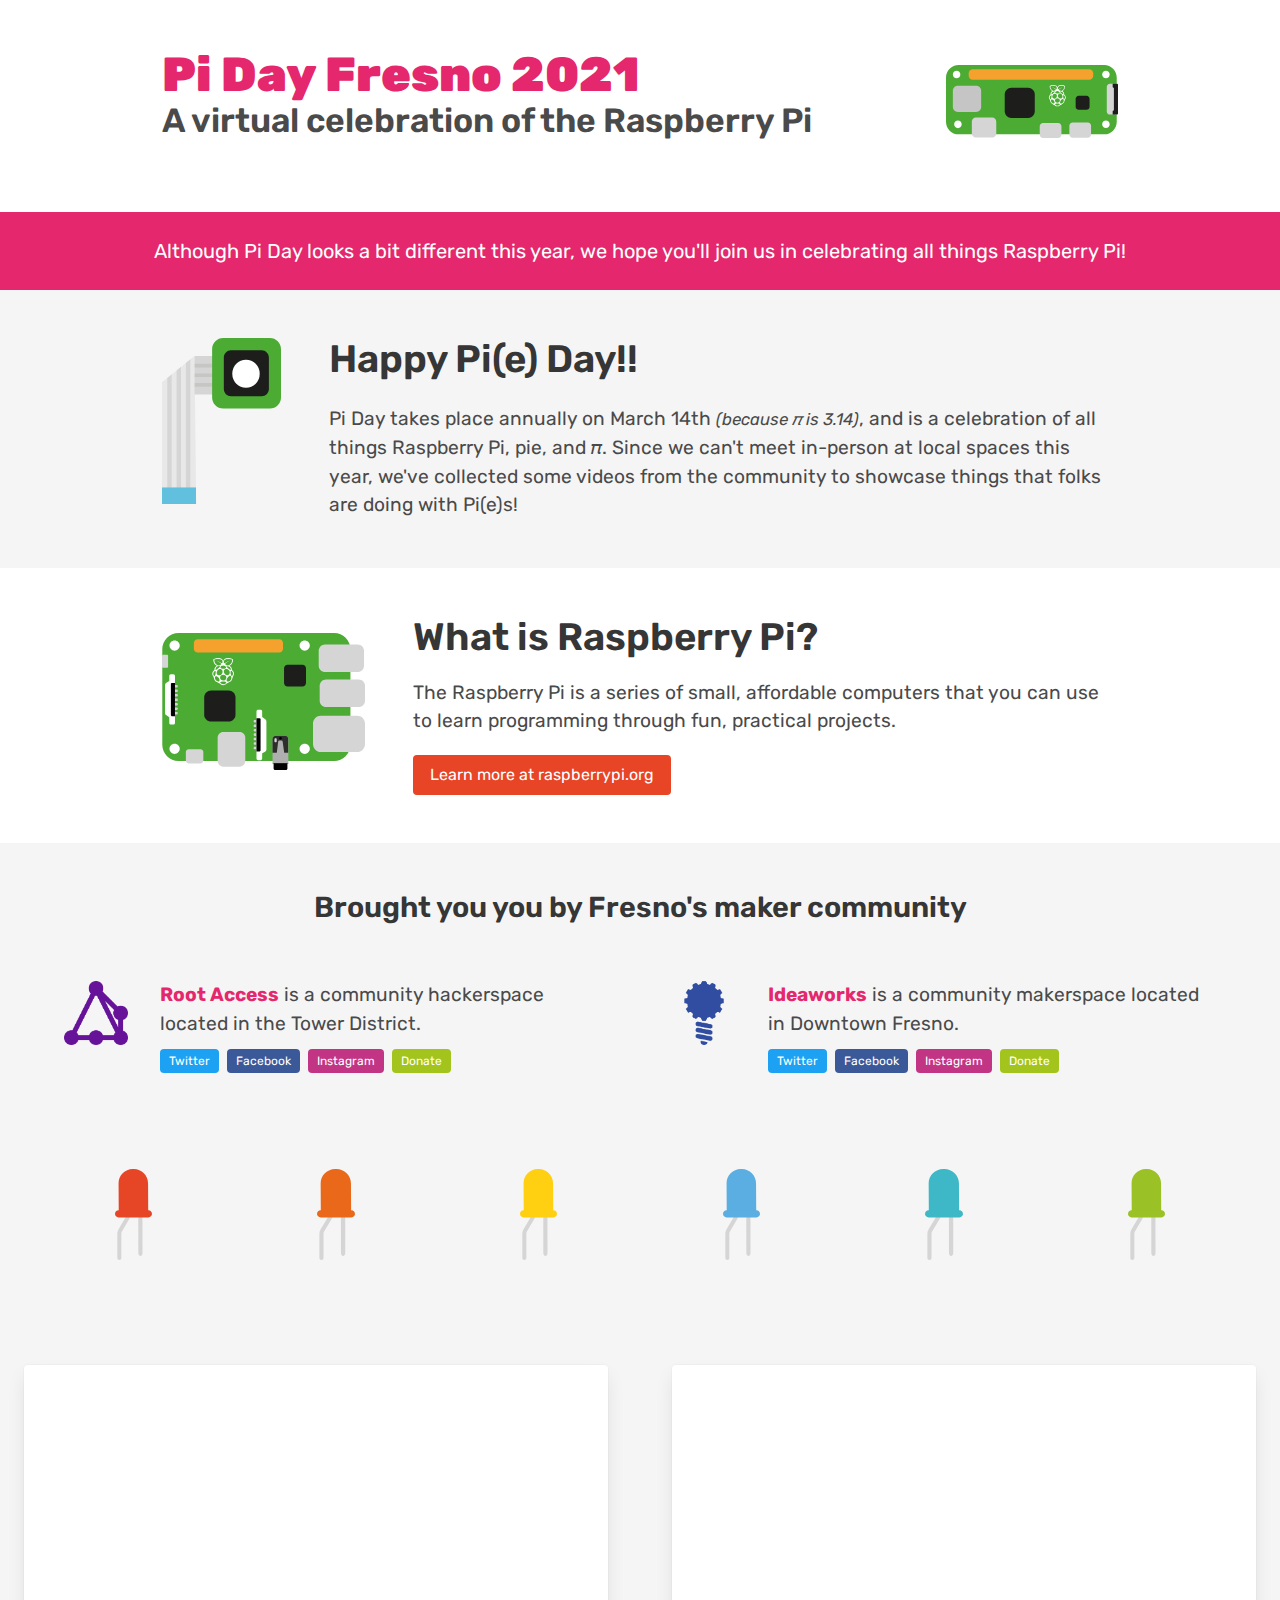
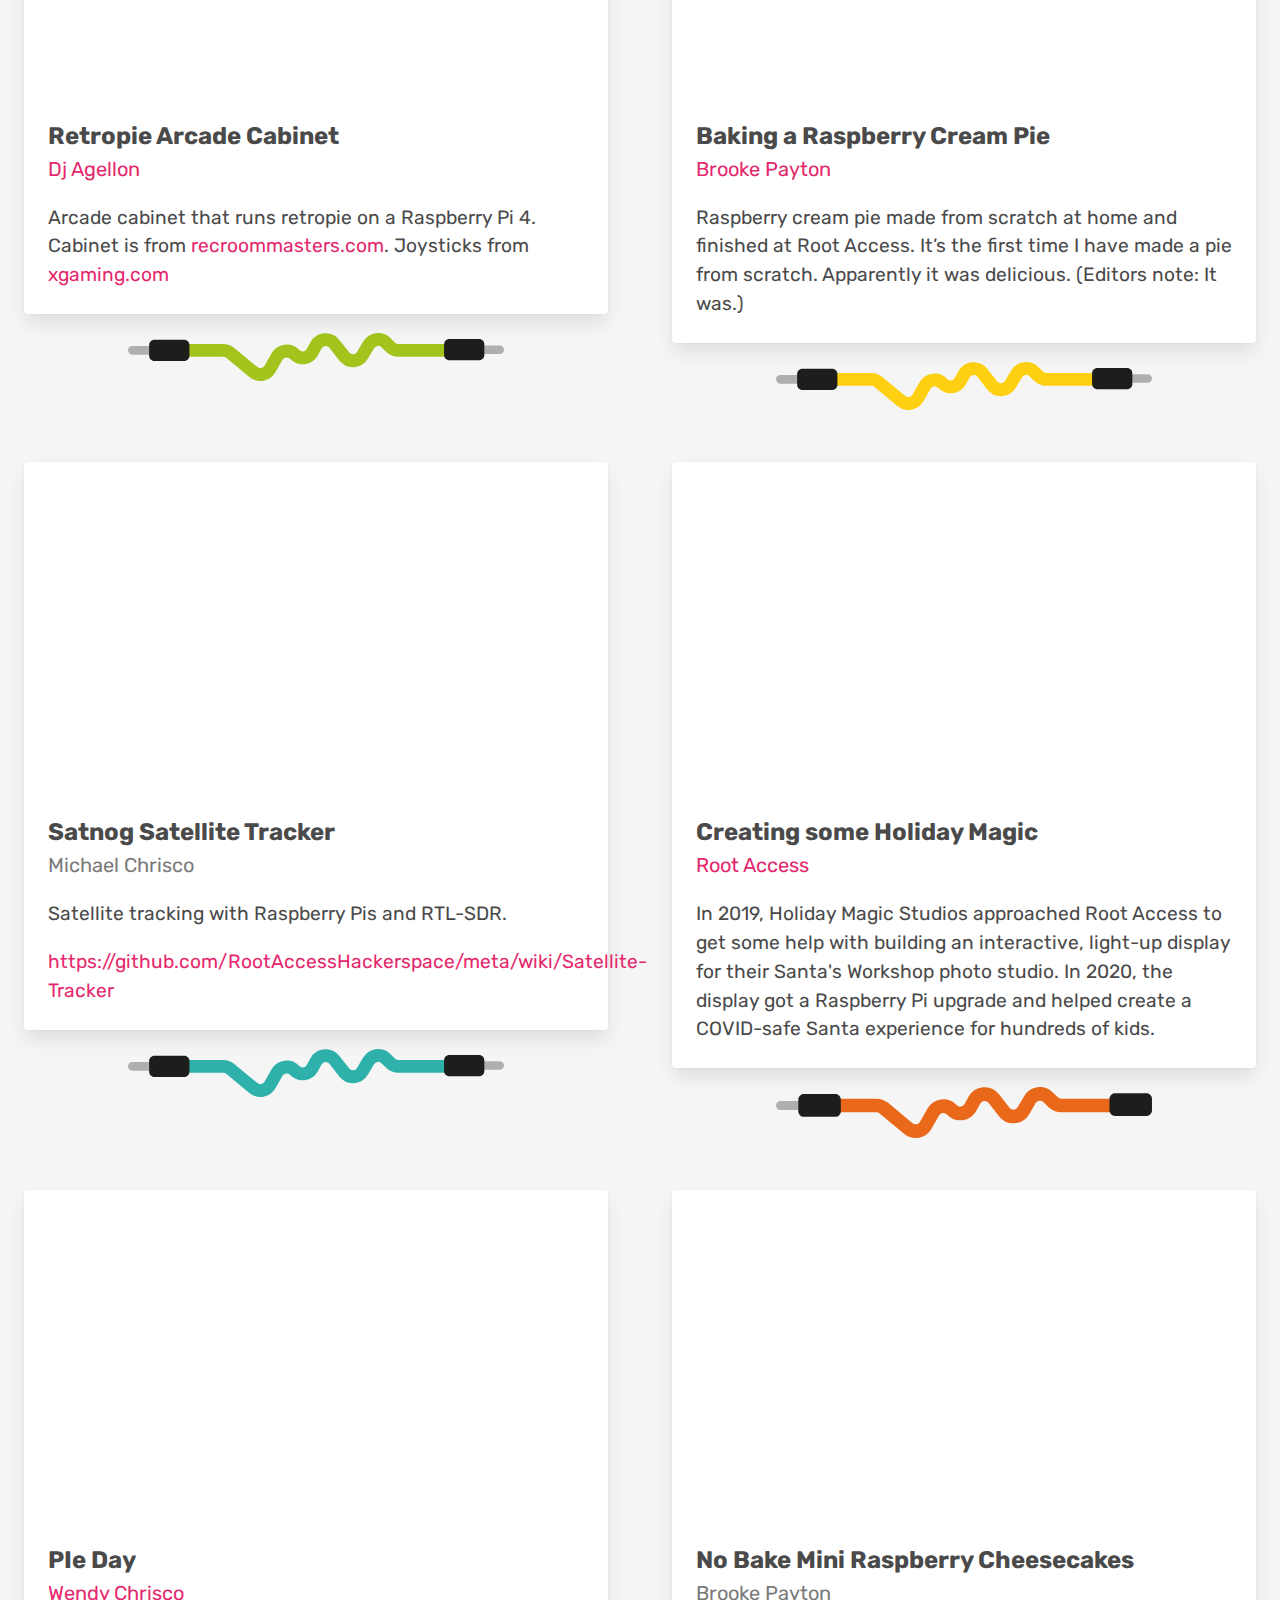
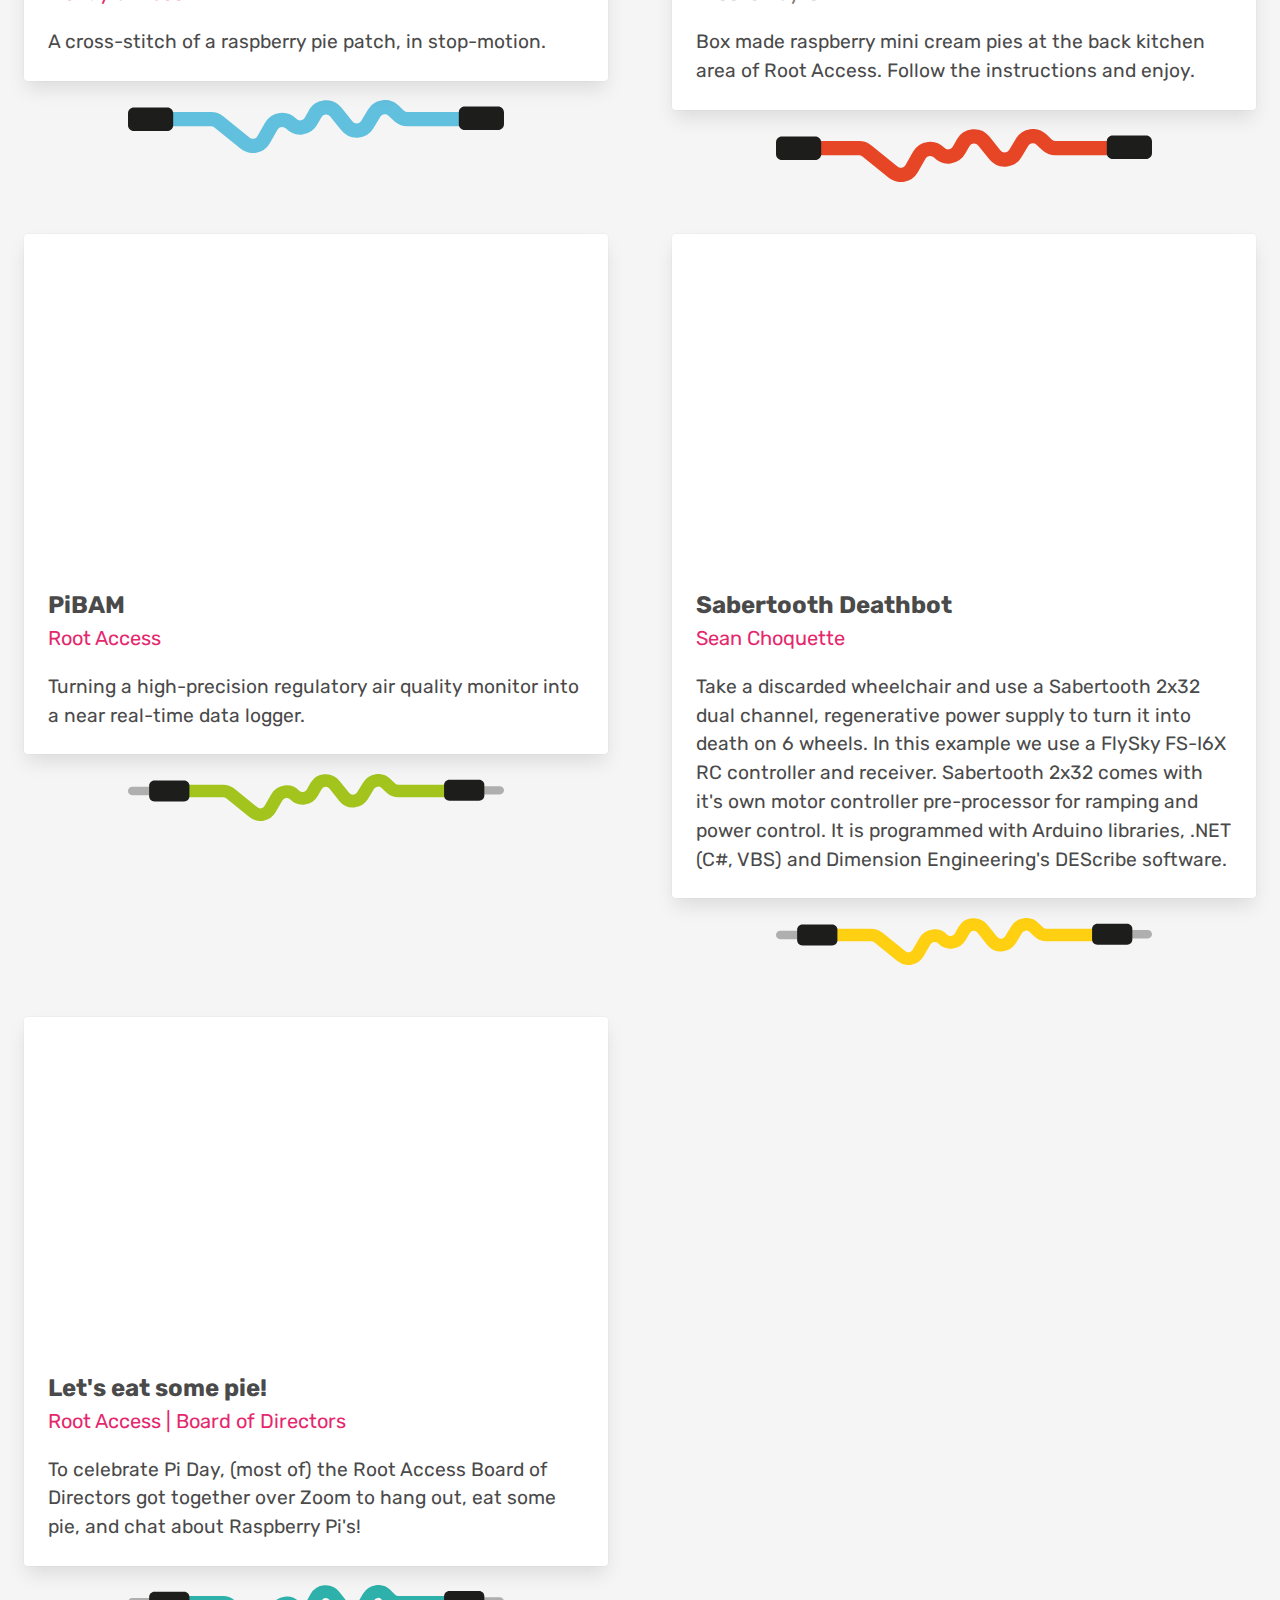
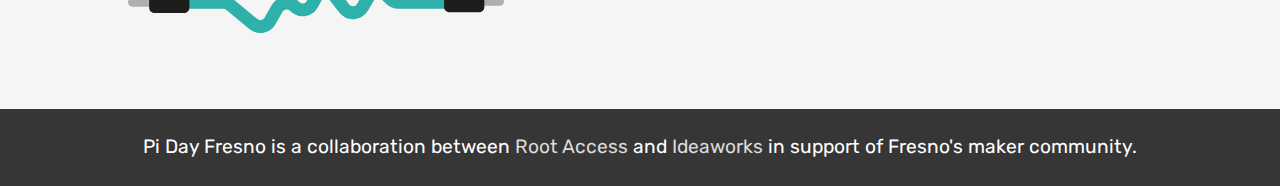
==== commit 65dd957c: "Update documentation" ====
--- a/index.html
+++ b/index.html
@@ -41,6 +41,30 @@
     </div>
 </section>
 
+<section class="section pi-day">
+    <div class="container">
+        <div class="columns is-centered">
+            <div class="column is-10-desktop is-8-desktop">
+                <div class="columns is-mobile is-multiline is-centered is-variable is-6">
+                    <div class="column is-4-mobile is-2-tablet">
+                        <img src="/static/img/jam/Raspberry-Jam-Graphics_Camera Module.svg" alt="" class="is-responsive" />
+                    </div>
+                    <div class="column is-12-mobile is-10-tablet">
+                        <div class="content">
+                            <h1 class="title">Happy Pi(e) Day!!</h1>
+                            <p>Pi Day takes place annually on March 14th <small><i>(because
+                                𝜋 is 3.14)</i></small>, and is a celebration of all things
+                                Raspberry Pi, pie, and 𝜋. Since we can't meet in-person at
+                                local spaces this year, we've collected some videos from the
+                                community to showcase things that folks are doing with Pi(e)s!</p>
+                        </div>
+                    </div>
+                </div>
+            </div>
+        </div>
+    </div>
+</section>
+
 <section class="section what-is">
     <div class="container">
         <div class="columns is-centered">
@@ -62,111 +86,10 @@
     </div>
 </section>
 
-<section class="section pi-day">
-    <div class="container">
-        <div class="columns is-mobile is-multiline is-centered is-variable is-6">
-            <div class="column is-4-mobile is-2-tablet">
-                <img src="/static/img/jam/Raspberry-Jam-Graphics_Camera Module.svg" alt="" class="is-responsive" />
-            </div>
-            <div class="column is-12-mobile is-10-tablet">
-                <div class="content">
-                    <h1>Virtual Pi Day</h1>
-                    <p>Pi Day will look a little different this year. Since we can't all meet in person at local spaces, we're asking hackers, makers, and creators from the community to record a short, informal video of your Raspberry Pi project to be showcased on <a href="https://pidayfresno.com/">PiDayFresno.com</a>! Keep it casual and have fun!</p>
-                    <p>Please have your projects submitted no later than <b>March 7th</b>. We'll upload your video to our YouTube channel and release them all on Pi Day, <b>March 14th</b>!</p>
-
-                    <p>Do you have multiple Raspberry Pi projects to show off? Groovy! Feel free to submit multiple projects. We want to see everything!</p>
-                </div>
-            </div>
-        </div>
-    </div>
-</section>
-
-<section class="section signup">
-    <div class="container has-text-centered">
-        <a href="https://forms.gle/oMBfNxQxKxP2fjiF9" class="button is-danger is-large signup" target="_blank">Submit your project for Pi Day!</a>
-    </div>
-</section>
-
-<section class="section wires">
-    <div class="container">
-        <div class="columns is-mobile is-centered is-vcentered is-variable is-2-mobile is-6-tablet is-8-dekstop">
-            <div class="column is-4">
-                <img src="/static/img/jam/Raspberry-Jam-Graphics_Jumper Lead FF 3.svg" alt="" class="is-responsive" />
-            </div>
-            <div class="column is-4">
-                <img src="/static/img/jam/Raspberry-Jam-Graphics_Jumper Lead FM.svg" alt="" class="is-responsive" />
-            </div>
-            <div class="column is-4">
-                <img src="/static/img/jam/Raspberry-Jam-Graphics_Jumper Lead MM 1.svg" alt="" class="is-responsive" />
-            </div>
-        </div>
-    </div>
-</section>
-
-<section class="section guidelines">
-    <div class="container">
-        <div class="columns is-variable is-8">
-            <div class="column is-6">
-                <div class="content">
-                    <h3>Video Guidelines:</h3>
-                    <ul>
-                        <li>Keep it short. More than a minute, probably less than five, certainly no more than ten.</li>
-                        <li>Keep it simple. Record it on your phone, don't over think it – unless you want to!</li>
-                        <li>Keep it casual. Relax, be yourself, have fun with it!</li>
-                        <li>Keep it PG. Kids may be watching!</li>
-                    </ul>
-                </div>
-            </div>
-            <div class="column is-6">
-                <div class="content">
-                    <h3>Content Guidelines:</h3>
-                    <ul>
-                        <li>Who are you and what city do you live in?</li>
-                        <li>What did you build? Give us a demo!</li>
-                        <li>Why did you build it? Does it solve a problem or did you make it for fun?</li>
-                        <li>How does it work? What software and hardware did you use? What model Raspberry Pi?</li>
-                    </ul>
-                </div>
-            </div>
-        </div>
-
-        <div class="content">
-            <p>We're looking forward to seeing everyone's projects, and hope that we can check some of them out next year in person!</p>
-
-            <p>If you have any questions, please send an email to <a href="mailto:derek@rootaccess.org?subject=PiDay">derek@rootaccess.org</a>.</p>
-        </div>
-    </div>
-</section>
-
-<section class="section leds">
-    <div class="container">
-        <div class="columns is-mobile is-multiline is-centered is-vcentered is-variable is-6-mobile is-6-tablet is-8-desktop">
-            <div class="column is-2-mobile is-1-tablet">
-                <img src="/static/img/jam/Raspberry-Jam-Graphics_LED 1.svg" alt="" class="is-responsive" />
-            </div>
-            <div class="column is-2-mobile is-1-tablet is-offset-1-tablet">
-                <img src="/static/img/jam/Raspberry-Jam-Graphics_LED 4.svg" alt="" class="is-responsive" />
-            </div>
-            <div class="column is-2-mobile is-1-tablet is-offset-1-tablet">
-                <img src="/static/img/jam/Raspberry-Jam-Graphics_LED 5.svg" alt="" class="is-responsive" />
-            </div>
-            <div class="column is-2-mobile is-1-tablet is-offset-1-tablet">
-                <img src="/static/img/jam/Raspberry-Jam-Graphics_LED 3.svg" alt="" class="is-responsive" />
-            </div>
-            <div class="column is-2-mobile is-1-tablet is-offset-1-tablet">
-                <img src="/static/img/jam/Raspberry-Jam-Graphics_LED 2.svg" alt="" class="is-responsive" />
-            </div>
-            <div class="column is-2-mobile is-1-tablet is-offset-1-tablet">
-                <img src="/static/img/jam/Raspberry-Jam-Graphics_LED 6.svg" alt="" class="is-responsive" />
-            </div>
-        </div>
-    </div>
-</section>
-
 <section class="section sponsors">
     <div class="container">
         <div class="content has-text-centered">
-            <h3>Support the Fresno maker community!</h3>
+            <h3>Brought you you by Fresno's maker community</h3>
         </div>
         <div class="columns is-centered is-multiline is-variable is-8">
             <div class="column is-8-tablet is-6-desktop">
@@ -210,6 +133,292 @@
     </div>
 </section>
 
+<section class="section leds">
+    <div class="container">
+        <div class="columns is-mobile is-multiline is-centered is-vcentered is-variable is-6-mobile is-6-tablet is-8-desktop">
+            <div class="column is-2-mobile is-1-tablet">
+                <img src="/static/img/jam/Raspberry-Jam-Graphics_LED 1.svg" alt="" class="is-responsive" />
+            </div>
+            <div class="column is-2-mobile is-1-tablet is-offset-1-tablet">
+                <img src="/static/img/jam/Raspberry-Jam-Graphics_LED 4.svg" alt="" class="is-responsive" />
+            </div>
+            <div class="column is-2-mobile is-1-tablet is-offset-1-tablet">
+                <img src="/static/img/jam/Raspberry-Jam-Graphics_LED 5.svg" alt="" class="is-responsive" />
+            </div>
+            <div class="column is-2-mobile is-1-tablet is-offset-1-tablet">
+                <img src="/static/img/jam/Raspberry-Jam-Graphics_LED 3.svg" alt="" class="is-responsive" />
+            </div>
+            <div class="column is-2-mobile is-1-tablet is-offset-1-tablet">
+                <img src="/static/img/jam/Raspberry-Jam-Graphics_LED 2.svg" alt="" class="is-responsive" />
+            </div>
+            <div class="column is-2-mobile is-1-tablet is-offset-1-tablet">
+                <img src="/static/img/jam/Raspberry-Jam-Graphics_LED 6.svg" alt="" class="is-responsive" />
+            </div>
+        </div>
+    </div>
+</section>
+
+<section class="section videos">
+    <div class="columns is-multiline is-variable is-8">
+    
+    
+        <div class="column is-6">
+            <div class="card video">
+                <div class="card-image">
+                    
+                    <div class="embed-container">
+                        <iframe width="100%" height="auto" src="https://youtube.com/embed/r1lgYQYjdhE" allowfullscreen></iframe>
+                        <!-- <iframe width="100%" height="auto" src="https://www.youtube.com/embed/LA5Eqybk4QY" frameborder="0" allow="accelerometer; autoplay; clipboard-write; encrypted-media; gyroscope; picture-in-picture" allowfullscreen></iframe> -->
+                    </div>
+                    
+                </div>
+                <div class="card-content">
+                    <div class="content">
+                        <p class="project">Retropie Arcade Cabinet</p>
+                        <p class="name">
+                            
+                                <a href="https://twitter.com/drunkmonky">Dj Agellon</a>
+                            
+                        </p>
+                        <p>Arcade cabinet that runs retropie on a Raspberry Pi 4. Cabinet is from <a href="http://recroommasters.com" rel="nofollow">recroommasters.com</a>. Joysticks from <a href="http://xgaming.com" rel="nofollow">xgaming.com</a></p>
+                    </div>
+                </div>
+            </div>
+
+            <div class="wire">
+                <img src="/static/img/jam/Raspberry-Jam-Graphics_Jumper Lead FF 1.svg" alt="" class="is-responsive" />
+            </div>
+        </div>
+    
+        <div class="column is-6">
+            <div class="card video">
+                <div class="card-image">
+                    
+                    <div class="embed-container">
+                        <iframe width="100%" height="auto" src="https://youtube.com/embed/oei1D9HUNS8" allowfullscreen></iframe>
+                        <!-- <iframe width="100%" height="auto" src="https://www.youtube.com/embed/LA5Eqybk4QY" frameborder="0" allow="accelerometer; autoplay; clipboard-write; encrypted-media; gyroscope; picture-in-picture" allowfullscreen></iframe> -->
+                    </div>
+                    
+                </div>
+                <div class="card-content">
+                    <div class="content">
+                        <p class="project">Baking a Raspberry Cream Pie</p>
+                        <p class="name">
+                            
+                                <a href="https://twitter.com/keroppikrazy">Brooke Payton</a>
+                            
+                        </p>
+                        <p>Raspberry cream pie made from scratch at home and finished at Root Access. It’s the first time I have made a pie from scratch. Apparently it was delicious. (Editors note: It was.)<br /></p>
+                    </div>
+                </div>
+            </div>
+
+            <div class="wire">
+                <img src="/static/img/jam/Raspberry-Jam-Graphics_Jumper Lead FF 2.svg" alt="" class="is-responsive" />
+            </div>
+        </div>
+    
+        <div class="column is-6">
+            <div class="card video">
+                <div class="card-image">
+                    
+                    <div class="embed-container">
+                        <iframe width="100%" height="auto" src="https://youtube.com/embed/k3eu2xIzb-8" allowfullscreen></iframe>
+                        <!-- <iframe width="100%" height="auto" src="https://www.youtube.com/embed/LA5Eqybk4QY" frameborder="0" allow="accelerometer; autoplay; clipboard-write; encrypted-media; gyroscope; picture-in-picture" allowfullscreen></iframe> -->
+                    </div>
+                    
+                </div>
+                <div class="card-content">
+                    <div class="content">
+                        <p class="project">Satnog Satellite Tracker</p>
+                        <p class="name">
+                            
+                                Michael Chrisco
+                            
+                        </p>
+                        <p>Satellite tracking with Raspberry Pis and RTL-SDR.</p>
+
+<p><a href="https://github.com/RootAccessHackerspace/meta/wiki/Satellite-Tracker" rel="nofollow">https://github.com/RootAccessHackerspace/meta/wiki/Satellite-Tracker</a><br /></p>
+                    </div>
+                </div>
+            </div>
+
+            <div class="wire">
+                <img src="/static/img/jam/Raspberry-Jam-Graphics_Jumper Lead FF 3.svg" alt="" class="is-responsive" />
+            </div>
+        </div>
+    
+        <div class="column is-6">
+            <div class="card video">
+                <div class="card-image">
+                    
+                    <div class="embed-container">
+                        <iframe width="100%" height="auto" src="https://youtube.com/embed/01CkG_ljrgI" allowfullscreen></iframe>
+                        <!-- <iframe width="100%" height="auto" src="https://www.youtube.com/embed/LA5Eqybk4QY" frameborder="0" allow="accelerometer; autoplay; clipboard-write; encrypted-media; gyroscope; picture-in-picture" allowfullscreen></iframe> -->
+                    </div>
+                    
+                </div>
+                <div class="card-content">
+                    <div class="content">
+                        <p class="project">Creating some Holiday Magic</p>
+                        <p class="name">
+                            
+                                <a href="https://rootaccess.org">Root Access</a>
+                            
+                        </p>
+                        <p>In 2019, Holiday Magic Studios approached Root Access to get some help with building an interactive, light-up display for their Santa&#39;s Workshop photo studio. In 2020, the display got a Raspberry Pi upgrade and helped create a COVID-safe Santa experience for hundreds of kids.</p>
+                    </div>
+                </div>
+            </div>
+
+            <div class="wire">
+                <img src="/static/img/jam/Raspberry-Jam-Graphics_Jumper Lead FM.svg" alt="" class="is-responsive" />
+            </div>
+        </div>
+    
+        <div class="column is-6">
+            <div class="card video">
+                <div class="card-image">
+                    
+                    <div class="embed-container">
+                        <iframe width="100%" height="auto" src="https://youtube.com/embed/m3TBCkqSvTI" allowfullscreen></iframe>
+                        <!-- <iframe width="100%" height="auto" src="https://www.youtube.com/embed/LA5Eqybk4QY" frameborder="0" allow="accelerometer; autoplay; clipboard-write; encrypted-media; gyroscope; picture-in-picture" allowfullscreen></iframe> -->
+                    </div>
+                    
+                </div>
+                <div class="card-content">
+                    <div class="content">
+                        <p class="project">PIe Day</p>
+                        <p class="name">
+                            
+                                <a href="https://twitter.com/ChriscoWendy">Wendy Chrisco</a>
+                            
+                        </p>
+                        <p>A cross-stitch of a raspberry pie patch, in stop-motion.</p>
+                    </div>
+                </div>
+            </div>
+
+            <div class="wire">
+                <img src="/static/img/jam/Raspberry-Jam-Graphics_Jumper Lead MM 1.svg" alt="" class="is-responsive" />
+            </div>
+        </div>
+    
+        <div class="column is-6">
+            <div class="card video">
+                <div class="card-image">
+                    
+                    <div class="embed-container">
+                        <iframe width="100%" height="auto" src="https://youtube.com/embed/r1N3i98vFiw" allowfullscreen></iframe>
+                        <!-- <iframe width="100%" height="auto" src="https://www.youtube.com/embed/LA5Eqybk4QY" frameborder="0" allow="accelerometer; autoplay; clipboard-write; encrypted-media; gyroscope; picture-in-picture" allowfullscreen></iframe> -->
+                    </div>
+                    
+                </div>
+                <div class="card-content">
+                    <div class="content">
+                        <p class="project">No Bake Mini Raspberry Cheesecakes</p>
+                        <p class="name">
+                            
+                                Brooke Payton
+                            
+                        </p>
+                        <p>Box made raspberry mini cream pies at the back kitchen area of Root Access. Follow the instructions and enjoy.</p>
+                    </div>
+                </div>
+            </div>
+
+            <div class="wire">
+                <img src="/static/img/jam/Raspberry-Jam-Graphics_Jumper Lead MM 2.svg" alt="" class="is-responsive" />
+            </div>
+        </div>
+    
+        <div class="column is-6">
+            <div class="card video">
+                <div class="card-image">
+                    
+                    <div class="embed-container">
+                        <iframe width="100%" height="auto" src="https://youtube.com/embed/6WVu8xJ3bo8" allowfullscreen></iframe>
+                        <!-- <iframe width="100%" height="auto" src="https://www.youtube.com/embed/LA5Eqybk4QY" frameborder="0" allow="accelerometer; autoplay; clipboard-write; encrypted-media; gyroscope; picture-in-picture" allowfullscreen></iframe> -->
+                    </div>
+                    
+                </div>
+                <div class="card-content">
+                    <div class="content">
+                        <p class="project">PiBAM</p>
+                        <p class="name">
+                            
+                                <a href="https://rootaccess.org/">Root Access</a>
+                            
+                        </p>
+                        <p>Turning a high-precision regulatory air quality monitor into a near real-time data logger.</p>
+                    </div>
+                </div>
+            </div>
+
+            <div class="wire">
+                <img src="/static/img/jam/Raspberry-Jam-Graphics_Jumper Lead FF 1.svg" alt="" class="is-responsive" />
+            </div>
+        </div>
+    
+        <div class="column is-6">
+            <div class="card video">
+                <div class="card-image">
+                    
+                    <div class="embed-container">
+                        <iframe width="100%" height="auto" src="https://youtube.com/embed/mXbegCGFhA8" allowfullscreen></iframe>
+                        <!-- <iframe width="100%" height="auto" src="https://www.youtube.com/embed/LA5Eqybk4QY" frameborder="0" allow="accelerometer; autoplay; clipboard-write; encrypted-media; gyroscope; picture-in-picture" allowfullscreen></iframe> -->
+                    </div>
+                    
+                </div>
+                <div class="card-content">
+                    <div class="content">
+                        <p class="project">Sabertooth Deathbot</p>
+                        <p class="name">
+                            
+                                <a href="https://twitter.com/seanchoq">Sean Choquette</a>
+                            
+                        </p>
+                        <p>Take a discarded wheelchair and use a Sabertooth 2x32 dual channel, regenerative power supply to turn it into death on 6 wheels.  In this example we use a FlySky FS-I6X RC controller and receiver.  Sabertooth 2x32 comes with it&#39;s own motor controller pre-processor for ramping and power control.  It is programmed with Arduino libraries, .NET (C#, VBS) and Dimension Engineering&#39;s DEScribe software.</p>
+                    </div>
+                </div>
+            </div>
+
+            <div class="wire">
+                <img src="/static/img/jam/Raspberry-Jam-Graphics_Jumper Lead FF 2.svg" alt="" class="is-responsive" />
+            </div>
+        </div>
+    
+        <div class="column is-6">
+            <div class="card video">
+                <div class="card-image">
+                    
+                    <div class="embed-container">
+                        <iframe width="100%" height="auto" src="https://youtube.com/embed/dyxaNyD_tGM" allowfullscreen></iframe>
+                        <!-- <iframe width="100%" height="auto" src="https://www.youtube.com/embed/LA5Eqybk4QY" frameborder="0" allow="accelerometer; autoplay; clipboard-write; encrypted-media; gyroscope; picture-in-picture" allowfullscreen></iframe> -->
+                    </div>
+                    
+                </div>
+                <div class="card-content">
+                    <div class="content">
+                        <p class="project">Let&#39;s eat some pie!</p>
+                        <p class="name">
+                            
+                                <a href="https://rootaccess.org">Root Access | Board of Directors</a>
+                            
+                        </p>
+                        <p>To celebrate Pi Day, (most of) the Root Access Board of Directors got together over Zoom to hang out, eat some pie, and chat about Raspberry Pi&#39;s!</p>
+                    </div>
+                </div>
+            </div>
+
+            <div class="wire">
+                <img src="/static/img/jam/Raspberry-Jam-Graphics_Jumper Lead FF 3.svg" alt="" class="is-responsive" />
+            </div>
+        </div>
+    
+    </div>
+</section>
+
 
     <section class="hero is-small is-dark collab">
         <div class="container">
--- a/static/css/style.css
+++ b/static/css/style.css
@@ -1 +1 @@
-.pagination-previous,.pagination-next,.pagination-link,.pagination-ellipsis,.file-cta,.file-name,.select select,.textarea,.input,.button{-moz-appearance:none;-webkit-appearance:none;align-items:center;border:1px solid transparent;border-radius:4px;box-shadow:none;display:inline-flex;font-size:1rem;height:2.5em;justify-content:flex-start;line-height:1.5;padding-bottom:calc(0.5em - 1px);padding-left:calc(0.75em - 1px);padding-right:calc(0.75em - 1px);padding-top:calc(0.5em - 1px);position:relative;vertical-align:top}.pagination-previous:focus,.pagination-next:focus,.pagination-link:focus,.pagination-ellipsis:focus,.file-cta:focus,.file-name:focus,.select select:focus,.textarea:focus,.input:focus,.button:focus,.is-focused.pagination-previous,.is-focused.pagination-next,.is-focused.pagination-link,.is-focused.pagination-ellipsis,.is-focused.file-cta,.is-focused.file-name,.select select.is-focused,.is-focused.textarea,.is-focused.input,.is-focused.button,.pagination-previous:active,.pagination-next:active,.pagination-link:active,.pagination-ellipsis:active,.file-cta:active,.file-name:active,.select select:active,.textarea:active,.input:active,.button:active,.is-active.pagination-previous,.is-active.pagination-next,.is-active.pagination-link,.is-active.pagination-ellipsis,.is-active.file-cta,.is-active.file-name,.select select.is-active,.is-active.textarea,.is-active.input,.is-active.button{outline:none}.pagination-previous[disabled],.pagination-next[disabled],.pagination-link[disabled],.pagination-ellipsis[disabled],.file-cta[disabled],.file-name[disabled],.select select[disabled],.textarea[disabled],.input[disabled],.button[disabled],fieldset[disabled] .pagination-previous,fieldset[disabled] .pagination-next,fieldset[disabled] .pagination-link,fieldset[disabled] .pagination-ellipsis,fieldset[disabled] .file-cta,fieldset[disabled] .file-name,fieldset[disabled] .select select,.select fieldset[disabled] select,fieldset[disabled] .textarea,fieldset[disabled] .input,fieldset[disabled] .button{cursor:not-allowed}.is-unselectable,.tabs,.pagination-previous,.pagination-next,.pagination-link,.pagination-ellipsis,.breadcrumb,.file,.button{-webkit-touch-callout:none;-webkit-user-select:none;-moz-user-select:none;-ms-user-select:none;user-select:none}.navbar-link:not(.is-arrowless)::after,.select:not(.is-multiple):not(.is-loading)::after{border:3px solid rgba(0,0,0,0);border-radius:2px;border-right:0;border-top:0;content:" ";display:block;height:0.625em;margin-top:-0.4375em;pointer-events:none;position:absolute;top:50%;transform:rotate(-45deg);transform-origin:center;width:0.625em}.tabs:not(:last-child),.pagination:not(:last-child),.message:not(:last-child),.level:not(:last-child),.breadcrumb:not(:last-child),.highlight:not(:last-child),.block:not(:last-child),.title:not(:last-child),.subtitle:not(:last-child),.table-container:not(:last-child),.table:not(:last-child),.progress:not(:last-child),.notification:not(:last-child),.content:not(:last-child),.box:not(:last-child){margin-bottom:1.5rem}.modal-close,.delete{-webkit-touch-callout:none;-webkit-user-select:none;-moz-user-select:none;-ms-user-select:none;user-select:none;-moz-appearance:none;-webkit-appearance:none;background-color:rgba(10,10,10,0.2);border:none;border-radius:290486px;cursor:pointer;pointer-events:auto;display:inline-block;flex-grow:0;flex-shrink:0;font-size:0;height:20px;max-height:20px;max-width:20px;min-height:20px;min-width:20px;outline:none;position:relative;vertical-align:top;width:20px}.modal-close::before,.delete::before,.modal-close::after,.delete::after{background-color:#fff;content:"";display:block;left:50%;position:absolute;top:50%;transform:translateX(-50%) translateY(-50%) rotate(45deg);transform-origin:center center}.modal-close::before,.delete::before{height:2px;width:50%}.modal-close::after,.delete::after{height:50%;width:2px}.modal-close:hover,.delete:hover,.modal-close:focus,.delete:focus{background-color:rgba(10,10,10,0.3)}.modal-close:active,.delete:active{background-color:rgba(10,10,10,0.4)}.is-small.modal-close,.is-small.delete{height:16px;max-height:16px;max-width:16px;min-height:16px;min-width:16px;width:16px}.is-medium.modal-close,.is-medium.delete{height:24px;max-height:24px;max-width:24px;min-height:24px;min-width:24px;width:24px}.is-large.modal-close,.is-large.delete{height:32px;max-height:32px;max-width:32px;min-height:32px;min-width:32px;width:32px}.control.is-loading::after,.select.is-loading::after,.loader,.button.is-loading::after{animation:spinAround 500ms infinite linear;border:2px solid #dbdbdb;border-radius:290486px;border-right-color:transparent;border-top-color:transparent;content:"";display:block;height:1em;position:relative;width:1em}.hero-video,.is-overlay,.modal-background,.modal,.image.is-square img,.image.is-square .has-ratio,.image.is-1by1 img,.image.is-1by1 .has-ratio,.image.is-5by4 img,.image.is-5by4 .has-ratio,.image.is-4by3 img,.image.is-4by3 .has-ratio,.image.is-3by2 img,.image.is-3by2 .has-ratio,.image.is-5by3 img,.image.is-5by3 .has-ratio,.image.is-16by9 img,.image.is-16by9 .has-ratio,.image.is-2by1 img,.image.is-2by1 .has-ratio,.image.is-3by1 img,.image.is-3by1 .has-ratio,.image.is-4by5 img,.image.is-4by5 .has-ratio,.image.is-3by4 img,.image.is-3by4 .has-ratio,.image.is-2by3 img,.image.is-2by3 .has-ratio,.image.is-3by5 img,.image.is-3by5 .has-ratio,.image.is-9by16 img,.image.is-9by16 .has-ratio,.image.is-1by2 img,.image.is-1by2 .has-ratio,.image.is-1by3 img,.image.is-1by3 .has-ratio{bottom:0;left:0;position:absolute;right:0;top:0}.semi{font-weight:500}h1,h2{font-weight:bold}img.is-responsive{display:inline-block;width:100%}p.lead{font-size:1.5rem}section.header{background-color:#fff}section.header h1{color:#e5286d;font-size:3rem;font-weight:900;margin:0}section.header h2{color:#4a4a4a;margin:0 !important}section.welcome{background-color:#e5286d !important}section.welcome p{font-size:1.25rem;font-weight:400}section.what-is{background-color:#fff}section.signup a{background-color:#e5286d !important;font-size:3rem;font-weight:bold}section.collab a{color:#dbdbdb !important}section.collab a:hover{color:#e5286d !important}section.sponsors h3{margin-bottom:2em}section.sponsors p{margin-bottom:.5em}section.sponsors p a{font-weight:bold}section.sponsors .tags .tag{color:#fff}section.sponsors .tags .is-twitter{background-color:#1da1f2}section.sponsors .tags .is-facebook{background-color:#3b5998}section.sponsors .tags .is-instagram{background-color:#c13584}section.sponsors .tags .is-donate{background-color:#a3c41c}/*! bulma.io v0.9.2 | MIT License | github.com/jgthms/bulma */.pagination-previous,.pagination-next,.pagination-link,.pagination-ellipsis,.file-cta,.file-name,.select select,.textarea,.input,.button{-moz-appearance:none;-webkit-appearance:none;align-items:center;border:1px solid transparent;border-radius:4px;box-shadow:none;display:inline-flex;font-size:1rem;height:2.5em;justify-content:flex-start;line-height:1.5;padding-bottom:calc(0.5em - 1px);padding-left:calc(0.75em - 1px);padding-right:calc(0.75em - 1px);padding-top:calc(0.5em - 1px);position:relative;vertical-align:top}.pagination-previous:focus,.pagination-next:focus,.pagination-link:focus,.pagination-ellipsis:focus,.file-cta:focus,.file-name:focus,.select select:focus,.textarea:focus,.input:focus,.button:focus,.is-focused.pagination-previous,.is-focused.pagination-next,.is-focused.pagination-link,.is-focused.pagination-ellipsis,.is-focused.file-cta,.is-focused.file-name,.select select.is-focused,.is-focused.textarea,.is-focused.input,.is-focused.button,.pagination-previous:active,.pagination-next:active,.pagination-link:active,.pagination-ellipsis:active,.file-cta:active,.file-name:active,.select select:active,.textarea:active,.input:active,.button:active,.is-active.pagination-previous,.is-active.pagination-next,.is-active.pagination-link,.is-active.pagination-ellipsis,.is-active.file-cta,.is-active.file-name,.select select.is-active,.is-active.textarea,.is-active.input,.is-active.button{outline:none}.pagination-previous[disabled],.pagination-next[disabled],.pagination-link[disabled],.pagination-ellipsis[disabled],.file-cta[disabled],.file-name[disabled],.select select[disabled],.textarea[disabled],.input[disabled],.button[disabled],fieldset[disabled] .pagination-previous,fieldset[disabled] .pagination-next,fieldset[disabled] .pagination-link,fieldset[disabled] .pagination-ellipsis,fieldset[disabled] .file-cta,fieldset[disabled] .file-name,fieldset[disabled] .select select,.select fieldset[disabled] select,fieldset[disabled] .textarea,fieldset[disabled] .input,fieldset[disabled] .button{cursor:not-allowed}.is-unselectable,.tabs,.pagination-previous,.pagination-next,.pagination-link,.pagination-ellipsis,.breadcrumb,.file,.button{-webkit-touch-callout:none;-webkit-user-select:none;-moz-user-select:none;-ms-user-select:none;user-select:none}.navbar-link:not(.is-arrowless)::after,.select:not(.is-multiple):not(.is-loading)::after{border:3px solid rgba(0,0,0,0);border-radius:2px;border-right:0;border-top:0;content:" ";display:block;height:0.625em;margin-top:-0.4375em;pointer-events:none;position:absolute;top:50%;transform:rotate(-45deg);transform-origin:center;width:0.625em}.tabs:not(:last-child),.pagination:not(:last-child),.message:not(:last-child),.level:not(:last-child),.breadcrumb:not(:last-child),.highlight:not(:last-child),.block:not(:last-child),.title:not(:last-child),.subtitle:not(:last-child),.table-container:not(:last-child),.table:not(:last-child),.progress:not(:last-child),.notification:not(:last-child),.content:not(:last-child),.box:not(:last-child){margin-bottom:1.5rem}.modal-close,.delete{-webkit-touch-callout:none;-webkit-user-select:none;-moz-user-select:none;-ms-user-select:none;user-select:none;-moz-appearance:none;-webkit-appearance:none;background-color:rgba(10,10,10,0.2);border:none;border-radius:290486px;cursor:pointer;pointer-events:auto;display:inline-block;flex-grow:0;flex-shrink:0;font-size:0;height:20px;max-height:20px;max-width:20px;min-height:20px;min-width:20px;outline:none;position:relative;vertical-align:top;width:20px}.modal-close::before,.delete::before,.modal-close::after,.delete::after{background-color:#fff;content:"";display:block;left:50%;position:absolute;top:50%;transform:translateX(-50%) translateY(-50%) rotate(45deg);transform-origin:center center}.modal-close::before,.delete::before{height:2px;width:50%}.modal-close::after,.delete::after{height:50%;width:2px}.modal-close:hover,.delete:hover,.modal-close:focus,.delete:focus{background-color:rgba(10,10,10,0.3)}.modal-close:active,.delete:active{background-color:rgba(10,10,10,0.4)}.is-small.modal-close,.is-small.delete{height:16px;max-height:16px;max-width:16px;min-height:16px;min-width:16px;width:16px}.is-medium.modal-close,.is-medium.delete{height:24px;max-height:24px;max-width:24px;min-height:24px;min-width:24px;width:24px}.is-large.modal-close,.is-large.delete{height:32px;max-height:32px;max-width:32px;min-height:32px;min-width:32px;width:32px}.control.is-loading::after,.select.is-loading::after,.loader,.button.is-loading::after{animation:spinAround 500ms infinite linear;border:2px solid #dbdbdb;border-radius:290486px;border-right-color:transparent;border-top-color:transparent;content:"";display:block;height:1em;position:relative;width:1em}.hero-video,.is-overlay,.modal-background,.modal,.image.is-square img,.image.is-square .has-ratio,.image.is-1by1 img,.image.is-1by1 .has-ratio,.image.is-5by4 img,.image.is-5by4 .has-ratio,.image.is-4by3 img,.image.is-4by3 .has-ratio,.image.is-3by2 img,.image.is-3by2 .has-ratio,.image.is-5by3 img,.image.is-5by3 .has-ratio,.image.is-16by9 img,.image.is-16by9 .has-ratio,.image.is-2by1 img,.image.is-2by1 .has-ratio,.image.is-3by1 img,.image.is-3by1 .has-ratio,.image.is-4by5 img,.image.is-4by5 .has-ratio,.image.is-3by4 img,.image.is-3by4 .has-ratio,.image.is-2by3 img,.image.is-2by3 .has-ratio,.image.is-3by5 img,.image.is-3by5 .has-ratio,.image.is-9by16 img,.image.is-9by16 .has-ratio,.image.is-1by2 img,.image.is-1by2 .has-ratio,.image.is-1by3 img,.image.is-1by3 .has-ratio{bottom:0;left:0;position:absolute;right:0;top:0}/*! minireset.css v0.0.6 | MIT License | github.com/jgthms/minireset.css */html,body,p,ol,ul,li,dl,dt,dd,blockquote,figure,fieldset,legend,textarea,pre,iframe,hr,h1,h2,h3,h4,h5,h6{margin:0;padding:0}h1,h2,h3,h4,h5,h6{font-size:100%;font-weight:normal}ul{list-style:none}button,input,select,textarea{margin:0}html{box-sizing:border-box}*,*::before,*::after{box-sizing:inherit}img,video{height:auto;max-width:100%}iframe{border:0}table{border-collapse:collapse;border-spacing:0}td,th{padding:0}td:not([align]),th:not([align]){text-align:inherit}html{background-color:#f5f5f5;font-size:16px;-moz-osx-font-smoothing:grayscale;-webkit-font-smoothing:antialiased;min-width:300px;overflow-x:hidden;overflow-y:scroll;text-rendering:optimizeLegibility;text-size-adjust:100%}article,aside,figure,footer,header,hgroup,section{display:block}body,button,input,optgroup,select,textarea{font-family:"Rubik",sans-serif}code,pre{-moz-osx-font-smoothing:auto;-webkit-font-smoothing:auto;font-family:monospace}body{color:#4a4a4a;font-size:1.2em;font-weight:400;line-height:1.5}a{color:#e5286d;cursor:pointer;text-decoration:none}a strong{color:currentColor}a:hover{color:#363636}code{background-color:#f5f5f5;color:#af2b13;font-size:.875em;font-weight:normal;padding:0.25em 0.5em 0.25em}hr{background-color:#f5f5f5;border:none;display:block;height:2px;margin:1.5rem 0}img{height:auto;max-width:100%}input[type="checkbox"],input[type="radio"]{vertical-align:baseline}small{font-size:.875em}span{font-style:inherit;font-weight:inherit}strong{color:#363636;font-weight:700}fieldset{border:none}pre{-webkit-overflow-scrolling:touch;background-color:#f5f5f5;color:#4a4a4a;font-size:.875em;overflow-x:auto;padding:1.25rem 1.5rem;white-space:pre;word-wrap:normal}pre code{background-color:transparent;color:currentColor;font-size:1em;padding:0}table td,table th{vertical-align:top}table td:not([align]),table th:not([align]){text-align:inherit}table th{color:#363636}@keyframes spinAround{from{transform:rotate(0deg)}to{transform:rotate(359deg)}}.box{background-color:#fff;border-radius:6px;box-shadow:0 0.5em 1em -0.125em rgba(10,10,10,0.1),0 0px 0 1px rgba(10,10,10,0.02);color:#4a4a4a;display:block;padding:1.25rem}a.box:hover,a.box:focus{box-shadow:0 0.5em 1em -0.125em rgba(10,10,10,0.1),0 0 0 1px #e5286d}a.box:active{box-shadow:inset 0 1px 2px rgba(10,10,10,0.2),0 0 0 1px #e5286d}.button{background-color:#fff;border-color:#dbdbdb;border-width:1px;color:#363636;cursor:pointer;justify-content:center;padding-bottom:calc(0.5em - 1px);padding-left:1em;padding-right:1em;padding-top:calc(0.5em - 1px);text-align:center;white-space:nowrap}.button strong{color:inherit}.button .icon,.button .icon.is-small,.button .icon.is-medium,.button .icon.is-large{height:1.5em;width:1.5em}.button .icon:first-child:not(:last-child){margin-left:calc(-.5em - 1px);margin-right:.25em}.button .icon:last-child:not(:first-child){margin-left:.25em;margin-right:calc(-.5em - 1px)}.button .icon:first-child:last-child{margin-left:calc(-.5em - 1px);margin-right:calc(-.5em - 1px)}.button:hover,.button.is-hovered{border-color:#b5b5b5;color:#363636}.button:focus,.button.is-focused{border-color:#a7d8f1;color:#363636}.button:focus:not(:active),.button.is-focused:not(:active){box-shadow:0 0 0 0.125em rgba(229,40,109,0.25)}.button:active,.button.is-active{border-color:#4a4a4a;color:#363636}.button.is-text{background-color:transparent;border-color:transparent;color:#4a4a4a;text-decoration:underline}.button.is-text:hover,.button.is-text.is-hovered,.button.is-text:focus,.button.is-text.is-focused{background-color:#f5f5f5;color:#363636}.button.is-text:active,.button.is-text.is-active{background-color:#e8e8e8;color:#363636}.button.is-text[disabled],fieldset[disabled] .button.is-text{background-color:transparent;border-color:transparent;box-shadow:none}.button.is-ghost{background:none;border-color:rgba(0,0,0,0);color:#e5286d;text-decoration:none}.button.is-ghost:hover,.button.is-ghost.is-hovered{color:#e5286d;text-decoration:underline}.button.is-white{background-color:#fff;border-color:transparent;color:#0a0a0a}.button.is-white:hover,.button.is-white.is-hovered{background-color:#f9f9f9;border-color:transparent;color:#0a0a0a}.button.is-white:focus,.button.is-white.is-focused{border-color:transparent;color:#0a0a0a}.button.is-white:focus:not(:active),.button.is-white.is-focused:not(:active){box-shadow:0 0 0 0.125em rgba(255,255,255,0.25)}.button.is-white:active,.button.is-white.is-active{background-color:#f2f2f2;border-color:transparent;color:#0a0a0a}.button.is-white[disabled],fieldset[disabled] .button.is-white{background-color:#fff;border-color:transparent;box-shadow:none}.button.is-white.is-inverted{background-color:#0a0a0a;color:#fff}.button.is-white.is-inverted:hover,.button.is-white.is-inverted.is-hovered{background-color:#000}.button.is-white.is-inverted[disabled],fieldset[disabled] .button.is-white.is-inverted{background-color:#0a0a0a;border-color:transparent;box-shadow:none;color:#fff}.button.is-white.is-loading::after{border-color:transparent transparent #0a0a0a #0a0a0a !important}.button.is-white.is-outlined{background-color:transparent;border-color:#fff;color:#fff}.button.is-white.is-outlined:hover,.button.is-white.is-outlined.is-hovered,.button.is-white.is-outlined:focus,.button.is-white.is-outlined.is-focused{background-color:#fff;border-color:#fff;color:#0a0a0a}.button.is-white.is-outlined.is-loading::after{border-color:transparent transparent #fff #fff !important}.button.is-white.is-outlined.is-loading:hover::after,.button.is-white.is-outlined.is-loading.is-hovered::after,.button.is-white.is-outlined.is-loading:focus::after,.button.is-white.is-outlined.is-loading.is-focused::after{border-color:transparent transparent #0a0a0a #0a0a0a !important}.button.is-white.is-outlined[disabled],fieldset[disabled] .button.is-white.is-outlined{background-color:transparent;border-color:#fff;box-shadow:none;color:#fff}.button.is-white.is-inverted.is-outlined{background-color:transparent;border-color:#0a0a0a;color:#0a0a0a}.button.is-white.is-inverted.is-outlined:hover,.button.is-white.is-inverted.is-outlined.is-hovered,.button.is-white.is-inverted.is-outlined:focus,.button.is-white.is-inverted.is-outlined.is-focused{background-color:#0a0a0a;color:#fff}.button.is-white.is-inverted.is-outlined.is-loading:hover::after,.button.is-white.is-inverted.is-outlined.is-loading.is-hovered::after,.button.is-white.is-inverted.is-outlined.is-loading:focus::after,.button.is-white.is-inverted.is-outlined.is-loading.is-focused::after{border-color:transparent transparent #fff #fff !important}.button.is-white.is-inverted.is-outlined[disabled],fieldset[disabled] .button.is-white.is-inverted.is-outlined{background-color:transparent;border-color:#0a0a0a;box-shadow:none;color:#0a0a0a}.button.is-black{background-color:#0a0a0a;border-color:transparent;color:#fff}.button.is-black:hover,.button.is-black.is-hovered{background-color:#040404;border-color:transparent;color:#fff}.button.is-black:focus,.button.is-black.is-focused{border-color:transparent;color:#fff}.button.is-black:focus:not(:active),.button.is-black.is-focused:not(:active){box-shadow:0 0 0 0.125em rgba(10,10,10,0.25)}.button.is-black:active,.button.is-black.is-active{background-color:#000;border-color:transparent;color:#fff}.button.is-black[disabled],fieldset[disabled] .button.is-black{background-color:#0a0a0a;border-color:transparent;box-shadow:none}.button.is-black.is-inverted{background-color:#fff;color:#0a0a0a}.button.is-black.is-inverted:hover,.button.is-black.is-inverted.is-hovered{background-color:#f2f2f2}.button.is-black.is-inverted[disabled],fieldset[disabled] .button.is-black.is-inverted{background-color:#fff;border-color:transparent;box-shadow:none;color:#0a0a0a}.button.is-black.is-loading::after{border-color:transparent transparent #fff #fff !important}.button.is-black.is-outlined{background-color:transparent;border-color:#0a0a0a;color:#0a0a0a}.button.is-black.is-outlined:hover,.button.is-black.is-outlined.is-hovered,.button.is-black.is-outlined:focus,.button.is-black.is-outlined.is-focused{background-color:#0a0a0a;border-color:#0a0a0a;color:#fff}.button.is-black.is-outlined.is-loading::after{border-color:transparent transparent #0a0a0a #0a0a0a !important}.button.is-black.is-outlined.is-loading:hover::after,.button.is-black.is-outlined.is-loading.is-hovered::after,.button.is-black.is-outlined.is-loading:focus::after,.button.is-black.is-outlined.is-loading.is-focused::after{border-color:transparent transparent #fff #fff !important}.button.is-black.is-outlined[disabled],fieldset[disabled] .button.is-black.is-outlined{background-color:transparent;border-color:#0a0a0a;box-shadow:none;color:#0a0a0a}.button.is-black.is-inverted.is-outlined{background-color:transparent;border-color:#fff;color:#fff}.button.is-black.is-inverted.is-outlined:hover,.button.is-black.is-inverted.is-outlined.is-hovered,.button.is-black.is-inverted.is-outlined:focus,.button.is-black.is-inverted.is-outlined.is-focused{background-color:#fff;color:#0a0a0a}.button.is-black.is-inverted.is-outlined.is-loading:hover::after,.button.is-black.is-inverted.is-outlined.is-loading.is-hovered::after,.button.is-black.is-inverted.is-outlined.is-loading:focus::after,.button.is-black.is-inverted.is-outlined.is-loading.is-focused::after{border-color:transparent transparent #0a0a0a #0a0a0a !important}.button.is-black.is-inverted.is-outlined[disabled],fieldset[disabled] .button.is-black.is-inverted.is-outlined{background-color:transparent;border-color:#fff;box-shadow:none;color:#fff}.button.is-light{background-color:#f5f5f5;border-color:transparent;color:rgba(0,0,0,0.7)}.button.is-light:hover,.button.is-light.is-hovered{background-color:#eee;border-color:transparent;color:rgba(0,0,0,0.7)}.button.is-light:focus,.button.is-light.is-focused{border-color:transparent;color:rgba(0,0,0,0.7)}.button.is-light:focus:not(:active),.button.is-light.is-focused:not(:active){box-shadow:0 0 0 0.125em rgba(245,245,245,0.25)}.button.is-light:active,.button.is-light.is-active{background-color:#e8e8e8;border-color:transparent;color:rgba(0,0,0,0.7)}.button.is-light[disabled],fieldset[disabled] .button.is-light{background-color:#f5f5f5;border-color:transparent;box-shadow:none}.button.is-light.is-inverted{background-color:rgba(0,0,0,0.7);color:#f5f5f5}.button.is-light.is-inverted:hover,.button.is-light.is-inverted.is-hovered{background-color:rgba(0,0,0,0.7)}.button.is-light.is-inverted[disabled],fieldset[disabled] .button.is-light.is-inverted{background-color:rgba(0,0,0,0.7);border-color:transparent;box-shadow:none;color:#f5f5f5}.button.is-light.is-loading::after{border-color:transparent transparent rgba(0,0,0,0.7) rgba(0,0,0,0.7) !important}.button.is-light.is-outlined{background-color:transparent;border-color:#f5f5f5;color:#f5f5f5}.button.is-light.is-outlined:hover,.button.is-light.is-outlined.is-hovered,.button.is-light.is-outlined:focus,.button.is-light.is-outlined.is-focused{background-color:#f5f5f5;border-color:#f5f5f5;color:rgba(0,0,0,0.7)}.button.is-light.is-outlined.is-loading::after{border-color:transparent transparent #f5f5f5 #f5f5f5 !important}.button.is-light.is-outlined.is-loading:hover::after,.button.is-light.is-outlined.is-loading.is-hovered::after,.button.is-light.is-outlined.is-loading:focus::after,.button.is-light.is-outlined.is-loading.is-focused::after{border-color:transparent transparent rgba(0,0,0,0.7) rgba(0,0,0,0.7) !important}.button.is-light.is-outlined[disabled],fieldset[disabled] .button.is-light.is-outlined{background-color:transparent;border-color:#f5f5f5;box-shadow:none;color:#f5f5f5}.button.is-light.is-inverted.is-outlined{background-color:transparent;border-color:rgba(0,0,0,0.7);color:rgba(0,0,0,0.7)}.button.is-light.is-inverted.is-outlined:hover,.button.is-light.is-inverted.is-outlined.is-hovered,.button.is-light.is-inverted.is-outlined:focus,.button.is-light.is-inverted.is-outlined.is-focused{background-color:rgba(0,0,0,0.7);color:#f5f5f5}.button.is-light.is-inverted.is-outlined.is-loading:hover::after,.button.is-light.is-inverted.is-outlined.is-loading.is-hovered::after,.button.is-light.is-inverted.is-outlined.is-loading:focus::after,.button.is-light.is-inverted.is-outlined.is-loading.is-focused::after{border-color:transparent transparent #f5f5f5 #f5f5f5 !important}.button.is-light.is-inverted.is-outlined[disabled],fieldset[disabled] .button.is-light.is-inverted.is-outlined{background-color:transparent;border-color:rgba(0,0,0,0.7);box-shadow:none;color:rgba(0,0,0,0.7)}.button.is-dark{background-color:#363636;border-color:transparent;color:#fff}.button.is-dark:hover,.button.is-dark.is-hovered{background-color:#2f2f2f;border-color:transparent;color:#fff}.button.is-dark:focus,.button.is-dark.is-focused{border-color:transparent;color:#fff}.button.is-dark:focus:not(:active),.button.is-dark.is-focused:not(:active){box-shadow:0 0 0 0.125em rgba(54,54,54,0.25)}.button.is-dark:active,.button.is-dark.is-active{background-color:#292929;border-color:transparent;color:#fff}.button.is-dark[disabled],fieldset[disabled] .button.is-dark{background-color:#363636;border-color:transparent;box-shadow:none}.button.is-dark.is-inverted{background-color:#fff;color:#363636}.button.is-dark.is-inverted:hover,.button.is-dark.is-inverted.is-hovered{background-color:#f2f2f2}.button.is-dark.is-inverted[disabled],fieldset[disabled] .button.is-dark.is-inverted{background-color:#fff;border-color:transparent;box-shadow:none;color:#363636}.button.is-dark.is-loading::after{border-color:transparent transparent #fff #fff !important}.button.is-dark.is-outlined{background-color:transparent;border-color:#363636;color:#363636}.button.is-dark.is-outlined:hover,.button.is-dark.is-outlined.is-hovered,.button.is-dark.is-outlined:focus,.button.is-dark.is-outlined.is-focused{background-color:#363636;border-color:#363636;color:#fff}.button.is-dark.is-outlined.is-loading::after{border-color:transparent transparent #363636 #363636 !important}.button.is-dark.is-outlined.is-loading:hover::after,.button.is-dark.is-outlined.is-loading.is-hovered::after,.button.is-dark.is-outlined.is-loading:focus::after,.button.is-dark.is-outlined.is-loading.is-focused::after{border-color:transparent transparent #fff #fff !important}.button.is-dark.is-outlined[disabled],fieldset[disabled] .button.is-dark.is-outlined{background-color:transparent;border-color:#363636;box-shadow:none;color:#363636}.button.is-dark.is-inverted.is-outlined{background-color:transparent;border-color:#fff;color:#fff}.button.is-dark.is-inverted.is-outlined:hover,.button.is-dark.is-inverted.is-outlined.is-hovered,.button.is-dark.is-inverted.is-outlined:focus,.button.is-dark.is-inverted.is-outlined.is-focused{background-color:#fff;color:#363636}.button.is-dark.is-inverted.is-outlined.is-loading:hover::after,.button.is-dark.is-inverted.is-outlined.is-loading.is-hovered::after,.button.is-dark.is-inverted.is-outlined.is-loading:focus::after,.button.is-dark.is-inverted.is-outlined.is-loading.is-focused::after{border-color:transparent transparent #363636 #363636 !important}.button.is-dark.is-inverted.is-outlined[disabled],fieldset[disabled] .button.is-dark.is-inverted.is-outlined{background-color:transparent;border-color:#fff;box-shadow:none;color:#fff}.button.is-primary{background-color:#00d1b2;border-color:transparent;color:#fff}.button.is-primary:hover,.button.is-primary.is-hovered{background-color:#00c4a7;border-color:transparent;color:#fff}.button.is-primary:focus,.button.is-primary.is-focused{border-color:transparent;color:#fff}.button.is-primary:focus:not(:active),.button.is-primary.is-focused:not(:active){box-shadow:0 0 0 0.125em rgba(0,209,178,0.25)}.button.is-primary:active,.button.is-primary.is-active{background-color:#00b89c;border-color:transparent;color:#fff}.button.is-primary[disabled],fieldset[disabled] .button.is-primary{background-color:#00d1b2;border-color:transparent;box-shadow:none}.button.is-primary.is-inverted{background-color:#fff;color:#00d1b2}.button.is-primary.is-inverted:hover,.button.is-primary.is-inverted.is-hovered{background-color:#f2f2f2}.button.is-primary.is-inverted[disabled],fieldset[disabled] .button.is-primary.is-inverted{background-color:#fff;border-color:transparent;box-shadow:none;color:#00d1b2}.button.is-primary.is-loading::after{border-color:transparent transparent #fff #fff !important}.button.is-primary.is-outlined{background-color:transparent;border-color:#00d1b2;color:#00d1b2}.button.is-primary.is-outlined:hover,.button.is-primary.is-outlined.is-hovered,.button.is-primary.is-outlined:focus,.button.is-primary.is-outlined.is-focused{background-color:#00d1b2;border-color:#00d1b2;color:#fff}.button.is-primary.is-outlined.is-loading::after{border-color:transparent transparent #00d1b2 #00d1b2 !important}.button.is-primary.is-outlined.is-loading:hover::after,.button.is-primary.is-outlined.is-loading.is-hovered::after,.button.is-primary.is-outlined.is-loading:focus::after,.button.is-primary.is-outlined.is-loading.is-focused::after{border-color:transparent transparent #fff #fff !important}.button.is-primary.is-outlined[disabled],fieldset[disabled] .button.is-primary.is-outlined{background-color:transparent;border-color:#00d1b2;box-shadow:none;color:#00d1b2}.button.is-primary.is-inverted.is-outlined{background-color:transparent;border-color:#fff;color:#fff}.button.is-primary.is-inverted.is-outlined:hover,.button.is-primary.is-inverted.is-outlined.is-hovered,.button.is-primary.is-inverted.is-outlined:focus,.button.is-primary.is-inverted.is-outlined.is-focused{background-color:#fff;color:#00d1b2}.button.is-primary.is-inverted.is-outlined.is-loading:hover::after,.button.is-primary.is-inverted.is-outlined.is-loading.is-hovered::after,.button.is-primary.is-inverted.is-outlined.is-loading:focus::after,.button.is-primary.is-inverted.is-outlined.is-loading.is-focused::after{border-color:transparent transparent #00d1b2 #00d1b2 !important}.button.is-primary.is-inverted.is-outlined[disabled],fieldset[disabled] .button.is-primary.is-inverted.is-outlined{background-color:transparent;border-color:#fff;box-shadow:none;color:#fff}.button.is-primary.is-light{background-color:#ebfffc;color:#00947e}.button.is-primary.is-light:hover,.button.is-primary.is-light.is-hovered{background-color:#defffa;border-color:transparent;color:#00947e}.button.is-primary.is-light:active,.button.is-primary.is-light.is-active{background-color:#d1fff8;border-color:transparent;color:#00947e}.button.is-link{background-color:#a7d8f1;border-color:transparent;color:rgba(0,0,0,0.7)}.button.is-link:hover,.button.is-link.is-hovered{background-color:#9cd3ef;border-color:transparent;color:rgba(0,0,0,0.7)}.button.is-link:focus,.button.is-link.is-focused{border-color:transparent;color:rgba(0,0,0,0.7)}.button.is-link:focus:not(:active),.button.is-link.is-focused:not(:active){box-shadow:0 0 0 0.125em rgba(167,216,241,0.25)}.button.is-link:active,.button.is-link.is-active{background-color:#91ceee;border-color:transparent;color:rgba(0,0,0,0.7)}.button.is-link[disabled],fieldset[disabled] .button.is-link{background-color:#a7d8f1;border-color:transparent;box-shadow:none}.button.is-link.is-inverted{background-color:rgba(0,0,0,0.7);color:#a7d8f1}.button.is-link.is-inverted:hover,.button.is-link.is-inverted.is-hovered{background-color:rgba(0,0,0,0.7)}.button.is-link.is-inverted[disabled],fieldset[disabled] .button.is-link.is-inverted{background-color:rgba(0,0,0,0.7);border-color:transparent;box-shadow:none;color:#a7d8f1}.button.is-link.is-loading::after{border-color:transparent transparent rgba(0,0,0,0.7) rgba(0,0,0,0.7) !important}.button.is-link.is-outlined{background-color:transparent;border-color:#a7d8f1;color:#a7d8f1}.button.is-link.is-outlined:hover,.button.is-link.is-outlined.is-hovered,.button.is-link.is-outlined:focus,.button.is-link.is-outlined.is-focused{background-color:#a7d8f1;border-color:#a7d8f1;color:rgba(0,0,0,0.7)}.button.is-link.is-outlined.is-loading::after{border-color:transparent transparent #a7d8f1 #a7d8f1 !important}.button.is-link.is-outlined.is-loading:hover::after,.button.is-link.is-outlined.is-loading.is-hovered::after,.button.is-link.is-outlined.is-loading:focus::after,.button.is-link.is-outlined.is-loading.is-focused::after{border-color:transparent transparent rgba(0,0,0,0.7) rgba(0,0,0,0.7) !important}.button.is-link.is-outlined[disabled],fieldset[disabled] .button.is-link.is-outlined{background-color:transparent;border-color:#a7d8f1;box-shadow:none;color:#a7d8f1}.button.is-link.is-inverted.is-outlined{background-color:transparent;border-color:rgba(0,0,0,0.7);color:rgba(0,0,0,0.7)}.button.is-link.is-inverted.is-outlined:hover,.button.is-link.is-inverted.is-outlined.is-hovered,.button.is-link.is-inverted.is-outlined:focus,.button.is-link.is-inverted.is-outlined.is-focused{background-color:rgba(0,0,0,0.7);color:#a7d8f1}.button.is-link.is-inverted.is-outlined.is-loading:hover::after,.button.is-link.is-inverted.is-outlined.is-loading.is-hovered::after,.button.is-link.is-inverted.is-outlined.is-loading:focus::after,.button.is-link.is-inverted.is-outlined.is-loading.is-focused::after{border-color:transparent transparent #a7d8f1 #a7d8f1 !important}.button.is-link.is-inverted.is-outlined[disabled],fieldset[disabled] .button.is-link.is-inverted.is-outlined{background-color:transparent;border-color:rgba(0,0,0,0.7);box-shadow:none;color:rgba(0,0,0,0.7)}.button.is-link.is-light{background-color:#edf7fc;color:#145b80}.button.is-link.is-light:hover,.button.is-link.is-light.is-hovered{background-color:#e2f2fa;border-color:transparent;color:#145b80}.button.is-link.is-light:active,.button.is-link.is-light.is-active{background-color:#d7edf9;border-color:transparent;color:#145b80}.button.is-info{background-color:#3298dc;border-color:transparent;color:#fff}.button.is-info:hover,.button.is-info.is-hovered{background-color:#2793da;border-color:transparent;color:#fff}.button.is-info:focus,.button.is-info.is-focused{border-color:transparent;color:#fff}.button.is-info:focus:not(:active),.button.is-info.is-focused:not(:active){box-shadow:0 0 0 0.125em rgba(50,152,220,0.25)}.button.is-info:active,.button.is-info.is-active{background-color:#238cd1;border-color:transparent;color:#fff}.button.is-info[disabled],fieldset[disabled] .button.is-info{background-color:#3298dc;border-color:transparent;box-shadow:none}.button.is-info.is-inverted{background-color:#fff;color:#3298dc}.button.is-info.is-inverted:hover,.button.is-info.is-inverted.is-hovered{background-color:#f2f2f2}.button.is-info.is-inverted[disabled],fieldset[disabled] .button.is-info.is-inverted{background-color:#fff;border-color:transparent;box-shadow:none;color:#3298dc}.button.is-info.is-loading::after{border-color:transparent transparent #fff #fff !important}.button.is-info.is-outlined{background-color:transparent;border-color:#3298dc;color:#3298dc}.button.is-info.is-outlined:hover,.button.is-info.is-outlined.is-hovered,.button.is-info.is-outlined:focus,.button.is-info.is-outlined.is-focused{background-color:#3298dc;border-color:#3298dc;color:#fff}.button.is-info.is-outlined.is-loading::after{border-color:transparent transparent #3298dc #3298dc !important}.button.is-info.is-outlined.is-loading:hover::after,.button.is-info.is-outlined.is-loading.is-hovered::after,.button.is-info.is-outlined.is-loading:focus::after,.button.is-info.is-outlined.is-loading.is-focused::after{border-color:transparent transparent #fff #fff !important}.button.is-info.is-outlined[disabled],fieldset[disabled] .button.is-info.is-outlined{background-color:transparent;border-color:#3298dc;box-shadow:none;color:#3298dc}.button.is-info.is-inverted.is-outlined{background-color:transparent;border-color:#fff;color:#fff}.button.is-info.is-inverted.is-outlined:hover,.button.is-info.is-inverted.is-outlined.is-hovered,.button.is-info.is-inverted.is-outlined:focus,.button.is-info.is-inverted.is-outlined.is-focused{background-color:#fff;color:#3298dc}.button.is-info.is-inverted.is-outlined.is-loading:hover::after,.button.is-info.is-inverted.is-outlined.is-loading.is-hovered::after,.button.is-info.is-inverted.is-outlined.is-loading:focus::after,.button.is-info.is-inverted.is-outlined.is-loading.is-focused::after{border-color:transparent transparent #3298dc #3298dc !important}.button.is-info.is-inverted.is-outlined[disabled],fieldset[disabled] .button.is-info.is-inverted.is-outlined{background-color:transparent;border-color:#fff;box-shadow:none;color:#fff}.button.is-info.is-light{background-color:#eef6fc;color:#1d72aa}.button.is-info.is-light:hover,.button.is-info.is-light.is-hovered{background-color:#e3f1fa;border-color:transparent;color:#1d72aa}.button.is-info.is-light:active,.button.is-info.is-light.is-active{background-color:#d8ebf8;border-color:transparent;color:#1d72aa}.button.is-success{background-color:#a3c41c;border-color:transparent;color:#fff}.button.is-success:hover,.button.is-success.is-hovered{background-color:#9ab91a;border-color:transparent;color:#fff}.button.is-success:focus,.button.is-success.is-focused{border-color:transparent;color:#fff}.button.is-success:focus:not(:active),.button.is-success.is-focused:not(:active){box-shadow:0 0 0 0.125em rgba(163,196,28,0.25)}.button.is-success:active,.button.is-success.is-active{background-color:#90ae19;border-color:transparent;color:#fff}.button.is-success[disabled],fieldset[disabled] .button.is-success{background-color:#a3c41c;border-color:transparent;box-shadow:none}.button.is-success.is-inverted{background-color:#fff;color:#a3c41c}.button.is-success.is-inverted:hover,.button.is-success.is-inverted.is-hovered{background-color:#f2f2f2}.button.is-success.is-inverted[disabled],fieldset[disabled] .button.is-success.is-inverted{background-color:#fff;border-color:transparent;box-shadow:none;color:#a3c41c}.button.is-success.is-loading::after{border-color:transparent transparent #fff #fff !important}.button.is-success.is-outlined{background-color:transparent;border-color:#a3c41c;color:#a3c41c}.button.is-success.is-outlined:hover,.button.is-success.is-outlined.is-hovered,.button.is-success.is-outlined:focus,.button.is-success.is-outlined.is-focused{background-color:#a3c41c;border-color:#a3c41c;color:#fff}.button.is-success.is-outlined.is-loading::after{border-color:transparent transparent #a3c41c #a3c41c !important}.button.is-success.is-outlined.is-loading:hover::after,.button.is-success.is-outlined.is-loading.is-hovered::after,.button.is-success.is-outlined.is-loading:focus::after,.button.is-success.is-outlined.is-loading.is-focused::after{border-color:transparent transparent #fff #fff !important}.button.is-success.is-outlined[disabled],fieldset[disabled] .button.is-success.is-outlined{background-color:transparent;border-color:#a3c41c;box-shadow:none;color:#a3c41c}.button.is-success.is-inverted.is-outlined{background-color:transparent;border-color:#fff;color:#fff}.button.is-success.is-inverted.is-outlined:hover,.button.is-success.is-inverted.is-outlined.is-hovered,.button.is-success.is-inverted.is-outlined:focus,.button.is-success.is-inverted.is-outlined.is-focused{background-color:#fff;color:#a3c41c}.button.is-success.is-inverted.is-outlined.is-loading:hover::after,.button.is-success.is-inverted.is-outlined.is-loading.is-hovered::after,.button.is-success.is-inverted.is-outlined.is-loading:focus::after,.button.is-success.is-inverted.is-outlined.is-loading.is-focused::after{border-color:transparent transparent #a3c41c #a3c41c !important}.button.is-success.is-inverted.is-outlined[disabled],fieldset[disabled] .button.is-success.is-inverted.is-outlined{background-color:transparent;border-color:#fff;box-shadow:none;color:#fff}.button.is-success.is-light{background-color:#f9fced;color:#6c8112}.button.is-success.is-light:hover,.button.is-success.is-light.is-hovered{background-color:#f6fbe2;border-color:transparent;color:#6c8112}.button.is-success.is-light:active,.button.is-success.is-light.is-active{background-color:#f3f9d7;border-color:transparent;color:#6c8112}.button.is-warning{background-color:#ffce11;border-color:transparent;color:rgba(0,0,0,0.7)}.button.is-warning:hover,.button.is-warning.is-hovered{background-color:#ffcb04;border-color:transparent;color:rgba(0,0,0,0.7)}.button.is-warning:focus,.button.is-warning.is-focused{border-color:transparent;color:rgba(0,0,0,0.7)}.button.is-warning:focus:not(:active),.button.is-warning.is-focused:not(:active){box-shadow:0 0 0 0.125em rgba(255,206,17,0.25)}.button.is-warning:active,.button.is-warning.is-active{background-color:#f7c400;border-color:transparent;color:rgba(0,0,0,0.7)}.button.is-warning[disabled],fieldset[disabled] .button.is-warning{background-color:#ffce11;border-color:transparent;box-shadow:none}.button.is-warning.is-inverted{background-color:rgba(0,0,0,0.7);color:#ffce11}.button.is-warning.is-inverted:hover,.button.is-warning.is-inverted.is-hovered{background-color:rgba(0,0,0,0.7)}.button.is-warning.is-inverted[disabled],fieldset[disabled] .button.is-warning.is-inverted{background-color:rgba(0,0,0,0.7);border-color:transparent;box-shadow:none;color:#ffce11}.button.is-warning.is-loading::after{border-color:transparent transparent rgba(0,0,0,0.7) rgba(0,0,0,0.7) !important}.button.is-warning.is-outlined{background-color:transparent;border-color:#ffce11;color:#ffce11}.button.is-warning.is-outlined:hover,.button.is-warning.is-outlined.is-hovered,.button.is-warning.is-outlined:focus,.button.is-warning.is-outlined.is-focused{background-color:#ffce11;border-color:#ffce11;color:rgba(0,0,0,0.7)}.button.is-warning.is-outlined.is-loading::after{border-color:transparent transparent #ffce11 #ffce11 !important}.button.is-warning.is-outlined.is-loading:hover::after,.button.is-warning.is-outlined.is-loading.is-hovered::after,.button.is-warning.is-outlined.is-loading:focus::after,.button.is-warning.is-outlined.is-loading.is-focused::after{border-color:transparent transparent rgba(0,0,0,0.7) rgba(0,0,0,0.7) !important}.button.is-warning.is-outlined[disabled],fieldset[disabled] .button.is-warning.is-outlined{background-color:transparent;border-color:#ffce11;box-shadow:none;color:#ffce11}.button.is-warning.is-inverted.is-outlined{background-color:transparent;border-color:rgba(0,0,0,0.7);color:rgba(0,0,0,0.7)}.button.is-warning.is-inverted.is-outlined:hover,.button.is-warning.is-inverted.is-outlined.is-hovered,.button.is-warning.is-inverted.is-outlined:focus,.button.is-warning.is-inverted.is-outlined.is-focused{background-color:rgba(0,0,0,0.7);color:#ffce11}.button.is-warning.is-inverted.is-outlined.is-loading:hover::after,.button.is-warning.is-inverted.is-outlined.is-loading.is-hovered::after,.button.is-warning.is-inverted.is-outlined.is-loading:focus::after,.button.is-warning.is-inverted.is-outlined.is-loading.is-focused::after{border-color:transparent transparent #ffce11 #ffce11 !important}.button.is-warning.is-inverted.is-outlined[disabled],fieldset[disabled] .button.is-warning.is-inverted.is-outlined{background-color:transparent;border-color:rgba(0,0,0,0.7);box-shadow:none;color:rgba(0,0,0,0.7)}.button.is-warning.is-light{background-color:#fffbeb;color:#947500}.button.is-warning.is-light:hover,.button.is-warning.is-light.is-hovered{background-color:#fff8de;border-color:transparent;color:#947500}.button.is-warning.is-light:active,.button.is-warning.is-light.is-active{background-color:#fff6d1;border-color:transparent;color:#947500}.button.is-danger{background-color:#e84426;border-color:transparent;color:#fff}.button.is-danger:hover,.button.is-danger.is-hovered{background-color:#e73a1a;border-color:transparent;color:#fff}.button.is-danger:focus,.button.is-danger.is-focused{border-color:transparent;color:#fff}.button.is-danger:focus:not(:active),.button.is-danger.is-focused:not(:active){box-shadow:0 0 0 0.125em rgba(232,68,38,0.25)}.button.is-danger:active,.button.is-danger.is-active{background-color:#dd3617;border-color:transparent;color:#fff}.button.is-danger[disabled],fieldset[disabled] .button.is-danger{background-color:#e84426;border-color:transparent;box-shadow:none}.button.is-danger.is-inverted{background-color:#fff;color:#e84426}.button.is-danger.is-inverted:hover,.button.is-danger.is-inverted.is-hovered{background-color:#f2f2f2}.button.is-danger.is-inverted[disabled],fieldset[disabled] .button.is-danger.is-inverted{background-color:#fff;border-color:transparent;box-shadow:none;color:#e84426}.button.is-danger.is-loading::after{border-color:transparent transparent #fff #fff !important}.button.is-danger.is-outlined{background-color:transparent;border-color:#e84426;color:#e84426}.button.is-danger.is-outlined:hover,.button.is-danger.is-outlined.is-hovered,.button.is-danger.is-outlined:focus,.button.is-danger.is-outlined.is-focused{background-color:#e84426;border-color:#e84426;color:#fff}.button.is-danger.is-outlined.is-loading::after{border-color:transparent transparent #e84426 #e84426 !important}.button.is-danger.is-outlined.is-loading:hover::after,.button.is-danger.is-outlined.is-loading.is-hovered::after,.button.is-danger.is-outlined.is-loading:focus::after,.button.is-danger.is-outlined.is-loading.is-focused::after{border-color:transparent transparent #fff #fff !important}.button.is-danger.is-outlined[disabled],fieldset[disabled] .button.is-danger.is-outlined{background-color:transparent;border-color:#e84426;box-shadow:none;color:#e84426}.button.is-danger.is-inverted.is-outlined{background-color:transparent;border-color:#fff;color:#fff}.button.is-danger.is-inverted.is-outlined:hover,.button.is-danger.is-inverted.is-outlined.is-hovered,.button.is-danger.is-inverted.is-outlined:focus,.button.is-danger.is-inverted.is-outlined.is-focused{background-color:#fff;color:#e84426}.button.is-danger.is-inverted.is-outlined.is-loading:hover::after,.button.is-danger.is-inverted.is-outlined.is-loading.is-hovered::after,.button.is-danger.is-inverted.is-outlined.is-loading:focus::after,.button.is-danger.is-inverted.is-outlined.is-loading.is-focused::after{border-color:transparent transparent #e84426 #e84426 !important}.button.is-danger.is-inverted.is-outlined[disabled],fieldset[disabled] .button.is-danger.is-inverted.is-outlined{background-color:transparent;border-color:#fff;box-shadow:none;color:#fff}.button.is-danger.is-light{background-color:#fdefed;color:#cb3216}.button.is-danger.is-light:hover,.button.is-danger.is-light.is-hovered{background-color:#fce5e1;border-color:transparent;color:#cb3216}.button.is-danger.is-light:active,.button.is-danger.is-light.is-active{background-color:#fbdbd5;border-color:transparent;color:#cb3216}.button.is-small{font-size:.75rem}.button.is-small:not(.is-rounded){border-radius:2px}.button.is-normal{font-size:1rem}.button.is-medium{font-size:1.25rem}.button.is-large{font-size:1.5rem}.button[disabled],fieldset[disabled] .button{background-color:#fff;border-color:#dbdbdb;box-shadow:none;opacity:.5}.button.is-fullwidth{display:flex;width:100%}.button.is-loading{color:transparent !important;pointer-events:none}.button.is-loading::after{position:absolute;left:calc(50% - (1em / 2));top:calc(50% - (1em / 2));position:absolute !important}.button.is-static{background-color:#f5f5f5;border-color:#dbdbdb;color:#7a7a7a;box-shadow:none;pointer-events:none}.button.is-rounded{border-radius:290486px;padding-left:calc(1em + 0.25em);padding-right:calc(1em + 0.25em)}.buttons{align-items:center;display:flex;flex-wrap:wrap;justify-content:flex-start}.buttons .button{margin-bottom:0.5rem}.buttons .button:not(:last-child):not(.is-fullwidth){margin-right:.5rem}.buttons:last-child{margin-bottom:-0.5rem}.buttons:not(:last-child){margin-bottom:1rem}.buttons.are-small .button:not(.is-normal):not(.is-medium):not(.is-large){font-size:.75rem}.buttons.are-small .button:not(.is-normal):not(.is-medium):not(.is-large):not(.is-rounded){border-radius:2px}.buttons.are-medium .button:not(.is-small):not(.is-normal):not(.is-large){font-size:1.25rem}.buttons.are-large .button:not(.is-small):not(.is-normal):not(.is-medium){font-size:1.5rem}.buttons.has-addons .button:not(:first-child){border-bottom-left-radius:0;border-top-left-radius:0}.buttons.has-addons .button:not(:last-child){border-bottom-right-radius:0;border-top-right-radius:0;margin-right:-1px}.buttons.has-addons .button:last-child{margin-right:0}.buttons.has-addons .button:hover,.buttons.has-addons .button.is-hovered{z-index:2}.buttons.has-addons .button:focus,.buttons.has-addons .button.is-focused,.buttons.has-addons .button:active,.buttons.has-addons .button.is-active,.buttons.has-addons .button.is-selected{z-index:3}.buttons.has-addons .button:focus:hover,.buttons.has-addons .button.is-focused:hover,.buttons.has-addons .button:active:hover,.buttons.has-addons .button.is-active:hover,.buttons.has-addons .button.is-selected:hover{z-index:4}.buttons.has-addons .button.is-expanded{flex-grow:1;flex-shrink:1}.buttons.is-centered{justify-content:center}.buttons.is-centered:not(.has-addons) .button:not(.is-fullwidth){margin-left:0.25rem;margin-right:0.25rem}.buttons.is-right{justify-content:flex-end}.buttons.is-right:not(.has-addons) .button:not(.is-fullwidth){margin-left:0.25rem;margin-right:0.25rem}.container{flex-grow:1;margin:0 auto;position:relative;width:auto}.container.is-fluid{max-width:none !important;padding-left:32px;padding-right:32px;width:100%}@media screen and (min-width: 1024px){.container{max-width:960px}}@media screen and (max-width: 1215px){.container.is-widescreen:not(.is-max-desktop){max-width:1152px}}@media screen and (max-width: 1407px){.container.is-fullhd:not(.is-max-desktop):not(.is-max-widescreen){max-width:1344px}}@media screen and (min-width: 1216px){.container:not(.is-max-desktop){max-width:1152px}}@media screen and (min-width: 1408px){.container:not(.is-max-desktop):not(.is-max-widescreen){max-width:1344px}}.content li+li{margin-top:0.25em}.content p:not(:last-child),.content dl:not(:last-child),.content ol:not(:last-child),.content ul:not(:last-child),.content blockquote:not(:last-child),.content pre:not(:last-child),.content table:not(:last-child){margin-bottom:1em}.content h1,.content h2,.content h3,.content h4,.content h5,.content h6{color:#363636;font-weight:600;line-height:1.125}.content h1{font-size:2em;margin-bottom:0.5em}.content h1:not(:first-child){margin-top:1em}.content h2{font-size:1.75em;margin-bottom:0.5714em}.content h2:not(:first-child){margin-top:1.1428em}.content h3{font-size:1.5em;margin-bottom:0.6666em}.content h3:not(:first-child){margin-top:1.3333em}.content h4{font-size:1.25em;margin-bottom:0.8em}.content h5{font-size:1.125em;margin-bottom:0.8888em}.content h6{font-size:1em;margin-bottom:1em}.content blockquote{background-color:#f5f5f5;border-left:5px solid #dbdbdb;padding:1.25em 1.5em}.content ol{list-style-position:outside;margin-left:2em;margin-top:1em}.content ol:not([type]){list-style-type:decimal}.content ol.is-lower-alpha:not([type]){list-style-type:lower-alpha}.content ol.is-lower-roman:not([type]){list-style-type:lower-roman}.content ol.is-upper-alpha:not([type]){list-style-type:upper-alpha}.content ol.is-upper-roman:not([type]){list-style-type:upper-roman}.content ul{list-style:disc outside;margin-left:2em;margin-top:1em}.content ul ul{list-style-type:circle;margin-top:0.5em}.content ul ul ul{list-style-type:square}.content dd{margin-left:2em}.content figure{margin-left:2em;margin-right:2em;text-align:center}.content figure:not(:first-child){margin-top:2em}.content figure:not(:last-child){margin-bottom:2em}.content figure img{display:inline-block}.content figure figcaption{font-style:italic}.content pre{-webkit-overflow-scrolling:touch;overflow-x:auto;padding:1.25em 1.5em;white-space:pre;word-wrap:normal}.content sup,.content sub{font-size:75%}.content table{width:100%}.content table td,.content table th{border:1px solid #dbdbdb;border-width:0 0 1px;padding:0.5em 0.75em;vertical-align:top}.content table th{color:#363636}.content table th:not([align]){text-align:inherit}.content table thead td,.content table thead th{border-width:0 0 2px;color:#363636}.content table tfoot td,.content table tfoot th{border-width:2px 0 0;color:#363636}.content table tbody tr:last-child td,.content table tbody tr:last-child th{border-bottom-width:0}.content .tabs li+li{margin-top:0}.content.is-small{font-size:.75rem}.content.is-medium{font-size:1.25rem}.content.is-large{font-size:1.5rem}.icon{align-items:center;display:inline-flex;justify-content:center;height:1.5rem;width:1.5rem}.icon.is-small{height:1rem;width:1rem}.icon.is-medium{height:2rem;width:2rem}.icon.is-large{height:3rem;width:3rem}.icon-text{align-items:flex-start;color:inherit;display:inline-flex;flex-wrap:wrap;line-height:1.5rem;vertical-align:top}.icon-text .icon{flex-grow:0;flex-shrink:0}.icon-text .icon:not(:last-child){margin-right:.25em}.icon-text .icon:not(:first-child){margin-left:.25em}div.icon-text{display:flex}.image{display:block;position:relative}.image img{display:block;height:auto;width:100%}.image img.is-rounded{border-radius:290486px}.image.is-fullwidth{width:100%}.image.is-square img,.image.is-square .has-ratio,.image.is-1by1 img,.image.is-1by1 .has-ratio,.image.is-5by4 img,.image.is-5by4 .has-ratio,.image.is-4by3 img,.image.is-4by3 .has-ratio,.image.is-3by2 img,.image.is-3by2 .has-ratio,.image.is-5by3 img,.image.is-5by3 .has-ratio,.image.is-16by9 img,.image.is-16by9 .has-ratio,.image.is-2by1 img,.image.is-2by1 .has-ratio,.image.is-3by1 img,.image.is-3by1 .has-ratio,.image.is-4by5 img,.image.is-4by5 .has-ratio,.image.is-3by4 img,.image.is-3by4 .has-ratio,.image.is-2by3 img,.image.is-2by3 .has-ratio,.image.is-3by5 img,.image.is-3by5 .has-ratio,.image.is-9by16 img,.image.is-9by16 .has-ratio,.image.is-1by2 img,.image.is-1by2 .has-ratio,.image.is-1by3 img,.image.is-1by3 .has-ratio{height:100%;width:100%}.image.is-square,.image.is-1by1{padding-top:100%}.image.is-5by4{padding-top:80%}.image.is-4by3{padding-top:75%}.image.is-3by2{padding-top:66.6666%}.image.is-5by3{padding-top:60%}.image.is-16by9{padding-top:56.25%}.image.is-2by1{padding-top:50%}.image.is-3by1{padding-top:33.3333%}.image.is-4by5{padding-top:125%}.image.is-3by4{padding-top:133.3333%}.image.is-2by3{padding-top:150%}.image.is-3by5{padding-top:166.6666%}.image.is-9by16{padding-top:177.7777%}.image.is-1by2{padding-top:200%}.image.is-1by3{padding-top:300%}.image.is-16x16{height:16px;width:16px}.image.is-24x24{height:24px;width:24px}.image.is-32x32{height:32px;width:32px}.image.is-48x48{height:48px;width:48px}.image.is-64x64{height:64px;width:64px}.image.is-96x96{height:96px;width:96px}.image.is-128x128{height:128px;width:128px}.notification{background-color:#f5f5f5;border-radius:4px;position:relative;padding:1.25rem 2.5rem 1.25rem 1.5rem}.notification a:not(.button):not(.dropdown-item){color:currentColor;text-decoration:underline}.notification strong{color:currentColor}.notification code,.notification pre{background:#fff}.notification pre code{background:transparent}.notification>.delete{right:.5rem;position:absolute;top:0.5rem}.notification .title,.notification .subtitle,.notification .content{color:currentColor}.notification.is-white{background-color:#fff;color:#0a0a0a}.notification.is-black{background-color:#0a0a0a;color:#fff}.notification.is-light{background-color:#f5f5f5;color:rgba(0,0,0,0.7)}.notification.is-dark{background-color:#363636;color:#fff}.notification.is-primary{background-color:#00d1b2;color:#fff}.notification.is-primary.is-light{background-color:#ebfffc;color:#00947e}.notification.is-link{background-color:#a7d8f1;color:rgba(0,0,0,0.7)}.notification.is-link.is-light{background-color:#edf7fc;color:#145b80}.notification.is-info{background-color:#3298dc;color:#fff}.notification.is-info.is-light{background-color:#eef6fc;color:#1d72aa}.notification.is-success{background-color:#a3c41c;color:#fff}.notification.is-success.is-light{background-color:#f9fced;color:#6c8112}.notification.is-warning{background-color:#ffce11;color:rgba(0,0,0,0.7)}.notification.is-warning.is-light{background-color:#fffbeb;color:#947500}.notification.is-danger{background-color:#e84426;color:#fff}.notification.is-danger.is-light{background-color:#fdefed;color:#cb3216}.progress{-moz-appearance:none;-webkit-appearance:none;border:none;border-radius:290486px;display:block;height:1rem;overflow:hidden;padding:0;width:100%}.progress::-webkit-progress-bar{background-color:#ededed}.progress::-webkit-progress-value{background-color:#4a4a4a}.progress::-moz-progress-bar{background-color:#4a4a4a}.progress::-ms-fill{background-color:#4a4a4a;border:none}.progress.is-white::-webkit-progress-value{background-color:#fff}.progress.is-white::-moz-progress-bar{background-color:#fff}.progress.is-white::-ms-fill{background-color:#fff}.progress.is-white:indeterminate{background-image:linear-gradient(to right, #fff 30%, #ededed 30%)}.progress.is-black::-webkit-progress-value{background-color:#0a0a0a}.progress.is-black::-moz-progress-bar{background-color:#0a0a0a}.progress.is-black::-ms-fill{background-color:#0a0a0a}.progress.is-black:indeterminate{background-image:linear-gradient(to right, #0a0a0a 30%, #ededed 30%)}.progress.is-light::-webkit-progress-value{background-color:#f5f5f5}.progress.is-light::-moz-progress-bar{background-color:#f5f5f5}.progress.is-light::-ms-fill{background-color:#f5f5f5}.progress.is-light:indeterminate{background-image:linear-gradient(to right, #f5f5f5 30%, #ededed 30%)}.progress.is-dark::-webkit-progress-value{background-color:#363636}.progress.is-dark::-moz-progress-bar{background-color:#363636}.progress.is-dark::-ms-fill{background-color:#363636}.progress.is-dark:indeterminate{background-image:linear-gradient(to right, #363636 30%, #ededed 30%)}.progress.is-primary::-webkit-progress-value{background-color:#00d1b2}.progress.is-primary::-moz-progress-bar{background-color:#00d1b2}.progress.is-primary::-ms-fill{background-color:#00d1b2}.progress.is-primary:indeterminate{background-image:linear-gradient(to right, #00d1b2 30%, #ededed 30%)}.progress.is-link::-webkit-progress-value{background-color:#a7d8f1}.progress.is-link::-moz-progress-bar{background-color:#a7d8f1}.progress.is-link::-ms-fill{background-color:#a7d8f1}.progress.is-link:indeterminate{background-image:linear-gradient(to right, #a7d8f1 30%, #ededed 30%)}.progress.is-info::-webkit-progress-value{background-color:#3298dc}.progress.is-info::-moz-progress-bar{background-color:#3298dc}.progress.is-info::-ms-fill{background-color:#3298dc}.progress.is-info:indeterminate{background-image:linear-gradient(to right, #3298dc 30%, #ededed 30%)}.progress.is-success::-webkit-progress-value{background-color:#a3c41c}.progress.is-success::-moz-progress-bar{background-color:#a3c41c}.progress.is-success::-ms-fill{background-color:#a3c41c}.progress.is-success:indeterminate{background-image:linear-gradient(to right, #a3c41c 30%, #ededed 30%)}.progress.is-warning::-webkit-progress-value{background-color:#ffce11}.progress.is-warning::-moz-progress-bar{background-color:#ffce11}.progress.is-warning::-ms-fill{background-color:#ffce11}.progress.is-warning:indeterminate{background-image:linear-gradient(to right, #ffce11 30%, #ededed 30%)}.progress.is-danger::-webkit-progress-value{background-color:#e84426}.progress.is-danger::-moz-progress-bar{background-color:#e84426}.progress.is-danger::-ms-fill{background-color:#e84426}.progress.is-danger:indeterminate{background-image:linear-gradient(to right, #e84426 30%, #ededed 30%)}.progress:indeterminate{animation-duration:1.5s;animation-iteration-count:infinite;animation-name:moveIndeterminate;animation-timing-function:linear;background-color:#ededed;background-image:linear-gradient(to right, #4a4a4a 30%, #ededed 30%);background-position:top left;background-repeat:no-repeat;background-size:150% 150%}.progress:indeterminate::-webkit-progress-bar{background-color:transparent}.progress:indeterminate::-moz-progress-bar{background-color:transparent}.progress:indeterminate::-ms-fill{animation-name:none}.progress.is-small{height:.75rem}.progress.is-medium{height:1.25rem}.progress.is-large{height:1.5rem}@keyframes moveIndeterminate{from{background-position:200% 0}to{background-position:-200% 0}}.table{background-color:#fff;color:#363636}.table td,.table th{border:1px solid #dbdbdb;border-width:0 0 1px;padding:0.5em 0.75em;vertical-align:top}.table td.is-white,.table th.is-white{background-color:#fff;border-color:#fff;color:#0a0a0a}.table td.is-black,.table th.is-black{background-color:#0a0a0a;border-color:#0a0a0a;color:#fff}.table td.is-light,.table th.is-light{background-color:#f5f5f5;border-color:#f5f5f5;color:rgba(0,0,0,0.7)}.table td.is-dark,.table th.is-dark{background-color:#363636;border-color:#363636;color:#fff}.table td.is-primary,.table th.is-primary{background-color:#00d1b2;border-color:#00d1b2;color:#fff}.table td.is-link,.table th.is-link{background-color:#a7d8f1;border-color:#a7d8f1;color:rgba(0,0,0,0.7)}.table td.is-info,.table th.is-info{background-color:#3298dc;border-color:#3298dc;color:#fff}.table td.is-success,.table th.is-success{background-color:#a3c41c;border-color:#a3c41c;color:#fff}.table td.is-warning,.table th.is-warning{background-color:#ffce11;border-color:#ffce11;color:rgba(0,0,0,0.7)}.table td.is-danger,.table th.is-danger{background-color:#e84426;border-color:#e84426;color:#fff}.table td.is-narrow,.table th.is-narrow{white-space:nowrap;width:1%}.table td.is-selected,.table th.is-selected{background-color:#00d1b2;color:#fff}.table td.is-selected a,.table td.is-selected strong,.table th.is-selected a,.table th.is-selected strong{color:currentColor}.table td.is-vcentered,.table th.is-vcentered{vertical-align:middle}.table th{color:#363636}.table th:not([align]){text-align:inherit}.table tr.is-selected{background-color:#00d1b2;color:#fff}.table tr.is-selected a,.table tr.is-selected strong{color:currentColor}.table tr.is-selected td,.table tr.is-selected th{border-color:#fff;color:currentColor}.table thead{background-color:rgba(0,0,0,0)}.table thead td,.table thead th{border-width:0 0 2px;color:#363636}.table tfoot{background-color:rgba(0,0,0,0)}.table tfoot td,.table tfoot th{border-width:2px 0 0;color:#363636}.table tbody{background-color:rgba(0,0,0,0)}.table tbody tr:last-child td,.table tbody tr:last-child th{border-bottom-width:0}.table.is-bordered td,.table.is-bordered th{border-width:1px}.table.is-bordered tr:last-child td,.table.is-bordered tr:last-child th{border-bottom-width:1px}.table.is-fullwidth{width:100%}.table.is-hoverable tbody tr:not(.is-selected):hover{background-color:#fafafa}.table.is-hoverable.is-striped tbody tr:not(.is-selected):hover{background-color:#fafafa}.table.is-hoverable.is-striped tbody tr:not(.is-selected):hover:nth-child(even){background-color:#f5f5f5}.table.is-narrow td,.table.is-narrow th{padding:0.25em 0.5em}.table.is-striped tbody tr:not(.is-selected):nth-child(even){background-color:#fafafa}.table-container{-webkit-overflow-scrolling:touch;overflow:auto;overflow-y:hidden;max-width:100%}.tags{align-items:center;display:flex;flex-wrap:wrap;justify-content:flex-start}.tags .tag{margin-bottom:0.5rem}.tags .tag:not(:last-child){margin-right:.5rem}.tags:last-child{margin-bottom:-0.5rem}.tags:not(:last-child){margin-bottom:1rem}.tags.are-medium .tag:not(.is-normal):not(.is-large){font-size:1rem}.tags.are-large .tag:not(.is-normal):not(.is-medium){font-size:1.25rem}.tags.is-centered{justify-content:center}.tags.is-centered .tag{margin-right:0.25rem;margin-left:0.25rem}.tags.is-right{justify-content:flex-end}.tags.is-right .tag:not(:first-child){margin-left:0.5rem}.tags.is-right .tag:not(:last-child){margin-right:0}.tags.has-addons .tag{margin-right:0}.tags.has-addons .tag:not(:first-child){margin-left:0;border-top-left-radius:0;border-bottom-left-radius:0}.tags.has-addons .tag:not(:last-child){border-top-right-radius:0;border-bottom-right-radius:0}.tag:not(body){align-items:center;background-color:#f5f5f5;border-radius:4px;color:#4a4a4a;display:inline-flex;font-size:.75rem;height:2em;justify-content:center;line-height:1.5;padding-left:0.75em;padding-right:0.75em;white-space:nowrap}.tag:not(body) .delete{margin-left:.25rem;margin-right:-.375rem}.tag.is-white:not(body){background-color:#fff;color:#0a0a0a}.tag.is-black:not(body){background-color:#0a0a0a;color:#fff}.tag.is-light:not(body){background-color:#f5f5f5;color:rgba(0,0,0,0.7)}.tag.is-dark:not(body){background-color:#363636;color:#fff}.tag.is-primary:not(body){background-color:#00d1b2;color:#fff}.tag.is-primary.is-light:not(body){background-color:#ebfffc;color:#00947e}.tag.is-link:not(body){background-color:#a7d8f1;color:rgba(0,0,0,0.7)}.tag.is-link.is-light:not(body){background-color:#edf7fc;color:#145b80}.tag.is-info:not(body){background-color:#3298dc;color:#fff}.tag.is-info.is-light:not(body){background-color:#eef6fc;color:#1d72aa}.tag.is-success:not(body){background-color:#a3c41c;color:#fff}.tag.is-success.is-light:not(body){background-color:#f9fced;color:#6c8112}.tag.is-warning:not(body){background-color:#ffce11;color:rgba(0,0,0,0.7)}.tag.is-warning.is-light:not(body){background-color:#fffbeb;color:#947500}.tag.is-danger:not(body){background-color:#e84426;color:#fff}.tag.is-danger.is-light:not(body){background-color:#fdefed;color:#cb3216}.tag.is-normal:not(body){font-size:.75rem}.tag.is-medium:not(body){font-size:1rem}.tag.is-large:not(body){font-size:1.25rem}.tag:not(body) .icon:first-child:not(:last-child){margin-left:-.375em;margin-right:.1875em}.tag:not(body) .icon:last-child:not(:first-child){margin-left:.1875em;margin-right:-.375em}.tag:not(body) .icon:first-child:last-child{margin-left:-.375em;margin-right:-.375em}.tag.is-delete:not(body){margin-left:1px;padding:0;position:relative;width:2em}.tag.is-delete:not(body)::before,.tag.is-delete:not(body)::after{background-color:currentColor;content:"";display:block;left:50%;position:absolute;top:50%;transform:translateX(-50%) translateY(-50%) rotate(45deg);transform-origin:center center}.tag.is-delete:not(body)::before{height:1px;width:50%}.tag.is-delete:not(body)::after{height:50%;width:1px}.tag.is-delete:not(body):hover,.tag.is-delete:not(body):focus{background-color:#e8e8e8}.tag.is-delete:not(body):active{background-color:#dbdbdb}.tag.is-rounded:not(body){border-radius:290486px}a.tag:hover{text-decoration:underline}.title,.subtitle{word-break:break-word}.title em,.title span,.subtitle em,.subtitle span{font-weight:inherit}.title sub,.subtitle sub{font-size:.75em}.title sup,.subtitle sup{font-size:.75em}.title .tag,.subtitle .tag{vertical-align:middle}.title{color:#363636;font-size:2rem;font-weight:600;line-height:1.125}.title strong{color:inherit;font-weight:inherit}.title+.highlight{margin-top:-0.75rem}.title:not(.is-spaced)+.subtitle{margin-top:-1.25rem}.title.is-1{font-size:3rem}.title.is-2{font-size:2.5rem}.title.is-3{font-size:2rem}.title.is-4{font-size:1.5rem}.title.is-5{font-size:1.25rem}.title.is-6{font-size:1rem}.title.is-7{font-size:.75rem}.subtitle{color:#4a4a4a;font-size:1.25rem;font-weight:400;line-height:1.25}.subtitle strong{color:#363636;font-weight:600}.subtitle:not(.is-spaced)+.title{margin-top:-1.25rem}.subtitle.is-1{font-size:3rem}.subtitle.is-2{font-size:2.5rem}.subtitle.is-3{font-size:2rem}.subtitle.is-4{font-size:1.5rem}.subtitle.is-5{font-size:1.25rem}.subtitle.is-6{font-size:1rem}.subtitle.is-7{font-size:.75rem}.heading{display:block;font-size:11px;letter-spacing:1px;margin-bottom:5px;text-transform:uppercase}.highlight{font-weight:400;max-width:100%;overflow:hidden;padding:0}.highlight pre{overflow:auto;max-width:100%}.number{align-items:center;background-color:#f5f5f5;border-radius:290486px;display:inline-flex;font-size:1.25rem;height:2em;justify-content:center;margin-right:1.5rem;min-width:2.5em;padding:0.25rem 0.5rem;text-align:center;vertical-align:top}.select select,.textarea,.input{background-color:#fff;border-color:#dbdbdb;border-radius:4px;color:#363636}.select select::-moz-placeholder,.textarea::-moz-placeholder,.input::-moz-placeholder{color:rgba(54,54,54,0.3)}.select select::-webkit-input-placeholder,.textarea::-webkit-input-placeholder,.input::-webkit-input-placeholder{color:rgba(54,54,54,0.3)}.select select:-moz-placeholder,.textarea:-moz-placeholder,.input:-moz-placeholder{color:rgba(54,54,54,0.3)}.select select:-ms-input-placeholder,.textarea:-ms-input-placeholder,.input:-ms-input-placeholder{color:rgba(54,54,54,0.3)}.select select:hover,.textarea:hover,.input:hover,.select select.is-hovered,.is-hovered.textarea,.is-hovered.input{border-color:#b5b5b5}.select select:focus,.textarea:focus,.input:focus,.select select.is-focused,.is-focused.textarea,.is-focused.input,.select select:active,.textarea:active,.input:active,.select select.is-active,.is-active.textarea,.is-active.input{border-color:#e5286d;box-shadow:0 0 0 0.125em rgba(229,40,109,0.25)}.select select[disabled],.textarea[disabled],.input[disabled],fieldset[disabled] .select select,.select fieldset[disabled] select,fieldset[disabled] .textarea,fieldset[disabled] .input{background-color:#f5f5f5;border-color:#f5f5f5;box-shadow:none;color:#7a7a7a}.select select[disabled]::-moz-placeholder,.textarea[disabled]::-moz-placeholder,.input[disabled]::-moz-placeholder,fieldset[disabled] .select select::-moz-placeholder,.select fieldset[disabled] select::-moz-placeholder,fieldset[disabled] .textarea::-moz-placeholder,fieldset[disabled] .input::-moz-placeholder{color:rgba(122,122,122,0.3)}.select select[disabled]::-webkit-input-placeholder,.textarea[disabled]::-webkit-input-placeholder,.input[disabled]::-webkit-input-placeholder,fieldset[disabled] .select select::-webkit-input-placeholder,.select fieldset[disabled] select::-webkit-input-placeholder,fieldset[disabled] .textarea::-webkit-input-placeholder,fieldset[disabled] .input::-webkit-input-placeholder{color:rgba(122,122,122,0.3)}.select select[disabled]:-moz-placeholder,.textarea[disabled]:-moz-placeholder,.input[disabled]:-moz-placeholder,fieldset[disabled] .select select:-moz-placeholder,.select fieldset[disabled] select:-moz-placeholder,fieldset[disabled] .textarea:-moz-placeholder,fieldset[disabled] .input:-moz-placeholder{color:rgba(122,122,122,0.3)}.select select[disabled]:-ms-input-placeholder,.textarea[disabled]:-ms-input-placeholder,.input[disabled]:-ms-input-placeholder,fieldset[disabled] .select select:-ms-input-placeholder,.select fieldset[disabled] select:-ms-input-placeholder,fieldset[disabled] .textarea:-ms-input-placeholder,fieldset[disabled] .input:-ms-input-placeholder{color:rgba(122,122,122,0.3)}.textarea,.input{box-shadow:inset 0 0.0625em 0.125em rgba(10,10,10,0.05);max-width:100%;width:100%}.textarea[readonly],.input[readonly]{box-shadow:none}.is-white.textarea,.is-white.input{border-color:#fff}.is-white.textarea:focus,.is-white.input:focus,.is-white.is-focused.textarea,.is-white.is-focused.input,.is-white.textarea:active,.is-white.input:active,.is-white.is-active.textarea,.is-white.is-active.input{box-shadow:0 0 0 0.125em rgba(255,255,255,0.25)}.is-black.textarea,.is-black.input{border-color:#0a0a0a}.is-black.textarea:focus,.is-black.input:focus,.is-black.is-focused.textarea,.is-black.is-focused.input,.is-black.textarea:active,.is-black.input:active,.is-black.is-active.textarea,.is-black.is-active.input{box-shadow:0 0 0 0.125em rgba(10,10,10,0.25)}.is-light.textarea,.is-light.input{border-color:#f5f5f5}.is-light.textarea:focus,.is-light.input:focus,.is-light.is-focused.textarea,.is-light.is-focused.input,.is-light.textarea:active,.is-light.input:active,.is-light.is-active.textarea,.is-light.is-active.input{box-shadow:0 0 0 0.125em rgba(245,245,245,0.25)}.is-dark.textarea,.is-dark.input{border-color:#363636}.is-dark.textarea:focus,.is-dark.input:focus,.is-dark.is-focused.textarea,.is-dark.is-focused.input,.is-dark.textarea:active,.is-dark.input:active,.is-dark.is-active.textarea,.is-dark.is-active.input{box-shadow:0 0 0 0.125em rgba(54,54,54,0.25)}.is-primary.textarea,.is-primary.input{border-color:#00d1b2}.is-primary.textarea:focus,.is-primary.input:focus,.is-primary.is-focused.textarea,.is-primary.is-focused.input,.is-primary.textarea:active,.is-primary.input:active,.is-primary.is-active.textarea,.is-primary.is-active.input{box-shadow:0 0 0 0.125em rgba(0,209,178,0.25)}.is-link.textarea,.is-link.input{border-color:#a7d8f1}.is-link.textarea:focus,.is-link.input:focus,.is-link.is-focused.textarea,.is-link.is-focused.input,.is-link.textarea:active,.is-link.input:active,.is-link.is-active.textarea,.is-link.is-active.input{box-shadow:0 0 0 0.125em rgba(167,216,241,0.25)}.is-info.textarea,.is-info.input{border-color:#3298dc}.is-info.textarea:focus,.is-info.input:focus,.is-info.is-focused.textarea,.is-info.is-focused.input,.is-info.textarea:active,.is-info.input:active,.is-info.is-active.textarea,.is-info.is-active.input{box-shadow:0 0 0 0.125em rgba(50,152,220,0.25)}.is-success.textarea,.is-success.input{border-color:#a3c41c}.is-success.textarea:focus,.is-success.input:focus,.is-success.is-focused.textarea,.is-success.is-focused.input,.is-success.textarea:active,.is-success.input:active,.is-success.is-active.textarea,.is-success.is-active.input{box-shadow:0 0 0 0.125em rgba(163,196,28,0.25)}.is-warning.textarea,.is-warning.input{border-color:#ffce11}.is-warning.textarea:focus,.is-warning.input:focus,.is-warning.is-focused.textarea,.is-warning.is-focused.input,.is-warning.textarea:active,.is-warning.input:active,.is-warning.is-active.textarea,.is-warning.is-active.input{box-shadow:0 0 0 0.125em rgba(255,206,17,0.25)}.is-danger.textarea,.is-danger.input{border-color:#e84426}.is-danger.textarea:focus,.is-danger.input:focus,.is-danger.is-focused.textarea,.is-danger.is-focused.input,.is-danger.textarea:active,.is-danger.input:active,.is-danger.is-active.textarea,.is-danger.is-active.input{box-shadow:0 0 0 0.125em rgba(232,68,38,0.25)}.is-small.textarea,.is-small.input{border-radius:2px;font-size:.75rem}.is-medium.textarea,.is-medium.input{font-size:1.25rem}.is-large.textarea,.is-large.input{font-size:1.5rem}.is-fullwidth.textarea,.is-fullwidth.input{display:block;width:100%}.is-inline.textarea,.is-inline.input{display:inline;width:auto}.input.is-rounded{border-radius:290486px;padding-left:calc(calc(0.75em - 1px) + 0.375em);padding-right:calc(calc(0.75em - 1px) + 0.375em)}.input.is-static{background-color:transparent;border-color:transparent;box-shadow:none;padding-left:0;padding-right:0}.textarea{display:block;max-width:100%;min-width:100%;padding:calc(0.75em - 1px);resize:vertical}.textarea:not([rows]){max-height:40em;min-height:8em}.textarea[rows]{height:initial}.textarea.has-fixed-size{resize:none}.radio,.checkbox{cursor:pointer;display:inline-block;line-height:1.25;position:relative}.radio input,.checkbox input{cursor:pointer}.radio:hover,.checkbox:hover{color:#363636}.radio[disabled],.checkbox[disabled],fieldset[disabled] .radio,fieldset[disabled] .checkbox,.radio input[disabled],.checkbox input[disabled]{color:#7a7a7a;cursor:not-allowed}.radio+.radio{margin-left:.5em}.select{display:inline-block;max-width:100%;position:relative;vertical-align:top}.select:not(.is-multiple){height:2.5em}.select:not(.is-multiple):not(.is-loading)::after{border-color:#e5286d;right:1.125em;z-index:4}.select.is-rounded select{border-radius:290486px;padding-left:1em}.select select{cursor:pointer;display:block;font-size:1em;max-width:100%;outline:none}.select select::-ms-expand{display:none}.select select[disabled]:hover,fieldset[disabled] .select select:hover{border-color:#f5f5f5}.select select:not([multiple]){padding-right:2.5em}.select select[multiple]{height:auto;padding:0}.select select[multiple] option{padding:0.5em 1em}.select:not(.is-multiple):not(.is-loading):hover::after{border-color:#363636}.select.is-white:not(:hover)::after{border-color:#fff}.select.is-white select{border-color:#fff}.select.is-white select:hover,.select.is-white select.is-hovered{border-color:#f2f2f2}.select.is-white select:focus,.select.is-white select.is-focused,.select.is-white select:active,.select.is-white select.is-active{box-shadow:0 0 0 0.125em rgba(255,255,255,0.25)}.select.is-black:not(:hover)::after{border-color:#0a0a0a}.select.is-black select{border-color:#0a0a0a}.select.is-black select:hover,.select.is-black select.is-hovered{border-color:#000}.select.is-black select:focus,.select.is-black select.is-focused,.select.is-black select:active,.select.is-black select.is-active{box-shadow:0 0 0 0.125em rgba(10,10,10,0.25)}.select.is-light:not(:hover)::after{border-color:#f5f5f5}.select.is-light select{border-color:#f5f5f5}.select.is-light select:hover,.select.is-light select.is-hovered{border-color:#e8e8e8}.select.is-light select:focus,.select.is-light select.is-focused,.select.is-light select:active,.select.is-light select.is-active{box-shadow:0 0 0 0.125em rgba(245,245,245,0.25)}.select.is-dark:not(:hover)::after{border-color:#363636}.select.is-dark select{border-color:#363636}.select.is-dark select:hover,.select.is-dark select.is-hovered{border-color:#292929}.select.is-dark select:focus,.select.is-dark select.is-focused,.select.is-dark select:active,.select.is-dark select.is-active{box-shadow:0 0 0 0.125em rgba(54,54,54,0.25)}.select.is-primary:not(:hover)::after{border-color:#00d1b2}.select.is-primary select{border-color:#00d1b2}.select.is-primary select:hover,.select.is-primary select.is-hovered{border-color:#00b89c}.select.is-primary select:focus,.select.is-primary select.is-focused,.select.is-primary select:active,.select.is-primary select.is-active{box-shadow:0 0 0 0.125em rgba(0,209,178,0.25)}.select.is-link:not(:hover)::after{border-color:#a7d8f1}.select.is-link select{border-color:#a7d8f1}.select.is-link select:hover,.select.is-link select.is-hovered{border-color:#91ceee}.select.is-link select:focus,.select.is-link select.is-focused,.select.is-link select:active,.select.is-link select.is-active{box-shadow:0 0 0 0.125em rgba(167,216,241,0.25)}.select.is-info:not(:hover)::after{border-color:#3298dc}.select.is-info select{border-color:#3298dc}.select.is-info select:hover,.select.is-info select.is-hovered{border-color:#238cd1}.select.is-info select:focus,.select.is-info select.is-focused,.select.is-info select:active,.select.is-info select.is-active{box-shadow:0 0 0 0.125em rgba(50,152,220,0.25)}.select.is-success:not(:hover)::after{border-color:#a3c41c}.select.is-success select{border-color:#a3c41c}.select.is-success select:hover,.select.is-success select.is-hovered{border-color:#90ae19}.select.is-success select:focus,.select.is-success select.is-focused,.select.is-success select:active,.select.is-success select.is-active{box-shadow:0 0 0 0.125em rgba(163,196,28,0.25)}.select.is-warning:not(:hover)::after{border-color:#ffce11}.select.is-warning select{border-color:#ffce11}.select.is-warning select:hover,.select.is-warning select.is-hovered{border-color:#f7c400}.select.is-warning select:focus,.select.is-warning select.is-focused,.select.is-warning select:active,.select.is-warning select.is-active{box-shadow:0 0 0 0.125em rgba(255,206,17,0.25)}.select.is-danger:not(:hover)::after{border-color:#e84426}.select.is-danger select{border-color:#e84426}.select.is-danger select:hover,.select.is-danger select.is-hovered{border-color:#dd3617}.select.is-danger select:focus,.select.is-danger select.is-focused,.select.is-danger select:active,.select.is-danger select.is-active{box-shadow:0 0 0 0.125em rgba(232,68,38,0.25)}.select.is-small{border-radius:2px;font-size:.75rem}.select.is-medium{font-size:1.25rem}.select.is-large{font-size:1.5rem}.select.is-disabled::after{border-color:#7a7a7a}.select.is-fullwidth{width:100%}.select.is-fullwidth select{width:100%}.select.is-loading::after{margin-top:0;position:absolute;right:.625em;top:0.625em;transform:none}.select.is-loading.is-small:after{font-size:.75rem}.select.is-loading.is-medium:after{font-size:1.25rem}.select.is-loading.is-large:after{font-size:1.5rem}.file{align-items:stretch;display:flex;justify-content:flex-start;position:relative}.file.is-white .file-cta{background-color:#fff;border-color:transparent;color:#0a0a0a}.file.is-white:hover .file-cta,.file.is-white.is-hovered .file-cta{background-color:#f9f9f9;border-color:transparent;color:#0a0a0a}.file.is-white:focus .file-cta,.file.is-white.is-focused .file-cta{border-color:transparent;box-shadow:0 0 0.5em rgba(255,255,255,0.25);color:#0a0a0a}.file.is-white:active .file-cta,.file.is-white.is-active .file-cta{background-color:#f2f2f2;border-color:transparent;color:#0a0a0a}.file.is-black .file-cta{background-color:#0a0a0a;border-color:transparent;color:#fff}.file.is-black:hover .file-cta,.file.is-black.is-hovered .file-cta{background-color:#040404;border-color:transparent;color:#fff}.file.is-black:focus .file-cta,.file.is-black.is-focused .file-cta{border-color:transparent;box-shadow:0 0 0.5em rgba(10,10,10,0.25);color:#fff}.file.is-black:active .file-cta,.file.is-black.is-active .file-cta{background-color:#000;border-color:transparent;color:#fff}.file.is-light .file-cta{background-color:#f5f5f5;border-color:transparent;color:rgba(0,0,0,0.7)}.file.is-light:hover .file-cta,.file.is-light.is-hovered .file-cta{background-color:#eee;border-color:transparent;color:rgba(0,0,0,0.7)}.file.is-light:focus .file-cta,.file.is-light.is-focused .file-cta{border-color:transparent;box-shadow:0 0 0.5em rgba(245,245,245,0.25);color:rgba(0,0,0,0.7)}.file.is-light:active .file-cta,.file.is-light.is-active .file-cta{background-color:#e8e8e8;border-color:transparent;color:rgba(0,0,0,0.7)}.file.is-dark .file-cta{background-color:#363636;border-color:transparent;color:#fff}.file.is-dark:hover .file-cta,.file.is-dark.is-hovered .file-cta{background-color:#2f2f2f;border-color:transparent;color:#fff}.file.is-dark:focus .file-cta,.file.is-dark.is-focused .file-cta{border-color:transparent;box-shadow:0 0 0.5em rgba(54,54,54,0.25);color:#fff}.file.is-dark:active .file-cta,.file.is-dark.is-active .file-cta{background-color:#292929;border-color:transparent;color:#fff}.file.is-primary .file-cta{background-color:#00d1b2;border-color:transparent;color:#fff}.file.is-primary:hover .file-cta,.file.is-primary.is-hovered .file-cta{background-color:#00c4a7;border-color:transparent;color:#fff}.file.is-primary:focus .file-cta,.file.is-primary.is-focused .file-cta{border-color:transparent;box-shadow:0 0 0.5em rgba(0,209,178,0.25);color:#fff}.file.is-primary:active .file-cta,.file.is-primary.is-active .file-cta{background-color:#00b89c;border-color:transparent;color:#fff}.file.is-link .file-cta{background-color:#a7d8f1;border-color:transparent;color:rgba(0,0,0,0.7)}.file.is-link:hover .file-cta,.file.is-link.is-hovered .file-cta{background-color:#9cd3ef;border-color:transparent;color:rgba(0,0,0,0.7)}.file.is-link:focus .file-cta,.file.is-link.is-focused .file-cta{border-color:transparent;box-shadow:0 0 0.5em rgba(167,216,241,0.25);color:rgba(0,0,0,0.7)}.file.is-link:active .file-cta,.file.is-link.is-active .file-cta{background-color:#91ceee;border-color:transparent;color:rgba(0,0,0,0.7)}.file.is-info .file-cta{background-color:#3298dc;border-color:transparent;color:#fff}.file.is-info:hover .file-cta,.file.is-info.is-hovered .file-cta{background-color:#2793da;border-color:transparent;color:#fff}.file.is-info:focus .file-cta,.file.is-info.is-focused .file-cta{border-color:transparent;box-shadow:0 0 0.5em rgba(50,152,220,0.25);color:#fff}.file.is-info:active .file-cta,.file.is-info.is-active .file-cta{background-color:#238cd1;border-color:transparent;color:#fff}.file.is-success .file-cta{background-color:#a3c41c;border-color:transparent;color:#fff}.file.is-success:hover .file-cta,.file.is-success.is-hovered .file-cta{background-color:#9ab91a;border-color:transparent;color:#fff}.file.is-success:focus .file-cta,.file.is-success.is-focused .file-cta{border-color:transparent;box-shadow:0 0 0.5em rgba(163,196,28,0.25);color:#fff}.file.is-success:active .file-cta,.file.is-success.is-active .file-cta{background-color:#90ae19;border-color:transparent;color:#fff}.file.is-warning .file-cta{background-color:#ffce11;border-color:transparent;color:rgba(0,0,0,0.7)}.file.is-warning:hover .file-cta,.file.is-warning.is-hovered .file-cta{background-color:#ffcb04;border-color:transparent;color:rgba(0,0,0,0.7)}.file.is-warning:focus .file-cta,.file.is-warning.is-focused .file-cta{border-color:transparent;box-shadow:0 0 0.5em rgba(255,206,17,0.25);color:rgba(0,0,0,0.7)}.file.is-warning:active .file-cta,.file.is-warning.is-active .file-cta{background-color:#f7c400;border-color:transparent;color:rgba(0,0,0,0.7)}.file.is-danger .file-cta{background-color:#e84426;border-color:transparent;color:#fff}.file.is-danger:hover .file-cta,.file.is-danger.is-hovered .file-cta{background-color:#e73a1a;border-color:transparent;color:#fff}.file.is-danger:focus .file-cta,.file.is-danger.is-focused .file-cta{border-color:transparent;box-shadow:0 0 0.5em rgba(232,68,38,0.25);color:#fff}.file.is-danger:active .file-cta,.file.is-danger.is-active .file-cta{background-color:#dd3617;border-color:transparent;color:#fff}.file.is-small{font-size:.75rem}.file.is-medium{font-size:1.25rem}.file.is-medium .file-icon .fa{font-size:21px}.file.is-large{font-size:1.5rem}.file.is-large .file-icon .fa{font-size:28px}.file.has-name .file-cta{border-bottom-right-radius:0;border-top-right-radius:0}.file.has-name .file-name{border-bottom-left-radius:0;border-top-left-radius:0}.file.has-name.is-empty .file-cta{border-radius:4px}.file.has-name.is-empty .file-name{display:none}.file.is-boxed .file-label{flex-direction:column}.file.is-boxed .file-cta{flex-direction:column;height:auto;padding:1em 3em}.file.is-boxed .file-name{border-width:0 1px 1px}.file.is-boxed .file-icon{height:1.5em;width:1.5em}.file.is-boxed .file-icon .fa{font-size:21px}.file.is-boxed.is-small .file-icon .fa{font-size:14px}.file.is-boxed.is-medium .file-icon .fa{font-size:28px}.file.is-boxed.is-large .file-icon .fa{font-size:35px}.file.is-boxed.has-name .file-cta{border-radius:4px 4px 0 0}.file.is-boxed.has-name .file-name{border-radius:0 0 4px 4px;border-width:0 1px 1px}.file.is-centered{justify-content:center}.file.is-fullwidth .file-label{width:100%}.file.is-fullwidth .file-name{flex-grow:1;max-width:none}.file.is-right{justify-content:flex-end}.file.is-right .file-cta{border-radius:0 4px 4px 0}.file.is-right .file-name{border-radius:4px 0 0 4px;border-width:1px 0 1px 1px;order:-1}.file-label{align-items:stretch;display:flex;cursor:pointer;justify-content:flex-start;overflow:hidden;position:relative}.file-label:hover .file-cta{background-color:#eee;color:#363636}.file-label:hover .file-name{border-color:#d5d5d5}.file-label:active .file-cta{background-color:#e8e8e8;color:#363636}.file-label:active .file-name{border-color:#cfcfcf}.file-input{height:100%;left:0;opacity:0;outline:none;position:absolute;top:0;width:100%}.file-cta,.file-name{border-color:#dbdbdb;border-radius:4px;font-size:1em;padding-left:1em;padding-right:1em;white-space:nowrap}.file-cta{background-color:#f5f5f5;color:#4a4a4a}.file-name{border-color:#dbdbdb;border-style:solid;border-width:1px 1px 1px 0;display:block;max-width:16em;overflow:hidden;text-align:inherit;text-overflow:ellipsis}.file-icon{align-items:center;display:flex;height:1em;justify-content:center;margin-right:.5em;width:1em}.file-icon .fa{font-size:14px}.label{color:#363636;display:block;font-size:1rem;font-weight:700}.label:not(:last-child){margin-bottom:0.5em}.label.is-small{font-size:.75rem}.label.is-medium{font-size:1.25rem}.label.is-large{font-size:1.5rem}.help{display:block;font-size:.75rem;margin-top:0.25rem}.help.is-white{color:#fff}.help.is-black{color:#0a0a0a}.help.is-light{color:#f5f5f5}.help.is-dark{color:#363636}.help.is-primary{color:#00d1b2}.help.is-link{color:#a7d8f1}.help.is-info{color:#3298dc}.help.is-success{color:#a3c41c}.help.is-warning{color:#ffce11}.help.is-danger{color:#e84426}.field:not(:last-child){margin-bottom:0.75rem}.field.has-addons{display:flex;justify-content:flex-start}.field.has-addons .control:not(:last-child){margin-right:-1px}.field.has-addons .control:not(:first-child):not(:last-child) .button,.field.has-addons .control:not(:first-child):not(:last-child) .input,.field.has-addons .control:not(:first-child):not(:last-child) .select select{border-radius:0}.field.has-addons .control:first-child:not(:only-child) .button,.field.has-addons .control:first-child:not(:only-child) .input,.field.has-addons .control:first-child:not(:only-child) .select select{border-bottom-right-radius:0;border-top-right-radius:0}.field.has-addons .control:last-child:not(:only-child) .button,.field.has-addons .control:last-child:not(:only-child) .input,.field.has-addons .control:last-child:not(:only-child) .select select{border-bottom-left-radius:0;border-top-left-radius:0}.field.has-addons .control .button:not([disabled]):hover,.field.has-addons .control .button.is-hovered:not([disabled]),.field.has-addons .control .input:not([disabled]):hover,.field.has-addons .control .input.is-hovered:not([disabled]),.field.has-addons .control .select select:not([disabled]):hover,.field.has-addons .control .select select.is-hovered:not([disabled]){z-index:2}.field.has-addons .control .button:not([disabled]):focus,.field.has-addons .control .button.is-focused:not([disabled]),.field.has-addons .control .button:not([disabled]):active,.field.has-addons .control .button.is-active:not([disabled]),.field.has-addons .control .input:not([disabled]):focus,.field.has-addons .control .input.is-focused:not([disabled]),.field.has-addons .control .input:not([disabled]):active,.field.has-addons .control .input.is-active:not([disabled]),.field.has-addons .control .select select:not([disabled]):focus,.field.has-addons .control .select select.is-focused:not([disabled]),.field.has-addons .control .select select:not([disabled]):active,.field.has-addons .control .select select.is-active:not([disabled]){z-index:3}.field.has-addons .control .button:not([disabled]):focus:hover,.field.has-addons .control .button.is-focused:not([disabled]):hover,.field.has-addons .control .button:not([disabled]):active:hover,.field.has-addons .control .button.is-active:not([disabled]):hover,.field.has-addons .control .input:not([disabled]):focus:hover,.field.has-addons .control .input.is-focused:not([disabled]):hover,.field.has-addons .control .input:not([disabled]):active:hover,.field.has-addons .control .input.is-active:not([disabled]):hover,.field.has-addons .control .select select:not([disabled]):focus:hover,.field.has-addons .control .select select.is-focused:not([disabled]):hover,.field.has-addons .control .select select:not([disabled]):active:hover,.field.has-addons .control .select select.is-active:not([disabled]):hover{z-index:4}.field.has-addons .control.is-expanded{flex-grow:1;flex-shrink:1}.field.has-addons.has-addons-centered{justify-content:center}.field.has-addons.has-addons-right{justify-content:flex-end}.field.has-addons.has-addons-fullwidth .control{flex-grow:1;flex-shrink:0}.field.is-grouped{display:flex;justify-content:flex-start}.field.is-grouped>.control{flex-shrink:0}.field.is-grouped>.control:not(:last-child){margin-bottom:0;margin-right:.75rem}.field.is-grouped>.control.is-expanded{flex-grow:1;flex-shrink:1}.field.is-grouped.is-grouped-centered{justify-content:center}.field.is-grouped.is-grouped-right{justify-content:flex-end}.field.is-grouped.is-grouped-multiline{flex-wrap:wrap}.field.is-grouped.is-grouped-multiline>.control:last-child,.field.is-grouped.is-grouped-multiline>.control:not(:last-child){margin-bottom:0.75rem}.field.is-grouped.is-grouped-multiline:last-child{margin-bottom:-0.75rem}.field.is-grouped.is-grouped-multiline:not(:last-child){margin-bottom:0}@media screen and (min-width: 769px),print{.field.is-horizontal{display:flex}}.field-label .label{font-size:inherit}@media screen and (max-width: 768px){.field-label{margin-bottom:0.5rem}}@media screen and (min-width: 769px),print{.field-label{flex-basis:0;flex-grow:1;flex-shrink:0;margin-right:1.5rem;text-align:right}.field-label.is-small{font-size:.75rem;padding-top:0.375em}.field-label.is-normal{padding-top:0.375em}.field-label.is-medium{font-size:1.25rem;padding-top:0.375em}.field-label.is-large{font-size:1.5rem;padding-top:0.375em}}.field-body .field .field{margin-bottom:0}@media screen and (min-width: 769px),print{.field-body{display:flex;flex-basis:0;flex-grow:5;flex-shrink:1}.field-body .field{margin-bottom:0}.field-body>.field{flex-shrink:1}.field-body>.field:not(.is-narrow){flex-grow:1}.field-body>.field:not(:last-child){margin-right:.75rem}}.control{box-sizing:border-box;clear:both;font-size:1rem;position:relative;text-align:inherit}.control.has-icons-left .input:focus~.icon,.control.has-icons-left .select:focus~.icon,.control.has-icons-right .input:focus~.icon,.control.has-icons-right .select:focus~.icon{color:#4a4a4a}.control.has-icons-left .input.is-small~.icon,.control.has-icons-left .select.is-small~.icon,.control.has-icons-right .input.is-small~.icon,.control.has-icons-right .select.is-small~.icon{font-size:.75rem}.control.has-icons-left .input.is-medium~.icon,.control.has-icons-left .select.is-medium~.icon,.control.has-icons-right .input.is-medium~.icon,.control.has-icons-right .select.is-medium~.icon{font-size:1.25rem}.control.has-icons-left .input.is-large~.icon,.control.has-icons-left .select.is-large~.icon,.control.has-icons-right .input.is-large~.icon,.control.has-icons-right .select.is-large~.icon{font-size:1.5rem}.control.has-icons-left .icon,.control.has-icons-right .icon{color:#dbdbdb;height:2.5em;pointer-events:none;position:absolute;top:0;width:2.5em;z-index:4}.control.has-icons-left .input,.control.has-icons-left .select select{padding-left:2.5em}.control.has-icons-left .icon.is-left{left:0}.control.has-icons-right .input,.control.has-icons-right .select select{padding-right:2.5em}.control.has-icons-right .icon.is-right{right:0}.control.is-loading::after{position:absolute !important;right:.625em;top:0.625em;z-index:4}.control.is-loading.is-small:after{font-size:.75rem}.control.is-loading.is-medium:after{font-size:1.25rem}.control.is-loading.is-large:after{font-size:1.5rem}.breadcrumb{font-size:1rem;white-space:nowrap}.breadcrumb a{align-items:center;color:#e5286d;display:flex;justify-content:center;padding:0 .75em}.breadcrumb a:hover{color:#363636}.breadcrumb li{align-items:center;display:flex}.breadcrumb li:first-child a{padding-left:0}.breadcrumb li.is-active a{color:#363636;cursor:default;pointer-events:none}.breadcrumb li+li::before{color:#b5b5b5;content:"\0002f"}.breadcrumb ul,.breadcrumb ol{align-items:flex-start;display:flex;flex-wrap:wrap;justify-content:flex-start}.breadcrumb .icon:first-child{margin-right:.5em}.breadcrumb .icon:last-child{margin-left:.5em}.breadcrumb.is-centered ol,.breadcrumb.is-centered ul{justify-content:center}.breadcrumb.is-right ol,.breadcrumb.is-right ul{justify-content:flex-end}.breadcrumb.is-small{font-size:.75rem}.breadcrumb.is-medium{font-size:1.25rem}.breadcrumb.is-large{font-size:1.5rem}.breadcrumb.has-arrow-separator li+li::before{content:"\02192"}.breadcrumb.has-bullet-separator li+li::before{content:"\02022"}.breadcrumb.has-dot-separator li+li::before{content:"\000b7"}.breadcrumb.has-succeeds-separator li+li::before{content:"\0227B"}.card{background-color:#fff;border-radius:.25rem;box-shadow:0 0.5em 1em -0.125em rgba(10,10,10,0.1),0 0px 0 1px rgba(10,10,10,0.02);color:#4a4a4a;max-width:100%;position:relative}.card-footer:first-child,.card-content:first-child,.card-header:first-child{border-top-left-radius:.25rem;border-top-right-radius:.25rem}.card-footer:last-child,.card-content:last-child,.card-header:last-child{border-bottom-left-radius:.25rem;border-bottom-right-radius:.25rem}.card-header{background-color:rgba(0,0,0,0);align-items:stretch;box-shadow:0 0.125em 0.25em rgba(10,10,10,0.1);display:flex}.card-header-title{align-items:center;color:#363636;display:flex;flex-grow:1;font-weight:700;padding:0.75rem 1rem}.card-header-title.is-centered{justify-content:center}.card-header-icon{align-items:center;cursor:pointer;display:flex;justify-content:center;padding:0.75rem 1rem}.card-image{display:block;position:relative}.card-image:first-child img{border-top-left-radius:.25rem;border-top-right-radius:.25rem}.card-image:last-child img{border-bottom-left-radius:.25rem;border-bottom-right-radius:.25rem}.card-content{background-color:rgba(0,0,0,0);padding:1.5rem}.card-footer{background-color:rgba(0,0,0,0);border-top:1px solid #ededed;align-items:stretch;display:flex}.card-footer-item{align-items:center;display:flex;flex-basis:0;flex-grow:1;flex-shrink:0;justify-content:center;padding:.75rem}.card-footer-item:not(:last-child){border-right:1px solid #ededed}.card .media:not(:last-child){margin-bottom:1.5rem}.dropdown{display:inline-flex;position:relative;vertical-align:top}.dropdown.is-active .dropdown-menu,.dropdown.is-hoverable:hover .dropdown-menu{display:block}.dropdown.is-right .dropdown-menu{left:auto;right:0}.dropdown.is-up .dropdown-menu{bottom:100%;padding-bottom:4px;padding-top:initial;top:auto}.dropdown-menu{display:none;left:0;min-width:12rem;padding-top:4px;position:absolute;top:100%;z-index:20}.dropdown-content{background-color:#fff;border-radius:4px;box-shadow:0 0.5em 1em -0.125em rgba(10,10,10,0.1),0 0px 0 1px rgba(10,10,10,0.02);padding-bottom:.5rem;padding-top:.5rem}.dropdown-item{color:#4a4a4a;display:block;font-size:0.875rem;line-height:1.5;padding:0.375rem 1rem;position:relative}a.dropdown-item,button.dropdown-item{padding-right:3rem;text-align:inherit;white-space:nowrap;width:100%}a.dropdown-item:hover,button.dropdown-item:hover{background-color:#f5f5f5;color:#0a0a0a}a.dropdown-item.is-active,button.dropdown-item.is-active{background-color:#e5286d;color:rgba(0,0,0,0.7)}.dropdown-divider{background-color:#ededed;border:none;display:block;height:1px;margin:0.5rem 0}.level{align-items:center;justify-content:space-between}.level code{border-radius:4px}.level img{display:inline-block;vertical-align:top}.level.is-mobile{display:flex}.level.is-mobile .level-left,.level.is-mobile .level-right{display:flex}.level.is-mobile .level-left+.level-right{margin-top:0}.level.is-mobile .level-item:not(:last-child){margin-bottom:0;margin-right:.75rem}.level.is-mobile .level-item:not(.is-narrow){flex-grow:1}@media screen and (min-width: 769px),print{.level{display:flex}.level>.level-item:not(.is-narrow){flex-grow:1}}.level-item{align-items:center;display:flex;flex-basis:auto;flex-grow:0;flex-shrink:0;justify-content:center}.level-item .title,.level-item .subtitle{margin-bottom:0}@media screen and (max-width: 768px){.level-item:not(:last-child){margin-bottom:.75rem}}.level-left,.level-right{flex-basis:auto;flex-grow:0;flex-shrink:0}.level-left .level-item.is-flexible,.level-right .level-item.is-flexible{flex-grow:1}@media screen and (min-width: 769px),print{.level-left .level-item:not(:last-child),.level-right .level-item:not(:last-child){margin-right:.75rem}}.level-left{align-items:center;justify-content:flex-start}@media screen and (max-width: 768px){.level-left+.level-right{margin-top:1.5rem}}@media screen and (min-width: 769px),print{.level-left{display:flex}}.level-right{align-items:center;justify-content:flex-end}@media screen and (min-width: 769px),print{.level-right{display:flex}}.media{align-items:flex-start;display:flex;text-align:inherit}.media .content:not(:last-child){margin-bottom:.75rem}.media .media{border-top:1px solid rgba(219,219,219,0.5);display:flex;padding-top:.75rem}.media .media .content:not(:last-child),.media .media .control:not(:last-child){margin-bottom:.5rem}.media .media .media{padding-top:.5rem}.media .media .media+.media{margin-top:.5rem}.media+.media{border-top:1px solid rgba(219,219,219,0.5);margin-top:1rem;padding-top:1rem}.media.is-large+.media{margin-top:1.5rem;padding-top:1.5rem}.media-left,.media-right{flex-basis:auto;flex-grow:0;flex-shrink:0}.media-left{margin-right:1rem}.media-right{margin-left:1rem}.media-content{flex-basis:auto;flex-grow:1;flex-shrink:1;text-align:inherit}@media screen and (max-width: 768px){.media-content{overflow-x:auto}}.menu{font-size:1rem}.menu.is-small{font-size:.75rem}.menu.is-medium{font-size:1.25rem}.menu.is-large{font-size:1.5rem}.menu-list{line-height:1.25}.menu-list a{border-radius:2px;color:#4a4a4a;display:block;padding:0.5em 0.75em}.menu-list a:hover{background-color:#f5f5f5;color:#363636}.menu-list a.is-active{background-color:#e5286d;color:rgba(0,0,0,0.7)}.menu-list li ul{border-left:1px solid #dbdbdb;margin:.75em;padding-left:.75em}.menu-label{color:#7a7a7a;font-size:.75em;letter-spacing:.1em;text-transform:uppercase}.menu-label:not(:first-child){margin-top:1em}.menu-label:not(:last-child){margin-bottom:1em}.message{background-color:#f5f5f5;border-radius:4px;font-size:1rem}.message strong{color:currentColor}.message a:not(.button):not(.tag):not(.dropdown-item){color:currentColor;text-decoration:underline}.message.is-small{font-size:.75rem}.message.is-medium{font-size:1.25rem}.message.is-large{font-size:1.5rem}.message.is-white{background-color:#fff}.message.is-white .message-header{background-color:#fff;color:#0a0a0a}.message.is-white .message-body{border-color:#fff}.message.is-black{background-color:#fafafa}.message.is-black .message-header{background-color:#0a0a0a;color:#fff}.message.is-black .message-body{border-color:#0a0a0a}.message.is-light{background-color:#fafafa}.message.is-light .message-header{background-color:#f5f5f5;color:rgba(0,0,0,0.7)}.message.is-light .message-body{border-color:#f5f5f5}.message.is-dark{background-color:#fafafa}.message.is-dark .message-header{background-color:#363636;color:#fff}.message.is-dark .message-body{border-color:#363636}.message.is-primary{background-color:#ebfffc}.message.is-primary .message-header{background-color:#00d1b2;color:#fff}.message.is-primary .message-body{border-color:#00d1b2;color:#00947e}.message.is-link{background-color:#edf7fc}.message.is-link .message-header{background-color:#a7d8f1;color:rgba(0,0,0,0.7)}.message.is-link .message-body{border-color:#a7d8f1;color:#145b80}.message.is-info{background-color:#eef6fc}.message.is-info .message-header{background-color:#3298dc;color:#fff}.message.is-info .message-body{border-color:#3298dc;color:#1d72aa}.message.is-success{background-color:#f9fced}.message.is-success .message-header{background-color:#a3c41c;color:#fff}.message.is-success .message-body{border-color:#a3c41c;color:#6c8112}.message.is-warning{background-color:#fffbeb}.message.is-warning .message-header{background-color:#ffce11;color:rgba(0,0,0,0.7)}.message.is-warning .message-body{border-color:#ffce11;color:#947500}.message.is-danger{background-color:#fdefed}.message.is-danger .message-header{background-color:#e84426;color:#fff}.message.is-danger .message-body{border-color:#e84426;color:#cb3216}.message-header{align-items:center;background-color:#4a4a4a;border-radius:4px 4px 0 0;color:#fff;display:flex;font-weight:700;justify-content:space-between;line-height:1.25;padding:0.75em 1em;position:relative}.message-header .delete{flex-grow:0;flex-shrink:0;margin-left:.75em}.message-header+.message-body{border-width:0;border-top-left-radius:0;border-top-right-radius:0}.message-body{border-color:#dbdbdb;border-radius:4px;border-style:solid;border-width:0 0 0 4px;color:#4a4a4a;padding:1.25em 1.5em}.message-body code,.message-body pre{background-color:#fff}.message-body pre code{background-color:rgba(0,0,0,0)}.modal{align-items:center;display:none;flex-direction:column;justify-content:center;overflow:hidden;position:fixed;z-index:40}.modal.is-active{display:flex}.modal-background{background-color:rgba(10,10,10,0.86)}.modal-content,.modal-card{margin:0 20px;max-height:calc(100vh - 160px);overflow:auto;position:relative;width:100%}@media screen and (min-width: 769px){.modal-content,.modal-card{margin:0 auto;max-height:calc(100vh - 40px);width:640px}}.modal-close{background:none;height:40px;position:fixed;right:20px;top:20px;width:40px}.modal-card{display:flex;flex-direction:column;max-height:calc(100vh - 40px);overflow:hidden;-ms-overflow-y:visible}.modal-card-head,.modal-card-foot{align-items:center;background-color:#f5f5f5;display:flex;flex-shrink:0;justify-content:flex-start;padding:20px;position:relative}.modal-card-head{border-bottom:1px solid #dbdbdb;border-top-left-radius:6px;border-top-right-radius:6px}.modal-card-title{color:#363636;flex-grow:1;flex-shrink:0;font-size:1.5rem;line-height:1}.modal-card-foot{border-bottom-left-radius:6px;border-bottom-right-radius:6px;border-top:1px solid #dbdbdb}.modal-card-foot .button:not(:last-child){margin-right:.5em}.modal-card-body{-webkit-overflow-scrolling:touch;background-color:#fff;flex-grow:1;flex-shrink:1;overflow:auto;padding:20px}.navbar{background-color:#fff;min-height:3.25rem;position:relative;z-index:30}.navbar.is-white{background-color:#fff;color:#0a0a0a}.navbar.is-white .navbar-brand>.navbar-item,.navbar.is-white .navbar-brand .navbar-link{color:#0a0a0a}.navbar.is-white .navbar-brand>a.navbar-item:focus,.navbar.is-white .navbar-brand>a.navbar-item:hover,.navbar.is-white .navbar-brand>a.navbar-item.is-active,.navbar.is-white .navbar-brand .navbar-link:focus,.navbar.is-white .navbar-brand .navbar-link:hover,.navbar.is-white .navbar-brand .navbar-link.is-active{background-color:#f2f2f2;color:#0a0a0a}.navbar.is-white .navbar-brand .navbar-link::after{border-color:#0a0a0a}.navbar.is-white .navbar-burger{color:#0a0a0a}@media screen and (min-width: 1024px){.navbar.is-white .navbar-start>.navbar-item,.navbar.is-white .navbar-start .navbar-link,.navbar.is-white .navbar-end>.navbar-item,.navbar.is-white .navbar-end .navbar-link{color:#0a0a0a}.navbar.is-white .navbar-start>a.navbar-item:focus,.navbar.is-white .navbar-start>a.navbar-item:hover,.navbar.is-white .navbar-start>a.navbar-item.is-active,.navbar.is-white .navbar-start .navbar-link:focus,.navbar.is-white .navbar-start .navbar-link:hover,.navbar.is-white .navbar-start .navbar-link.is-active,.navbar.is-white .navbar-end>a.navbar-item:focus,.navbar.is-white .navbar-end>a.navbar-item:hover,.navbar.is-white .navbar-end>a.navbar-item.is-active,.navbar.is-white .navbar-end .navbar-link:focus,.navbar.is-white .navbar-end .navbar-link:hover,.navbar.is-white .navbar-end .navbar-link.is-active{background-color:#f2f2f2;color:#0a0a0a}.navbar.is-white .navbar-start .navbar-link::after,.navbar.is-white .navbar-end .navbar-link::after{border-color:#0a0a0a}.navbar.is-white .navbar-item.has-dropdown:focus .navbar-link,.navbar.is-white .navbar-item.has-dropdown:hover .navbar-link,.navbar.is-white .navbar-item.has-dropdown.is-active .navbar-link{background-color:#f2f2f2;color:#0a0a0a}.navbar.is-white .navbar-dropdown a.navbar-item.is-active{background-color:#fff;color:#0a0a0a}}.navbar.is-black{background-color:#0a0a0a;color:#fff}.navbar.is-black .navbar-brand>.navbar-item,.navbar.is-black .navbar-brand .navbar-link{color:#fff}.navbar.is-black .navbar-brand>a.navbar-item:focus,.navbar.is-black .navbar-brand>a.navbar-item:hover,.navbar.is-black .navbar-brand>a.navbar-item.is-active,.navbar.is-black .navbar-brand .navbar-link:focus,.navbar.is-black .navbar-brand .navbar-link:hover,.navbar.is-black .navbar-brand .navbar-link.is-active{background-color:#000;color:#fff}.navbar.is-black .navbar-brand .navbar-link::after{border-color:#fff}.navbar.is-black .navbar-burger{color:#fff}@media screen and (min-width: 1024px){.navbar.is-black .navbar-start>.navbar-item,.navbar.is-black .navbar-start .navbar-link,.navbar.is-black .navbar-end>.navbar-item,.navbar.is-black .navbar-end .navbar-link{color:#fff}.navbar.is-black .navbar-start>a.navbar-item:focus,.navbar.is-black .navbar-start>a.navbar-item:hover,.navbar.is-black .navbar-start>a.navbar-item.is-active,.navbar.is-black .navbar-start .navbar-link:focus,.navbar.is-black .navbar-start .navbar-link:hover,.navbar.is-black .navbar-start .navbar-link.is-active,.navbar.is-black .navbar-end>a.navbar-item:focus,.navbar.is-black .navbar-end>a.navbar-item:hover,.navbar.is-black .navbar-end>a.navbar-item.is-active,.navbar.is-black .navbar-end .navbar-link:focus,.navbar.is-black .navbar-end .navbar-link:hover,.navbar.is-black .navbar-end .navbar-link.is-active{background-color:#000;color:#fff}.navbar.is-black .navbar-start .navbar-link::after,.navbar.is-black .navbar-end .navbar-link::after{border-color:#fff}.navbar.is-black .navbar-item.has-dropdown:focus .navbar-link,.navbar.is-black .navbar-item.has-dropdown:hover .navbar-link,.navbar.is-black .navbar-item.has-dropdown.is-active .navbar-link{background-color:#000;color:#fff}.navbar.is-black .navbar-dropdown a.navbar-item.is-active{background-color:#0a0a0a;color:#fff}}.navbar.is-light{background-color:#f5f5f5;color:rgba(0,0,0,0.7)}.navbar.is-light .navbar-brand>.navbar-item,.navbar.is-light .navbar-brand .navbar-link{color:rgba(0,0,0,0.7)}.navbar.is-light .navbar-brand>a.navbar-item:focus,.navbar.is-light .navbar-brand>a.navbar-item:hover,.navbar.is-light .navbar-brand>a.navbar-item.is-active,.navbar.is-light .navbar-brand .navbar-link:focus,.navbar.is-light .navbar-brand .navbar-link:hover,.navbar.is-light .navbar-brand .navbar-link.is-active{background-color:#e8e8e8;color:rgba(0,0,0,0.7)}.navbar.is-light .navbar-brand .navbar-link::after{border-color:rgba(0,0,0,0.7)}.navbar.is-light .navbar-burger{color:rgba(0,0,0,0.7)}@media screen and (min-width: 1024px){.navbar.is-light .navbar-start>.navbar-item,.navbar.is-light .navbar-start .navbar-link,.navbar.is-light .navbar-end>.navbar-item,.navbar.is-light .navbar-end .navbar-link{color:rgba(0,0,0,0.7)}.navbar.is-light .navbar-start>a.navbar-item:focus,.navbar.is-light .navbar-start>a.navbar-item:hover,.navbar.is-light .navbar-start>a.navbar-item.is-active,.navbar.is-light .navbar-start .navbar-link:focus,.navbar.is-light .navbar-start .navbar-link:hover,.navbar.is-light .navbar-start .navbar-link.is-active,.navbar.is-light .navbar-end>a.navbar-item:focus,.navbar.is-light .navbar-end>a.navbar-item:hover,.navbar.is-light .navbar-end>a.navbar-item.is-active,.navbar.is-light .navbar-end .navbar-link:focus,.navbar.is-light .navbar-end .navbar-link:hover,.navbar.is-light .navbar-end .navbar-link.is-active{background-color:#e8e8e8;color:rgba(0,0,0,0.7)}.navbar.is-light .navbar-start .navbar-link::after,.navbar.is-light .navbar-end .navbar-link::after{border-color:rgba(0,0,0,0.7)}.navbar.is-light .navbar-item.has-dropdown:focus .navbar-link,.navbar.is-light .navbar-item.has-dropdown:hover .navbar-link,.navbar.is-light .navbar-item.has-dropdown.is-active .navbar-link{background-color:#e8e8e8;color:rgba(0,0,0,0.7)}.navbar.is-light .navbar-dropdown a.navbar-item.is-active{background-color:#f5f5f5;color:rgba(0,0,0,0.7)}}.navbar.is-dark{background-color:#363636;color:#fff}.navbar.is-dark .navbar-brand>.navbar-item,.navbar.is-dark .navbar-brand .navbar-link{color:#fff}.navbar.is-dark .navbar-brand>a.navbar-item:focus,.navbar.is-dark .navbar-brand>a.navbar-item:hover,.navbar.is-dark .navbar-brand>a.navbar-item.is-active,.navbar.is-dark .navbar-brand .navbar-link:focus,.navbar.is-dark .navbar-brand .navbar-link:hover,.navbar.is-dark .navbar-brand .navbar-link.is-active{background-color:#292929;color:#fff}.navbar.is-dark .navbar-brand .navbar-link::after{border-color:#fff}.navbar.is-dark .navbar-burger{color:#fff}@media screen and (min-width: 1024px){.navbar.is-dark .navbar-start>.navbar-item,.navbar.is-dark .navbar-start .navbar-link,.navbar.is-dark .navbar-end>.navbar-item,.navbar.is-dark .navbar-end .navbar-link{color:#fff}.navbar.is-dark .navbar-start>a.navbar-item:focus,.navbar.is-dark .navbar-start>a.navbar-item:hover,.navbar.is-dark .navbar-start>a.navbar-item.is-active,.navbar.is-dark .navbar-start .navbar-link:focus,.navbar.is-dark .navbar-start .navbar-link:hover,.navbar.is-dark .navbar-start .navbar-link.is-active,.navbar.is-dark .navbar-end>a.navbar-item:focus,.navbar.is-dark .navbar-end>a.navbar-item:hover,.navbar.is-dark .navbar-end>a.navbar-item.is-active,.navbar.is-dark .navbar-end .navbar-link:focus,.navbar.is-dark .navbar-end .navbar-link:hover,.navbar.is-dark .navbar-end .navbar-link.is-active{background-color:#292929;color:#fff}.navbar.is-dark .navbar-start .navbar-link::after,.navbar.is-dark .navbar-end .navbar-link::after{border-color:#fff}.navbar.is-dark .navbar-item.has-dropdown:focus .navbar-link,.navbar.is-dark .navbar-item.has-dropdown:hover .navbar-link,.navbar.is-dark .navbar-item.has-dropdown.is-active .navbar-link{background-color:#292929;color:#fff}.navbar.is-dark .navbar-dropdown a.navbar-item.is-active{background-color:#363636;color:#fff}}.navbar.is-primary{background-color:#00d1b2;color:#fff}.navbar.is-primary .navbar-brand>.navbar-item,.navbar.is-primary .navbar-brand .navbar-link{color:#fff}.navbar.is-primary .navbar-brand>a.navbar-item:focus,.navbar.is-primary .navbar-brand>a.navbar-item:hover,.navbar.is-primary .navbar-brand>a.navbar-item.is-active,.navbar.is-primary .navbar-brand .navbar-link:focus,.navbar.is-primary .navbar-brand .navbar-link:hover,.navbar.is-primary .navbar-brand .navbar-link.is-active{background-color:#00b89c;color:#fff}.navbar.is-primary .navbar-brand .navbar-link::after{border-color:#fff}.navbar.is-primary .navbar-burger{color:#fff}@media screen and (min-width: 1024px){.navbar.is-primary .navbar-start>.navbar-item,.navbar.is-primary .navbar-start .navbar-link,.navbar.is-primary .navbar-end>.navbar-item,.navbar.is-primary .navbar-end .navbar-link{color:#fff}.navbar.is-primary .navbar-start>a.navbar-item:focus,.navbar.is-primary .navbar-start>a.navbar-item:hover,.navbar.is-primary .navbar-start>a.navbar-item.is-active,.navbar.is-primary .navbar-start .navbar-link:focus,.navbar.is-primary .navbar-start .navbar-link:hover,.navbar.is-primary .navbar-start .navbar-link.is-active,.navbar.is-primary .navbar-end>a.navbar-item:focus,.navbar.is-primary .navbar-end>a.navbar-item:hover,.navbar.is-primary .navbar-end>a.navbar-item.is-active,.navbar.is-primary .navbar-end .navbar-link:focus,.navbar.is-primary .navbar-end .navbar-link:hover,.navbar.is-primary .navbar-end .navbar-link.is-active{background-color:#00b89c;color:#fff}.navbar.is-primary .navbar-start .navbar-link::after,.navbar.is-primary .navbar-end .navbar-link::after{border-color:#fff}.navbar.is-primary .navbar-item.has-dropdown:focus .navbar-link,.navbar.is-primary .navbar-item.has-dropdown:hover .navbar-link,.navbar.is-primary .navbar-item.has-dropdown.is-active .navbar-link{background-color:#00b89c;color:#fff}.navbar.is-primary .navbar-dropdown a.navbar-item.is-active{background-color:#00d1b2;color:#fff}}.navbar.is-link{background-color:#a7d8f1;color:rgba(0,0,0,0.7)}.navbar.is-link .navbar-brand>.navbar-item,.navbar.is-link .navbar-brand .navbar-link{color:rgba(0,0,0,0.7)}.navbar.is-link .navbar-brand>a.navbar-item:focus,.navbar.is-link .navbar-brand>a.navbar-item:hover,.navbar.is-link .navbar-brand>a.navbar-item.is-active,.navbar.is-link .navbar-brand .navbar-link:focus,.navbar.is-link .navbar-brand .navbar-link:hover,.navbar.is-link .navbar-brand .navbar-link.is-active{background-color:#91ceee;color:rgba(0,0,0,0.7)}.navbar.is-link .navbar-brand .navbar-link::after{border-color:rgba(0,0,0,0.7)}.navbar.is-link .navbar-burger{color:rgba(0,0,0,0.7)}@media screen and (min-width: 1024px){.navbar.is-link .navbar-start>.navbar-item,.navbar.is-link .navbar-start .navbar-link,.navbar.is-link .navbar-end>.navbar-item,.navbar.is-link .navbar-end .navbar-link{color:rgba(0,0,0,0.7)}.navbar.is-link .navbar-start>a.navbar-item:focus,.navbar.is-link .navbar-start>a.navbar-item:hover,.navbar.is-link .navbar-start>a.navbar-item.is-active,.navbar.is-link .navbar-start .navbar-link:focus,.navbar.is-link .navbar-start .navbar-link:hover,.navbar.is-link .navbar-start .navbar-link.is-active,.navbar.is-link .navbar-end>a.navbar-item:focus,.navbar.is-link .navbar-end>a.navbar-item:hover,.navbar.is-link .navbar-end>a.navbar-item.is-active,.navbar.is-link .navbar-end .navbar-link:focus,.navbar.is-link .navbar-end .navbar-link:hover,.navbar.is-link .navbar-end .navbar-link.is-active{background-color:#91ceee;color:rgba(0,0,0,0.7)}.navbar.is-link .navbar-start .navbar-link::after,.navbar.is-link .navbar-end .navbar-link::after{border-color:rgba(0,0,0,0.7)}.navbar.is-link .navbar-item.has-dropdown:focus .navbar-link,.navbar.is-link .navbar-item.has-dropdown:hover .navbar-link,.navbar.is-link .navbar-item.has-dropdown.is-active .navbar-link{background-color:#91ceee;color:rgba(0,0,0,0.7)}.navbar.is-link .navbar-dropdown a.navbar-item.is-active{background-color:#a7d8f1;color:rgba(0,0,0,0.7)}}.navbar.is-info{background-color:#3298dc;color:#fff}.navbar.is-info .navbar-brand>.navbar-item,.navbar.is-info .navbar-brand .navbar-link{color:#fff}.navbar.is-info .navbar-brand>a.navbar-item:focus,.navbar.is-info .navbar-brand>a.navbar-item:hover,.navbar.is-info .navbar-brand>a.navbar-item.is-active,.navbar.is-info .navbar-brand .navbar-link:focus,.navbar.is-info .navbar-brand .navbar-link:hover,.navbar.is-info .navbar-brand .navbar-link.is-active{background-color:#238cd1;color:#fff}.navbar.is-info .navbar-brand .navbar-link::after{border-color:#fff}.navbar.is-info .navbar-burger{color:#fff}@media screen and (min-width: 1024px){.navbar.is-info .navbar-start>.navbar-item,.navbar.is-info .navbar-start .navbar-link,.navbar.is-info .navbar-end>.navbar-item,.navbar.is-info .navbar-end .navbar-link{color:#fff}.navbar.is-info .navbar-start>a.navbar-item:focus,.navbar.is-info .navbar-start>a.navbar-item:hover,.navbar.is-info .navbar-start>a.navbar-item.is-active,.navbar.is-info .navbar-start .navbar-link:focus,.navbar.is-info .navbar-start .navbar-link:hover,.navbar.is-info .navbar-start .navbar-link.is-active,.navbar.is-info .navbar-end>a.navbar-item:focus,.navbar.is-info .navbar-end>a.navbar-item:hover,.navbar.is-info .navbar-end>a.navbar-item.is-active,.navbar.is-info .navbar-end .navbar-link:focus,.navbar.is-info .navbar-end .navbar-link:hover,.navbar.is-info .navbar-end .navbar-link.is-active{background-color:#238cd1;color:#fff}.navbar.is-info .navbar-start .navbar-link::after,.navbar.is-info .navbar-end .navbar-link::after{border-color:#fff}.navbar.is-info .navbar-item.has-dropdown:focus .navbar-link,.navbar.is-info .navbar-item.has-dropdown:hover .navbar-link,.navbar.is-info .navbar-item.has-dropdown.is-active .navbar-link{background-color:#238cd1;color:#fff}.navbar.is-info .navbar-dropdown a.navbar-item.is-active{background-color:#3298dc;color:#fff}}.navbar.is-success{background-color:#a3c41c;color:#fff}.navbar.is-success .navbar-brand>.navbar-item,.navbar.is-success .navbar-brand .navbar-link{color:#fff}.navbar.is-success .navbar-brand>a.navbar-item:focus,.navbar.is-success .navbar-brand>a.navbar-item:hover,.navbar.is-success .navbar-brand>a.navbar-item.is-active,.navbar.is-success .navbar-brand .navbar-link:focus,.navbar.is-success .navbar-brand .navbar-link:hover,.navbar.is-success .navbar-brand .navbar-link.is-active{background-color:#90ae19;color:#fff}.navbar.is-success .navbar-brand .navbar-link::after{border-color:#fff}.navbar.is-success .navbar-burger{color:#fff}@media screen and (min-width: 1024px){.navbar.is-success .navbar-start>.navbar-item,.navbar.is-success .navbar-start .navbar-link,.navbar.is-success .navbar-end>.navbar-item,.navbar.is-success .navbar-end .navbar-link{color:#fff}.navbar.is-success .navbar-start>a.navbar-item:focus,.navbar.is-success .navbar-start>a.navbar-item:hover,.navbar.is-success .navbar-start>a.navbar-item.is-active,.navbar.is-success .navbar-start .navbar-link:focus,.navbar.is-success .navbar-start .navbar-link:hover,.navbar.is-success .navbar-start .navbar-link.is-active,.navbar.is-success .navbar-end>a.navbar-item:focus,.navbar.is-success .navbar-end>a.navbar-item:hover,.navbar.is-success .navbar-end>a.navbar-item.is-active,.navbar.is-success .navbar-end .navbar-link:focus,.navbar.is-success .navbar-end .navbar-link:hover,.navbar.is-success .navbar-end .navbar-link.is-active{background-color:#90ae19;color:#fff}.navbar.is-success .navbar-start .navbar-link::after,.navbar.is-success .navbar-end .navbar-link::after{border-color:#fff}.navbar.is-success .navbar-item.has-dropdown:focus .navbar-link,.navbar.is-success .navbar-item.has-dropdown:hover .navbar-link,.navbar.is-success .navbar-item.has-dropdown.is-active .navbar-link{background-color:#90ae19;color:#fff}.navbar.is-success .navbar-dropdown a.navbar-item.is-active{background-color:#a3c41c;color:#fff}}.navbar.is-warning{background-color:#ffce11;color:rgba(0,0,0,0.7)}.navbar.is-warning .navbar-brand>.navbar-item,.navbar.is-warning .navbar-brand .navbar-link{color:rgba(0,0,0,0.7)}.navbar.is-warning .navbar-brand>a.navbar-item:focus,.navbar.is-warning .navbar-brand>a.navbar-item:hover,.navbar.is-warning .navbar-brand>a.navbar-item.is-active,.navbar.is-warning .navbar-brand .navbar-link:focus,.navbar.is-warning .navbar-brand .navbar-link:hover,.navbar.is-warning .navbar-brand .navbar-link.is-active{background-color:#f7c400;color:rgba(0,0,0,0.7)}.navbar.is-warning .navbar-brand .navbar-link::after{border-color:rgba(0,0,0,0.7)}.navbar.is-warning .navbar-burger{color:rgba(0,0,0,0.7)}@media screen and (min-width: 1024px){.navbar.is-warning .navbar-start>.navbar-item,.navbar.is-warning .navbar-start .navbar-link,.navbar.is-warning .navbar-end>.navbar-item,.navbar.is-warning .navbar-end .navbar-link{color:rgba(0,0,0,0.7)}.navbar.is-warning .navbar-start>a.navbar-item:focus,.navbar.is-warning .navbar-start>a.navbar-item:hover,.navbar.is-warning .navbar-start>a.navbar-item.is-active,.navbar.is-warning .navbar-start .navbar-link:focus,.navbar.is-warning .navbar-start .navbar-link:hover,.navbar.is-warning .navbar-start .navbar-link.is-active,.navbar.is-warning .navbar-end>a.navbar-item:focus,.navbar.is-warning .navbar-end>a.navbar-item:hover,.navbar.is-warning .navbar-end>a.navbar-item.is-active,.navbar.is-warning .navbar-end .navbar-link:focus,.navbar.is-warning .navbar-end .navbar-link:hover,.navbar.is-warning .navbar-end .navbar-link.is-active{background-color:#f7c400;color:rgba(0,0,0,0.7)}.navbar.is-warning .navbar-start .navbar-link::after,.navbar.is-warning .navbar-end .navbar-link::after{border-color:rgba(0,0,0,0.7)}.navbar.is-warning .navbar-item.has-dropdown:focus .navbar-link,.navbar.is-warning .navbar-item.has-dropdown:hover .navbar-link,.navbar.is-warning .navbar-item.has-dropdown.is-active .navbar-link{background-color:#f7c400;color:rgba(0,0,0,0.7)}.navbar.is-warning .navbar-dropdown a.navbar-item.is-active{background-color:#ffce11;color:rgba(0,0,0,0.7)}}.navbar.is-danger{background-color:#e84426;color:#fff}.navbar.is-danger .navbar-brand>.navbar-item,.navbar.is-danger .navbar-brand .navbar-link{color:#fff}.navbar.is-danger .navbar-brand>a.navbar-item:focus,.navbar.is-danger .navbar-brand>a.navbar-item:hover,.navbar.is-danger .navbar-brand>a.navbar-item.is-active,.navbar.is-danger .navbar-brand .navbar-link:focus,.navbar.is-danger .navbar-brand .navbar-link:hover,.navbar.is-danger .navbar-brand .navbar-link.is-active{background-color:#dd3617;color:#fff}.navbar.is-danger .navbar-brand .navbar-link::after{border-color:#fff}.navbar.is-danger .navbar-burger{color:#fff}@media screen and (min-width: 1024px){.navbar.is-danger .navbar-start>.navbar-item,.navbar.is-danger .navbar-start .navbar-link,.navbar.is-danger .navbar-end>.navbar-item,.navbar.is-danger .navbar-end .navbar-link{color:#fff}.navbar.is-danger .navbar-start>a.navbar-item:focus,.navbar.is-danger .navbar-start>a.navbar-item:hover,.navbar.is-danger .navbar-start>a.navbar-item.is-active,.navbar.is-danger .navbar-start .navbar-link:focus,.navbar.is-danger .navbar-start .navbar-link:hover,.navbar.is-danger .navbar-start .navbar-link.is-active,.navbar.is-danger .navbar-end>a.navbar-item:focus,.navbar.is-danger .navbar-end>a.navbar-item:hover,.navbar.is-danger .navbar-end>a.navbar-item.is-active,.navbar.is-danger .navbar-end .navbar-link:focus,.navbar.is-danger .navbar-end .navbar-link:hover,.navbar.is-danger .navbar-end .navbar-link.is-active{background-color:#dd3617;color:#fff}.navbar.is-danger .navbar-start .navbar-link::after,.navbar.is-danger .navbar-end .navbar-link::after{border-color:#fff}.navbar.is-danger .navbar-item.has-dropdown:focus .navbar-link,.navbar.is-danger .navbar-item.has-dropdown:hover .navbar-link,.navbar.is-danger .navbar-item.has-dropdown.is-active .navbar-link{background-color:#dd3617;color:#fff}.navbar.is-danger .navbar-dropdown a.navbar-item.is-active{background-color:#e84426;color:#fff}}.navbar>.container{align-items:stretch;display:flex;min-height:3.25rem;width:100%}.navbar.has-shadow{box-shadow:0 2px 0 0 #f5f5f5}.navbar.is-fixed-bottom,.navbar.is-fixed-top{left:0;position:fixed;right:0;z-index:30}.navbar.is-fixed-bottom{bottom:0}.navbar.is-fixed-bottom.has-shadow{box-shadow:0 -2px 0 0 #f5f5f5}.navbar.is-fixed-top{top:0}html.has-navbar-fixed-top,body.has-navbar-fixed-top{padding-top:3.25rem}html.has-navbar-fixed-bottom,body.has-navbar-fixed-bottom{padding-bottom:3.25rem}.navbar-brand,.navbar-tabs{align-items:stretch;display:flex;flex-shrink:0;min-height:3.25rem}.navbar-brand a.navbar-item:focus,.navbar-brand a.navbar-item:hover{background-color:transparent}.navbar-tabs{-webkit-overflow-scrolling:touch;max-width:100vw;overflow-x:auto;overflow-y:hidden}.navbar-burger{color:#4a4a4a;cursor:pointer;display:block;height:3.25rem;position:relative;width:3.25rem;margin-left:auto}.navbar-burger span{background-color:currentColor;display:block;height:1px;left:calc(50% - 8px);position:absolute;transform-origin:center;transition-duration:86ms;transition-property:background-color, opacity, transform;transition-timing-function:ease-out;width:16px}.navbar-burger span:nth-child(1){top:calc(50% - 6px)}.navbar-burger span:nth-child(2){top:calc(50% - 1px)}.navbar-burger span:nth-child(3){top:calc(50% + 4px)}.navbar-burger:hover{background-color:rgba(0,0,0,0.05)}.navbar-burger.is-active span:nth-child(1){transform:translateY(5px) rotate(45deg)}.navbar-burger.is-active span:nth-child(2){opacity:0}.navbar-burger.is-active span:nth-child(3){transform:translateY(-5px) rotate(-45deg)}.navbar-menu{display:none}.navbar-item,.navbar-link{color:#4a4a4a;display:block;line-height:1.5;padding:0.5rem 0.75rem;position:relative}.navbar-item .icon:only-child,.navbar-link .icon:only-child{margin-left:-0.25rem;margin-right:-0.25rem}a.navbar-item,.navbar-link{cursor:pointer}a.navbar-item:focus,a.navbar-item:focus-within,a.navbar-item:hover,a.navbar-item.is-active,.navbar-link:focus,.navbar-link:focus-within,.navbar-link:hover,.navbar-link.is-active{background-color:#fafafa;color:#e5286d}.navbar-item{flex-grow:0;flex-shrink:0}.navbar-item img{max-height:1.75rem}.navbar-item.has-dropdown{padding:0}.navbar-item.is-expanded{flex-grow:1;flex-shrink:1}.navbar-item.is-tab{border-bottom:1px solid transparent;min-height:3.25rem;padding-bottom:calc(0.5rem - 1px)}.navbar-item.is-tab:focus,.navbar-item.is-tab:hover{background-color:rgba(0,0,0,0);border-bottom-color:#e5286d}.navbar-item.is-tab.is-active{background-color:rgba(0,0,0,0);border-bottom-color:#e5286d;border-bottom-style:solid;border-bottom-width:3px;color:#e5286d;padding-bottom:calc(0.5rem - 3px)}.navbar-content{flex-grow:1;flex-shrink:1}.navbar-link:not(.is-arrowless){padding-right:2.5em}.navbar-link:not(.is-arrowless)::after{border-color:#e5286d;margin-top:-0.375em;right:1.125em}.navbar-dropdown{font-size:0.875rem;padding-bottom:0.5rem;padding-top:0.5rem}.navbar-dropdown .navbar-item{padding-left:1.5rem;padding-right:1.5rem}.navbar-divider{background-color:#f5f5f5;border:none;display:none;height:2px;margin:0.5rem 0}@media screen and (max-width: 1023px){.navbar>.container{display:block}.navbar-brand .navbar-item,.navbar-tabs .navbar-item{align-items:center;display:flex}.navbar-link::after{display:none}.navbar-menu{background-color:#fff;box-shadow:0 8px 16px rgba(10,10,10,0.1);padding:0.5rem 0}.navbar-menu.is-active{display:block}.navbar.is-fixed-bottom-touch,.navbar.is-fixed-top-touch{left:0;position:fixed;right:0;z-index:30}.navbar.is-fixed-bottom-touch{bottom:0}.navbar.is-fixed-bottom-touch.has-shadow{box-shadow:0 -2px 3px rgba(10,10,10,0.1)}.navbar.is-fixed-top-touch{top:0}.navbar.is-fixed-top .navbar-menu,.navbar.is-fixed-top-touch .navbar-menu{-webkit-overflow-scrolling:touch;max-height:calc(100vh - 3.25rem);overflow:auto}html.has-navbar-fixed-top-touch,body.has-navbar-fixed-top-touch{padding-top:3.25rem}html.has-navbar-fixed-bottom-touch,body.has-navbar-fixed-bottom-touch{padding-bottom:3.25rem}}@media screen and (min-width: 1024px){.navbar,.navbar-menu,.navbar-start,.navbar-end{align-items:stretch;display:flex}.navbar{min-height:3.25rem}.navbar.is-spaced{padding:1rem 2rem}.navbar.is-spaced .navbar-start,.navbar.is-spaced .navbar-end{align-items:center}.navbar.is-spaced a.navbar-item,.navbar.is-spaced .navbar-link{border-radius:4px}.navbar.is-transparent a.navbar-item:focus,.navbar.is-transparent a.navbar-item:hover,.navbar.is-transparent a.navbar-item.is-active,.navbar.is-transparent .navbar-link:focus,.navbar.is-transparent .navbar-link:hover,.navbar.is-transparent .navbar-link.is-active{background-color:transparent !important}.navbar.is-transparent .navbar-item.has-dropdown.is-active .navbar-link,.navbar.is-transparent .navbar-item.has-dropdown.is-hoverable:focus .navbar-link,.navbar.is-transparent .navbar-item.has-dropdown.is-hoverable:focus-within .navbar-link,.navbar.is-transparent .navbar-item.has-dropdown.is-hoverable:hover .navbar-link{background-color:transparent !important}.navbar.is-transparent .navbar-dropdown a.navbar-item:focus,.navbar.is-transparent .navbar-dropdown a.navbar-item:hover{background-color:#f5f5f5;color:#0a0a0a}.navbar.is-transparent .navbar-dropdown a.navbar-item.is-active{background-color:#f5f5f5;color:#e5286d}.navbar-burger{display:none}.navbar-item,.navbar-link{align-items:center;display:flex}.navbar-item.has-dropdown{align-items:stretch}.navbar-item.has-dropdown-up .navbar-link::after{transform:rotate(135deg) translate(0.25em, -0.25em)}.navbar-item.has-dropdown-up .navbar-dropdown{border-bottom:2px solid #dbdbdb;border-radius:6px 6px 0 0;border-top:none;bottom:100%;box-shadow:0 -8px 8px rgba(10,10,10,0.1);top:auto}.navbar-item.is-active .navbar-dropdown,.navbar-item.is-hoverable:focus .navbar-dropdown,.navbar-item.is-hoverable:focus-within .navbar-dropdown,.navbar-item.is-hoverable:hover .navbar-dropdown{display:block}.navbar.is-spaced .navbar-item.is-active .navbar-dropdown,.navbar-item.is-active .navbar-dropdown.is-boxed,.navbar.is-spaced .navbar-item.is-hoverable:focus .navbar-dropdown,.navbar-item.is-hoverable:focus .navbar-dropdown.is-boxed,.navbar.is-spaced .navbar-item.is-hoverable:focus-within .navbar-dropdown,.navbar-item.is-hoverable:focus-within .navbar-dropdown.is-boxed,.navbar.is-spaced .navbar-item.is-hoverable:hover .navbar-dropdown,.navbar-item.is-hoverable:hover .navbar-dropdown.is-boxed{opacity:1;pointer-events:auto;transform:translateY(0)}.navbar-menu{flex-grow:1;flex-shrink:0}.navbar-start{justify-content:flex-start;margin-right:auto}.navbar-end{justify-content:flex-end;margin-left:auto}.navbar-dropdown{background-color:#fff;border-bottom-left-radius:6px;border-bottom-right-radius:6px;border-top:2px solid #dbdbdb;box-shadow:0 8px 8px rgba(10,10,10,0.1);display:none;font-size:0.875rem;left:0;min-width:100%;position:absolute;top:100%;z-index:20}.navbar-dropdown .navbar-item{padding:0.375rem 1rem;white-space:nowrap}.navbar-dropdown a.navbar-item{padding-right:3rem}.navbar-dropdown a.navbar-item:focus,.navbar-dropdown a.navbar-item:hover{background-color:#f5f5f5;color:#0a0a0a}.navbar-dropdown a.navbar-item.is-active{background-color:#f5f5f5;color:#e5286d}.navbar.is-spaced .navbar-dropdown,.navbar-dropdown.is-boxed{border-radius:6px;border-top:none;box-shadow:0 8px 8px rgba(10,10,10,0.1), 0 0 0 1px rgba(10,10,10,0.1);display:block;opacity:0;pointer-events:none;top:calc(100% + (-4px));transform:translateY(-5px);transition-duration:86ms;transition-property:opacity, transform}.navbar-dropdown.is-right{left:auto;right:0}.navbar-divider{display:block}.navbar>.container .navbar-brand,.container>.navbar .navbar-brand{margin-left:-.75rem}.navbar>.container .navbar-menu,.container>.navbar .navbar-menu{margin-right:-.75rem}.navbar.is-fixed-bottom-desktop,.navbar.is-fixed-top-desktop{left:0;position:fixed;right:0;z-index:30}.navbar.is-fixed-bottom-desktop{bottom:0}.navbar.is-fixed-bottom-desktop.has-shadow{box-shadow:0 -2px 3px rgba(10,10,10,0.1)}.navbar.is-fixed-top-desktop{top:0}html.has-navbar-fixed-top-desktop,body.has-navbar-fixed-top-desktop{padding-top:3.25rem}html.has-navbar-fixed-bottom-desktop,body.has-navbar-fixed-bottom-desktop{padding-bottom:3.25rem}html.has-spaced-navbar-fixed-top,body.has-spaced-navbar-fixed-top{padding-top:5.25rem}html.has-spaced-navbar-fixed-bottom,body.has-spaced-navbar-fixed-bottom{padding-bottom:5.25rem}a.navbar-item.is-active,.navbar-link.is-active{color:#0a0a0a}a.navbar-item.is-active:not(:focus):not(:hover),.navbar-link.is-active:not(:focus):not(:hover){background-color:rgba(0,0,0,0)}.navbar-item.has-dropdown:focus .navbar-link,.navbar-item.has-dropdown:hover .navbar-link,.navbar-item.has-dropdown.is-active .navbar-link{background-color:#fafafa}}.hero.is-fullheight-with-navbar{min-height:calc(100vh - 3.25rem)}.pagination{font-size:1rem;margin:-.25rem}.pagination.is-small{font-size:.75rem}.pagination.is-medium{font-size:1.25rem}.pagination.is-large{font-size:1.5rem}.pagination.is-rounded .pagination-previous,.pagination.is-rounded .pagination-next{padding-left:1em;padding-right:1em;border-radius:290486px}.pagination.is-rounded .pagination-link{border-radius:290486px}.pagination,.pagination-list{align-items:center;display:flex;justify-content:center;text-align:center}.pagination-previous,.pagination-next,.pagination-link,.pagination-ellipsis{font-size:1em;justify-content:center;margin:.25rem;padding-left:.5em;padding-right:.5em;text-align:center}.pagination-previous,.pagination-next,.pagination-link{border-color:#dbdbdb;color:#363636;min-width:2.5em}.pagination-previous:hover,.pagination-next:hover,.pagination-link:hover{border-color:#b5b5b5;color:#363636}.pagination-previous:focus,.pagination-next:focus,.pagination-link:focus{border-color:#a7d8f1}.pagination-previous:active,.pagination-next:active,.pagination-link:active{box-shadow:inset 0 1px 2px rgba(10,10,10,0.2)}.pagination-previous[disabled],.pagination-next[disabled],.pagination-link[disabled]{background-color:#dbdbdb;border-color:#dbdbdb;box-shadow:none;color:#7a7a7a;opacity:0.5}.pagination-previous,.pagination-next{padding-left:.75em;padding-right:.75em;white-space:nowrap}.pagination-link.is-current{background-color:#e5286d;border-color:#e5286d;color:rgba(0,0,0,0.7)}.pagination-ellipsis{color:#b5b5b5;pointer-events:none}.pagination-list{flex-wrap:wrap}.pagination-list li{list-style:none}@media screen and (max-width: 768px){.pagination{flex-wrap:wrap}.pagination-previous,.pagination-next{flex-grow:1;flex-shrink:1}.pagination-list li{flex-grow:1;flex-shrink:1}}@media screen and (min-width: 769px),print{.pagination-list{flex-grow:1;flex-shrink:1;justify-content:flex-start;order:1}.pagination-previous{order:2}.pagination-next{order:3}.pagination{justify-content:space-between}.pagination.is-centered .pagination-previous{order:1}.pagination.is-centered .pagination-list{justify-content:center;order:2}.pagination.is-centered .pagination-next{order:3}.pagination.is-right .pagination-previous{order:1}.pagination.is-right .pagination-next{order:2}.pagination.is-right .pagination-list{justify-content:flex-end;order:3}}.panel{border-radius:6px;box-shadow:0 0.5em 1em -0.125em rgba(10,10,10,0.1),0 0px 0 1px rgba(10,10,10,0.02);font-size:1rem}.panel:not(:last-child){margin-bottom:1.5rem}.panel.is-white .panel-heading{background-color:#fff;color:#0a0a0a}.panel.is-white .panel-tabs a.is-active{border-bottom-color:#fff}.panel.is-white .panel-block.is-active .panel-icon{color:#fff}.panel.is-black .panel-heading{background-color:#0a0a0a;color:#fff}.panel.is-black .panel-tabs a.is-active{border-bottom-color:#0a0a0a}.panel.is-black .panel-block.is-active .panel-icon{color:#0a0a0a}.panel.is-light .panel-heading{background-color:#f5f5f5;color:rgba(0,0,0,0.7)}.panel.is-light .panel-tabs a.is-active{border-bottom-color:#f5f5f5}.panel.is-light .panel-block.is-active .panel-icon{color:#f5f5f5}.panel.is-dark .panel-heading{background-color:#363636;color:#fff}.panel.is-dark .panel-tabs a.is-active{border-bottom-color:#363636}.panel.is-dark .panel-block.is-active .panel-icon{color:#363636}.panel.is-primary .panel-heading{background-color:#00d1b2;color:#fff}.panel.is-primary .panel-tabs a.is-active{border-bottom-color:#00d1b2}.panel.is-primary .panel-block.is-active .panel-icon{color:#00d1b2}.panel.is-link .panel-heading{background-color:#a7d8f1;color:rgba(0,0,0,0.7)}.panel.is-link .panel-tabs a.is-active{border-bottom-color:#a7d8f1}.panel.is-link .panel-block.is-active .panel-icon{color:#a7d8f1}.panel.is-info .panel-heading{background-color:#3298dc;color:#fff}.panel.is-info .panel-tabs a.is-active{border-bottom-color:#3298dc}.panel.is-info .panel-block.is-active .panel-icon{color:#3298dc}.panel.is-success .panel-heading{background-color:#a3c41c;color:#fff}.panel.is-success .panel-tabs a.is-active{border-bottom-color:#a3c41c}.panel.is-success .panel-block.is-active .panel-icon{color:#a3c41c}.panel.is-warning .panel-heading{background-color:#ffce11;color:rgba(0,0,0,0.7)}.panel.is-warning .panel-tabs a.is-active{border-bottom-color:#ffce11}.panel.is-warning .panel-block.is-active .panel-icon{color:#ffce11}.panel.is-danger .panel-heading{background-color:#e84426;color:#fff}.panel.is-danger .panel-tabs a.is-active{border-bottom-color:#e84426}.panel.is-danger .panel-block.is-active .panel-icon{color:#e84426}.panel-tabs:not(:last-child),.panel-block:not(:last-child){border-bottom:1px solid #ededed}.panel-heading{background-color:#ededed;border-radius:6px 6px 0 0;color:#363636;font-size:1.25em;font-weight:700;line-height:1.25;padding:0.75em 1em}.panel-tabs{align-items:flex-end;display:flex;font-size:.875em;justify-content:center}.panel-tabs a{border-bottom:1px solid #dbdbdb;margin-bottom:-1px;padding:0.5em}.panel-tabs a.is-active{border-bottom-color:#4a4a4a;color:#363636}.panel-list a{color:#4a4a4a}.panel-list a:hover{color:#e5286d}.panel-block{align-items:center;color:#363636;display:flex;justify-content:flex-start;padding:0.5em 0.75em}.panel-block input[type="checkbox"]{margin-right:.75em}.panel-block>.control{flex-grow:1;flex-shrink:1;width:100%}.panel-block.is-wrapped{flex-wrap:wrap}.panel-block.is-active{border-left-color:#e5286d;color:#363636}.panel-block.is-active .panel-icon{color:#e5286d}.panel-block:last-child{border-bottom-left-radius:6px;border-bottom-right-radius:6px}a.panel-block,label.panel-block{cursor:pointer}a.panel-block:hover,label.panel-block:hover{background-color:#f5f5f5}.panel-icon{display:inline-block;font-size:14px;height:1em;line-height:1em;text-align:center;vertical-align:top;width:1em;color:#7a7a7a;margin-right:.75em}.panel-icon .fa{font-size:inherit;line-height:inherit}.tabs{-webkit-overflow-scrolling:touch;align-items:stretch;display:flex;font-size:1rem;justify-content:space-between;overflow:hidden;overflow-x:auto;white-space:nowrap}.tabs a{align-items:center;border-bottom-color:#dbdbdb;border-bottom-style:solid;border-bottom-width:1px;color:#4a4a4a;display:flex;justify-content:center;margin-bottom:-1px;padding:0.5em 1em;vertical-align:top}.tabs a:hover{border-bottom-color:#363636;color:#363636}.tabs li{display:block}.tabs li.is-active a{border-bottom-color:#e5286d;color:#e5286d}.tabs ul{align-items:center;border-bottom-color:#dbdbdb;border-bottom-style:solid;border-bottom-width:1px;display:flex;flex-grow:1;flex-shrink:0;justify-content:flex-start}.tabs ul.is-left{padding-right:0.75em}.tabs ul.is-center{flex:none;justify-content:center;padding-left:0.75em;padding-right:0.75em}.tabs ul.is-right{justify-content:flex-end;padding-left:0.75em}.tabs .icon:first-child{margin-right:.5em}.tabs .icon:last-child{margin-left:.5em}.tabs.is-centered ul{justify-content:center}.tabs.is-right ul{justify-content:flex-end}.tabs.is-boxed a{border:1px solid transparent;border-radius:4px 4px 0 0}.tabs.is-boxed a:hover{background-color:#f5f5f5;border-bottom-color:#dbdbdb}.tabs.is-boxed li.is-active a{background-color:#fff;border-color:#dbdbdb;border-bottom-color:rgba(0,0,0,0) !important}.tabs.is-fullwidth li{flex-grow:1;flex-shrink:0}.tabs.is-toggle a{border-color:#dbdbdb;border-style:solid;border-width:1px;margin-bottom:0;position:relative}.tabs.is-toggle a:hover{background-color:#f5f5f5;border-color:#b5b5b5;z-index:2}.tabs.is-toggle li+li{margin-left:-1px}.tabs.is-toggle li:first-child a{border-top-left-radius:4px;border-bottom-left-radius:4px}.tabs.is-toggle li:last-child a{border-top-right-radius:4px;border-bottom-right-radius:4px}.tabs.is-toggle li.is-active a{background-color:#e5286d;border-color:#e5286d;color:rgba(0,0,0,0.7);z-index:1}.tabs.is-toggle ul{border-bottom:none}.tabs.is-toggle.is-toggle-rounded li:first-child a{border-bottom-left-radius:290486px;border-top-left-radius:290486px;padding-left:1.25em}.tabs.is-toggle.is-toggle-rounded li:last-child a{border-bottom-right-radius:290486px;border-top-right-radius:290486px;padding-right:1.25em}.tabs.is-small{font-size:.75rem}.tabs.is-medium{font-size:1.25rem}.tabs.is-large{font-size:1.5rem}.column{display:block;flex-basis:0;flex-grow:1;flex-shrink:1;padding:.75rem}.columns.is-mobile>.column.is-narrow{flex:none;width:unset}.columns.is-mobile>.column.is-full{flex:none;width:100%}.columns.is-mobile>.column.is-three-quarters{flex:none;width:75%}.columns.is-mobile>.column.is-two-thirds{flex:none;width:66.6666%}.columns.is-mobile>.column.is-half{flex:none;width:50%}.columns.is-mobile>.column.is-one-third{flex:none;width:33.3333%}.columns.is-mobile>.column.is-one-quarter{flex:none;width:25%}.columns.is-mobile>.column.is-one-fifth{flex:none;width:20%}.columns.is-mobile>.column.is-two-fifths{flex:none;width:40%}.columns.is-mobile>.column.is-three-fifths{flex:none;width:60%}.columns.is-mobile>.column.is-four-fifths{flex:none;width:80%}.columns.is-mobile>.column.is-offset-three-quarters{margin-left:75%}.columns.is-mobile>.column.is-offset-two-thirds{margin-left:66.6666%}.columns.is-mobile>.column.is-offset-half{margin-left:50%}.columns.is-mobile>.column.is-offset-one-third{margin-left:33.3333%}.columns.is-mobile>.column.is-offset-one-quarter{margin-left:25%}.columns.is-mobile>.column.is-offset-one-fifth{margin-left:20%}.columns.is-mobile>.column.is-offset-two-fifths{margin-left:40%}.columns.is-mobile>.column.is-offset-three-fifths{margin-left:60%}.columns.is-mobile>.column.is-offset-four-fifths{margin-left:80%}.columns.is-mobile>.column.is-0{flex:none;width:0%}.columns.is-mobile>.column.is-offset-0{margin-left:0%}.columns.is-mobile>.column.is-1{flex:none;width:8.33333%}.columns.is-mobile>.column.is-offset-1{margin-left:8.33333%}.columns.is-mobile>.column.is-2{flex:none;width:16.66667%}.columns.is-mobile>.column.is-offset-2{margin-left:16.66667%}.columns.is-mobile>.column.is-3{flex:none;width:25%}.columns.is-mobile>.column.is-offset-3{margin-left:25%}.columns.is-mobile>.column.is-4{flex:none;width:33.33333%}.columns.is-mobile>.column.is-offset-4{margin-left:33.33333%}.columns.is-mobile>.column.is-5{flex:none;width:41.66667%}.columns.is-mobile>.column.is-offset-5{margin-left:41.66667%}.columns.is-mobile>.column.is-6{flex:none;width:50%}.columns.is-mobile>.column.is-offset-6{margin-left:50%}.columns.is-mobile>.column.is-7{flex:none;width:58.33333%}.columns.is-mobile>.column.is-offset-7{margin-left:58.33333%}.columns.is-mobile>.column.is-8{flex:none;width:66.66667%}.columns.is-mobile>.column.is-offset-8{margin-left:66.66667%}.columns.is-mobile>.column.is-9{flex:none;width:75%}.columns.is-mobile>.column.is-offset-9{margin-left:75%}.columns.is-mobile>.column.is-10{flex:none;width:83.33333%}.columns.is-mobile>.column.is-offset-10{margin-left:83.33333%}.columns.is-mobile>.column.is-11{flex:none;width:91.66667%}.columns.is-mobile>.column.is-offset-11{margin-left:91.66667%}.columns.is-mobile>.column.is-12{flex:none;width:100%}.columns.is-mobile>.column.is-offset-12{margin-left:100%}@media screen and (max-width: 768px){.column.is-narrow-mobile{flex:none;width:unset}.column.is-full-mobile{flex:none;width:100%}.column.is-three-quarters-mobile{flex:none;width:75%}.column.is-two-thirds-mobile{flex:none;width:66.6666%}.column.is-half-mobile{flex:none;width:50%}.column.is-one-third-mobile{flex:none;width:33.3333%}.column.is-one-quarter-mobile{flex:none;width:25%}.column.is-one-fifth-mobile{flex:none;width:20%}.column.is-two-fifths-mobile{flex:none;width:40%}.column.is-three-fifths-mobile{flex:none;width:60%}.column.is-four-fifths-mobile{flex:none;width:80%}.column.is-offset-three-quarters-mobile{margin-left:75%}.column.is-offset-two-thirds-mobile{margin-left:66.6666%}.column.is-offset-half-mobile{margin-left:50%}.column.is-offset-one-third-mobile{margin-left:33.3333%}.column.is-offset-one-quarter-mobile{margin-left:25%}.column.is-offset-one-fifth-mobile{margin-left:20%}.column.is-offset-two-fifths-mobile{margin-left:40%}.column.is-offset-three-fifths-mobile{margin-left:60%}.column.is-offset-four-fifths-mobile{margin-left:80%}.column.is-0-mobile{flex:none;width:0%}.column.is-offset-0-mobile{margin-left:0%}.column.is-1-mobile{flex:none;width:8.33333%}.column.is-offset-1-mobile{margin-left:8.33333%}.column.is-2-mobile{flex:none;width:16.66667%}.column.is-offset-2-mobile{margin-left:16.66667%}.column.is-3-mobile{flex:none;width:25%}.column.is-offset-3-mobile{margin-left:25%}.column.is-4-mobile{flex:none;width:33.33333%}.column.is-offset-4-mobile{margin-left:33.33333%}.column.is-5-mobile{flex:none;width:41.66667%}.column.is-offset-5-mobile{margin-left:41.66667%}.column.is-6-mobile{flex:none;width:50%}.column.is-offset-6-mobile{margin-left:50%}.column.is-7-mobile{flex:none;width:58.33333%}.column.is-offset-7-mobile{margin-left:58.33333%}.column.is-8-mobile{flex:none;width:66.66667%}.column.is-offset-8-mobile{margin-left:66.66667%}.column.is-9-mobile{flex:none;width:75%}.column.is-offset-9-mobile{margin-left:75%}.column.is-10-mobile{flex:none;width:83.33333%}.column.is-offset-10-mobile{margin-left:83.33333%}.column.is-11-mobile{flex:none;width:91.66667%}.column.is-offset-11-mobile{margin-left:91.66667%}.column.is-12-mobile{flex:none;width:100%}.column.is-offset-12-mobile{margin-left:100%}}@media screen and (min-width: 769px),print{.column.is-narrow,.column.is-narrow-tablet{flex:none;width:unset}.column.is-full,.column.is-full-tablet{flex:none;width:100%}.column.is-three-quarters,.column.is-three-quarters-tablet{flex:none;width:75%}.column.is-two-thirds,.column.is-two-thirds-tablet{flex:none;width:66.6666%}.column.is-half,.column.is-half-tablet{flex:none;width:50%}.column.is-one-third,.column.is-one-third-tablet{flex:none;width:33.3333%}.column.is-one-quarter,.column.is-one-quarter-tablet{flex:none;width:25%}.column.is-one-fifth,.column.is-one-fifth-tablet{flex:none;width:20%}.column.is-two-fifths,.column.is-two-fifths-tablet{flex:none;width:40%}.column.is-three-fifths,.column.is-three-fifths-tablet{flex:none;width:60%}.column.is-four-fifths,.column.is-four-fifths-tablet{flex:none;width:80%}.column.is-offset-three-quarters,.column.is-offset-three-quarters-tablet{margin-left:75%}.column.is-offset-two-thirds,.column.is-offset-two-thirds-tablet{margin-left:66.6666%}.column.is-offset-half,.column.is-offset-half-tablet{margin-left:50%}.column.is-offset-one-third,.column.is-offset-one-third-tablet{margin-left:33.3333%}.column.is-offset-one-quarter,.column.is-offset-one-quarter-tablet{margin-left:25%}.column.is-offset-one-fifth,.column.is-offset-one-fifth-tablet{margin-left:20%}.column.is-offset-two-fifths,.column.is-offset-two-fifths-tablet{margin-left:40%}.column.is-offset-three-fifths,.column.is-offset-three-fifths-tablet{margin-left:60%}.column.is-offset-four-fifths,.column.is-offset-four-fifths-tablet{margin-left:80%}.column.is-0,.column.is-0-tablet{flex:none;width:0%}.column.is-offset-0,.column.is-offset-0-tablet{margin-left:0%}.column.is-1,.column.is-1-tablet{flex:none;width:8.33333%}.column.is-offset-1,.column.is-offset-1-tablet{margin-left:8.33333%}.column.is-2,.column.is-2-tablet{flex:none;width:16.66667%}.column.is-offset-2,.column.is-offset-2-tablet{margin-left:16.66667%}.column.is-3,.column.is-3-tablet{flex:none;width:25%}.column.is-offset-3,.column.is-offset-3-tablet{margin-left:25%}.column.is-4,.column.is-4-tablet{flex:none;width:33.33333%}.column.is-offset-4,.column.is-offset-4-tablet{margin-left:33.33333%}.column.is-5,.column.is-5-tablet{flex:none;width:41.66667%}.column.is-offset-5,.column.is-offset-5-tablet{margin-left:41.66667%}.column.is-6,.column.is-6-tablet{flex:none;width:50%}.column.is-offset-6,.column.is-offset-6-tablet{margin-left:50%}.column.is-7,.column.is-7-tablet{flex:none;width:58.33333%}.column.is-offset-7,.column.is-offset-7-tablet{margin-left:58.33333%}.column.is-8,.column.is-8-tablet{flex:none;width:66.66667%}.column.is-offset-8,.column.is-offset-8-tablet{margin-left:66.66667%}.column.is-9,.column.is-9-tablet{flex:none;width:75%}.column.is-offset-9,.column.is-offset-9-tablet{margin-left:75%}.column.is-10,.column.is-10-tablet{flex:none;width:83.33333%}.column.is-offset-10,.column.is-offset-10-tablet{margin-left:83.33333%}.column.is-11,.column.is-11-tablet{flex:none;width:91.66667%}.column.is-offset-11,.column.is-offset-11-tablet{margin-left:91.66667%}.column.is-12,.column.is-12-tablet{flex:none;width:100%}.column.is-offset-12,.column.is-offset-12-tablet{margin-left:100%}}@media screen and (max-width: 1023px){.column.is-narrow-touch{flex:none;width:unset}.column.is-full-touch{flex:none;width:100%}.column.is-three-quarters-touch{flex:none;width:75%}.column.is-two-thirds-touch{flex:none;width:66.6666%}.column.is-half-touch{flex:none;width:50%}.column.is-one-third-touch{flex:none;width:33.3333%}.column.is-one-quarter-touch{flex:none;width:25%}.column.is-one-fifth-touch{flex:none;width:20%}.column.is-two-fifths-touch{flex:none;width:40%}.column.is-three-fifths-touch{flex:none;width:60%}.column.is-four-fifths-touch{flex:none;width:80%}.column.is-offset-three-quarters-touch{margin-left:75%}.column.is-offset-two-thirds-touch{margin-left:66.6666%}.column.is-offset-half-touch{margin-left:50%}.column.is-offset-one-third-touch{margin-left:33.3333%}.column.is-offset-one-quarter-touch{margin-left:25%}.column.is-offset-one-fifth-touch{margin-left:20%}.column.is-offset-two-fifths-touch{margin-left:40%}.column.is-offset-three-fifths-touch{margin-left:60%}.column.is-offset-four-fifths-touch{margin-left:80%}.column.is-0-touch{flex:none;width:0%}.column.is-offset-0-touch{margin-left:0%}.column.is-1-touch{flex:none;width:8.33333%}.column.is-offset-1-touch{margin-left:8.33333%}.column.is-2-touch{flex:none;width:16.66667%}.column.is-offset-2-touch{margin-left:16.66667%}.column.is-3-touch{flex:none;width:25%}.column.is-offset-3-touch{margin-left:25%}.column.is-4-touch{flex:none;width:33.33333%}.column.is-offset-4-touch{margin-left:33.33333%}.column.is-5-touch{flex:none;width:41.66667%}.column.is-offset-5-touch{margin-left:41.66667%}.column.is-6-touch{flex:none;width:50%}.column.is-offset-6-touch{margin-left:50%}.column.is-7-touch{flex:none;width:58.33333%}.column.is-offset-7-touch{margin-left:58.33333%}.column.is-8-touch{flex:none;width:66.66667%}.column.is-offset-8-touch{margin-left:66.66667%}.column.is-9-touch{flex:none;width:75%}.column.is-offset-9-touch{margin-left:75%}.column.is-10-touch{flex:none;width:83.33333%}.column.is-offset-10-touch{margin-left:83.33333%}.column.is-11-touch{flex:none;width:91.66667%}.column.is-offset-11-touch{margin-left:91.66667%}.column.is-12-touch{flex:none;width:100%}.column.is-offset-12-touch{margin-left:100%}}@media screen and (min-width: 1024px){.column.is-narrow-desktop{flex:none;width:unset}.column.is-full-desktop{flex:none;width:100%}.column.is-three-quarters-desktop{flex:none;width:75%}.column.is-two-thirds-desktop{flex:none;width:66.6666%}.column.is-half-desktop{flex:none;width:50%}.column.is-one-third-desktop{flex:none;width:33.3333%}.column.is-one-quarter-desktop{flex:none;width:25%}.column.is-one-fifth-desktop{flex:none;width:20%}.column.is-two-fifths-desktop{flex:none;width:40%}.column.is-three-fifths-desktop{flex:none;width:60%}.column.is-four-fifths-desktop{flex:none;width:80%}.column.is-offset-three-quarters-desktop{margin-left:75%}.column.is-offset-two-thirds-desktop{margin-left:66.6666%}.column.is-offset-half-desktop{margin-left:50%}.column.is-offset-one-third-desktop{margin-left:33.3333%}.column.is-offset-one-quarter-desktop{margin-left:25%}.column.is-offset-one-fifth-desktop{margin-left:20%}.column.is-offset-two-fifths-desktop{margin-left:40%}.column.is-offset-three-fifths-desktop{margin-left:60%}.column.is-offset-four-fifths-desktop{margin-left:80%}.column.is-0-desktop{flex:none;width:0%}.column.is-offset-0-desktop{margin-left:0%}.column.is-1-desktop{flex:none;width:8.33333%}.column.is-offset-1-desktop{margin-left:8.33333%}.column.is-2-desktop{flex:none;width:16.66667%}.column.is-offset-2-desktop{margin-left:16.66667%}.column.is-3-desktop{flex:none;width:25%}.column.is-offset-3-desktop{margin-left:25%}.column.is-4-desktop{flex:none;width:33.33333%}.column.is-offset-4-desktop{margin-left:33.33333%}.column.is-5-desktop{flex:none;width:41.66667%}.column.is-offset-5-desktop{margin-left:41.66667%}.column.is-6-desktop{flex:none;width:50%}.column.is-offset-6-desktop{margin-left:50%}.column.is-7-desktop{flex:none;width:58.33333%}.column.is-offset-7-desktop{margin-left:58.33333%}.column.is-8-desktop{flex:none;width:66.66667%}.column.is-offset-8-desktop{margin-left:66.66667%}.column.is-9-desktop{flex:none;width:75%}.column.is-offset-9-desktop{margin-left:75%}.column.is-10-desktop{flex:none;width:83.33333%}.column.is-offset-10-desktop{margin-left:83.33333%}.column.is-11-desktop{flex:none;width:91.66667%}.column.is-offset-11-desktop{margin-left:91.66667%}.column.is-12-desktop{flex:none;width:100%}.column.is-offset-12-desktop{margin-left:100%}}@media screen and (min-width: 1216px){.column.is-narrow-widescreen{flex:none;width:unset}.column.is-full-widescreen{flex:none;width:100%}.column.is-three-quarters-widescreen{flex:none;width:75%}.column.is-two-thirds-widescreen{flex:none;width:66.6666%}.column.is-half-widescreen{flex:none;width:50%}.column.is-one-third-widescreen{flex:none;width:33.3333%}.column.is-one-quarter-widescreen{flex:none;width:25%}.column.is-one-fifth-widescreen{flex:none;width:20%}.column.is-two-fifths-widescreen{flex:none;width:40%}.column.is-three-fifths-widescreen{flex:none;width:60%}.column.is-four-fifths-widescreen{flex:none;width:80%}.column.is-offset-three-quarters-widescreen{margin-left:75%}.column.is-offset-two-thirds-widescreen{margin-left:66.6666%}.column.is-offset-half-widescreen{margin-left:50%}.column.is-offset-one-third-widescreen{margin-left:33.3333%}.column.is-offset-one-quarter-widescreen{margin-left:25%}.column.is-offset-one-fifth-widescreen{margin-left:20%}.column.is-offset-two-fifths-widescreen{margin-left:40%}.column.is-offset-three-fifths-widescreen{margin-left:60%}.column.is-offset-four-fifths-widescreen{margin-left:80%}.column.is-0-widescreen{flex:none;width:0%}.column.is-offset-0-widescreen{margin-left:0%}.column.is-1-widescreen{flex:none;width:8.33333%}.column.is-offset-1-widescreen{margin-left:8.33333%}.column.is-2-widescreen{flex:none;width:16.66667%}.column.is-offset-2-widescreen{margin-left:16.66667%}.column.is-3-widescreen{flex:none;width:25%}.column.is-offset-3-widescreen{margin-left:25%}.column.is-4-widescreen{flex:none;width:33.33333%}.column.is-offset-4-widescreen{margin-left:33.33333%}.column.is-5-widescreen{flex:none;width:41.66667%}.column.is-offset-5-widescreen{margin-left:41.66667%}.column.is-6-widescreen{flex:none;width:50%}.column.is-offset-6-widescreen{margin-left:50%}.column.is-7-widescreen{flex:none;width:58.33333%}.column.is-offset-7-widescreen{margin-left:58.33333%}.column.is-8-widescreen{flex:none;width:66.66667%}.column.is-offset-8-widescreen{margin-left:66.66667%}.column.is-9-widescreen{flex:none;width:75%}.column.is-offset-9-widescreen{margin-left:75%}.column.is-10-widescreen{flex:none;width:83.33333%}.column.is-offset-10-widescreen{margin-left:83.33333%}.column.is-11-widescreen{flex:none;width:91.66667%}.column.is-offset-11-widescreen{margin-left:91.66667%}.column.is-12-widescreen{flex:none;width:100%}.column.is-offset-12-widescreen{margin-left:100%}}@media screen and (min-width: 1408px){.column.is-narrow-fullhd{flex:none;width:unset}.column.is-full-fullhd{flex:none;width:100%}.column.is-three-quarters-fullhd{flex:none;width:75%}.column.is-two-thirds-fullhd{flex:none;width:66.6666%}.column.is-half-fullhd{flex:none;width:50%}.column.is-one-third-fullhd{flex:none;width:33.3333%}.column.is-one-quarter-fullhd{flex:none;width:25%}.column.is-one-fifth-fullhd{flex:none;width:20%}.column.is-two-fifths-fullhd{flex:none;width:40%}.column.is-three-fifths-fullhd{flex:none;width:60%}.column.is-four-fifths-fullhd{flex:none;width:80%}.column.is-offset-three-quarters-fullhd{margin-left:75%}.column.is-offset-two-thirds-fullhd{margin-left:66.6666%}.column.is-offset-half-fullhd{margin-left:50%}.column.is-offset-one-third-fullhd{margin-left:33.3333%}.column.is-offset-one-quarter-fullhd{margin-left:25%}.column.is-offset-one-fifth-fullhd{margin-left:20%}.column.is-offset-two-fifths-fullhd{margin-left:40%}.column.is-offset-three-fifths-fullhd{margin-left:60%}.column.is-offset-four-fifths-fullhd{margin-left:80%}.column.is-0-fullhd{flex:none;width:0%}.column.is-offset-0-fullhd{margin-left:0%}.column.is-1-fullhd{flex:none;width:8.33333%}.column.is-offset-1-fullhd{margin-left:8.33333%}.column.is-2-fullhd{flex:none;width:16.66667%}.column.is-offset-2-fullhd{margin-left:16.66667%}.column.is-3-fullhd{flex:none;width:25%}.column.is-offset-3-fullhd{margin-left:25%}.column.is-4-fullhd{flex:none;width:33.33333%}.column.is-offset-4-fullhd{margin-left:33.33333%}.column.is-5-fullhd{flex:none;width:41.66667%}.column.is-offset-5-fullhd{margin-left:41.66667%}.column.is-6-fullhd{flex:none;width:50%}.column.is-offset-6-fullhd{margin-left:50%}.column.is-7-fullhd{flex:none;width:58.33333%}.column.is-offset-7-fullhd{margin-left:58.33333%}.column.is-8-fullhd{flex:none;width:66.66667%}.column.is-offset-8-fullhd{margin-left:66.66667%}.column.is-9-fullhd{flex:none;width:75%}.column.is-offset-9-fullhd{margin-left:75%}.column.is-10-fullhd{flex:none;width:83.33333%}.column.is-offset-10-fullhd{margin-left:83.33333%}.column.is-11-fullhd{flex:none;width:91.66667%}.column.is-offset-11-fullhd{margin-left:91.66667%}.column.is-12-fullhd{flex:none;width:100%}.column.is-offset-12-fullhd{margin-left:100%}}.columns{margin-left:-.75rem;margin-right:-.75rem;margin-top:-.75rem}.columns:last-child{margin-bottom:-.75rem}.columns:not(:last-child){margin-bottom:calc(1.5rem - .75rem)}.columns.is-centered{justify-content:center}.columns.is-gapless{margin-left:0;margin-right:0;margin-top:0}.columns.is-gapless>.column{margin:0;padding:0 !important}.columns.is-gapless:not(:last-child){margin-bottom:1.5rem}.columns.is-gapless:last-child{margin-bottom:0}.columns.is-mobile{display:flex}.columns.is-multiline{flex-wrap:wrap}.columns.is-vcentered{align-items:center}@media screen and (min-width: 769px),print{.columns:not(.is-desktop){display:flex}}@media screen and (min-width: 1024px){.columns.is-desktop{display:flex}}.columns.is-variable{--columnGap: 0.75rem;margin-left:calc(-1 * var(--columnGap));margin-right:calc(-1 * var(--columnGap))}.columns.is-variable>.column{padding-left:var(--columnGap);padding-right:var(--columnGap)}.columns.is-variable.is-0{--columnGap: 0rem}@media screen and (max-width: 768px){.columns.is-variable.is-0-mobile{--columnGap: 0rem}}@media screen and (min-width: 769px),print{.columns.is-variable.is-0-tablet{--columnGap: 0rem}}@media screen and (min-width: 769px) and (max-width: 1023px){.columns.is-variable.is-0-tablet-only{--columnGap: 0rem}}@media screen and (max-width: 1023px){.columns.is-variable.is-0-touch{--columnGap: 0rem}}@media screen and (min-width: 1024px){.columns.is-variable.is-0-desktop{--columnGap: 0rem}}@media screen and (min-width: 1024px) and (max-width: 1215px){.columns.is-variable.is-0-desktop-only{--columnGap: 0rem}}@media screen and (min-width: 1216px){.columns.is-variable.is-0-widescreen{--columnGap: 0rem}}@media screen and (min-width: 1216px) and (max-width: 1407px){.columns.is-variable.is-0-widescreen-only{--columnGap: 0rem}}@media screen and (min-width: 1408px){.columns.is-variable.is-0-fullhd{--columnGap: 0rem}}.columns.is-variable.is-1{--columnGap: .25rem}@media screen and (max-width: 768px){.columns.is-variable.is-1-mobile{--columnGap: .25rem}}@media screen and (min-width: 769px),print{.columns.is-variable.is-1-tablet{--columnGap: .25rem}}@media screen and (min-width: 769px) and (max-width: 1023px){.columns.is-variable.is-1-tablet-only{--columnGap: .25rem}}@media screen and (max-width: 1023px){.columns.is-variable.is-1-touch{--columnGap: .25rem}}@media screen and (min-width: 1024px){.columns.is-variable.is-1-desktop{--columnGap: .25rem}}@media screen and (min-width: 1024px) and (max-width: 1215px){.columns.is-variable.is-1-desktop-only{--columnGap: .25rem}}@media screen and (min-width: 1216px){.columns.is-variable.is-1-widescreen{--columnGap: .25rem}}@media screen and (min-width: 1216px) and (max-width: 1407px){.columns.is-variable.is-1-widescreen-only{--columnGap: .25rem}}@media screen and (min-width: 1408px){.columns.is-variable.is-1-fullhd{--columnGap: .25rem}}.columns.is-variable.is-2{--columnGap: .5rem}@media screen and (max-width: 768px){.columns.is-variable.is-2-mobile{--columnGap: .5rem}}@media screen and (min-width: 769px),print{.columns.is-variable.is-2-tablet{--columnGap: .5rem}}@media screen and (min-width: 769px) and (max-width: 1023px){.columns.is-variable.is-2-tablet-only{--columnGap: .5rem}}@media screen and (max-width: 1023px){.columns.is-variable.is-2-touch{--columnGap: .5rem}}@media screen and (min-width: 1024px){.columns.is-variable.is-2-desktop{--columnGap: .5rem}}@media screen and (min-width: 1024px) and (max-width: 1215px){.columns.is-variable.is-2-desktop-only{--columnGap: .5rem}}@media screen and (min-width: 1216px){.columns.is-variable.is-2-widescreen{--columnGap: .5rem}}@media screen and (min-width: 1216px) and (max-width: 1407px){.columns.is-variable.is-2-widescreen-only{--columnGap: .5rem}}@media screen and (min-width: 1408px){.columns.is-variable.is-2-fullhd{--columnGap: .5rem}}.columns.is-variable.is-3{--columnGap: .75rem}@media screen and (max-width: 768px){.columns.is-variable.is-3-mobile{--columnGap: .75rem}}@media screen and (min-width: 769px),print{.columns.is-variable.is-3-tablet{--columnGap: .75rem}}@media screen and (min-width: 769px) and (max-width: 1023px){.columns.is-variable.is-3-tablet-only{--columnGap: .75rem}}@media screen and (max-width: 1023px){.columns.is-variable.is-3-touch{--columnGap: .75rem}}@media screen and (min-width: 1024px){.columns.is-variable.is-3-desktop{--columnGap: .75rem}}@media screen and (min-width: 1024px) and (max-width: 1215px){.columns.is-variable.is-3-desktop-only{--columnGap: .75rem}}@media screen and (min-width: 1216px){.columns.is-variable.is-3-widescreen{--columnGap: .75rem}}@media screen and (min-width: 1216px) and (max-width: 1407px){.columns.is-variable.is-3-widescreen-only{--columnGap: .75rem}}@media screen and (min-width: 1408px){.columns.is-variable.is-3-fullhd{--columnGap: .75rem}}.columns.is-variable.is-4{--columnGap: 1rem}@media screen and (max-width: 768px){.columns.is-variable.is-4-mobile{--columnGap: 1rem}}@media screen and (min-width: 769px),print{.columns.is-variable.is-4-tablet{--columnGap: 1rem}}@media screen and (min-width: 769px) and (max-width: 1023px){.columns.is-variable.is-4-tablet-only{--columnGap: 1rem}}@media screen and (max-width: 1023px){.columns.is-variable.is-4-touch{--columnGap: 1rem}}@media screen and (min-width: 1024px){.columns.is-variable.is-4-desktop{--columnGap: 1rem}}@media screen and (min-width: 1024px) and (max-width: 1215px){.columns.is-variable.is-4-desktop-only{--columnGap: 1rem}}@media screen and (min-width: 1216px){.columns.is-variable.is-4-widescreen{--columnGap: 1rem}}@media screen and (min-width: 1216px) and (max-width: 1407px){.columns.is-variable.is-4-widescreen-only{--columnGap: 1rem}}@media screen and (min-width: 1408px){.columns.is-variable.is-4-fullhd{--columnGap: 1rem}}.columns.is-variable.is-5{--columnGap: 1.25rem}@media screen and (max-width: 768px){.columns.is-variable.is-5-mobile{--columnGap: 1.25rem}}@media screen and (min-width: 769px),print{.columns.is-variable.is-5-tablet{--columnGap: 1.25rem}}@media screen and (min-width: 769px) and (max-width: 1023px){.columns.is-variable.is-5-tablet-only{--columnGap: 1.25rem}}@media screen and (max-width: 1023px){.columns.is-variable.is-5-touch{--columnGap: 1.25rem}}@media screen and (min-width: 1024px){.columns.is-variable.is-5-desktop{--columnGap: 1.25rem}}@media screen and (min-width: 1024px) and (max-width: 1215px){.columns.is-variable.is-5-desktop-only{--columnGap: 1.25rem}}@media screen and (min-width: 1216px){.columns.is-variable.is-5-widescreen{--columnGap: 1.25rem}}@media screen and (min-width: 1216px) and (max-width: 1407px){.columns.is-variable.is-5-widescreen-only{--columnGap: 1.25rem}}@media screen and (min-width: 1408px){.columns.is-variable.is-5-fullhd{--columnGap: 1.25rem}}.columns.is-variable.is-6{--columnGap: 1.5rem}@media screen and (max-width: 768px){.columns.is-variable.is-6-mobile{--columnGap: 1.5rem}}@media screen and (min-width: 769px),print{.columns.is-variable.is-6-tablet{--columnGap: 1.5rem}}@media screen and (min-width: 769px) and (max-width: 1023px){.columns.is-variable.is-6-tablet-only{--columnGap: 1.5rem}}@media screen and (max-width: 1023px){.columns.is-variable.is-6-touch{--columnGap: 1.5rem}}@media screen and (min-width: 1024px){.columns.is-variable.is-6-desktop{--columnGap: 1.5rem}}@media screen and (min-width: 1024px) and (max-width: 1215px){.columns.is-variable.is-6-desktop-only{--columnGap: 1.5rem}}@media screen and (min-width: 1216px){.columns.is-variable.is-6-widescreen{--columnGap: 1.5rem}}@media screen and (min-width: 1216px) and (max-width: 1407px){.columns.is-variable.is-6-widescreen-only{--columnGap: 1.5rem}}@media screen and (min-width: 1408px){.columns.is-variable.is-6-fullhd{--columnGap: 1.5rem}}.columns.is-variable.is-7{--columnGap: 1.75rem}@media screen and (max-width: 768px){.columns.is-variable.is-7-mobile{--columnGap: 1.75rem}}@media screen and (min-width: 769px),print{.columns.is-variable.is-7-tablet{--columnGap: 1.75rem}}@media screen and (min-width: 769px) and (max-width: 1023px){.columns.is-variable.is-7-tablet-only{--columnGap: 1.75rem}}@media screen and (max-width: 1023px){.columns.is-variable.is-7-touch{--columnGap: 1.75rem}}@media screen and (min-width: 1024px){.columns.is-variable.is-7-desktop{--columnGap: 1.75rem}}@media screen and (min-width: 1024px) and (max-width: 1215px){.columns.is-variable.is-7-desktop-only{--columnGap: 1.75rem}}@media screen and (min-width: 1216px){.columns.is-variable.is-7-widescreen{--columnGap: 1.75rem}}@media screen and (min-width: 1216px) and (max-width: 1407px){.columns.is-variable.is-7-widescreen-only{--columnGap: 1.75rem}}@media screen and (min-width: 1408px){.columns.is-variable.is-7-fullhd{--columnGap: 1.75rem}}.columns.is-variable.is-8{--columnGap: 2rem}@media screen and (max-width: 768px){.columns.is-variable.is-8-mobile{--columnGap: 2rem}}@media screen and (min-width: 769px),print{.columns.is-variable.is-8-tablet{--columnGap: 2rem}}@media screen and (min-width: 769px) and (max-width: 1023px){.columns.is-variable.is-8-tablet-only{--columnGap: 2rem}}@media screen and (max-width: 1023px){.columns.is-variable.is-8-touch{--columnGap: 2rem}}@media screen and (min-width: 1024px){.columns.is-variable.is-8-desktop{--columnGap: 2rem}}@media screen and (min-width: 1024px) and (max-width: 1215px){.columns.is-variable.is-8-desktop-only{--columnGap: 2rem}}@media screen and (min-width: 1216px){.columns.is-variable.is-8-widescreen{--columnGap: 2rem}}@media screen and (min-width: 1216px) and (max-width: 1407px){.columns.is-variable.is-8-widescreen-only{--columnGap: 2rem}}@media screen and (min-width: 1408px){.columns.is-variable.is-8-fullhd{--columnGap: 2rem}}.tile{align-items:stretch;display:block;flex-basis:0;flex-grow:1;flex-shrink:1;min-height:min-content}.tile.is-ancestor{margin-left:-.75rem;margin-right:-.75rem;margin-top:-.75rem}.tile.is-ancestor:last-child{margin-bottom:-.75rem}.tile.is-ancestor:not(:last-child){margin-bottom:.75rem}.tile.is-child{margin:0 !important}.tile.is-parent{padding:.75rem}.tile.is-vertical{flex-direction:column}.tile.is-vertical>.tile.is-child:not(:last-child){margin-bottom:1.5rem !important}@media screen and (min-width: 769px),print{.tile:not(.is-child){display:flex}.tile.is-1{flex:none;width:8.33333%}.tile.is-2{flex:none;width:16.66667%}.tile.is-3{flex:none;width:25%}.tile.is-4{flex:none;width:33.33333%}.tile.is-5{flex:none;width:41.66667%}.tile.is-6{flex:none;width:50%}.tile.is-7{flex:none;width:58.33333%}.tile.is-8{flex:none;width:66.66667%}.tile.is-9{flex:none;width:75%}.tile.is-10{flex:none;width:83.33333%}.tile.is-11{flex:none;width:91.66667%}.tile.is-12{flex:none;width:100%}}.has-text-white{color:#fff !important}a.has-text-white:hover,a.has-text-white:focus{color:#e6e6e6 !important}.has-background-white{background-color:#fff !important}.has-text-black{color:#0a0a0a !important}a.has-text-black:hover,a.has-text-black:focus{color:#000 !important}.has-background-black{background-color:#0a0a0a !important}.has-text-light{color:#f5f5f5 !important}a.has-text-light:hover,a.has-text-light:focus{color:#dbdbdb !important}.has-background-light{background-color:#f5f5f5 !important}.has-text-dark{color:#363636 !important}a.has-text-dark:hover,a.has-text-dark:focus{color:#1c1c1c !important}.has-background-dark{background-color:#363636 !important}.has-text-primary{color:#00d1b2 !important}a.has-text-primary:hover,a.has-text-primary:focus{color:#009e86 !important}.has-background-primary{background-color:#00d1b2 !important}.has-text-primary-light{color:#ebfffc !important}a.has-text-primary-light:hover,a.has-text-primary-light:focus{color:#b8fff4 !important}.has-background-primary-light{background-color:#ebfffc !important}.has-text-primary-dark{color:#00947e !important}a.has-text-primary-dark:hover,a.has-text-primary-dark:focus{color:#00c7a9 !important}.has-background-primary-dark{background-color:#00947e !important}.has-text-link{color:#a7d8f1 !important}a.has-text-link:hover,a.has-text-link:focus{color:#7bc5ea !important}.has-background-link{background-color:#a7d8f1 !important}.has-text-link-light{color:#edf7fc !important}a.has-text-link-light:hover,a.has-text-link-light:focus{color:#c1e4f5 !important}.has-background-link-light{background-color:#edf7fc !important}.has-text-link-dark{color:#145b80 !important}a.has-text-link-dark:hover,a.has-text-link-dark:focus{color:#1b7bac !important}.has-background-link-dark{background-color:#145b80 !important}.has-text-info{color:#3298dc !important}a.has-text-info:hover,a.has-text-info:focus{color:#207dbc !important}.has-background-info{background-color:#3298dc !important}.has-text-info-light{color:#eef6fc !important}a.has-text-info-light:hover,a.has-text-info-light:focus{color:#c2e0f5 !important}.has-background-info-light{background-color:#eef6fc !important}.has-text-info-dark{color:#1d72aa !important}a.has-text-info-dark:hover,a.has-text-info-dark:focus{color:#248fd6 !important}.has-background-info-dark{background-color:#1d72aa !important}.has-text-success{color:#a3c41c !important}a.has-text-success:hover,a.has-text-success:focus{color:#7e9716 !important}.has-background-success{background-color:#a3c41c !important}.has-text-success-light{color:#f9fced !important}a.has-text-success-light:hover,a.has-text-success-light:focus{color:#ecf6c1 !important}.has-background-success-light{background-color:#f9fced !important}.has-text-success-dark{color:#6c8112 !important}a.has-text-success-dark:hover,a.has-text-success-dark:focus{color:#91ae19 !important}.has-background-success-dark{background-color:#6c8112 !important}.has-text-warning{color:#ffce11 !important}a.has-text-warning:hover,a.has-text-warning:focus{color:#ddb000 !important}.has-background-warning{background-color:#ffce11 !important}.has-text-warning-light{color:#fffbeb !important}a.has-text-warning-light:hover,a.has-text-warning-light:focus{color:#fff0b8 !important}.has-background-warning-light{background-color:#fffbeb !important}.has-text-warning-dark{color:#947500 !important}a.has-text-warning-dark:hover,a.has-text-warning-dark:focus{color:#c79e00 !important}.has-background-warning-dark{background-color:#947500 !important}.has-text-danger{color:#e84426 !important}a.has-text-danger:hover,a.has-text-danger:focus{color:#c63015 !important}.has-background-danger{background-color:#e84426 !important}.has-text-danger-light{color:#fdefed !important}a.has-text-danger-light:hover,a.has-text-danger-light:focus{color:#f8c7be !important}.has-background-danger-light{background-color:#fdefed !important}.has-text-danger-dark{color:#cb3216 !important}a.has-text-danger-dark:hover,a.has-text-danger-dark:focus{color:#e9482b !important}.has-background-danger-dark{background-color:#cb3216 !important}.has-text-black-bis{color:#121212 !important}.has-background-black-bis{background-color:#121212 !important}.has-text-black-ter{color:#242424 !important}.has-background-black-ter{background-color:#242424 !important}.has-text-grey-darker{color:#363636 !important}.has-background-grey-darker{background-color:#363636 !important}.has-text-grey-dark{color:#4a4a4a !important}.has-background-grey-dark{background-color:#4a4a4a !important}.has-text-grey{color:#7a7a7a !important}.has-background-grey{background-color:#7a7a7a !important}.has-text-grey-light{color:#b5b5b5 !important}.has-background-grey-light{background-color:#b5b5b5 !important}.has-text-grey-lighter{color:#dbdbdb !important}.has-background-grey-lighter{background-color:#dbdbdb !important}.has-text-white-ter{color:#f5f5f5 !important}.has-background-white-ter{background-color:#f5f5f5 !important}.has-text-white-bis{color:#fafafa !important}.has-background-white-bis{background-color:#fafafa !important}.is-flex-direction-row{flex-direction:row !important}.is-flex-direction-row-reverse{flex-direction:row-reverse !important}.is-flex-direction-column{flex-direction:column !important}.is-flex-direction-column-reverse{flex-direction:column-reverse !important}.is-flex-wrap-nowrap{flex-wrap:nowrap !important}.is-flex-wrap-wrap{flex-wrap:wrap !important}.is-flex-wrap-wrap-reverse{flex-wrap:wrap-reverse !important}.is-justify-content-flex-start{justify-content:flex-start !important}.is-justify-content-flex-end{justify-content:flex-end !important}.is-justify-content-center{justify-content:center !important}.is-justify-content-space-between{justify-content:space-between !important}.is-justify-content-space-around{justify-content:space-around !important}.is-justify-content-space-evenly{justify-content:space-evenly !important}.is-justify-content-start{justify-content:start !important}.is-justify-content-end{justify-content:end !important}.is-justify-content-left{justify-content:left !important}.is-justify-content-right{justify-content:right !important}.is-align-content-flex-start{align-content:flex-start !important}.is-align-content-flex-end{align-content:flex-end !important}.is-align-content-center{align-content:center !important}.is-align-content-space-between{align-content:space-between !important}.is-align-content-space-around{align-content:space-around !important}.is-align-content-space-evenly{align-content:space-evenly !important}.is-align-content-stretch{align-content:stretch !important}.is-align-content-start{align-content:start !important}.is-align-content-end{align-content:end !important}.is-align-content-baseline{align-content:baseline !important}.is-align-items-stretch{align-items:stretch !important}.is-align-items-flex-start{align-items:flex-start !important}.is-align-items-flex-end{align-items:flex-end !important}.is-align-items-center{align-items:center !important}.is-align-items-baseline{align-items:baseline !important}.is-align-items-start{align-items:start !important}.is-align-items-end{align-items:end !important}.is-align-items-self-start{align-items:self-start !important}.is-align-items-self-end{align-items:self-end !important}.is-align-self-auto{align-self:auto !important}.is-align-self-flex-start{align-self:flex-start !important}.is-align-self-flex-end{align-self:flex-end !important}.is-align-self-center{align-self:center !important}.is-align-self-baseline{align-self:baseline !important}.is-align-self-stretch{align-self:stretch !important}.is-flex-grow-0{flex-grow:0 !important}.is-flex-grow-1{flex-grow:1 !important}.is-flex-grow-2{flex-grow:2 !important}.is-flex-grow-3{flex-grow:3 !important}.is-flex-grow-4{flex-grow:4 !important}.is-flex-grow-5{flex-grow:5 !important}.is-flex-shrink-0{flex-shrink:0 !important}.is-flex-shrink-1{flex-shrink:1 !important}.is-flex-shrink-2{flex-shrink:2 !important}.is-flex-shrink-3{flex-shrink:3 !important}.is-flex-shrink-4{flex-shrink:4 !important}.is-flex-shrink-5{flex-shrink:5 !important}.is-clearfix::after{clear:both;content:" ";display:table}.is-pulled-left{float:left !important}.is-pulled-right{float:right !important}.is-radiusless{border-radius:0 !important}.is-shadowless{box-shadow:none !important}.is-clickable{cursor:pointer !important;pointer-events:all !important}.is-clipped{overflow:hidden !important}.is-relative{position:relative !important}.is-marginless{margin:0 !important}.is-paddingless{padding:0 !important}.m-0{margin:0 !important}.mt-0{margin-top:0 !important}.mr-0{margin-right:0 !important}.mb-0{margin-bottom:0 !important}.ml-0{margin-left:0 !important}.mx-0{margin-left:0 !important;margin-right:0 !important}.my-0{margin-top:0 !important;margin-bottom:0 !important}.m-1{margin:.25rem !important}.mt-1{margin-top:.25rem !important}.mr-1{margin-right:.25rem !important}.mb-1{margin-bottom:.25rem !important}.ml-1{margin-left:.25rem !important}.mx-1{margin-left:.25rem !important;margin-right:.25rem !important}.my-1{margin-top:.25rem !important;margin-bottom:.25rem !important}.m-2{margin:.5rem !important}.mt-2{margin-top:.5rem !important}.mr-2{margin-right:.5rem !important}.mb-2{margin-bottom:.5rem !important}.ml-2{margin-left:.5rem !important}.mx-2{margin-left:.5rem !important;margin-right:.5rem !important}.my-2{margin-top:.5rem !important;margin-bottom:.5rem !important}.m-3{margin:.75rem !important}.mt-3{margin-top:.75rem !important}.mr-3{margin-right:.75rem !important}.mb-3{margin-bottom:.75rem !important}.ml-3{margin-left:.75rem !important}.mx-3{margin-left:.75rem !important;margin-right:.75rem !important}.my-3{margin-top:.75rem !important;margin-bottom:.75rem !important}.m-4{margin:1rem !important}.mt-4{margin-top:1rem !important}.mr-4{margin-right:1rem !important}.mb-4{margin-bottom:1rem !important}.ml-4{margin-left:1rem !important}.mx-4{margin-left:1rem !important;margin-right:1rem !important}.my-4{margin-top:1rem !important;margin-bottom:1rem !important}.m-5{margin:1.5rem !important}.mt-5{margin-top:1.5rem !important}.mr-5{margin-right:1.5rem !important}.mb-5{margin-bottom:1.5rem !important}.ml-5{margin-left:1.5rem !important}.mx-5{margin-left:1.5rem !important;margin-right:1.5rem !important}.my-5{margin-top:1.5rem !important;margin-bottom:1.5rem !important}.m-6{margin:3rem !important}.mt-6{margin-top:3rem !important}.mr-6{margin-right:3rem !important}.mb-6{margin-bottom:3rem !important}.ml-6{margin-left:3rem !important}.mx-6{margin-left:3rem !important;margin-right:3rem !important}.my-6{margin-top:3rem !important;margin-bottom:3rem !important}.p-0{padding:0 !important}.pt-0{padding-top:0 !important}.pr-0{padding-right:0 !important}.pb-0{padding-bottom:0 !important}.pl-0{padding-left:0 !important}.px-0{padding-left:0 !important;padding-right:0 !important}.py-0{padding-top:0 !important;padding-bottom:0 !important}.p-1{padding:.25rem !important}.pt-1{padding-top:.25rem !important}.pr-1{padding-right:.25rem !important}.pb-1{padding-bottom:.25rem !important}.pl-1{padding-left:.25rem !important}.px-1{padding-left:.25rem !important;padding-right:.25rem !important}.py-1{padding-top:.25rem !important;padding-bottom:.25rem !important}.p-2{padding:.5rem !important}.pt-2{padding-top:.5rem !important}.pr-2{padding-right:.5rem !important}.pb-2{padding-bottom:.5rem !important}.pl-2{padding-left:.5rem !important}.px-2{padding-left:.5rem !important;padding-right:.5rem !important}.py-2{padding-top:.5rem !important;padding-bottom:.5rem !important}.p-3{padding:.75rem !important}.pt-3{padding-top:.75rem !important}.pr-3{padding-right:.75rem !important}.pb-3{padding-bottom:.75rem !important}.pl-3{padding-left:.75rem !important}.px-3{padding-left:.75rem !important;padding-right:.75rem !important}.py-3{padding-top:.75rem !important;padding-bottom:.75rem !important}.p-4{padding:1rem !important}.pt-4{padding-top:1rem !important}.pr-4{padding-right:1rem !important}.pb-4{padding-bottom:1rem !important}.pl-4{padding-left:1rem !important}.px-4{padding-left:1rem !important;padding-right:1rem !important}.py-4{padding-top:1rem !important;padding-bottom:1rem !important}.p-5{padding:1.5rem !important}.pt-5{padding-top:1.5rem !important}.pr-5{padding-right:1.5rem !important}.pb-5{padding-bottom:1.5rem !important}.pl-5{padding-left:1.5rem !important}.px-5{padding-left:1.5rem !important;padding-right:1.5rem !important}.py-5{padding-top:1.5rem !important;padding-bottom:1.5rem !important}.p-6{padding:3rem !important}.pt-6{padding-top:3rem !important}.pr-6{padding-right:3rem !important}.pb-6{padding-bottom:3rem !important}.pl-6{padding-left:3rem !important}.px-6{padding-left:3rem !important;padding-right:3rem !important}.py-6{padding-top:3rem !important;padding-bottom:3rem !important}.is-size-1{font-size:3rem !important}.is-size-2{font-size:2.5rem !important}.is-size-3{font-size:2rem !important}.is-size-4{font-size:1.5rem !important}.is-size-5{font-size:1.25rem !important}.is-size-6{font-size:1rem !important}.is-size-7{font-size:.75rem !important}@media screen and (max-width: 768px){.is-size-1-mobile{font-size:3rem !important}.is-size-2-mobile{font-size:2.5rem !important}.is-size-3-mobile{font-size:2rem !important}.is-size-4-mobile{font-size:1.5rem !important}.is-size-5-mobile{font-size:1.25rem !important}.is-size-6-mobile{font-size:1rem !important}.is-size-7-mobile{font-size:.75rem !important}}@media screen and (min-width: 769px),print{.is-size-1-tablet{font-size:3rem !important}.is-size-2-tablet{font-size:2.5rem !important}.is-size-3-tablet{font-size:2rem !important}.is-size-4-tablet{font-size:1.5rem !important}.is-size-5-tablet{font-size:1.25rem !important}.is-size-6-tablet{font-size:1rem !important}.is-size-7-tablet{font-size:.75rem !important}}@media screen and (max-width: 1023px){.is-size-1-touch{font-size:3rem !important}.is-size-2-touch{font-size:2.5rem !important}.is-size-3-touch{font-size:2rem !important}.is-size-4-touch{font-size:1.5rem !important}.is-size-5-touch{font-size:1.25rem !important}.is-size-6-touch{font-size:1rem !important}.is-size-7-touch{font-size:.75rem !important}}@media screen and (min-width: 1024px){.is-size-1-desktop{font-size:3rem !important}.is-size-2-desktop{font-size:2.5rem !important}.is-size-3-desktop{font-size:2rem !important}.is-size-4-desktop{font-size:1.5rem !important}.is-size-5-desktop{font-size:1.25rem !important}.is-size-6-desktop{font-size:1rem !important}.is-size-7-desktop{font-size:.75rem !important}}@media screen and (min-width: 1216px){.is-size-1-widescreen{font-size:3rem !important}.is-size-2-widescreen{font-size:2.5rem !important}.is-size-3-widescreen{font-size:2rem !important}.is-size-4-widescreen{font-size:1.5rem !important}.is-size-5-widescreen{font-size:1.25rem !important}.is-size-6-widescreen{font-size:1rem !important}.is-size-7-widescreen{font-size:.75rem !important}}@media screen and (min-width: 1408px){.is-size-1-fullhd{font-size:3rem !important}.is-size-2-fullhd{font-size:2.5rem !important}.is-size-3-fullhd{font-size:2rem !important}.is-size-4-fullhd{font-size:1.5rem !important}.is-size-5-fullhd{font-size:1.25rem !important}.is-size-6-fullhd{font-size:1rem !important}.is-size-7-fullhd{font-size:.75rem !important}}.has-text-centered,section.welcome p{text-align:center !important}.has-text-justified{text-align:justify !important}.has-text-left{text-align:left !important}.has-text-right{text-align:right !important}@media screen and (max-width: 768px){.has-text-centered-mobile{text-align:center !important}}@media screen and (min-width: 769px),print{.has-text-centered-tablet{text-align:center !important}}@media screen and (min-width: 769px) and (max-width: 1023px){.has-text-centered-tablet-only{text-align:center !important}}@media screen and (max-width: 1023px){.has-text-centered-touch{text-align:center !important}}@media screen and (min-width: 1024px){.has-text-centered-desktop{text-align:center !important}}@media screen and (min-width: 1024px) and (max-width: 1215px){.has-text-centered-desktop-only{text-align:center !important}}@media screen and (min-width: 1216px){.has-text-centered-widescreen{text-align:center !important}}@media screen and (min-width: 1216px) and (max-width: 1407px){.has-text-centered-widescreen-only{text-align:center !important}}@media screen and (min-width: 1408px){.has-text-centered-fullhd{text-align:center !important}}@media screen and (max-width: 768px){.has-text-justified-mobile{text-align:justify !important}}@media screen and (min-width: 769px),print{.has-text-justified-tablet{text-align:justify !important}}@media screen and (min-width: 769px) and (max-width: 1023px){.has-text-justified-tablet-only{text-align:justify !important}}@media screen and (max-width: 1023px){.has-text-justified-touch{text-align:justify !important}}@media screen and (min-width: 1024px){.has-text-justified-desktop{text-align:justify !important}}@media screen and (min-width: 1024px) and (max-width: 1215px){.has-text-justified-desktop-only{text-align:justify !important}}@media screen and (min-width: 1216px){.has-text-justified-widescreen{text-align:justify !important}}@media screen and (min-width: 1216px) and (max-width: 1407px){.has-text-justified-widescreen-only{text-align:justify !important}}@media screen and (min-width: 1408px){.has-text-justified-fullhd{text-align:justify !important}}@media screen and (max-width: 768px){.has-text-left-mobile{text-align:left !important}}@media screen and (min-width: 769px),print{.has-text-left-tablet{text-align:left !important}}@media screen and (min-width: 769px) and (max-width: 1023px){.has-text-left-tablet-only{text-align:left !important}}@media screen and (max-width: 1023px){.has-text-left-touch{text-align:left !important}}@media screen and (min-width: 1024px){.has-text-left-desktop{text-align:left !important}}@media screen and (min-width: 1024px) and (max-width: 1215px){.has-text-left-desktop-only{text-align:left !important}}@media screen and (min-width: 1216px){.has-text-left-widescreen{text-align:left !important}}@media screen and (min-width: 1216px) and (max-width: 1407px){.has-text-left-widescreen-only{text-align:left !important}}@media screen and (min-width: 1408px){.has-text-left-fullhd{text-align:left !important}}@media screen and (max-width: 768px){.has-text-right-mobile{text-align:right !important}}@media screen and (min-width: 769px),print{.has-text-right-tablet{text-align:right !important}}@media screen and (min-width: 769px) and (max-width: 1023px){.has-text-right-tablet-only{text-align:right !important}}@media screen and (max-width: 1023px){.has-text-right-touch{text-align:right !important}}@media screen and (min-width: 1024px){.has-text-right-desktop{text-align:right !important}}@media screen and (min-width: 1024px) and (max-width: 1215px){.has-text-right-desktop-only{text-align:right !important}}@media screen and (min-width: 1216px){.has-text-right-widescreen{text-align:right !important}}@media screen and (min-width: 1216px) and (max-width: 1407px){.has-text-right-widescreen-only{text-align:right !important}}@media screen and (min-width: 1408px){.has-text-right-fullhd{text-align:right !important}}.is-capitalized{text-transform:capitalize !important}.is-lowercase{text-transform:lowercase !important}.is-uppercase{text-transform:uppercase !important}.is-italic{font-style:italic !important}.has-text-weight-light{font-weight:300 !important}.has-text-weight-normal{font-weight:400 !important}.has-text-weight-medium{font-weight:500 !important}.has-text-weight-semibold{font-weight:600 !important}.has-text-weight-bold{font-weight:700 !important}.is-family-primary{font-family:"Rubik",sans-serif !important}.is-family-secondary{font-family:BlinkMacSystemFont,-apple-system,"Segoe UI","Roboto","Oxygen","Ubuntu","Cantarell","Fira Sans","Droid Sans","Helvetica Neue","Helvetica","Arial",sans-serif !important}.is-family-sans-serif{font-family:BlinkMacSystemFont,-apple-system,"Segoe UI","Roboto","Oxygen","Ubuntu","Cantarell","Fira Sans","Droid Sans","Helvetica Neue","Helvetica","Arial",sans-serif !important}.is-family-monospace{font-family:monospace !important}.is-family-code{font-family:monospace !important}.is-block{display:block !important}@media screen and (max-width: 768px){.is-block-mobile{display:block !important}}@media screen and (min-width: 769px),print{.is-block-tablet{display:block !important}}@media screen and (min-width: 769px) and (max-width: 1023px){.is-block-tablet-only{display:block !important}}@media screen and (max-width: 1023px){.is-block-touch{display:block !important}}@media screen and (min-width: 1024px){.is-block-desktop{display:block !important}}@media screen and (min-width: 1024px) and (max-width: 1215px){.is-block-desktop-only{display:block !important}}@media screen and (min-width: 1216px){.is-block-widescreen{display:block !important}}@media screen and (min-width: 1216px) and (max-width: 1407px){.is-block-widescreen-only{display:block !important}}@media screen and (min-width: 1408px){.is-block-fullhd{display:block !important}}.is-flex{display:flex !important}@media screen and (max-width: 768px){.is-flex-mobile{display:flex !important}}@media screen and (min-width: 769px),print{.is-flex-tablet{display:flex !important}}@media screen and (min-width: 769px) and (max-width: 1023px){.is-flex-tablet-only{display:flex !important}}@media screen and (max-width: 1023px){.is-flex-touch{display:flex !important}}@media screen and (min-width: 1024px){.is-flex-desktop{display:flex !important}}@media screen and (min-width: 1024px) and (max-width: 1215px){.is-flex-desktop-only{display:flex !important}}@media screen and (min-width: 1216px){.is-flex-widescreen{display:flex !important}}@media screen and (min-width: 1216px) and (max-width: 1407px){.is-flex-widescreen-only{display:flex !important}}@media screen and (min-width: 1408px){.is-flex-fullhd{display:flex !important}}.is-inline{display:inline !important}@media screen and (max-width: 768px){.is-inline-mobile{display:inline !important}}@media screen and (min-width: 769px),print{.is-inline-tablet{display:inline !important}}@media screen and (min-width: 769px) and (max-width: 1023px){.is-inline-tablet-only{display:inline !important}}@media screen and (max-width: 1023px){.is-inline-touch{display:inline !important}}@media screen and (min-width: 1024px){.is-inline-desktop{display:inline !important}}@media screen and (min-width: 1024px) and (max-width: 1215px){.is-inline-desktop-only{display:inline !important}}@media screen and (min-width: 1216px){.is-inline-widescreen{display:inline !important}}@media screen and (min-width: 1216px) and (max-width: 1407px){.is-inline-widescreen-only{display:inline !important}}@media screen and (min-width: 1408px){.is-inline-fullhd{display:inline !important}}.is-inline-block{display:inline-block !important}@media screen and (max-width: 768px){.is-inline-block-mobile{display:inline-block !important}}@media screen and (min-width: 769px),print{.is-inline-block-tablet{display:inline-block !important}}@media screen and (min-width: 769px) and (max-width: 1023px){.is-inline-block-tablet-only{display:inline-block !important}}@media screen and (max-width: 1023px){.is-inline-block-touch{display:inline-block !important}}@media screen and (min-width: 1024px){.is-inline-block-desktop{display:inline-block !important}}@media screen and (min-width: 1024px) and (max-width: 1215px){.is-inline-block-desktop-only{display:inline-block !important}}@media screen and (min-width: 1216px){.is-inline-block-widescreen{display:inline-block !important}}@media screen and (min-width: 1216px) and (max-width: 1407px){.is-inline-block-widescreen-only{display:inline-block !important}}@media screen and (min-width: 1408px){.is-inline-block-fullhd{display:inline-block !important}}.is-inline-flex{display:inline-flex !important}@media screen and (max-width: 768px){.is-inline-flex-mobile{display:inline-flex !important}}@media screen and (min-width: 769px),print{.is-inline-flex-tablet{display:inline-flex !important}}@media screen and (min-width: 769px) and (max-width: 1023px){.is-inline-flex-tablet-only{display:inline-flex !important}}@media screen and (max-width: 1023px){.is-inline-flex-touch{display:inline-flex !important}}@media screen and (min-width: 1024px){.is-inline-flex-desktop{display:inline-flex !important}}@media screen and (min-width: 1024px) and (max-width: 1215px){.is-inline-flex-desktop-only{display:inline-flex !important}}@media screen and (min-width: 1216px){.is-inline-flex-widescreen{display:inline-flex !important}}@media screen and (min-width: 1216px) and (max-width: 1407px){.is-inline-flex-widescreen-only{display:inline-flex !important}}@media screen and (min-width: 1408px){.is-inline-flex-fullhd{display:inline-flex !important}}.is-hidden{display:none !important}.is-sr-only{border:none !important;clip:rect(0, 0, 0, 0) !important;height:0.01em !important;overflow:hidden !important;padding:0 !important;position:absolute !important;white-space:nowrap !important;width:0.01em !important}@media screen and (max-width: 768px){.is-hidden-mobile{display:none !important}}@media screen and (min-width: 769px),print{.is-hidden-tablet{display:none !important}}@media screen and (min-width: 769px) and (max-width: 1023px){.is-hidden-tablet-only{display:none !important}}@media screen and (max-width: 1023px){.is-hidden-touch{display:none !important}}@media screen and (min-width: 1024px){.is-hidden-desktop{display:none !important}}@media screen and (min-width: 1024px) and (max-width: 1215px){.is-hidden-desktop-only{display:none !important}}@media screen and (min-width: 1216px){.is-hidden-widescreen{display:none !important}}@media screen and (min-width: 1216px) and (max-width: 1407px){.is-hidden-widescreen-only{display:none !important}}@media screen and (min-width: 1408px){.is-hidden-fullhd{display:none !important}}.is-invisible{visibility:hidden !important}@media screen and (max-width: 768px){.is-invisible-mobile{visibility:hidden !important}}@media screen and (min-width: 769px),print{.is-invisible-tablet{visibility:hidden !important}}@media screen and (min-width: 769px) and (max-width: 1023px){.is-invisible-tablet-only{visibility:hidden !important}}@media screen and (max-width: 1023px){.is-invisible-touch{visibility:hidden !important}}@media screen and (min-width: 1024px){.is-invisible-desktop{visibility:hidden !important}}@media screen and (min-width: 1024px) and (max-width: 1215px){.is-invisible-desktop-only{visibility:hidden !important}}@media screen and (min-width: 1216px){.is-invisible-widescreen{visibility:hidden !important}}@media screen and (min-width: 1216px) and (max-width: 1407px){.is-invisible-widescreen-only{visibility:hidden !important}}@media screen and (min-width: 1408px){.is-invisible-fullhd{visibility:hidden !important}}.hero{align-items:stretch;display:flex;flex-direction:column;justify-content:space-between}.hero .navbar{background:none}.hero .tabs ul{border-bottom:none}.hero.is-white{background-color:#fff;color:#0a0a0a}.hero.is-white a:not(.button):not(.dropdown-item):not(.tag):not(.pagination-link.is-current),.hero.is-white strong{color:inherit}.hero.is-white .title{color:#0a0a0a}.hero.is-white .subtitle{color:rgba(10,10,10,0.9)}.hero.is-white .subtitle a:not(.button),.hero.is-white .subtitle strong{color:#0a0a0a}@media screen and (max-width: 1023px){.hero.is-white .navbar-menu{background-color:#fff}}.hero.is-white .navbar-item,.hero.is-white .navbar-link{color:rgba(10,10,10,0.7)}.hero.is-white a.navbar-item:hover,.hero.is-white a.navbar-item.is-active,.hero.is-white .navbar-link:hover,.hero.is-white .navbar-link.is-active{background-color:#f2f2f2;color:#0a0a0a}.hero.is-white .tabs a{color:#0a0a0a;opacity:0.9}.hero.is-white .tabs a:hover{opacity:1}.hero.is-white .tabs li.is-active a{opacity:1}.hero.is-white .tabs.is-boxed a,.hero.is-white .tabs.is-toggle a{color:#0a0a0a}.hero.is-white .tabs.is-boxed a:hover,.hero.is-white .tabs.is-toggle a:hover{background-color:rgba(10,10,10,0.1)}.hero.is-white .tabs.is-boxed li.is-active a,.hero.is-white .tabs.is-boxed li.is-active a:hover,.hero.is-white .tabs.is-toggle li.is-active a,.hero.is-white .tabs.is-toggle li.is-active a:hover{background-color:#0a0a0a;border-color:#0a0a0a;color:#fff}.hero.is-white.is-bold{background-image:linear-gradient(141deg, #e8e3e4 0%, #fff 71%, #fff 100%)}@media screen and (max-width: 768px){.hero.is-white.is-bold .navbar-menu{background-image:linear-gradient(141deg, #e8e3e4 0%, #fff 71%, #fff 100%)}}.hero.is-black{background-color:#0a0a0a;color:#fff}.hero.is-black a:not(.button):not(.dropdown-item):not(.tag):not(.pagination-link.is-current),.hero.is-black strong{color:inherit}.hero.is-black .title{color:#fff}.hero.is-black .subtitle{color:rgba(255,255,255,0.9)}.hero.is-black .subtitle a:not(.button),.hero.is-black .subtitle strong{color:#fff}@media screen and (max-width: 1023px){.hero.is-black .navbar-menu{background-color:#0a0a0a}}.hero.is-black .navbar-item,.hero.is-black .navbar-link{color:rgba(255,255,255,0.7)}.hero.is-black a.navbar-item:hover,.hero.is-black a.navbar-item.is-active,.hero.is-black .navbar-link:hover,.hero.is-black .navbar-link.is-active{background-color:#000;color:#fff}.hero.is-black .tabs a{color:#fff;opacity:0.9}.hero.is-black .tabs a:hover{opacity:1}.hero.is-black .tabs li.is-active a{opacity:1}.hero.is-black .tabs.is-boxed a,.hero.is-black .tabs.is-toggle a{color:#fff}.hero.is-black .tabs.is-boxed a:hover,.hero.is-black .tabs.is-toggle a:hover{background-color:rgba(10,10,10,0.1)}.hero.is-black .tabs.is-boxed li.is-active a,.hero.is-black .tabs.is-boxed li.is-active a:hover,.hero.is-black .tabs.is-toggle li.is-active a,.hero.is-black .tabs.is-toggle li.is-active a:hover{background-color:#fff;border-color:#fff;color:#0a0a0a}.hero.is-black.is-bold{background-image:linear-gradient(141deg, #000 0%, #0a0a0a 71%, #181616 100%)}@media screen and (max-width: 768px){.hero.is-black.is-bold .navbar-menu{background-image:linear-gradient(141deg, #000 0%, #0a0a0a 71%, #181616 100%)}}.hero.is-light{background-color:#f5f5f5;color:rgba(0,0,0,0.7)}.hero.is-light a:not(.button):not(.dropdown-item):not(.tag):not(.pagination-link.is-current),.hero.is-light strong{color:inherit}.hero.is-light .title{color:rgba(0,0,0,0.7)}.hero.is-light .subtitle{color:rgba(0,0,0,0.9)}.hero.is-light .subtitle a:not(.button),.hero.is-light .subtitle strong{color:rgba(0,0,0,0.7)}@media screen and (max-width: 1023px){.hero.is-light .navbar-menu{background-color:#f5f5f5}}.hero.is-light .navbar-item,.hero.is-light .navbar-link{color:rgba(0,0,0,0.7)}.hero.is-light a.navbar-item:hover,.hero.is-light a.navbar-item.is-active,.hero.is-light .navbar-link:hover,.hero.is-light .navbar-link.is-active{background-color:#e8e8e8;color:rgba(0,0,0,0.7)}.hero.is-light .tabs a{color:rgba(0,0,0,0.7);opacity:0.9}.hero.is-light .tabs a:hover{opacity:1}.hero.is-light .tabs li.is-active a{opacity:1}.hero.is-light .tabs.is-boxed a,.hero.is-light .tabs.is-toggle a{color:rgba(0,0,0,0.7)}.hero.is-light .tabs.is-boxed a:hover,.hero.is-light .tabs.is-toggle a:hover{background-color:rgba(10,10,10,0.1)}.hero.is-light .tabs.is-boxed li.is-active a,.hero.is-light .tabs.is-boxed li.is-active a:hover,.hero.is-light .tabs.is-toggle li.is-active a,.hero.is-light .tabs.is-toggle li.is-active a:hover{background-color:rgba(0,0,0,0.7);border-color:rgba(0,0,0,0.7);color:#f5f5f5}.hero.is-light.is-bold{background-image:linear-gradient(141deg, #dfd8d9 0%, #f5f5f5 71%, #fff 100%)}@media screen and (max-width: 768px){.hero.is-light.is-bold .navbar-menu{background-image:linear-gradient(141deg, #dfd8d9 0%, #f5f5f5 71%, #fff 100%)}}.hero.is-dark{background-color:#363636;color:#fff}.hero.is-dark a:not(.button):not(.dropdown-item):not(.tag):not(.pagination-link.is-current),.hero.is-dark strong{color:inherit}.hero.is-dark .title{color:#fff}.hero.is-dark .subtitle{color:rgba(255,255,255,0.9)}.hero.is-dark .subtitle a:not(.button),.hero.is-dark .subtitle strong{color:#fff}@media screen and (max-width: 1023px){.hero.is-dark .navbar-menu{background-color:#363636}}.hero.is-dark .navbar-item,.hero.is-dark .navbar-link{color:rgba(255,255,255,0.7)}.hero.is-dark a.navbar-item:hover,.hero.is-dark a.navbar-item.is-active,.hero.is-dark .navbar-link:hover,.hero.is-dark .navbar-link.is-active{background-color:#292929;color:#fff}.hero.is-dark .tabs a{color:#fff;opacity:0.9}.hero.is-dark .tabs a:hover{opacity:1}.hero.is-dark .tabs li.is-active a{opacity:1}.hero.is-dark .tabs.is-boxed a,.hero.is-dark .tabs.is-toggle a{color:#fff}.hero.is-dark .tabs.is-boxed a:hover,.hero.is-dark .tabs.is-toggle a:hover{background-color:rgba(10,10,10,0.1)}.hero.is-dark .tabs.is-boxed li.is-active a,.hero.is-dark .tabs.is-boxed li.is-active a:hover,.hero.is-dark .tabs.is-toggle li.is-active a,.hero.is-dark .tabs.is-toggle li.is-active a:hover{background-color:#fff;border-color:#fff;color:#363636}.hero.is-dark.is-bold{background-image:linear-gradient(141deg, #1f191a 0%, #363636 71%, #46403f 100%)}@media screen and (max-width: 768px){.hero.is-dark.is-bold .navbar-menu{background-image:linear-gradient(141deg, #1f191a 0%, #363636 71%, #46403f 100%)}}.hero.is-primary{background-color:#00d1b2;color:#fff}.hero.is-primary a:not(.button):not(.dropdown-item):not(.tag):not(.pagination-link.is-current),.hero.is-primary strong{color:inherit}.hero.is-primary .title{color:#fff}.hero.is-primary .subtitle{color:rgba(255,255,255,0.9)}.hero.is-primary .subtitle a:not(.button),.hero.is-primary .subtitle strong{color:#fff}@media screen and (max-width: 1023px){.hero.is-primary .navbar-menu{background-color:#00d1b2}}.hero.is-primary .navbar-item,.hero.is-primary .navbar-link{color:rgba(255,255,255,0.7)}.hero.is-primary a.navbar-item:hover,.hero.is-primary a.navbar-item.is-active,.hero.is-primary .navbar-link:hover,.hero.is-primary .navbar-link.is-active{background-color:#00b89c;color:#fff}.hero.is-primary .tabs a{color:#fff;opacity:0.9}.hero.is-primary .tabs a:hover{opacity:1}.hero.is-primary .tabs li.is-active a{opacity:1}.hero.is-primary .tabs.is-boxed a,.hero.is-primary .tabs.is-toggle a{color:#fff}.hero.is-primary .tabs.is-boxed a:hover,.hero.is-primary .tabs.is-toggle a:hover{background-color:rgba(10,10,10,0.1)}.hero.is-primary .tabs.is-boxed li.is-active a,.hero.is-primary .tabs.is-boxed li.is-active a:hover,.hero.is-primary .tabs.is-toggle li.is-active a,.hero.is-primary .tabs.is-toggle li.is-active a:hover{background-color:#fff;border-color:#fff;color:#00d1b2}.hero.is-primary.is-bold{background-image:linear-gradient(141deg, #009e6c 0%, #00d1b2 71%, #00e7eb 100%)}@media screen and (max-width: 768px){.hero.is-primary.is-bold .navbar-menu{background-image:linear-gradient(141deg, #009e6c 0%, #00d1b2 71%, #00e7eb 100%)}}.hero.is-link{background-color:#a7d8f1;color:rgba(0,0,0,0.7)}.hero.is-link a:not(.button):not(.dropdown-item):not(.tag):not(.pagination-link.is-current),.hero.is-link strong{color:inherit}.hero.is-link .title{color:rgba(0,0,0,0.7)}.hero.is-link .subtitle{color:rgba(0,0,0,0.9)}.hero.is-link .subtitle a:not(.button),.hero.is-link .subtitle strong{color:rgba(0,0,0,0.7)}@media screen and (max-width: 1023px){.hero.is-link .navbar-menu{background-color:#a7d8f1}}.hero.is-link .navbar-item,.hero.is-link .navbar-link{color:rgba(0,0,0,0.7)}.hero.is-link a.navbar-item:hover,.hero.is-link a.navbar-item.is-active,.hero.is-link .navbar-link:hover,.hero.is-link .navbar-link.is-active{background-color:#91ceee;color:rgba(0,0,0,0.7)}.hero.is-link .tabs a{color:rgba(0,0,0,0.7);opacity:0.9}.hero.is-link .tabs a:hover{opacity:1}.hero.is-link .tabs li.is-active a{opacity:1}.hero.is-link .tabs.is-boxed a,.hero.is-link .tabs.is-toggle a{color:rgba(0,0,0,0.7)}.hero.is-link .tabs.is-boxed a:hover,.hero.is-link .tabs.is-toggle a:hover{background-color:rgba(10,10,10,0.1)}.hero.is-link .tabs.is-boxed li.is-active a,.hero.is-link .tabs.is-boxed li.is-active a:hover,.hero.is-link .tabs.is-toggle li.is-active a,.hero.is-link .tabs.is-toggle li.is-active a:hover{background-color:rgba(0,0,0,0.7);border-color:rgba(0,0,0,0.7);color:#a7d8f1}.hero.is-link.is-bold{background-image:linear-gradient(141deg, #73dcf2 0%, #a7d8f1 71%, #bbd8f6 100%)}@media screen and (max-width: 768px){.hero.is-link.is-bold .navbar-menu{background-image:linear-gradient(141deg, #73dcf2 0%, #a7d8f1 71%, #bbd8f6 100%)}}.hero.is-info{background-color:#3298dc;color:#fff}.hero.is-info a:not(.button):not(.dropdown-item):not(.tag):not(.pagination-link.is-current),.hero.is-info strong{color:inherit}.hero.is-info .title{color:#fff}.hero.is-info .subtitle{color:rgba(255,255,255,0.9)}.hero.is-info .subtitle a:not(.button),.hero.is-info .subtitle strong{color:#fff}@media screen and (max-width: 1023px){.hero.is-info .navbar-menu{background-color:#3298dc}}.hero.is-info .navbar-item,.hero.is-info .navbar-link{color:rgba(255,255,255,0.7)}.hero.is-info a.navbar-item:hover,.hero.is-info a.navbar-item.is-active,.hero.is-info .navbar-link:hover,.hero.is-info .navbar-link.is-active{background-color:#238cd1;color:#fff}.hero.is-info .tabs a{color:#fff;opacity:0.9}.hero.is-info .tabs a:hover{opacity:1}.hero.is-info .tabs li.is-active a{opacity:1}.hero.is-info .tabs.is-boxed a,.hero.is-info .tabs.is-toggle a{color:#fff}.hero.is-info .tabs.is-boxed a:hover,.hero.is-info .tabs.is-toggle a:hover{background-color:rgba(10,10,10,0.1)}.hero.is-info .tabs.is-boxed li.is-active a,.hero.is-info .tabs.is-boxed li.is-active a:hover,.hero.is-info .tabs.is-toggle li.is-active a,.hero.is-info .tabs.is-toggle li.is-active a:hover{background-color:#fff;border-color:#fff;color:#3298dc}.hero.is-info.is-bold{background-image:linear-gradient(141deg, #159dc6 0%, #3298dc 71%, #4389e5 100%)}@media screen and (max-width: 768px){.hero.is-info.is-bold .navbar-menu{background-image:linear-gradient(141deg, #159dc6 0%, #3298dc 71%, #4389e5 100%)}}.hero.is-success{background-color:#a3c41c;color:#fff}.hero.is-success a:not(.button):not(.dropdown-item):not(.tag):not(.pagination-link.is-current),.hero.is-success strong{color:inherit}.hero.is-success .title{color:#fff}.hero.is-success .subtitle{color:rgba(255,255,255,0.9)}.hero.is-success .subtitle a:not(.button),.hero.is-success .subtitle strong{color:#fff}@media screen and (max-width: 1023px){.hero.is-success .navbar-menu{background-color:#a3c41c}}.hero.is-success .navbar-item,.hero.is-success .navbar-link{color:rgba(255,255,255,0.7)}.hero.is-success a.navbar-item:hover,.hero.is-success a.navbar-item.is-active,.hero.is-success .navbar-link:hover,.hero.is-success .navbar-link.is-active{background-color:#90ae19;color:#fff}.hero.is-success .tabs a{color:#fff;opacity:0.9}.hero.is-success .tabs a:hover{opacity:1}.hero.is-success .tabs li.is-active a{opacity:1}.hero.is-success .tabs.is-boxed a,.hero.is-success .tabs.is-toggle a{color:#fff}.hero.is-success .tabs.is-boxed a:hover,.hero.is-success .tabs.is-toggle a:hover{background-color:rgba(10,10,10,0.1)}.hero.is-success .tabs.is-boxed li.is-active a,.hero.is-success .tabs.is-boxed li.is-active a:hover,.hero.is-success .tabs.is-toggle li.is-active a,.hero.is-success .tabs.is-toggle li.is-active a:hover{background-color:#fff;border-color:#fff;color:#a3c41c}.hero.is-success.is-bold{background-image:linear-gradient(141deg, #9ca00d 0%, #a3c41c 71%, #98e119 100%)}@media screen and (max-width: 768px){.hero.is-success.is-bold .navbar-menu{background-image:linear-gradient(141deg, #9ca00d 0%, #a3c41c 71%, #98e119 100%)}}.hero.is-warning{background-color:#ffce11;color:rgba(0,0,0,0.7)}.hero.is-warning a:not(.button):not(.dropdown-item):not(.tag):not(.pagination-link.is-current),.hero.is-warning strong{color:inherit}.hero.is-warning .title{color:rgba(0,0,0,0.7)}.hero.is-warning .subtitle{color:rgba(0,0,0,0.9)}.hero.is-warning .subtitle a:not(.button),.hero.is-warning .subtitle strong{color:rgba(0,0,0,0.7)}@media screen and (max-width: 1023px){.hero.is-warning .navbar-menu{background-color:#ffce11}}.hero.is-warning .navbar-item,.hero.is-warning .navbar-link{color:rgba(0,0,0,0.7)}.hero.is-warning a.navbar-item:hover,.hero.is-warning a.navbar-item.is-active,.hero.is-warning .navbar-link:hover,.hero.is-warning .navbar-link.is-active{background-color:#f7c400;color:rgba(0,0,0,0.7)}.hero.is-warning .tabs a{color:rgba(0,0,0,0.7);opacity:0.9}.hero.is-warning .tabs a:hover{opacity:1}.hero.is-warning .tabs li.is-active a{opacity:1}.hero.is-warning .tabs.is-boxed a,.hero.is-warning .tabs.is-toggle a{color:rgba(0,0,0,0.7)}.hero.is-warning .tabs.is-boxed a:hover,.hero.is-warning .tabs.is-toggle a:hover{background-color:rgba(10,10,10,0.1)}.hero.is-warning .tabs.is-boxed li.is-active a,.hero.is-warning .tabs.is-boxed li.is-active a:hover,.hero.is-warning .tabs.is-toggle li.is-active a,.hero.is-warning .tabs.is-toggle li.is-active a:hover{background-color:rgba(0,0,0,0.7);border-color:rgba(0,0,0,0.7);color:#ffce11}.hero.is-warning.is-bold{background-image:linear-gradient(141deg, #dd8b00 0%, #ffce11 71%, #fff72b 100%)}@media screen and (max-width: 768px){.hero.is-warning.is-bold .navbar-menu{background-image:linear-gradient(141deg, #dd8b00 0%, #ffce11 71%, #fff72b 100%)}}.hero.is-danger{background-color:#e84426;color:#fff}.hero.is-danger a:not(.button):not(.dropdown-item):not(.tag):not(.pagination-link.is-current),.hero.is-danger strong{color:inherit}.hero.is-danger .title{color:#fff}.hero.is-danger .subtitle{color:rgba(255,255,255,0.9)}.hero.is-danger .subtitle a:not(.button),.hero.is-danger .subtitle strong{color:#fff}@media screen and (max-width: 1023px){.hero.is-danger .navbar-menu{background-color:#e84426}}.hero.is-danger .navbar-item,.hero.is-danger .navbar-link{color:rgba(255,255,255,0.7)}.hero.is-danger a.navbar-item:hover,.hero.is-danger a.navbar-item.is-active,.hero.is-danger .navbar-link:hover,.hero.is-danger .navbar-link.is-active{background-color:#dd3617;color:#fff}.hero.is-danger .tabs a{color:#fff;opacity:0.9}.hero.is-danger .tabs a:hover{opacity:1}.hero.is-danger .tabs li.is-active a{opacity:1}.hero.is-danger .tabs.is-boxed a,.hero.is-danger .tabs.is-toggle a{color:#fff}.hero.is-danger .tabs.is-boxed a:hover,.hero.is-danger .tabs.is-toggle a:hover{background-color:rgba(10,10,10,0.1)}.hero.is-danger .tabs.is-boxed li.is-active a,.hero.is-danger .tabs.is-boxed li.is-active a:hover,.hero.is-danger .tabs.is-toggle li.is-active a,.hero.is-danger .tabs.is-toggle li.is-active a:hover{background-color:#fff;border-color:#fff;color:#e84426}.hero.is-danger.is-bold{background-image:linear-gradient(141deg, #d10a0c 0%, #e84426 71%, #f07338 100%)}@media screen and (max-width: 768px){.hero.is-danger.is-bold .navbar-menu{background-image:linear-gradient(141deg, #d10a0c 0%, #e84426 71%, #f07338 100%)}}.hero.is-small .hero-body{padding:1.5rem}@media screen and (min-width: 769px),print{.hero.is-medium .hero-body{padding:9rem 1.5rem}}@media screen and (min-width: 769px),print{.hero.is-large .hero-body{padding:18rem 1.5rem}}.hero.is-halfheight .hero-body,.hero.is-fullheight .hero-body,.hero.is-fullheight-with-navbar .hero-body{align-items:center;display:flex}.hero.is-halfheight .hero-body>.container,.hero.is-fullheight .hero-body>.container,.hero.is-fullheight-with-navbar .hero-body>.container{flex-grow:1;flex-shrink:1}.hero.is-halfheight{min-height:50vh}.hero.is-fullheight{min-height:100vh}.hero-video{overflow:hidden}.hero-video video{left:50%;min-height:100%;min-width:100%;position:absolute;top:50%;transform:translate3d(-50%, -50%, 0)}.hero-video.is-transparent{opacity:0.3}@media screen and (max-width: 768px){.hero-video{display:none}}.hero-buttons{margin-top:1.5rem}@media screen and (max-width: 768px){.hero-buttons .button{display:flex}.hero-buttons .button:not(:last-child){margin-bottom:0.75rem}}@media screen and (min-width: 769px),print{.hero-buttons{display:flex;justify-content:center}.hero-buttons .button:not(:last-child){margin-right:1.5rem}}.hero-head,.hero-foot{flex-grow:0;flex-shrink:0}.hero-body{flex-grow:1;flex-shrink:0;padding:3rem 1.5rem}.section{padding:3rem 1.5rem}@media screen and (min-width: 1024px){.section.is-medium{padding:9rem 1.5rem}.section.is-large{padding:18rem 1.5rem}}.footer{background-color:#fafafa;padding:3rem 1.5rem 6rem}
+.pagination-previous,.pagination-next,.pagination-link,.pagination-ellipsis,.file-cta,.file-name,.select select,.textarea,.input,.button{-moz-appearance:none;-webkit-appearance:none;align-items:center;border:1px solid transparent;border-radius:4px;box-shadow:none;display:inline-flex;font-size:1rem;height:2.5em;justify-content:flex-start;line-height:1.5;padding-bottom:calc(0.5em - 1px);padding-left:calc(0.75em - 1px);padding-right:calc(0.75em - 1px);padding-top:calc(0.5em - 1px);position:relative;vertical-align:top}.pagination-previous:focus,.pagination-next:focus,.pagination-link:focus,.pagination-ellipsis:focus,.file-cta:focus,.file-name:focus,.select select:focus,.textarea:focus,.input:focus,.button:focus,.is-focused.pagination-previous,.is-focused.pagination-next,.is-focused.pagination-link,.is-focused.pagination-ellipsis,.is-focused.file-cta,.is-focused.file-name,.select select.is-focused,.is-focused.textarea,.is-focused.input,.is-focused.button,.pagination-previous:active,.pagination-next:active,.pagination-link:active,.pagination-ellipsis:active,.file-cta:active,.file-name:active,.select select:active,.textarea:active,.input:active,.button:active,.is-active.pagination-previous,.is-active.pagination-next,.is-active.pagination-link,.is-active.pagination-ellipsis,.is-active.file-cta,.is-active.file-name,.select select.is-active,.is-active.textarea,.is-active.input,.is-active.button{outline:none}.pagination-previous[disabled],.pagination-next[disabled],.pagination-link[disabled],.pagination-ellipsis[disabled],.file-cta[disabled],.file-name[disabled],.select select[disabled],.textarea[disabled],.input[disabled],.button[disabled],fieldset[disabled] .pagination-previous,fieldset[disabled] .pagination-next,fieldset[disabled] .pagination-link,fieldset[disabled] .pagination-ellipsis,fieldset[disabled] .file-cta,fieldset[disabled] .file-name,fieldset[disabled] .select select,.select fieldset[disabled] select,fieldset[disabled] .textarea,fieldset[disabled] .input,fieldset[disabled] .button{cursor:not-allowed}.is-unselectable,.tabs,.pagination-previous,.pagination-next,.pagination-link,.pagination-ellipsis,.breadcrumb,.file,.button{-webkit-touch-callout:none;-webkit-user-select:none;-moz-user-select:none;-ms-user-select:none;user-select:none}.navbar-link:not(.is-arrowless)::after,.select:not(.is-multiple):not(.is-loading)::after{border:3px solid rgba(0,0,0,0);border-radius:2px;border-right:0;border-top:0;content:" ";display:block;height:0.625em;margin-top:-0.4375em;pointer-events:none;position:absolute;top:50%;transform:rotate(-45deg);transform-origin:center;width:0.625em}.tabs:not(:last-child),.pagination:not(:last-child),.message:not(:last-child),.level:not(:last-child),.breadcrumb:not(:last-child),.highlight:not(:last-child),.block:not(:last-child),.title:not(:last-child),.subtitle:not(:last-child),.table-container:not(:last-child),.table:not(:last-child),.progress:not(:last-child),.notification:not(:last-child),.content:not(:last-child),.box:not(:last-child){margin-bottom:1.5rem}.modal-close,.delete{-webkit-touch-callout:none;-webkit-user-select:none;-moz-user-select:none;-ms-user-select:none;user-select:none;-moz-appearance:none;-webkit-appearance:none;background-color:rgba(10,10,10,0.2);border:none;border-radius:290486px;cursor:pointer;pointer-events:auto;display:inline-block;flex-grow:0;flex-shrink:0;font-size:0;height:20px;max-height:20px;max-width:20px;min-height:20px;min-width:20px;outline:none;position:relative;vertical-align:top;width:20px}.modal-close::before,.delete::before,.modal-close::after,.delete::after{background-color:#fff;content:"";display:block;left:50%;position:absolute;top:50%;transform:translateX(-50%) translateY(-50%) rotate(45deg);transform-origin:center center}.modal-close::before,.delete::before{height:2px;width:50%}.modal-close::after,.delete::after{height:50%;width:2px}.modal-close:hover,.delete:hover,.modal-close:focus,.delete:focus{background-color:rgba(10,10,10,0.3)}.modal-close:active,.delete:active{background-color:rgba(10,10,10,0.4)}.is-small.modal-close,.is-small.delete{height:16px;max-height:16px;max-width:16px;min-height:16px;min-width:16px;width:16px}.is-medium.modal-close,.is-medium.delete{height:24px;max-height:24px;max-width:24px;min-height:24px;min-width:24px;width:24px}.is-large.modal-close,.is-large.delete{height:32px;max-height:32px;max-width:32px;min-height:32px;min-width:32px;width:32px}.control.is-loading::after,.select.is-loading::after,.loader,.button.is-loading::after{animation:spinAround 500ms infinite linear;border:2px solid #dbdbdb;border-radius:290486px;border-right-color:transparent;border-top-color:transparent;content:"";display:block;height:1em;position:relative;width:1em}.hero-video,.is-overlay,.modal-background,.modal,.image.is-square img,.image.is-square .has-ratio,.image.is-1by1 img,.image.is-1by1 .has-ratio,.image.is-5by4 img,.image.is-5by4 .has-ratio,.image.is-4by3 img,.image.is-4by3 .has-ratio,.image.is-3by2 img,.image.is-3by2 .has-ratio,.image.is-5by3 img,.image.is-5by3 .has-ratio,.image.is-16by9 img,.image.is-16by9 .has-ratio,.image.is-2by1 img,.image.is-2by1 .has-ratio,.image.is-3by1 img,.image.is-3by1 .has-ratio,.image.is-4by5 img,.image.is-4by5 .has-ratio,.image.is-3by4 img,.image.is-3by4 .has-ratio,.image.is-2by3 img,.image.is-2by3 .has-ratio,.image.is-3by5 img,.image.is-3by5 .has-ratio,.image.is-9by16 img,.image.is-9by16 .has-ratio,.image.is-1by2 img,.image.is-1by2 .has-ratio,.image.is-1by3 img,.image.is-1by3 .has-ratio{bottom:0;left:0;position:absolute;right:0;top:0}.semi{font-weight:500}h1,h2{font-weight:bold}img.is-responsive{display:inline-block;width:100%}p.lead{font-size:1.5rem}.embed-container{height:0;max-width:100%;overflow:hidden;padding-bottom:56.25%;position:relative}.embed-container iframe,.embed-container object,.embed-container embed{height:100%;left:0;position:absolute;top:0;width:100%}section.header{background-color:#fff}section.header h1{color:#e5286d;font-size:3rem;font-weight:900;margin:0}section.header h2{color:#4a4a4a;margin:0 !important}section.welcome{background-color:#e5286d !important}section.welcome p{font-size:1.25rem;font-weight:400}section.what-is{background-color:#fff}section.signup a{background-color:#e5286d !important;font-size:3rem;font-weight:bold}section.collab a{color:#dbdbdb !important}section.collab a:hover{color:#e5286d !important}section.sponsors h3{margin-bottom:2em}section.sponsors p{margin-bottom:.5em}section.sponsors p a{font-weight:bold}section.sponsors .tags .tag{color:#fff}section.sponsors .tags .is-twitter{background-color:#1da1f2}section.sponsors .tags .is-facebook{background-color:#3b5998}section.sponsors .tags .is-instagram{background-color:#c13584}section.sponsors .tags .is-donate{background-color:#a3c41c}section.videos .video .project{margin-bottom:0}section.videos .wire{padding:1em}section.videos .wire img{width:69%}/*! bulma.io v0.9.2 | MIT License | github.com/jgthms/bulma */.pagination-previous,.pagination-next,.pagination-link,.pagination-ellipsis,.file-cta,.file-name,.select select,.textarea,.input,.button{-moz-appearance:none;-webkit-appearance:none;align-items:center;border:1px solid transparent;border-radius:4px;box-shadow:none;display:inline-flex;font-size:1rem;height:2.5em;justify-content:flex-start;line-height:1.5;padding-bottom:calc(0.5em - 1px);padding-left:calc(0.75em - 1px);padding-right:calc(0.75em - 1px);padding-top:calc(0.5em - 1px);position:relative;vertical-align:top}.pagination-previous:focus,.pagination-next:focus,.pagination-link:focus,.pagination-ellipsis:focus,.file-cta:focus,.file-name:focus,.select select:focus,.textarea:focus,.input:focus,.button:focus,.is-focused.pagination-previous,.is-focused.pagination-next,.is-focused.pagination-link,.is-focused.pagination-ellipsis,.is-focused.file-cta,.is-focused.file-name,.select select.is-focused,.is-focused.textarea,.is-focused.input,.is-focused.button,.pagination-previous:active,.pagination-next:active,.pagination-link:active,.pagination-ellipsis:active,.file-cta:active,.file-name:active,.select select:active,.textarea:active,.input:active,.button:active,.is-active.pagination-previous,.is-active.pagination-next,.is-active.pagination-link,.is-active.pagination-ellipsis,.is-active.file-cta,.is-active.file-name,.select select.is-active,.is-active.textarea,.is-active.input,.is-active.button{outline:none}.pagination-previous[disabled],.pagination-next[disabled],.pagination-link[disabled],.pagination-ellipsis[disabled],.file-cta[disabled],.file-name[disabled],.select select[disabled],.textarea[disabled],.input[disabled],.button[disabled],fieldset[disabled] .pagination-previous,fieldset[disabled] .pagination-next,fieldset[disabled] .pagination-link,fieldset[disabled] .pagination-ellipsis,fieldset[disabled] .file-cta,fieldset[disabled] .file-name,fieldset[disabled] .select select,.select fieldset[disabled] select,fieldset[disabled] .textarea,fieldset[disabled] .input,fieldset[disabled] .button{cursor:not-allowed}.is-unselectable,.tabs,.pagination-previous,.pagination-next,.pagination-link,.pagination-ellipsis,.breadcrumb,.file,.button{-webkit-touch-callout:none;-webkit-user-select:none;-moz-user-select:none;-ms-user-select:none;user-select:none}.navbar-link:not(.is-arrowless)::after,.select:not(.is-multiple):not(.is-loading)::after{border:3px solid rgba(0,0,0,0);border-radius:2px;border-right:0;border-top:0;content:" ";display:block;height:0.625em;margin-top:-0.4375em;pointer-events:none;position:absolute;top:50%;transform:rotate(-45deg);transform-origin:center;width:0.625em}.tabs:not(:last-child),.pagination:not(:last-child),.message:not(:last-child),.level:not(:last-child),.breadcrumb:not(:last-child),.highlight:not(:last-child),.block:not(:last-child),.title:not(:last-child),.subtitle:not(:last-child),.table-container:not(:last-child),.table:not(:last-child),.progress:not(:last-child),.notification:not(:last-child),.content:not(:last-child),.box:not(:last-child){margin-bottom:1.5rem}.modal-close,.delete{-webkit-touch-callout:none;-webkit-user-select:none;-moz-user-select:none;-ms-user-select:none;user-select:none;-moz-appearance:none;-webkit-appearance:none;background-color:rgba(10,10,10,0.2);border:none;border-radius:290486px;cursor:pointer;pointer-events:auto;display:inline-block;flex-grow:0;flex-shrink:0;font-size:0;height:20px;max-height:20px;max-width:20px;min-height:20px;min-width:20px;outline:none;position:relative;vertical-align:top;width:20px}.modal-close::before,.delete::before,.modal-close::after,.delete::after{background-color:#fff;content:"";display:block;left:50%;position:absolute;top:50%;transform:translateX(-50%) translateY(-50%) rotate(45deg);transform-origin:center center}.modal-close::before,.delete::before{height:2px;width:50%}.modal-close::after,.delete::after{height:50%;width:2px}.modal-close:hover,.delete:hover,.modal-close:focus,.delete:focus{background-color:rgba(10,10,10,0.3)}.modal-close:active,.delete:active{background-color:rgba(10,10,10,0.4)}.is-small.modal-close,.is-small.delete{height:16px;max-height:16px;max-width:16px;min-height:16px;min-width:16px;width:16px}.is-medium.modal-close,.is-medium.delete{height:24px;max-height:24px;max-width:24px;min-height:24px;min-width:24px;width:24px}.is-large.modal-close,.is-large.delete{height:32px;max-height:32px;max-width:32px;min-height:32px;min-width:32px;width:32px}.control.is-loading::after,.select.is-loading::after,.loader,.button.is-loading::after{animation:spinAround 500ms infinite linear;border:2px solid #dbdbdb;border-radius:290486px;border-right-color:transparent;border-top-color:transparent;content:"";display:block;height:1em;position:relative;width:1em}.hero-video,.is-overlay,.modal-background,.modal,.image.is-square img,.image.is-square .has-ratio,.image.is-1by1 img,.image.is-1by1 .has-ratio,.image.is-5by4 img,.image.is-5by4 .has-ratio,.image.is-4by3 img,.image.is-4by3 .has-ratio,.image.is-3by2 img,.image.is-3by2 .has-ratio,.image.is-5by3 img,.image.is-5by3 .has-ratio,.image.is-16by9 img,.image.is-16by9 .has-ratio,.image.is-2by1 img,.image.is-2by1 .has-ratio,.image.is-3by1 img,.image.is-3by1 .has-ratio,.image.is-4by5 img,.image.is-4by5 .has-ratio,.image.is-3by4 img,.image.is-3by4 .has-ratio,.image.is-2by3 img,.image.is-2by3 .has-ratio,.image.is-3by5 img,.image.is-3by5 .has-ratio,.image.is-9by16 img,.image.is-9by16 .has-ratio,.image.is-1by2 img,.image.is-1by2 .has-ratio,.image.is-1by3 img,.image.is-1by3 .has-ratio{bottom:0;left:0;position:absolute;right:0;top:0}/*! minireset.css v0.0.6 | MIT License | github.com/jgthms/minireset.css */html,body,p,ol,ul,li,dl,dt,dd,blockquote,figure,fieldset,legend,textarea,pre,iframe,hr,h1,h2,h3,h4,h5,h6{margin:0;padding:0}h1,h2,h3,h4,h5,h6{font-size:100%;font-weight:normal}ul{list-style:none}button,input,select,textarea{margin:0}html{box-sizing:border-box}*,*::before,*::after{box-sizing:inherit}img,video{height:auto;max-width:100%}iframe{border:0}table{border-collapse:collapse;border-spacing:0}td,th{padding:0}td:not([align]),th:not([align]){text-align:inherit}html{background-color:#f5f5f5;font-size:16px;-moz-osx-font-smoothing:grayscale;-webkit-font-smoothing:antialiased;min-width:300px;overflow-x:hidden;overflow-y:scroll;text-rendering:optimizeLegibility;text-size-adjust:100%}article,aside,figure,footer,header,hgroup,section{display:block}body,button,input,optgroup,select,textarea{font-family:"Rubik",sans-serif}code,pre{-moz-osx-font-smoothing:auto;-webkit-font-smoothing:auto;font-family:monospace}body{color:#4a4a4a;font-size:1.2em;font-weight:400;line-height:1.5}a{color:#e5286d;cursor:pointer;text-decoration:none}a strong{color:currentColor}a:hover{color:#363636}code{background-color:#f5f5f5;color:#af2b13;font-size:.875em;font-weight:normal;padding:0.25em 0.5em 0.25em}hr{background-color:#f5f5f5;border:none;display:block;height:2px;margin:1.5rem 0}img{height:auto;max-width:100%}input[type="checkbox"],input[type="radio"]{vertical-align:baseline}small{font-size:.875em}span{font-style:inherit;font-weight:inherit}strong{color:#363636;font-weight:700}fieldset{border:none}pre{-webkit-overflow-scrolling:touch;background-color:#f5f5f5;color:#4a4a4a;font-size:.875em;overflow-x:auto;padding:1.25rem 1.5rem;white-space:pre;word-wrap:normal}pre code{background-color:transparent;color:currentColor;font-size:1em;padding:0}table td,table th{vertical-align:top}table td:not([align]),table th:not([align]){text-align:inherit}table th{color:#363636}@keyframes spinAround{from{transform:rotate(0deg)}to{transform:rotate(359deg)}}.box{background-color:#fff;border-radius:6px;box-shadow:0 0.5em 1em -0.125em rgba(10,10,10,0.1),0 0px 0 1px rgba(10,10,10,0.02);color:#4a4a4a;display:block;padding:1.25rem}a.box:hover,a.box:focus{box-shadow:0 0.5em 1em -0.125em rgba(10,10,10,0.1),0 0 0 1px #e5286d}a.box:active{box-shadow:inset 0 1px 2px rgba(10,10,10,0.2),0 0 0 1px #e5286d}.button{background-color:#fff;border-color:#dbdbdb;border-width:1px;color:#363636;cursor:pointer;justify-content:center;padding-bottom:calc(0.5em - 1px);padding-left:1em;padding-right:1em;padding-top:calc(0.5em - 1px);text-align:center;white-space:nowrap}.button strong{color:inherit}.button .icon,.button .icon.is-small,.button .icon.is-medium,.button .icon.is-large{height:1.5em;width:1.5em}.button .icon:first-child:not(:last-child){margin-left:calc(-.5em - 1px);margin-right:.25em}.button .icon:last-child:not(:first-child){margin-left:.25em;margin-right:calc(-.5em - 1px)}.button .icon:first-child:last-child{margin-left:calc(-.5em - 1px);margin-right:calc(-.5em - 1px)}.button:hover,.button.is-hovered{border-color:#b5b5b5;color:#363636}.button:focus,.button.is-focused{border-color:#a7d8f1;color:#363636}.button:focus:not(:active),.button.is-focused:not(:active){box-shadow:0 0 0 0.125em rgba(229,40,109,0.25)}.button:active,.button.is-active{border-color:#4a4a4a;color:#363636}.button.is-text{background-color:transparent;border-color:transparent;color:#4a4a4a;text-decoration:underline}.button.is-text:hover,.button.is-text.is-hovered,.button.is-text:focus,.button.is-text.is-focused{background-color:#f5f5f5;color:#363636}.button.is-text:active,.button.is-text.is-active{background-color:#e8e8e8;color:#363636}.button.is-text[disabled],fieldset[disabled] .button.is-text{background-color:transparent;border-color:transparent;box-shadow:none}.button.is-ghost{background:none;border-color:rgba(0,0,0,0);color:#e5286d;text-decoration:none}.button.is-ghost:hover,.button.is-ghost.is-hovered{color:#e5286d;text-decoration:underline}.button.is-white{background-color:#fff;border-color:transparent;color:#0a0a0a}.button.is-white:hover,.button.is-white.is-hovered{background-color:#f9f9f9;border-color:transparent;color:#0a0a0a}.button.is-white:focus,.button.is-white.is-focused{border-color:transparent;color:#0a0a0a}.button.is-white:focus:not(:active),.button.is-white.is-focused:not(:active){box-shadow:0 0 0 0.125em rgba(255,255,255,0.25)}.button.is-white:active,.button.is-white.is-active{background-color:#f2f2f2;border-color:transparent;color:#0a0a0a}.button.is-white[disabled],fieldset[disabled] .button.is-white{background-color:#fff;border-color:transparent;box-shadow:none}.button.is-white.is-inverted{background-color:#0a0a0a;color:#fff}.button.is-white.is-inverted:hover,.button.is-white.is-inverted.is-hovered{background-color:#000}.button.is-white.is-inverted[disabled],fieldset[disabled] .button.is-white.is-inverted{background-color:#0a0a0a;border-color:transparent;box-shadow:none;color:#fff}.button.is-white.is-loading::after{border-color:transparent transparent #0a0a0a #0a0a0a !important}.button.is-white.is-outlined{background-color:transparent;border-color:#fff;color:#fff}.button.is-white.is-outlined:hover,.button.is-white.is-outlined.is-hovered,.button.is-white.is-outlined:focus,.button.is-white.is-outlined.is-focused{background-color:#fff;border-color:#fff;color:#0a0a0a}.button.is-white.is-outlined.is-loading::after{border-color:transparent transparent #fff #fff !important}.button.is-white.is-outlined.is-loading:hover::after,.button.is-white.is-outlined.is-loading.is-hovered::after,.button.is-white.is-outlined.is-loading:focus::after,.button.is-white.is-outlined.is-loading.is-focused::after{border-color:transparent transparent #0a0a0a #0a0a0a !important}.button.is-white.is-outlined[disabled],fieldset[disabled] .button.is-white.is-outlined{background-color:transparent;border-color:#fff;box-shadow:none;color:#fff}.button.is-white.is-inverted.is-outlined{background-color:transparent;border-color:#0a0a0a;color:#0a0a0a}.button.is-white.is-inverted.is-outlined:hover,.button.is-white.is-inverted.is-outlined.is-hovered,.button.is-white.is-inverted.is-outlined:focus,.button.is-white.is-inverted.is-outlined.is-focused{background-color:#0a0a0a;color:#fff}.button.is-white.is-inverted.is-outlined.is-loading:hover::after,.button.is-white.is-inverted.is-outlined.is-loading.is-hovered::after,.button.is-white.is-inverted.is-outlined.is-loading:focus::after,.button.is-white.is-inverted.is-outlined.is-loading.is-focused::after{border-color:transparent transparent #fff #fff !important}.button.is-white.is-inverted.is-outlined[disabled],fieldset[disabled] .button.is-white.is-inverted.is-outlined{background-color:transparent;border-color:#0a0a0a;box-shadow:none;color:#0a0a0a}.button.is-black{background-color:#0a0a0a;border-color:transparent;color:#fff}.button.is-black:hover,.button.is-black.is-hovered{background-color:#040404;border-color:transparent;color:#fff}.button.is-black:focus,.button.is-black.is-focused{border-color:transparent;color:#fff}.button.is-black:focus:not(:active),.button.is-black.is-focused:not(:active){box-shadow:0 0 0 0.125em rgba(10,10,10,0.25)}.button.is-black:active,.button.is-black.is-active{background-color:#000;border-color:transparent;color:#fff}.button.is-black[disabled],fieldset[disabled] .button.is-black{background-color:#0a0a0a;border-color:transparent;box-shadow:none}.button.is-black.is-inverted{background-color:#fff;color:#0a0a0a}.button.is-black.is-inverted:hover,.button.is-black.is-inverted.is-hovered{background-color:#f2f2f2}.button.is-black.is-inverted[disabled],fieldset[disabled] .button.is-black.is-inverted{background-color:#fff;border-color:transparent;box-shadow:none;color:#0a0a0a}.button.is-black.is-loading::after{border-color:transparent transparent #fff #fff !important}.button.is-black.is-outlined{background-color:transparent;border-color:#0a0a0a;color:#0a0a0a}.button.is-black.is-outlined:hover,.button.is-black.is-outlined.is-hovered,.button.is-black.is-outlined:focus,.button.is-black.is-outlined.is-focused{background-color:#0a0a0a;border-color:#0a0a0a;color:#fff}.button.is-black.is-outlined.is-loading::after{border-color:transparent transparent #0a0a0a #0a0a0a !important}.button.is-black.is-outlined.is-loading:hover::after,.button.is-black.is-outlined.is-loading.is-hovered::after,.button.is-black.is-outlined.is-loading:focus::after,.button.is-black.is-outlined.is-loading.is-focused::after{border-color:transparent transparent #fff #fff !important}.button.is-black.is-outlined[disabled],fieldset[disabled] .button.is-black.is-outlined{background-color:transparent;border-color:#0a0a0a;box-shadow:none;color:#0a0a0a}.button.is-black.is-inverted.is-outlined{background-color:transparent;border-color:#fff;color:#fff}.button.is-black.is-inverted.is-outlined:hover,.button.is-black.is-inverted.is-outlined.is-hovered,.button.is-black.is-inverted.is-outlined:focus,.button.is-black.is-inverted.is-outlined.is-focused{background-color:#fff;color:#0a0a0a}.button.is-black.is-inverted.is-outlined.is-loading:hover::after,.button.is-black.is-inverted.is-outlined.is-loading.is-hovered::after,.button.is-black.is-inverted.is-outlined.is-loading:focus::after,.button.is-black.is-inverted.is-outlined.is-loading.is-focused::after{border-color:transparent transparent #0a0a0a #0a0a0a !important}.button.is-black.is-inverted.is-outlined[disabled],fieldset[disabled] .button.is-black.is-inverted.is-outlined{background-color:transparent;border-color:#fff;box-shadow:none;color:#fff}.button.is-light{background-color:#f5f5f5;border-color:transparent;color:rgba(0,0,0,0.7)}.button.is-light:hover,.button.is-light.is-hovered{background-color:#eee;border-color:transparent;color:rgba(0,0,0,0.7)}.button.is-light:focus,.button.is-light.is-focused{border-color:transparent;color:rgba(0,0,0,0.7)}.button.is-light:focus:not(:active),.button.is-light.is-focused:not(:active){box-shadow:0 0 0 0.125em rgba(245,245,245,0.25)}.button.is-light:active,.button.is-light.is-active{background-color:#e8e8e8;border-color:transparent;color:rgba(0,0,0,0.7)}.button.is-light[disabled],fieldset[disabled] .button.is-light{background-color:#f5f5f5;border-color:transparent;box-shadow:none}.button.is-light.is-inverted{background-color:rgba(0,0,0,0.7);color:#f5f5f5}.button.is-light.is-inverted:hover,.button.is-light.is-inverted.is-hovered{background-color:rgba(0,0,0,0.7)}.button.is-light.is-inverted[disabled],fieldset[disabled] .button.is-light.is-inverted{background-color:rgba(0,0,0,0.7);border-color:transparent;box-shadow:none;color:#f5f5f5}.button.is-light.is-loading::after{border-color:transparent transparent rgba(0,0,0,0.7) rgba(0,0,0,0.7) !important}.button.is-light.is-outlined{background-color:transparent;border-color:#f5f5f5;color:#f5f5f5}.button.is-light.is-outlined:hover,.button.is-light.is-outlined.is-hovered,.button.is-light.is-outlined:focus,.button.is-light.is-outlined.is-focused{background-color:#f5f5f5;border-color:#f5f5f5;color:rgba(0,0,0,0.7)}.button.is-light.is-outlined.is-loading::after{border-color:transparent transparent #f5f5f5 #f5f5f5 !important}.button.is-light.is-outlined.is-loading:hover::after,.button.is-light.is-outlined.is-loading.is-hovered::after,.button.is-light.is-outlined.is-loading:focus::after,.button.is-light.is-outlined.is-loading.is-focused::after{border-color:transparent transparent rgba(0,0,0,0.7) rgba(0,0,0,0.7) !important}.button.is-light.is-outlined[disabled],fieldset[disabled] .button.is-light.is-outlined{background-color:transparent;border-color:#f5f5f5;box-shadow:none;color:#f5f5f5}.button.is-light.is-inverted.is-outlined{background-color:transparent;border-color:rgba(0,0,0,0.7);color:rgba(0,0,0,0.7)}.button.is-light.is-inverted.is-outlined:hover,.button.is-light.is-inverted.is-outlined.is-hovered,.button.is-light.is-inverted.is-outlined:focus,.button.is-light.is-inverted.is-outlined.is-focused{background-color:rgba(0,0,0,0.7);color:#f5f5f5}.button.is-light.is-inverted.is-outlined.is-loading:hover::after,.button.is-light.is-inverted.is-outlined.is-loading.is-hovered::after,.button.is-light.is-inverted.is-outlined.is-loading:focus::after,.button.is-light.is-inverted.is-outlined.is-loading.is-focused::after{border-color:transparent transparent #f5f5f5 #f5f5f5 !important}.button.is-light.is-inverted.is-outlined[disabled],fieldset[disabled] .button.is-light.is-inverted.is-outlined{background-color:transparent;border-color:rgba(0,0,0,0.7);box-shadow:none;color:rgba(0,0,0,0.7)}.button.is-dark{background-color:#363636;border-color:transparent;color:#fff}.button.is-dark:hover,.button.is-dark.is-hovered{background-color:#2f2f2f;border-color:transparent;color:#fff}.button.is-dark:focus,.button.is-dark.is-focused{border-color:transparent;color:#fff}.button.is-dark:focus:not(:active),.button.is-dark.is-focused:not(:active){box-shadow:0 0 0 0.125em rgba(54,54,54,0.25)}.button.is-dark:active,.button.is-dark.is-active{background-color:#292929;border-color:transparent;color:#fff}.button.is-dark[disabled],fieldset[disabled] .button.is-dark{background-color:#363636;border-color:transparent;box-shadow:none}.button.is-dark.is-inverted{background-color:#fff;color:#363636}.button.is-dark.is-inverted:hover,.button.is-dark.is-inverted.is-hovered{background-color:#f2f2f2}.button.is-dark.is-inverted[disabled],fieldset[disabled] .button.is-dark.is-inverted{background-color:#fff;border-color:transparent;box-shadow:none;color:#363636}.button.is-dark.is-loading::after{border-color:transparent transparent #fff #fff !important}.button.is-dark.is-outlined{background-color:transparent;border-color:#363636;color:#363636}.button.is-dark.is-outlined:hover,.button.is-dark.is-outlined.is-hovered,.button.is-dark.is-outlined:focus,.button.is-dark.is-outlined.is-focused{background-color:#363636;border-color:#363636;color:#fff}.button.is-dark.is-outlined.is-loading::after{border-color:transparent transparent #363636 #363636 !important}.button.is-dark.is-outlined.is-loading:hover::after,.button.is-dark.is-outlined.is-loading.is-hovered::after,.button.is-dark.is-outlined.is-loading:focus::after,.button.is-dark.is-outlined.is-loading.is-focused::after{border-color:transparent transparent #fff #fff !important}.button.is-dark.is-outlined[disabled],fieldset[disabled] .button.is-dark.is-outlined{background-color:transparent;border-color:#363636;box-shadow:none;color:#363636}.button.is-dark.is-inverted.is-outlined{background-color:transparent;border-color:#fff;color:#fff}.button.is-dark.is-inverted.is-outlined:hover,.button.is-dark.is-inverted.is-outlined.is-hovered,.button.is-dark.is-inverted.is-outlined:focus,.button.is-dark.is-inverted.is-outlined.is-focused{background-color:#fff;color:#363636}.button.is-dark.is-inverted.is-outlined.is-loading:hover::after,.button.is-dark.is-inverted.is-outlined.is-loading.is-hovered::after,.button.is-dark.is-inverted.is-outlined.is-loading:focus::after,.button.is-dark.is-inverted.is-outlined.is-loading.is-focused::after{border-color:transparent transparent #363636 #363636 !important}.button.is-dark.is-inverted.is-outlined[disabled],fieldset[disabled] .button.is-dark.is-inverted.is-outlined{background-color:transparent;border-color:#fff;box-shadow:none;color:#fff}.button.is-primary{background-color:#00d1b2;border-color:transparent;color:#fff}.button.is-primary:hover,.button.is-primary.is-hovered{background-color:#00c4a7;border-color:transparent;color:#fff}.button.is-primary:focus,.button.is-primary.is-focused{border-color:transparent;color:#fff}.button.is-primary:focus:not(:active),.button.is-primary.is-focused:not(:active){box-shadow:0 0 0 0.125em rgba(0,209,178,0.25)}.button.is-primary:active,.button.is-primary.is-active{background-color:#00b89c;border-color:transparent;color:#fff}.button.is-primary[disabled],fieldset[disabled] .button.is-primary{background-color:#00d1b2;border-color:transparent;box-shadow:none}.button.is-primary.is-inverted{background-color:#fff;color:#00d1b2}.button.is-primary.is-inverted:hover,.button.is-primary.is-inverted.is-hovered{background-color:#f2f2f2}.button.is-primary.is-inverted[disabled],fieldset[disabled] .button.is-primary.is-inverted{background-color:#fff;border-color:transparent;box-shadow:none;color:#00d1b2}.button.is-primary.is-loading::after{border-color:transparent transparent #fff #fff !important}.button.is-primary.is-outlined{background-color:transparent;border-color:#00d1b2;color:#00d1b2}.button.is-primary.is-outlined:hover,.button.is-primary.is-outlined.is-hovered,.button.is-primary.is-outlined:focus,.button.is-primary.is-outlined.is-focused{background-color:#00d1b2;border-color:#00d1b2;color:#fff}.button.is-primary.is-outlined.is-loading::after{border-color:transparent transparent #00d1b2 #00d1b2 !important}.button.is-primary.is-outlined.is-loading:hover::after,.button.is-primary.is-outlined.is-loading.is-hovered::after,.button.is-primary.is-outlined.is-loading:focus::after,.button.is-primary.is-outlined.is-loading.is-focused::after{border-color:transparent transparent #fff #fff !important}.button.is-primary.is-outlined[disabled],fieldset[disabled] .button.is-primary.is-outlined{background-color:transparent;border-color:#00d1b2;box-shadow:none;color:#00d1b2}.button.is-primary.is-inverted.is-outlined{background-color:transparent;border-color:#fff;color:#fff}.button.is-primary.is-inverted.is-outlined:hover,.button.is-primary.is-inverted.is-outlined.is-hovered,.button.is-primary.is-inverted.is-outlined:focus,.button.is-primary.is-inverted.is-outlined.is-focused{background-color:#fff;color:#00d1b2}.button.is-primary.is-inverted.is-outlined.is-loading:hover::after,.button.is-primary.is-inverted.is-outlined.is-loading.is-hovered::after,.button.is-primary.is-inverted.is-outlined.is-loading:focus::after,.button.is-primary.is-inverted.is-outlined.is-loading.is-focused::after{border-color:transparent transparent #00d1b2 #00d1b2 !important}.button.is-primary.is-inverted.is-outlined[disabled],fieldset[disabled] .button.is-primary.is-inverted.is-outlined{background-color:transparent;border-color:#fff;box-shadow:none;color:#fff}.button.is-primary.is-light{background-color:#ebfffc;color:#00947e}.button.is-primary.is-light:hover,.button.is-primary.is-light.is-hovered{background-color:#defffa;border-color:transparent;color:#00947e}.button.is-primary.is-light:active,.button.is-primary.is-light.is-active{background-color:#d1fff8;border-color:transparent;color:#00947e}.button.is-link{background-color:#a7d8f1;border-color:transparent;color:rgba(0,0,0,0.7)}.button.is-link:hover,.button.is-link.is-hovered{background-color:#9cd3ef;border-color:transparent;color:rgba(0,0,0,0.7)}.button.is-link:focus,.button.is-link.is-focused{border-color:transparent;color:rgba(0,0,0,0.7)}.button.is-link:focus:not(:active),.button.is-link.is-focused:not(:active){box-shadow:0 0 0 0.125em rgba(167,216,241,0.25)}.button.is-link:active,.button.is-link.is-active{background-color:#91ceee;border-color:transparent;color:rgba(0,0,0,0.7)}.button.is-link[disabled],fieldset[disabled] .button.is-link{background-color:#a7d8f1;border-color:transparent;box-shadow:none}.button.is-link.is-inverted{background-color:rgba(0,0,0,0.7);color:#a7d8f1}.button.is-link.is-inverted:hover,.button.is-link.is-inverted.is-hovered{background-color:rgba(0,0,0,0.7)}.button.is-link.is-inverted[disabled],fieldset[disabled] .button.is-link.is-inverted{background-color:rgba(0,0,0,0.7);border-color:transparent;box-shadow:none;color:#a7d8f1}.button.is-link.is-loading::after{border-color:transparent transparent rgba(0,0,0,0.7) rgba(0,0,0,0.7) !important}.button.is-link.is-outlined{background-color:transparent;border-color:#a7d8f1;color:#a7d8f1}.button.is-link.is-outlined:hover,.button.is-link.is-outlined.is-hovered,.button.is-link.is-outlined:focus,.button.is-link.is-outlined.is-focused{background-color:#a7d8f1;border-color:#a7d8f1;color:rgba(0,0,0,0.7)}.button.is-link.is-outlined.is-loading::after{border-color:transparent transparent #a7d8f1 #a7d8f1 !important}.button.is-link.is-outlined.is-loading:hover::after,.button.is-link.is-outlined.is-loading.is-hovered::after,.button.is-link.is-outlined.is-loading:focus::after,.button.is-link.is-outlined.is-loading.is-focused::after{border-color:transparent transparent rgba(0,0,0,0.7) rgba(0,0,0,0.7) !important}.button.is-link.is-outlined[disabled],fieldset[disabled] .button.is-link.is-outlined{background-color:transparent;border-color:#a7d8f1;box-shadow:none;color:#a7d8f1}.button.is-link.is-inverted.is-outlined{background-color:transparent;border-color:rgba(0,0,0,0.7);color:rgba(0,0,0,0.7)}.button.is-link.is-inverted.is-outlined:hover,.button.is-link.is-inverted.is-outlined.is-hovered,.button.is-link.is-inverted.is-outlined:focus,.button.is-link.is-inverted.is-outlined.is-focused{background-color:rgba(0,0,0,0.7);color:#a7d8f1}.button.is-link.is-inverted.is-outlined.is-loading:hover::after,.button.is-link.is-inverted.is-outlined.is-loading.is-hovered::after,.button.is-link.is-inverted.is-outlined.is-loading:focus::after,.button.is-link.is-inverted.is-outlined.is-loading.is-focused::after{border-color:transparent transparent #a7d8f1 #a7d8f1 !important}.button.is-link.is-inverted.is-outlined[disabled],fieldset[disabled] .button.is-link.is-inverted.is-outlined{background-color:transparent;border-color:rgba(0,0,0,0.7);box-shadow:none;color:rgba(0,0,0,0.7)}.button.is-link.is-light{background-color:#edf7fc;color:#145b80}.button.is-link.is-light:hover,.button.is-link.is-light.is-hovered{background-color:#e2f2fa;border-color:transparent;color:#145b80}.button.is-link.is-light:active,.button.is-link.is-light.is-active{background-color:#d7edf9;border-color:transparent;color:#145b80}.button.is-info{background-color:#3298dc;border-color:transparent;color:#fff}.button.is-info:hover,.button.is-info.is-hovered{background-color:#2793da;border-color:transparent;color:#fff}.button.is-info:focus,.button.is-info.is-focused{border-color:transparent;color:#fff}.button.is-info:focus:not(:active),.button.is-info.is-focused:not(:active){box-shadow:0 0 0 0.125em rgba(50,152,220,0.25)}.button.is-info:active,.button.is-info.is-active{background-color:#238cd1;border-color:transparent;color:#fff}.button.is-info[disabled],fieldset[disabled] .button.is-info{background-color:#3298dc;border-color:transparent;box-shadow:none}.button.is-info.is-inverted{background-color:#fff;color:#3298dc}.button.is-info.is-inverted:hover,.button.is-info.is-inverted.is-hovered{background-color:#f2f2f2}.button.is-info.is-inverted[disabled],fieldset[disabled] .button.is-info.is-inverted{background-color:#fff;border-color:transparent;box-shadow:none;color:#3298dc}.button.is-info.is-loading::after{border-color:transparent transparent #fff #fff !important}.button.is-info.is-outlined{background-color:transparent;border-color:#3298dc;color:#3298dc}.button.is-info.is-outlined:hover,.button.is-info.is-outlined.is-hovered,.button.is-info.is-outlined:focus,.button.is-info.is-outlined.is-focused{background-color:#3298dc;border-color:#3298dc;color:#fff}.button.is-info.is-outlined.is-loading::after{border-color:transparent transparent #3298dc #3298dc !important}.button.is-info.is-outlined.is-loading:hover::after,.button.is-info.is-outlined.is-loading.is-hovered::after,.button.is-info.is-outlined.is-loading:focus::after,.button.is-info.is-outlined.is-loading.is-focused::after{border-color:transparent transparent #fff #fff !important}.button.is-info.is-outlined[disabled],fieldset[disabled] .button.is-info.is-outlined{background-color:transparent;border-color:#3298dc;box-shadow:none;color:#3298dc}.button.is-info.is-inverted.is-outlined{background-color:transparent;border-color:#fff;color:#fff}.button.is-info.is-inverted.is-outlined:hover,.button.is-info.is-inverted.is-outlined.is-hovered,.button.is-info.is-inverted.is-outlined:focus,.button.is-info.is-inverted.is-outlined.is-focused{background-color:#fff;color:#3298dc}.button.is-info.is-inverted.is-outlined.is-loading:hover::after,.button.is-info.is-inverted.is-outlined.is-loading.is-hovered::after,.button.is-info.is-inverted.is-outlined.is-loading:focus::after,.button.is-info.is-inverted.is-outlined.is-loading.is-focused::after{border-color:transparent transparent #3298dc #3298dc !important}.button.is-info.is-inverted.is-outlined[disabled],fieldset[disabled] .button.is-info.is-inverted.is-outlined{background-color:transparent;border-color:#fff;box-shadow:none;color:#fff}.button.is-info.is-light{background-color:#eef6fc;color:#1d72aa}.button.is-info.is-light:hover,.button.is-info.is-light.is-hovered{background-color:#e3f1fa;border-color:transparent;color:#1d72aa}.button.is-info.is-light:active,.button.is-info.is-light.is-active{background-color:#d8ebf8;border-color:transparent;color:#1d72aa}.button.is-success{background-color:#a3c41c;border-color:transparent;color:#fff}.button.is-success:hover,.button.is-success.is-hovered{background-color:#9ab91a;border-color:transparent;color:#fff}.button.is-success:focus,.button.is-success.is-focused{border-color:transparent;color:#fff}.button.is-success:focus:not(:active),.button.is-success.is-focused:not(:active){box-shadow:0 0 0 0.125em rgba(163,196,28,0.25)}.button.is-success:active,.button.is-success.is-active{background-color:#90ae19;border-color:transparent;color:#fff}.button.is-success[disabled],fieldset[disabled] .button.is-success{background-color:#a3c41c;border-color:transparent;box-shadow:none}.button.is-success.is-inverted{background-color:#fff;color:#a3c41c}.button.is-success.is-inverted:hover,.button.is-success.is-inverted.is-hovered{background-color:#f2f2f2}.button.is-success.is-inverted[disabled],fieldset[disabled] .button.is-success.is-inverted{background-color:#fff;border-color:transparent;box-shadow:none;color:#a3c41c}.button.is-success.is-loading::after{border-color:transparent transparent #fff #fff !important}.button.is-success.is-outlined{background-color:transparent;border-color:#a3c41c;color:#a3c41c}.button.is-success.is-outlined:hover,.button.is-success.is-outlined.is-hovered,.button.is-success.is-outlined:focus,.button.is-success.is-outlined.is-focused{background-color:#a3c41c;border-color:#a3c41c;color:#fff}.button.is-success.is-outlined.is-loading::after{border-color:transparent transparent #a3c41c #a3c41c !important}.button.is-success.is-outlined.is-loading:hover::after,.button.is-success.is-outlined.is-loading.is-hovered::after,.button.is-success.is-outlined.is-loading:focus::after,.button.is-success.is-outlined.is-loading.is-focused::after{border-color:transparent transparent #fff #fff !important}.button.is-success.is-outlined[disabled],fieldset[disabled] .button.is-success.is-outlined{background-color:transparent;border-color:#a3c41c;box-shadow:none;color:#a3c41c}.button.is-success.is-inverted.is-outlined{background-color:transparent;border-color:#fff;color:#fff}.button.is-success.is-inverted.is-outlined:hover,.button.is-success.is-inverted.is-outlined.is-hovered,.button.is-success.is-inverted.is-outlined:focus,.button.is-success.is-inverted.is-outlined.is-focused{background-color:#fff;color:#a3c41c}.button.is-success.is-inverted.is-outlined.is-loading:hover::after,.button.is-success.is-inverted.is-outlined.is-loading.is-hovered::after,.button.is-success.is-inverted.is-outlined.is-loading:focus::after,.button.is-success.is-inverted.is-outlined.is-loading.is-focused::after{border-color:transparent transparent #a3c41c #a3c41c !important}.button.is-success.is-inverted.is-outlined[disabled],fieldset[disabled] .button.is-success.is-inverted.is-outlined{background-color:transparent;border-color:#fff;box-shadow:none;color:#fff}.button.is-success.is-light{background-color:#f9fced;color:#6c8112}.button.is-success.is-light:hover,.button.is-success.is-light.is-hovered{background-color:#f6fbe2;border-color:transparent;color:#6c8112}.button.is-success.is-light:active,.button.is-success.is-light.is-active{background-color:#f3f9d7;border-color:transparent;color:#6c8112}.button.is-warning{background-color:#ffce11;border-color:transparent;color:rgba(0,0,0,0.7)}.button.is-warning:hover,.button.is-warning.is-hovered{background-color:#ffcb04;border-color:transparent;color:rgba(0,0,0,0.7)}.button.is-warning:focus,.button.is-warning.is-focused{border-color:transparent;color:rgba(0,0,0,0.7)}.button.is-warning:focus:not(:active),.button.is-warning.is-focused:not(:active){box-shadow:0 0 0 0.125em rgba(255,206,17,0.25)}.button.is-warning:active,.button.is-warning.is-active{background-color:#f7c400;border-color:transparent;color:rgba(0,0,0,0.7)}.button.is-warning[disabled],fieldset[disabled] .button.is-warning{background-color:#ffce11;border-color:transparent;box-shadow:none}.button.is-warning.is-inverted{background-color:rgba(0,0,0,0.7);color:#ffce11}.button.is-warning.is-inverted:hover,.button.is-warning.is-inverted.is-hovered{background-color:rgba(0,0,0,0.7)}.button.is-warning.is-inverted[disabled],fieldset[disabled] .button.is-warning.is-inverted{background-color:rgba(0,0,0,0.7);border-color:transparent;box-shadow:none;color:#ffce11}.button.is-warning.is-loading::after{border-color:transparent transparent rgba(0,0,0,0.7) rgba(0,0,0,0.7) !important}.button.is-warning.is-outlined{background-color:transparent;border-color:#ffce11;color:#ffce11}.button.is-warning.is-outlined:hover,.button.is-warning.is-outlined.is-hovered,.button.is-warning.is-outlined:focus,.button.is-warning.is-outlined.is-focused{background-color:#ffce11;border-color:#ffce11;color:rgba(0,0,0,0.7)}.button.is-warning.is-outlined.is-loading::after{border-color:transparent transparent #ffce11 #ffce11 !important}.button.is-warning.is-outlined.is-loading:hover::after,.button.is-warning.is-outlined.is-loading.is-hovered::after,.button.is-warning.is-outlined.is-loading:focus::after,.button.is-warning.is-outlined.is-loading.is-focused::after{border-color:transparent transparent rgba(0,0,0,0.7) rgba(0,0,0,0.7) !important}.button.is-warning.is-outlined[disabled],fieldset[disabled] .button.is-warning.is-outlined{background-color:transparent;border-color:#ffce11;box-shadow:none;color:#ffce11}.button.is-warning.is-inverted.is-outlined{background-color:transparent;border-color:rgba(0,0,0,0.7);color:rgba(0,0,0,0.7)}.button.is-warning.is-inverted.is-outlined:hover,.button.is-warning.is-inverted.is-outlined.is-hovered,.button.is-warning.is-inverted.is-outlined:focus,.button.is-warning.is-inverted.is-outlined.is-focused{background-color:rgba(0,0,0,0.7);color:#ffce11}.button.is-warning.is-inverted.is-outlined.is-loading:hover::after,.button.is-warning.is-inverted.is-outlined.is-loading.is-hovered::after,.button.is-warning.is-inverted.is-outlined.is-loading:focus::after,.button.is-warning.is-inverted.is-outlined.is-loading.is-focused::after{border-color:transparent transparent #ffce11 #ffce11 !important}.button.is-warning.is-inverted.is-outlined[disabled],fieldset[disabled] .button.is-warning.is-inverted.is-outlined{background-color:transparent;border-color:rgba(0,0,0,0.7);box-shadow:none;color:rgba(0,0,0,0.7)}.button.is-warning.is-light{background-color:#fffbeb;color:#947500}.button.is-warning.is-light:hover,.button.is-warning.is-light.is-hovered{background-color:#fff8de;border-color:transparent;color:#947500}.button.is-warning.is-light:active,.button.is-warning.is-light.is-active{background-color:#fff6d1;border-color:transparent;color:#947500}.button.is-danger{background-color:#e84426;border-color:transparent;color:#fff}.button.is-danger:hover,.button.is-danger.is-hovered{background-color:#e73a1a;border-color:transparent;color:#fff}.button.is-danger:focus,.button.is-danger.is-focused{border-color:transparent;color:#fff}.button.is-danger:focus:not(:active),.button.is-danger.is-focused:not(:active){box-shadow:0 0 0 0.125em rgba(232,68,38,0.25)}.button.is-danger:active,.button.is-danger.is-active{background-color:#dd3617;border-color:transparent;color:#fff}.button.is-danger[disabled],fieldset[disabled] .button.is-danger{background-color:#e84426;border-color:transparent;box-shadow:none}.button.is-danger.is-inverted{background-color:#fff;color:#e84426}.button.is-danger.is-inverted:hover,.button.is-danger.is-inverted.is-hovered{background-color:#f2f2f2}.button.is-danger.is-inverted[disabled],fieldset[disabled] .button.is-danger.is-inverted{background-color:#fff;border-color:transparent;box-shadow:none;color:#e84426}.button.is-danger.is-loading::after{border-color:transparent transparent #fff #fff !important}.button.is-danger.is-outlined{background-color:transparent;border-color:#e84426;color:#e84426}.button.is-danger.is-outlined:hover,.button.is-danger.is-outlined.is-hovered,.button.is-danger.is-outlined:focus,.button.is-danger.is-outlined.is-focused{background-color:#e84426;border-color:#e84426;color:#fff}.button.is-danger.is-outlined.is-loading::after{border-color:transparent transparent #e84426 #e84426 !important}.button.is-danger.is-outlined.is-loading:hover::after,.button.is-danger.is-outlined.is-loading.is-hovered::after,.button.is-danger.is-outlined.is-loading:focus::after,.button.is-danger.is-outlined.is-loading.is-focused::after{border-color:transparent transparent #fff #fff !important}.button.is-danger.is-outlined[disabled],fieldset[disabled] .button.is-danger.is-outlined{background-color:transparent;border-color:#e84426;box-shadow:none;color:#e84426}.button.is-danger.is-inverted.is-outlined{background-color:transparent;border-color:#fff;color:#fff}.button.is-danger.is-inverted.is-outlined:hover,.button.is-danger.is-inverted.is-outlined.is-hovered,.button.is-danger.is-inverted.is-outlined:focus,.button.is-danger.is-inverted.is-outlined.is-focused{background-color:#fff;color:#e84426}.button.is-danger.is-inverted.is-outlined.is-loading:hover::after,.button.is-danger.is-inverted.is-outlined.is-loading.is-hovered::after,.button.is-danger.is-inverted.is-outlined.is-loading:focus::after,.button.is-danger.is-inverted.is-outlined.is-loading.is-focused::after{border-color:transparent transparent #e84426 #e84426 !important}.button.is-danger.is-inverted.is-outlined[disabled],fieldset[disabled] .button.is-danger.is-inverted.is-outlined{background-color:transparent;border-color:#fff;box-shadow:none;color:#fff}.button.is-danger.is-light{background-color:#fdefed;color:#cb3216}.button.is-danger.is-light:hover,.button.is-danger.is-light.is-hovered{background-color:#fce5e1;border-color:transparent;color:#cb3216}.button.is-danger.is-light:active,.button.is-danger.is-light.is-active{background-color:#fbdbd5;border-color:transparent;color:#cb3216}.button.is-small{font-size:.75rem}.button.is-small:not(.is-rounded){border-radius:2px}.button.is-normal{font-size:1rem}.button.is-medium{font-size:1.25rem}.button.is-large{font-size:1.5rem}.button[disabled],fieldset[disabled] .button{background-color:#fff;border-color:#dbdbdb;box-shadow:none;opacity:.5}.button.is-fullwidth{display:flex;width:100%}.button.is-loading{color:transparent !important;pointer-events:none}.button.is-loading::after{position:absolute;left:calc(50% - (1em / 2));top:calc(50% - (1em / 2));position:absolute !important}.button.is-static{background-color:#f5f5f5;border-color:#dbdbdb;color:#7a7a7a;box-shadow:none;pointer-events:none}.button.is-rounded{border-radius:290486px;padding-left:calc(1em + 0.25em);padding-right:calc(1em + 0.25em)}.buttons{align-items:center;display:flex;flex-wrap:wrap;justify-content:flex-start}.buttons .button{margin-bottom:0.5rem}.buttons .button:not(:last-child):not(.is-fullwidth){margin-right:.5rem}.buttons:last-child{margin-bottom:-0.5rem}.buttons:not(:last-child){margin-bottom:1rem}.buttons.are-small .button:not(.is-normal):not(.is-medium):not(.is-large){font-size:.75rem}.buttons.are-small .button:not(.is-normal):not(.is-medium):not(.is-large):not(.is-rounded){border-radius:2px}.buttons.are-medium .button:not(.is-small):not(.is-normal):not(.is-large){font-size:1.25rem}.buttons.are-large .button:not(.is-small):not(.is-normal):not(.is-medium){font-size:1.5rem}.buttons.has-addons .button:not(:first-child){border-bottom-left-radius:0;border-top-left-radius:0}.buttons.has-addons .button:not(:last-child){border-bottom-right-radius:0;border-top-right-radius:0;margin-right:-1px}.buttons.has-addons .button:last-child{margin-right:0}.buttons.has-addons .button:hover,.buttons.has-addons .button.is-hovered{z-index:2}.buttons.has-addons .button:focus,.buttons.has-addons .button.is-focused,.buttons.has-addons .button:active,.buttons.has-addons .button.is-active,.buttons.has-addons .button.is-selected{z-index:3}.buttons.has-addons .button:focus:hover,.buttons.has-addons .button.is-focused:hover,.buttons.has-addons .button:active:hover,.buttons.has-addons .button.is-active:hover,.buttons.has-addons .button.is-selected:hover{z-index:4}.buttons.has-addons .button.is-expanded{flex-grow:1;flex-shrink:1}.buttons.is-centered{justify-content:center}.buttons.is-centered:not(.has-addons) .button:not(.is-fullwidth){margin-left:0.25rem;margin-right:0.25rem}.buttons.is-right{justify-content:flex-end}.buttons.is-right:not(.has-addons) .button:not(.is-fullwidth){margin-left:0.25rem;margin-right:0.25rem}.container{flex-grow:1;margin:0 auto;position:relative;width:auto}.container.is-fluid{max-width:none !important;padding-left:32px;padding-right:32px;width:100%}@media screen and (min-width: 1024px){.container{max-width:960px}}@media screen and (max-width: 1215px){.container.is-widescreen:not(.is-max-desktop){max-width:1152px}}@media screen and (max-width: 1407px){.container.is-fullhd:not(.is-max-desktop):not(.is-max-widescreen){max-width:1344px}}@media screen and (min-width: 1216px){.container:not(.is-max-desktop){max-width:1152px}}@media screen and (min-width: 1408px){.container:not(.is-max-desktop):not(.is-max-widescreen){max-width:1344px}}.content li+li{margin-top:0.25em}.content p:not(:last-child),.content dl:not(:last-child),.content ol:not(:last-child),.content ul:not(:last-child),.content blockquote:not(:last-child),.content pre:not(:last-child),.content table:not(:last-child){margin-bottom:1em}.content h1,.content h2,.content h3,.content h4,.content h5,.content h6{color:#363636;font-weight:600;line-height:1.125}.content h1{font-size:2em;margin-bottom:0.5em}.content h1:not(:first-child){margin-top:1em}.content h2{font-size:1.75em;margin-bottom:0.5714em}.content h2:not(:first-child){margin-top:1.1428em}.content h3{font-size:1.5em;margin-bottom:0.6666em}.content h3:not(:first-child){margin-top:1.3333em}.content h4{font-size:1.25em;margin-bottom:0.8em}.content h5{font-size:1.125em;margin-bottom:0.8888em}.content h6{font-size:1em;margin-bottom:1em}.content blockquote{background-color:#f5f5f5;border-left:5px solid #dbdbdb;padding:1.25em 1.5em}.content ol{list-style-position:outside;margin-left:2em;margin-top:1em}.content ol:not([type]){list-style-type:decimal}.content ol.is-lower-alpha:not([type]){list-style-type:lower-alpha}.content ol.is-lower-roman:not([type]){list-style-type:lower-roman}.content ol.is-upper-alpha:not([type]){list-style-type:upper-alpha}.content ol.is-upper-roman:not([type]){list-style-type:upper-roman}.content ul{list-style:disc outside;margin-left:2em;margin-top:1em}.content ul ul{list-style-type:circle;margin-top:0.5em}.content ul ul ul{list-style-type:square}.content dd{margin-left:2em}.content figure{margin-left:2em;margin-right:2em;text-align:center}.content figure:not(:first-child){margin-top:2em}.content figure:not(:last-child){margin-bottom:2em}.content figure img{display:inline-block}.content figure figcaption{font-style:italic}.content pre{-webkit-overflow-scrolling:touch;overflow-x:auto;padding:1.25em 1.5em;white-space:pre;word-wrap:normal}.content sup,.content sub{font-size:75%}.content table{width:100%}.content table td,.content table th{border:1px solid #dbdbdb;border-width:0 0 1px;padding:0.5em 0.75em;vertical-align:top}.content table th{color:#363636}.content table th:not([align]){text-align:inherit}.content table thead td,.content table thead th{border-width:0 0 2px;color:#363636}.content table tfoot td,.content table tfoot th{border-width:2px 0 0;color:#363636}.content table tbody tr:last-child td,.content table tbody tr:last-child th{border-bottom-width:0}.content .tabs li+li{margin-top:0}.content.is-small{font-size:.75rem}.content.is-medium{font-size:1.25rem}.content.is-large{font-size:1.5rem}.icon{align-items:center;display:inline-flex;justify-content:center;height:1.5rem;width:1.5rem}.icon.is-small{height:1rem;width:1rem}.icon.is-medium{height:2rem;width:2rem}.icon.is-large{height:3rem;width:3rem}.icon-text{align-items:flex-start;color:inherit;display:inline-flex;flex-wrap:wrap;line-height:1.5rem;vertical-align:top}.icon-text .icon{flex-grow:0;flex-shrink:0}.icon-text .icon:not(:last-child){margin-right:.25em}.icon-text .icon:not(:first-child){margin-left:.25em}div.icon-text{display:flex}.image{display:block;position:relative}.image img{display:block;height:auto;width:100%}.image img.is-rounded{border-radius:290486px}.image.is-fullwidth{width:100%}.image.is-square img,.image.is-square .has-ratio,.image.is-1by1 img,.image.is-1by1 .has-ratio,.image.is-5by4 img,.image.is-5by4 .has-ratio,.image.is-4by3 img,.image.is-4by3 .has-ratio,.image.is-3by2 img,.image.is-3by2 .has-ratio,.image.is-5by3 img,.image.is-5by3 .has-ratio,.image.is-16by9 img,.image.is-16by9 .has-ratio,.image.is-2by1 img,.image.is-2by1 .has-ratio,.image.is-3by1 img,.image.is-3by1 .has-ratio,.image.is-4by5 img,.image.is-4by5 .has-ratio,.image.is-3by4 img,.image.is-3by4 .has-ratio,.image.is-2by3 img,.image.is-2by3 .has-ratio,.image.is-3by5 img,.image.is-3by5 .has-ratio,.image.is-9by16 img,.image.is-9by16 .has-ratio,.image.is-1by2 img,.image.is-1by2 .has-ratio,.image.is-1by3 img,.image.is-1by3 .has-ratio{height:100%;width:100%}.image.is-square,.image.is-1by1{padding-top:100%}.image.is-5by4{padding-top:80%}.image.is-4by3{padding-top:75%}.image.is-3by2{padding-top:66.6666%}.image.is-5by3{padding-top:60%}.image.is-16by9{padding-top:56.25%}.image.is-2by1{padding-top:50%}.image.is-3by1{padding-top:33.3333%}.image.is-4by5{padding-top:125%}.image.is-3by4{padding-top:133.3333%}.image.is-2by3{padding-top:150%}.image.is-3by5{padding-top:166.6666%}.image.is-9by16{padding-top:177.7777%}.image.is-1by2{padding-top:200%}.image.is-1by3{padding-top:300%}.image.is-16x16{height:16px;width:16px}.image.is-24x24{height:24px;width:24px}.image.is-32x32{height:32px;width:32px}.image.is-48x48{height:48px;width:48px}.image.is-64x64{height:64px;width:64px}.image.is-96x96{height:96px;width:96px}.image.is-128x128{height:128px;width:128px}.notification{background-color:#f5f5f5;border-radius:4px;position:relative;padding:1.25rem 2.5rem 1.25rem 1.5rem}.notification a:not(.button):not(.dropdown-item){color:currentColor;text-decoration:underline}.notification strong{color:currentColor}.notification code,.notification pre{background:#fff}.notification pre code{background:transparent}.notification>.delete{right:.5rem;position:absolute;top:0.5rem}.notification .title,.notification .subtitle,.notification .content{color:currentColor}.notification.is-white{background-color:#fff;color:#0a0a0a}.notification.is-black{background-color:#0a0a0a;color:#fff}.notification.is-light{background-color:#f5f5f5;color:rgba(0,0,0,0.7)}.notification.is-dark{background-color:#363636;color:#fff}.notification.is-primary{background-color:#00d1b2;color:#fff}.notification.is-primary.is-light{background-color:#ebfffc;color:#00947e}.notification.is-link{background-color:#a7d8f1;color:rgba(0,0,0,0.7)}.notification.is-link.is-light{background-color:#edf7fc;color:#145b80}.notification.is-info{background-color:#3298dc;color:#fff}.notification.is-info.is-light{background-color:#eef6fc;color:#1d72aa}.notification.is-success{background-color:#a3c41c;color:#fff}.notification.is-success.is-light{background-color:#f9fced;color:#6c8112}.notification.is-warning{background-color:#ffce11;color:rgba(0,0,0,0.7)}.notification.is-warning.is-light{background-color:#fffbeb;color:#947500}.notification.is-danger{background-color:#e84426;color:#fff}.notification.is-danger.is-light{background-color:#fdefed;color:#cb3216}.progress{-moz-appearance:none;-webkit-appearance:none;border:none;border-radius:290486px;display:block;height:1rem;overflow:hidden;padding:0;width:100%}.progress::-webkit-progress-bar{background-color:#ededed}.progress::-webkit-progress-value{background-color:#4a4a4a}.progress::-moz-progress-bar{background-color:#4a4a4a}.progress::-ms-fill{background-color:#4a4a4a;border:none}.progress.is-white::-webkit-progress-value{background-color:#fff}.progress.is-white::-moz-progress-bar{background-color:#fff}.progress.is-white::-ms-fill{background-color:#fff}.progress.is-white:indeterminate{background-image:linear-gradient(to right, #fff 30%, #ededed 30%)}.progress.is-black::-webkit-progress-value{background-color:#0a0a0a}.progress.is-black::-moz-progress-bar{background-color:#0a0a0a}.progress.is-black::-ms-fill{background-color:#0a0a0a}.progress.is-black:indeterminate{background-image:linear-gradient(to right, #0a0a0a 30%, #ededed 30%)}.progress.is-light::-webkit-progress-value{background-color:#f5f5f5}.progress.is-light::-moz-progress-bar{background-color:#f5f5f5}.progress.is-light::-ms-fill{background-color:#f5f5f5}.progress.is-light:indeterminate{background-image:linear-gradient(to right, #f5f5f5 30%, #ededed 30%)}.progress.is-dark::-webkit-progress-value{background-color:#363636}.progress.is-dark::-moz-progress-bar{background-color:#363636}.progress.is-dark::-ms-fill{background-color:#363636}.progress.is-dark:indeterminate{background-image:linear-gradient(to right, #363636 30%, #ededed 30%)}.progress.is-primary::-webkit-progress-value{background-color:#00d1b2}.progress.is-primary::-moz-progress-bar{background-color:#00d1b2}.progress.is-primary::-ms-fill{background-color:#00d1b2}.progress.is-primary:indeterminate{background-image:linear-gradient(to right, #00d1b2 30%, #ededed 30%)}.progress.is-link::-webkit-progress-value{background-color:#a7d8f1}.progress.is-link::-moz-progress-bar{background-color:#a7d8f1}.progress.is-link::-ms-fill{background-color:#a7d8f1}.progress.is-link:indeterminate{background-image:linear-gradient(to right, #a7d8f1 30%, #ededed 30%)}.progress.is-info::-webkit-progress-value{background-color:#3298dc}.progress.is-info::-moz-progress-bar{background-color:#3298dc}.progress.is-info::-ms-fill{background-color:#3298dc}.progress.is-info:indeterminate{background-image:linear-gradient(to right, #3298dc 30%, #ededed 30%)}.progress.is-success::-webkit-progress-value{background-color:#a3c41c}.progress.is-success::-moz-progress-bar{background-color:#a3c41c}.progress.is-success::-ms-fill{background-color:#a3c41c}.progress.is-success:indeterminate{background-image:linear-gradient(to right, #a3c41c 30%, #ededed 30%)}.progress.is-warning::-webkit-progress-value{background-color:#ffce11}.progress.is-warning::-moz-progress-bar{background-color:#ffce11}.progress.is-warning::-ms-fill{background-color:#ffce11}.progress.is-warning:indeterminate{background-image:linear-gradient(to right, #ffce11 30%, #ededed 30%)}.progress.is-danger::-webkit-progress-value{background-color:#e84426}.progress.is-danger::-moz-progress-bar{background-color:#e84426}.progress.is-danger::-ms-fill{background-color:#e84426}.progress.is-danger:indeterminate{background-image:linear-gradient(to right, #e84426 30%, #ededed 30%)}.progress:indeterminate{animation-duration:1.5s;animation-iteration-count:infinite;animation-name:moveIndeterminate;animation-timing-function:linear;background-color:#ededed;background-image:linear-gradient(to right, #4a4a4a 30%, #ededed 30%);background-position:top left;background-repeat:no-repeat;background-size:150% 150%}.progress:indeterminate::-webkit-progress-bar{background-color:transparent}.progress:indeterminate::-moz-progress-bar{background-color:transparent}.progress:indeterminate::-ms-fill{animation-name:none}.progress.is-small{height:.75rem}.progress.is-medium{height:1.25rem}.progress.is-large{height:1.5rem}@keyframes moveIndeterminate{from{background-position:200% 0}to{background-position:-200% 0}}.table{background-color:#fff;color:#363636}.table td,.table th{border:1px solid #dbdbdb;border-width:0 0 1px;padding:0.5em 0.75em;vertical-align:top}.table td.is-white,.table th.is-white{background-color:#fff;border-color:#fff;color:#0a0a0a}.table td.is-black,.table th.is-black{background-color:#0a0a0a;border-color:#0a0a0a;color:#fff}.table td.is-light,.table th.is-light{background-color:#f5f5f5;border-color:#f5f5f5;color:rgba(0,0,0,0.7)}.table td.is-dark,.table th.is-dark{background-color:#363636;border-color:#363636;color:#fff}.table td.is-primary,.table th.is-primary{background-color:#00d1b2;border-color:#00d1b2;color:#fff}.table td.is-link,.table th.is-link{background-color:#a7d8f1;border-color:#a7d8f1;color:rgba(0,0,0,0.7)}.table td.is-info,.table th.is-info{background-color:#3298dc;border-color:#3298dc;color:#fff}.table td.is-success,.table th.is-success{background-color:#a3c41c;border-color:#a3c41c;color:#fff}.table td.is-warning,.table th.is-warning{background-color:#ffce11;border-color:#ffce11;color:rgba(0,0,0,0.7)}.table td.is-danger,.table th.is-danger{background-color:#e84426;border-color:#e84426;color:#fff}.table td.is-narrow,.table th.is-narrow{white-space:nowrap;width:1%}.table td.is-selected,.table th.is-selected{background-color:#00d1b2;color:#fff}.table td.is-selected a,.table td.is-selected strong,.table th.is-selected a,.table th.is-selected strong{color:currentColor}.table td.is-vcentered,.table th.is-vcentered{vertical-align:middle}.table th{color:#363636}.table th:not([align]){text-align:inherit}.table tr.is-selected{background-color:#00d1b2;color:#fff}.table tr.is-selected a,.table tr.is-selected strong{color:currentColor}.table tr.is-selected td,.table tr.is-selected th{border-color:#fff;color:currentColor}.table thead{background-color:rgba(0,0,0,0)}.table thead td,.table thead th{border-width:0 0 2px;color:#363636}.table tfoot{background-color:rgba(0,0,0,0)}.table tfoot td,.table tfoot th{border-width:2px 0 0;color:#363636}.table tbody{background-color:rgba(0,0,0,0)}.table tbody tr:last-child td,.table tbody tr:last-child th{border-bottom-width:0}.table.is-bordered td,.table.is-bordered th{border-width:1px}.table.is-bordered tr:last-child td,.table.is-bordered tr:last-child th{border-bottom-width:1px}.table.is-fullwidth{width:100%}.table.is-hoverable tbody tr:not(.is-selected):hover{background-color:#fafafa}.table.is-hoverable.is-striped tbody tr:not(.is-selected):hover{background-color:#fafafa}.table.is-hoverable.is-striped tbody tr:not(.is-selected):hover:nth-child(even){background-color:#f5f5f5}.table.is-narrow td,.table.is-narrow th{padding:0.25em 0.5em}.table.is-striped tbody tr:not(.is-selected):nth-child(even){background-color:#fafafa}.table-container{-webkit-overflow-scrolling:touch;overflow:auto;overflow-y:hidden;max-width:100%}.tags{align-items:center;display:flex;flex-wrap:wrap;justify-content:flex-start}.tags .tag{margin-bottom:0.5rem}.tags .tag:not(:last-child){margin-right:.5rem}.tags:last-child{margin-bottom:-0.5rem}.tags:not(:last-child){margin-bottom:1rem}.tags.are-medium .tag:not(.is-normal):not(.is-large){font-size:1rem}.tags.are-large .tag:not(.is-normal):not(.is-medium){font-size:1.25rem}.tags.is-centered{justify-content:center}.tags.is-centered .tag{margin-right:0.25rem;margin-left:0.25rem}.tags.is-right{justify-content:flex-end}.tags.is-right .tag:not(:first-child){margin-left:0.5rem}.tags.is-right .tag:not(:last-child){margin-right:0}.tags.has-addons .tag{margin-right:0}.tags.has-addons .tag:not(:first-child){margin-left:0;border-top-left-radius:0;border-bottom-left-radius:0}.tags.has-addons .tag:not(:last-child){border-top-right-radius:0;border-bottom-right-radius:0}.tag:not(body){align-items:center;background-color:#f5f5f5;border-radius:4px;color:#4a4a4a;displ